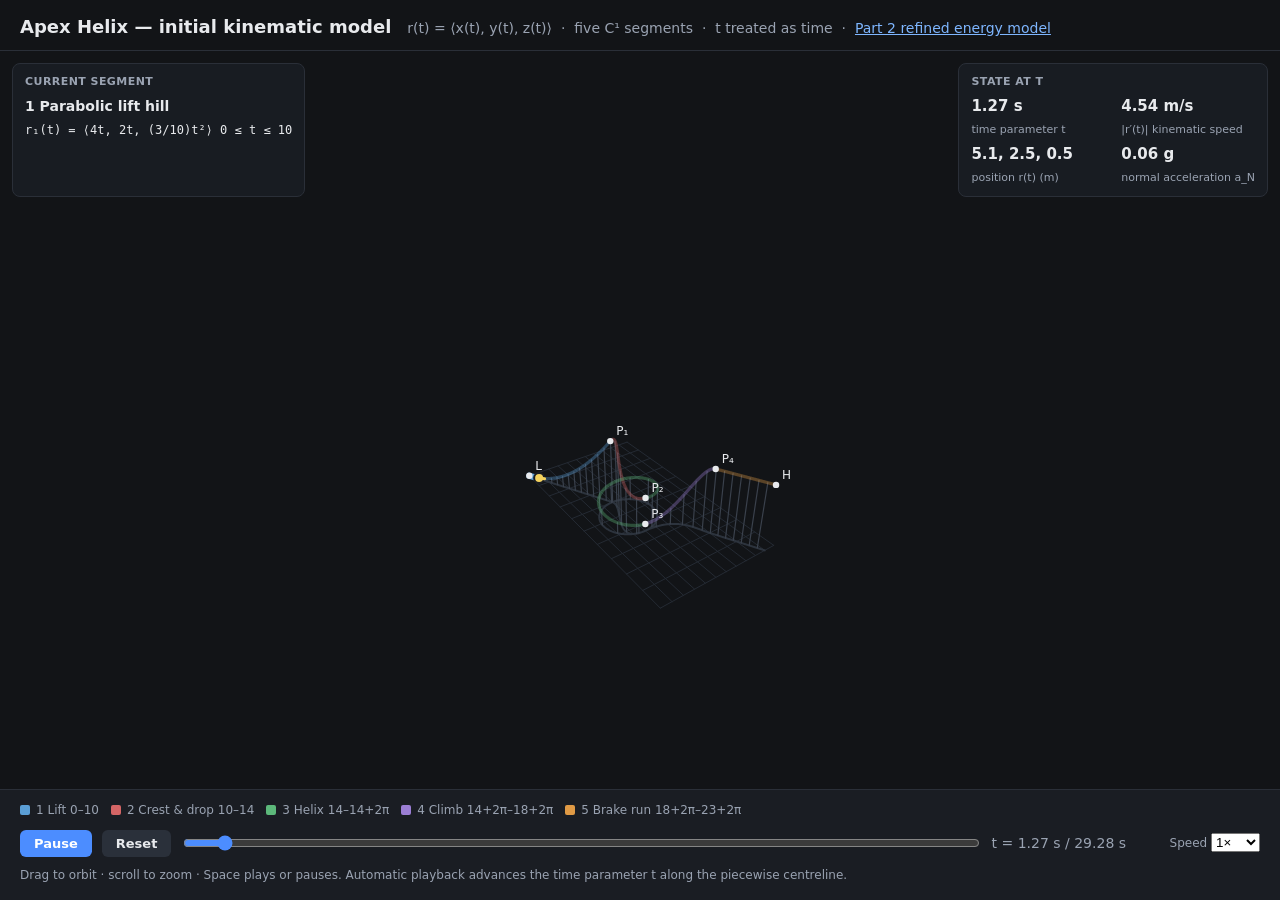
==== index.html @ 7d8c4620 "Add Part 2 refined energy-model playback. Co-authored-by: Cursor <cursoragent@cursor.com>" ====
<!DOCTYPE html>
<html lang="en">
<head>
  <meta charset="utf-8" />
  <meta name="viewport" content="width=device-width, initial-scale=1" />
  <title>Apex Helix — Part 1 parametric playback</title>
  <style>
    :root {
      --bg: #121417;
      --panel: #1a1d23;
      --line: #2a2f38;
      --text: #e8eaed;
      --muted: #9aa3b2;
      --accent: #4c8dff;
      --lift: #5b9fd6;
      --drop: #d46565;
      --helix: #5cb87a;
      --climb: #9b7ed4;
      --brake: #e09a45;
      --train: #f4d35e;
    }
    * { box-sizing: border-box; }
    html, body { margin: 0; height: 100%; background: var(--bg); color: var(--text); font: 14px/1.45 "Segoe UI", system-ui, sans-serif; }
    #app { display: grid; grid-template-rows: auto 1fr auto; height: 100%; }
    header {
      padding: 14px 20px 10px;
      border-bottom: 1px solid var(--line);
      display: flex; align-items: baseline; gap: 16px; flex-wrap: wrap;
    }
    header h1 { margin: 0; font-size: 18px; font-weight: 650; }
    header p { margin: 0; color: var(--muted); }
    .stage { position: relative; min-height: 0; }
    canvas { display: block; width: 100%; height: 100%; cursor: grab; }
    canvas.dragging { cursor: grabbing; }
    .hud {
      position: absolute; top: 12px; left: 12px; right: 12px;
      display: flex; justify-content: space-between; gap: 12px; pointer-events: none;
    }
    .card {
      background: color-mix(in srgb, var(--panel) 92%, transparent);
      border: 1px solid var(--line); border-radius: 8px; padding: 10px 12px;
      min-width: 220px; max-width: 420px;
    }
    .card h2 { margin: 0 0 6px; font-size: 11px; letter-spacing: 0.04em; text-transform: uppercase; color: var(--muted); font-weight: 650; }
    .eq { font-family: "Cascadia Mono", Consolas, monospace; font-size: 12px; color: var(--text); }
    .legend { display: flex; flex-wrap: wrap; gap: 8px 12px; font-size: 12px; color: var(--muted); }
    .swatch { width: 10px; height: 10px; border-radius: 2px; display: inline-block; margin-right: 6px; vertical-align: -1px; }
    .stats { display: grid; grid-template-columns: repeat(2, minmax(0, 1fr)); gap: 6px 16px; font-variant-numeric: tabular-nums; }
    .stats b { display: block; font-size: 15px; font-weight: 650; }
    .stats span { color: var(--muted); font-size: 11px; }
    footer {
      border-top: 1px solid var(--line); padding: 12px 20px 16px;
      display: grid; gap: 10px; background: var(--panel);
    }
    .controls { display: flex; align-items: center; gap: 10px; flex-wrap: wrap; }
    button {
      background: var(--accent); color: #fff; border: 0; border-radius: 6px;
      padding: 7px 14px; font: 600 13px/1 "Segoe UI", system-ui, sans-serif; cursor: pointer;
    }
    button.ghost { background: #2a303a; color: var(--text); }
    input[type="range"] { flex: 1; min-width: 180px; accent-color: var(--accent); }
    .t-readout { font-variant-numeric: tabular-nums; min-width: 168px; color: var(--muted); }
    .hint { color: var(--muted); font-size: 12px; }
  </style>
</head>
<body>
  <div id="app">
    <header>
      <h1>Apex Helix — initial kinematic model</h1>
      <p>r(t) = ⟨x(t), y(t), z(t)⟩ &nbsp;·&nbsp; five C¹ segments &nbsp;·&nbsp; t treated as time &nbsp;·&nbsp; <a href="./refined.html" style="color:#7eb6ff">Part 2 refined energy model</a></p>
    </header>
    <div class="stage">
      <canvas id="view"></canvas>
      <div class="hud">
        <div class="card">
          <h2>Current segment</h2>
          <div id="seg-name" style="font-weight:650;margin-bottom:6px">Lift hill</div>
          <div class="eq" id="eq"></div>
        </div>
        <div class="card">
          <h2>State at t</h2>
          <div class="stats" id="stats"></div>
        </div>
      </div>
    </div>
    <footer>
      <div class="legend">
        <span><i class="swatch" style="background:var(--lift)"></i>1 Lift 0–10</span>
        <span><i class="swatch" style="background:var(--drop)"></i>2 Crest & drop 10–14</span>
        <span><i class="swatch" style="background:var(--helix)"></i>3 Helix 14–14+2π</span>
        <span><i class="swatch" style="background:var(--climb)"></i>4 Climb 14+2π–18+2π</span>
        <span><i class="swatch" style="background:var(--brake)"></i>5 Brake run 18+2π–23+2π</span>
      </div>
      <div class="controls">
        <button id="play" type="button">Pause</button>
        <button id="reset" class="ghost" type="button">Reset</button>
        <input id="time" type="range" min="0" max="29.283" step="0.01" value="0" />
        <div class="t-readout" id="tread">t = 0.00 s</div>
        <label class="hint">Speed
          <select id="rate">
            <option value="0.5">0.5×</option>
            <option value="1" selected>1×</option>
            <option value="2">2×</option>
            <option value="4">4×</option>
          </select>
        </label>
      </div>
      <div class="hint">Drag to orbit · scroll to zoom · Space plays or pauses. Automatic playback advances the time parameter t along the piecewise centreline.</div>
    </footer>
  </div>
  <script>
    const PI = Math.PI;
    const T3 = 14 + 2 * PI;
    const T4 = T3 + 4;
    const T5 = T4 + 5;
    const G = 9.8;
    const COLORS = ["#5b9fd6", "#d46565", "#5cb87a", "#9b7ed4", "#e09a45"];
    const NAMES = [
      "1  Parabolic lift hill",
      "2  Cubic crest & first drop",
      "3  Circular descending helix",
      "4  Cubic climb back to station",
      "5  Straight level brake run",
    ];
    const EQS = [
      "r₁(t) = ⟨4t, 2t, (3/10)t²⟩   0 ≤ t ≤ 10",
      "r₂(t) with u = (t−10)/4\n⟨40+16u+40u²−32u³, 20+8u−64u²+56u³, 30+24u−82u²+44u³⟩",
      "r₃(t) = ⟨52+12 cos(t−14), 20+12 sin(t−14), 16−2(t−14)⟩",
      "r₄(t) with u = (t−14−2π)/4\ncubic Hermite from helix exit to (80, 40, 30)",
      "r₅(t) = ⟨80+20u, 40+10u, 30⟩   u = (t−18−2π)/5",
    ];

    function segIndex(t) {
      if (t < 10) return 0;
      if (t < 14) return 1;
      if (t < T3) return 2;
      if (t < T4) return 3;
      return 4;
    }
    function r(t) {
      if (t <= 10) return [4*t, 2*t, 0.3*t*t];
      if (t <= 14) {
        const u = (t-10)/4, u2 = u*u, u3 = u2*u;
        return [40+16*u+40*u2-32*u3, 20+8*u-64*u2+56*u3, 30+24*u-82*u2+44*u3];
      }
      if (t <= T3) {
        const tau = t-14;
        return [52+12*Math.cos(tau), 20+12*Math.sin(tau), 16-2*tau];
      }
      if (t <= T4) {
        const u = (t-T3)/4, u2 = u*u, u3 = u2*u;
        return [
          64+32*u2-16*u3,
          20+48*u-44*u2+16*u3,
          (16-4*PI)-8*u+(58+12*PI)*u2+(-36-8*PI)*u3,
        ];
      }
      const u = Math.min(1, (t-T4)/5);
      return [80+20*u, 40+10*u, 30];
    }
    function rp(t) {
      if (t <= 10) return [4, 2, 0.6*t];
      if (t <= 14) {
        const u = (t-10)/4;
        return [(16+80*u-96*u*u)/4, (8-128*u+168*u*u)/4, (24-164*u+132*u*u)/4];
      }
      if (t <= T3) {
        const tau = t-14;
        return [-12*Math.sin(tau), 12*Math.cos(tau), -2];
      }
      if (t <= T4) {
        const u = (t-T3)/4;
        return [
          (64*u-48*u*u)/4,
          (48-88*u+48*u*u)/4,
          (-8+2*(58+12*PI)*u+3*(-36-8*PI)*u*u)/4,
        ];
      }
      return [4, 2, 0];
    }
    function rpp(t) {
      if (t <= 10) return [0, 0, 0.6];
      if (t <= 14) {
        const u = (t-10)/4;
        return [(80-192*u)/16, (-128+336*u)/16, (-164+264*u)/16];
      }
      if (t <= T3) {
        const tau = t-14;
        return [-12*Math.cos(tau), -12*Math.sin(tau), 0];
      }
      if (t <= T4) {
        const u = (t-T3)/4;
        return [
          (64-96*u)/16,
          (-88+96*u)/16,
          (2*(58+12*PI)+6*(-36-8*PI)*u)/16,
        ];
      }
      return [0, 0, 0];
    }
    function mag(v) { return Math.hypot(v[0], v[1], v[2]); }
    function cross(a, b) {
      return [a[1]*b[2]-a[2]*b[1], a[2]*b[0]-a[0]*b[2], a[0]*b[1]-a[1]*b[0]];
    }
    function add(a, b, s=1) { return [a[0]+s*b[0], a[1]+s*b[1], a[2]+s*b[2]]; }
    function norm(v) {
      const m = mag(v) || 1;
      return [v[0]/m, v[1]/m, v[2]/m];
    }

    const SAMPLES = [];
    (function build() {
      const n = 900;
      for (let i = 0; i <= n; i++) {
        const t = T5 * i / n;
        const p = r(t), v = rp(t), a = rpp(t);
        const speed = mag(v);
        const aN = speed > 1e-9 ? mag(cross(v, a)) / speed : 0;
        SAMPLES.push({ t, p, v, speed, aN, id: segIndex(t) });
      }
    })();

    const canvas = document.getElementById("view");
    const ctx = canvas.getContext("2d");
    const cam = { az: 0.95, el: 0.58, dist: 210, target: [52, 26, 16] };
    let t = 0, playing = true, rate = 1, last = performance.now();

    function project(p) {
      const x = p[0] - cam.target[0];
      const y = p[1] - cam.target[1];
      const z = p[2] - cam.target[2];
      const ca = Math.cos(-cam.az), sa = Math.sin(-cam.az);
      const x1 = x*ca - y*sa;
      const y1 = x*sa + y*ca;
      const ce = Math.cos(cam.el), se = Math.sin(cam.el);
      const y2 = y1*ce - z*se;
      const z2 = y1*se + z*ce;
      const depth = cam.dist + y2;
      const f = 520;
      const s = f / Math.max(40, depth);
      return {
        x: canvas.width / 2 + x1 * s,
        y: canvas.height * 0.58 - z2 * s,
        depth,
        s,
      };
    }

    function draw() {
      const w = canvas.width, h = canvas.height;
      ctx.fillStyle = "#121417";
      ctx.fillRect(0, 0, w, h);

      // ground grid
      ctx.beginPath();
      ctx.strokeStyle = "#242a33";
      ctx.lineWidth = 1;
      for (let x = 0; x <= 100; x += 10) {
        const a = project([x, 0, 0]), b = project([x, 55, 0]);
        ctx.moveTo(a.x, a.y); ctx.lineTo(b.x, b.y);
      }
      for (let y = 0; y <= 55; y += 5) {
        const a = project([0, y, 0]), b = project([100, y, 0]);
        ctx.moveTo(a.x, a.y); ctx.lineTo(b.x, b.y);
      }
      ctx.stroke();

      // shadow
      ctx.beginPath();
      ctx.strokeStyle = "#2c333d";
      ctx.lineWidth = 2;
      SAMPLES.forEach((s, i) => {
        const q = project([s.p[0], s.p[1], 0]);
        if (i === 0) ctx.moveTo(q.x, q.y); else ctx.lineTo(q.x, q.y);
      });
      ctx.stroke();

      // supports (every ~18 samples)
      for (let i = 0; i < SAMPLES.length; i += 22) {
        const p = SAMPLES[i].p;
        if (p[2] < 2) continue;
        const a = project([p[0], p[1], 0]);
        const b = project(p);
        ctx.strokeStyle = "#3a414c";
        ctx.lineWidth = 1.2;
        ctx.beginPath();
        ctx.moveTo(a.x, a.y);
        ctx.lineTo(b.x, b.y);
        ctx.stroke();
      }

      // full track, then travelled portion thicker
      function strokeTrack(upto, width, alphaScale) {
        let cur = -1;
        ctx.lineCap = "round";
        ctx.lineJoin = "round";
        for (let i = 0; i < SAMPLES.length; i++) {
          const s = SAMPLES[i];
          if (s.t > upto) break;
          if (s.id !== cur) {
            if (cur >= 0) ctx.stroke();
            cur = s.id;
            ctx.beginPath();
            ctx.strokeStyle = COLORS[cur];
            ctx.globalAlpha = alphaScale;
            ctx.lineWidth = width;
            const q = project(s.p);
            ctx.moveTo(q.x, q.y);
          } else {
            const q = project(s.p);
            ctx.lineTo(q.x, q.y);
          }
        }
        ctx.stroke();
        ctx.globalAlpha = 1;
      }
      strokeTrack(T5, 3.2, 0.35);
      strokeTrack(t, 6.2, 1);

      const pos = r(t);
      const vel = rp(t);
      const acc = rpp(t);
      const q = project(pos);
      const heading = norm(vel);
      const nose = project(add(pos, heading, 3.2));
      ctx.fillStyle = "#f4d35e";
      ctx.beginPath();
      ctx.arc(q.x, q.y, Math.max(5, q.s * 1.35), 0, PI * 2);
      ctx.fill();
      ctx.strokeStyle = "#1a1d23";
      ctx.lineWidth = 2;
      ctx.stroke();
      ctx.strokeStyle = "#f4d35e";
      ctx.lineWidth = 3;
      ctx.beginPath();
      ctx.moveTo(q.x, q.y);
      ctx.lineTo(nose.x, nose.y);
      ctx.stroke();

      const waypoints = [
        [[0,0,0],"L"], [[40,20,30],"P₁"], [[64,20,16],"P₂"],
        [[64,20,16-4*PI],"P₃"], [[80,40,30],"P₄"], [[100,50,30],"H"],
      ];
      ctx.font = "12px Segoe UI, system-ui, sans-serif";
      ctx.fillStyle = "#e8eaed";
      waypoints.forEach(([p, lab]) => {
        const s = project(p);
        ctx.beginPath();
        ctx.fillStyle = "#e8eaed";
        ctx.arc(s.x, s.y, 3.2, 0, PI*2);
        ctx.fill();
        ctx.fillText(lab, s.x + 6, s.y - 6);
      });

      const id = segIndex(t);
      document.getElementById("seg-name").textContent = NAMES[id];
      document.getElementById("eq").textContent = EQS[id];
      const speed = mag(vel);
      const aN = speed > 1e-9 ? mag(cross(vel, acc)) / speed : 0;
      document.getElementById("stats").innerHTML = `
        <div><b>${t.toFixed(2)} s</b><span>time parameter t</span></div>
        <div><b>${speed.toFixed(2)} m/s</b><span>|r′(t)| kinematic speed</span></div>
        <div><b>${pos[0].toFixed(1)}, ${pos[1].toFixed(1)}, ${pos[2].toFixed(1)}</b><span>position r(t) (m)</span></div>
        <div><b>${(aN/G).toFixed(2)} g</b><span>normal acceleration a_N</span></div>`;
      document.getElementById("tread").textContent = `t = ${t.toFixed(2)} s  /  ${T5.toFixed(2)} s`;
      document.getElementById("time").value = String(t);
    }

    function resize() {
      const dpr = Math.min(2, window.devicePixelRatio || 1);
      const rect = canvas.getBoundingClientRect();
      canvas.width = Math.max(1, Math.floor(rect.width * dpr));
      canvas.height = Math.max(1, Math.floor(rect.height * dpr));
      draw();
    }
    window.addEventListener("resize", resize);

    function tick(now) {
      const dt = Math.min(0.05, (now - last) / 1000);
      last = now;
      if (playing) {
        t += dt * rate;
        if (t > T5) t = 0;
      }
      draw();
      requestAnimationFrame(tick);
    }

    const playBtn = document.getElementById("play");
    playBtn.onclick = () => {
      playing = !playing;
      playBtn.textContent = playing ? "Pause" : "Play";
    };
    document.getElementById("reset").onclick = () => { t = 0; draw(); };
    document.getElementById("time").oninput = (e) => {
      t = Number(e.target.value);
      playing = false;
      playBtn.textContent = "Play";
      draw();
    };
    document.getElementById("rate").onchange = (e) => { rate = Number(e.target.value); };
    window.addEventListener("keydown", (e) => {
      if (e.code === "Space") {
        e.preventDefault();
        playBtn.click();
      }
    });

    let drag = false, lx = 0, ly = 0;
    canvas.addEventListener("pointerdown", (e) => {
      drag = true; lx = e.clientX; ly = e.clientY;
      canvas.classList.add("dragging");
      canvas.setPointerCapture(e.pointerId);
    });
    canvas.addEventListener("pointerup", () => {
      drag = false; canvas.classList.remove("dragging");
    });
    canvas.addEventListener("pointermove", (e) => {
      if (!drag) return;
      cam.az += (e.clientX - lx) * 0.008;
      cam.el = Math.min(1.2, Math.max(0.12, cam.el + (e.clientY - ly) * 0.008));
      lx = e.clientX; ly = e.clientY;
    });
    canvas.addEventListener("wheel", (e) => {
      e.preventDefault();
      cam.dist = Math.min(420, Math.max(90, cam.dist + e.deltaY * 0.18));
    }, { passive: false });

    resize();
    requestAnimationFrame(tick);
  </script>
</body>
</html>
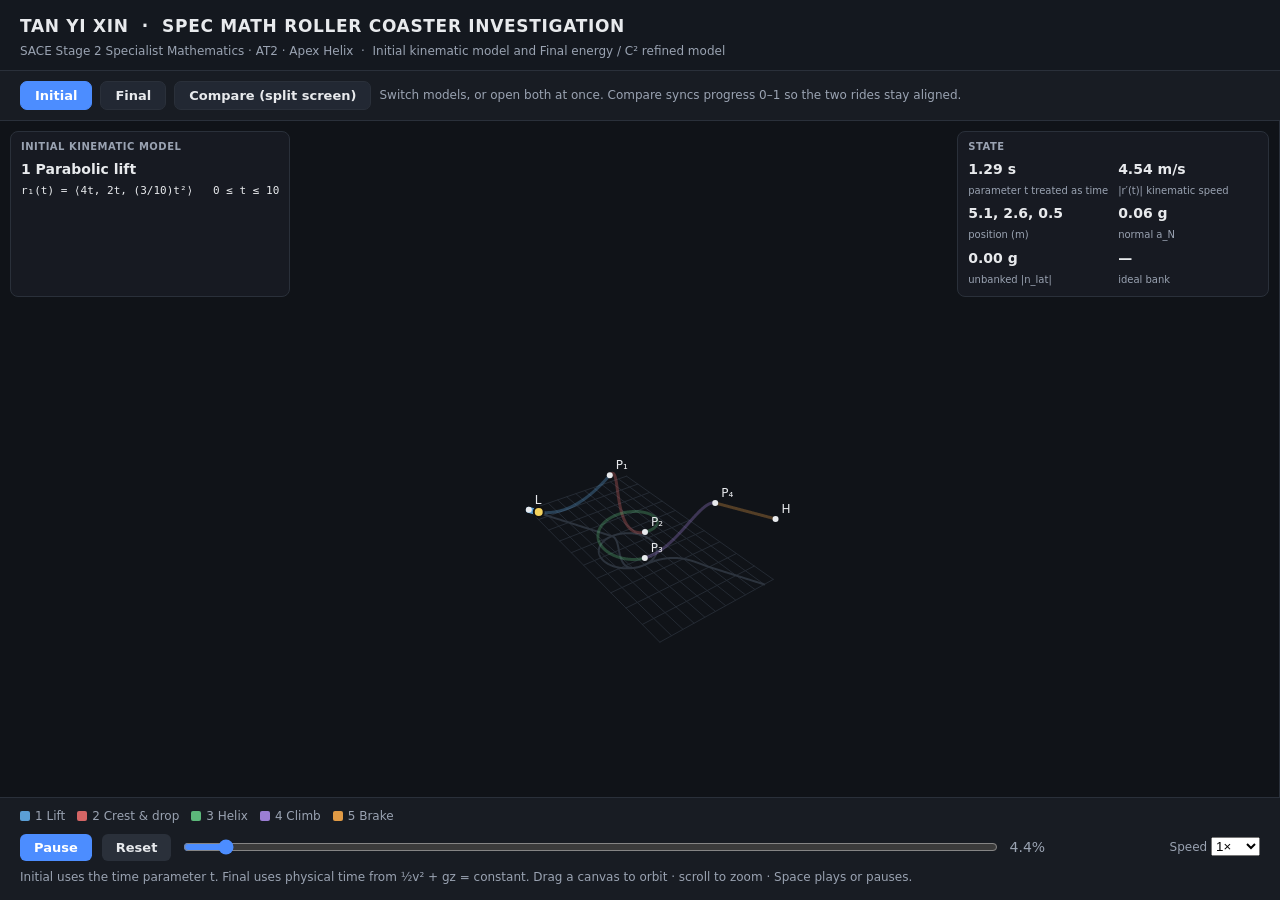
==== commit 765979d4: "Add Initial/Final/Compare hub and geometric C2 refined playback. Co-authored-by: Cursor <cursoragent" ====
--- a/index.html
+++ b/index.html
@@ -3,99 +3,115 @@
 <head>
   <meta charset="utf-8" />
   <meta name="viewport" content="width=device-width, initial-scale=1" />
-  <title>Apex Helix — Part 1 parametric playback</title>
+  <title>TAN YI XIN SPEC MATH ROLLER COASTER INVESTIGATION</title>
   <style>
     :root {
-      --bg: #121417;
-      --panel: #1a1d23;
-      --line: #2a2f38;
-      --text: #e8eaed;
-      --muted: #9aa3b2;
-      --accent: #4c8dff;
-      --lift: #5b9fd6;
-      --drop: #d46565;
-      --helix: #5cb87a;
-      --climb: #9b7ed4;
-      --brake: #e09a45;
-      --train: #f4d35e;
+      --bg: #101318; --panel: #181c23; --line: #2a303a; --text: #e8eaed;
+      --muted: #9aa3b2; --accent: #4c8dff; --final: #3d8b6e;
+      --lift: #5b9fd6; --drop: #d46565; --helix: #5cb87a; --climb: #9b7ed4; --brake: #e09a45;
     }
     * { box-sizing: border-box; }
-    html, body { margin: 0; height: 100%; background: var(--bg); color: var(--text); font: 14px/1.45 "Segoe UI", system-ui, sans-serif; }
-    #app { display: grid; grid-template-rows: auto 1fr auto; height: 100%; }
-    header {
-      padding: 14px 20px 10px;
-      border-bottom: 1px solid var(--line);
-      display: flex; align-items: baseline; gap: 16px; flex-wrap: wrap;
-    }
-    header h1 { margin: 0; font-size: 18px; font-weight: 650; }
-    header p { margin: 0; color: var(--muted); }
-    .stage { position: relative; min-height: 0; }
+    html, body { margin: 0; height: 100%; background: var(--bg); color: var(--text);
+      font: 14px/1.45 "Segoe UI", system-ui, sans-serif; }
+    #app { display: grid; grid-template-rows: auto auto 1fr auto; height: 100%; }
+    .mast {
+      padding: 14px 20px 10px; border-bottom: 1px solid var(--line);
+      background: #14181f;
+    }
+    .mast h1 {
+      margin: 0 0 4px; font-size: 17px; letter-spacing: 0.04em; font-weight: 750;
+    }
+    .mast p { margin: 0; color: var(--muted); font-size: 12px; }
+    .tabs {
+      display: flex; gap: 8px; padding: 10px 20px; border-bottom: 1px solid var(--line);
+      background: var(--panel); flex-wrap: wrap; align-items: center;
+    }
+    .tab {
+      border: 1px solid var(--line); background: #222833; color: var(--text);
+      border-radius: 7px; padding: 7px 14px; font: 650 13px/1 "Segoe UI", system-ui, sans-serif;
+      cursor: pointer;
+    }
+    .tab.on { background: var(--accent); border-color: var(--accent); color: #fff; }
+    .tab.on.final { background: var(--final); border-color: var(--final); }
+    .tab.on.compare { background: #8a6d3b; border-color: #8a6d3b; }
+    .stage { position: relative; min-height: 0; display: grid; }
+    .stage.single { grid-template-columns: 1fr; }
+    .stage.split { grid-template-columns: 1fr 1fr; }
+    .pane { position: relative; min-height: 0; border-right: 1px solid var(--line); }
+    .pane:last-child { border-right: 0; }
     canvas { display: block; width: 100%; height: 100%; cursor: grab; }
     canvas.dragging { cursor: grabbing; }
     .hud {
-      position: absolute; top: 12px; left: 12px; right: 12px;
-      display: flex; justify-content: space-between; gap: 12px; pointer-events: none;
+      position: absolute; top: 10px; left: 10px; right: 10px;
+      display: flex; justify-content: space-between; gap: 8px; pointer-events: none;
     }
     .card {
       background: color-mix(in srgb, var(--panel) 92%, transparent);
-      border: 1px solid var(--line); border-radius: 8px; padding: 10px 12px;
-      min-width: 220px; max-width: 420px;
-    }
-    .card h2 { margin: 0 0 6px; font-size: 11px; letter-spacing: 0.04em; text-transform: uppercase; color: var(--muted); font-weight: 650; }
-    .eq { font-family: "Cascadia Mono", Consolas, monospace; font-size: 12px; color: var(--text); }
+      border: 1px solid var(--line); border-radius: 8px; padding: 8px 10px;
+      min-width: 180px; max-width: 360px;
+    }
+    .card h2 { margin: 0 0 4px; font-size: 10px; letter-spacing: 0.05em;
+      text-transform: uppercase; color: var(--muted); font-weight: 650; }
+    .eq { font-family: Consolas, monospace; font-size: 11px; white-space: pre-wrap; }
+    .stats { display: grid; grid-template-columns: 1fr 1fr; gap: 4px 10px; font-variant-numeric: tabular-nums; }
+    .stats b { display: block; font-size: 14px; }
+    .stats span { color: var(--muted); font-size: 10px; }
+    footer { border-top: 1px solid var(--line); padding: 10px 20px 14px;
+      display: grid; gap: 8px; background: var(--panel); }
     .legend { display: flex; flex-wrap: wrap; gap: 8px 12px; font-size: 12px; color: var(--muted); }
-    .swatch { width: 10px; height: 10px; border-radius: 2px; display: inline-block; margin-right: 6px; vertical-align: -1px; }
-    .stats { display: grid; grid-template-columns: repeat(2, minmax(0, 1fr)); gap: 6px 16px; font-variant-numeric: tabular-nums; }
-    .stats b { display: block; font-size: 15px; font-weight: 650; }
-    .stats span { color: var(--muted); font-size: 11px; }
-    footer {
-      border-top: 1px solid var(--line); padding: 12px 20px 16px;
-      display: grid; gap: 10px; background: var(--panel);
-    }
+    .swatch { width: 10px; height: 10px; border-radius: 2px; display: inline-block; margin-right: 5px; vertical-align: -1px; }
     .controls { display: flex; align-items: center; gap: 10px; flex-wrap: wrap; }
     button {
       background: var(--accent); color: #fff; border: 0; border-radius: 6px;
       padding: 7px 14px; font: 600 13px/1 "Segoe UI", system-ui, sans-serif; cursor: pointer;
     }
     button.ghost { background: #2a303a; color: var(--text); }
-    input[type="range"] { flex: 1; min-width: 180px; accent-color: var(--accent); }
-    .t-readout { font-variant-numeric: tabular-nums; min-width: 168px; color: var(--muted); }
+    input[type="range"] { flex: 1; min-width: 160px; accent-color: var(--accent); }
     .hint { color: var(--muted); font-size: 12px; }
+    .t-readout { min-width: 150px; color: var(--muted); font-variant-numeric: tabular-nums; }
   </style>
 </head>
 <body>
   <div id="app">
-    <header>
-      <h1>Apex Helix — initial kinematic model</h1>
-      <p>r(t) = ⟨x(t), y(t), z(t)⟩ &nbsp;·&nbsp; five C¹ segments &nbsp;·&nbsp; t treated as time &nbsp;·&nbsp; <a href="./refined.html" style="color:#7eb6ff">Part 2 refined energy model</a></p>
-    </header>
-    <div class="stage">
-      <canvas id="view"></canvas>
-      <div class="hud">
-        <div class="card">
-          <h2>Current segment</h2>
-          <div id="seg-name" style="font-weight:650;margin-bottom:6px">Lift hill</div>
-          <div class="eq" id="eq"></div>
+    <div class="mast">
+      <h1>TAN YI XIN &nbsp;·&nbsp; SPEC MATH ROLLER COASTER INVESTIGATION</h1>
+      <p>SACE Stage 2 Specialist Mathematics · AT2 · Apex Helix &nbsp;·&nbsp; Initial kinematic model and Final energy / C² refined model</p>
+    </div>
+    <div class="tabs">
+      <button class="tab on" id="tab-initial" type="button">Initial</button>
+      <button class="tab" id="tab-final" type="button">Final</button>
+      <button class="tab" id="tab-compare" type="button">Compare (split screen)</button>
+      <span class="hint">Switch models, or open both at once. Compare syncs progress 0–1 so the two rides stay aligned.</span>
+    </div>
+    <div class="stage single" id="stage">
+      <div class="pane" id="paneA">
+        <canvas id="viewA"></canvas>
+        <div class="hud">
+          <div class="card"><h2 id="titleA">Initial</h2><div id="segA" style="font-weight:650;margin-bottom:4px"></div><div class="eq" id="eqA"></div></div>
+          <div class="card"><h2>State</h2><div class="stats" id="stA"></div></div>
         </div>
-        <div class="card">
-          <h2>State at t</h2>
-          <div class="stats" id="stats"></div>
+      </div>
+      <div class="pane" id="paneB" hidden>
+        <canvas id="viewB"></canvas>
+        <div class="hud">
+          <div class="card"><h2>Final</h2><div id="segB" style="font-weight:650;margin-bottom:4px"></div><div class="eq" id="eqB"></div></div>
+          <div class="card"><h2>State</h2><div class="stats" id="stB"></div></div>
         </div>
       </div>
     </div>
     <footer>
       <div class="legend">
-        <span><i class="swatch" style="background:var(--lift)"></i>1 Lift 0–10</span>
-        <span><i class="swatch" style="background:var(--drop)"></i>2 Crest & drop 10–14</span>
-        <span><i class="swatch" style="background:var(--helix)"></i>3 Helix 14–14+2π</span>
-        <span><i class="swatch" style="background:var(--climb)"></i>4 Climb 14+2π–18+2π</span>
-        <span><i class="swatch" style="background:var(--brake)"></i>5 Brake run 18+2π–23+2π</span>
+        <span><i class="swatch" style="background:var(--lift)"></i>1 Lift</span>
+        <span><i class="swatch" style="background:var(--drop)"></i>2 Crest &amp; drop</span>
+        <span><i class="swatch" style="background:var(--helix)"></i>3 Helix</span>
+        <span><i class="swatch" style="background:var(--climb)"></i>4 Climb</span>
+        <span><i class="swatch" style="background:var(--brake)"></i>5 Brake</span>
       </div>
       <div class="controls">
         <button id="play" type="button">Pause</button>
         <button id="reset" class="ghost" type="button">Reset</button>
-        <input id="time" type="range" min="0" max="29.283" step="0.01" value="0" />
-        <div class="t-readout" id="tread">t = 0.00 s</div>
+        <input id="prog" type="range" min="0" max="1" step="0.001" value="0" />
+        <div class="t-readout" id="tread">0%</div>
         <label class="hint">Speed
           <select id="rate">
             <option value="0.5">0.5×</option>
@@ -105,327 +121,240 @@
           </select>
         </label>
       </div>
-      <div class="hint">Drag to orbit · scroll to zoom · Space plays or pauses. Automatic playback advances the time parameter t along the piecewise centreline.</div>
+      <div class="hint">Initial uses the time parameter t. Final uses physical time from ½v² + gz = constant. Drag a canvas to orbit · scroll to zoom · Space plays or pauses.</div>
     </footer>
   </div>
   <script>
-    const PI = Math.PI;
-    const T3 = 14 + 2 * PI;
-    const T4 = T3 + 4;
-    const T5 = T4 + 5;
-    const G = 9.8;
+    const DATA = {"initial":{"samples":[{"s":0.0,"time":0.0,"p":[0.0,0.0,0.0],"v":4.47213595499958,"aN_g":0.06122448979591836,"nl_g":0.0,"bank":0.0,"z":0.0,"id":0},{"s":0.22416879986654042,"time":0.05012531328320802,"p":[0.20050125313283207,0.10025062656641603,0.000753764109521925],"v":4.4722370819234785,"aN_g":0.06122310537818582,"nl_g":0.0,"bank":0.0,"z":0.000753764109521925,"id":0},{"s":0.4483477375556579,"time":0.10025062656641603,"p":[0.40100250626566414,0.20050125313283207,0.0030150564380877],"v":4.472540448975917,"aN_g":0.06121895268840434,"nl_g":0.0,"bank":0.0,"z":0.0030150564380877,"id":0},{"s":0.6725469495147112,"time":0.15037593984962405,"p":[0.6015037593984962,0.3007518796992481,0.006783876985697325],"v":4.473046015008435,"aN_g":0.061212033416185425,"nl_g":0.0,"bank":0.0,"z":0.006783876985697325,"id":0},{"s":0.8967765694415548,"time":0.20050125313283207,"p":[0.8020050125313283,0.40100250626566414,0.0120602257523508],"v":4.473753711471254,"aN_g":0.061202350375427164,"nl_g":0.0,"bank":0.0,"z":0.0120602257523508,"id":0},{"s":1.1210467269121176,"time":0.2506265664160401,"p":[1.0025062656641603,0.5012531328320802,0.018844102738048124],"v":4.4746634424597405,"aN_g":0.061189907501137134,"nl_g":0.0,"bank":0.0,"z":0.018844102738048124,"id":0},{"s":1.3453675460107712,"time":0.3007518796992481,"p":[1.2030075187969924,0.6015037593984962,0.0271355079427893],"v":4.475775084779322,"aN_g":0.06117470984499466,"nl_g":0.0,"bank":0.0,"z":0.0271355079427893,"id":0},{"s":1.5697491439644164,"time":0.3508771929824561,"p":[1.4035087719298245,0.7017543859649122,0.036934441366574325],"v":4.4770884880287865,"aN_g":0.06115676356966186,"nl_g":0.0,"bank":0.0,"z":0.036934441366574325,"id":0},{"s":1.7942016297812,"time":0.40100250626566414,"p":[1.6040100250626566,0.8020050125313283,0.0482409030094032],"v":4.478603474701828,"aN_g":0.06113607594185606,"nl_g":0.0,"bank":0.0,"z":0.0482409030094032,"id":0},{"s":2.018735102894778,"time":0.45112781954887216,"p":[1.8045112781954886,0.9022556390977443,0.061054892871275926],"v":4.480319840306664,"aN_g":0.06111265532419899,"nl_g":0.0,"bank":0.0,"z":0.061054892871275926,"id":0},{"s":2.2433596518150223,"time":0.5012531328320802,"p":[2.0050125313283207,1.0025062656641603,0.0753764109521925],"v":4.482237353503564,"aN_g":0.06108651116586026,"nl_g":0.0,"bank":0.0,"z":0.0753764109521925,"id":0},{"s":2.4680853527860664,"time":0.5513784461152882,"p":[2.2055137844611528,1.1027568922305764,0.09120545725215293],"v":4.484355756260043,"aN_g":0.0610576539920161,"nl_g":0.0,"bank":0.0,"z":0.09120545725215293,"id":0},{"s":2.6929222684525693,"time":0.6015037593984962,"p":[2.406015037593985,1.2030075187969924,0.1085420317711572],"v":4.4866747640235065,"aN_g":0.06102609539214572,"nl_g":0.0,"bank":0.0,"z":0.1085420317711572,"id":0},{"s":2.917880446535062,"time":0.6516290726817042,"p":[2.606516290726817,1.3032581453634084,0.12738613450920533],"v":4.4891940659110565,"aN_g":0.060991848007191096,"nl_g":0.0,"bank":0.0,"z":0.12738613450920533,"id":0},{"s":3.1429699185152358,"time":0.7017543859649122,"p":[2.807017543859649,1.4035087719298245,0.1477377654662973],"v":4.491913324916182,"aN_g":0.060954925515607654,"nl_g":0.0,"bank":0.0,"z":0.1477377654662973,"id":0},{"s":3.368200698332005,"time":0.7518796992481203,"p":[3.007518796992481,1.5037593984962405,0.16959692464243314],"v":4.494832178132007,"aN_g":0.060915342618335706,"nl_g":0.0,"bank":0.0,"z":0.16959692464243314,"id":0},{"s":3.5935827810891694,"time":0.8020050125313283,"p":[3.208020050125313,1.6040100250626566,0.1929636120376128],"v":4.497950236990749,"aN_g":0.06087311502272508,"nl_g":0.0,"bank":0.0,"z":0.1929636120376128,"id":0},{"s":3.819126141775481,"time":0.8521303258145363,"p":[3.408521303258145,1.7042606516290726,0.21783782765183635],"v":4.5012670875190475,"aN_g":0.060828259425446216,"nl_g":0.0,"bank":0.0,"z":0.21783782765183635,"id":0},{"s":4.0448407339978925,"time":0.9022556390977443,"p":[3.6090225563909772,1.8045112781954886,0.2442195714851037],"v":4.504782290608739,"aN_g":0.06078079349442473,"nl_g":0.0,"bank":0.0,"z":0.2442195714851037,"id":0},{"s":4.2707364887287635,"time":0.9523809523809523,"p":[3.8095238095238093,1.9047619047619047,0.27210884353741494],"v":4.508495382302715,"aN_g":0.060730735849835966,"nl_g":0.0,"bank":0.0,"z":0.27210884353741494,"id":0},{"s":4.496823313067764,"time":1.0025062656641603,"p":[4.010025062656641,2.0050125313283207,0.30150564380877],"v":4.512405874095384,"aN_g":0.060678106044200146,"nl_g":0.0,"bank":0.0,"z":0.30150564380877,"id":0},{"s":4.723111089019192,"time":1.0526315789473684,"p":[4.2105263157894735,2.1052631578947367,0.33240997229916897],"v":4.516513253247354,"aN_g":0.060622924541617856,"nl_g":0.0,"bank":0.0,"z":0.33240997229916897,"id":0},{"s":4.949609672285416,"time":1.1027568922305764,"p":[4.4110275689223055,2.2055137844611528,0.3648218290086117],"v":4.520816983113819,"aN_g":0.06056521269618888,"nl_g":0.0,"bank":0.0,"z":0.3648218290086117,"id":0},{"s":5.176328891077108,"time":1.1528822055137844,"p":[4.611528822055138,2.305764411027569,0.3987412139370983],"v":4.525316503486194,"aN_g":0.06050499272965752,"nl_g":0.0,"bank":0.0,"z":0.3987412139370983,"id":0},{"s":5.403278544940925,"time":1.2030075187969924,"p":[4.81203007518797,2.406015037593985,0.4341681270846288],"v":4.530011230946514,"aN_g":0.06044228770832912,"nl_g":0.0,"bank":0.0,"z":0.4341681270846288,"id":0},{"s":5.630468403605265,"time":1.2531328320802004,"p":[5.012531328320802,2.506265664160401,0.47110256845120313],"v":4.534900559234066,"aN_g":0.06037712151930323,"nl_g":0.0,"bank":0.0,"z":0.47110256845120313,"id":0},{"s":5.857908205844699,"time":1.3032581453634084,"p":[5.213032581453634,2.606516290726817,0.5095445380368213],"v":4.539983859623753,"aN_g":0.06030951884606979,"nl_g":0.0,"bank":0.0,"z":0.5095445380368213,"id":0},{"s":6.085607658363642,"time":1.3533834586466165,"p":[5.413533834586466,2.706766917293233,0.5494940358414834],"v":4.54526048131565,"aN_g":0.06023950514351539,"nl_g":0.0,"bank":0.0,"z":0.5494940358414834,"id":0},{"s":6.313576434699833,"time":1.4035087719298245,"p":[5.614035087719298,2.807017543859649,0.5909510618651892],"v":4.5507297518352186,"aN_g":0.06016710661238708,"nl_g":0.0,"bank":0.0,"z":0.5909510618651892,"id":0},{"s":6.54182417414812,"time":1.4536340852130325,"p":[5.81453634085213,2.907268170426065,0.6339156161079389],"v":4.556390977443609,"aN_g":0.060092350173261665,"nl_g":0.0,"bank":0.0,"z":0.6339156161079389,"id":0},{"s":6.770360480705065,"time":1.5037593984962405,"p":[6.015037593984962,3.007518796992481,0.6783876985697326],"v":4.562243443557531,"aN_g":0.060015263440068696,"nl_g":0.0,"bank":0.0,"z":0.6783876985697326,"id":0},{"s":6.999194922034813,"time":1.5538847117794485,"p":[6.215538847117794,3.107769423558897,0.7243673092505699],"v":4.56828641517809,"aN_g":0.05993587469321522,"nl_g":0.0,"bank":0.0,"z":0.7243673092505699,"id":0},{"s":7.228337028456675,"time":1.6040100250626566,"p":[6.416040100250626,3.208020050125313,0.7718544481504512],"v":4.574519137328047,"aN_g":0.059854212852360915,"nl_g":0.0,"bank":0.0,"z":0.7718544481504512,"id":0},{"s":7.457796291954827,"time":1.6541353383458646,"p":[6.616541353383458,3.308270676691729,0.8208491152693763],"v":4.580940835496923,"aN_g":0.05977030744889115,"nl_g":0.0,"bank":0.0,"z":0.8208491152693763,"id":0},{"s":7.687582165210504,"time":1.7042606516290726,"p":[6.81704260651629,3.408521303258145,0.8713513106073454],"v":4.587550716093372,"aN_g":0.059684188598136144,"nl_g":0.0,"bank":0.0,"z":0.8713513106073454,"id":0},{"s":7.917704060657045,"time":1.7543859649122806,"p":[7.017543859649122,3.508771929824561,0.9233610341643581],"v":4.594347966904252,"aN_g":0.059595886971383495,"nl_g":0.0,"bank":0.0,"z":0.9233610341643581,"id":0},{"s":8.1481713495581,"time":1.8045112781954886,"p":[7.2180451127819545,3.6090225563909772,0.9768782859404148],"v":4.601331757559815,"aN_g":0.05950543376773069,"nl_g":0.0,"bank":0.0,"z":0.9768782859404148,"id":0},{"s":8.378993361109288,"time":1.8546365914786966,"p":[7.4185463659147866,3.7092731829573933,1.0319030659355153],"v":4.608501240004457,"aN_g":0.05941286068582389,"nl_g":0.0,"bank":0.0,"z":1.0319030659355153,"id":0},{"s":8.610179381563606,"time":1.9047619047619047,"p":[7.619047619047619,3.8095238095238093,1.0884353741496597],"v":4.615855548972432,"aN_g":0.05931819989552854,"nl_g":0.0,"bank":0.0,"z":1.0884353741496597,"id":0},{"s":8.841738653380766,"time":1.9548872180451127,"p":[7.819548872180451,3.9097744360902253,1.146475210582848],"v":4.62339380246799,"aN_g":0.0592214840095761,"nl_g":0.0,"bank":0.0,"z":1.146475210582848,"id":0},{"s":9.073680374400718,"time":2.0050125313283207,"p":[8.020050125313283,4.010025062656641,1.20602257523508],"v":4.6311151022493595,"aN_g":0.05912274605523043,"nl_g":0.0,"bank":0.0,"z":1.20602257523508,"id":0},{"s":9.306013697041505,"time":2.0551378446115285,"p":[8.220551378446114,4.110275689223057,1.2670774681063557],"v":4.639018534316028,"aN_g":0.05902201944601646,"nl_g":0.0,"bank":0.0,"z":1.2670774681063557,"id":0},{"s":9.538747727521631,"time":2.1052631578947367,"p":[8.421052631578947,4.2105263157894735,1.3296398891966759],"v":4.647103169398761,"aN_g":0.058919337953552677,"nl_g":0.0,"bank":0.0,"z":1.3296398891966759,"id":0},{"s":9.771891525107026,"time":2.155388471177945,"p":[8.62155388471178,4.31077694235589,1.3937098385060396],"v":4.655368063451831,"aN_g":0.0588147356795271,"nl_g":0.0,"bank":0.0,"z":1.3937098385060396,"id":0},{"s":10.005454101382751,"time":2.2055137844611528,"p":[8.822055137844611,4.4110275689223055,1.4592873160344468],"v":4.663812258146906,"aN_g":0.05870824702785598,"nl_g":0.0,"bank":0.0,"z":1.4592873160344468,"id":0},{"s":10.23944441954948,"time":2.2556390977443606,"p":[9.022556390977442,4.511278195488721,1.5263723217818979],"v":4.672434781368091,"aN_g":0.058599906677062566,"nl_g":0.0,"bank":0.0,"z":1.5263723217818979,"id":0},{"s":10.473871393744812,"time":2.305764411027569,"p":[9.223057644110275,4.611528822055138,1.5949648557483933],"v":4.681234647707598,"aN_g":0.058489749552911946,"nl_g":0.0,"bank":0.0,"z":1.5949648557483933,"id":0},{"s":10.708743888389437,"time":2.355889724310777,"p":[9.423558897243108,4.711779448621554,1.6650649179339325],"v":4.690210858961537,"aN_g":0.05837781080133668,"nl_g":0.0,"bank":0.0,"z":1.6650649179339325,"id":0},{"s":10.944070717558146,"time":2.406015037593985,"p":[9.62406015037594,4.81203007518797,1.7366725083385153],"v":4.699362404625357,"aN_g":0.05826412576168609,"nl_g":0.0,"bank":0.0,"z":1.7366725083385153,"id":0},{"s":11.179860644375667,"time":2.4561403508771926,"p":[9.82456140350877,4.912280701754385,1.8097876269621416],"v":4.70868826238843,"aN_g":0.05814872994033103,"nl_g":0.0,"bank":0.0,"z":1.8097876269621416,"id":0},{"s":11.416122380437242,"time":2.506265664160401,"p":[10.025062656641603,5.012531328320802,1.8844102738048125],"v":4.718187398627335,"aN_g":0.05803165898465361,"nl_g":0.0,"bank":0.0,"z":1.8844102738048125,"id":0},{"s":11.652864585253894,"time":2.556390977443609,"p":[10.225563909774436,5.112781954887218,1.9605404488665272],"v":4.727858768897378,"aN_g":0.05791294865745059,"nl_g":0.0,"bank":0.0,"z":1.9605404488665272,"id":0},{"s":11.890095865722293,"time":2.606516290726817,"p":[10.426065162907268,5.213032581453634,2.0381781521472853],"v":4.737701318421914,"aN_g":0.057792634811776836,"nl_g":0.0,"bank":0.0,"z":2.0381781521472853,"id":0},{"s":12.127824775619073,"time":2.6566416040100247,"p":[10.626566416040099,5.313283208020049,2.117323383647087],"v":4.747713982579037,"aN_g":0.05767075336625404,"nl_g":0.0,"bank":0.0,"z":2.117323383647087,"id":0},{"s":12.36605981511947,"time":2.706766917293233,"p":[10.827067669172932,5.413533834586466,2.1979761433659335],"v":4.757895687385246,"aN_g":0.05754734028086763,"nl_g":0.0,"bank":0.0,"z":2.1979761433659335,"id":0},{"s":12.604809430340117,"time":2.756892230576441,"p":[11.027568922305765,5.513784461152882,2.2801364313038235],"v":4.768245349975668,"aN_g":0.0574224315332743,"nl_g":0.0,"bank":0.0,"z":2.2801364313038235,"id":0},{"s":12.844082012905826,"time":2.807017543859649,"p":[11.228070175438596,5.614035087719298,2.363804247460757],"v":4.778761879080491,"aN_g":0.05729606309563925,"nl_g":0.0,"bank":0.0,"z":2.363804247460757,"id":0},{"s":13.083885899540151,"time":2.8571428571428568,"p":[11.428571428571427,5.7142857142857135,2.448979591836734],"v":4.789444175497203,"aN_g":0.05716827091202229,"nl_g":0.0,"bank":0.0,"z":2.448979591836734,"id":0},{"s":13.324229371679495,"time":2.907268170426065,"p":[11.62907268170426,5.81453634085213,2.5356624644317556],"v":4.8002911325583275,"aN_g":0.05703909087632914,"nl_g":0.0,"bank":0.0,"z":2.5356624644317556,"id":0},{"s":13.565120655110547,"time":2.9573934837092732,"p":[11.829573934837093,5.9147869674185465,2.623852865245821],"v":4.811301636594299,"aN_g":0.05690855881084289,"nl_g":0.0,"bank":0.0,"z":2.623852865245821,"id":0},{"s":13.806567919630808,"time":3.007518796992481,"p":[12.030075187969924,6.015037593984962,2.7135507942789303],"v":4.822474567391176,"aN_g":0.05677671044534959,"nl_g":0.0,"bank":0.0,"z":2.7135507942789303,"id":0},{"s":14.048579278731907,"time":3.057644110275689,"p":[12.230576441102755,6.115288220551378,2.8047562515310824],"v":4.8338087986428775,"aN_g":0.05664358139686942,"nl_g":0.0,"bank":0.0,"z":2.8047562515310824,"id":0},{"s":14.291162789305448,"time":3.107769423558897,"p":[12.431077694235588,6.215538847117794,2.8974692370022797],"v":4.845303198397675,"aN_g":0.05650920715000406,"nl_g":0.0,"bank":0.0,"z":2.8974692370022797,"id":0},{"s":14.534326451371086,"time":3.1578947368421053,"p":[12.631578947368421,6.315789473684211,2.9916897506925206],"v":4.856956629498664,"aN_g":0.05637362303790913,"nl_g":0.0,"bank":0.0,"z":2.9916897506925206,"id":0},{"s":14.778078207826534,"time":3.208020050125313,"p":[12.832080200501252,6.416040100250626,3.087417792601805],"v":4.868767950017968,"aN_g":0.05623686422389895,"nl_g":0.0,"bank":0.0,"z":3.087417792601805,"id":0},{"s":15.022425944219163,"time":3.258145363408521,"p":[13.032581453634084,6.516290726817042,3.1846533627301326],"v":4.8807360136844276,"aN_g":0.05609896568368974,"nl_g":0.0,"bank":0.0,"z":3.1846533627301326,"id":0},{"s":15.267377488538884,"time":3.308270676691729,"p":[13.233082706766917,6.616541353383458,3.2833964610775053],"v":4.892859670304576,"aN_g":0.055959962188285556,"nl_g":0.0,"bank":0.0,"z":3.2833964610775053,"id":0},{"s":15.512940611031933,"time":3.3583959899749374,"p":[13.43358395989975,6.716791979949875,3.383647087643922],"v":4.905137766176676,"aN_g":0.05581988828751061,"nl_g":0.0,"bank":0.0,"z":3.383647087643922,"id":0},{"s":15.759123024035269,"time":3.408521303258145,"p":[13.63408521303258,6.81704260651629,3.4854052424293815],"v":4.917569144497641,"aN_g":0.055678778294189525,"nl_g":0.0,"bank":0.0,"z":3.4854052424293815,"id":0},{"s":16.00593238183116,"time":3.458646616541353,"p":[13.834586466165412,6.917293233082706,3.5886709254338847],"v":4.9301526457626705,"aN_g":0.05553666626897619,"nl_g":0.0,"bank":0.0,"z":3.5886709254338847,"id":0},{"s":16.253376280521625,"time":3.508771929824561,"p":[14.035087719298245,7.017543859649122,3.6934441366574324],"v":4.9428871081574295,"aN_g":0.05539358600583091,"nl_g":0.0,"bank":0.0,"z":3.6934441366574324,"id":0},{"s":16.50146225792234,"time":3.5588972431077694,"p":[14.235588972431078,7.117794486215539,3.799724876100025],"v":4.955771367942637,"aN_g":0.055249571018144004,"nl_g":0.0,"bank":0.0,"z":3.799724876100025,"id":0},{"s":16.750197793475632,"time":3.6090225563909772,"p":[14.436090225563909,7.2180451127819545,3.9075131437616593],"v":4.96880425983093,"aN_g":0.05510465452550307,"nl_g":0.0,"bank":0.0,"z":3.9075131437616593,"id":0},{"s":16.99959030818217,"time":3.659147869674185,"p":[14.63659147869674,7.31829573934837,4.016808939642337],"v":4.9819846173558995,"aN_g":0.05495886944109999,"nl_g":0.0,"bank":0.0,"z":4.016808939642337,"id":0},{"s":17.24964716455096,"time":3.7092731829573933,"p":[14.837092731829573,7.4185463659147866,4.127612263742061],"v":4.995311273233178,"aN_g":0.05481224835977311,"nl_g":0.0,"bank":0.0,"z":4.127612263742061,"id":0},{"s":17.5003756665672,"time":3.7593984962406015,"p":[15.037593984962406,7.518796992481203,4.239923116060829],"v":5.008783059713506,"aN_g":0.05466482354667853,"nl_g":0.0,"bank":0.0,"z":4.239923116060829,"id":0},{"s":17.751783059677702,"time":3.8095238095238093,"p":[15.238095238095237,7.619047619047619,4.353741496598639],"v":5.022398808927699,"aN_g":0.054516626926584044,"nl_g":0.0,"bank":0.0,"z":4.353741496598639,"id":0},{"s":18.003876530793338,"time":3.859649122807017,"p":[15.438596491228068,7.719298245614034,4.469067405355493],"v":5.036157353223446,"aN_g":0.05436769007377818,"nl_g":0.0,"bank":0.0,"z":4.469067405355493,"id":0},{"s":18.256663208308183,"time":3.9097744360902253,"p":[15.639097744360901,7.819548872180451,4.585900842331392],"v":5.0500575254939095,"aN_g":0.054218044202586094,"nl_g":0.0,"bank":0.0,"z":4.585900842331392,"id":0},{"s":18.510150162134927,"time":3.9598997493734336,"p":[15.839598997493734,7.919799498746867,4.704241807526335],"v":5.064098159498056,"aN_g":0.05406772015848332,"nl_g":0.0,"bank":0.0,"z":4.704241807526335,"id":0},{"s":18.764344403756144,"time":4.010025062656641,"p":[16.040100250626566,8.020050125313283,4.82409030094032],"v":5.07827809017273,"aN_g":0.053916748409797766,"nl_g":0.0,"bank":0.0,"z":4.82409030094032,"id":0},{"s":19.019252886290978,"time":4.060150375939849,"p":[16.240601503759397,8.120300751879698,4.94544632257335],"v":5.09259615393642,"aN_g":0.05376515903998967,"nl_g":0.0,"bank":0.0,"z":4.94544632257335,"id":0},{"s":19.27488250457685,"time":4.110275689223057,"p":[16.441102756892228,8.220551378446114,5.068309872425423],"v":5.107051188984745,"aN_g":0.053612981740498715,"nl_g":0.0,"bank":0.0,"z":5.068309872425423,"id":0},{"s":19.53124009526579,"time":4.160401002506266,"p":[16.641604010025063,8.320802005012531,5.192680950496542],"v":5.121642035577638,"aN_g":0.05346024580414681,"nl_g":0.0,"bank":0.0,"z":5.192680950496542,"id":0},{"s":19.788332436934912,"time":4.2105263157894735,"p":[16.842105263157894,8.421052631578947,5.3185595567867034],"v":5.136367536318254,"aN_g":0.05330698011908512,"nl_g":0.0,"bank":0.0,"z":5.3185595567867034,"id":0},{"s":20.046166250210725,"time":4.260651629072681,"p":[17.042606516290725,8.521303258145362,5.445945691295908],"v":5.15122653642364,"aN_g":0.05315321316327244,"nl_g":0.0,"bank":0.0,"z":5.445945691295908,"id":0},{"s":20.304748197906754,"time":4.31077694235589,"p":[17.24310776942356,8.62155388471178,5.574839354024158],"v":5.166217883987182,"aN_g":0.05299897299947304,"nl_g":0.0,"bank":0.0,"z":5.574839354024158,"id":0},{"s":20.56408488517412,"time":4.360902255639098,"p":[17.44360902255639,8.721804511278195,5.705240544971451],"v":5.18134043023287,"aN_g":0.05284428727076045,"nl_g":0.0,"bank":0.0,"z":5.705240544971451,"id":0},{"s":20.82418285966468,"time":4.4110275689223055,"p":[17.644110275689222,8.822055137844611,5.837149264137787],"v":5.1965930297614555,"aN_g":0.052689183196514444,"nl_g":0.0,"bank":0.0,"z":5.837149264137787,"id":0},{"s":21.085048611706313,"time":4.461152882205513,"p":[17.844611528822053,8.922305764411027,5.9705655115231675],"v":5.211974540788529,"aN_g":0.05253368756889727,"nl_g":0.0,"bank":0.0,"z":5.9705655115231675,"id":0},{"s":21.34668857448987,"time":4.511278195488721,"p":[18.045112781954884,9.022556390977442,6.105489287127591],"v":5.2274838253746045,"aN_g":0.0523778267497959,"nl_g":0.0,"bank":0.0,"z":6.105489287127591,"id":0},{"s":21.60910912426756,"time":4.56140350877193,"p":[18.24561403508772,9.12280701754386,6.241920590951062],"v":5.243119749647272,"aN_g":0.05222162666821627,"nl_g":0.0,"bank":0.0,"z":6.241920590951062,"id":0},{"s":21.872316580562178,"time":4.611528822055138,"p":[18.44611528822055,9.223057644110275,6.379859422993573],"v":5.258881184015502,"aN_g":0.0520651128181154,"nl_g":0.0,"bank":0.0,"z":6.379859422993573,"id":0},{"s":22.13631720638694,"time":4.661654135338345,"p":[18.64661654135338,9.32330827067669,6.519305783255128],"v":5.274767003376183,"aN_g":0.05190831025665767,"nl_g":0.0,"bank":0.0,"z":6.519305783255128,"id":0},{"s":22.401117208475487,"time":4.711779448621554,"p":[18.847117794486216,9.423558897243108,6.66025967173573],"v":5.290776087312983,"aN_g":0.05175124360288093,"nl_g":0.0,"bank":0.0,"z":6.66025967173573,"id":0},{"s":22.66672273752158,"time":4.761904761904762,"p":[19.047619047619047,9.523809523809524,6.802721088435375],"v":5.306907320287631,"aN_g":0.05159393703675822,"nl_g":0.0,"bank":0.0,"z":6.802721088435375,"id":0},{"s":22.933139888428325,"time":4.81203007518797,"p":[19.24812030075188,9.62406015037594,6.946690033354061],"v":5.32315959182372,"aN_g":0.05143641429864134,"nl_g":0.0,"bank":0.0,"z":6.946690033354061,"id":0},{"s":23.200374700566304,"time":4.8621553884711775,"p":[19.44862155388471,9.724310776942355,7.092166506491791],"v":5.3395317966831275,"aN_g":0.05127869868907163,"nl_g":0.0,"bank":0.0,"z":7.092166506491791,"id":0},{"s":23.46843315804045,"time":4.912280701754385,"p":[19.64912280701754,9.82456140350877,7.239150507848566],"v":5.356022835035179,"aN_g":0.05112081306894447,"nl_g":0.0,"bank":0.0,"z":7.239150507848566,"id":0},{"s":23.73732118996518,"time":4.962406015037594,"p":[19.849624060150376,9.924812030075188,7.3876420374243885],"v":5.372631612618649,"aN_g":0.050962779860013095,"nl_g":0.0,"bank":0.0,"z":7.3876420374243885,"id":0},{"s":24.00704467074746,"time":5.012531328320802,"p":[20.050125313283207,10.025062656641603,7.53764109521925],"v":5.389357040896725,"aN_g":0.050804621045718215,"nl_g":0.0,"bank":0.0,"z":7.53764109521925,"id":0},{"s":24.277609420377537,"time":5.0626566416040095,"p":[20.250626566416038,10.125313283208019,7.689147681233156],"v":5.406198037205055,"aN_g":0.050646358172329396,"nl_g":0.0,"bank":0.0,"z":7.689147681233156,"id":0},{"s":24.54902120472682,"time":5.112781954887218,"p":[20.451127819548873,10.225563909774436,7.842161795466109],"v":5.423153524892996,"aN_g":0.05048801235038497,"nl_g":0.0,"bank":0.0,"z":7.842161795466109,"id":0},{"s":24.821285735852747,"time":5.162907268170426,"p":[20.651629072681704,10.325814536340852,7.9966834379181035],"v":5.440222433458188,"aN_g":0.05032960425641679,"nl_g":0.0,"bank":0.0,"z":7.9966834379181035,"id":0},{"s":25.09440867231021,"time":5.213032581453634,"p":[20.852130325814535,10.426065162907268,8.152712608589141],"v":5.457403698674579,"aN_g":0.05017115413494686,"nl_g":0.0,"bank":0.0,"z":8.152712608589141,"id":0},{"s":25.368395619469222,"time":5.263157894736842,"p":[21.052631578947366,10.526315789473683,8.310249307479223],"v":5.474696262714039,"aN_g":0.0500126818007425,"nl_g":0.0,"bank":0.0,"z":8.310249307479223,"id":0},{"s":25.643252129838544,"time":5.313283208020049,"p":[21.253132832080198,10.626566416040099,8.469293534588347],"v":5.492099074261682,"aN_g":0.04985420664131767,"nl_g":0.0,"bank":0.0,"z":8.469293534588347,"id":0},{"s":25.918983703394932,"time":5.363408521303258,"p":[21.453634085213032,10.726817042606516,8.62984528991652],"v":5.509611088625024,"aN_g":0.04969574761966762,"nl_g":0.0,"bank":0.0,"z":8.62984528991652,"id":0},{"s":26.19559578791768,"time":5.413533834586466,"p":[21.654135338345863,10.827067669172932,8.791904573463734],"v":5.5272312678371325,"aN_g":0.04953732327722449,"nl_g":0.0,"bank":0.0,"z":8.791904573463734,"id":0},{"s":26.473093779328224,"time":5.463659147869674,"p":[21.854636591478695,10.927318295739347,8.95547138522999],"v":5.544958580753871,"aN_g":0.04937895173702199,"nl_g":0.0,"bank":0.0,"z":8.95547138522999,"id":0},{"s":26.75148302203446,"time":5.513784461152882,"p":[22.05513784461153,11.027568922305765,9.120545725215294],"v":5.562792003145394,"aN_g":0.04922065070705736,"nl_g":0.0,"bank":0.0,"z":9.120545725215294,"id":0},{"s":27.03076880927948,"time":5.56390977443609,"p":[22.25563909774436,11.12781954887218,9.287127593419639],"v":5.580730517782019,"aN_g":0.04906243748383875,"nl_g":0.0,"bank":0.0,"z":9.287127593419639,"id":0},{"s":27.310956383494517,"time":5.614035087719298,"p":[22.45614035087719,11.228070175438596,9.455216989843027],"v":5.598773114514611,"aN_g":0.0489043289561072,"nl_g":0.0,"bank":0.0,"z":9.455216989843027,"id":0},{"s":27.592050936655763,"time":5.664160401002506,"p":[22.656641604010023,11.328320802005011,9.62481391448546],"v":5.6169187903496125,"aN_g":0.04874634160872193,"nl_g":0.0,"bank":0.0,"z":9.62481391448546,"id":0},{"s":27.87405761064482,"time":5.7142857142857135,"p":[22.857142857142854,11.428571428571427,9.795918367346935],"v":5.635166549518862,"aN_g":0.048588491526698384,"nl_g":0.0,"bank":0.0,"z":9.795918367346935,"id":0},{"s":28.156981497612506,"time":5.764411027568922,"p":[23.05764411027569,11.528822055137844,9.968530348427459],"v":5.653515403544325,"aN_g":0.04843079439938855,"nl_g":0.0,"bank":0.0,"z":9.968530348427459,"id":0},{"s":28.440827640345805,"time":5.81453634085213,"p":[23.25814536340852,11.62907268170426,10.142649857727022],"v":5.671964371297869,"aN_g":0.04827326552479366,"nl_g":0.0,"bank":0.0,"z":10.142649857727022,"id":0},{"s":28.725601032637694,"time":5.864661654135338,"p":[23.45864661654135,11.729323308270676,10.318276895245631],"v":5.6905124790562365,"aN_g":0.04811591981399915,"nl_g":0.0,"bank":0.0,"z":10.318276895245631,"id":0},{"s":29.01130661965959,"time":5.9147869674185465,"p":[23.659147869674186,11.829573934837093,10.495411460983284],"v":5.7091587605513245,"aN_g":0.04795877179572259,"nl_g":0.0,"bank":0.0,"z":10.495411460983284,"id":0},{"s":29.297949298336185,"time":5.964912280701754,"p":[23.859649122807017,11.929824561403509,10.67405355493998],"v":5.727902257015912,"aN_g":0.04780183562096541,"nl_g":0.0,"bank":0.0,"z":10.67405355493998,"id":0},{"s":29.585533917722532,"time":6.015037593984962,"p":[24.06015037593985,12.030075187969924,10.854203177115721],"v":5.746742017224966,"aN_g":0.04764512506775939,"nl_g":0.0,"bank":0.0,"z":10.854203177115721,"id":0},{"s":29.874065279383007,"time":6.06516290726817,"p":[24.26065162907268,12.13032581453634,11.035860327510504],"v":5.765677097532657,"aN_g":0.047488653545999335,"nl_g":0.0,"bank":0.0,"z":11.035860327510504,"id":0},{"s":30.163548137772082,"time":6.115288220551378,"p":[24.46115288220551,12.230576441102755,11.21902500612433],"v":5.78470656190521,"aN_g":0.047332434102353695,"nl_g":0.0,"bank":0.0,"z":11.21902500612433,"id":0},{"s":30.45398720061662,"time":6.165413533834586,"p":[24.661654135338345,12.330827067669173,11.403697212957203],"v":5.803829481949711,"aN_g":0.04717647942524509,"nl_g":0.0,"bank":0.0,"z":11.403697212957203,"id":0},{"s":30.745387129299505,"time":6.215538847117794,"p":[24.862155388471177,12.431077694235588,11.589876948009119],"v":5.823044936939002,"aN_g":0.047020801849892976,"nl_g":0.0,"bank":0.0,"z":11.589876948009119,"id":0},{"s":31.037752539244455,"time":6.265664160401002,"p":[25.062656641604008,12.531328320802004,11.777564211280078],"v":5.842352013832793,"aN_g":0.04686541336341115,"nl_g":0.0,"bank":0.0,"z":11.777564211280078,"id":0},{"s":31.331088000301776,"time":6.315789473684211,"p":[25.263157894736842,12.631578947368421,11.966759002770083],"v":5.861749807295096,"aN_g":0.046710325609952696,"nl_g":0.0,"bank":0.0,"z":11.966759002770083,"id":0},{"s":31.625398037134893,"time":6.365914786967418,"p":[25.463659147869674,12.731829573934837,12.15746132247913],"v":5.881237419708114,"aN_g":0.04655554989589593,"nl_g":0.0,"bank":0.0,"z":12.15746132247913,"id":0},{"s":31.92068712960753,"time":6.416040100250626,"p":[25.664160401002505,12.832080200501252,12.34967117040722],"v":5.9008139611827,"aN_g":0.04640109719506439,"nl_g":0.0,"bank":0.0,"z":12.34967117040722,"id":0},{"s":32.21695971317128,"time":6.466165413533834,"p":[25.864661654135336,12.932330827067668,12.543388546554354],"v":5.920478549565502,"aN_g":0.04624697815397467,"nl_g":0.0,"bank":0.0,"z":12.543388546554354,"id":0},{"s":32.514220179253506,"time":6.516290726817042,"p":[26.065162907268167,13.032581453634084,12.73861345092053],"v":5.940230310442907,"aN_g":0.046093203097106246,"nl_g":0.0,"bank":0.0,"z":12.73861345092053,"id":0},{"s":32.812472875645305,"time":6.5664160401002505,"p":[26.265664160401002,13.132832080200501,12.935345883505756],"v":5.960068377141901,"aN_g":0.04593978203218732,"nl_g":0.0,"bank":0.0,"z":12.935345883505756,"id":0},{"s":33.11172210688949,"time":6.616541353383458,"p":[26.466165413533833,13.233082706766917,13.133585844310021],"v":5.979991890727948,"aN_g":0.045786724655491294,"nl_g":0.0,"bank":0.0,"z":13.133585844310021,"id":0},{"s":33.41197213466835,"time":6.666666666666666,"p":[26.666666666666664,13.333333333333332,13.33333333333333],"v":6.0,"aN_g":0.04563404035713856,"nl_g":0.0,"bank":0.0,"z":13.33333333333333,"id":0},{"s":33.71322717819115,"time":6.716791979949875,"p":[26.8671679197995,13.43358395989975,13.534588350575689],"v":6.020091861482749,"aN_g":0.04548173822639865,"nl_g":0.0,"bank":0.0,"z":13.534588350575689,"id":0},{"s":34.015491414581064,"time":6.7669172932330826,"p":[27.06766917293233,13.533834586466165,13.737350896037084],"v":6.0402666394162186,"aN_g":0.04532982705698802,"nl_g":0.0,"bank":0.0,"z":13.737350896037084,"id":0},{"s":34.3187689792617,"time":6.81704260651629,"p":[27.26817042606516,13.63408521303258,13.941620969717526],"v":6.060523505742802,"aN_g":0.0451783153523588,"nl_g":0.0,"bank":0.0,"z":13.941620969717526,"id":0},{"s":34.62306396634272,"time":6.867167919799498,"p":[27.468671679197993,13.734335839598996,14.147398571617009],"v":6.080861640091839,"aN_g":0.045027211330974495,"nl_g":0.0,"bank":0.0,"z":14.147398571617009,"id":0},{"s":34.92838042900477,"time":6.917293233082706,"p":[27.669172932330824,13.834586466165412,14.354683701735539],"v":6.101280229761836,"aN_g":0.044876522931568304,"nl_g":0.0,"bank":0.0,"z":14.354683701735539,"id":0},{"s":35.234722379883365,"time":6.967418546365915,"p":[27.86967418546366,13.93483709273183,14.563476360073114],"v":6.12177846970043,"aN_g":0.044726257818380355,"nl_g":0.0,"bank":0.0,"z":14.563476360073114,"id":0},{"s":35.542093791451784,"time":7.017543859649122,"p":[28.07017543859649,14.035087719298245,14.77377654662973],"v":6.142355562482172,"aN_g":0.04457642338637019,"nl_g":0.0,"bank":0.0,"z":14.77377654662973,"id":0},{"s":35.85049859640276,"time":7.06766917293233,"p":[28.27067669172932,14.13533834586466,14.98558426140539],"v":6.163010718284243,"aN_g":0.044427026766401166,"nl_g":0.0,"bank":0.0,"z":14.98558426140539,"id":0},{"s":36.15994068802895,"time":7.117794486215539,"p":[28.471177944862156,14.235588972431078,15.1988995044001],"v":6.18374315486018,"aN_g":0.044278074830393296,"nl_g":0.0,"bank":0.0,"z":15.1988995044001,"id":0},{"s":36.47042392060193,"time":7.167919799498747,"p":[28.671679197994987,14.335839598997493,15.413722275613845],"v":6.204552097511682,"aN_g":0.04412957419644197,"nl_g":0.0,"bank":0.0,"z":15.413722275613845,"id":0},{"s":36.7819521097499,"time":7.2180451127819545,"p":[28.872180451127818,14.436090225563909,15.630052575046637],"v":6.225436779058636,"aN_g":0.043981531233899064,"nl_g":0.0,"bank":0.0,"z":15.630052575046637,"id":0},{"s":37.09452903283367,"time":7.268170426065162,"p":[29.07268170426065,14.536340852130325,15.847890402698471],"v":6.246396439807368,"aN_g":0.04383395206841453,"nl_g":0.0,"bank":0.0,"z":15.847890402698471,"id":0},{"s":37.40815842932113,"time":7.31829573934837,"p":[29.27318295739348,14.63659147869674,16.06723575856935],"v":6.2674303275172685,"aN_g":0.04368684258693532,"nl_g":0.0,"bank":0.0,"z":16.06723575856935,"id":0},{"s":37.722844001159956,"time":7.368421052631579,"p":[29.473684210526315,14.736842105263158,16.28808864265928],"v":6.28853769736583,"aN_g":0.04354020844265968,"nl_g":0.0,"bank":0.0,"z":16.28808864265928,"id":0},{"s":38.03858941314853,"time":7.4185463659147866,"p":[29.674185463659146,14.837092731829573,16.510449054968245],"v":6.3097178119121855,"aN_g":0.04339405505994474,"nl_g":0.0,"bank":0.0,"z":16.510449054968245,"id":0},{"s":38.35539829330503,"time":7.468671679197994,"p":[29.874686716791977,14.937343358395989,16.734316995496254],"v":6.330969941059229,"aN_g":0.04324838763916503,"nl_g":0.0,"bank":0.0,"z":16.734316995496254,"id":0},{"s":38.67327423323456,"time":7.518796992481203,"p":[30.075187969924812,15.037593984962406,16.959692464243314],"v":6.352293362014382,"aN_g":0.04310321116152056,"nl_g":0.0,"bank":0.0,"z":16.959692464243314,"id":0},{"s":38.99222078849423,"time":7.568922305764411,"p":[30.275689223057643,15.137844611528822,17.18657546120941],"v":6.373687359249063,"aN_g":0.04295853039379241,"nl_g":0.0,"bank":0.0,"z":17.18657546120941,"id":0},{"s":39.312241478956295,"time":7.619047619047619,"p":[30.476190476190474,15.238095238095237,17.414965986394556],"v":6.395151224456969,"aN_g":0.04281434989304429,"nl_g":0.0,"bank":0.0,"z":17.414965986394556,"id":0},{"s":39.63333978916906,"time":7.669172932330826,"p":[30.676691729323306,15.338345864661653,17.64486403979874],"v":6.416684256511184,"aN_g":0.0426706740112691,"nl_g":0.0,"bank":0.0,"z":17.64486403979874,"id":0},{"s":39.95551916871567,"time":7.719298245614034,"p":[30.877192982456137,15.438596491228068,17.876269621421972],"v":6.438285761420222,"aN_g":0.04252750689997844,"nl_g":0.0,"bank":0.0,"z":17.876269621421972,"id":0},{"s":40.278783032570644,"time":7.769423558897243,"p":[31.07769423558897,15.538847117794486,18.109182731264248],"v":6.459955052283034,"aN_g":0.042384852514734644,"nl_g":0.0,"bank":0.0,"z":18.109182731264248,"id":0},{"s":40.60313476145415,"time":7.819548872180451,"p":[31.278195488721803,15.639097744360901,18.343603369325567],"v":6.481691449243066,"aN_g":0.042242714619623915,"nl_g":0.0,"bank":0.0,"z":18.343603369325567,"id":0},{"s":40.92857770218392,"time":7.8696741854636585,"p":[31.478696741854634,15.739348370927317,18.579531535605927],"v":6.503494279441408,"aN_g":0.042101096791669464,"nl_g":0.0,"bank":0.0,"z":18.579531535605927,"id":0},{"s":41.255115168024865,"time":7.919799498746867,"p":[31.67919799498747,15.839598997493734,18.81696723010534],"v":6.525362876969097,"aN_g":0.04196000242518437,"nl_g":0.0,"bank":0.0,"z":18.81696723010534,"id":0},{"s":41.58275043903614,"time":7.969924812030075,"p":[31.8796992481203,15.93984962406015,19.055910452823785],"v":6.547296582818632,"aN_g":0.041819434736062894,"nl_g":0.0,"bank":0.0,"z":19.055910452823785,"id":0},{"s":41.91148676241598,"time":8.020050125313283,"p":[32.08020050125313,16.040100250626566,19.29636120376128],"v":6.569294744834756,"aN_g":0.04167939676600988,"nl_g":0.0,"bank":0.0,"z":19.29636120376128,"id":0},{"s":42.24132735284382,"time":8.070175438596491,"p":[32.280701754385966,16.140350877192983,19.53831948291782],"v":6.591356717664534,"aN_g":0.04153989138670777,"nl_g":0.0,"bank":0.0,"z":19.53831948291782,"id":0},{"s":42.57227539282001,"time":8.120300751879698,"p":[32.48120300751879,16.240601503759397,19.7817852902934],"v":6.613481862706821,"aN_g":0.04140092130392061,"nl_g":0.0,"bank":0.0,"z":19.7817852902934,"id":0},{"s":42.90433403300305,"time":8.170426065162907,"p":[32.68170426065163,16.340852130325814,20.026758625888025],"v":6.6356695480611165,"aN_g":0.041262489061534804,"nl_g":0.0,"bank":0.0,"z":20.026758625888025,"id":0},{"s":43.23750639254406,"time":8.220551378446114,"p":[32.882205513784456,16.441102756892228,20.27323948970169],"v":6.657919148475898,"aN_g":0.04112459704553629,"nl_g":0.0,"bank":0.0,"z":20.27323948970169,"id":0},{"s":43.57179555941886,"time":8.270676691729323,"p":[33.08270676691729,16.541353383458645,20.521227881734404],"v":6.680230045296441,"aN_g":0.04098724748792406,"nl_g":0.0,"bank":0.0,"z":20.521227881734404,"id":0},{"s":43.90720459075724,"time":8.320802005012531,"p":[33.283208020050125,16.641604010025063,20.77072380198617],"v":6.702601626412195,"aN_g":0.04085044247055972,"nl_g":0.0,"bank":0.0,"z":20.77072380198617,"id":0},{"s":44.24373651316968,"time":8.370927318295738,"p":[33.48370927318295,16.741854636591476,21.021727250456966],"v":6.725033286203746,"aN_g":0.040714183928953124,"nl_g":0.0,"bank":0.0,"z":21.021727250456966,"id":0},{"s":44.58139432307144,"time":8.421052631578947,"p":[33.68421052631579,16.842105263157894,21.274238227146814],"v":6.7475244254894085,"aN_g":0.04057847365598413,"nl_g":0.0,"bank":0.0,"z":21.274238227146814,"id":0},{"s":44.920180987003825,"time":8.471177944862156,"p":[33.88471177944862,16.94235588972431,21.528256732055702],"v":6.770074451471479,"aN_g":0.040443313305560454,"nl_g":0.0,"bank":0.0,"z":21.528256732055702,"id":0},{"s":45.260099441952875,"time":8.521303258145362,"p":[34.08521303258145,17.042606516290725,21.78378276518363],"v":6.792682777682199,"aN_g":0.040308704396211904,"nl_g":0.0,"bank":0.0,"z":21.78378276518363,"id":0},{"s":45.60115259566532,"time":8.571428571428571,"p":[34.285714285714285,17.142857142857142,22.04081632653061],"v":6.815348823929464,"aN_g":0.0401746483146209,"nl_g":0.0,"bank":0.0,"z":22.04081632653061,"id":0},{"s":45.94334332696171,"time":8.62155388471178,"p":[34.48621553884712,17.24310776942356,22.299357416096633],"v":6.838072016242294,"aN_g":0.04004114631908983,"nl_g":0.0,"bank":0.0,"z":22.299357416096633,"id":0},{"s":46.28667448604694,"time":8.671679197994987,"p":[34.68671679197995,17.343358395989974,22.55940603388169],"v":6.860851786816125,"aN_g":0.03990819954294539,"nl_g":0.0,"bank":0.0,"z":22.55940603388169,"id":0},{"s":46.63114889481799,"time":8.721804511278195,"p":[34.88721804511278,17.44360902255639,22.820962179885804],"v":6.883687573957941,"aN_g":0.03977580899788005,"nl_g":0.0,"bank":0.0,"z":22.820962179885804,"id":0},{"s":46.97676934716878,"time":8.771929824561402,"p":[35.08771929824561,17.543859649122805,23.08402585410895],"v":6.906578822031262,"aN_g":0.039643975577231455,"nl_g":0.0,"bank":0.0,"z":23.08402585410895,"id":0},{"s":47.323538609292534,"time":8.822055137844611,"p":[35.288220551378444,17.644110275689222,23.34859705655115],"v":6.9295249814010615,"aN_g":0.03951270005919968,"nl_g":0.0,"bank":0.0,"z":23.34859705655115,"id":0},{"s":47.67145941998106,"time":8.87218045112782,"p":[35.48872180451128,17.74436090225564,23.61467578721239],"v":6.952525508378582,"aN_g":0.03938198311000315,"nl_g":0.0,"bank":0.0,"z":23.61467578721239,"id":0},{"s":48.020534490921534,"time":8.922305764411027,"p":[35.68922305764411,17.844611528822053,23.88226204609267],"v":6.975579865166135,"aN_g":0.039251825286973505,"nl_g":0.0,"bank":0.0,"z":23.88226204609267,"id":0},{"s":48.3707665069904,"time":8.972431077694235,"p":[35.88972431077694,17.94486215538847,24.151355833192],"v":6.998687519801866,"aN_g":0.039122227041590046,"nl_g":0.0,"bank":0.0,"z":24.151355833192,"id":0},{"s":48.722158126544436,"time":9.022556390977442,"p":[36.09022556390977,18.045112781954884,24.421957148510366],"v":7.021847946104532,"aN_g":0.038993188722454185,"nl_g":0.0,"bank":0.0,"z":24.421957148510366,"id":0},{"s":49.07471198170922,"time":9.072681704260651,"p":[36.290726817042604,18.145363408521302,24.694065992047783],"v":7.045060623618318,"aN_g":0.03886471057820458,"nl_g":0.0,"bank":0.0,"z":24.694065992047783,"id":0},{"s":49.42843067866466,"time":9.12280701754386,"p":[36.49122807017544,18.24561403508772,24.967682363804247],"v":7.0683250375577025,"aN_g":0.038736792760373416,"nl_g":0.0,"bank":0.0,"z":24.967682363804247,"id":0},{"s":49.78331679792787,"time":9.172932330827066,"p":[36.691729323308266,18.345864661654133,25.242806263779745],"v":7.091640678752392,"aN_g":0.03860943532618474,"nl_g":0.0,"bank":0.0,"z":25.242806263779745,"id":0},{"s":50.13937289463328,"time":9.223057644110275,"p":[36.8922305764411,18.44611528822055,25.519437691974293],"v":7.115007043592378,"aN_g":0.03848263824129501,"nl_g":0.0,"bank":0.0,"z":25.519437691974293,"id":0},{"s":50.49660149880994,"time":9.273182957393484,"p":[37.092731829573935,18.546365914786968,25.79757664838789],"v":7.138423633973082,"aN_g":0.038356401382476965,"nl_g":0.0,"bank":0.0,"z":25.79757664838789,"id":0},{"s":50.85500511565608,"time":9.32330827067669,"p":[37.29323308270676,18.64661654135338,26.077223133020514],"v":7.16188995724066,"aN_g":0.03823072454024733,"nl_g":0.0,"bank":0.0,"z":26.077223133020514,"id":0},{"s":51.21458622581106,"time":9.3734335839599,"p":[37.4937343358396,18.7468671679198,26.358377145872197],"v":7.185405526137452,"aN_g":0.0381056074214389,"nl_g":0.0,"bank":0.0,"z":26.358377145872197,"id":0},{"s":51.57534728562441,"time":9.423558897243108,"p":[37.69423558897243,18.847117794486216,26.64103868694292],"v":7.208969858747608,"aN_g":0.037981049651718,"nl_g":0.0,"bank":0.0,"z":26.64103868694292,"id":0},{"s":51.93729072742222,"time":9.473684210526315,"p":[37.89473684210526,18.94736842105263,26.92520775623268],"v":7.232582478442898,"aN_g":0.03785705077804777,"nl_g":0.0,"bank":0.0,"z":26.92520775623268,"id":0},{"s":52.300418959770944,"time":9.523809523809524,"p":[38.095238095238095,19.047619047619047,27.2108843537415],"v":7.256242913828739,"aN_g":0.03773361027109816,"nl_g":0.0,"bank":0.0,"z":27.2108843537415,"id":0},{"s":52.6647343677382,"time":9.57393483709273,"p":[38.29573934837092,19.14786967418546,27.498068479469342],"v":7.279950698690426,"aN_g":0.03761072752760337,"nl_g":0.0,"bank":0.0,"z":27.498068479469342,"id":0},{"s":53.03023931315127,"time":9.62406015037594,"p":[38.49624060150376,19.24812030075188,27.786760133416244],"v":7.303705371939608,"aN_g":0.037488401872667346,"nl_g":0.0,"bank":0.0,"z":27.786760133416244,"id":0},{"s":53.39693613485258,"time":9.674185463659148,"p":[38.69674185463659,19.348370927318296,28.07695931558219],"v":7.327506477561014,"aN_g":0.0373666325620183,"nl_g":0.0,"bank":0.0,"z":28.07695931558219,"id":0},{"s":53.764827148952726,"time":9.724310776942355,"p":[38.89724310776942,19.44862155388471,28.368666025967165],"v":7.351353564559427,"aN_g":0.03724541878421279,"nl_g":0.0,"bank":0.0,"z":28.368666025967165,"id":0},{"s":54.1339146490808,"time":9.774436090225564,"p":[39.097744360902254,19.548872180451127,28.6618802645712],"v":7.375246186906946,"aN_g":0.03712475966279036,"nl_g":0.0,"bank":0.0,"z":28.6618802645712,"id":0},{"s":54.504200906631965,"time":9.82456140350877,"p":[39.29824561403508,19.64912280701754,28.956602031394265],"v":7.399183903490514,"aN_g":0.03700465425837924,"nl_g":0.0,"bank":0.0,"z":28.956602031394265,"id":0},{"s":54.87568817101264,"time":9.87468671679198,"p":[39.49874686716792,19.74937343358396,29.252831326436386],"v":7.423166278059765,"aN_g":0.03688510157075414,"nl_g":0.0,"bank":0.0,"z":29.252831326436386,"id":0},{"s":55.24837866988284,"time":9.924812030075188,"p":[39.69924812030075,19.849624060150376,29.550568149697554],"v":7.44719287917515,"aN_g":0.03676610054084673,"nl_g":0.0,"bank":0.0,"z":29.550568149697554,"id":0},{"s":55.62227460939603,"time":9.974937343358395,"p":[39.89974937343358,19.94987468671679,29.84981250117775],"v":7.471263280156395,"aN_g":0.036647650052709674,"nl_g":0.0,"bank":0.0,"z":29.84981250117775,"id":0},{"s":55.869416357084226,"time":10.008016032064129,"p":[40.03222451263949,20.015775487746833,30.047767230558726],"v":7.422403184215773,"aN_g":1.1900903778168115,"nl_g":0.9517174114426681,"bank":0.0,"z":30.047767230558726,"id":1},{"s":55.98746115877461,"time":10.024048096192384,"p":[40.097631208457294,20.045795117530133,30.141334294888466],"v":7.304708541744593,"aN_g":1.198442788314715,"nl_g":0.9378235727333035,"bank":0.0,"z":30.141334294888466,"id":1},{"s":56.10366370985558,"time":10.040080160320642,"p":[40.16430449664032,20.073790980984462,30.232292328320323],"v":7.1926016736207306,"aN_g":1.2061853119397032,"nl_g":0.9230824960340405,"bank":0.0,"z":30.232292328320323,"id":1},{"s":56.21811436391351,"time":10.056112224448897,"p":[40.23223201516466,20.099784711651647,30.320658328637144],"v":7.0861775828454325,"aN_g":1.2132543373157174,"nl_g":0.9075976626101953,"bank":0.0,"z":30.320658328637144,"id":1},{"s":56.33090494810318,"time":10.072144288577155,"p":[40.301401402006434,20.12379794307351,30.406449293621804],"v":6.985524866300807,"aN_g":1.2195862857680342,"nl_g":0.8914727639963905,"bank":0.0,"z":30.406449293621804,"id":1},{"s":56.44212865063628,"time":10.08817635270541,"p":[40.37180029514171,20.145852308791866,30.489682221057148],"v":6.890724484110241,"aN_g":1.225118484722017,"nl_g":0.8748098317604831,"bank":0.0,"z":30.489682221057148,"id":1},{"s":56.5518798883015,"time":10.104208416833668,"p":[40.44341633254662,20.16596944234854,30.570374108726046],"v":6.801848503289413,"aN_g":1.22979012443846,"nl_g":0.8577076332108303,"bank":0.0,"z":30.570374108726046,"id":1},{"s":56.660254153787584,"time":10.120240480961924,"p":[40.516237152197256,20.18417097728535,30.64854195441135],"v":6.718958839260361,"aN_g":1.2335432790116116,"nl_g":0.840260356182327,"bank":0.0,"z":30.64854195441135,"id":1},{"s":56.767347842985515,"time":10.136272545090181,"p":[40.59025039206971,20.200478547144126,30.72420275589593],"v":6.6421060220098544,"aN_g":1.2363239668586756,"nl_g":0.8225565875869434,"bank":0.0,"z":30.72420275589593,"id":1},{"s":56.8732580628966,"time":10.152304609218437,"p":[40.66544369014011,20.214913785466685,30.797373510962633],"v":6.571328016198756,"aN_g":1.2380832207223522,"nl_g":0.8046785752288205,"bank":0.0,"z":30.797373510962633,"id":1},{"s":56.97808242125739,"time":10.168336673346694,"p":[40.74180468438453,20.227498325794848,30.86807121739433],"v":6.506649126114033,"aN_g":1.23877813296379,"nl_g":0.786701750938364,"bank":0.0,"z":30.86807121739433,"id":1},{"s":57.08191879949286,"time":10.18436873747495,"p":[40.81932101277909,20.23825380167043,30.93631287297387],"v":6.448079016772208,"aN_g":1.2383728391154458,"nl_g":0.7686944853849886,"bank":0.0,"z":30.93631287297387,"id":1},{"s":57.18486511110615,"time":10.200400801603207,"p":[40.89798031329989,20.247201846635267,31.00211547548413],"v":6.395611881551928,"aN_g":1.236839401712829,"nl_g":0.7507180406520215,"bank":0.0,"z":31.00211547548413,"id":1},{"s":57.28701904808268,"time":10.216432865731463,"p":[40.97777022392301,20.254364094231168,31.065496022707944],"v":6.349225784352961,"aN_g":1.2341585576421803,"nl_g":0.7328266852571838,"bank":0.0,"z":31.065496022707944,"id":1},{"s":57.3884778183077,"time":10.23246492985972,"p":[41.05867838262459,20.25976217799996,31.126471512428196],"v":6.308882200440614,"aN_g":1.2303202957775332,"nl_g":0.7150679371396856,"bank":0.0,"z":31.126471512428196,"id":1},{"s":57.48933787734256,"time":10.248496993987976,"p":[41.1406924273807,20.263417731483464,31.185058942427727],"v":6.274525774941889,"aN_g":1.2253242374840903,"nl_g":0.6974829025696851,"bank":0.0,"z":31.185058942427727,"id":1},{"s":57.58969465816145,"time":10.264529058116233,"p":[41.22379999616746,20.2653523882235,31.241275310489414],"v":6.246084311623385,"aN_g":1.2191798003665606,"nl_g":0.6801066823845223,"bank":0.0,"z":31.241275310489414,"id":1},{"s":57.6896423025947,"time":10.280561122244489,"p":[41.30798872696095,20.265587781761894,31.295137614396104],"v":6.223468997415192,"aN_g":1.211906134965069,"nl_g":0.6629688209306995,"bank":0.0,"z":31.295137614396104,"id":1},{"s":57.789273398253115,"time":10.296593186372746,"p":[41.39324625773731,20.26414554564046,31.346662851930663],"v":6.206574860538922,"aN_g":1.2035318343035135,"nl_g":0.6460937772091425,"bank":0.0,"z":31.346662851930663,"id":1},{"s":57.88867872461108,"time":10.312625250501002,"p":[41.4795602264726,20.261047313401022,31.39586802087595],"v":6.195281452488828,"aN_g":1.1940944265282865,"nl_g":0.6295014017082697,"bank":0.0,"z":31.39586802087595,"id":1},{"s":57.987947011712386,"time":10.32865731462926,"p":[41.56691827114295,20.256314718585408,31.442770119014824],"v":6.1894537369443645,"aN_g":1.1836396705684378,"nl_g":0.6132074060817234,"bank":0.0,"z":31.442770119014824,"id":1},{"s":58.08716471463816,"time":10.344689378757515,"p":[41.65530802972445,20.24996939473543,31.48738614413014],"v":6.188943162370855,"aN_g":1.1722206830930255,"nl_g":0.597223816080287,"bank":0.0,"z":31.48738614413014,"id":1},{"s":58.1864158064616,"time":10.360721442885772,"p":[41.744717140193224,20.242032975392913,31.52973309400477],"v":6.193588889931213,"aN_g":1.1598969314672303,"nl_g":0.581559400933974,"bank":0.0,"z":31.52973309400477,"id":1},{"s":58.28578159192626,"time":10.376753507014028,"p":[41.83513324052533,20.232527094099684,31.569827966421553],"v":6.203219144628549,"aN_g":1.1467331315406348,"nl_g":0.5662200746978476,"bank":0.0,"z":31.569827966421553,"id":1},{"s":58.38534054355175,"time":10.392785571142284,"p":[41.926543968696905,20.22147338439756,31.60768775916337],"v":6.217652655454953,"aN_g":1.1327980907875668,"nl_g":0.5512092669488378,"bank":0.0,"z":31.60768775916337,"id":1},{"s":58.485168161314206,"time":10.408817635270541,"p":[42.01893696268405,20.208893479828358,31.643329470013075],"v":6.23670014974682,"aN_g":1.1181635366328138,"nl_g":0.5365282616937058,"bank":0.0,"z":31.643329470013075,"id":1},{"s":58.5853368564967,"time":10.424849699398798,"p":[42.112299860462855,20.19480901393391,31.676770096753522],"v":6.260165867844188,"aN_g":1.1029029670032922,"nl_g":0.5221765044712531,"bank":0.0,"z":31.676770096753522,"id":1},{"s":58.685915859776806,"time":10.440881763527054,"p":[42.20662030000942,20.17924162025603,31.708026637167578],"v":6.287849066333869,"aN_g":1.0870905556612924,"nl_g":0.5081518784585591,"bank":0.0,"z":31.708026637167578,"id":1},{"s":58.786971153134175,"time":10.45691382765531,"p":[42.301885919299856,20.162212932336537,31.737116089038086],"v":6.31954548137292,"aN_g":1.0708001391984785,"nl_g":0.4944509509732379,"bank":0.0,"z":31.737116089038086,"id":1},{"s":58.88856542473526,"time":10.472945891783567,"p":[42.398084356310264,20.143744583717254,31.76405545014793],"v":6.355048727554119,"aN_g":1.0541043062286781,"nl_g":0.4810691921488889,"bank":0.0,"z":31.76405545014793,"id":1},{"s":58.9907580455936,"time":10.488977955911823,"p":[42.49520324901673,20.12385820794001,31.788861718279954],"v":6.394151612194466,"aN_g":1.037073602810479,"nl_g":0.46800116779110434,"bank":0.0,"z":31.788861718279954,"id":1},{"s":59.09360506651854,"time":10.50501002004008,"p":[42.59323023539539,20.10257543854662,31.811551891217018],"v":6.436647349523305,"aN_g":1.0197758618871366,"nl_g":0.45524070853254606,"bank":0.0,"z":31.811551891217018,"id":1},{"s":59.19715923365259,"time":10.521042084168336,"p":[42.692152953422315,20.079917909078908,31.832142966741994],"v":6.482330663773575,"aN_g":1.002275658885335,"nl_g":0.4427810574278419,"bank":0.0,"z":31.832142966741994,"id":1},{"s":59.30147002075638,"time":10.537074148296593,"p":[42.79195904107362,20.055907253078693,31.850651942637732],"v":6.530998774440085,"aN_g":0.9846338907935104,"nl_g":0.4306149980867253,"bank":0.0,"z":31.850651942637732,"id":1},{"s":59.40658367632349,"time":10.553106212424849,"p":[42.8926361363254,20.0305651040878,31.867095816687083],"v":6.5824522608138345,"aN_g":0.966907472169454,"nl_g":0.4187349653568993,"bank":0.0,"z":31.867095816687083,"id":1},{"s":59.51254328358856,"time":10.569138276553106,"p":[42.99417187715377,20.003913095648045,31.881491586672933],"v":6.636495806235483,"aN_g":0.9491491386381287,"nl_g":0.4071331404516229,"bank":0.0,"z":31.881491586672933,"id":1},{"s":59.61938883152248,"time":10.585170340681362,"p":[43.09655390153482,19.975972861301255,31.893856250378114],"v":6.692938825283106,"aN_g":0.9314073464944047,"nl_g":0.3958015322832052,"bank":0.0,"z":31.893856250378114,"id":1},{"s":59.727157294978355,"time":10.60120240480962,"p":[43.19976984744466,19.946766034589245,31.9042068055855],"v":6.7515959793104106,"aN_g":0.9137262559282133,"nl_g":0.38473204662102256,"bank":0.0,"z":31.9042068055855,"id":1},{"s":59.8358827222528,"time":10.617234468937875,"p":[43.30380735285937,19.916314249053848,31.912560250077952],"v":6.8122875874015625,"aN_g":0.8961457850165092,"nl_g":0.3739165445482424,"bank":0.0,"z":31.912560250077952,"id":1},{"s":59.94559632845036,"time":10.633266533066132,"p":[43.4086540557551,19.884639138236874,31.918933581638314],"v":6.874839940953541,"aN_g":0.878701721836322,"nl_g":0.3633468915494796,"bank":0.0,"z":31.918933581638314,"id":1},{"s":60.0563265931765,"time":10.649298597194388,"p":[43.514297594107894,19.851762335680153,31.923343798049473],"v":6.939085530793801,"aN_g":0.8614258827051865,"nl_g":0.353014998425645,"bank":0.0,"z":31.923343798049473,"id":1},{"s":60.168099361231064,"time":10.665330661322646,"p":[43.6207256058939,19.8177054749255,31.925807897094263],"v":7.004863196058352,"aN_g":0.8443463055166469,"nl_g":0.3429128551040225,"bank":0.0,"z":31.925807897094263,"id":1},{"s":60.280937945121316,"time":10.681362725450901,"p":[43.727925729089186,19.782490189514736,31.926342876555555],"v":7.072018204060201,"aN_g":0.8274874682935938,"nl_g":0.33303255829263795,"bank":0.0,"z":31.926342876555555,"id":1},{"s":60.39486322836161,"time":10.697394789579159,"p":[43.83588560166989,19.746138112989684,31.92496573421622],"v":7.140402270138607,"aN_g":0.810870524333206,"nl_g":0.32336633381855256,"bank":0.0,"z":31.92496573421622,"id":1},{"s":60.50989376866606,"time":10.713426853707414,"p":[43.94459286161207,19.708670878892175,31.921693467859086],"v":7.20987352605526,"aN_g":0.7945135465877786,"nl_g":0.31390655439022497,"bank":0.0,"z":31.921693467859086,"id":1},{"s":60.62604590027516,"time":10.729458917835672,"p":[44.05403514689187,19.670110120764015,31.916543075267043],"v":7.2802964449501575,"aN_g":0.7784317751574599,"nl_g":0.30464575343406236,"bank":0.0,"z":31.916543075267043,"id":1},{"s":60.74333383477936,"time":10.745490981963927,"p":[44.16420009548536,19.63047747214704,31.90953155422294],"v":7.351541730232364,"aN_g":0.7626378629238203,"nl_g":0.29557663557458314,"bank":0.0,"z":31.90953155422294,"id":1},{"s":60.86176975991664,"time":10.761523046092185,"p":[44.27507534536867,19.589794566583052,31.900675902509633],"v":7.423486175098748,"aN_g":0.7471421154010282,"nl_g":0.28669208425541914,"bank":0.0,"z":31.900675902509633,"id":1},{"s":60.9813639359219,"time":10.77755511022044,"p":[44.386648534517875,19.548083037613896,31.88999311790999],"v":7.496012498676131,"aN_g":0.7319527218106479,"nl_g":0.27798516693433273,"bank":0.0,"z":31.88999311790999,"id":1},{"s":61.102124789097225,"time":10.793587174348698,"p":[44.49890730090911,19.50536451878138,31.877500198206864],"v":7.569009164094327,"aN_g":0.7170759751915664,"nl_g":0.26944913822858046,"bank":0.0,"z":31.877500198206864,"id":1},{"s":61.22405900235121,"time":10.809619238476953,"p":[44.61183928251843,19.461660643627326,31.863214141183114],"v":7.6423701831348065,"aN_g":0.7025164800407586,"nl_g":0.26107744133692784,"bank":0.0,"z":31.863214141183114,"id":1},{"s":61.34717160252575,"time":10.82565130260521,"p":[44.725432117321986,19.416993045693555,31.84715194462161],"v":7.715994911476157,"aN_g":0.6882773465497272,"nl_g":0.25286370802047686,"bank":0.0,"z":31.84715194462161,"id":1},{"s":61.471466044387284,"time":10.841683366733466,"p":[44.83967344329584,19.3713833585219,31.829330606305202],"v":7.789787837979084,"aN_g":0.6743603709656143,"nl_g":0.24480175738586576,"bank":0.0,"z":31.829330606305202,"id":1},{"s":61.59694429121186,"time":10.857715430861724,"p":[44.95455089841613,19.324853215654162,31.809767124016748],"v":7.863658370926622,"aN_g":0.6607662019759587,"nl_g":0.2368855936804947,"bank":0.0,"z":31.809767124016748,"id":1},{"s":61.7236068919346,"time":10.87374749498998,"p":[45.070052120658914,19.277424250632183,31.78847849553912],"v":7.937520623659247,"aN_g":0.6474944933041533,"nl_g":0.22910940327992893,"bank":0.0,"z":31.78847849553912,"id":1},{"s":61.85145305487142,"time":10.889779559118237,"p":[45.18616474800035,19.229118096997766,31.765481718655156],"v":8.011293201621308,"aN_g":0.6345440429201381,"nl_g":0.22146755102180712,"bank":0.0,"z":31.765481718655156,"id":1},{"s":61.98048071804855,"time":10.905811623246493,"p":[45.30287641841649,19.17995638829275,31.740793791147745],"v":8.08489899246083,"aN_g":0.6219129194292796,"nl_g":0.21395457601822296,"bank":0.0,"z":31.740793791147745,"id":1},{"s":62.11068661620057,"time":10.92184368737475,"p":[45.42017476988346,19.129960758058942,31.714431710799722],"v":8.158264960498519,"aN_g":0.609598576311514,"nl_g":0.20656518705901417,"bank":0.0,"z":31.714431710799722,"id":1},{"s":62.242066344515,"time":10.937875751503006,"p":[45.538047440377355,19.079152839838176,31.686412475393954],"v":8.231321946598232,"aN_g":0.5975979547522159,"nl_g":0.1992942577015654,"bank":0.0,"z":31.686412475393954,"id":1},{"s":62.37461441921719,"time":10.953907815631263,"p":[45.65648206787429,19.02755426717226,31.656753082713315],"v":8.30400447422863,"aN_g":0.5859075758434992,"nl_g":0.19213682112805003,"bank":0.0,"z":31.656753082713315,"id":1},{"s":62.50832433509937,"time":10.969939879759519,"p":[45.775466290350344,18.97518667360303,31.625470530540642],"v":8.376250562298107,"aN_g":0.5745236229469982,"nl_g":0.1850880648384458,"bank":0.0,"z":31.625470530540642,"id":1},{"s":62.64318862010633,"time":10.985971943887776,"p":[45.89498774578165,18.922071692672294,31.592581816658807],"v":8.448001545170822,"aN_g":0.5634420150021181,"nl_g":0.1781433252366934,"bank":0.0,"z":31.592581816658807,"id":1},{"s":62.779198887094694,"time":11.002004008016032,"p":[46.01503407214427,18.868230957921888,31.55810393885067],"v":8.519201900124726,"aN_g":0.55265847154244,"nl_g":0.17129808215800443,"bank":0.0,"z":31.55810393885067,"id":1},{"s":62.916345882886894,"time":11.01803607214429,"p":[46.13559290741434,18.813686102893612,31.52205389489908],"v":8.589799082391652,"aN_g":0.5421685701511085,"nl_g":0.16454795337717618,"bank":0.0,"z":31.52205389489908,"id":1},{"s":63.0546195347413,"time":11.034068136272545,"p":[46.25665188956794,18.758458761129315,31.48444868258692],"v":8.659743367819413,"aN_g":0.5319677970471672,"nl_g":0.15788868913086027,"bank":0.0,"z":31.48444868258692,"id":1},{"s":63.19400899436109,"time":11.050100200400802,"p":[46.378198656581205,18.70257056617079,31.445305299697026],"v":8.728987703115498,"aN_g":0.5220515914511967,"nl_g":0.15131616668070463,"bank":0.0,"z":31.445305299697026,"id":1},{"s":63.33450267956202,"time":11.066132264529058,"p":[46.50022084643019,18.646043151559887,31.40464074401227],"v":8.79748756356685,"aN_g":0.5124153843326217,"nl_g":0.14482638493922592,"bank":0.0,"z":31.40464074401227,"id":1},{"s":63.47608831371842,"time":11.082164328657315,"p":[46.62270609709104,18.588898150838403,31.36247201331551],"v":8.86520081807974,"aN_g":0.5030546320939366,"nl_g":0.1384154591758436,"bank":0.0,"z":31.36247201331551,"id":1},{"s":63.61875296310255,"time":11.098196392785571,"p":[46.745642046539814,18.531157197548175,31.3188161053896],"v":8.932087601344053,"aN_g":0.49396484570034976,"nl_g":0.13207961581682312,"bank":0.0,"z":31.3188161053896,"id":1},{"s":63.762483072230545,"time":11.114228456913828,"p":[46.86901633275266,18.472841925231016,31.273690018017405],"v":8.998110192897357,"aN_g":0.4851416157175868,"nl_g":0.12581518734965275,"bank":0.0,"z":31.273690018017405,"id":1},{"s":63.907264497322814,"time":11.130260521042084,"p":[46.99281659370564,18.413973967428753,31.227110748981794],"v":9.063232902842424,"aN_g":0.47658063367671,"nl_g":0.11961860733972539,"bank":0.0,"z":31.227110748981794,"id":1},{"s":64.05308253798425,"time":11.14629258517034,"p":[47.117030467374875,18.35457495768321,31.179095296065604],"v":9.127421963957934,"aN_g":0.4682777101430107,"nl_g":0.11348640556486879,"bank":0.0,"z":31.179095296065604,"id":1},{"s":64.19992196720398,"time":11.162324649298597,"p":[47.24164559173648,18.294666529536194,31.129660657051712],"v":9.190645429932943,"aN_g":0.46022878982684867,"nl_g":0.10741520327137995,"bank":0.0,"z":31.129660657051712,"id":1},{"s":64.34776705977104,"time":11.178356713426854,"p":[47.36664960476654,18.23427031652954,31.078823829722968],"v":9.252873079451673,"aN_g":0.45242996403771485,"nl_g":0.10140170855356971,"bank":0.0,"z":31.078823829722968,"id":1},{"s":64.4966016191974,"time":11.19438877755511,"p":[47.49203014444115,18.173407952205068,31.026601811862243],"v":9.314076325854755,"aN_g":0.44487748074900385,"nl_g":0.09544271185747605,"bank":0.0,"z":31.026601811862243,"id":1},{"s":64.6464090032356,"time":11.210420841683366,"p":[47.617774848736424,18.112101070104597,30.973011601252395],"v":9.374228132105337,"aN_g":0.437567752510005,"nl_g":0.08953508160827409,"bank":0.0,"z":30.973011601252395,"id":1},{"s":64.79717214807391,"time":11.226452905811623,"p":[47.74387135562847,18.050371303769943,30.918070195676272],"v":9.433302930793394,"aN_g":0.4304973624133936,"nl_g":0.08367575995997596,"bank":0.0,"z":30.918070195676272,"id":1},{"s":64.9488735912876,"time":11.24248496993988,"p":[47.87030730309339,17.988240286742936,30.861794592916738],"v":9.49127654891822,"aN_g":0.42366306830104056,"nl_g":0.07786175866523735,"bank":0.0,"z":30.861794592916738,"id":1},{"s":65.10149549362102,"time":11.258517034068136,"p":[47.99707032910726,17.9257296525654,30.804201790756668],"v":9.548126137197036,"aN_g":0.4170618053681384,"nl_g":0.0720901550624577,"bank":0.0,"z":30.804201790756668,"id":1},{"s":65.25501965967115,"time":11.274549098196392,"p":[48.1241480716462,17.86286103477915,30.745308786978907],"v":9.603830103656627,"aN_g":0.4106906873054732,"nl_g":0.06635808817686083,"bank":0.0,"z":30.745308786978907,"id":1},{"s":65.40942755753908,"time":11.29058116232465,"p":[48.25152816868631,17.799656066926,30.685132579366307],"v":9.658368051274651,"aN_g":0.40454700610197264,"nl_g":0.06066275493183807,"bank":0.0,"z":30.685132579366307,"id":1},{"s":65.56470033751283,"time":11.306613226452907,"p":[48.379198258203715,17.736136382547784,30.623690165701742],"v":9.711720719447403,"aN_g":0.3986282306144429,"nl_g":0.05500140646651492,"bank":0.0,"z":30.623690165701742,"id":1},{"s":65.7208188498411,"time":11.322645290581162,"p":[48.50714597817447,17.672323615186325,30.56099854376807],"v":9.763869929071282,"aN_g":0.3929320039985298,"nl_g":0.04937134455526279,"bank":0.0,"z":30.56099854376807,"id":1},{"s":65.87776366165417,"time":11.338677354709418,"p":[48.635358966574714,17.60823939838344,30.497074711348155],"v":9.814798531035722,"aN_g":0.3874561400843723,"nl_g":0.043769918124704085,"bank":0.0,"z":30.497074711348155,"id":1},{"s":66.03551507308514,"time":11.354709418837675,"p":[48.76382486138055,17.543905365680942,30.43193566622484],"v":9.864490357935702,"aN_g":0.3821986187720489,"nl_g":0.03819451986363471,"bank":0.0,"z":30.43193566622484,"id":1},{"s":66.1940531326415,"time":11.370741482965931,"p":[48.892531300568045,17.479343150620664,30.365598406181],"v":9.912930178822494,"aN_g":0.3771575805156613,"nl_g":0.03264258292120744,"bank":0.0,"z":30.365598406181,"id":1},{"s":66.35335765187477,"time":11.386773547094188,"p":[49.02146592211334,17.41457438674442,30.298079928999492],"v":9.960103656821374,"aN_g":0.3723313199606908,"nl_g":0.02711157768867215,"bank":0.0,"z":30.298079928999492,"id":1},{"s":66.51340821939225,"time":11.402805611222444,"p":[49.15061636399251,17.349620707594042,30.22939723246317],"v":10.005997309454775,"aN_g":0.36771827879699587,"nl_g":0.021599008659983425,"bank":0.0,"z":30.22939723246317,"id":1},{"s":66.67418421425366,"time":11.418837675350701,"p":[49.279970264181685,17.284503746711337,30.159567314354895],"v":10.05059847151915,"aN_g":0.36331703788932435,"nl_g":0.016102411366574254,"bank":0.0,"z":30.159567314354895,"id":1},{"s":66.83566481879188,"time":11.434869739478957,"p":[49.40951526065693,17.21924513763814,30.08860717245754],"v":10.093895260372737,"aN_g":0.35912630874843765,"nl_g":0.010619349381669004,"bank":0.0,"z":30.08860717245754,"id":1},{"s":66.99782903089596,"time":11.450901803607215,"p":[49.539238991394384,17.153866513916263,30.016533804553937],"v":10.135876543500585,"aN_g":0.35514492440862083,"nl_g":0.005147411389537554,"bank":0.0,"z":30.016533804553937,"id":1},{"s":67.16065567579108,"time":11.46693386773547,"p":[49.66912909437012,17.088389509087534,29.943364208426978],"v":10.176531908231327,"aN_g":0.35137182978137677,"nl_g":-0.00031579168479442814,"bank":0.0,"z":29.943364208426978,"id":1},{"s":67.32412341735002,"time":11.482965931863728,"p":[49.79917320756026,17.022835756693766,29.869115381859494],"v":10.215851633488588,"aN_g":0.34780607156016397,"nl_g":-0.005772629489811251,"bank":0.0,"z":29.869115381859494,"id":1},{"s":67.4882107689669,"time":11.498997995991983,"p":[49.92935896894088,16.957226890276797,29.793804322634372],"v":10.253826663467356,"aN_g":0.34444678775694026,"nl_g":-0.011225455010034323,"bank":0.0,"z":29.793804322634372,"id":1},{"s":67.65289610402398,"time":11.51503006012024,"p":[50.059674016488124,16.891584543378425,29.71744802853445],"v":10.290448583133205,"aN_g":0.34129319695765675,"nl_g":-0.01667660728102376,"bank":0.0,"z":29.71744802853445,"id":1},{"s":67.81815766597936,"time":11.531062124248496,"p":[50.19010598817805,16.825930349540492,29.6400634973426],"v":10.32570959544901,"aN_g":0.3383445873904521,"nl_g":-0.022128414060902095,"bank":0.0,"z":29.6400634973426,"id":1},{"s":67.98397357810309,"time":11.547094188376754,"p":[50.3206425219868,16.760285942304808,29.56166772684167],"v":10.359602500240602,"aN_g":0.335600305906687,"nl_g":-0.027583194462350285,"bank":0.0,"z":29.56166772684167,"id":1},{"s":68.15032185288685,"time":11.56312625250501,"p":[50.45127125589044,16.694672955213203,29.48227771481454],"v":10.392120674618896,"aN_g":0.3330597469808632,"nl_g":-0.03304326154884572,"bank":0.0,"z":29.48227771481454,"id":1},{"s":68.31718040115192,"time":11.579158316633267,"p":[50.5819798278651,16.629113021807484,29.401910459044036],"v":10.42325805488214,"aN_g":0.33072234184041555,"nl_g":-0.038510924898799176,"bank":0.0,"z":29.401910459044036,"id":1},{"s":68.48452704087816,"time":11.595190380761522,"p":[50.71275587588685,16.563627775629495,29.320582957313057],"v":10.453009119827373,"aN_g":0.32858754784006916,"nl_g":-0.04398849314104091,"bank":0.0,"z":29.320582957313057,"id":1},{"s":68.65233950577664,"time":11.61122244488978,"p":[50.84358703793184,16.498238850221036,29.238312207404437],"v":10.481368875405721,"aN_g":0.3266548381975096,"nl_g":-0.04947827646498008,"bank":0.0,"z":29.238312207404437,"id":1},{"s":68.82059545362618,"time":11.627254509018035,"p":[50.97446095197611,16.43296787912394,29.15511520710104],"v":10.508332840660968,"aN_g":0.3249236922072577,"nl_g":-0.054982589108531266,"bank":0.0,"z":29.15511520710104,"id":1},{"s":68.98927247439495,"time":11.643286573146293,"p":[51.10536525599583,16.36783649588002,29.071008954185736],"v":10.533897034895903,"aN_g":0.32339358604759116,"nl_g":-0.06050375182674896,"bank":0.0,"z":29.071008954185736,"id":1},{"s":69.15834809816519,"time":11.659318637274549,"p":[51.23628758796704,16.302866334031112,28.986010446441377],"v":10.55805796601519,"aN_g":0.3220639842909651,"nl_g":-0.06604409434386083,"bank":0.0,"z":28.986010446441377,"id":1},{"s":69.32779980288078,"time":11.675350701402806,"p":[51.36721558586589,16.23807902711902,28.900136681650814],"v":10.580812619998103,"aN_g":0.32093433222151896,"nl_g":-0.07160595779119854,"bank":0.0,"z":28.900136681650814,"id":1},{"s":69.49760502193423,"time":11.691382765531062,"p":[51.49813688766845,16.17349620868558,28.813404657596934],"v":10.6021584514583,"aN_g":0.32000404905395896,"nl_g":-0.07719169713324749,"bank":0.0,"z":28.813404657596934,"id":1},{"s":69.66774115161135,"time":11.707414829659319,"p":[51.62903913135085,16.109139512272602,28.725831372062554],"v":10.622093375251929,"aN_g":0.31927252213642726,"nl_g":-0.08280368358380255,"bank":0.0,"z":28.725831372062554,"id":1},{"s":69.83818555840902,"time":11.723446893787575,"p":[51.759909954889146,16.045030571421922,28.637433822830584],"v":10.640615759098889,"aN_g":0.3187391022061547,"nl_g":-0.08844430701389146,"bank":0.0,"z":28.637433822830584,"id":1},{"s":70.00891558624308,"time":11.739478957915832,"p":[51.890736996259506,15.981191019675343,28.54822900768384],"v":10.657724417185726,"aN_g":0.31840309975099684,"nl_g":-0.09411597835285038,"bank":0.0,"z":28.54822900768384,"id":1},{"s":70.17990856356076,"time":11.755511022044088,"p":[52.02150789343797,15.917642490574703,28.45823392440521],"v":10.67341860472196,"aN_g":0.31826378251278997,"nl_g":-0.09982113198354126,"bank":0.0,"z":28.45823392440521,"id":1},{"s":70.35114181037402,"time":11.771543086172345,"p":[52.15221028440068,15.85440661766181,28.367465570777544],"v":10.68769801342489,"aN_g":0.3183203741502659,"nl_g":-0.1055622281323641,"bank":0.0,"z":28.367465570777544,"id":1},{"s":70.5225926452271,"time":11.7875751503006,"p":[52.282831807123706,15.791505034478497,28.275940944583695],"v":10.70056276791105,"aN_g":0.31857205406053546,"nl_g":-0.11134175525424411,"bank":0.0,"z":28.275940944583695,"id":1},{"s":70.69423839211392,"time":11.803607214428858,"p":[52.41336009958319,15.728959374566578,28.18367704360653],"v":10.712013422975428,"aN_g":0.31901795833943863,"nl_g":-0.11716223241234729,"bank":0.0,"z":28.18367704360653,"id":1},{"s":70.86605638735844,"time":11.819639278557114,"p":[52.54378279975519,15.666791271467883,28.090690865628922],"v":10.722050961742463,"aN_g":0.31965718184287417,"nl_g":-0.12302621165171143,"bank":0.0,"z":28.090690865628922,"id":1},{"s":71.03802398647265,"time":11.835671342685371,"p":[52.67408754561585,15.605022358724217,27.99699940843369],"v":10.730676794675638,"aN_g":0.3204887812940951,"nl_g":-0.12893628036543991,"bank":0.0,"z":27.99699940843369,"id":1},{"s":71.21011857100515,"time":11.851703406813627,"p":[52.80426197514123,15.543674269877421,27.90261966980374],"v":10.73789275943512,"aN_g":0.3215117793663396,"nl_g":-0.1348950636514088,"bank":0.0,"z":27.90261966980374,"id":1},{"s":71.38231755539451,"time":11.867735470941884,"p":[52.93429372630748,15.482768638469302,27.807568647521904],"v":10.743701121575553,"aN_g":0.32272516965647746,"nl_g":-0.14090522665676267,"bank":0.0,"z":27.807568647521904,"id":1},{"s":71.5545983938402,"time":11.88376753507014,"p":[53.06417043709066,15.422327098041691,27.71186333937106],"v":10.74810457607865,"aN_g":0.32412792245387523,"nl_g":-0.14696947690661274,"bank":0.0,"z":27.71186333937106,"id":1},{"s":71.72693858720507,"time":11.899799599198397,"p":[53.1938797454669,15.362371282136401,27.615520743134056],"v":10.751106249717715,"aN_g":0.3257189911996908,"nl_g":-0.15309056661249332,"bank":0.0,"z":27.615520743134056,"id":1},{"s":71.89931568996214,"time":11.915831663326653,"p":[53.323409289412275,15.302922824295264,27.518557856593752],"v":10.752709704253649,"aN_g":0.3274973195253658,"nl_g":-0.15927129495507558,"bank":0.0,"z":27.518557856593752,"id":1},{"s":72.07170731719951,"time":11.93186372745491,"p":[53.452746706902914,15.244003358060088,27.420991677532996],"v":10.752918940464413,"aN_g":0.3294618487552734,"nl_g":-0.16551451033453887,"bank":0.0,"z":27.420991677532996,"id":1},{"s":72.2440911516964,"time":11.947895791583166,"p":[53.58187963591489,15.18563451697271,27.32283920373468],"v":10.751738403012254,"aN_g":0.33161152575717723,"nl_g":-0.1718231125806993,"bank":0.0,"z":27.32283920373468,"id":1},{"s":72.41644495108417,"time":11.963927855711422,"p":[53.71079571442433,15.127837934574941,27.224117432981643],"v":10.749172986155324,"aN_g":0.33394531102525726,"nl_g":-0.1782000551136013,"bank":0.0,"z":27.224117432981643,"id":1},{"s":72.58874655510557,"time":11.97995991983968,"p":[53.83948258040734,15.070635244408603,27.124843363056733],"v":10.745228040312664,"aN_g":0.33646218688369206,"nl_g":-0.18464834704366,"bank":0.0,"z":27.124843363056733,"id":1},{"s":72.76097389298617,"time":11.995991983967937,"p":[53.967927871840004,15.014048080015517,27.025033991742824],"v":10.739909379493747,"aN_g":0.3391611657039048,"nl_g":-0.19117105519867805,"bank":0.0,"z":27.025033991742824,"id":1},{"s":72.93310499093202,"time":12.012024048096192,"p":[54.09611922669842,14.95809807493751,26.924706316822782],"v":10.733223289606125,"aN_g":0.34204129803524447,"nl_g":-0.19777130606306745,"bank":0.0,"z":26.924706316822782,"id":1},{"s":73.10511797976761,"time":12.028056112224448,"p":[54.2240442829587,14.902806862716405,26.82387733607947],"v":10.72517653765688,"aN_g":0.3451016805567443,"nl_g":-0.20445228761237005,"bank":0.0,"z":26.82387733607947,"id":1},{"s":73.27699110272857,"time":12.044088176352705,"p":[54.35169067859697,14.84819607689401,26.72256404729572],"v":10.715776381865966,"aN_g":0.3483414637663253,"nl_g":-0.21121725102367925,"bank":0.0,"z":26.72256404729572,"id":1},{"s":73.44870272342392,"time":12.060120240480963,"p":[54.47904605158929,14.794287351012157,26.62078344825441],"v":10.705030582711657,"aN_g":0.3517598593330687,"nl_g":-0.21806951223979235,"bank":0.0,"z":26.62078344825441,"id":1},{"s":73.62023133398313,"time":12.076152304609218,"p":[54.60609803991178,14.741102318612672,26.518552536738415],"v":10.69294741493066,"aN_g":0.35535614704761825,"nl_g":-0.2250124533618099,"bank":0.0,"z":26.518552536738415,"id":1},{"s":73.79155556340338,"time":12.092184368737474,"p":[54.73283428154053,14.68866261323737,26.41588831053057],"v":10.679535680497649,"aN_g":0.35912968131513096,"nl_g":-0.23204952384143732,"bank":0.0,"z":26.41588831053057,"id":1},{"s":73.96265418611279,"time":12.108216432865731,"p":[54.85924241445167,14.636989868428067,26.312807767413737],"v":10.664804722611242,"aN_g":0.36307989714418254,"nl_g":-0.2391842414403671,"bank":0.0,"z":26.312807767413737,"id":1},{"s":74.13350613076628,"time":12.124248496993989,"p":[54.985310076621296,14.58610571772659,26.209327905170777],"v":10.648764440715722,"aN_g":0.3672063155934852,"nl_g":-0.24642019291984332,"bank":0.0,"z":26.209327905170777,"id":1},{"s":74.30409048929064,"time":12.140280561122244,"p":[55.11102490602548,14.536031794674766,26.105465721584572],"v":10.631425306589973,"aN_g":0.3715085486459589,"nl_g":-0.25376103441870995,"bank":0.0,"z":26.105465721584572,"id":1},{"s":74.4743865261965,"time":12.1563126252505,"p":[55.23637454064034,14.486789732814414,26.001238214437965],"v":10.612798381537417,"aN_g":0.3759863034865287,"nl_g":-0.2612104914729342,"bank":0.0,"z":26.001238214437965,"id":1},{"s":74.64437368817474,"time":12.172344689378757,"p":[55.361346618442,14.438401165687345,25.896662381513806],"v":10.592895334712894,"aN_g":0.3806393861658784,"nl_g":-0.26877235862370086,"bank":0.0,"z":25.896662381513806,"id":1},{"s":74.81403161399618,"time":12.188376753507015,"p":[55.48592877740654,14.390887726835388,25.791755220594958],"v":10.5717284626247,"aN_g":0.38546770463722624,"nl_g":-0.2764504985546337,"bank":0.0,"z":25.791755220594958,"id":1},{"s":74.98334014473362,"time":12.20440881763527,"p":[55.61010865551006,14.344271049800373,25.686533729464305],"v":10.549310709852048,"aN_g":0.3904712711569871,"nl_g":-0.28424884069149275,"bank":0.0,"z":25.686533729464305,"id":1},{"s":75.15227933432604,"time":12.220440881763526,"p":[55.73387389072867,14.298572768124112,25.58101490590468],"v":10.52565569102044,"aN_g":0.3956502040429116,"nl_g":-0.29217137918969066,"bank":0.0,"z":25.58101490590468,"id":1},{"s":75.32082946050548,"time":12.236472945891784,"p":[55.85721212103848,14.253814515348422,25.475215747698947],"v":10.50077771407947,"aN_g":0.4010047287850107,"nl_g":-0.3002221702261892,"bank":0.0,"z":25.475215747698947,"id":1},{"s":75.48897103610773,"time":12.252505010020041,"p":[55.98011098441558,14.210017925015132,25.36915325262997],"v":10.474691804929542,"aN_g":0.40653517850529797,"nl_g":-0.3084053285026686,"bank":0.0,"z":25.36915325262997,"id":1},{"s":75.6566848207892,"time":12.268537074148297,"p":[56.10255811883605,14.167204630666065,25.262844418480615],"v":10.447413733445863,"aN_g":0.4122419937621685,"nl_g":-0.3167250228562519,"bank":0.0,"z":25.262844418480615,"id":1},{"s":75.82395183317242,"time":12.284569138276552,"p":[56.22454116227603,14.12539626584304,25.15630624303374],"v":10.418960040949852,"aN_g":0.418125721694138,"nl_g":-0.3251854708624625,"bank":0.0,"z":25.15630624303374,"id":1},{"s":75.99075336344382,"time":12.30060120240481,"p":[56.34604775271163,14.084614464087874,25.049555724072192],"v":10.3893480691797,"aN_g":0.424187014495752,"nl_g":-0.33379093230242984,"bank":0.0,"z":25.049555724072192,"id":1},{"s":76.15707098642838,"time":12.316633266533065,"p":[56.467065528118894,14.044880858942395,24.94260985937884],"v":10.358595990813287,"aN_g":0.4304266272158324,"nl_g":-0.3425457013526263,"bank":0.0,"z":24.94260985937884,"id":1},{"s":76.32288657516662,"time":12.332665330661323,"p":[56.58758212647398,14.00621708394842,24.835485646736544],"v":10.326722841597627,"aN_g":0.4368454148648912,"nl_g":-0.3514540973405397,"bank":0.0,"z":24.835485646736544,"id":1},{"s":76.48818231501957,"time":12.348697394789578,"p":[56.70758518575296,13.968644772647774,24.72820008392817],"v":10.293748554140263,"aN_g":0.443444328814578,"nl_g":-0.36052045389363724,"bank":0.0,"z":24.72820008392817,"id":1},{"s":76.6529407183295,"time":12.364729458917836,"p":[56.82706234393197,13.932185558582272,24.620770168736552],"v":10.259693993418255,"aN_g":0.4502244124675419,"nl_g":-0.3697491062918532,"bank":0.0,"z":24.620770168736552,"id":1},{"s":76.81714463966381,"time":12.380761523046091,"p":[56.94600123898706,13.89686107529375,24.51321289894459],"v":10.22458099406083,"aN_g":0.45718679617107194,"nl_g":-0.37914437681551466,"bank":0.0,"z":24.51321289894459,"id":1},{"s":76.98077729167153,"time":12.396793587174349,"p":[57.06438950889438,13.862692956324011,24.4055452723351],"v":10.188432399461313,"aN_g":0.46433269134246785,"nl_g":-0.3887105578613697,"bank":0.0,"z":24.4055452723351,"id":1},{"s":77.14382226158146,"time":12.412825651302605,"p":[57.18221479162999,13.82970283521489,24.297784286690984],"v":10.151272102773264,"aN_g":0.4716633837682401,"nl_g":-0.39845189257911245,"bank":0.0,"z":24.297784286690984,"id":1},{"s":77.30626352837355,"time":12.428857715430862,"p":[57.29946472517005,13.797912345508202,24.189946939795067],"v":10.113125089844079,"aN_g":0.4791802260331393,"nl_g":-0.40837255275994444,"bank":0.0,"z":24.189946939795067,"id":1},{"s":77.4680854806538,"time":12.444889779559118,"p":[57.41612694749058,13.767343120745771,24.08205022943023],"v":10.074017484137395,"aN_g":0.48688462902852614,"nl_g":-0.418476613687246,"bank":0.0,"z":24.08205022943023,"id":1},{"s":77.62927293526639,"time":12.460921843687375,"p":[57.532189096567755,13.738016794469416,23.974111153379326],"v":10.03397659369217,"aN_g":0.49477805248301027,"nl_g":-0.42876802563804833,"bank":0.0,"z":23.974111153379326,"id":1},{"s":77.7898111566746,"time":12.47695390781563,"p":[57.64763881037765,13.709955000220964,23.866146709425216],"v":9.993030960162752,"aN_g":0.5028619944514027,"nl_g":-0.4392505817028353,"bank":0.0,"z":23.866146709425216,"id":1},{"s":77.94968587714527,"time":12.492985971943888,"p":[57.762463726896364,13.683179371542229,23.75817389535075],"v":9.951210409978513,"aN_g":0.5111379796911655,"nl_g":-0.44992788157121594,"bank":0.0,"z":23.75817389535075,"id":1},{"s":78.10888331777055,"time":12.509018036072144,"p":[57.8766514841,13.65771154197504,23.65020970893881],"v":9.908546107655724,"aN_g":0.519607546848533,"nl_g":-0.4608032909126988,"bank":0.0,"z":23.65020970893881,"id":1},{"s":78.26739021036178,"time":12.525050100200401,"p":[57.99018971996466,13.633573145061213,23.542271147972222],"v":9.865070611285859,"aN_g":0.5282722343696288,"nl_g":-0.47187989596642305,"bank":0.0,"z":23.542271147972222,"id":1},{"s":78.42519382025051,"time":12.541082164328657,"p":[58.103066072466454,13.610785814342572,23.434375210233885],"v":9.820817930215364,"aN_g":0.537133565045084,"nl_g":-0.4831604529422557,"bank":0.0,"z":23.434375210233885,"id":1},{"s":78.58228197003186,"time":12.557114228456914,"p":[58.215268179581486,13.589371183360932,23.326538893506626],"v":9.775823584920081,"aN_g":0.5461930290902316,"nl_g":-0.49464733182989873,"bank":0.0,"z":23.326538893506626,"id":1},{"s":78.73864306428523,"time":12.57314629258517,"p":[58.326783679285825,13.569350885658128,23.218779195573326],"v":9.730124669064118,"aN_g":0.5554520656567713,"nl_g":-0.5063424542141157,"bank":0.0,"z":23.218779195573326,"id":1},{"s":78.89426611530759,"time":12.589178356713427,"p":[58.437600209555626,13.550746554775973,23.111113114216835],"v":9.683759913716813,"aN_g":0.5649120426663254,"nl_g":-0.5182472247053587,"bank":0.0,"z":23.111113114216835,"id":1},{"s":79.04914076989286,"time":12.605210420841683,"p":[58.547705408366944,13.533579824256284,23.00355764722002],"v":9.636769753682916,"aN_g":0.5745742348514387,"nl_g":-0.530362455618156,"bank":0.0,"z":23.00355764722002,"id":1},{"s":79.20325733719172,"time":12.62124248496994,"p":[58.6570869136959,13.517872327640893,22.89612979236572],"v":9.589196395879284,"aN_g":0.5844397998857899,"nl_g":-0.542688284567915,"bank":0.0,"z":22.89612979236572,"id":1},{"s":79.35660681768306,"time":12.637274549098196,"p":[58.7657323635186,13.503645698471612,22.78884654743683],"v":9.541083889666773,"aN_g":0.5945097524827474,"nl_g":-0.5552240847133673,"bank":0.0,"z":22.78884654743683,"id":1},{"s":79.5091809332882,"time":12.653306613226453,"p":[58.87362939581115,13.490921570290269,22.681724910216165],"v":9.492478199017196,"aN_g":0.6047849363403629,"nl_g":-0.5679683674508073,"bank":0.0,"z":22.681724910216165,"id":1},{"s":79.66097215865562,"time":12.669338677354709,"p":[58.980765648549635,13.479721576638685,22.574781878486636],"v":9.44342727636305,"aN_g":0.6152659938116982,"nl_g":-0.5809186774715114,"bank":0.0,"z":22.574781878486636,"id":1},{"s":79.81197375364215,"time":12.685370741482966,"p":[59.087128759710176,13.470067351058677,22.468034450031062],"v":9.393981137940678,"aN_g":0.6259533331825459,"nl_g":-0.594071480230052,"bank":0.0,"z":22.468034450031062,"id":1},{"s":79.96217979701235,"time":12.701402805611222,"p":[59.192706367268855,13.46198052709207,22.361499622632316],"v":9.344191940396335,"aN_g":0.6368470934444269,"nl_g":-0.6074220420431036,"bank":0.0,"z":22.361499622632316,"id":1},{"s":80.11158522137463,"time":12.717434869739478,"p":[59.297486109201785,13.455482738280686,22.25519439407327],"v":9.294114058377902,"aN_g":0.6479471064599853,"nl_g":-0.6209643032509241,"bank":0.0,"z":22.25519439407327,"id":1},{"s":80.26018584936692,"time":12.733466933867735,"p":[59.40145562348507,13.450595618166343,22.149135762136762],"v":9.243804162783398,"aN_g":0.659252856430837,"nl_g":-0.6346907451312106,"bank":0.0,"z":22.149135762136762,"id":1},{"s":80.40797843109974,"time":12.749498997995993,"p":[59.50460254809481,13.447340800290867,22.043340724605663],"v":9.193321299279752,"aN_g":0.670763436595496,"nl_g":-0.6485922515619066,"bank":0.0,"z":22.043340724605663,"id":1},{"s":80.55496068285727,"time":12.765531062124248,"p":[59.6069145210071,13.445739918196079,21.937826279262843],"v":9.142726966641867,"aN_g":0.6824775031076833,"nl_g":-0.6626579667886076,"bank":0.0,"z":21.937826279262843,"id":1},{"s":80.70113132704977,"time":12.781563126252504,"p":[59.70837918019805,13.445814605423795,21.832609423891146],"v":9.092085194392439,"aN_g":0.6943932260739539,"nl_g":-0.6768751510651426,"bank":0.0,"z":21.832609423891146,"id":1},{"s":80.84649013340103,"time":12.797595190380761,"p":[59.80898416364377,13.44758649551584,21.727707156273425],"v":9.041462619147081,"aN_g":0.706508237764923,"nl_g":-0.6912290364019739,"bank":0.0,"z":21.727707156273425,"id":1},{"s":80.99103796134533,"time":12.813627254509019,"p":[59.90871710932035,13.451077222014039,21.62313647419255],"v":8.990928558987113,"aN_g":0.7188195780572789,"nl_g":-0.7057026851726063,"bank":0.0,"z":21.62313647419255,"id":1},{"s":81.13477680359573,"time":12.829659318637274,"p":[60.007565655203884,13.456308418460207,21.5189143754314],"v":8.940555085094058,"aN_g":0.7313236372149784,"nl_g":-0.7202768548854751,"bank":0.0,"z":21.5189143754314,"id":1},{"s":81.27770983083364,"time":12.84569138276553,"p":[60.10551743927048,13.463301718396167,21.41505785777281],"v":8.890417089785723,"aN_g":0.7440160961783799,"nl_g":-0.7349298730153021,"bank":0.0,"z":21.41505785777281,"id":1},{"s":81.41984143745387,"time":12.861723446893787,"p":[60.20256009949627,13.47207875536375,21.31158391899965],"v":8.840592349994413,"aN_g":0.7568918646002741,"nl_g":-0.7496375263852316,"bank":0.0,"z":21.31158391899965,"id":1},{"s":81.56117728828403,"time":12.877755511022045,"p":[60.298681273857305,13.482661162904765,21.20850955689476],"v":8.79116158512365,"aN_g":0.7699450169484546,"nl_g":-0.764372970174042,"bank":0.0,"z":21.20850955689476,"id":1},{"s":81.70172436617894,"time":12.8937875751503,"p":[60.393868600329725,13.495070574561034,21.105851769241028],"v":8.742208508112583,"aN_g":0.7831687270860702,"nl_g":-0.7791066621588818,"bank":0.0,"z":21.105851769241028,"id":1},{"s":81.84149102037094,"time":12.909819639278556,"p":[60.48810971688961,13.509328623874389,21.003627553821307],"v":8.693819868427832,"aN_g":0.7965552018436887,"nl_g":-0.7938063282532289,"bank":0.0,"z":21.003627553821307,"id":1},{"s":81.98048701543577,"time":12.925851703406813,"p":[60.58139226151307,13.525456944386644,20.901853908418445],"v":8.646085485593204,"aN_g":0.8100956142107292,"nl_g":-0.8084369657149285,"bank":0.0,"z":20.901853908418445,"id":1},{"s":82.11872358071044,"time":12.94188376753507,"p":[60.67370387217622,13.543477169639619,20.800547830815297],"v":8.599098271760454,"aN_g":0.8237800368981155,"nl_g":-0.8229608905269906,"bank":0.0,"z":20.800547830815297,"id":1},{"s":82.25621345997469,"time":12.957915831663327,"p":[60.76503218685514,13.563410933175142,20.699726318794752],"v":8.552954241722102,"aN_g":0.8375973771576751,"nl_g":-0.8373378353373477,"bank":0.0,"z":20.699726318794752,"id":1},{"s":82.39297096118152,"time":12.973947895791582,"p":[60.85536484352595,13.585279868535025,20.59940637013965],"v":8.507752508673601,"aN_g":0.8515353138852253,"nl_g":-0.8515251039255735,"bank":0.0,"z":20.59940637013965,"id":1},{"s":82.52901200599378,"time":12.98997995991984,"p":[60.94468948016474,13.6091056092611,20.49960498263285],"v":8.463595263950708,"aN_g":0.8655802381811479,"nl_g":-0.8654777873916529,"bank":0.0,"z":20.49960498263285,"id":1},{"s":82.66435417885569,"time":13.006012024048097,"p":[61.03299373474763,13.634909788895182,20.4003391540572],"v":8.420587738902947,"aN_g":0.8797171986913059,"nl_g":-0.8791490460913007,"bank":0.0,"z":20.4003391540572,"id":1},{"s":82.7990167752974,"time":13.022044088176353,"p":[61.12026524525069,13.662714040979093,20.301625882195598],"v":8.378838147021197,"aN_g":0.8939298531982158,"nl_g":-0.8924904597479949,"bank":0.0,"z":20.301625882195598,"id":1},{"s":82.93302084914137,"time":13.038076152304608,"p":[61.20649164965003,13.692539999054656,20.203482164830866],"v":8.338457604421345,"aN_g":0.9082004280723199,"nl_g":-0.9054524461519153,"bank":0.0,"z":20.203482164830866,"id":1},{"s":83.06638925824788,"time":13.054108216432866,"p":[61.29166058592178,13.724409296663698,20.105924999745877],"v":8.299560026803164,"aN_g":0.9225096873197871,"nl_g":-0.9179847464394735,"bank":0.0,"z":20.105924999745877,"id":1},{"s":83.19914670840805,"time":13.070140280561123,"p":[61.37575969204203,13.758343567348028,20.008971384723488],"v":8.262262001059707,"aN_g":0.9368369130693415,"nl_g":-0.9300369721997236,"bank":0.0,"z":20.008971384723488,"id":1},{"s":83.33131979496405,"time":13.086172344689379,"p":[61.45877660598687,13.794364444649478,19.912638317546573],"v":8.226682629813931,"aN_g":0.9511598994179036,"nl_g":-0.9415592066811526,"bank":0.0,"z":19.912638317546573,"id":1},{"s":83.46293704170931,"time":13.102204408817634,"p":[61.54069896573239,13.83249356210986,19.81694279599798],"v":8.192943347312115,"aN_g":0.9654549615944423,"nl_g":-0.9525026493187599,"bank":0.0,"z":19.81694279599798,"id":1},{"s":83.59402893659866,"time":13.118236472945892,"p":[61.62151440925474,13.87275255327101,19.721901817860562],"v":8.16116770531312,"aN_g":0.9796969623938887,"nl_g":-0.9628202898463267,"bank":0.0,"z":19.721901817860562,"id":1},{"s":83.72462796377762,"time":13.134268537074147,"p":[61.701210574529966,13.915163051674732,19.62753238091719],"v":8.131481127883568,"aN_g":0.9938593577686112,"nl_g":-0.9724675956057064,"bank":0.0,"z":19.62753238091719,"id":1},{"s":83.85476863142644,"time":13.150300601202405,"p":[61.779775099534206,13.959746690862861,19.53385148295072],"v":8.104010634344993,"aN_g":1.0079142633345515,"nl_g":-0.9814031935270539,"bank":0.0,"z":19.53385148295072,"id":1},{"s":83.98448749490403,"time":13.16633266533066,"p":[61.85719562224355,14.00652510437721,19.440876121744022],"v":8.078884530022023,"aN_g":1.0218325433441688,"nl_g":-0.9895895268345635,"bank":0.0,"z":19.440876121744022,"id":1},{"s":84.11382317467664,"time":13.182364729458918,"p":[61.933459780634124,14.055519925759608,19.348623295079925],"v":8.056232064909814,"aN_g":1.0355839233924413,"nl_g":-0.9969934660046038,"bank":0.0,"z":19.348623295079925,"id":1},{"s":84.24281636852047,"time":13.198396793587174,"p":[62.00855521268198,14.10675278855187,19.257110000741328],"v":8.036183060912299,"aN_g":1.0491371277505723,"nl_g":-1.0035868539879174,"bank":0.0,"z":19.257110000741328,"id":1},{"s":84.37150985750414,"time":13.214428857715431,"p":[62.082469556363264,14.160245326295822,19.166353236511046],"v":8.018867508893837,"aN_g":1.0624600417642238,"nl_g":-1.009346967256563,"bank":0.0,"z":19.166353236511046,"id":1},{"s":84.49994850528049,"time":13.230460921843687,"p":[62.15519044965406,14.21601917253328,19.076370000171995],"v":8.004415137426946,"aN_g":1.0755198992114512,"nl_g":-1.0142568768189537,"bank":0.0,"z":19.076370000171995,"id":1},{"s":84.6281792502541,"time":13.246492985971944,"p":[62.22670553053045,14.274095960806076,18.987177289506985],"v":7.992954955795581,"aN_g":1.0882834938982278,"nl_g":-1.0183056968473778,"bank":0.0,"z":18.987177289506985,"id":1},{"s":84.75625109023628,"time":13.2625250501002,"p":[62.29700243696858,14.33449732465602,18.89879210229891],"v":7.984614774510703,"aN_g":1.1007174140889133,"nl_g":-1.0214887127867172,"bank":0.0,"z":18.89879210229891,"id":1},{"s":84.8842150592579,"time":13.278557114228457,"p":[62.36606880694454,14.397244897624937,18.811231436330598],"v":7.979520707293451,"aN_g":1.1127882976439696,"nl_g":-1.023807385501914,"bank":0.0,"z":18.811231436330598,"id":1},{"s":85.0121241962792,"time":13.294589178356713,"p":[62.4338922784344,14.46236031325465,18.72451228938494],"v":7.9777966591594485,"aN_g":1.1244631049909266,"nl_g":-1.025269232875525,"bank":0.0,"z":18.72451228938494,"id":1},{"s":85.14003350561507,"time":13.31062124248497,"p":[62.5004604894143,14.529865205086985,18.638651659244772],"v":7.979563805870475,"aN_g":1.135709406315878,"nl_g":-1.0258875949737105,"bank":0.0,"z":18.638651659244772,"id":1},{"s":85.26799990898293,"time":13.326653306613226,"p":[62.565761077860316,14.599781206663746,18.553666543692977],"v":7.984940070582148,"aN_g":1.146495678663475,"nl_g":-1.025681293164709,"bank":0.0,"z":18.553666543692977,"id":1},{"s":85.39608218917895,"time":13.342685370741483,"p":[62.62978168174857,14.672129951526781,18.469573940512372],"v":7.994039603981618,"aN_g":1.1567916080084844,"nl_g":-1.0246741971482634,"bank":0.0,"z":18.469573940512372,"id":1},{"s":85.52434092549025,"time":13.358717434869739,"p":[62.69250993905514,14.746933073217896,18.386390847485877],"v":8.006972274554048,"aN_g":1.1665683908460998,"nl_g":-1.0228947165529512,"bank":0.0,"z":18.386390847485877,"id":1},{"s":85.65283842106132,"time":13.374749498997996,"p":[62.75393348775616,14.824212205278911,18.3041342623963],"v":8.02384317581726,"aN_g":1.1757990294750018,"nl_g":-1.020375235474519,"bank":0.0,"z":18.3041342623963,"id":1},{"s":85.78163862254088,"time":13.390781563126252,"p":[62.814039965827696,14.903988981251647,18.222821183026532],"v":8.044752157403952,"aN_g":1.1844586149454415,"nl_g":-1.0171515090373224,"bank":0.0,"z":18.222821183026532,"id":1},{"s":85.91080703244671,"time":13.40681362725451,"p":[62.872817011245886,14.98628503467793,18.142468607159426],"v":8.069793386736354,"aN_g":1.1925245916373817,"nl_g":-1.0132620408138229,"bank":0.0,"z":18.142468607159426,"id":1},{"s":86.04041061479039,"time":13.422845691382765,"p":[62.930252261986794,15.071121999099582,18.063093532577827],"v":8.099054947723557,"aN_g":1.1999769976346444,"nl_g":-1.0087474588483178,"bank":0.0,"z":18.063093532577827,"id":1},{"s":86.1705176946046,"time":13.438877755511022,"p":[62.986333356026556,15.158521508058428,17.984712957064605],"v":8.132618482418605,"aN_g":1.2067986754742626,"nl_g":-1.0036499062604234,"bank":0.0,"z":17.984712957064605,"id":1},{"s":86.30119785210464,"time":13.454909819639278,"p":[63.04104793134125,15.248505195096275,17.90734387840263],"v":8.170558880908805,"aN_g":1.2129754484679431,"nl_g":-0.9980124601373735,"bank":0.0,"z":17.90734387840263,"id":1},{"s":86.43252181229481,"time":13.470941883767535,"p":[63.09438362590701,15.341094693754965,17.83100329437474],"v":8.212944023896883,"aN_g":1.2184962585960954,"nl_g":-0.9918785898544012,"bank":0.0,"z":17.83100329437474,"id":1},{"s":86.56456133089375,"time":13.486973947895791,"p":[63.14632807769989,15.436311637576296,17.755708202763817],"v":8.259834581484823,"aN_g":1.2233532629342532,"nl_g":-0.9852916632723008,"bank":0.0,"z":17.755708202763817,"id":1},{"s":86.69738907750177,"time":13.503006012024048,"p":[63.196868924696034,15.534177660102117,17.681475601352705],"v":8.311283870628431,"aN_g":1.2275418866481607,"nl_g":-0.9782945066110372,"bank":0.0,"z":17.681475601352705,"id":1},{"s":86.8310785169624,"time":13.519038076152304,"p":[63.24599380487152,15.63471439487422,17.60832248792427],"v":8.367337772621482,"aN_g":1.2310608317413132,"nl_g":-0.9709290213176682,"bank":0.0,"z":17.60832248792427,"id":1},{"s":86.96570378988525,"time":13.53507014028056,"p":[63.293690356202454,15.737943475434442,17.536265860261373],"v":8.428034710833485,"aN_g":1.2339120419075043,"nl_g":-0.9632358590311904,"bank":0.0,"z":17.536265860261373,"id":1},{"s":87.10133959328957,"time":13.551102204408817,"p":[63.33994621666495,15.843886535324614,17.465322716146876],"v":8.493405687801108,"aN_g":1.2361006249802877,"nl_g":-0.9552541538571905,"bank":0.0,"z":17.465322716146876,"id":1},{"s":87.23806106230643,"time":13.567134268537075,"p":[63.38474902423512,15.952565208086547,17.395510053363623],"v":8.563474379698514,"aN_g":1.237634735532986,"nl_g":-0.9470213096306995,"bank":0.0,"z":17.395510053363623,"id":1},{"s":87.37594365383683,"time":13.58316633266533,"p":[63.42808641688903,16.06400112726205,17.326844869694494],"v":8.638257285220256,"aN_g":1.2385254211242636,"nl_g":-0.9385728386695235,"bank":0.0,"z":17.326844869694494,"id":1},{"s":87.51506303300852,"time":13.599198396793586,"p":[63.4699460326028,16.17821592639296,17.25934416292234],"v":8.717763925030605,"aN_g":1.238786436470547,"nl_g":-0.9299422476846415,"bank":0.0,"z":17.25934416292234,"id":1},{"s":87.65549496320634,"time":13.615230460921843,"p":[63.51031550935253,16.295231239021106,17.193024930830006],"v":8.801997087189882,"aN_g":1.2384340304326595,"nl_g":-0.921160965986584,"bank":0.0,"z":17.193024930830006,"id":1},{"s":87.79731520037242,"time":13.6312625250501,"p":[63.54918248511433,16.415068698688295,17.127904171200385],"v":8.89095311337657,"aN_g":1.2374867111156411,"nl_g":-0.9122583108654727,"bank":0.0,"z":17.127904171200385,"id":1},{"s":87.9405993921861,"time":13.647294589178356,"p":[63.586534597864286,16.537749938936347,17.06399888181631],"v":8.98462222029457,"aN_g":1.2359649945942723,"nl_g":-0.903261484981812,"bank":0.0,"z":17.06399888181631,"id":1},{"s":88.08542298264034,"time":13.663326653306612,"p":[63.62235948557852,16.663296593307088,17.00132606046065],"v":9.08298885038824,"aN_g":1.233891142798967,"nl_g":-0.8941956007390385,"bank":0.0,"z":17.00132606046065,"id":1},{"s":88.23186112243692,"time":13.67935871743487,"p":[63.65664478623313,16.791730295342347,16.939902704916257],"v":9.18603204588082,"aN_g":1.2312888959428718,"nl_g":-0.8850837268734654,"bank":0.0,"z":16.939902704916257,"id":1},{"s":88.3799885855264,"time":13.695390781563127,"p":[63.6893781378042,16.92307267858395,16.879745812966007],"v":9.293725840193625,"aN_g":1.2281832045636694,"nl_g":-0.8759469528532338,"bank":0.0,"z":16.879745812966007,"id":1},{"s":88.52987969202486,"time":13.711422845691382,"p":[63.72054717826784,17.057345376573682,16.820872382392757],"v":9.406039660978243,"aN_g":1.2245999658201276,"nl_g":-0.8668044670912478,"bank":0.0,"z":16.820872382392757,"id":1},{"s":88.6816082376493,"time":13.727454909819638,"p":[63.75013954560016,17.194570022853398,16.763299410979343],"v":9.522938739284857,"aN_g":1.2205657681541107,"nl_g":-0.8576736454195883,"bank":0.0,"z":16.763299410979343,"id":1},{"s":88.83524742972845,"time":13.743486973947896,"p":[63.77814287777728,17.33476825096492,16.707043896508644],"v":9.644384519774206,"aN_g":1.2161076478343984,"nl_g":-0.8485701467222388,"bank":0.0,"z":16.707043896508644,"id":1},{"s":88.99086982976799,"time":13.759519038076153,"p":[63.80454481277526,17.477961694450073,16.652122836763525],"v":9.770335067338877,"aN_g":1.2112528602692396,"nl_g":-0.8395080130619538,"bank":0.0,"z":16.652122836763525,"id":1},{"s":89.14854730247849,"time":13.775551102204409,"p":[63.829332988570215,17.62417198685063,16.59855322952682],"v":9.900745466008232,"aN_g":1.2060286683372785,"nl_g":-0.8304997720535351,"bank":0.0,"z":16.59855322952682,"id":1},{"s":89.30835097111331,"time":13.791583166332664,"p":[63.852495043138276,17.773420761708465,16.546352072581442],"v":10.03556820655082,"aN_g":1.2004621493652567,"nl_g":-0.8215565396213254,"bank":0.0,"z":16.546352072581442,"id":1},{"s":89.47035117890937,"time":13.807615230460922,"p":[63.874018614455494,17.9257296525654,16.495536363710187],"v":10.174753559739449,"aN_g":1.19458002179499,"nl_g":-0.8126881216284461,"bank":0.0,"z":16.495536363710187,"id":1},{"s":89.63461745638072,"time":13.823647294589179,"p":[63.89389134049804,18.081120292963234,16.446123100695942],"v":10.318249932791018,"aN_g":1.1884084920466225,"nl_g":-0.8039031131768601,"bank":0.0,"z":16.446123100695942,"id":1},{"s":89.80121849417856,"time":13.839679358717435,"p":[63.912100859241946,18.23961431644378,16.3981292813216],"v":10.466004207021946,"aN_g":1.1819731216104032,"nl_g":-0.7952089946504561,"bank":0.0,"z":16.3981292813216,"id":1},{"s":89.97022212120403,"time":13.85571142284569,"p":[63.92863480866335,18.40123335654887,16.351571903369965],"v":10.617962055258342,"aN_g":1.1752987139914708,"nl_g":-0.7866122238091557,"bank":0.0,"z":16.351571903369965,"id":1},{"s":90.1416952876406,"time":13.871743486973948,"p":[63.94348082673835,18.56599904682035,16.30646796462392],"v":10.774068238001814,"aN_g":1.1684092207937378,"nl_g":-0.7781183234426662,"bank":0.0,"z":16.30646796462392,"id":1},{"s":90.31570405256008,"time":13.887775551102205,"p":[63.95662655144305,18.733933020800023,16.262834462866323],"v":10.934266877768621,"aN_g":1.1613276659593612,"nl_g":-0.7697319642607916,"bank":0.0,"z":16.262834462866323,"id":1},{"s":90.49231357575039,"time":13.90380761523046,"p":[63.96805962075355,18.905056912029693,16.22068839588004],"v":11.098501711390645,"aN_g":1.1540760869761497,"nl_g":-0.761457042836249,"bank":0.0,"z":16.22068839588004,"id":1},{"s":90.67158811341196,"time":13.919839679358716,"p":[63.97776767264594,19.079392354051187,16.18004676144792],"v":11.266716320387888,"aN_g":1.1466754917216686,"nl_g":-0.7532967545290646,"bank":0.0,"z":16.18004676144792,"id":1},{"s":90.8535910173739,"time":13.935871743486974,"p":[63.98573834509634,19.25696098040636,16.140926557352834],"v":11.438854339795078,"aN_g":1.139145829523334,"nl_g":-0.7452536614120107,"bank":0.0,"z":16.140926557352834,"id":1},{"s":91.03838473748921,"time":13.95190380761523,"p":[63.991959276080834,19.437784424636988,16.103344781377643],"v":11.614859646051935,"aN_g":1.1315059749714684,"nl_g":-0.7373297552873532,"bank":0.0,"z":16.103344781377643,"id":1},{"s":91.22603082687957,"time":13.967935871743487,"p":[63.99641810357555,19.62188432028494,16.067318431305203],"v":11.794676524748551,"aN_g":1.1237737230197504,"nl_g":-0.7295265159392366,"bank":0.0,"z":16.067318431305203,"id":1},{"s":91.41658994971358,"time":13.983967935871743,"p":[63.999102465556575,19.809282300891986,16.032864504918365],"v":11.978249819158343,"aN_g":1.1159657939376555,"nl_g":-0.7218449648060977,"bank":0.0,"z":16.032864504918365,"id":1},{"s":91.61012189121939,"time":14.0,"p":[64.0,20.0,16.0],"v":12.165525060596439,"aN_g":1.108097846735182,"nl_g":-0.7142857142857142,"bank":0.0,"z":16.0,"id":1},{"s":91.82882860919268,"time":14.01797764036389,"p":[63.9980608789088,20.215720063967627,15.96404471927222],"v":12.165525060596439,"aN_g":1.224489795918367,"nl_g":-1.2244897959183672,"bank":0.0,"z":15.96404471927222,"id":2},{"s":92.04753532716597,"time":14.03595528072778,"p":[63.99224414233363,20.431370410047613,15.92808943854444],"v":12.165525060596439,"aN_g":1.2244897959183672,"nl_g":-1.2244897959183672,"bank":0.0,"z":15.92808943854444,"id":2},{"s":92.26624204513926,"time":14.05393292109167,"p":[63.98255167016727,20.646881342884225,15.89213415781666],"v":12.165525060596439,"aN_g":1.2244897959183672,"nl_g":-1.2244897959183672,"bank":0.0,"z":15.89213415781666,"id":2},{"s":92.48494876311254,"time":14.07191056145556,"p":[63.96898659488923,20.862183212178255,15.85617887708888],"v":12.16552506059644,"aN_g":1.2244897959183676,"nl_g":-1.2244897959183672,"bank":0.0,"z":15.85617887708888,"id":2},{"s":92.70365548108583,"time":14.08988820181945,"p":[63.95155330055345,21.077206435197084,15.8202235963611],"v":12.165525060596439,"aN_g":1.2244897959183672,"nl_g":-1.2244897959183672,"bank":0.0,"z":15.8202235963611,"id":2},{"s":92.92236219905912,"time":14.10786584218334,"p":[63.93025742137138,21.2918815192629,15.78426831563332],"v":12.165525060596439,"aN_g":1.2244897959183672,"nl_g":-1.2244897959183672,"bank":0.0,"z":15.78426831563332,"id":2},{"s":93.14106891703241,"time":14.12584348254723,"p":[63.90510583989112,21.506139084211828,15.74831303490554],"v":12.16552506059644,"aN_g":1.2244897959183676,"nl_g":-1.2244897959183672,"bank":0.0,"z":15.74831303490554,"id":2},{"s":93.35977563500569,"time":14.14382112291112,"p":[63.876106684773,21.719909884816676,15.71235775417776],"v":12.165525060596439,"aN_g":1.224489795918367,"nl_g":-1.2244897959183672,"bank":0.0,"z":15.71235775417776,"id":2},{"s":93.57848235297897,"time":14.16179876327501,"p":[63.843269328162584,21.93312483316609,15.67640247344998],"v":12.165525060596439,"aN_g":1.2244897959183672,"nl_g":-1.224489795918367,"bank":0.0,"z":15.67640247344998,"id":2},{"s":93.79718907095226,"time":14.1797764036389,"p":[63.80660438266167,22.14571502099285,15.640447192722199],"v":12.16552506059644,"aN_g":1.2244897959183676,"nl_g":-1.2244897959183672,"bank":0.0,"z":15.640447192722199,"id":2},{"s":94.01589578892555,"time":14.19775404400279,"p":[63.766123697898436,22.357611741944126,15.604491911994419],"v":12.165525060596439,"aN_g":1.2244897959183672,"nl_g":-1.2244897959183672,"bank":0.0,"z":15.604491911994419,"id":2},{"s":94.23460250689882,"time":14.21573168436668,"p":[63.72184035669783,22.568746513786458,15.568536631266639],"v":12.165525060596439,"aN_g":1.2244897959183672,"nl_g":-1.224489795918367,"bank":0.0,"z":15.568536631266639,"id":2},{"s":94.45330922487211,"time":14.23370932473057,"p":[63.673768670853335,22.779051100538318,15.532581350538859],"v":12.16552506059644,"aN_g":1.2244897959183676,"nl_g":-1.2244897959183674,"bank":0.0,"z":15.532581350538859,"id":2},{"s":94.67201594284539,"time":14.25168696509446,"p":[63.621924176501594,22.98845753452308,15.496626069811079],"v":12.165525060596439,"aN_g":1.224489795918367,"nl_g":-1.2244897959183672,"bank":0.0,"z":15.496626069811079,"id":2},{"s":94.89072266081867,"time":14.26966460545835,"p":[63.56632362910136,23.196898138335285,15.460670789083299],"v":12.16552506059644,"aN_g":1.2244897959183676,"nl_g":-1.2244897959183674,"bank":0.0,"z":15.460670789083299,"id":2},{"s":95.10942937879196,"time":14.28764224582224,"p":[63.50698499801831,23.40430554671308,15.424715508355519],"v":12.165525060596439,"aN_g":1.2244897959183672,"nl_g":-1.2244897959183672,"bank":0.0,"z":15.424715508355519,"id":2},{"s":95.32813609676525,"time":14.30561988618613,"p":[63.443927460717646,23.61061272830979,15.388760227627738],"v":12.165525060596439,"aN_g":1.224489795918367,"nl_g":-1.2244897959183672,"bank":0.0,"z":15.388760227627738,"id":2},{"s":95.54684281473854,"time":14.32359752655002,"p":[63.3771713965661,23.81575300735756,15.352804946899958],"v":12.165525060596439,"aN_g":1.224489795918367,"nl_g":-1.2244897959183672,"bank":0.0,"z":15.352804946899958,"id":2},{"s":95.76554953271183,"time":14.34157516691391,"p":[63.30673838024567,24.019660085216103,15.316849666172178],"v":12.165525060596439,"aN_g":1.2244897959183672,"nl_g":-1.2244897959183672,"bank":0.0,"z":15.316849666172178,"id":2},{"s":95.98425625068512,"time":14.359552807277801,"p":[63.23265117478094,24.222268061799525,15.280894385444398],"v":12.165525060596439,"aN_g":1.2244897959183672,"nl_g":-1.2244897959183672,"bank":0.0,"z":15.280894385444398,"id":2},{"s":96.20296296865843,"time":14.377530447641693,"p":[63.15493372418236,24.423511456874415,15.244939104716615],"v":12.165525060596439,"aN_g":1.2244897959183672,"nl_g":-1.224489795918367,"bank":0.0,"z":15.244939104716615,"id":2},{"s":96.42166968663169,"time":14.395508088005581,"p":[63.073611145707865,24.623325231222065,15.208983823988838],"v":12.16552506059644,"aN_g":1.2244897959183676,"nl_g":-1.2244897959183672,"bank":0.0,"z":15.208983823988838,"id":2},{"s":96.640376404605,"time":14.413485728369473,"p":[62.988709721745295,24.821644807658533,15.173028543261054],"v":12.165525060596439,"aN_g":1.2244897959183672,"nl_g":-1.224489795918367,"bank":0.0,"z":15.173028543261054,"id":2},{"s":96.85908312257828,"time":14.431463368733363,"p":[62.90025689131831,25.018406091904843,15.137073262533274],"v":12.165525060596439,"aN_g":1.224489795918367,"nl_g":-1.2244897959183672,"bank":0.0,"z":15.137073262533274,"id":2},{"s":97.07778984055156,"time":14.449441009097253,"p":[62.808281241218424,25.213545493301655,15.101117981805494],"v":12.165525060596439,"aN_g":1.2244897959183672,"nl_g":-1.2244897959183672,"bank":0.0,"z":15.101117981805494,"id":2},{"s":97.29649655852485,"time":14.467418649461143,"p":[62.71281249676612,25.4069999453608,15.065162701077714],"v":12.165525060596439,"aN_g":1.2244897959183672,"nl_g":-1.2244897959183672,"bank":0.0,"z":15.065162701077714,"id":2},{"s":97.51520327649814,"time":14.485396289825033,"p":[62.61388151220406,25.59870692614758,15.029207420349934],"v":12.165525060596439,"aN_g":1.2244897959183672,"nl_g":-1.2244897959183672,"bank":0.0,"z":15.029207420349934,"id":2},{"s":97.73390999447142,"time":14.503373930188923,"p":[62.51152026072536,25.78860447848704,14.993252139622154],"v":12.165525060596439,"aN_g":1.224489795918367,"nl_g":-1.2244897959183672,"bank":0.0,"z":14.993252139622154,"id":2},{"s":97.9526167124447,"time":14.521351570552813,"p":[62.405761824140306,25.976631229987692,14.957296858894374],"v":12.165525060596439,"aN_g":1.2244897959183672,"nl_g":-1.224489795918367,"bank":0.0,"z":14.957296858894374,"id":2},{"s":98.17132343041797,"time":14.539329210916703,"p":[62.29664038218472,26.162726412876275,14.921341578166594],"v":12.165525060596439,"aN_g":1.2244897959183672,"nl_g":-1.224489795918367,"bank":0.0,"z":14.921341578166594,"id":2},{"s":98.39003014839126,"time":14.557306851280593,"p":[62.18419120147353,26.346829883637113,14.885386297438814],"v":12.165525060596439,"aN_g":1.2244897959183672,"nl_g":-1.2244897959183667,"bank":0.0,"z":14.885386297438814,"id":2},{"s":98.60873686636454,"time":14.575284491644483,"p":[62.06845062410308,26.528882142449678,14.849431016711033],"v":12.165525060596439,"aN_g":1.2244897959183672,"nl_g":-1.2244897959183672,"bank":0.0,"z":14.849431016711033,"id":2},{"s":98.82744358433781,"time":14.593262132008373,"p":[61.94945605590581,26.708824352418176,14.813475735983253],"v":12.165525060596439,"aN_g":1.2244897959183672,"nl_g":-1.2244897959183672,"bank":0.0,"z":14.813475735983253,"id":2},{"s":99.0461503023111,"time":14.611239772372263,"p":[61.82724595436121,26.88659835858686,14.777520455255473],"v":12.165525060596439,"aN_g":1.2244897959183672,"nl_g":-1.2244897959183672,"bank":0.0,"z":14.777520455255473,"id":2},{"s":99.26485702028438,"time":14.629217412736153,"p":[61.70185981616686,27.062146706734907,14.741565174527693],"v":12.165525060596439,"aN_g":1.2244897959183672,"nl_g":-1.224489795918367,"bank":0.0,"z":14.741565174527693,"id":2},{"s":99.48356373825766,"time":14.647195053100043,"p":[61.57333816447361,27.23541266194493,14.705609893799913],"v":12.165525060596439,"aN_g":1.2244897959183672,"nl_g":-1.2244897959183672,"bank":0.0,"z":14.705609893799913,"id":2},{"s":99.70227045623095,"time":14.665172693463933,"p":[61.44172253578904,27.4063402269389,14.669654613072133],"v":12.165525060596439,"aN_g":1.2244897959183672,"nl_g":-1.2244897959183672,"bank":0.0,"z":14.669654613072133,"id":2},{"s":99.92097717420422,"time":14.683150333827824,"p":[61.3070554665534,27.57487416017576,14.633699332344353],"v":12.16552506059644,"aN_g":1.2244897959183676,"nl_g":-1.2244897959183672,"bank":0.0,"z":14.633699332344353,"id":2},{"s":100.1396838921775,"time":14.701127974191714,"p":[61.1693804793924,27.740959993704756,14.597744051616573],"v":12.165525060596439,"aN_g":1.2244897959183672,"nl_g":-1.2244897959183672,"bank":0.0,"z":14.597744051616573,"id":2},{"s":100.35839061015078,"time":14.719105614555604,"p":[61.02874206905126,27.904544050768763,14.561788770888793],"v":12.165525060596439,"aN_g":1.2244897959183672,"nl_g":-1.224489795918367,"bank":0.0,"z":14.561788770888793,"id":2},{"s":100.57709732812407,"time":14.737083254919494,"p":[60.88518568801461,28.065573463151914,14.525833490161013],"v":12.165525060596439,"aN_g":1.2244897959183672,"nl_g":-1.224489795918367,"bank":0.0,"z":14.525833490161013,"id":2},{"s":100.79580404609735,"time":14.755060895283384,"p":[60.73875773181682,28.223996188265886,14.489878209433233],"v":12.165525060596439,"aN_g":1.2244897959183672,"nl_g":-1.2244897959183672,"bank":0.0,"z":14.489878209433233,"id":2},{"s":101.01451076407064,"time":14.773038535647274,"p":[60.589505524047574,28.37976102596943,14.453922928705452],"v":12.165525060596439,"aN_g":1.2244897959183672,"nl_g":-1.224489795918367,"bank":0.0,"z":14.453922928705452,"id":2},{"s":101.23321748204393,"time":14.791016176011164,"p":[60.437477301057555,28.532817635115524,14.417967647977672],"v":12.165525060596439,"aN_g":1.2244897959183672,"nl_g":-1.224489795918367,"bank":0.0,"z":14.417967647977672,"id":2},{"s":101.45192420001722,"time":14.808993816375054,"p":[60.282722196369036,28.683116549821015,14.382012367249892],"v":12.165525060596439,"aN_g":1.2244897959183672,"nl_g":-1.224489795918367,"bank":0.0,"z":14.382012367249892,"id":2},{"s":101.67063091799051,"time":14.826971456738944,"p":[60.1252902247966,28.830609195453324,14.346057086522112],"v":12.165525060596439,"aN_g":1.2244897959183672,"nl_g":-1.224489795918367,"bank":0.0,"z":14.346057086522112,"id":2},{"s":101.8893376359638,"time":14.844949097102834,"p":[59.96523226628299,28.975247904329123,14.310101805794332],"v":12.165525060596439,"aN_g":1.2244897959183672,"nl_g":-1.224489795918367,"bank":0.0,"z":14.310101805794332,"id":2},{"s":102.10804435393709,"time":14.862926737466724,"p":[59.80260004945541,29.116985931119917,14.274146525066552],"v":12.16552506059644,"aN_g":1.2244897959183676,"nl_g":-1.2244897959183674,"bank":0.0,"z":14.274146525066552,"id":2},{"s":102.32675107191038,"time":14.880904377830614,"p":[59.63744613490747,29.25577746795951,14.238191244338772],"v":12.165525060596439,"aN_g":1.2244897959183672,"nl_g":-1.2244897959183672,"bank":0.0,"z":14.238191244338772,"id":2},{"s":102.54545778988366,"time":14.898882018194504,"p":[59.469823898212354,29.391577659248505,14.202235963610992],"v":12.165525060596439,"aN_g":1.224489795918367,"nl_g":-1.2244897959183672,"bank":0.0,"z":14.202235963610992,"id":2},{"s":102.76416450785695,"time":14.916859658558394,"p":[59.29978751267247,29.524342616151053,14.166280682883212],"v":12.165525060596439,"aN_g":1.2244897959183672,"nl_g":-1.224489795918367,"bank":0.0,"z":14.166280682883212,"id":2},{"s":102.98287122583024,"time":14.934837298922284,"p":[59.1273919318114,29.654029430779133,14.130325402155432],"v":12.165525060596439,"aN_g":1.2244897959183672,"nl_g":-1.2244897959183672,"bank":0.0,"z":14.130325402155432,"id":2},{"s":103.20157794380351,"time":14.952814939286174,"p":[58.952692871613635,29.780596190059835,14.094370121427652],"v":12.16552506059644,"aN_g":1.2244897959183676,"nl_g":-1.2244897959183672,"bank":0.0,"z":14.094370121427652,"id":2},{"s":103.42028466177679,"time":14.970792579650064,"p":[58.775746792517864,29.90400198928109,14.058414840699871],"v":12.165525060596439,"aN_g":1.2244897959183672,"nl_g":-1.224489795918367,"bank":0.0,"z":14.058414840699871,"id":2},{"s":103.63899137975008,"time":14.988770220013954,"p":[58.59661088116977,30.024206945311565,14.022459559972091],"v":12.165525060596439,"aN_g":1.2244897959183672,"nl_g":-1.2244897959183672,"bank":0.0,"z":14.022459559972091,"id":2},{"s":103.85769809772336,"time":15.006747860377844,"p":[58.41534303193998,30.14117220949034,13.986504279244311],"v":12.165525060596439,"aN_g":1.2244897959183672,"nl_g":-1.2244897959183672,"bank":0.0,"z":13.986504279244311,"id":2},{"s":104.07640481569663,"time":15.024725500741734,"p":[58.23200182821344,30.25485998018229,13.950548998516531],"v":12.165525060596439,"aN_g":1.2244897959183672,"nl_g":-1.2244897959183667,"bank":0.0,"z":13.950548998516531,"id":2},{"s":104.29511153366991,"time":15.042703141105624,"p":[58.04664652345599,30.365233514995097,13.914593717788751],"v":12.165525060596439,"aN_g":1.2244897959183672,"nl_g":-1.2244897959183672,"bank":0.0,"z":13.914593717788751,"id":2},{"s":104.51381825164319,"time":15.060680781469514,"p":[57.85933702206442,30.47225714265388,13.878638437060971],"v":12.16552506059644,"aN_g":1.2244897959183676,"nl_g":-1.2244897959183674,"bank":0.0,"z":13.878638437060971,"id":2},{"s":104.73252496961646,"time":15.078658421833405,"p":[57.6701338600062,30.5758962745297,13.842683156333191],"v":12.165525060596439,"aN_g":1.2244897959183672,"nl_g":-1.224489795918367,"bank":0.0,"z":13.842683156333191,"id":2},{"s":104.95123168758974,"time":15.096636062197295,"p":[57.479098185255005,30.676117415818137,13.80672787560541],"v":12.165525060596439,"aN_g":1.2244897959183672,"nl_g":-1.224489795918367,"bank":0.0,"z":13.80672787560541,"id":2},{"s":105.16993840556304,"time":15.114613702561186,"p":[57.28629173802849,30.772888176364397,13.770772594877627],"v":12.16552506059644,"aN_g":1.2244897959183676,"nl_g":-1.2244897959183672,"bank":0.0,"z":13.770772594877627,"id":2},{"s":105.3886451235363,"time":15.132591342925075,"p":[57.09177683083477,30.86617728113131,13.73481731414985],"v":12.165525060596439,"aN_g":1.2244897959183672,"nl_g":-1.224489795918367,"bank":0.0,"z":13.73481731414985,"id":2},{"s":105.60735184150961,"time":15.150568983288967,"p":[56.89561632833362,30.95595458030715,13.698862033422067],"v":12.165525060596439,"aN_g":1.224489795918367,"nl_g":-1.2244897959183672,"bank":0.0,"z":13.698862033422067,"id":2},{"s":105.82605855948287,"time":15.168546623652855,"p":[56.697873627019725,31.042191059049493,13.66290675269429],"v":12.165525060596439,"aN_g":1.2244897959183672,"nl_g":-1.2244897959183672,"bank":0.0,"z":13.66290675269429,"id":2},{"s":106.04476527745618,"time":15.186524264016747,"p":[56.49861263473347,31.12485884686257,13.626951471966507],"v":12.165525060596439,"aN_g":1.2244897959183672,"nl_g":-1.224489795918367,"bank":0.0,"z":13.626951471966507,"id":2},{"s":106.26347199542946,"time":15.204501904380637,"p":[56.29789775000704,31.203931226604546,13.590996191238727],"v":12.16552506059644,"aN_g":1.2244897959183676,"nl_g":-1.2244897959183672,"bank":0.0,"z":13.590996191238727,"id":2},{"s":106.48217871340273,"time":15.222479544744527,"p":[56.09579384125147,31.279382643122208,13.555040910510947],"v":12.165525060596439,"aN_g":1.2244897959183672,"nl_g":-1.2244897959183672,"bank":0.0,"z":13.555040910510947,"id":2},{"s":106.70088543137602,"time":15.240457185108417,"p":[55.8923662257921,31.35118871151004,13.519085629783167],"v":12.165525060596439,"aN_g":1.224489795918367,"nl_g":-1.2244897959183672,"bank":0.0,"z":13.519085629783167,"id":2},{"s":106.91959214934931,"time":15.258434825472307,"p":[55.68768064875888,31.419326224991092,13.483130349055386],"v":12.16552506059644,"aN_g":1.2244897959183676,"nl_g":-1.2244897959183672,"bank":0.0,"z":13.483130349055386,"id":2},{"s":107.13829886732259,"time":15.276412465836197,"p":[55.481803261838394,31.483773162417112,13.447175068327606],"v":12.165525060596439,"aN_g":1.2244897959183672,"nl_g":-1.224489795918367,"bank":0.0,"z":13.447175068327606,"id":2},{"s":107.35700558529588,"time":15.294390106200087,"p":[55.2748006018945,31.544508695385503,13.411219787599826],"v":12.165525060596439,"aN_g":1.224489795918367,"nl_g":-1.2244897959183672,"bank":0.0,"z":13.411219787599826,"id":2},{"s":107.57571230326917,"time":15.312367746563977,"p":[55.066739569464495,31.601513194970764,13.375264506872046],"v":12.16552506059644,"aN_g":1.2244897959183676,"nl_g":-1.2244897959183674,"bank":0.0,"z":13.375264506872046,"id":2},{"s":107.79441902124245,"time":15.330345386927867,"p":[54.857687407137774,31.65476823806832,13.339309226144266],"v":12.165525060596439,"aN_g":1.2244897959183672,"nl_g":-1.224489795918367,"bank":0.0,"z":13.339309226144266,"id":2},{"s":108.01312573921574,"time":15.348323027291757,"p":[54.647711677823835,31.704256613348633,13.303353945416486],"v":12.165525060596439,"aN_g":1.224489795918367,"nl_g":-1.224489795918367,"bank":0.0,"z":13.303353945416486,"id":2},{"s":108.23183245718901,"time":15.366300667655647,"p":[54.43688024291693,31.749962326819656,13.267398664688706],"v":12.165525060596439,"aN_g":1.2244897959183672,"nl_g":-1.224489795918367,"bank":0.0,"z":13.267398664688706,"id":2},{"s":108.4505391751623,"time":15.384278308019537,"p":[54.22526124036405,31.791870606995882,13.231443383960926],"v":12.165525060596439,"aN_g":1.2244897959183672,"nl_g":-1.224489795918367,"bank":0.0,"z":13.231443383960926,"id":2},{"s":108.66924589313558,"time":15.402255948383427,"p":[54.01292306264374,31.829967909672323,13.195488103233146],"v":12.16552506059644,"aN_g":1.2244897959183676,"nl_g":-1.2244897959183674,"bank":0.0,"z":13.195488103233146,"id":2},{"s":108.88795261110887,"time":15.420233588747317,"p":[53.799934334662474,31.864241922301787,13.159532822505366],"v":12.165525060596439,"aN_g":1.2244897959183672,"nl_g":-1.2244897959183672,"bank":0.0,"z":13.159532822505366,"id":2},{"s":109.10665932908216,"time":15.438211229111207,"p":[53.58636389157602,31.89468156797414,13.123577541777586],"v":12.165525060596439,"aN_g":1.2244897959183672,"nl_g":-1.2244897959183672,"bank":0.0,"z":13.123577541777586,"id":2},{"s":109.32536604705545,"time":15.456188869475097,"p":[53.37228075654282,31.921277008996235,13.087622261049805],"v":12.165525060596439,"aN_g":1.2244897959183672,"nl_g":-1.224489795918367,"bank":0.0,"z":13.087622261049805,"id":2},{"s":109.54407276502873,"time":15.474166509838987,"p":[53.15775411841661,31.9440196500713,13.051666980322025],"v":12.165525060596439,"aN_g":1.224489795918367,"nl_g":-1.2244897959183672,"bank":0.0,"z":13.051666980322025,"id":2},{"s":109.76277948300202,"time":15.492144150202877,"p":[52.9428533093855,31.96290214107684,13.015711699594245],"v":12.165525060596439,"aN_g":1.2244897959183672,"nl_g":-1.224489795918367,"bank":0.0,"z":13.015711699594245,"id":2},{"s":109.98148620097531,"time":15.510121790566767,"p":[52.72764778256469,31.97791837944009,12.979756418866465],"v":12.165525060596439,"aN_g":1.224489795918367,"nl_g":-1.2244897959183672,"bank":0.0,"z":12.979756418866465,"id":2},{"s":110.20019291894859,"time":15.528099430930657,"p":[52.512207089550195,31.9890635121103,12.943801138138685],"v":12.165525060596439,"aN_g":1.2244897959183672,"nl_g":-1.2244897959183672,"bank":0.0,"z":12.943801138138685,"id":2},{"s":110.41889963692188,"time":15.546077071294548,"p":[52.29660085794063,31.99633393712716,12.907845857410905],"v":12.16552506059644,"aN_g":1.2244897959183676,"nl_g":-1.2244897959183672,"bank":0.0,"z":12.907845857410905,"id":2},{"s":110.63760635489517,"time":15.564054711658438,"p":[52.080898768834516,31.999727304784933,12.871890576683125],"v":12.16552506059644,"aN_g":1.2244897959183676,"nl_g":-1.2244897959183672,"bank":0.0,"z":12.871890576683125,"id":2},{"s":110.85631307286846,"time":15.582032352022328,"p":[51.86517053431025,31.99924251839181,12.835935295955345],"v":12.165525060596439,"aN_g":1.2244897959183672,"nl_g":-1.2244897959183672,"bank":0.0,"z":12.835935295955345,"id":2},{"s":111.07501979084175,"time":15.600009992386218,"p":[51.649485874896094,31.99487973462438,12.799980015227565],"v":12.165525060596439,"aN_g":1.2244897959183672,"nl_g":-1.224489795918367,"bank":0.0,"z":12.799980015227565,"id":2},{"s":111.29372650881503,"time":15.617987632750108,"p":[51.4339144970374,31.98664036347698,12.764024734499785],"v":12.165525060596439,"aN_g":1.2244897959183672,"nl_g":-1.2244897959183672,"bank":0.0,"z":12.764024734499785,"id":2},{"s":111.5124332267883,"time":15.635965273113998,"p":[51.2185260705684,31.974527067806008,12.728069453772004],"v":12.165525060596439,"aN_g":1.224489795918367,"nl_g":-1.224489795918367,"bank":0.0,"z":12.728069453772004,"id":2},{"s":111.7311399447616,"time":15.653942913477888,"p":[51.00339020619587,31.95854376246931,12.692114173044224],"v":12.165525060596439,"aN_g":1.224489795918367,"nl_g":-1.2244897959183672,"bank":0.0,"z":12.692114173044224,"id":2},{"s":111.94984666273487,"time":15.671920553841778,"p":[50.788576433001815,31.938695613060975,12.656158892316444],"v":12.165525060596439,"aN_g":1.224489795918367,"nl_g":-1.2244897959183674,"bank":0.0,"z":12.656158892316444,"id":2},{"s":112.16855338070815,"time":15.689898194205668,"p":[50.574154175972616,31.914989034241856,12.620203611588664],"v":12.165525060596439,"aN_g":1.2244897959183672,"nl_g":-1.224489795918367,"bank":0.0,"z":12.620203611588664,"id":2},{"s":112.38726009868142,"time":15.707875834569558,"p":[50.36019273356178,31.88743168766645,12.584248330860884],"v":12.165525060596439,"aN_g":1.2244897959183672,"nl_g":-1.2244897959183672,"bank":0.0,"z":12.584248330860884,"id":2},{"s":112.60596681665471,"time":15.725853474933448,"p":[50.14676125529358,31.85603247950675,12.548293050133104],"v":12.16552506059644,"aN_g":1.2244897959183676,"nl_g":-1.2244897959183672,"bank":0.0,"z":12.548293050133104,"id":2},{"s":112.824673534628,"time":15.743831115297338,"p":[49.93392871941487,31.82080155757389,12.512337769405324],"v":12.165525060596439,"aN_g":1.224489795918367,"nl_g":-1.2244897959183672,"bank":0.0,"z":12.512337769405324,"id":2},{"s":113.0433802526013,"time":15.761808755661228,"p":[49.72176391060218,31.7817503080385,12.476382488677544],"v":12.165525060596439,"aN_g":1.224489795918367,"nl_g":-1.2244897959183672,"bank":0.0,"z":12.476382488677544,"id":2},{"s":113.26208697057457,"time":15.779786396025118,"p":[49.51033539773143,31.738891351750848,12.440427207949764],"v":12.165525060596439,"aN_g":1.224489795918367,"nl_g":-1.2244897959183672,"bank":0.0,"z":12.440427207949764,"id":2},{"s":113.48079368854786,"time":15.797764036389008,"p":[49.29971151171739,31.69223854016195,12.404471927221984],"v":12.165525060596439,"aN_g":1.2244897959183672,"nl_g":-1.224489795918367,"bank":0.0,"z":12.404471927221984,"id":2},{"s":113.69950040652114,"time":15.815741676752898,"p":[49.08996032343002,31.641806950846956,12.368516646494204],"v":12.16552506059644,"aN_g":1.2244897959183676,"nl_g":-1.2244897959183674,"bank":0.0,"z":12.368516646494204,"id":2},{"s":113.91820712449443,"time":15.833719317116788,"p":[48.88114962169482,31.587612882632282,12.332561365766423],"v":12.165525060596439,"aN_g":1.2244897959183672,"nl_g":-1.224489795918367,"bank":0.0,"z":12.332561365766423,"id":2},{"s":114.13691384246772,"time":15.851696957480678,"p":[48.67334689138443,31.529673850328045,12.296606085038643],"v":12.165525060596439,"aN_g":1.2244897959183672,"nl_g":-1.224489795918367,"bank":0.0,"z":12.296606085038643,"id":2},{"s":114.35562056044101,"time":15.869674597844568,"p":[48.46661929160838,31.468008579067508,12.260650804310863],"v":12.165525060596439,"aN_g":1.2244897959183672,"nl_g":-1.2244897959183672,"bank":0.0,"z":12.260650804310863,"id":2},{"s":114.57432727841432,"time":15.88765223820846,"p":[48.26103363400813,31.40263699825534,12.22469552358308],"v":12.16552506059644,"aN_g":1.2244897959183676,"nl_g":-1.2244897959183672,"bank":0.0,"z":12.22469552358308,"id":2},{"s":114.79303399638758,"time":15.905629878572348,"p":[48.05665636116451,31.333580235126746,12.188740242855303],"v":12.16552506059644,"aN_g":1.2244897959183676,"nl_g":-1.2244897959183672,"bank":0.0,"z":12.188740242855303,"id":2},{"s":115.01174071436088,"time":15.92360751893624,"p":[47.85355352512417,31.26086060791935,12.15278496212752],"v":12.165525060596439,"aN_g":1.2244897959183672,"nl_g":-1.224489795918367,"bank":0.0,"z":12.15278496212752,"id":2},{"s":115.23044743233416,"time":15.941585159300129,"p":[47.65179076605269,31.184501618660324,12.116829681399743],"v":12.165525060596439,"aN_g":1.2244897959183672,"nl_g":-1.2244897959183672,"bank":0.0,"z":12.116829681399743,"id":2},{"s":115.44915415030746,"time":15.95956279966402,"p":[47.451433291020265,31.10452794557073,12.08087440067196],"v":12.165525060596439,"aN_g":1.2244897959183672,"nl_g":-1.2244897959183672,"bank":0.0,"z":12.08087440067196,"id":2},{"s":115.66786086828074,"time":15.97754044002791,"p":[47.252545852927874,31.020965435089963,12.04491911994418],"v":12.165525060596439,"aN_g":1.2244897959183672,"nl_g":-1.2244897959183672,"bank":0.0,"z":12.04491911994418,"id":2},{"s":115.88656758625403,"time":15.9955180803918,"p":[47.05519272957983,30.933841093522435,12.008963839216399],"v":12.16552506059644,"aN_g":1.2244897959183676,"nl_g":-1.2244897959183672,"bank":0.0,"z":12.008963839216399,"id":2},{"s":116.1052743042273,"time":16.01349572075569,"p":[46.85943770291014,30.843183078309536,11.973008558488623],"v":12.16552506059644,"aN_g":1.2244897959183676,"nl_g":-1.2244897959183674,"bank":0.0,"z":11.973008558488623,"id":2},{"s":116.3239810222006,"time":16.03147336111958,"p":[46.6653440383689,30.74902068892947,11.937053277760839],"v":12.16552506059644,"aN_g":1.2244897959183676,"nl_g":-1.2244897959183672,"bank":0.0,"z":11.937053277760839,"id":2},{"s":116.54268774017386,"time":16.04945100148347,"p":[46.472974464475946,30.651384357428146,11.901097997033062],"v":12.165525060596439,"aN_g":1.2244897959183672,"nl_g":-1.224489795918367,"bank":0.0,"z":11.901097997033062,"id":2},{"s":116.76139445814717,"time":16.06742864184736,"p":[46.28239115254754,30.55030563858381,11.865142716305279],"v":12.165525060596439,"aN_g":1.2244897959183672,"nl_g":-1.2244897959183672,"bank":0.0,"z":11.865142716305279,"id":2},{"s":116.98010117612043,"time":16.08540628221125,"p":[46.093655696603726,30.445817199709097,11.829187435577502],"v":12.165525060596439,"aN_g":1.2244897959183672,"nl_g":-1.2244897959183672,"bank":0.0,"z":11.829187435577502,"id":2},{"s":117.19880789409373,"time":16.10338392257514,"p":[45.906829093461646,30.337952810093235,11.793232154849719],"v":12.165525060596439,"aN_g":1.2244897959183672,"nl_g":-1.224489795918367,"bank":0.0,"z":11.793232154849719,"id":2},{"s":117.417514612067,"time":16.12136156293903,"p":[45.72197172302246,30.226747330088408,11.757276874121942],"v":12.165525060596439,"aN_g":1.2244897959183672,"nl_g":-1.2244897959183672,"bank":0.0,"z":11.757276874121942,"id":2},{"s":117.6362213300403,"time":16.13933920330292,"p":[45.53914332875708,30.112236699843205,11.721321593394158],"v":12.165525060596439,"aN_g":1.224489795918367,"nl_g":-1.2244897959183672,"bank":0.0,"z":11.721321593394158,"id":2},{"s":117.85492804801358,"time":16.15731684366681,"p":[45.358402998398134,29.994457927687378,11.685366312666382],"v":12.165525060596439,"aN_g":1.2244897959183672,"nl_g":-1.224489795918367,"bank":0.0,"z":11.685366312666382,"id":2},{"s":118.07363476598688,"time":16.1752944840307,"p":[45.17980914484333,29.87344907817108,11.649411031938598],"v":12.165525060596439,"aN_g":1.224489795918367,"nl_g":-1.2244897959183672,"bank":0.0,"z":11.649411031938598,"id":2},{"s":118.29234148396014,"time":16.19327212439459,"p":[45.00341948727744,29.74924925976308,11.613455751210822],"v":12.165525060596439,"aN_g":1.2244897959183672,"nl_g":-1.2244897959183672,"bank":0.0,"z":11.613455751210822,"id":2},{"s":118.51104820193345,"time":16.21124976475848,"p":[44.82929103251793,29.621898612211222,11.577500470483038],"v":12.165525060596439,"aN_g":1.224489795918367,"nl_g":-1.2244897959183672,"bank":0.0,"z":11.577500470483038,"id":2},{"s":118.72975491990675,"time":16.229227405122373,"p":[44.657480056591375,29.491438293569978,11.541545189755254],"v":12.165525060596439,"aN_g":1.2244897959183672,"nl_g":-1.224489795918367,"bank":0.0,"z":11.541545189755254,"id":2},{"s":118.94846163788003,"time":16.24720504548626,"p":[44.48804208654565,29.357910466898613,11.505589909027478],"v":12.16552506059644,"aN_g":1.2244897959183676,"nl_g":-1.2244897959183674,"bank":0.0,"z":11.505589909027478,"id":2},{"s":119.16716835585329,"time":16.26518268585015,"p":[44.32103188250429,29.22135828663459,11.469634628299701],"v":12.165525060596439,"aN_g":1.2244897959183672,"nl_g":-1.224489795918367,"bank":0.0,"z":11.469634628299701,"id":2},{"s":119.3858750738266,"time":16.28316032621404,"p":[44.156503419968786,29.08182588464669,11.433679347571918],"v":12.165525060596439,"aN_g":1.2244897959183672,"nl_g":-1.224489795918367,"bank":0.0,"z":11.433679347571918,"id":2},{"s":119.6045817917999,"time":16.301137966577933,"p":[43.99450987237446,28.9393583559722,11.397724066844134],"v":12.165525060596439,"aN_g":1.2244897959183672,"nl_g":-1.2244897959183672,"bank":0.0,"z":11.397724066844134,"id":2},{"s":119.82328850977316,"time":16.31911560694182,"p":[43.83510359390547,28.794001744242763,11.361768786116357],"v":12.165525060596439,"aN_g":1.2244897959183672,"nl_g":-1.2244897959183672,"bank":0.0,"z":11.361768786116357,"id":2},{"s":120.04199522774643,"time":16.33709324730571,"p":[43.678336102574576,28.645803026803605,11.325813505388581],"v":12.165525060596439,"aN_g":1.2244897959183672,"nl_g":-1.224489795918367,"bank":0.0,"z":11.325813505388581,"id":2},{"s":120.26070194571973,"time":16.3550708876696,"p":[43.524258063573214,28.494810099531144,11.289858224660797],"v":12.165525060596439,"aN_g":1.2244897959183672,"nl_g":-1.224489795918367,"bank":0.0,"z":11.289858224660797,"id":2},{"s":120.47940866369302,"time":16.373048528033493,"p":[43.37291927289727,28.34107176135373,11.253902943933014],"v":12.165525060596439,"aN_g":1.2244897959183672,"nl_g":-1.224489795918367,"bank":0.0,"z":11.253902943933014,"id":2},{"s":120.69811538166628,"time":16.39102616839738,"p":[43.22436864125359,28.1846376984804,11.217947663205237],"v":12.165525060596437,"aN_g":1.2244897959183672,"nl_g":-1.2244897959183672,"bank":0.0,"z":11.217947663205237,"id":2},{"s":120.91682209963959,"time":16.409003808761273,"p":[43.0786541782526,28.025558468342883,11.181992382477453],"v":12.165525060596439,"aN_g":1.2244897959183672,"nl_g":-1.224489795918367,"bank":0.0,"z":11.181992382477453,"id":2},{"s":121.13552881761285,"time":16.42698144912516,"p":[42.935822976892446,27.863885483256293,11.146037101749677],"v":12.165525060596439,"aN_g":1.2244897959183672,"nl_g":-1.224489795918367,"bank":0.0,"z":11.146037101749677,"id":2},{"s":121.35423553558617,"time":16.444959089489053,"p":[42.79592119833891,27.69967099380311,11.110081821021893],"v":12.165525060596439,"aN_g":1.2244897959183672,"nl_g":-1.2244897959183672,"bank":0.0,"z":11.110081821021893,"id":2},{"s":121.57294225355945,"time":16.46293672985294,"p":[42.658994057006964,27.532968071946726,11.074126540294117],"v":12.16552506059644,"aN_g":1.2244897959183676,"nl_g":-1.2244897959183674,"bank":0.0,"z":11.074126540294117,"id":2},{"s":121.79164897153275,"time":16.480914370216833,"p":[42.52508580594784,27.363830593879037,11.038171259566333],"v":12.16552506059644,"aN_g":1.2244897959183676,"nl_g":-1.2244897959183672,"bank":0.0,"z":11.038171259566333,"id":2},{"s":122.01035568950601,"time":16.49889201058072,"p":[42.39423972254724,27.19231322260861,11.002215978838557],"v":12.165525060596439,"aN_g":1.2244897959183672,"nl_g":-1.224489795918367,"bank":0.0,"z":11.002215978838557,"id":2},{"s":122.22906240747932,"time":16.516869650944614,"p":[42.26649809453845,27.018471390294074,10.966260698110773],"v":12.165525060596439,"aN_g":1.2244897959183672,"nl_g":-1.2244897959183672,"bank":0.0,"z":10.966260698110773,"id":2},{"s":122.44776912545257,"time":16.534847291308502,"p":[42.14190220633571,26.84236128032942,10.930305417382996],"v":12.165525060596439,"aN_g":1.2244897959183672,"nl_g":-1.224489795918367,"bank":0.0,"z":10.930305417382996,"id":2},{"s":122.66647584342589,"time":16.552824931672394,"p":[42.02049232569141,26.664039809186015,10.894350136655213],"v":12.16552506059644,"aN_g":1.2244897959183676,"nl_g":-1.2244897959183672,"bank":0.0,"z":10.894350136655213,"id":2},{"s":122.88518256139916,"time":16.570802572036282,"p":[41.902307690682306,26.48356460801821,10.858394855927436],"v":12.165525060596439,"aN_g":1.2244897959183672,"nl_g":-1.224489795918367,"bank":0.0,"z":10.858394855927436,"id":2},{"s":123.10388927937245,"time":16.588780212400174,"p":[41.787386497028095,26.300994004037445,10.822439575199652],"v":12.165525060596439,"aN_g":1.2244897959183672,"nl_g":-1.224489795918367,"bank":0.0,"z":10.822439575199652,"id":2},{"s":123.32259599734573,"time":16.606757852764062,"p":[41.67576588574721,26.11638700166192,10.786484294471876],"v":12.165525060596439,"aN_g":1.2244897959183672,"nl_g":-1.2244897959183672,"bank":0.0,"z":10.786484294471876,"id":2},{"s":123.54130271531905,"time":16.624735493127954,"p":[41.56748193115321,25.929803263446885,10.750529013744092],"v":12.165525060596439,"aN_g":1.2244897959183672,"nl_g":-1.2244897959183672,"bank":0.0,"z":10.750529013744092,"id":2},{"s":123.76000943329231,"time":16.642713133491842,"p":[41.46256962919618,25.74130309080275,10.714573733016316],"v":12.165525060596439,"aN_g":1.2244897959183672,"nl_g":-1.224489795918367,"bank":0.0,"z":10.714573733016316,"id":2},{"s":123.97871615126563,"time":16.660690773855734,"p":[41.3610628861523,25.550947404506186,10.678618452288532],"v":12.165525060596439,"aN_g":1.224489795918367,"nl_g":-1.2244897959183672,"bank":0.0,"z":10.678618452288532,"id":2},{"s":124.1974228692389,"time":16.678668414219622,"p":[41.26299450766601,25.358797725011623,10.642663171560756],"v":12.165525060596439,"aN_g":1.224489795918367,"nl_g":-1.224489795918367,"bank":0.0,"z":10.642663171560756,"id":2},{"s":124.41612958721223,"time":16.696646054583514,"p":[41.168396188147454,25.164916152568345,10.606707890832972],"v":12.165525060596439,"aN_g":1.2244897959183672,"nl_g":-1.2244897959183672,"bank":0.0,"z":10.606707890832972,"id":2},{"s":124.63483630518549,"time":16.714623694947402,"p":[41.07729850052943,24.96936534715082,10.570752610105195],"v":12.165525060596439,"aN_g":1.2244897959183672,"nl_g":-1.224489795918367,"bank":0.0,"z":10.570752610105195,"id":2},{"s":124.85354302315879,"time":16.732601335311294,"p":[40.989730886386475,24.772208508207502,10.534797329377412],"v":12.16552506059644,"aN_g":1.2244897959183676,"nl_g":-1.2244897959183672,"bank":0.0,"z":10.534797329377412,"id":2},{"s":125.07224974113205,"time":16.750578975675182,"p":[40.90572164641987,24.57350935423591,10.498842048649635],"v":12.165525060596439,"aN_g":1.2244897959183672,"nl_g":-1.2244897959183672,"bank":0.0,"z":10.498842048649635,"id":2},{"s":125.29095645910536,"time":16.768556616039074,"p":[40.82529793131109,24.373332102189345,10.462886767921852],"v":12.165525060596439,"aN_g":1.2244897959183672,"nl_g":-1.2244897959183672,"bank":0.0,"z":10.462886767921852,"id":2},{"s":125.50966317707864,"time":16.786534256402962,"p":[40.74848573294721,24.17174144672312,10.426931487194075],"v":12.16552506059644,"aN_g":1.2244897959183676,"nl_g":-1.2244897959183674,"bank":0.0,"z":10.426931487194075,"id":2},{"s":125.72836989505194,"time":16.804511896766854,"p":[40.675309876020506,23.968802539285797,10.390976206466291],"v":12.165525060596439,"aN_g":1.2244897959183672,"nl_g":-1.2244897959183672,"bank":0.0,"z":10.390976206466291,"id":2},{"s":125.94707661302519,"time":16.822489537130743,"p":[40.60579401000561,23.76458096706339,10.355020925738515],"v":12.165525060596439,"aN_g":1.2244897959183672,"nl_g":-1.2244897959183672,"bank":0.0,"z":10.355020925738515,"id":2},{"s":126.16578333099851,"time":16.840467177494634,"p":[40.53996060151614,23.55914273178215,10.319065645010731],"v":12.165525060596439,"aN_g":1.224489795918367,"nl_g":-1.2244897959183672,"bank":0.0,"z":10.319065645010731,"id":2},{"s":126.38449004897177,"time":16.858444817858523,"p":[40.477830927043954,23.352554228377983,10.283110364282955],"v":12.165525060596439,"aN_g":1.2244897959183672,"nl_g":-1.2244897959183667,"bank":0.0,"z":10.283110364282955,"id":2},{"s":126.60319676694509,"time":16.876422458222414,"p":[40.4194250660827,23.14488222353817,10.247155083555171],"v":12.165525060596439,"aN_g":1.2244897959183672,"nl_g":-1.2244897959183672,"bank":0.0,"z":10.247155083555171,"id":2},{"s":126.82190348491835,"time":16.894400098586303,"p":[40.36476189463856,22.936193834123564,10.211199802827394],"v":12.165525060596439,"aN_g":1.2244897959183672,"nl_g":-1.2244897959183672,"bank":0.0,"z":10.211199802827394,"id":2},{"s":127.04061020289166,"time":16.912377738950195,"p":[40.31385907912962,22.726556505476985,10.17524452209961],"v":12.165525060596439,"aN_g":1.2244897959183672,"nl_g":-1.224489795918367,"bank":0.0,"z":10.17524452209961,"id":2},{"s":127.25931692086492,"time":16.930355379314083,"p":[40.26673307067642,22.516037989626092,10.139289241371834],"v":12.165525060596439,"aN_g":1.224489795918367,"nl_g":-1.2244897959183672,"bank":0.0,"z":10.139289241371834,"id":2},{"s":127.47802363883822,"time":16.948333019677975,"p":[40.223399099785105,22.3047063233865,10.10333396064405],"v":12.165525060596439,"aN_g":1.224489795918367,"nl_g":-1.2244897959183672,"bank":0.0,"z":10.10333396064405,"id":2},{"s":127.6967303568115,"time":16.966310660041863,"p":[40.18387117142517,22.0926298063735,10.067378679916274],"v":12.165525060596439,"aN_g":1.224489795918367,"nl_g":-1.2244897959183672,"bank":0.0,"z":10.067378679916274,"id":2},{"s":127.9154370747848,"time":16.984288300405755,"p":[40.148162060503196,21.879876978928188,10.03142339918849],"v":12.16552506059644,"aN_g":1.2244897959183676,"nl_g":-1.2244897959183672,"bank":0.0,"z":10.03142339918849,"id":2},{"s":128.13414379275812,"time":17.002265940769647,"p":[40.11628330773422,21.666516599966428,9.995468118460707],"v":12.16552506059644,"aN_g":1.2244897959183676,"nl_g":-1.2244897959183674,"bank":0.0,"z":9.995468118460707,"id":2},{"s":128.35285051073137,"time":17.020243581133535,"p":[40.08824521591188,21.452617624756737,9.95951283773293],"v":12.165525060596439,"aN_g":1.2244897959183672,"nl_g":-1.2244897959183672,"bank":0.0,"z":9.95951283773293,"id":2},{"s":128.57155722870462,"time":17.038221221497423,"p":[40.06405684657872,21.238249182634778,9.923557557005154],"v":12.16552506059644,"aN_g":1.2244897959183676,"nl_g":-1.2244897959183672,"bank":0.0,"z":9.923557557005154,"id":2},{"s":128.79026394667792,"time":17.056198861861315,"p":[40.04372601709758,21.02348055466174,9.88760227627737],"v":12.165525060596439,"aN_g":1.2244897959183672,"nl_g":-1.2244897959183672,"bank":0.0,"z":9.88760227627737,"id":2},{"s":129.00897066465123,"time":17.074176502225207,"p":[40.02725929812517,20.808381151233707,9.851646995549586],"v":12.16552506059644,"aN_g":1.2244897959183676,"nl_g":-1.2244897959183672,"bank":0.0,"z":9.851646995549586,"id":2},{"s":129.22767738262448,"time":17.092154142589095,"p":[40.01466201148852,20.593020489649035,9.81569171482181],"v":12.165525060596439,"aN_g":1.2244897959183672,"nl_g":-1.224489795918367,"bank":0.0,"z":9.81569171482181,"id":2},{"s":129.44638410059773,"time":17.110131782952983,"p":[40.00593822846498,20.3774681716412,9.779736434094033],"v":12.165525060596439,"aN_g":1.2244897959183672,"nl_g":-1.2244897959183672,"bank":0.0,"z":9.779736434094033,"id":2},{"s":129.66509081857103,"time":17.128109423316875,"p":[40.00109076846649,20.161793860884508,9.74378115336625],"v":12.165525060596439,"aN_g":1.2244897959183672,"nl_g":-1.224489795918367,"bank":0.0,"z":9.74378115336625,"id":2},{"s":129.88379753654434,"time":17.146087063680767,"p":[40.00012119812838,19.9460672604798,9.707825872638466],"v":12.165525060596439,"aN_g":1.224489795918367,"nl_g":-1.2244897959183672,"bank":0.0,"z":9.707825872638466,"id":2},{"s":130.10250425451758,"time":17.164064704044655,"p":[40.00302983080303,19.730358090427256,9.67187059191069],"v":12.16552506059644,"aN_g":1.2244897959183676,"nl_g":-1.2244897959183674,"bank":0.0,"z":9.67187059191069,"id":2},{"s":130.3212109724909,"time":17.182042344408547,"p":[40.00981572645861,19.514736065093658,9.635915311182906],"v":12.165525060596439,"aN_g":1.2244897959183672,"nl_g":-1.2244897959183672,"bank":0.0,"z":9.635915311182906,"id":2},{"s":130.53991769046414,"time":17.200019984772435,"p":[40.02047669198289,19.29927087068193,9.59996003045513],"v":12.165525060596439,"aN_g":1.2244897959183672,"nl_g":-1.2244897959183672,"bank":0.0,"z":9.59996003045513,"id":2},{"s":130.75862440843744,"time":17.217997625136327,"p":[40.03500928189203,19.08403214270914,9.564004749727346],"v":12.165525060596439,"aN_g":1.224489795918367,"nl_g":-1.224489795918367,"bank":0.0,"z":9.564004749727346,"id":2},{"s":130.9773311264107,"time":17.235975265500215,"p":[40.05340879944407,18.869089443501547,9.52804946899957],"v":12.165525060596439,"aN_g":1.224489795918367,"nl_g":-1.2244897959183672,"bank":0.0,"z":9.52804946899957,"id":2},{"s":131.196037844384,"time":17.253952905864107,"p":[40.075669298156946,18.65451223971264,9.492094188271786],"v":12.165525060596439,"aN_g":1.2244897959183672,"nl_g":-1.2244897959183672,"bank":0.0,"z":9.492094188271786,"id":2},{"s":131.41474456235724,"time":17.271930546227996,"p":[40.10178358373021,18.440369879872765,9.456138907544009],"v":12.16552506059644,"aN_g":1.2244897959183676,"nl_g":-1.2244897959183674,"bank":0.0,"z":9.456138907544009,"id":2},{"s":131.63345128033055,"time":17.289908186591887,"p":[40.131743216370225,18.226731571976245,9.420183626816225],"v":12.165525060596439,"aN_g":1.2244897959183672,"nl_g":-1.2244897959183672,"bank":0.0,"z":9.420183626816225,"id":2},{"s":131.8521579983038,"time":17.307885826955776,"p":[40.16553851351772,18.013666361114627,9.384228346088449],"v":12.16552506059644,"aN_g":1.2244897959183676,"nl_g":-1.2244897959183674,"bank":0.0,"z":9.384228346088449,"id":2},{"s":132.0708647162771,"time":17.325863467319667,"p":[40.20315855297713,17.801243107161856,9.348273065360665],"v":12.165525060596439,"aN_g":1.2244897959183672,"nl_g":-1.224489795918367,"bank":0.0,"z":9.348273065360665,"id":2},{"s":132.28957143425035,"time":17.343841107683556,"p":[40.244591176446434,17.58953046252001,9.312317784632889],"v":12.165525060596439,"aN_g":1.2244897959183672,"nl_g":-1.2244897959183672,"bank":0.0,"z":9.312317784632889,"id":2},{"s":132.50827815222365,"time":17.361818748047448,"p":[40.28982299344666,17.378596849931427,9.276362503905105],"v":12.165525060596439,"aN_g":1.2244897959183672,"nl_g":-1.2244897959183667,"bank":0.0,"z":9.276362503905105,"id":2},{"s":132.7269848701969,"time":17.379796388411336,"p":[40.338839385649386,17.168510440365694,9.240407223177328],"v":12.16552506059644,"aN_g":1.2244897959183676,"nl_g":-1.2244897959183672,"bank":0.0,"z":9.240407223177328,"id":2},{"s":132.9456915881702,"time":17.397774028775228,"p":[40.39162451160132,16.95933913098735,9.204451942449545],"v":12.165525060596439,"aN_g":1.2244897959183672,"nl_g":-1.2244897959183672,"bank":0.0,"z":9.204451942449545,"id":2},{"s":133.16439830614345,"time":17.415751669139116,"p":[40.44816131184393,16.751150523212765,9.168496661721768],"v":12.165525060596439,"aN_g":1.2244897959183672,"nl_g":-1.224489795918367,"bank":0.0,"z":9.168496661721768,"id":2},{"s":133.38310502411676,"time":17.433729309503008,"p":[40.508431514426945,16.544011900861896,9.132541380993985],"v":12.16552506059644,"aN_g":1.2244897959183676,"nl_g":-1.2244897959183672,"bank":0.0,"z":9.132541380993985,"id":2},{"s":133.60181174209,"time":17.451706949866896,"p":[40.5724156408135,16.3379902084134,9.096586100266208],"v":12.165525060596439,"aN_g":1.224489795918367,"nl_g":-1.2244897959183672,"bank":0.0,"z":9.096586100266208,"id":2},{"s":133.8205184600633,"time":17.469684590230788,"p":[40.64009301217547,16.13315202936871,9.060630819538424],"v":12.16552506059644,"aN_g":1.2244897959183676,"nl_g":-1.2244897959183672,"bank":0.0,"z":9.060630819538424,"id":2},{"s":134.03922517803656,"time":17.487662230594676,"p":[40.71144175607645,15.929563564733439,9.024675538810648],"v":12.165525060596439,"aN_g":1.2244897959183672,"nl_g":-1.2244897959183672,"bank":0.0,"z":9.024675538810648,"id":2},{"s":134.25793189600986,"time":17.505639870958568,"p":[40.78643881354078,15.7272906116218,8.988720258082864],"v":12.165525060596439,"aN_g":1.2244897959183672,"nl_g":-1.2244897959183667,"bank":0.0,"z":8.988720258082864,"id":2},{"s":134.4766386139831,"time":17.523617511322456,"p":[40.86505994650578,15.526398541992128,8.952764977355088],"v":12.165525060596439,"aN_g":1.2244897959183672,"nl_g":-1.2244897959183672,"bank":0.0,"z":8.952764977355088,"id":2},{"s":134.69534533195642,"time":17.541595151686348,"p":[40.947279745655294,15.326952281519226,8.916809696627304],"v":12.165525060596439,"aN_g":1.2244897959183672,"nl_g":-1.2244897959183672,"bank":0.0,"z":8.916809696627304,"id":2},{"s":134.91405204992967,"time":17.559572792050236,"p":[41.03307163863152,15.129016288611544,8.880854415899528],"v":12.16552506059644,"aN_g":1.2244897959183676,"nl_g":-1.2244897959183672,"bank":0.0,"z":8.880854415899528,"id":2},{"s":135.13275876790297,"time":17.577550432414128,"p":[41.12240789862296,14.932654533578763,8.844899135171744],"v":12.165525060596439,"aN_g":1.2244897959183672,"nl_g":-1.224489795918367,"bank":0.0,"z":8.844899135171744,"id":2},{"s":135.35146548587622,"time":17.595528072778016,"p":[41.21525965332526,14.737930477957745,8.808943854443967],"v":12.165525060596439,"aN_g":1.2244897959183672,"nl_g":-1.2244897959183672,"bank":0.0,"z":8.808943854443967,"id":2},{"s":135.57017220384952,"time":17.613505713141908,"p":[41.31159689427247,14.54490705400228,8.772988573716184],"v":12.165525060596439,"aN_g":1.2244897959183672,"nl_g":-1.224489795918367,"bank":0.0,"z":8.772988573716184,"id":2},{"s":135.78887892182277,"time":17.631483353505796,"p":[41.41138848653525,14.353646644344526,8.737033292988407],"v":12.165525060596439,"aN_g":1.2244897959183672,"nl_g":-1.2244897959183672,"bank":0.0,"z":8.737033292988407,"id":2},{"s":136.00758563979608,"time":17.64946099386969,"p":[41.514602178783434,14.164211061833456,8.701078012260623],"v":12.16552506059644,"aN_g":1.2244897959183676,"nl_g":-1.2244897959183672,"bank":0.0,"z":8.701078012260623,"id":2},{"s":136.22629235776932,"time":17.667438634233577,"p":[41.62120461370906,13.976661529558054,8.665122731532847],"v":12.165525060596439,"aN_g":1.2244897959183672,"nl_g":-1.224489795918367,"bank":0.0,"z":8.665122731532847,"id":2},{"s":136.44499907574263,"time":17.68541627459747,"p":[41.73116133880717,13.791058661060527,8.629167450805063],"v":12.165525060596439,"aN_g":1.2244897959183672,"nl_g":-1.2244897959183672,"bank":0.0,"z":8.629167450805063,"id":2},{"s":136.66370579371588,"time":17.703393914961357,"p":[41.84443681751027,13.607462440747097,8.593212170077287],"v":12.165525060596439,"aN_g":1.2244897959183672,"nl_g":-1.2244897959183665,"bank":0.0,"z":8.593212170077287,"id":2},{"s":136.88241251168918,"time":17.72137155532525,"p":[41.96099444067342,13.425932204501537,8.557256889349503],"v":12.165525060596439,"aN_g":1.2244897959183672,"nl_g":-1.2244897959183672,"bank":0.0,"z":8.557256889349503,"id":2},{"s":137.10111922966243,"time":17.739349195689137,"p":[42.08079653840568,13.246526620508885,8.521301608621727],"v":12.165525060596439,"aN_g":1.2244897959183672,"nl_g":-1.2244897959183672,"bank":0.0,"z":8.521301608621727,"id":2},{"s":137.31982594763574,"time":17.75732683605303,"p":[42.20380439224466,13.069303670294367,8.485346327893943],"v":12.165525060596439,"aN_g":1.2244897959183672,"nl_g":-1.224489795918367,"bank":0.0,"z":8.485346327893943,"id":2},{"s":137.53853266560904,"time":17.77530447641692,"p":[42.32997824766974,12.89432062998479,8.44939104716616],"v":12.165525060596439,"aN_g":1.2244897959183672,"nl_g":-1.224489795918367,"bank":0.0,"z":8.44939104716616,"id":2},{"s":137.7572393835823,"time":17.79328211678081,"p":[42.459277326950186,12.721634051797531,8.413435766438383],"v":12.165525060596439,"aN_g":1.2244897959183672,"nl_g":-1.2244897959183672,"bank":0.0,"z":8.413435766438383,"id":2},{"s":137.97594610155554,"time":17.811259757144697,"p":[42.59165984232406,12.551299745763545,8.377480485710606],"v":12.165525060596439,"aN_g":1.224489795918367,"nl_g":-1.2244897959183672,"bank":0.0,"z":8.377480485710606,"id":2},{"s":138.19465281952884,"time":17.82923739750859,"p":[42.727083009503446,12.38337276169036,8.341525204982823],"v":12.165525060596439,"aN_g":1.2244897959183672,"nl_g":-1.224489795918367,"bank":0.0,"z":8.341525204982823,"id":2},{"s":138.41335953750215,"time":17.84721503787248,"p":[42.865503061501705,12.21790737137078,8.305569924255039],"v":12.165525060596439,"aN_g":1.2244897959183672,"nl_g":-1.2244897959183672,"bank":0.0,"z":8.305569924255039,"id":2},{"s":138.6320662554754,"time":17.86519267823637,"p":[43.00687526277842,12.054957051042873,8.269614643527262],"v":12.165525060596439,"aN_g":1.224489795918367,"nl_g":-1.2244897959183672,"bank":0.0,"z":8.269614643527262,"id":2},{"s":138.85077297344864,"time":17.883170318600257,"p":[43.151153923697436,11.8945744641071,8.233659362799486],"v":12.165525060596439,"aN_g":1.2244897959183672,"nl_g":-1.224489795918367,"bank":0.0,"z":8.233659362799486,"id":2},{"s":139.06947969142195,"time":17.90114795896415,"p":[43.298292415293034,11.736811444106262,8.197704082071702],"v":12.165525060596439,"aN_g":1.2244897959183672,"nl_g":-1.2244897959183672,"bank":0.0,"z":8.197704082071702,"id":2},{"s":139.28818640939525,"time":17.91912559932804,"p":[43.44824318433979,11.581718977973642,8.161748801343919],"v":12.165525060596439,"aN_g":1.2244897959183672,"nl_g":-1.2244897959183672,"bank":0.0,"z":8.161748801343919,"id":2},{"s":139.5068931273685,"time":17.93710323969193,"p":[43.600957768721194,11.42934718955463,8.125793520616142],"v":12.165525060596439,"aN_g":1.2244897959183672,"nl_g":-1.224489795918367,"bank":0.0,"z":8.125793520616142,"id":2},{"s":139.7255998453418,"time":17.95508088005582,"p":[43.75638681309205,11.279745323407267,8.089838239888358],"v":12.165525060596439,"aN_g":1.2244897959183672,"nl_g":-1.2244897959183672,"bank":0.0,"z":8.089838239888358,"id":2},{"s":139.94430656331505,"time":17.97305852041971,"p":[43.914480084829286,11.132961728887274,8.053882959160582],"v":12.165525060596439,"aN_g":1.224489795918367,"nl_g":-1.224489795918367,"bank":0.0,"z":8.053882959160582,"id":2},{"s":140.16301328128836,"time":17.9910361607836,"p":[44.07518649026669,10.989043844521913,8.017927678432798],"v":12.165525060596439,"aN_g":1.2244897959183672,"nl_g":-1.224489795918367,"bank":0.0,"z":8.017927678432798,"id":2},{"s":140.3817199992616,"time":18.00901380114749,"p":[44.23845409120749,10.848038182678744,7.981972397705022],"v":12.165525060596439,"aN_g":1.2244897959183672,"nl_g":-1.224489795918367,"bank":0.0,"z":7.981972397705022,"id":2},{"s":140.60042671723485,"time":18.026991441511377,"p":[44.40423012171029,10.709990314533211,7.946017116977245],"v":12.165525060596439,"aN_g":1.2244897959183672,"nl_g":-1.224489795918367,"bank":0.0,"z":7.946017116977245,"id":2},{"s":140.81913343520816,"time":18.04496908187527,"p":[44.57246100514228,10.57494485534074,7.9100618362494615],"v":12.165525060596439,"aN_g":1.2244897959183672,"nl_g":-1.2244897959183672,"bank":0.0,"z":7.9100618362494615,"id":2},{"s":141.03784015318146,"time":18.06294672223916,"p":[44.74309237149437,10.442945450017728,7.874106555521678],"v":12.165525060596439,"aN_g":1.2244897959183672,"nl_g":-1.2244897959183672,"bank":0.0,"z":7.874106555521678,"id":2},{"s":141.2565468711547,"time":18.08092436260305,"p":[44.916069074952986,10.31403475903601,7.838151274793901],"v":12.165525060596439,"aN_g":1.2244897959183672,"nl_g":-1.224489795918367,"bank":0.0,"z":7.838151274793901,"id":2},{"s":141.47525358912802,"time":18.09890200296694,"p":[45.09133521172253,10.188254444635499,7.802195994066118],"v":12.165525060596439,"aN_g":1.2244897959183672,"nl_g":-1.224489795918367,"bank":0.0,"z":7.802195994066118,"id":2},{"s":141.69396030710126,"time":18.11687964333083,"p":[45.26883413809254,10.065645157359661,7.766240713338341],"v":12.165525060596439,"aN_g":1.224489795918367,"nl_g":-1.2244897959183672,"bank":0.0,"z":7.766240713338341,"id":2},{"s":141.91266702507457,"time":18.13485728369472,"p":[45.448508488744444,9.946246522917605,7.7302854326105575],"v":12.165525060596439,"aN_g":1.224489795918367,"nl_g":-1.224489795918367,"bank":0.0,"z":7.7302854326105575,"id":2},{"s":142.13137374304782,"time":18.15283492405861,"p":[45.63030019529103,9.83009712937776,7.694330151882781],"v":12.165525060596439,"aN_g":1.2244897959183672,"nl_g":-1.224489795918367,"bank":0.0,"z":7.694330151882781,"id":2},{"s":142.35008046102112,"time":18.1708125644225,"p":[45.814150505043635,9.717234514696539,7.658374871154997],"v":12.165525060596439,"aN_g":1.2244897959183672,"nl_g":-1.2244897959183672,"bank":0.0,"z":7.658374871154997,"id":2},{"s":142.56878717899437,"time":18.18879020478639,"p":[45.999999999999986,9.607695154586745,7.622419590427221],"v":12.165525060596439,"aN_g":1.224489795918367,"nl_g":-1.2244897959183672,"bank":0.0,"z":7.622419590427221,"id":2},{"s":142.78749389696767,"time":18.20676784515028,"p":[46.18778861604757,9.501514450728914,7.586464309699437],"v":12.16552506059644,"aN_g":1.2244897959183676,"nl_g":-1.2244897959183672,"bank":0.0,"z":7.586464309699437,"id":2},{"s":143.00620061494092,"time":18.22474548551417,"p":[46.37745566237531,9.398726719330147,7.5505090289716605],"v":12.165525060596439,"aN_g":1.2244897959183672,"nl_g":-1.2244897959183672,"bank":0.0,"z":7.5505090289716605,"id":2},{"s":143.22490733291423,"time":18.24272312587806,"p":[46.5689398410883,9.299365180033382,7.514553748243877],"v":12.165525060596439,"aN_g":1.224489795918367,"nl_g":-1.2244897959183672,"bank":0.0,"z":7.514553748243877,"id":2},{"s":143.44361405088748,"time":18.26070076624195,"p":[46.76217926701821,9.203461945181406,7.4785984675161],"v":12.165525060596439,"aN_g":1.2244897959183672,"nl_g":-1.224489795918367,"bank":0.0,"z":7.4785984675161,"id":2},{"s":143.66232076886078,"time":18.27867840660584,"p":[46.95711148772403,9.111048009438417,7.442643186788317],"v":12.16552506059644,"aN_g":1.2244897959183676,"nl_g":-1.2244897959183672,"bank":0.0,"z":7.442643186788317,"id":2},{"s":143.88102748683403,"time":18.29665604696973,"p":[47.1536735036756,9.02215323977311,7.40668790606054],"v":12.165525060596439,"aN_g":1.224489795918367,"nl_g":-1.2244897959183672,"bank":0.0,"z":7.40668790606054,"id":2},{"s":144.09973420480733,"time":18.31463368733362,"p":[47.351801788614516,8.936806365805902,7.3707326253327565],"v":12.165525060596439,"aN_g":1.2244897959183672,"nl_g":-1.224489795918367,"bank":0.0,"z":7.3707326253327565,"id":2},{"s":144.31844092278058,"time":18.33261132769751,"p":[47.55143231008469,8.855034970524061,7.33477734460498],"v":12.165525060596439,"aN_g":1.2244897959183672,"nl_g":-1.224489795918367,"bank":0.0,"z":7.33477734460498,"id":2},{"s":144.5371476407539,"time":18.350588968061402,"p":[47.7525005501271,8.776865481367096,7.298822063877196],"v":12.165525060596439,"aN_g":1.2244897959183672,"nl_g":-1.2244897959183672,"bank":0.0,"z":7.298822063877196,"id":2},{"s":144.75585435872713,"time":18.36856660842529,"p":[47.954941526130824,8.70232316168589,7.26286678314942],"v":12.165525060596439,"aN_g":1.224489795918367,"nl_g":-1.2244897959183672,"bank":0.0,"z":7.26286678314942,"id":2},{"s":144.97456107670044,"time":18.386544248789182,"p":[48.15868981183488,8.63143210257779,7.226911502421636],"v":12.165525060596439,"aN_g":1.2244897959183672,"nl_g":-1.224489795918367,"bank":0.0,"z":7.226911502421636,"id":2},{"s":145.1932677946737,"time":18.40452188915307,"p":[48.36367955847285,8.564215215100809,7.19095622169386],"v":12.165525060596439,"aN_g":1.2244897959183672,"nl_g":-1.2244897959183672,"bank":0.0,"z":7.19095622169386,"id":2},{"s":145.411974512647,"time":18.422499529516962,"p":[48.56984451605462,8.500694222868953,7.155000940966076],"v":12.165525060596439,"aN_g":1.2244897959183672,"nl_g":-1.2244897959183672,"bank":0.0,"z":7.155000940966076,"id":2},{"s":145.63068123062024,"time":18.44047716988085,"p":[48.77711805477718,8.440889655031542,7.119045660238299],"v":12.165525060596439,"aN_g":1.2244897959183672,"nl_g":-1.2244897959183672,"bank":0.0,"z":7.119045660238299,"id":2},{"s":145.84938794859355,"time":18.458454810244742,"p":[48.985433186558865,8.384820839638358,7.083090379510516],"v":12.16552506059644,"aN_g":1.2244897959183676,"nl_g":-1.2244897959183674,"bank":0.0,"z":7.083090379510516,"id":2},{"s":146.06809466656685,"time":18.476432450608634,"p":[49.19472258668867,8.332505897393165,7.047135098782732],"v":12.165525060596439,"aN_g":1.2244897959183672,"nl_g":-1.224489795918367,"bank":0.0,"z":7.047135098782732,"id":2},{"s":146.2868013845401,"time":18.494410090972522,"p":[49.404918615584904,8.283961735797282,7.011179818054956],"v":12.165525060596439,"aN_g":1.2244897959183672,"nl_g":-1.224489795918367,"bank":0.0,"z":7.011179818054956,"id":2},{"s":146.50550810251335,"time":18.51238773133641,"p":[49.61595334065545,8.239204043685305,6.975224537327179],"v":12.165525060596439,"aN_g":1.224489795918367,"nl_g":-1.2244897959183672,"bank":0.0,"z":6.975224537327179,"id":2},{"s":146.72421482048665,"time":18.530365371700302,"p":[49.82775855825263,8.198247286154682,6.939269256599395],"v":12.165525060596439,"aN_g":1.2244897959183672,"nl_g":-1.2244897959183672,"bank":0.0,"z":6.939269256599395,"id":2},{"s":146.94292153845996,"time":18.548343012064194,"p":[50.04026581571563,8.161104699890817,6.903313975871612],"v":12.16552506059644,"aN_g":1.2244897959183676,"nl_g":-1.2244897959183674,"bank":0.0,"z":6.903313975871612,"id":2},{"s":147.1616282564332,"time":18.566320652428082,"p":[50.253406433493566,8.127788288889121,6.867358695143835],"v":12.165525060596439,"aN_g":1.224489795918367,"nl_g":-1.224489795918367,"bank":0.0,"z":6.867358695143835,"id":2},{"s":147.38033497440645,"time":18.58429829279197,"p":[50.46711152734193,8.098308820575456,6.831403414416059],"v":12.165525060596439,"aN_g":1.2244897959183672,"nl_g":-1.2244897959183672,"bank":0.0,"z":6.831403414416059,"id":2},{"s":147.59904169237976,"time":18.602275933155862,"p":[50.68131203058496,8.072675822326282,6.795448133688275],"v":12.165525060596439,"aN_g":1.224489795918367,"nl_g":-1.2244897959183674,"bank":0.0,"z":6.795448133688275,"id":2},{"s":147.81774841035306,"time":18.620253573519754,"p":[50.89593871643703,8.050897578389527,6.759492852960491],"v":12.165525060596439,"aN_g":1.224489795918367,"nl_g":-1.2244897959183672,"bank":0.0,"z":6.759492852960491,"id":2},{"s":148.0364551283263,"time":18.638231213883643,"p":[51.110922220375876,8.032981127207217,6.723537572232715],"v":12.165525060596439,"aN_g":1.2244897959183672,"nl_g":-1.224489795918367,"bank":0.0,"z":6.723537572232715,"id":2},{"s":148.25516184629956,"time":18.65620885424753,"p":[51.32619306256043,8.018932259140744,6.687582291504938],"v":12.165525060596439,"aN_g":1.2244897959183672,"nl_g":-1.224489795918367,"bank":0.0,"z":6.687582291504938,"id":2},{"s":148.47386856427286,"time":18.674186494611423,"p":[51.54168167028565,8.008755514599503,6.651627010777155],"v":12.165525060596439,"aN_g":1.224489795918367,"nl_g":-1.2244897959183672,"bank":0.0,"z":6.651627010777155,"id":2},{"s":148.69257528224617,"time":18.692164134975314,"p":[51.757318400467476,8.00245418257349,6.615671730049371],"v":12.165525060596439,"aN_g":1.2244897959183672,"nl_g":-1.2244897959183672,"bank":0.0,"z":6.615671730049371,"id":2},{"s":148.91128200021942,"time":18.710141775339203,"p":[51.973033562150604,8.000030299570348,6.5797164493215945],"v":12.16552506059644,"aN_g":1.2244897959183676,"nl_g":-1.2244897959183672,"bank":0.0,"z":6.5797164493215945,"id":2},{"s":149.12998871819266,"time":18.72811941570309,"p":[52.188757439031804,8.001484648957183,6.543761168593818],"v":12.165525060596439,"aN_g":1.2244897959183672,"nl_g":-1.224489795918367,"bank":0.0,"z":6.543761168593818,"id":2},{"s":149.34869543616597,"time":18.746097056066983,"p":[52.40442031199119,8.0068167607074,6.507805887866034],"v":12.165525060596439,"aN_g":1.224489795918367,"nl_g":-1.2244897959183672,"bank":0.0,"z":6.507805887866034,"id":2},{"s":149.56740215413927,"time":18.764074696430875,"p":[52.61995248162446,8.01602491155261,6.471850607138251],"v":12.165525060596439,"aN_g":1.224489795918367,"nl_g":-1.2244897959183672,"bank":0.0,"z":6.471850607138251,"id":2},{"s":149.78610887211252,"time":18.782052336794763,"p":[52.835284290768904,8.029106125539553,6.435895326410474],"v":12.165525060596439,"aN_g":1.224489795918367,"nl_g":-1.2244897959183672,"bank":0.0,"z":6.435895326410474,"id":2},{"s":150.00481559008583,"time":18.800029977158655,"p":[53.05034614701584,8.04605617499191,6.3999400456826905],"v":12.16552506059644,"aN_g":1.2244897959183676,"nl_g":-1.2244897959183674,"bank":0.0,"z":6.3999400456826905,"id":2},{"s":150.22352230805907,"time":18.818007617522543,"p":[53.26506854520159,8.066869581876619,6.363984764954914],"v":12.165525060596439,"aN_g":1.2244897959183672,"nl_g":-1.224489795918367,"bank":0.0,"z":6.363984764954914,"id":2},{"s":150.44222902603238,"time":18.835985257886435,"p":[53.4793820898711,8.0915396195743,6.32802948422713],"v":12.165525060596439,"aN_g":1.224489795918367,"nl_g":-1.2244897959183672,"bank":0.0,"z":6.32802948422713,"id":2},{"s":150.66093574400563,"time":18.853962898250323,"p":[53.69321751770516,8.120058315053209,6.292074203499354],"v":12.16552506059644,"aN_g":1.2244897959183676,"nl_g":-1.2244897959183674,"bank":0.0,"z":6.292074203499354,"id":2},{"s":150.87964246197893,"time":18.871940538614215,"p":[53.90650571990583,8.152416451446044,6.25611892277157],"v":12.165525060596439,"aN_g":1.224489795918367,"nl_g":-1.2244897959183672,"bank":0.0,"z":6.25611892277157,"id":2},{"s":151.09834917995218,"time":18.889918178978103,"p":[54.11917776453113,8.188603571028665,6.220163642043794],"v":12.165525060596439,"aN_g":1.224489795918367,"nl_g":-1.2244897959183672,"bank":0.0,"z":6.220163642043794,"id":2},{"s":151.31705589792548,"time":18.907895819341995,"p":[54.331164918773275,8.22860797859995,6.18420836131601],"v":12.165525060596439,"aN_g":1.224489795918367,"nl_g":-1.2244897959183672,"bank":0.0,"z":6.18420836131601,"id":2},{"s":151.53576261589873,"time":18.925873459705883,"p":[54.54239867117187,8.272416745261472,6.148253080588233],"v":12.165525060596439,"aN_g":1.2244897959183672,"nl_g":-1.2244897959183672,"bank":0.0,"z":6.148253080588233,"id":2},{"s":151.75446933387204,"time":18.943851100069775,"p":[54.75281075375625,8.320015712596016,6.11229779986045],"v":12.165525060596439,"aN_g":1.2244897959183672,"nl_g":-1.2244897959183667,"bank":0.0,"z":6.11229779986045,"id":2},{"s":151.9731760518453,"time":18.961828740433663,"p":[54.96233316410847,8.371389497243314,6.076342519132673],"v":12.16552506059644,"aN_g":1.2244897959183676,"nl_g":-1.2244897959183672,"bank":0.0,"z":6.076342519132673,"id":2},{"s":152.1918827698186,"time":18.979806380797555,"p":[55.17089818734112,8.426521495871832,6.04038723840489],"v":12.16552506059644,"aN_g":1.2244897959183676,"nl_g":-1.2244897959183672,"bank":0.0,"z":6.04038723840489,"id":2},{"s":152.41058948779184,"time":18.997784021161443,"p":[55.37843841798155,8.485393890544657,6.004431957677113],"v":12.165525060596439,"aN_g":1.2244897959183672,"nl_g":-1.2244897959183672,"bank":0.0,"z":6.004431957677113,"id":2},{"s":152.62929620576514,"time":19.015761661525335,"p":[55.584886781756744,8.54798765447811,5.968476676949329],"v":12.165525060596439,"aN_g":1.2244897959183672,"nl_g":-1.2244897959183672,"bank":0.0,"z":5.968476676949329,"id":2},{"s":152.8480029237384,"time":19.033739301889224,"p":[55.790176557270556,8.614282558190867,5.932521396221553],"v":12.165525060596439,"aN_g":1.224489795918367,"nl_g":-1.2244897959183672,"bank":0.0,"z":5.932521396221553,"id":2},{"s":153.0667096417117,"time":19.051716942253115,"p":[55.99424139756747,8.684257176041944,5.896566115493769],"v":12.165525060596439,"aN_g":1.2244897959183672,"nl_g":-1.2244897959183672,"bank":0.0,"z":5.896566115493769,"id":2},{"s":153.28541635968494,"time":19.069694582617004,"p":[56.19701535157479,8.757888893155098,5.860610834765993],"v":12.165525060596439,"aN_g":1.224489795918367,"nl_g":-1.2244897959183672,"bank":0.0,"z":5.860610834765993,"id":2},{"s":153.50412307765825,"time":19.087672222980895,"p":[56.39843288541743,8.835153912727748,5.824655554038209],"v":12.165525060596439,"aN_g":1.2244897959183672,"nl_g":-1.2244897959183672,"bank":0.0,"z":5.824655554038209,"id":2},{"s":153.7228297956315,"time":19.105649863344784,"p":[56.5984289035973,8.916027263721688,5.7887002733104325],"v":12.16552506059644,"aN_g":1.2244897959183676,"nl_g":-1.2244897959183674,"bank":0.0,"z":5.7887002733104325,"id":2},{"s":153.9415365136048,"time":19.123627503708676,"p":[56.79693877003166,9.000482808933514,5.752744992582649],"v":12.165525060596439,"aN_g":1.2244897959183672,"nl_g":-1.2244897959183672,"bank":0.0,"z":5.752744992582649,"id":2},{"s":154.16024323157805,"time":19.141605144072564,"p":[56.99389832894228,9.08849325344169,5.716789711854872],"v":12.165525060596439,"aN_g":1.224489795918367,"nl_g":-1.2244897959183672,"bank":0.0,"z":5.716789711854872,"id":2},{"s":154.37894994955136,"time":19.159582784436456,"p":[57.18924392559011,9.180030153428055,5.680834431127089],"v":12.165525060596439,"aN_g":1.2244897959183672,"nl_g":-1.224489795918367,"bank":0.0,"z":5.680834431127089,"id":2},{"s":154.59765666752466,"time":19.177560424800348,"p":[57.38291242684736,9.275063925370361,5.644879150399305],"v":12.165525060596439,"aN_g":1.224489795918367,"nl_g":-1.2244897959183672,"bank":0.0,"z":5.644879150399305,"id":2},{"s":154.8163633854979,"time":19.195538065164236,"p":[57.57484124160141,9.373563855603328,5.6089238696715285],"v":12.165525060596439,"aN_g":1.2244897959183672,"nl_g":-1.224489795918367,"bank":0.0,"z":5.6089238696715285,"id":2},{"s":155.03507010347116,"time":19.213515705528124,"p":[57.764968340983515,9.475498110244942,5.572968588943752],"v":12.165525060596439,"aN_g":1.2244897959183672,"nl_g":-1.2244897959183672,"bank":0.0,"z":5.572968588943752,"id":2},{"s":155.25377682144446,"time":19.231493345892016,"p":[57.95323227841564,9.58083374548471,5.537013308215968],"v":12.165525060596439,"aN_g":1.2244897959183672,"nl_g":-1.2244897959183672,"bank":0.0,"z":5.537013308215968,"id":2},{"s":155.47248353941777,"time":19.249470986255908,"p":[58.13957220946911,9.689536718230622,5.501058027488185],"v":12.165525060596439,"aN_g":1.2244897959183672,"nl_g":-1.224489795918367,"bank":0.0,"z":5.501058027488185,"id":2},{"s":155.691190257391,"time":19.267448626619796,"p":[58.32392791152883,9.801571897111465,5.465102746760408],"v":12.165525060596439,"aN_g":1.2244897959183672,"nl_g":-1.224489795918367,"bank":0.0,"z":5.465102746760408,"id":2},{"s":155.90989697536426,"time":19.285426266983684,"p":[58.50623980325646,9.916903073830875,5.4291474660326315],"v":12.165525060596439,"aN_g":1.2244897959183672,"nl_g":-1.2244897959183672,"bank":0.0,"z":5.4291474660326315,"id":2},{"s":156.12860369333757,"time":19.303403907347576,"p":[58.686448963846324,10.035492974869332,5.393192185304848],"v":12.165525060596439,"aN_g":1.2244897959183672,"nl_g":-1.2244897959183672,"bank":0.0,"z":5.393192185304848,"id":2},{"s":156.34731041131087,"time":19.321381547711468,"p":[58.86449715206767,10.15730327353043,5.357236904577064],"v":12.16552506059644,"aN_g":1.2244897959183676,"nl_g":-1.2244897959183672,"bank":0.0,"z":5.357236904577064,"id":2},{"s":156.56601712928412,"time":19.339359188075356,"p":[59.04032682508765,10.282294602327601,5.321281623849288],"v":12.165525060596439,"aN_g":1.2244897959183672,"nl_g":-1.224489795918367,"bank":0.0,"z":5.321281623849288,"id":2},{"s":156.78472384725737,"time":19.357336828439244,"p":[59.21388115706838,10.41042656570722,5.285326343121511],"v":12.165525060596439,"aN_g":1.2244897959183672,"nl_g":-1.2244897959183672,"bank":0.0,"z":5.285326343121511,"id":2},{"s":157.00343056523067,"time":19.375314468803136,"p":[59.385104057532295,10.541657753103875,5.2493710623937275],"v":12.165525060596439,"aN_g":1.2244897959183672,"nl_g":-1.224489795918367,"bank":0.0,"z":5.2493710623937275,"id":2},{"s":157.22213728320398,"time":19.393292109167028,"p":[59.553940189489765,10.675945752323653,5.213415781665944],"v":12.165525060596439,"aN_g":1.2244897959183672,"nl_g":-1.224489795918367,"bank":0.0,"z":5.213415781665944,"id":2},{"s":157.44084400117723,"time":19.411269749530916,"p":[59.720334987323355,10.813247163251265,5.177460500938167],"v":12.165525060596439,"aN_g":1.2244897959183672,"nl_g":-1.224489795918367,"bank":0.0,"z":5.177460500938167,"id":2},{"s":157.65955071915047,"time":19.429247389894805,"p":[59.884234674422764,10.95351761187644,5.141505220210391],"v":12.165525060596439,"aN_g":1.2244897959183672,"nl_g":-1.2244897959183672,"bank":0.0,"z":5.141505220210391,"id":2},{"s":157.87825743712378,"time":19.447225030258696,"p":[60.045586280564685,11.096711764634973,5.105549939482607],"v":12.165525060596439,"aN_g":1.2244897959183672,"nl_g":-1.224489795918367,"bank":0.0,"z":5.105549939482607,"id":2},{"s":158.09696415509708,"time":19.46520267062259,"p":[60.20433765903199,11.24278334305988,5.0695946587548235],"v":12.165525060596439,"aN_g":1.2244897959183672,"nl_g":-1.224489795918367,"bank":0.0,"z":5.0695946587548235,"id":2},{"s":158.31567087307033,"time":19.483180310986477,"p":[60.36043750346693,11.391685138738037,5.033639378027047],"v":12.165525060596439,"aN_g":1.224489795918367,"nl_g":-1.224489795918367,"bank":0.0,"z":5.033639378027047,"id":2},{"s":158.53437759104358,"time":19.501157951350365,"p":[60.513835364452774,11.543369028567385,4.99768409729927],"v":12.16552506059644,"aN_g":1.2244897959183676,"nl_g":-1.2244897959183674,"bank":0.0,"z":4.99768409729927,"id":2},{"s":158.75308430901688,"time":19.519135591714257,"p":[60.66448166581827,11.697785990309633,4.961728816571487],"v":12.165525060596439,"aN_g":1.2244897959183672,"nl_g":-1.2244897959183672,"bank":0.0,"z":4.961728816571487,"id":2},{"s":158.9717910269902,"time":19.53711323207815,"p":[60.81232772066002,11.854886118433523,4.925773535843703],"v":12.165525060596439,"aN_g":1.2244897959183672,"nl_g":-1.224489795918367,"bank":0.0,"z":4.925773535843703,"id":2},{"s":159.19049774496344,"time":19.555090872442037,"p":[60.95732574707746,12.01461864024371,4.889818255115927],"v":12.165525060596439,"aN_g":1.2244897959183672,"nl_g":-1.224489795918367,"bank":0.0,"z":4.889818255115927,"id":2},{"s":159.40920446293674,"time":19.57306851280593,"p":[61.09942888361544,12.176931932289923,4.853862974388143],"v":12.165525060596439,"aN_g":1.2244897959183672,"nl_g":-1.2244897959183672,"bank":0.0,"z":4.853862974388143,"id":2},{"s":159.62791118091,"time":19.591046153169817,"p":[61.23859120440905,12.341773537050772,4.817907693660366],"v":12.165525060596439,"aN_g":1.2244897959183672,"nl_g":-1.2244897959183672,"bank":0.0,"z":4.817907693660366,"id":2},{"s":159.8466178988833,"time":19.60902379353371,"p":[61.374767734026435,12.509090179887567,4.781952412932583],"v":12.165525060596439,"aN_g":1.2244897959183672,"nl_g":-1.2244897959183672,"bank":0.0,"z":4.781952412932583,"id":2},{"s":160.06532461685654,"time":19.627001433897597,"p":[61.50791446200411,12.67882778626174,4.745997132204806],"v":12.165525060596439,"aN_g":1.2244897959183672,"nl_g":-1.2244897959183672,"bank":0.0,"z":4.745997132204806,"id":2},{"s":160.28403133482985,"time":19.64497907426149,"p":[61.637988357070704,12.850931499211274,4.710041851477023],"v":12.16552506059644,"aN_g":1.2244897959183676,"nl_g":-1.2244897959183672,"bank":0.0,"z":4.710041851477023,"id":2},{"s":160.5027380528031,"time":19.662956714625377,"p":[61.76494738105395,13.025345697079493,4.674086570749246],"v":12.165525060596439,"aN_g":1.2244897959183672,"nl_g":-1.224489795918367,"bank":0.0,"z":4.674086570749246,"id":2},{"s":160.7214447707764,"time":19.68093435498927,"p":[61.88875050246705,13.202014011491517,4.638131290021462],"v":12.165525060596439,"aN_g":1.2244897959183672,"nl_g":-1.224489795918367,"bank":0.0,"z":4.638131290021462,"id":2},{"s":160.94015148874965,"time":19.698911995353157,"p":[62.0093577097693,13.380879345571506,4.602176009293686],"v":12.165525060596437,"aN_g":1.2244897959183672,"nl_g":-1.2244897959183672,"bank":0.0,"z":4.602176009293686,"id":2},{"s":161.15885820672295,"time":19.71688963571705,"p":[62.12673002429751,13.561883892395896,4.566220728565902],"v":12.16552506059644,"aN_g":1.2244897959183676,"nl_g":-1.2244897959183674,"bank":0.0,"z":4.566220728565902,"id":2},{"s":161.3775649246962,"time":19.734867276080937,"p":[62.24082951286319,13.74496915367556,4.530265447838126],"v":12.165525060596439,"aN_g":1.2244897959183672,"nl_g":-1.224489795918367,"bank":0.0,"z":4.530265447838126,"id":2},{"s":161.5962716426695,"time":19.75284491644483,"p":[62.35161930001227,13.930075958661961,4.494310167110342],"v":12.165525060596439,"aN_g":1.2244897959183672,"nl_g":-1.2244897959183672,"bank":0.0,"z":4.494310167110342,"id":2},{"s":161.81497836064275,"time":19.770822556808717,"p":[62.45906357994254,14.117144483270085,4.4583548863825655],"v":12.165525060596439,"aN_g":1.2244897959183672,"nl_g":-1.2244897959183672,"bank":0.0,"z":4.4583548863825655,"id":2},{"s":162.03368507861606,"time":19.78880019717261,"p":[62.56312762807582,14.306114269413072,4.422399605654782],"v":12.16552506059644,"aN_g":1.2244897959183676,"nl_g":-1.2244897959183672,"bank":0.0,"z":4.422399605654782,"id":2},{"s":162.2523917965893,"time":19.806777837536497,"p":[62.6637778122803,14.496924244541201,4.386444324927005],"v":12.165525060596439,"aN_g":1.2244897959183672,"nl_g":-1.224489795918367,"bank":0.0,"z":4.386444324927005,"id":2},{"s":162.4710985145626,"time":19.82475547790039,"p":[62.76098160374019,14.689512741380014,4.350489044199222],"v":12.16552506059644,"aN_g":1.2244897959183676,"nl_g":-1.2244897959183674,"bank":0.0,"z":4.350489044199222,"id":2},{"s":162.68980523253586,"time":19.842733118264277,"p":[62.854707587468425,14.883817517860079,4.314533763471445],"v":12.165525060596439,"aN_g":1.2244897959183672,"nl_g":-1.224489795918367,"bank":0.0,"z":4.314533763471445,"id":2},{"s":162.90851195050917,"time":19.86071075862817,"p":[62.94492547245973,15.079775777233108,4.2785784827436615],"v":12.165525060596439,"aN_g":1.2244897959183672,"nl_g":-1.224489795918367,"bank":0.0,"z":4.2785784827436615,"id":2},{"s":163.1272186684824,"time":19.878688398992058,"p":[63.03160610148015,15.27732418836673,4.242623202015885],"v":12.165525060596439,"aN_g":1.224489795918367,"nl_g":-1.2244897959183672,"bank":0.0,"z":4.242623202015885,"id":2},{"s":163.34592538645572,"time":19.89666603935595,"p":[63.11472146049038,15.476398906212598,4.206667921288101],"v":12.165525060596439,"aN_g":1.224489795918367,"nl_g":-1.2244897959183672,"bank":0.0,"z":4.206667921288101,"id":2},{"s":163.56463210442897,"time":19.914643679719838,"p":[63.19424468769945,15.67693559243995,4.170712640560325],"v":12.16552506059644,"aN_g":1.2244897959183676,"nl_g":-1.2244897959183672,"bank":0.0,"z":4.170712640560325,"id":2},{"s":163.78333882240227,"time":19.93262132008373,"p":[63.27015008224622,15.878869436229227,4.134757359832541],"v":12.165525060596439,"aN_g":1.2244897959183672,"nl_g":-1.2244897959183672,"bank":0.0,"z":4.134757359832541,"id":2},{"s":164.00204554037558,"time":19.95059896044762,"p":[63.3424131125054,16.082135175217804,4.0988020791047575],"v":12.165525060596439,"aN_g":1.2244897959183672,"nl_g":-1.2244897959183672,"bank":0.0,"z":4.0988020791047575,"id":2},{"s":164.22075225834882,"time":19.96857660081151,"p":[63.41101042401597,16.286667116592042,4.062846798376981],"v":12.165525060596439,"aN_g":1.2244897959183672,"nl_g":-1.2244897959183672,"bank":0.0,"z":4.062846798376981,"id":2},{"s":164.43945897632207,"time":19.986554241175398,"p":[63.475919847029026,16.492399158318424,4.026891517649204],"v":12.165525060596439,"aN_g":1.2244897959183672,"nl_g":-1.2244897959183672,"bank":0.0,"z":4.026891517649204,"id":2},{"s":164.65816569429538,"time":20.00453188153929,"p":[63.53712040367271,16.699264810506783,3.9909362369214207],"v":12.165525060596439,"aN_g":1.2244897959183672,"nl_g":-1.2244897959183672,"bank":0.0,"z":3.9909362369214207,"id":2},{"s":164.87687241226868,"time":20.02250952190318,"p":[63.59459231473198,16.90719721689888,3.954980956193637],"v":12.165525060596439,"aN_g":1.2244897959183672,"nl_g":-1.2244897959183672,"bank":0.0,"z":3.954980956193637,"id":2},{"s":165.09557913024193,"time":20.04048716226707,"p":[63.64831700604101,17.116129176475535,3.9190256754658606],"v":12.165525060596439,"aN_g":1.2244897959183672,"nl_g":-1.224489795918367,"bank":0.0,"z":3.9190256754658606,"id":2},{"s":165.31428584821518,"time":20.058464802630958,"p":[63.698277114486146,17.325993165175227,3.883070394738084],"v":12.165525060596439,"aN_g":1.2244897959183672,"nl_g":-1.224489795918367,"bank":0.0,"z":3.883070394738084,"id":2},{"s":165.53299256618848,"time":20.07644244299485,"p":[63.74445649361739,17.536721357716864,3.8471151140103004],"v":12.165525060596439,"aN_g":1.224489795918367,"nl_g":-1.2244897959183672,"bank":0.0,"z":3.8471151140103004,"id":2},{"s":165.7516992841618,"time":20.09442008335874,"p":[63.78684021886673,17.74824564951996,3.8111598332825167],"v":12.165525060596439,"aN_g":1.2244897959183672,"nl_g":-1.224489795918367,"bank":0.0,"z":3.8111598332825167,"id":2},{"s":165.97040600213504,"time":20.11239772372263,"p":[63.82541459237155,17.960497678715214,3.77520455255474],"v":12.165525060596439,"aN_g":1.2244897959183672,"nl_g":-1.2244897959183672,"bank":0.0,"z":3.77520455255474,"id":2},{"s":166.18911272010828,"time":20.130375364086518,"p":[63.86016714740167,18.173408848238264,3.7392492718269636],"v":12.165525060596439,"aN_g":1.2244897959183672,"nl_g":-1.2244897959183672,"bank":0.0,"z":3.7392492718269636,"id":2},{"s":166.4078194380816,"time":20.14835300445041,"p":[63.89108665238834,18.38691034799925,3.70329399109918],"v":12.16552506059644,"aN_g":1.2244897959183676,"nl_g":-1.2244897959183672,"bank":0.0,"z":3.70329399109918,"id":2},{"s":166.6265261560549,"time":20.166330644814302,"p":[63.91816311455419,18.60093317712127,3.6673387103713964],"v":12.165525060596439,"aN_g":1.224489795918367,"nl_g":-1.2244897959183674,"bank":0.0,"z":3.6673387103713964,"id":2},{"s":166.84523287402814,"time":20.18430828517819,"p":[63.94138778314274,18.81540816624062,3.63138342964362],"v":12.16552506059644,"aN_g":1.2244897959183676,"nl_g":-1.2244897959183674,"bank":0.0,"z":3.63138342964362,"id":2},{"s":167.0639395920014,"time":20.20228592554208,"p":[63.96075315224653,19.03026599986152,3.5954281489158433],"v":12.165525060596439,"aN_g":1.224489795918367,"nl_g":-1.2244897959183672,"bank":0.0,"z":3.5954281489158433,"id":2},{"s":167.2826463099747,"time":20.22026356590597,"p":[63.97625296323298,19.245437238757887,3.5594728681880596],"v":12.16552506059644,"aN_g":1.2244897959183676,"nl_g":-1.2244897959183674,"bank":0.0,"z":3.5594728681880596,"id":2},{"s":167.501353027948,"time":20.238241206269862,"p":[63.987882206767,19.460852342415077,3.523517587460276],"v":12.165525060596439,"aN_g":1.2244897959183672,"nl_g":-1.2244897959183672,"bank":0.0,"z":3.523517587460276,"id":2},{"s":167.72005974592125,"time":20.25621884663375,"p":[63.99563712443002,19.676441691504575,3.4875623067324995],"v":12.16552506059644,"aN_g":1.2244897959183676,"nl_g":-1.2244897959183674,"bank":0.0,"z":3.4875623067324995,"id":2},{"s":167.9387664638945,"time":20.27419648699764,"p":[63.99951520993464,19.892135610384113,3.451607026004723],"v":12.165525060596439,"aN_g":1.2244897959183672,"nl_g":-1.2244897959183672,"bank":0.0,"z":3.451607026004723,"id":2},{"s":168.14540249692374,"time":20.291201339243713,"p":[64.00012838476903,20.09601580742296,3.4179811617434948],"v":12.106706309938748,"aN_g":1.1854961098807488,"nl_g":0.4084344311240722,"bank":0.0,"z":3.4179811617434948,"id":3},{"s":168.33857078462097,"time":20.30723340337197,"p":[64.00115314504174,20.286990276069016,3.388978899188943],"v":11.99167848678708,"aN_g":1.18761587218347,"nl_g":0.40896767877788015,"bank":0.0,"z":3.388978899188943,"id":3},{"s":168.5299229073121,"time":20.323265467500228,"p":[64.00319674211738,20.47656036729183,3.363015869964761],"v":11.88014291990392,"aN_g":1.189456631628136,"nl_g":0.40948846850776005,"bank":0.0,"z":3.363015869964761,"id":3},{"s":168.7195149646523,"time":20.339297531628485,"p":[64.00625299498398,20.664732262103346,3.340068457683197],"v":11.772113171144817,"aN_g":1.1910074453594464,"nl_g":0.4099963788768046,"bank":0.0,"z":3.340068457683197,"id":3},{"s":168.90740325776247,"time":20.35532959575674,"p":[64.01031572262963,20.851512141515474,3.3201130459565054],"v":11.667600786924133,"aN_g":1.1922576798396123,"nl_g":0.41049098131408196,"bank":0.0,"z":3.3201130459565054,"id":3},{"s":169.09364425587947,"time":20.371361659884997,"p":[64.01537874404237,21.03690618654025,3.3031260183969264],"v":11.566615169051445,"aN_g":1.1931970752031429,"nl_g":0.4109718401992422,"bank":0.0,"z":3.3031260183969264,"id":3},{"s":169.27829456095435,"time":20.387393724013254,"p":[64.02143587821021,21.22092057818957,3.289083758616714],"v":11.469163448155246,"aN_g":1.193815810643734,"nl_g":0.41143851296060147,"bank":0.0,"z":3.289083758616714,"id":3},{"s":169.46141087024918,"time":20.40342578814151,"p":[64.02848094412124,21.40356149747539,3.2779626502281185],"v":11.375250360746048,"aN_g":1.19410457020967,"nl_g":0.4118905501872661,"bank":0.0,"z":3.2779626502281185,"id":3},{"s":169.64304993699906,"time":20.419457852269765,"p":[64.03650776076351,21.584835125409622,3.2697390768433894],"v":11.284878131005712,"aN_g":1.1940546083308459,"nl_g":0.4123274957558447,"bank":0.0,"z":3.2697390768433894,"id":3},{"s":169.8232685292243,"time":20.435489916398023,"p":[64.04551014712506,21.764747643004288,3.264389422074773],"v":11.198046358410156,"aN_g":1.193657814355774,"nl_g":0.4127488869723068,"bank":0.0,"z":3.264389422074773,"id":3},{"s":170.00212338679438,"time":20.45152198052628,"p":[64.05548192219396,21.943305231271303,3.2618900695345214],"v":11.114751912299642,"aN_g":1.1929067753425446,"nl_g":0.4131542547295271,"bank":0.0,"z":3.2618900695345214,"id":3},{"s":170.1796711768652,"time":20.467554044654538,"p":[64.06641690495823,22.12051407122261,3.2622174028348834],"v":11.034988834500709,"aN_g":1.1917948363253703,"nl_g":0.4135431236810525,"bank":0.0,"z":3.2622174028348834,"id":3},{"s":170.3559684478264,"time":20.48358610878279,"p":[64.07830891440594,22.296380343870123,3.2653478055881076],"v":10.958748251078685,"aN_g":1.190316157269695,"nl_g":0.41391501243161316,"bank":0.0,"z":3.2653478055881076,"id":3},{"s":170.53107158191395,"time":20.49961817291105,"p":[64.09115176952514,22.470910230225872,3.2712576614064446],"v":10.886018294255603,"aN_g":1.1884657659350026,"nl_g":0.41426943374488945,"bank":0.0,"z":3.2712576614064446,"id":3},{"s":170.70503674665872,"time":20.515650237039306,"p":[64.10493928930386,22.64410991130176,3.2799233539021433],"v":10.816784035467865,"aN_g":1.1862396058864462,"nl_g":0.4146058947690211,"bank":0.0,"z":3.2799233539021433,"id":3},{"s":170.87791984535713,"time":20.531682301167564,"p":[64.11966529273019,22.815985568109742,3.291321266687454],"v":10.751027430458796,"aN_g":1.1836345789345564,"nl_g":0.4149238972803315,"bank":0.0,"z":3.291321266687454,"id":3},{"s":171.04977646676315,"time":20.547714365295818,"p":[64.13532359879216,22.986543381661726,3.305427783374621],"v":10.688727277206343,"aN_g":1.1806485813367074,"nl_g":0.415222937945714,"bank":0.0,"z":3.305427783374621,"id":3},{"s":171.22066183421344,"time":20.563746429424075,"p":[64.15190802647781,23.155789532969738,3.3222192875759013],"v":10.629859187374251,"aN_g":1.1772805331641165,"nl_g":0.4155025086040963,"bank":0.0,"z":3.3222192875759013,"id":3},{"s":171.39063075440657,"time":20.579778493552332,"p":[64.16941239477521,23.323730203045685,3.341672162903541],"v":10.574395571849813,"aN_g":1.173530400322947,"nl_g":0.41576209656737356,"bank":0.0,"z":3.341672162903541,"id":3},{"s":171.5597375660666,"time":20.59581055768059,"p":[64.18783052267241,23.490371572901523,3.3637627929697893],"v":10.52230564079231,"aN_g":1.169399208816006,"nl_g":0.41600118494116173,"bank":0.0,"z":3.3637627929697893,"id":3},{"s":171.72803608872522,"time":20.611842621808844,"p":[64.20715622915743,23.65571982354916,3.38846756138689],"v":10.473555418468472,"aN_g":1.1648890509406042,"nl_g":0.4162192529656886,"bank":0.0,"z":3.38846756138689,"id":3},{"s":171.89557957186173,"time":20.6278746859371,"p":[64.22738333321838,23.81978113600062,3.4157628517671044],"v":10.42810777299479,"aN_g":1.1600030832359043,"nl_g":0.416415776377095,"bank":0.0,"z":3.4157628517671044,"id":3},{"s":172.06242064463848,"time":20.64390675006536,"p":[64.24850565384325,23.98256169126781,3.445625047722675],"v":10.385922460946212,"aN_g":1.1547455161167726,"nl_g":0.41659022778937194,"bank":0.0,"z":3.445625047722675,"id":3},{"s":172.2286112664699,"time":20.659938814193616,"p":[64.27051701002013,24.14406767036269,3.4780305328658523],"v":10.346956186628114,"aN_g":1.1491215952577178,"nl_g":0.416742077097114,"bank":0.0,"z":3.4780305328658523,"id":3},{"s":172.3942026786569,"time":20.67597087832187,"p":[64.29341122073707,24.304305254297166,3.5129556908088766],"v":10.31116267564824,"aN_g":1.1431375749168207,"nl_g":0.41687079189920945,"bank":0.0,"z":3.5129556908088766,"id":3},{"s":172.5592453573123,"time":20.692002942450127,"p":[64.3171821049821,24.463280624083254,3.550376905164015],"v":10.278492762269023,"aN_g":1.1368006835124158,"nl_g":0.4169758379435356,"bank":0.0,"z":3.550376905164015,"id":3},{"s":172.7237889677925,"time":20.708035006578385,"p":[64.34182348174326,24.620999960732878,3.5902705595435065],"v":10.248894489872947,"aN_g":1.1301190818816185,"nl_g":0.41705667959265996,"bank":0.0,"z":3.5902705595435065,"id":3},{"s":172.8878823208401,"time":20.72406707070664,"p":[64.36732917000863,24.777469445257942,3.632613037559593],"v":10.222313223735835,"aN_g":1.1231018147566552,"nl_g":0.4171127803104857,"bank":0.0,"z":3.632613037559593,"id":3},{"s":173.0515733306273,"time":20.740099134834896,"p":[64.39369298876628,24.93269525867047,3.6773807228245414],"v":10.198691775178995,"aN_g":1.1157587560899316,"nl_g":0.41714360316970955,"bank":0.0,"z":3.6773807228245414,"id":3},{"s":173.21490897487374,"time":20.756131198963153,"p":[64.42090875700421,25.086683581982378,3.7245499989505935],"v":10.177970536062297,"aN_g":1.1081005489395739,"nl_g":0.4171486113798833,"bank":0.0,"z":3.7245499989505935,"id":3},{"s":173.3779352571965,"time":20.77216326309141,"p":[64.4489702937105,25.239440596205615,3.774097249549997],"v":10.160087622488577,"aN_g":1.1001385406921835,"nl_g":0.417127268835797,"bank":0.0,"z":3.774097249549997,"id":3},{"s":173.54069717182998,"time":20.788195327219665,"p":[64.47787141787319,25.390972482352087,3.82599885823499],"v":10.144979026516918,"aN_g":1.0918847144476993,"nl_g":0.4170790406858178,"bank":0.0,"z":3.82599885823499,"id":3},{"s":173.70323867083405,"time":20.804227391347922,"p":[64.50760594848035,25.54128542143382,3.8802312086178454],"v":10.13257877462854,"aN_g":1.083351617421816,"nl_g":0.41700339391973207,"bank":0.0,"z":3.8802312086178454,"id":3},{"s":173.86560263388833,"time":20.82025945547618,"p":[64.53816770452002,25.69038559446273,3.936770684310801],"v":10.12281909165533,"aN_g":1.0745522872344921,"nl_g":0.4168997979755585,"bank":0.0,"z":3.936770684310801,"id":3},{"s":174.02783084075008,"time":20.836291519604437,"p":[64.56955050498023,25.83827918245076,3.9955936689261065],"v":10.115630568866449,"aN_g":1.0655001769490058,"nl_g":0.41676772536469664,"bank":0.0,"z":3.9955936689261065,"id":3},{"s":174.18996394643153,"time":20.85232358373269,"p":[64.60174816884904,25.984972366409828,4.056676546075996],"v":10.110942334913375,"aN_g":1.0562090797059216,"nl_g":0.4166066523146967,"bank":0.0,"z":4.056676546075996,"id":3},{"s":174.35204145913266,"time":20.868355647860948,"p":[64.63475451511454,26.130471327351948,4.119995699372749],"v":10.108682228356207,"aN_g":1.046693053761431,"nl_g":0.41641605942882687,"bank":0.0,"z":4.119995699372749,"id":3},{"s":174.51410172094396,"time":20.884387711989206,"p":[64.66856336276474,26.27478224628904,4.1855275124285996],"v":10.108776970533372,"aN_g":1.0369663486916925,"nl_g":0.4161954323615289,"bank":0.0,"z":4.1855275124285996,"id":3},{"s":174.67618189131628,"time":20.900419776117463,"p":[64.7031685307877,26.417911304233048,4.253248368855798],"v":10.111152337591067,"aN_g":1.0270433334657638,"nl_g":0.41594426250874555,"bank":0.0,"z":4.253248368855798,"id":3},{"s":174.83831793327414,"time":20.916451840245717,"p":[64.73856383817147,26.559864682195894,4.3231346522665755],"v":10.115733330556012,"aN_g":1.0169384270219706,"nl_g":0.4156620477120084,"bank":0.0,"z":4.3231346522665755,"id":3},{"s":175.00054460233346,"time":20.932483904373974,"p":[64.77474310390411,26.700648561189585,4.395162746273214],"v":10.122444342413312,"aN_g":1.0066660319078995,"nl_g":0.4153482929750733,"bank":0.0,"z":4.395162746273214,"id":3},{"s":175.16289543806724,"time":20.94851596850223,"p":[64.81170014697368,26.840269122226044,4.469309034487949],"v":10.13120932123831,"aN_g":0.9962404714652596,"nl_g":0.41500251119178866,"bank":0.0,"z":4.469309034487949,"id":3},{"s":175.32540275824974,"time":20.96454803263049,"p":[64.8494287863682,26.978732546317218,4.545549900523029],"v":10.141951928525183,"aN_g":0.9856759309593303,"nl_g":0.4146242238837865,"bank":0.0,"z":4.545549900523029,"id":3},{"s":175.488097655495,"time":20.980580096758743,"p":[64.88792284107575,27.116045014475024,4.623861727990685],"v":10.154595691953187,"aN_g":0.97498640297109,"nl_g":0.41421296194648266,"bank":0.0,"z":4.623861727990685,"id":3},{"s":175.65100999629627,"time":20.996612160887,"p":[64.92717613008435,27.252212707711475,4.704220900503201],"v":10.169064151932611,"aN_g":0.9641856372897217,"nl_g":0.41376826640178255,"bank":0.0,"z":4.704220900503201,"id":3},{"s":175.81416842236032,"time":21.012644225015258,"p":[64.96718247238209,27.38724180703848,4.786603801672811],"v":10.185281001373676,"aN_g":0.953287095466039,"nl_g":0.4132896891557879,"bank":0.0,"z":4.786603801672811,"id":3},{"s":175.97760035412617,"time":21.028676289143515,"p":[65.00793568695698,27.521138493468005,4.870986815111763],"v":10.203170218222317,"aN_g":0.9423039101143861,"nl_g":0.4127767937597178,"bank":0.0,"z":4.870986815111763,"id":3},{"s":176.14133199634753,"time":21.04470835327177,"p":[65.04942959279711,27.653908948011956,4.9573463244322875],"v":10.222656190404344,"aN_g":0.931248848983256,"nl_g":0.412229156172163,"bank":0.0,"z":4.9573463244322875,"id":3},{"s":176.3053883456162,"time":21.060740417400027,"p":[65.0916580088905,27.785559351682345,5.045658713246673],"v":10.24366383291341,"aN_g":0.9201342837536132,"nl_g":0.411646365520716,"bank":0.0,"z":5.045658713246673,"id":3},{"s":176.46979319969807,"time":21.076772481528284,"p":[65.13461475422521,27.91609588549109,5.135900365167147],"v":10.266118696866894,"aN_g":0.9089721634696425,"nl_g":0.4110280248609426,"bank":0.0,"z":5.135900365167147,"id":3},{"s":176.63456916855282,"time":21.09280454565654,"p":[65.17829364778932,28.045524730450143,5.2280476638059605],"v":10.289947070436735,"aN_g":0.8977739924593324,"nl_g":0.4103737519305867,"bank":0.0,"z":5.2280476638059605,"id":3},{"s":176.7997376869061,"time":21.108836609784795,"p":[65.22268850857083,28.17385206757142,5.322076992775344],"v":10.315076071638423,"aN_g":0.8865508125624129,"nl_g":0.4096831798968427,"bank":0.0,"z":5.322076992775344,"id":3},{"s":176.9653190282448,"time":21.124868673913053,"p":[65.26779315555783,28.301084077866935,5.417964735687586],"v":10.34143373303064,"aN_g":0.8753131894502776,"nl_g":0.40895595809446733,"bank":0.0,"z":5.417964735687586,"id":3},{"s":177.13133232010557,"time":21.14090073804131,"p":[65.31360140773835,28.4272269423486,5.515687276154916],"v":10.368949078439785,"aN_g":0.8640712027966841,"nl_g":0.4081917527524638,"bank":0.0,"z":5.515687276154916,"id":3},{"s":177.29779556053091,"time":21.156932802169568,"p":[65.36010708410045,28.552286842028373,5.615220997789583],"v":10.397552191878368,"aN_g":0.8528344400385545,"nl_g":0.40739024770702403,"bank":0.0,"z":5.615220997789583,"id":3},{"s":177.4647256355689,"time":21.17296486629782,"p":[65.40730400363218,28.676269957918162,5.716542284203815],"v":10.427174278873073,"aN_g":0.8416119934530144,"nl_g":0.4065511450983919,"bank":0.0,"z":5.716542284203815,"id":3},{"s":177.63213833769692,"time":21.18899693042608,"p":[65.45518598532159,28.799182471029983,5.819627519009905],"v":10.45774772045851,"aN_g":0.8304124602689631,"nl_g":0.40567416604928924,"bank":0.0,"z":5.819627519009905,"id":3},{"s":177.80004838505397,"time":21.205028994554336,"p":[65.50374684815675,28.921030562375755,5.924453085820081],"v":10.489206120125456,"aN_g":0.8192439455287208,"nl_g":0.40475905132253975,"bank":0.0,"z":5.924453085820081,"id":3},{"s":177.9684694413714,"time":21.221061058682594,"p":[65.55298041112567,29.04182041296742,6.030995368246591],"v":10.521484344039163,"aN_g":0.8081140674167382,"nl_g":0.4038055619555265,"bank":0.0,"z":6.030995368246591,"id":3},{"s":178.13741413649663,"time":21.237093122810847,"p":[65.60288049321642,29.161558203816913,6.139230749901661],"v":10.554518554863515,"aN_g":0.7970299647776623,"nl_g":0.4028134798691387,"bank":0.0,"z":6.139230749901661,"id":3},{"s":178.30689408741011,"time":21.253125186939105,"p":[65.65344091341707,29.280250115936227,6.2491356143975905],"v":10.588246239541702,"aN_g":0.7859983065543671,"nl_g":0.40178260844888253,"bank":0.0,"z":6.2491356143975905,"id":3},{"s":178.47691991964152,"time":21.269157251067362,"p":[65.70465549071565,29.39790233033728,6.360686345346601],"v":10.622606231393615,"aN_g":0.7750253028875219,"nl_g":0.4007127730958793,"bank":0.0,"z":6.360686345346601,"id":3},{"s":178.64750128899715,"time":21.28518931519562,"p":[65.75651804410023,29.514521028032036,6.473859326360945],"v":10.657538726895465,"aN_g":0.7641167176310916,"nl_g":0.39960382174551723,"bank":0.0,"z":6.473859326360945,"id":3},{"s":178.81864690351617,"time":21.301221379323874,"p":[65.80902239255882,29.630112390032405,6.588630941052846],"v":10.692985297507805,"aN_g":0.7532778820526993,"nl_g":0.3984556253515927,"bank":0.0,"z":6.588630941052846,"id":3},{"s":178.99036454557898,"time":21.31725344345213,"p":[65.86216235507952,29.744682597350394,6.704977573034602],"v":10.728888896915786,"aN_g":0.7425137095031902,"nl_g":0.39726807833384875,"bank":0.0,"z":6.704977573034602,"id":3},{"s":179.16266109409733,"time":21.33328550758039,"p":[65.91593175065036,29.858237830997922,6.822875605918439],"v":10.765193864039569,"aN_g":0.7318287108559731,"nl_g":0.3960410989869166,"bank":0.0,"z":6.822875605918439,"id":3},{"s":179.33554254672103,"time":21.349317571708646,"p":[65.97032439825938,29.970784271986943,6.942301423316606],"v":10.801845922164803,"aN_g":0.72122701053311,"nl_g":0.3947746298487522,"bank":0.0,"z":6.942301423316606,"id":3},{"s":179.5090140420019,"time":21.3653496358369,"p":[66.02533411689464,30.082328101329377,7.063231408841327],"v":10.83879217453238,"aN_g":0.7107123629517061,"nl_g":0.3934686380267896,"bank":0.0,"z":7.063231408841327,"id":3},{"s":179.68307988146086,"time":21.381381699965157,"p":[66.08095472554419,30.192875500037225,7.185641946104903],"v":10.875981096714654,"aN_g":0.7002881692403836,"nl_g":0.3921231154801437,"bank":0.0,"z":7.185641946104903,"id":3},{"s":179.85774355150886,"time":21.397413764093415,"p":[66.13718004319611,30.302432649122412,7.309509418719556],"v":10.913362526091499,"aN_g":0.6899574940915083,"nl_g":0.3907380792563445,"bank":0.0,"z":7.309509418719556,"id":3},{"s":180.0330077451779,"time":21.41344582822167,"p":[66.1940038888384,30.41100572959686,7.434810210297509],"v":10.95088764872529,"aN_g":0.6797230826300265,"nl_g":0.38931357168121605,"bank":0.0,"z":7.434810210297509,"id":3},{"s":180.20887438362294,"time":21.429477892349926,"p":[66.25142008145913,30.518600922472565,7.561520704451067],"v":10.988508983918152,"aN_g":0.6695873771943589,"nl_g":0.38784966050068037,"bank":0.0,"z":7.561520704451067,"id":3},{"s":180.38534463735877,"time":21.445509956478183,"p":[66.30942244004638,30.625224408761458,7.689617284792451],"v":11.026180366719098,"aN_g":0.6595525339385127,"nl_g":0.3863464389734329,"bank":0.0,"z":7.689617284792451,"id":3},{"s":180.56241894720233,"time":21.46154202060644,"p":[66.36800478358816,30.730882369475484,7.819076334933912],"v":11.063856928632735,"aN_g":0.6496204391773504,"nl_g":0.38480402591359825,"bank":0.0,"z":7.819076334933912,"id":3},{"s":180.74009704489245,"time":21.477574084734698,"p":[66.42716093107256,30.83558098562659,7.949874238487697],"v":11.101495076764769,"aN_g":0.6397927254089583,"nl_g":0.3832225656826648,"bank":0.0,"z":7.949874238487697,"id":3},{"s":180.91837797336424,"time":21.493606148862952,"p":[66.48688470148758,30.939326438226708,8.081987379066026],"v":11.13905247162378,"aN_g":0.6300707869590025,"nl_g":0.3816022281301839,"bank":0.0,"z":8.081987379066026,"id":3},{"s":181.0972601066585,"time":21.50963821299121,"p":[66.54716991382132,31.042124908287825,8.21539214028121],"v":11.176488003782882,"aN_g":0.6204557952020241,"nl_g":0.3799432084829004,"bank":0.0,"z":8.21539214028121,"id":3},{"s":181.27674116944837,"time":21.525670277119467,"p":[66.60801038706182,31.143982576821877,8.350064905745468],"v":11.213761769589514,"aN_g":0.6109487133238196,"nl_g":0.3782457271821929,"bank":0.0,"z":8.350064905745468,"id":3},{"s":181.45681825617075,"time":21.54170234124772,"p":[66.66939994019708,31.24490562484078,8.485982059071015],"v":11.250835046096833,"aN_g":0.6015503105972402,"nl_g":0.3765100296698831,"bank":0.0,"z":8.485982059071015,"id":3},{"s":181.63748784975047,"time":21.557734405375978,"p":[66.73133239221524,31.344900233356533,8.623119983870167],"v":11.287670265375905,"aN_g":0.5922611761512121,"nl_g":0.3747363861226825,"bank":0.0,"z":8.623119983870167,"id":3},{"s":181.81874583990822,"time":21.573766469504235,"p":[66.79380156210429,31.44397258338107,8.76145506375514],"v":11.324230988353948,"aN_g":0.5830817322193885,"nl_g":0.37292509113575156,"bank":0.0,"z":8.76145506375514,"id":3},{"s":182.0005875410466,"time":21.589798533632493,"p":[66.8568012688523,31.54212885592632,8.900963682338183],"v":11.360481878311322,"aN_g":0.5740122468606302,"nl_g":0.3710764633560204,"bank":0.0,"z":8.900963682338183,"id":3},{"s":182.1830077097092,"time":21.60583059776075,"p":[66.92032533144732,31.63937523200425,9.041622223231547],"v":11.39638867415719,"aN_g":0.5650528461487153,"nl_g":0.36919084506614563,"bank":0.0,"z":9.041622223231547,"id":3},{"s":182.36600056160998,"time":21.621862661889004,"p":[66.98436756887737,31.735717892626788,9.18340707004745],"v":11.431918163592409,"aN_g":0.556203525833126,"nl_g":0.3672686017201503,"bank":0.0,"z":9.18340707004745,"id":3},{"s":182.54955978823259,"time":21.63789472601726,"p":[67.04892180013056,31.831163018805913,9.326294606398202],"v":11.46703815625725,"aN_g":0.5474641624766342,"nl_g":0.3653101214319866,"bank":0.0,"z":9.326294606398202,"id":3},{"s":182.73367857299897,"time":21.65392679014552,"p":[67.11398184419491,31.925716791553562,9.470261215896022],"v":11.501717456951205,"aN_g":0.5388345240787826,"nl_g":0.36331581441844724,"bank":0.0,"z":9.470261215896022,"id":3},{"s":182.91834960701024,"time":21.669958854273773,"p":[67.17954152005844,32.01938539188166,9.615283282153127],"v":11.535925839002825,"aN_g":0.5303142801971173,"nl_g":0.3612861123980177,"bank":0.0,"z":9.615283282153127,"id":3},{"s":183.10356510436233,"time":21.68599091840203,"p":[67.24559464670924,32.112175000802196,9.761337188781834],"v":11.56963401785854,"aN_g":0.5219030115804686,"nl_g":0.35922146794742854,"bank":0.0,"z":9.761337188781834,"id":3},{"s":183.2893168170399,"time":21.702022982530288,"p":[67.31213504313538,32.2040917993271,9.908399319394356],"v":11.602813624951187,"aN_g":0.5136002193305552,"nl_g":0.3571223538178339,"bank":0.0,"z":9.908399319394356,"id":3},{"s":183.47559604939423,"time":21.718055046658545,"p":[67.37915652832487,32.29514196846833,10.056446057602944],"v":11.635437181901656,"aN_g":0.5054053336097531,"nl_g":0.35498926221266774,"bank":0.0,"z":10.056446057602944,"id":3},{"s":183.66239367221056,"time":21.7340871107868,"p":[67.44665292126577,32.3853316892378,10.205453787019813],"v":11.667478075099796,"aN_g":0.4973177219142483,"nl_g":0.352822704029383,"bank":0.0,"z":10.205453787019813,"id":3},{"s":183.849700136371,"time":21.750119174915056,"p":[67.51461804094612,32.474667142647505,10.355398891257282],"v":11.698910530704643,"aN_g":0.48933669693276377,"nl_g":0.35062320806738856,"bank":0.0,"z":10.355398891257282,"id":3},{"s":184.03750548612032,"time":21.766151239043314,"p":[67.58304570635401,32.56315450970938,10.506257753927564],"v":11.729709590097904,"aN_g":0.48146152401189146,"nl_g":0.3483913202046201,"bank":0.0,"z":10.506257753927564,"id":3},{"s":184.225799371942,"time":21.78218330317157,"p":[67.65192973647747,32.65079997143536,10.658006758642909],"v":11.759851085819687,"aN_g":0.47369142824957416,"nl_g":0.34612760254526104,"bank":0.0,"z":10.658006758642909,"id":3},{"s":184.41457106305256,"time":21.798215367299825,"p":[67.72126395030452,32.73760970883739,10.810622289015534],"v":11.789311618010249,"aN_g":0.4660256012387443,"nl_g":0.34383263254122787,"bank":0.0,"z":10.810622289015534,"id":3},{"s":184.6038094595225,"time":21.814247431428083,"p":[67.79104216682327,32.823589902927445,10.964080728657756],"v":11.818068531377511,"aN_g":0.45846320748332137,"nl_g":0.3415070020900967,"bank":0.0,"z":10.964080728657756,"id":3},{"s":184.79350310403186,"time":21.83027949555634,"p":[67.86125820502174,32.90874673471746,11.118358461181787],"v":11.846099892705796,"aN_g":0.4510033905089443,"nl_g":0.33915131661220016,"bank":0.0,"z":11.118358461181787,"id":3},{"s":184.98364019327022,"time":21.846311559684597,"p":[67.93190588388798,32.99308638521939,11.27343187019988],"v":11.87338446891808,"aN_g":0.44364527869075476,"nl_g":0.33676619410966524,"bank":0.0,"z":11.27343187019988,"id":3},{"s":185.174208588989,"time":21.86234362381285,"p":[68.00297902241002,33.07661503544516,11.42927733932425],"v":11.899901705700492,"aN_g":0.4363879908205413,"nl_g":0.3343522642101895,"bank":0.0,"z":11.42927733932425,"id":3},{"s":185.36519582871597,"time":21.87837568794111,"p":[68.07447143957594,33.159338866406756,11.585871252167212],"v":11.925631706695217,"aN_g":0.4292306414353558,"nl_g":0.33191016719836014,"bank":0.0,"z":11.585871252167212,"id":3},{"s":185.55658913614045,"time":21.894407752069366,"p":[68.1463769543738,33.2412640591161,11.743189992340985],"v":11.95055521326524,"aN_g":0.4221723459295544,"nl_g":0.3294405530373278,"bank":0.0,"z":11.743189992340985,"id":3},{"s":185.74837543117886,"time":21.910439816197623,"p":[68.21868938579165,33.32239679458516,11.901209943457818],"v":11.974653584832252,"aN_g":0.41521222547191133,"nl_g":0.3269440803836112,"bank":0.0,"z":11.901209943457818,"id":3},{"s":185.94054133972966,"time":21.926471880325877,"p":[68.29140255281749,33.40274325382585,12.05990748912992],"v":11.997908779786997,"aN_g":0.4083494117492193,"nl_g":0.3244214155977996,"bank":0.0,"z":12.05990748912992,"id":3},{"s":186.13307320312688,"time":21.942503944454135,"p":[68.36451027443943,33.48230961785016,12.21925901296962],"v":12.020303336969633,"aN_g":0.40158305155743845,"nl_g":0.3218732317538598,"bank":0.0,"z":12.21925901296962,"id":3},{"s":186.32595708730096,"time":21.958536008582392,"p":[68.43800636964549,33.56110206767003,12.379240898589122],"v":12.041820357716052,"aN_g":0.39491231126115917,"nl_g":0.31930020764971806,"bank":0.0,"z":12.379240898589122,"id":3},{"s":186.51917879165654,"time":21.97456807271065,"p":[68.51188465742374,33.639126784297396,12.53982952960068],"v":12.062443488465004,"aN_g":0.38833638114173064,"nl_g":0.31670302682169615,"bank":0.0,"z":12.53982952960068,"id":3},{"s":186.71272385767585,"time":21.990600136838903,"p":[68.5861389567622,33.716389948744194,12.70100128961651],"v":12.08215690391955,"aN_g":0.3818544796540905,"nl_g":0.3140823765653263,"bank":0.0,"z":12.70100128961651,"id":3},{"s":186.90657757725657,"time":22.00663220096716,"p":[68.66076308664896,33.792897742022404,12.86273256224893],"v":12.100945290755483,"aN_g":0.3754658576118927,"nl_g":0.3114389469649665,"bank":0.0,"z":12.86273256224893,"id":3},{"s":187.10072500079252,"time":22.02266426509542,"p":[68.73575086607204,33.868656345143975,13.024999731110155],"v":12.118793831868553,"aN_g":0.36916980232015,"nl_g":0.30877342993455487,"bank":0.0,"z":13.024999731110155,"id":3},{"s":187.2951509450065,"time":22.038696329223676,"p":[68.81109611401952,33.94367193912084,13.187779179812434],"v":12.135688191151651,"aN_g":0.36296564167411155,"nl_g":0.30608651827171934,"bank":0.0,"z":13.187779179812434,"id":3},{"s":187.48984000054287,"time":22.05472839335193,"p":[68.88679264947942,34.01795070496493,13.351047291967978],"v":12.151614498792581,"aN_g":0.3568527482426595,"nl_g":0.30337890472736206,"bank":0.0,"z":13.351047291967978,"id":3},{"s":187.684776539329,"time":22.070760457480187,"p":[68.96283429143982,34.091498823688234,13.514780451189115],"v":12.166559337082582,"aN_g":0.35083054335393365,"nl_g":0.30065128109270917,"bank":0.0,"z":13.514780451189115,"id":3},{"s":187.87994472171258,"time":22.086792521608444,"p":[69.03921485888874,34.16432247630268,13.678955041088047],"v":12.180509726725429,"aN_g":0.344898501200329,"nl_g":0.29790433730570404,"bank":0.0,"z":13.678955041088047,"id":3},{"s":188.07532850338404,"time":22.102824585736702,"p":[69.11592817081427,34.23642784382022,13.843547445277036],"v":12.193453113636787,"aN_g":0.33905615297927905,"nl_g":0.29513876057847205,"bank":0.0,"z":13.843547445277036,"id":3},{"s":188.27091164209068,"time":22.118856649864956,"p":[69.1929680462044,34.30782110725279,14.008534047368283],"v":12.205377356223197,"aN_g":0.333303091085496,"nl_g":0.2923552345474758,"bank":0.0,"z":14.008534047368283,"id":3},{"s":188.4666777041512,"time":22.134888713993213,"p":[69.27032830404725,34.37850844761237,14.173891230974123],"v":12.216270713130124,"aN_g":0.3276389733693752,"nl_g":0.28955443844782824,"bank":0.0,"z":14.173891230974123,"id":3},{"s":188.66261007077674,"time":22.15092077812147,"p":[69.34800276333085,34.448496045910886,14.339595379706758],"v":12.22612183144834,"aN_g":0.3220635274752257,"nl_g":0.2867370463131047,"bank":0.0,"z":14.339595379706758,"id":3},{"s":188.8586919442071,"time":22.166952842249728,"p":[69.42598524304323,34.51779008316029,14.505622877178444],"v":12.234919735368122,"aN_g":0.3165765552716472,"nl_g":0.2839037262018445,"bank":0.0,"z":14.505622877178444,"id":3},{"s":189.05490635366823,"time":22.182984906377982,"p":[69.50426956217244,34.58639674037252,14.67195010700139],"v":12.242653815270652,"aN_g":0.3111779373848896,"nl_g":0.2810551394518077,"bank":0.0,"z":14.67195010700139,"id":3},{"s":189.2512361611586,"time":22.19901697050624,"p":[69.58284953970656,34.65432219855955,14.838553452787924],"v":12.249313817246303,"aN_g":0.30586763784417065,"nl_g":0.2781919399629028,"bank":0.0,"z":14.838553452787924,"id":3},{"s":189.4476640670704,"time":22.215049034634497,"p":[69.66171899463362,34.72157263873332,15.005409298150253],"v":12.254889833029534,"aN_g":0.3006457088457823,"nl_g":0.27531477350958095,"bank":0.0,"z":15.005409298150253,"id":3},{"s":189.64417261565305,"time":22.231081098762754,"p":[69.74087174594167,34.78815424190577,15.172494026700628],"v":12.259372290340494,"aN_g":0.2955122956401892,"nl_g":0.27242427708333705,"bank":0.0,"z":15.172494026700628,"id":3},{"s":189.84074420032482,"time":22.247113162891008,"p":[69.82030161261876,34.854073189088844,15.33978402205126],"v":12.262751943623504,"aN_g":0.29046764154329563,"nl_g":0.26952107826584676,"bank":0.0,"z":15.33978402205126,"id":3},{"s":190.0373610688395,"time":22.263145227019265,"p":[69.90000241365297,34.91933566129452,15.507255667814473],"v":12.265019865172997,"aN_g":0.28551209306939607,"nl_g":0.2666057946331258,"bank":0.0,"z":15.507255667814473,"id":3},{"s":190.2340053283131,"time":22.279177291147523,"p":[69.97996796803233,34.98394783953472,15.674885347602485],"v":12.266167436637751,"aN_g":0.2806461051790909,"nl_g":0.26367903319099073,"bank":0.0,"z":15.674885347602485,"id":3},{"s":190.43065895011804,"time":22.29520935527578,"p":[70.06019209474488,35.0479159048214,15.84264944502754],"v":12.266186340894567,"aN_g":0.2758702466303994,"nl_g":0.2607413898419584,"bank":0.0,"z":15.84264944502754,"id":3},{"s":190.6273037746497,"time":22.311241419404034,"p":[70.14066861277867,35.111246038166506,16.01052434370185],"v":12.265068554282921,"aN_g":0.2711852054155248,"nl_g":0.25779344888363004,"bank":0.0,"z":16.01052434370185,"id":3},{"s":190.82392151597122,"time":22.32727348353229,"p":[70.22139134112177,35.173944420582,16.178486427237743],"v":12.262806339192426,"aN_g":0.2665917942589423,"nl_g":0.25483578253847583,"bank":0.0,"z":16.178486427237743,"id":3},{"s":191.02049376634224,"time":22.34330554766055,"p":[70.30235409876224,35.23601723307982,16.346512079247425],"v":12.259392236995431,"aN_g":0.26209095614475,"nl_g":0.2518689505148566,"bank":0.0,"z":16.346512079247425,"id":3},{"s":191.21700200063725,"time":22.359337611788803,"p":[70.38355070468806,35.297470656671905,16.514577683343113],"v":12.254819061317345,"aN_g":0.25768376983232405,"nl_g":0.2488934995989911,"bank":0.0,"z":16.514577683343113,"id":3},{"s":191.41342758065863,"time":22.37536967591706,"p":[70.46497497788738,35.35831087237023,16.682659623137127],"v":12.249079891637798,"aN_g":0.25337145530931005,"nl_g":0.24590996327750847,"bank":0.0,"z":16.682659623137127,"id":3},{"s":191.60975175934956,"time":22.391401740045318,"p":[70.5466207373482,35.418544061186736,16.850734282241678],"v":12.242168067216145,"aN_g":0.24915537911970495,"nl_g":0.24291886139013788,"bank":0.0,"z":16.850734282241678,"id":3},{"s":191.80595568491225,"time":22.407433804173575,"p":[70.62848180205859,35.478176404133364,17.018778044269027],"v":12.234077181335199,"aN_g":0.24503705949224583,"nl_g":0.23992069981199093,"bank":0.0,"z":17.018778044269027,"id":3},{"s":192.00202040483643,"time":22.423465868301832,"p":[70.71055199100658,35.537214082222064,17.186767292831405],"v":12.224801075857632,"aN_g":0.24101817118059513,"nl_g":0.23691597016483873,"bank":0.0,"z":17.186767292831405,"id":3},{"s":192.19792686984286,"time":22.439497932430086,"p":[70.7928251231802,35.59566327646478,17.35467841154104],"v":12.214333836089898,"aN_g":0.2371005499118994,"nl_g":0.2339051495567074,"bank":0.0,"z":17.35467841154104,"id":3},{"s":192.39365593774733,"time":22.455529996558344,"p":[70.87529501756757,35.65353016787347,17.522487784010252],"v":12.202669785948922,"aN_g":0.2332861963244197,"nl_g":0.23088870034905667,"bank":0.0,"z":17.522487784010252,"id":3},{"s":192.58918837724883,"time":22.4715620606866,"p":[70.95795549315667,35.710820937460085,17.69017179385125],"v":12.189803483427527,"aN_g":0.22957727925833887,"nl_g":0.22786706995075998,"bank":0.0,"z":17.69017179385125,"id":3},{"s":192.78450487164824,"time":22.487594124814855,"p":[71.04080036893558,35.767541766236555,17.857706824676246],"v":12.175729716354754,"aN_g":0.22597613824688334,"nl_g":0.22484069063803888,"bank":0.0,"z":17.857706824676246,"id":3},{"s":192.97958602250094,"time":22.503626188943112,"p":[71.12382346389236,35.82369883521485,18.025069260097563],"v":12.16044349844801,"aN_g":0.22248528503815432,"nl_g":0.22180997939947858,"bank":0.0,"z":18.025069260097563,"id":3},{"s":193.17441235320834,"time":22.51965825307137,"p":[71.20701859701508,35.87929832540692,18.19223548372742],"v":12.143940065654425,"aN_g":0.21910740396219314,"nl_g":0.21877533780521394,"bank":0.0,"z":18.19223548372742,"id":3},{"s":193.36896431255343,"time":22.535690317199627,"p":[71.29037958729175,35.93434641782471,18.35918187917806],"v":12.126214872779203,"aN_g":0.21584535094367283,"nl_g":0.21573715189932682,"bank":0.0,"z":18.35918187917806,"id":3},{"s":193.5632222781842,"time":22.55172238132788,"p":[71.37390025371042,35.98884929348015,18.5258848300617],"v":12.107263590399624,"aN_g":0.21270215094937406,"nl_g":0.21269579211449383,"bank":0.0,"z":18.5258848300617,"id":3},{"s":193.7571665600503,"time":22.56775444545614,"p":[71.45757441525916,36.04281313338521,18.692320719990654],"v":12.087082102063567,"aN_g":0.20968099365246576,"nl_g":0.20965161320788403,"bank":0.0,"z":18.692320719990654,"id":3},{"s":193.95077740379648,"time":22.583786509584396,"p":[71.54139589092604,36.09624411855184,18.858465932577147],"v":12.065666501772364,"aN_g":0.20678522709411024,"nl_g":0.20660495421730776,"bank":0.0,"z":18.858465932577147,"id":3},{"s":194.1440349941184,"time":22.599818573712653,"p":[71.62535849969908,36.14914842999198,19.024296851433412],"v":12.043013091748158,"aN_g":0.2040183491286173,"nl_g":0.20355613843658735,"bank":0.0,"z":19.024296851433412,"id":3},{"s":194.33691945808494,"time":22.615850637840907,"p":[71.70945606056631,36.20153224871757,19.189789860171686],"v":12.019118380486713,"aN_g":0.2013839964530727,"nl_g":0.20050547340913244,"bank":0.0,"z":19.189789860171686,"id":3},{"s":194.52941086843137,"time":22.631882701969165,"p":[71.79368239251585,36.25340175574059,19.354921342404268],"v":11.99397908109728,"aN_g":0.19888593104769683,"nl_g":0.19745325093868732,"bank":0.0,"z":19.354921342404268,"id":3},{"s":194.7214892468282,"time":22.647914766097422,"p":[71.8780313145357,36.30476313207296,19.519667681743385],"v":11.967592109931845,"aN_g":0.19652802389080296,"nl_g":0.19439974711623484,"bank":0.0,"z":19.519667681743385,"id":3},{"s":194.91313456713073,"time":22.66394683022568,"p":[71.96249664561391,36.35562255872664,19.684005261801282],"v":11.939954585506683,"aN_g":0.1943142358633287,"nl_g":0.19134522236202253,"bank":0.0,"z":19.684005261801282,"id":3},{"s":195.10432675861313,"time":22.679978894353933,"p":[72.04707220473856,36.405986216713565,19.84791046619017],"v":11.911063827720131,"aN_g":0.19224859582336157,"nl_g":0.18828992148171278,"bank":0.0,"z":19.84791046619017,"id":3},{"s":195.29504570919312,"time":22.69601095848219,"p":[72.13175181089767,36.45586028704571,20.011359678522375],"v":11.880917357371022,"aN_g":0.19033517591085872,"nl_g":0.1852340737356476,"bank":0.0,"z":20.011359678522375,"id":3},{"s":195.48527126865065,"time":22.712043022610448,"p":[72.21652928307932,36.50525095073501,20.174329282410106],"v":11.849512895983416,"aN_g":0.18857806423604256,"nl_g":0.1821778929202553,"bank":0.0,"z":20.174329282410106,"id":3},{"s":195.6749832518466,"time":22.728075086738706,"p":[72.30139844027154,36.55416438879342,20.336795661465615],"v":11.816848365943747,"aN_g":0.18698133520965857,"nl_g":0.1791215774606177,"bank":0.0,"z":20.336795661465615,"id":3},{"s":195.8641614419463,"time":22.74410715086696,"p":[72.38635310146236,36.60260678223286,20.498735199301116],"v":11.782921890957773,"aN_g":0.1855490178861494,"nl_g":0.17606531051325985,"bank":0.0,"z":20.498735199301116,"id":3},{"s":196.05278559365297,"time":22.760139214995217,"p":[72.4713870856399,36.65058431206531,20.66012427952893],"v":11.747731796835533,"aN_g":0.1842850628071158,"nl_g":0.1730092600782289,"bank":0.0,"z":20.66012427952893,"id":3},{"s":196.24083543645614,"time":22.776171279123474,"p":[72.55649421179217,36.69810315930273,20.820939285761266],"v":11.711276612613707,"aN_g":0.18319330794632455,"nl_g":0.16995357911956827,"bank":0.0,"z":20.820939285761266,"id":3},{"s":196.4282906779012,"time":22.79220334325173,"p":[72.6416682989072,36.74516950495705,20.981156601610373],"v":11.673555072025675,"aN_g":0.18227744446199076,"nl_g":0.1668984056932959,"bank":0.0,"z":20.981156601610373,"id":3},{"s":196.61513100688518,"time":22.808235407379986,"p":[72.72690316597306,36.79178953004019,21.14075261068848],"v":11.634566115330998,"aN_g":0.1815409830495748,"nl_g":0.16384386308204557,"bank":0.0,"z":21.14075261068848,"id":3},{"s":196.801336096985,"time":22.824267471508243,"p":[72.81219263197782,36.837969415564146,21.29970369660789],"v":11.59430889151715,"aN_g":0.18098722175121776,"nl_g":0.16079005993553658,"bank":0.0,"z":21.29970369660789,"id":3},{"s":196.98688560982387,"time":22.8402995356365,"p":[72.89753051590952,36.88371534254086,21.457986242980827],"v":11.55278276088783,"aN_g":0.18061921610923543,"nl_g":0.15773709041608916,"bank":0.0,"z":21.457986242980827,"id":3},{"s":197.1717591984824,"time":22.856331599764758,"p":[72.98291063675619,36.92903349198226,21.61557663341953],"v":11.509987298053446,"aN_g":0.18043975254518438,"nl_g":0.15468503434840222,"bank":0.0,"z":21.61557663341953,"id":3},{"s":197.35593651096124,"time":22.87236366389301,"p":[73.06832681350588,36.9739300449003,21.77245125153622],"v":11.46592229534109,"aN_g":0.180451325799475,"nl_g":0.15163395737286856,"bank":0.0,"z":21.77245125153622,"id":3},{"s":197.53939719370183,"time":22.88839572802127,"p":[73.15377286514668,37.01841118230694,21.928586480943228],"v":11.420587766642837,"aN_g":0.18065612117857408,"nl_g":0.14858391110171193,"bank":0.0,"z":21.928586480943228,"id":3},{"s":197.722120895172,"time":22.904427792149527,"p":[73.23924261066662,37.062483085214126,22.083958705252748],"v":11.373983951723252,"aN_g":0.18105600222989165,"nl_g":0.1455349332772801,"bank":0.0,"z":22.083958705252748,"id":3},{"s":197.90408726952515,"time":22.920459856277784,"p":[73.32472986905374,37.10615193463381,22.23854430807704],"v":11.32611132100848,"aN_g":0.18165250430398572,"nl_g":0.14248704793183542,"bank":0.0,"z":22.23854430807704,"id":3},{"s":198.08527598033976,"time":22.936491920406038,"p":[73.41022845929608,37.14942391157792,22.392319673028314],"v":11.276970580881855,"aN_g":0.18244683427807046,"nl_g":0.1394402655482387,"bank":0.0,"z":22.392319673028314,"id":3},{"s":198.26566670444836,"time":22.952523984534295,"p":[73.49573220038175,37.192305197058424,22.54526118371889],"v":11.226562679512773,"aN_g":0.18343987651453297,"nl_g":0.1363945832209358,"bank":0.0,"z":22.54526118371889,"id":3},{"s":198.44523913586403,"time":22.968556048662553,"p":[73.58123491129874,37.23480197208728,22.697345223760983],"v":11.174888813248396,"aN_g":0.18463220492504348,"nl_g":0.1333499848167025,"bank":0.0,"z":22.697345223760983,"id":3},{"s":198.62397298981438,"time":22.98458811279081,"p":[73.66673041103513,37.27692041767641,22.848548176766855],"v":11.121950433599945,"aN_g":0.18602410081692738,"nl_g":0.13030644113461473,"bank":0.0,"z":22.848548176766855,"id":3},{"s":198.80184800689244,"time":23.000620176919064,"p":[73.75221251857894,37.318666714837775,22.998846426348702],"v":11.067749254858535,"aN_g":0.18761557602483966,"nl_g":0.1272639100647622,"bank":0.0,"z":22.998846426348702,"id":3},{"s":198.97884395733513,"time":23.01665224104732,"p":[73.83767505291827,37.36004704458334,23.14821635611885],"v":11.012287262378239,"aN_g":0.18940640068671022,"nl_g":0.12422233674523482,"bank":0.0,"z":23.14821635611885,"id":3},{"s":199.15494064543967,"time":23.03268430517558,"p":[73.92311183304115,37.401067587925034,23.296634349689516],"v":10.955566721567795,"aN_g":0.19139613491501836,"nl_g":0.12118165371696221,"bank":0.0,"z":23.296634349689516,"id":3},{"s":199.33011791413045,"time":23.048716369303833,"p":[74.0085166779356,37.44173452587481,23.44407679067291],"v":10.897590187635435,"aN_g":0.1935841635463468,"nl_g":0.11814178107599078,"bank":0.0,"z":23.44407679067291,"id":3},{"s":199.50435564968873,"time":23.06474843343209,"p":[74.09388340658971,37.48205403944463,23.590520062681353],"v":10.838360516135676,"aN_g":0.19596973312434077,"nl_g":0.11510262662282991,"bank":0.0,"z":23.590520062681353,"id":3},{"s":199.67763378665754,"time":23.080780497560347,"p":[74.17920583799153,37.52203230964642,23.73594054932707],"v":10.777880874371023,"aN_g":0.19855199028139875,"nl_g":0.11206408600852959,"bank":0.0,"z":23.73594054932707,"id":3},{"s":199.84993231293709,"time":23.096812561688605,"p":[74.26447779112911,37.56167551749215,23.880314634222287],"v":10.716154753705991,"aN_g":0.2013300207280283,"nl_g":0.10902604287715863,"bank":0.0,"z":23.880314634222287,"id":3},{"s":200.02123127508523,"time":23.112844625816862,"p":[74.34969308499048,37.60098984399376,24.023618700979274],"v":10.653185982856108,"aN_g":0.20430288812955544,"nl_g":0.10598836900440613,"bank":0.0,"z":24.023618700979274,"id":3},{"s":200.19151078383914,"time":23.128876689945116,"p":[74.43484553856368,37.639981470163185,24.165829133210238],"v":10.58897874221991,"aN_g":0.2074696722406645,"nl_g":0.1029509244320385,"bank":0.0,"z":24.165829133210238,"id":3},{"s":200.3607510198757,"time":23.144908754073374,"p":[74.5199289708368,37.678656577012404,24.30692231452749],"v":10.523537579327918,"aN_g":0.21082950577170576,"nl_g":0.09991355759797531,"bank":0.0,"z":24.30692231452749,"id":3},{"s":200.52893223982895,"time":23.16094081820163,"p":[74.60493720079788,37.71702134555335,24.44687462854326],"v":10.456867425489266,"aN_g":0.21438160956987615,"nl_g":0.09687610546178517,"bank":0.0,"z":24.44687462854326,"id":3},{"s":200.69603478258446,"time":23.176972882329885,"p":[74.68986404743495,37.75508195679796,24.58566245886976],"v":10.388973613723353,"aN_g":0.2181253258071669,"nl_g":0.0938383936254063,"bank":0.0,"z":24.58566245886976,"id":3},{"s":200.86203907587267,"time":23.193004946458142,"p":[74.77470332973607,37.792844591758204,24.7232621891193],"v":10.319861898072068,"aN_g":0.22206014897031495,"nl_g":0.09080023644894121,"bank":0.0,"z":24.7232621891193,"id":3},{"s":201.02692564318272,"time":23.2090370105864,"p":[74.85944886668932,37.830315431446024,24.8596502029041],"v":10.249538474396529,"aN_g":0.22618575454217574,"nl_g":0.08776143716140102,"bank":0.0,"z":24.8596502029041,"id":3},{"s":201.19067511102307,"time":23.225069074714657,"p":[74.94409447728273,37.86750065687336,24.994802883836407],"v":10.178010002771261,"aN_g":0.23050202534642789,"nl_g":0.08472178796628195,"bank":0.0,"z":24.994802883836407,"id":3},{"s":201.35326821655434,"time":23.241101138842915,"p":[75.02863398050434,37.90440644905218,25.128696615528465],"v":10.10528363159916,"aN_g":0.23500907559687195,"nl_g":0.08168107014190333,"bank":0.0,"z":25.128696615528465,"id":3},{"s":201.51468581562358,"time":23.25713320297117,"p":[75.11306119534218,37.94103898899441,25.261307781592514],"v":10.031367023581655,"aN_g":0.23970727274840967,"nl_g":0.07863905413644973,"bank":0.0,"z":25.261307781592514,"id":3},{"s":201.67490889123079,"time":23.273165267099426,"p":[75.19736994078437,37.97740445771202,25.392612765640834],"v":9.956268383690265,"aN_g":0.24459725728939555,"nl_g":0.07559549965768665,"bank":0.0,"z":25.392612765640834,"id":3},{"s":201.83391856246055,"time":23.289197331227683,"p":[75.28155403581891,38.013509036216945,25.522587951285672],"v":9.879996489299714,"aN_g":0.24967996064525436,"nl_g":0.07255015575735425,"bank":0.0,"z":25.522587951285672,"id":3},{"s":201.99169609391575,"time":23.305229395355937,"p":[75.36560729943386,38.049358905521125,25.65120972213923],"v":9.802560722656358,"aN_g":0.25495662138238706,"nl_g":0.0695027609102516,"bank":0.0,"z":25.65120972213923,"id":3},{"s":202.14822290569157,"time":23.321261459484194,"p":[75.44952355061729,38.08496024663654,25.77845446181383],"v":9.723971105872346,"aN_g":0.2604287999107068,"nl_g":0.06645304308806613,"bank":0.0,"z":25.77845446181383,"id":3},{"s":202.30348058393182,"time":23.337293523612452,"p":[75.53329660835722,38.120319240575114,25.90429855392168],"v":9.64423833865322,"aN_g":0.26609839188421885,"nl_g":0.0634007198280304,"bank":0.0,"z":25.90429855392168,"id":3},{"s":202.45745089201392,"time":23.35332558774071,"p":[75.61692029164172,38.15544206834881,26.02871838207503],"v":9.563373838985221,"aN_g":0.2719676404932832,"nl_g":0.060345498296498316,"bank":0.0,"z":26.02871838207503,"id":3},{"s":202.61011578241136,"time":23.369357651868963,"p":[75.70038841945882,38.19033491096956,26.15169032988611],"v":9.481389787030244,"aN_g":0.2780391478307188,"nl_g":0.057287075347582844,"bank":0.0,"z":26.15169032988611,"id":3},{"s":202.7614574092872,"time":23.38538971599722,"p":[75.7836948107966,38.22500394944933,26.273190780967216],"v":9.398299172498492,"aN_g":0.2843158854979996,"nl_g":0.05422513757701019,"bank":0.0,"z":26.273190780967216,"id":3},{"s":202.911458141877,"time":23.401421780125478,"p":[75.8668332846431,38.25945536480007,26.39319611893058],"v":9.314115845794712,"aN_g":0.2908012045981274,"nl_g":0.05115936137139233,"bank":0.0,"z":26.39319611893058,"id":3},{"s":203.06010057872405,"time":23.417453844253735,"p":[75.94979765998639,38.293695338033714,26.511682727388433],"v":9.228854573260342,"aN_g":0.2974988452392411,"nl_g":0.04808941295312897,"bank":0.0,"z":26.511682727388433,"id":3},{"s":203.20736756283526,"time":23.43348590838199,"p":[76.03258175581446,38.32773005016221,26.62862698995302],"v":9.1425310968648,"aN_g":0.3044129456478116,"nl_g":0.045014948421206305,"bank":0.0,"z":26.62862698995302,"id":3},{"s":203.35324219783237,"time":23.449517972510247,"p":[76.11517939111543,38.36156568219752,26.74400529023663],"v":9.055162198731066,"aN_g":0.3115480509628907,"nl_g":0.04193561378817739,"bank":0.0,"z":26.74400529023663,"id":3},{"s":203.49770786517885,"time":23.465550036638504,"p":[76.19758438487733,38.3952084151516,26.857794011851492],"v":8.966765770917176,"aN_g":0.3189091217530988,"nl_g":0.038851045013662475,"bank":0.0,"z":26.857794011851492,"id":3},{"s":203.64074824257088,"time":23.48158210076676,"p":[76.27979055608819,38.42866443003638,26.969969538409856],"v":8.877360890913403,"aN_g":0.32650154226594896,"nl_g":0.0357608680347248,"bank":0.0,"z":26.969969538409856,"id":3},{"s":203.78234732358754,"time":23.497614164895015,"p":[76.36179172373605,38.46193990786381,27.080508253523934],"v":8.786967903358114,"aN_g":0.33433112838409773,"nl_g":0.03266469879353973,"bank":0.0,"z":27.080508253523934,"id":3},{"s":203.92248943870496,"time":23.513646229023273,"p":[76.44358170680903,38.49504102964585,27.18938654080604],"v":8.695608508520662,"aN_g":0.3424041352249501,"nl_g":0.029562143262802647,"bank":0.0,"z":27.18938654080604,"id":3},{"s":204.0611592777863,"time":23.52967829315153,"p":[76.52515432429512,38.52797397639444,27.296580783868393],"v":8.603305858150518,"aN_g":0.3507272642777428,"nl_g":0.02645279746938593,"bank":0.0,"z":27.296580783868393,"id":3},{"s":204.19834191417246,"time":23.545710357279788,"p":[76.60650339518239,38.56074492912154,27.402067366323244],"v":8.510084659344981,"aN_g":0.35930766992523494,"nl_g":0.023336247516778923,"bank":0.0,"z":27.402067366323244,"id":3},{"s":204.33402283050654,"time":23.56174242140804,"p":[76.68762273845886,38.59336006883909,27.50582267178281],"v":8.415971287147087,"aN_g":0.36815296514406237,"nl_g":0.020212069606925447,"bank":0.0,"z":27.50582267178281,"id":3},{"s":204.46818794643852,"time":23.5777744855363,"p":[76.76850617311264,38.62582557655904,27.607823083859408],"v":8.320993906647395,"aN_g":0.3772712261177266,"nl_g":0.017079830062108777,"bank":0.0,"z":27.607823083859408,"id":3},{"s":204.60082364836887,"time":23.593806549664556,"p":[76.84914751813176,38.65814763329334,27.708044986165234],"v":8.225182605431028,"aN_g":0.386670995427398,"nl_g":0.013939085347615867,"bank":0.0,"z":27.708044986165234,"id":3},{"s":204.73191682140478,"time":23.609838613792814,"p":[76.92954059250425,38.69033242005395,27.806464762312565],"v":8.128569537281987,"aN_g":0.39636128340680876,"nl_g":0.0107893820959524,"bank":0.0,"z":27.806464762312565,"id":3},{"s":204.86145488371665,"time":23.625870677921068,"p":[77.00967921521816,38.72238611785279,27.90305879591361],"v":8.03118907813288,"aN_g":0.40635156715630727,"nl_g":0.00763025713347756,"bank":0.0,"z":27.90305879591361,"id":3},{"s":204.9894258235,"time":23.641902742049325,"p":[77.08955720526157,38.75431490770184,27.99780347058067],"v":7.933077995326717,"aN_g":0.4166517866058052,"nl_g":0.004461237510381331,"bank":0.0,"z":27.99780347058067,"id":3},{"s":205.11581823876483,"time":23.657934806177582,"p":[77.16916838162251,38.78612497061303,28.09067516992598],"v":7.834275631339619,"aN_g":0.42727233689421334,"nl_g":0.001281840535030359,"bank":0.0,"z":28.09067516992598,"id":3},{"s":205.24062138019474,"time":23.67396687030584,"p":[77.24850656328904,38.81782248759832,28.18165027756178],"v":7.734824103196478,"aN_g":0.43822405619160026,"nl_g":-0.0019084261862296408,"bank":0.0,"z":28.18165027756178,"id":3},{"s":205.36382519733706,"time":23.689998934434094,"p":[77.32756556924917,38.84941363966965,28.27070517710029],"v":7.6347685188957435,"aN_g":0.4495182079265558,"nl_g":-0.0051100647026079945,"bank":0.0,"z":28.27070517710029,"id":3},{"s":205.4854203884085,"time":23.70603099856235,"p":[77.40633921849104,38.88090460783897,28.35781625215381],"v":7.534157212241416,"aN_g":0.4611664561921496,"nl_g":-0.00832358666444734,"bank":0.0,"z":28.35781625215381,"id":3},{"s":205.60539845402232,"time":23.72206306269061,"p":[77.48482133000263,38.91230157311824,28.44295988633459],"v":7.433041997557463,"aN_g":0.4731808328859485,"nl_g":-0.011549513259428977,"bank":0.0,"z":28.44295988633459,"id":3},{"s":205.72375175516888,"time":23.738095126818866,"p":[77.563005722772,38.94361071651941,28.526112463254833],"v":7.331478445828053,"aN_g":0.4855736948895277,"nl_g":-0.014788375137891158,"bank":0.0,"z":28.526112463254833,"id":3},{"s":205.84047357580533,"time":23.75412719094712,"p":[77.64088621578722,38.9748382190544,28.60725036652682],"v":7.229526183862411,"aN_g":0.49835766930716185,"nl_g":-0.018040712325595995,"bank":0.0,"z":28.60725036652682,"id":3},{"s":205.95555819043673,"time":23.770159255075377,"p":[77.71845662803634,39.00599026173519,28.686349979762795],"v":7.127249218117152,"aN_g":0.5115455844591439,"nl_g":-0.021307074122163355,"bank":0.0,"z":28.686349979762795,"id":3},{"s":206.06900093709694,"time":23.786191319203635,"p":[77.79571077850738,39.03707302557372,28.763387686575015],"v":7.024716284815695,"aN_g":0.5251503839596686,"nl_g":-0.024588018983221414,"bank":0.0,"z":28.763387686575015,"id":3},{"s":206.1807982961643,"time":23.802223383331892,"p":[77.87264248618844,39.06809269158194,28.838339870575723],"v":6.92200122797059,"aN_g":0.5391850208014232,"nl_g":-0.02788411438419322,"bank":0.0,"z":28.838339870575723,"id":3},{"s":206.29094797547117,"time":23.818255447460146,"p":[77.94924557006752,39.09905544077178,28.91118291537714],"v":6.819183406829529,"aN_g":0.5536623279190155,"nl_g":-0.031195936663441177,"bank":0.0,"z":28.91118291537714,"id":3},{"s":206.39944900219092,"time":23.834287511588403,"p":[78.02551384913271,39.12996745415522,28.981893204591564],"v":6.7163481341108815,"aN_g":0.5685948612145365,"nl_g":-0.03452407084232925,"bank":0.0,"z":28.981893204591564,"id":3},{"s":206.5063018220048,"time":23.85031957571666,"p":[78.10144114237205,39.16083491274419,29.05044712183124],"v":6.613587146150236,"aN_g":0.5839947105076952,"nl_g":-0.037869110419546104,"bank":0.0,"z":29.05044712183124,"id":3},{"s":206.6115084060675,"time":23.866351639844915,"p":[78.17702126877359,39.19166399755064,29.116821050708374],"v":6.51099910571994,"aN_g":0.599873273332793,"nl_g":-0.04123165713684989,"bank":0.0,"z":29.116821050708374,"id":3},{"s":206.7150723662982,"time":23.882383703973172,"p":[78.25224804732537,39.22246088958653,29.18099137483525],"v":6.4086901377792405,"aN_g":0.6162409859652445,"nl_g":-0.04461232071314433,"bank":0.0,"z":29.18099137483525,"id":3},{"s":206.81699907952222,"time":23.89841576810143,"p":[78.32711529701545,39.2532317698638,29.242934477824107],"v":6.306774397727443,"aN_g":0.6331070055517023,"nl_g":-0.04801171854356267,"bank":0.0,"z":29.242934477824107,"id":3},{"s":206.91729582097608,"time":23.914447832229687,"p":[78.40161683683188,39.283982819394396,29.302626743287206],"v":6.205374670821736,"aN_g":0.6504788367841277,"nl_g":-0.051430475359990714,"bank":0.0,"z":29.302626743287206,"id":3},{"s":207.01597190765645,"time":23.930479896357944,"p":[78.47574648576271,39.31472021919028,29.36004455483677],"v":6.10462300024011,"aN_g":0.6683618962596287,"nl_g":-0.05486922284916834,"bank":0.0,"z":29.36004455483677,"id":3},{"s":207.11303885194334,"time":23.9465119604862,"p":[78.549498062796,39.345450150263375,29.415164296085067],"v":6.004661339758307,"aN_g":0.6867590075876944,"nl_g":-0.05832859922422256,"bank":0.0,"z":29.415164296085067,"id":3},{"s":207.20851052584703,"time":23.962544024614456,"p":[78.6228653869198,39.376178793625655,29.467962350644356],"v":5.905642225110675,"aN_g":0.7056698205527938,"nl_g":-0.06180924874517926,"bank":0.0,"z":29.467962350644356,"id":3},{"s":207.30240333611636,"time":23.978576088742713,"p":[78.69584227712215,39.40691233028907,29.518415102126873],"v":5.8077294557536545,"aN_g":0.7250901483527711,"nl_g":-0.06531182118364996,"bank":0.0,"z":29.518415102126873,"id":3},{"s":207.39473641029008,"time":23.994608152870967,"p":[78.76842255239109,39.43765694126555,29.56649893414486],"v":5.711098775883111,"aN_g":0.7450112182862517,"nl_g":-0.06883697122656503,"bank":0.0,"z":29.56649893414486,"id":3},{"s":207.48553179356838,"time":24.010640216999224,"p":[78.8406000317147,39.46841880756706,29.612190230310567],"v":5.615938540119851,"aN_g":0.7654188334649304,"nl_g":-0.07238535781343111,"bank":0.0,"z":29.612190230310567,"id":3},{"s":207.57481465611542,"time":24.02667228112748,"p":[78.91236853408103,39.49920411020554,29.655465374236293],"v":5.5224503452277665,"aN_g":0.786292446423344,"nl_g":-0.07595764340119258,"bank":0.0,"z":29.655465374236293,"id":3},{"s":207.66261351006926,"time":24.04270434525574,"p":[78.9837218784781,39.53001903019295,29.696300749534224],"v":5.430849604555316,"aN_g":0.8076041501582132,"nl_g":-0.0795544931503882,"bank":0.0,"z":29.696300749534224,"id":3},{"s":207.74896043512044,"time":24.058736409383997,"p":[79.05465388389399,39.56086974854123,29.734672739816617],"v":5.3413660366263835,"aN_g":0.8293175984265011,"nl_g":-0.08317657402582523,"bank":0.0,"z":29.734672739816617,"id":3},{"s":207.83389131101566,"time":24.07476847351225,"p":[79.12515836931672,39.591762446262315,29.770557728695735],"v":5.254244033548723,"aN_g":0.8513868753153592,"nl_g":-0.08682455380455223,"bank":0.0,"z":29.770557728695735,"id":3},{"s":207.91744605474605,"time":24.090800537640508,"p":[79.1952291537344,39.62270330436819,29.803932099783864],"v":5.169742868848582,"aN_g":0.8737553443405494,"nl_g":-0.09049909998343453,"bank":0.0,"z":29.803932099783864,"id":3},{"s":207.99966885948172,"time":24.106832601768765,"p":[79.26486005613502,39.65369850387077,29.834772236693183],"v":5.0881366982917475,"aN_g":0.8963545196562349,"nl_g":-0.09420087857811561,"bank":0.0,"z":29.834772236693183,"id":3},{"s":208.08060843152484,"time":24.12286466589702,"p":[79.33404489550665,39.684754225782015,29.863054523035984],"v":5.009714301674359,"aN_g":0.9191030161488288,"nl_g":-0.09793055280466355,"bank":0.0,"z":29.863054523035984,"id":3},{"s":208.1603182206807,"time":24.138896730025277,"p":[79.40277749083735,39.71587665111388,29.888755342424517],"v":4.934778509101703,"aN_g":0.9419056506612496,"nl_g":-0.10168878163463708,"bank":0.0,"z":29.888755342424517,"id":3},{"s":208.23885663851766,"time":24.154928794153534,"p":[79.47105166111517,39.747071960878316,29.911851078471017],"v":4.86364525274162,"aN_g":0.9646527822912438,"nl_g":-0.10547621821376447,"bank":0.0,"z":29.911851078471017,"id":3},{"s":208.31628725803805,"time":24.17096085828179,"p":[79.53886122532815,39.77834633608726,29.93231811478774],"v":4.796642185441807,"aN_g":0.9872199939758886,"nl_g":-0.10929350813388168,"bank":0.0,"z":29.93231811478774,"id":3},{"s":208.3926789873717,"time":24.186992922410045,"p":[79.60620000246435,39.80970595775267,29.950132834986952],"v":4.734106812067066,"aN_g":1.0094682281113003,"nl_g":-0.11314128754718948,"bank":0.0,"z":29.950132834986952,"id":3},{"s":208.46810620930452,"time":24.203024986538303,"p":[79.67306181151181,39.84115700688649,29.965271622680852],"v":4.676384089101338,"aN_g":1.031244492852748,"nl_g":-0.11702018111133333,"bank":0.0,"z":29.965271622680852,"id":3},{"s":208.54264887785976,"time":24.21905705066656,"p":[79.73944047145862,39.87270566450067,29.977710861481746],"v":4.623823464008424,"aN_g":1.0523832496801862,"nl_g":-0.12093079975322561,"bank":0.0,"z":29.977710861481746,"id":3},{"s":208.61639256286554,"time":24.235089114794818,"p":[79.80532980129279,39.90435811160717,29.987426935001864],"v":4.576775348745716,"aN_g":1.0727085734938768,"nl_g":-0.12487373823900057,"bank":0.0,"z":29.987426935001864,"id":3},{"s":208.68942843358175,"time":24.25112117892307,"p":[79.87072362000237,39.936120529217916,29.994396226853432],"v":4.535587051765884,"aN_g":1.0920371412799073,"nl_g":-0.12884957253692728,"bank":0.0,"z":29.994396226853432,"id":3},{"s":208.76185317313215,"time":24.26715324305133,"p":[79.93561574657541,39.96799909834488,29.99859512064873],"v":4.500598229021838,"aN_g":1.11018205312419,"nl_g":-0.1328588569596228,"bank":0.0,"z":29.99859512064873,"id":3},{"s":208.83376881677685,"time":24.283185307179586,"p":[80.0,40.0,30.0],"v":4.47213595499958,"aN_g":1.1269574213529445,"nl_g":-0.13690212107141572,"bank":0.0,"z":30.0,"id":3},{"s":208.98333858115808,"time":24.316630123233097,"p":[80.13377926421404,40.06688963210702,30.0],"v":4.47213595499958,"aN_g":0.0,"nl_g":0.0,"bank":0.0,"z":30.0,"id":4},{"s":209.13290834553933,"time":24.35007493928661,"p":[80.2675585284281,40.13377926421405,30.0],"v":4.47213595499958,"aN_g":0.0,"nl_g":0.0,"bank":0.0,"z":30.0,"id":4},{"s":209.28247810992056,"time":24.38351975534012,"p":[80.40133779264214,40.20066889632107,30.0],"v":4.47213595499958,"aN_g":0.0,"nl_g":0.0,"bank":0.0,"z":30.0,"id":4},{"s":209.43204787430182,"time":24.416964571393635,"p":[80.5351170568562,40.2675585284281,30.0],"v":4.47213595499958,"aN_g":0.0,"nl_g":0.0,"bank":0.0,"z":30.0,"id":4},{"s":209.58161763868304,"time":24.450409387447145,"p":[80.66889632107024,40.33444816053512,30.0],"v":4.47213595499958,"aN_g":0.0,"nl_g":0.0,"bank":0.0,"z":30.0,"id":4},{"s":209.73118740306427,"time":24.483854203500655,"p":[80.80267558528428,40.40133779264214,30.0],"v":4.47213595499958,"aN_g":0.0,"nl_g":0.0,"bank":0.0,"z":30.0,"id":4},{"s":209.88075716744552,"time":24.51729901955417,"p":[80.93645484949833,40.468227424749166,30.0],"v":4.47213595499958,"aN_g":0.0,"nl_g":0.0,"bank":0.0,"z":30.0,"id":4},{"s":210.03032693182675,"time":24.55074383560768,"p":[81.07023411371237,40.53511705685619,30.0],"v":4.47213595499958,"aN_g":0.0,"nl_g":0.0,"bank":0.0,"z":30.0,"id":4},{"s":210.17989669620798,"time":24.58418865166119,"p":[81.20401337792642,40.60200668896321,30.0],"v":4.47213595499958,"aN_g":0.0,"nl_g":0.0,"bank":0.0,"z":30.0,"id":4},{"s":210.32946646058923,"time":24.617633467714704,"p":[81.33779264214047,40.668896321070235,30.0],"v":4.47213595499958,"aN_g":0.0,"nl_g":0.0,"bank":0.0,"z":30.0,"id":4},{"s":210.47903622497046,"time":24.651078283768214,"p":[81.47157190635451,40.735785953177256,30.0],"v":4.47213595499958,"aN_g":0.0,"nl_g":0.0,"bank":0.0,"z":30.0,"id":4},{"s":210.6286059893517,"time":24.684523099821728,"p":[81.60535117056857,40.802675585284284,30.0],"v":4.47213595499958,"aN_g":0.0,"nl_g":0.0,"bank":0.0,"z":30.0,"id":4},{"s":210.77817575373294,"time":24.71796791587524,"p":[81.73913043478261,40.869565217391305,30.0],"v":4.47213595499958,"aN_g":0.0,"nl_g":0.0,"bank":0.0,"z":30.0,"id":4},{"s":210.92774551811416,"time":24.75141273192875,"p":[81.87290969899665,40.936454849498325,30.0],"v":4.47213595499958,"aN_g":0.0,"nl_g":0.0,"bank":0.0,"z":30.0,"id":4},{"s":211.07731528249542,"time":24.784857547982263,"p":[82.0066889632107,41.00334448160535,30.0],"v":4.47213595499958,"aN_g":0.0,"nl_g":0.0,"bank":0.0,"z":30.0,"id":4},{"s":211.22688504687665,"time":24.818302364035773,"p":[82.14046822742475,41.070234113712374,30.0],"v":4.47213595499958,"aN_g":0.0,"nl_g":0.0,"bank":0.0,"z":30.0,"id":4},{"s":211.37645481125787,"time":24.851747180089284,"p":[82.27424749163879,41.137123745819395,30.0],"v":4.47213595499958,"aN_g":0.0,"nl_g":0.0,"bank":0.0,"z":30.0,"id":4},{"s":211.52602457563913,"time":24.885191996142797,"p":[82.40802675585284,41.20401337792642,30.0],"v":4.47213595499958,"aN_g":0.0,"nl_g":0.0,"bank":0.0,"z":30.0,"id":4},{"s":211.67559434002035,"time":24.918636812196308,"p":[82.54180602006689,41.27090301003344,30.0],"v":4.47213595499958,"aN_g":0.0,"nl_g":0.0,"bank":0.0,"z":30.0,"id":4},{"s":211.8251641044016,"time":24.95208162824982,"p":[82.67558528428094,41.33779264214047,30.0],"v":4.47213595499958,"aN_g":0.0,"nl_g":0.0,"bank":0.0,"z":30.0,"id":4},{"s":211.97473386878283,"time":24.985526444303332,"p":[82.80936454849498,41.40468227424749,30.0],"v":4.47213595499958,"aN_g":0.0,"nl_g":0.0,"bank":0.0,"z":30.0,"id":4},{"s":212.12430363316406,"time":25.018971260356842,"p":[82.94314381270902,41.47157190635451,30.0],"v":4.47213595499958,"aN_g":0.0,"nl_g":0.0,"bank":0.0,"z":30.0,"id":4},{"s":212.27387339754532,"time":25.052416076410356,"p":[83.07692307692308,41.53846153846154,30.0],"v":4.47213595499958,"aN_g":0.0,"nl_g":0.0,"bank":0.0,"z":30.0,"id":4},{"s":212.42344316192654,"time":25.085860892463867,"p":[83.21070234113712,41.60535117056856,30.0],"v":4.47213595499958,"aN_g":0.0,"nl_g":0.0,"bank":0.0,"z":30.0,"id":4},{"s":212.5730129263078,"time":25.11930570851738,"p":[83.34448160535118,41.67224080267559,30.0],"v":4.47213595499958,"aN_g":0.0,"nl_g":0.0,"bank":0.0,"z":30.0,"id":4},{"s":212.72258269068902,"time":25.15275052457089,"p":[83.47826086956522,41.73913043478261,30.0],"v":4.47213595499958,"aN_g":0.0,"nl_g":0.0,"bank":0.0,"z":30.0,"id":4},{"s":212.87215245507025,"time":25.1861953406244,"p":[83.61204013377926,41.80602006688963,30.0],"v":4.47213595499958,"aN_g":0.0,"nl_g":0.0,"bank":0.0,"z":30.0,"id":4},{"s":213.0217222194515,"time":25.219640156677915,"p":[83.74581939799332,41.87290969899666,30.0],"v":4.47213595499958,"aN_g":0.0,"nl_g":0.0,"bank":0.0,"z":30.0,"id":4},{"s":213.17129198383273,"time":25.253084972731425,"p":[83.87959866220736,41.93979933110368,30.0],"v":4.47213595499958,"aN_g":0.0,"nl_g":0.0,"bank":0.0,"z":30.0,"id":4},{"s":213.32086174821396,"time":25.286529788784936,"p":[84.0133779264214,42.0066889632107,30.0],"v":4.47213595499958,"aN_g":0.0,"nl_g":0.0,"bank":0.0,"z":30.0,"id":4},{"s":213.4704315125952,"time":25.31997460483845,"p":[84.14715719063545,42.07357859531773,30.0],"v":4.47213595499958,"aN_g":0.0,"nl_g":0.0,"bank":0.0,"z":30.0,"id":4},{"s":213.62000127697644,"time":25.35341942089196,"p":[84.2809364548495,42.14046822742475,30.0],"v":4.47213595499958,"aN_g":0.0,"nl_g":0.0,"bank":0.0,"z":30.0,"id":4},{"s":213.7695710413577,"time":25.386864236945474,"p":[84.41471571906355,42.207357859531776,30.0],"v":4.47213595499958,"aN_g":0.0,"nl_g":0.0,"bank":0.0,"z":30.0,"id":4},{"s":213.91914080573892,"time":25.420309052998984,"p":[84.54849498327759,42.274247491638796,30.0],"v":4.47213595499958,"aN_g":0.0,"nl_g":0.0,"bank":0.0,"z":30.0,"id":4},{"s":214.06871057012015,"time":25.453753869052495,"p":[84.68227424749163,42.34113712374582,30.0],"v":4.47213595499958,"aN_g":0.0,"nl_g":0.0,"bank":0.0,"z":30.0,"id":4},{"s":214.2182803345014,"time":25.48719868510601,"p":[84.81605351170569,42.408026755852845,30.0],"v":4.47213595499958,"aN_g":0.0,"nl_g":0.0,"bank":0.0,"z":30.0,"id":4},{"s":214.36785009888263,"time":25.52064350115952,"p":[84.94983277591973,42.474916387959865,30.0],"v":4.47213595499958,"aN_g":0.0,"nl_g":0.0,"bank":0.0,"z":30.0,"id":4},{"s":214.51741986326385,"time":25.55408831721303,"p":[85.08361204013377,42.541806020066886,30.0],"v":4.47213595499958,"aN_g":0.0,"nl_g":0.0,"bank":0.0,"z":30.0,"id":4},{"s":214.6669896276451,"time":25.587533133266543,"p":[85.21739130434783,42.608695652173914,30.0],"v":4.47213595499958,"aN_g":0.0,"nl_g":0.0,"bank":0.0,"z":30.0,"id":4},{"s":214.81655939202633,"time":25.620977949320054,"p":[85.35117056856187,42.675585284280935,30.0],"v":4.47213595499958,"aN_g":0.0,"nl_g":0.0,"bank":0.0,"z":30.0,"id":4},{"s":214.9661291564076,"time":25.654422765373567,"p":[85.48494983277592,42.74247491638796,30.0],"v":4.47213595499958,"aN_g":0.0,"nl_g":0.0,"bank":0.0,"z":30.0,"id":4},{"s":215.11569892078882,"time":25.687867581427078,"p":[85.61872909698997,42.80936454849498,30.0],"v":4.47213595499958,"aN_g":0.0,"nl_g":0.0,"bank":0.0,"z":30.0,"id":4},{"s":215.26526868517004,"time":25.721312397480588,"p":[85.75250836120401,42.876254180602004,30.0],"v":4.47213595499958,"aN_g":0.0,"nl_g":0.0,"bank":0.0,"z":30.0,"id":4},{"s":215.4148384495513,"time":25.754757213534102,"p":[85.88628762541806,42.94314381270903,30.0],"v":4.47213595499958,"aN_g":0.0,"nl_g":0.0,"bank":0.0,"z":30.0,"id":4},{"s":215.56440821393252,"time":25.788202029587612,"p":[86.0200668896321,43.01003344481605,30.0],"v":4.47213595499958,"aN_g":0.0,"nl_g":0.0,"bank":0.0,"z":30.0,"id":4},{"s":215.71397797831378,"time":25.821646845641126,"p":[86.15384615384616,43.07692307692308,30.0],"v":4.47213595499958,"aN_g":0.0,"nl_g":0.0,"bank":0.0,"z":30.0,"id":4},{"s":215.863547742695,"time":25.855091661694637,"p":[86.2876254180602,43.1438127090301,30.0],"v":4.47213595499958,"aN_g":0.0,"nl_g":0.0,"bank":0.0,"z":30.0,"id":4},{"s":216.01311750707623,"time":25.888536477748147,"p":[86.42140468227424,43.21070234113712,30.0],"v":4.47213595499958,"aN_g":0.0,"nl_g":0.0,"bank":0.0,"z":30.0,"id":4},{"s":216.1626872714575,"time":25.92198129380166,"p":[86.5551839464883,43.27759197324415,30.0],"v":4.47213595499958,"aN_g":0.0,"nl_g":0.0,"bank":0.0,"z":30.0,"id":4},{"s":216.3122570358387,"time":25.95542610985517,"p":[86.68896321070234,43.34448160535117,30.0],"v":4.47213595499958,"aN_g":0.0,"nl_g":0.0,"bank":0.0,"z":30.0,"id":4},{"s":216.46182680021994,"time":25.98887092590868,"p":[86.82274247491638,43.41137123745819,30.0],"v":4.47213595499958,"aN_g":0.0,"nl_g":0.0,"bank":0.0,"z":30.0,"id":4},{"s":216.6113965646012,"time":26.022315741962196,"p":[86.95652173913044,43.47826086956522,30.0],"v":4.47213595499958,"aN_g":0.0,"nl_g":0.0,"bank":0.0,"z":30.0,"id":4},{"s":216.76096632898242,"time":26.055760558015706,"p":[87.09030100334448,43.54515050167224,30.0],"v":4.47213595499958,"aN_g":0.0,"nl_g":0.0,"bank":0.0,"z":30.0,"id":4},{"s":216.91053609336367,"time":26.08920537406922,"p":[87.22408026755853,43.61204013377927,30.0],"v":4.47213595499958,"aN_g":0.0,"nl_g":0.0,"bank":0.0,"z":30.0,"id":4},{"s":217.0601058577449,"time":26.12265019012273,"p":[87.35785953177258,43.67892976588629,30.0],"v":4.47213595499958,"aN_g":0.0,"nl_g":0.0,"bank":0.0,"z":30.0,"id":4},{"s":217.20967562212613,"time":26.15609500617624,"p":[87.49163879598662,43.74581939799331,30.0],"v":4.47213595499958,"aN_g":0.0,"nl_g":0.0,"bank":0.0,"z":30.0,"id":4},{"s":217.35924538650738,"time":26.189539822229754,"p":[87.62541806020067,43.812709030100336,30.0],"v":4.47213595499958,"aN_g":0.0,"nl_g":0.0,"bank":0.0,"z":30.0,"id":4},{"s":217.5088151508886,"time":26.222984638283265,"p":[87.75919732441471,43.87959866220736,30.0],"v":4.47213595499958,"aN_g":0.0,"nl_g":0.0,"bank":0.0,"z":30.0,"id":4},{"s":217.65838491526983,"time":26.256429454336775,"p":[87.89297658862876,43.94648829431438,30.0],"v":4.47213595499958,"aN_g":0.0,"nl_g":0.0,"bank":0.0,"z":30.0,"id":4},{"s":217.8079546796511,"time":26.28987427039029,"p":[88.02675585284281,44.013377926421406,30.0],"v":4.47213595499958,"aN_g":0.0,"nl_g":0.0,"bank":0.0,"z":30.0,"id":4},{"s":217.95752444403232,"time":26.3233190864438,"p":[88.16053511705685,44.080267558528426,30.0],"v":4.47213595499958,"aN_g":0.0,"nl_g":0.0,"bank":0.0,"z":30.0,"id":4},{"s":218.10709420841357,"time":26.356763902497313,"p":[88.29431438127091,44.147157190635454,30.0],"v":4.47213595499958,"aN_g":0.0,"nl_g":0.0,"bank":0.0,"z":30.0,"id":4},{"s":218.2566639727948,"time":26.390208718550824,"p":[88.42809364548495,44.214046822742475,30.0],"v":4.47213595499958,"aN_g":0.0,"nl_g":0.0,"bank":0.0,"z":30.0,"id":4},{"s":218.40623373717602,"time":26.423653534604334,"p":[88.56187290969899,44.280936454849495,30.0],"v":4.47213595499958,"aN_g":0.0,"nl_g":0.0,"bank":0.0,"z":30.0,"id":4},{"s":218.55580350155728,"time":26.457098350657848,"p":[88.69565217391305,44.34782608695652,30.0],"v":4.47213595499958,"aN_g":0.0,"nl_g":0.0,"bank":0.0,"z":30.0,"id":4},{"s":218.7053732659385,"time":26.49054316671136,"p":[88.82943143812709,44.414715719063544,30.0],"v":4.47213595499958,"aN_g":0.0,"nl_g":0.0,"bank":0.0,"z":30.0,"id":4},{"s":218.85494303031976,"time":26.523987982764872,"p":[88.96321070234114,44.48160535117057,30.0],"v":4.47213595499958,"aN_g":0.0,"nl_g":0.0,"bank":0.0,"z":30.0,"id":4},{"s":219.004512794701,"time":26.557432798818382,"p":[89.09698996655518,44.54849498327759,30.0],"v":4.47213595499958,"aN_g":0.0,"nl_g":0.0,"bank":0.0,"z":30.0,"id":4},{"s":219.1540825590822,"time":26.590877614871893,"p":[89.23076923076923,44.61538461538461,30.0],"v":4.47213595499958,"aN_g":0.0,"nl_g":0.0,"bank":0.0,"z":30.0,"id":4},{"s":219.30365232346347,"time":26.624322430925407,"p":[89.36454849498328,44.68227424749164,30.0],"v":4.47213595499958,"aN_g":0.0,"nl_g":0.0,"bank":0.0,"z":30.0,"id":4},{"s":219.4532220878447,"time":26.657767246978917,"p":[89.49832775919732,44.74916387959866,30.0],"v":4.47213595499958,"aN_g":0.0,"nl_g":0.0,"bank":0.0,"z":30.0,"id":4},{"s":219.60279185222592,"time":26.691212063032427,"p":[89.63210702341136,44.81605351170568,30.0],"v":4.47213595499958,"aN_g":0.0,"nl_g":0.0,"bank":0.0,"z":30.0,"id":4},{"s":219.75236161660717,"time":26.72465687908594,"p":[89.76588628762542,44.88294314381271,30.0],"v":4.47213595499958,"aN_g":0.0,"nl_g":0.0,"bank":0.0,"z":30.0,"id":4},{"s":219.9019313809884,"time":26.75810169513945,"p":[89.89966555183946,44.94983277591973,30.0],"v":4.47213595499958,"aN_g":0.0,"nl_g":0.0,"bank":0.0,"z":30.0,"id":4},{"s":220.05150114536966,"time":26.791546511192966,"p":[90.03344481605352,45.01672240802676,30.0],"v":4.47213595499958,"aN_g":0.0,"nl_g":0.0,"bank":0.0,"z":30.0,"id":4},{"s":220.20107090975088,"time":26.824991327246476,"p":[90.16722408026756,45.08361204013378,30.0],"v":4.47213595499958,"aN_g":0.0,"nl_g":0.0,"bank":0.0,"z":30.0,"id":4},{"s":220.3506406741321,"time":26.858436143299986,"p":[90.3010033444816,45.1505016722408,30.0],"v":4.47213595499958,"aN_g":0.0,"nl_g":0.0,"bank":0.0,"z":30.0,"id":4},{"s":220.50021043851336,"time":26.8918809593535,"p":[90.43478260869566,45.21739130434783,30.0],"v":4.47213595499958,"aN_g":0.0,"nl_g":0.0,"bank":0.0,"z":30.0,"id":4},{"s":220.6497802028946,"time":26.92532577540701,"p":[90.5685618729097,45.28428093645485,30.0],"v":4.47213595499958,"aN_g":0.0,"nl_g":0.0,"bank":0.0,"z":30.0,"id":4},{"s":220.79934996727582,"time":26.95877059146052,"p":[90.70234113712374,45.35117056856187,30.0],"v":4.47213595499958,"aN_g":0.0,"nl_g":0.0,"bank":0.0,"z":30.0,"id":4},{"s":220.94891973165707,"time":26.992215407514035,"p":[90.8361204013378,45.4180602006689,30.0],"v":4.47213595499958,"aN_g":0.0,"nl_g":0.0,"bank":0.0,"z":30.0,"id":4},{"s":221.0984894960383,"time":27.025660223567545,"p":[90.96989966555184,45.48494983277592,30.0],"v":4.47213595499958,"aN_g":0.0,"nl_g":0.0,"bank":0.0,"z":30.0,"id":4},{"s":221.24805926041955,"time":27.05910503962106,"p":[91.10367892976589,45.551839464882946,30.0],"v":4.47213595499958,"aN_g":0.0,"nl_g":0.0,"bank":0.0,"z":30.0,"id":4},{"s":221.39762902480078,"time":27.09254985567457,"p":[91.23745819397993,45.618729096989966,30.0],"v":4.47213595499958,"aN_g":0.0,"nl_g":0.0,"bank":0.0,"z":30.0,"id":4},{"s":221.547198789182,"time":27.12599467172808,"p":[91.37123745819397,45.68561872909699,30.0],"v":4.47213595499958,"aN_g":0.0,"nl_g":0.0,"bank":0.0,"z":30.0,"id":4},{"s":221.69676855356326,"time":27.159439487781594,"p":[91.50501672240803,45.752508361204015,30.0],"v":4.47213595499958,"aN_g":0.0,"nl_g":0.0,"bank":0.0,"z":30.0,"id":4},{"s":221.8463383179445,"time":27.192884303835104,"p":[91.63879598662207,45.819397993311036,30.0],"v":4.47213595499958,"aN_g":0.0,"nl_g":0.0,"bank":0.0,"z":30.0,"id":4},{"s":221.99590808232574,"time":27.226329119888618,"p":[91.77257525083613,45.88628762541806,30.0],"v":4.47213595499958,"aN_g":0.0,"nl_g":0.0,"bank":0.0,"z":30.0,"id":4},{"s":222.14547784670697,"time":27.25977393594213,"p":[91.90635451505017,45.953177257525084,30.0],"v":4.47213595499958,"aN_g":0.0,"nl_g":0.0,"bank":0.0,"z":30.0,"id":4},{"s":222.2950476110882,"time":27.29321875199564,"p":[92.04013377926421,46.020066889632105,30.0],"v":4.47213595499958,"aN_g":0.0,"nl_g":0.0,"bank":0.0,"z":30.0,"id":4},{"s":222.44461737546945,"time":27.326663568049153,"p":[92.17391304347827,46.08695652173913,30.0],"v":4.47213595499958,"aN_g":0.0,"nl_g":0.0,"bank":0.0,"z":30.0,"id":4},{"s":222.59418713985067,"time":27.360108384102663,"p":[92.3076923076923,46.15384615384615,30.0],"v":4.47213595499958,"aN_g":0.0,"nl_g":0.0,"bank":0.0,"z":30.0,"id":4},{"s":222.7437569042319,"time":27.393553200156173,"p":[92.44147157190635,46.220735785953174,30.0],"v":4.47213595499958,"aN_g":0.0,"nl_g":0.0,"bank":0.0,"z":30.0,"id":4},{"s":222.89332666861316,"time":27.426998016209687,"p":[92.5752508361204,46.2876254180602,30.0],"v":4.47213595499958,"aN_g":0.0,"nl_g":0.0,"bank":0.0,"z":30.0,"id":4},{"s":223.04289643299438,"time":27.460442832263197,"p":[92.70903010033445,46.35451505016722,30.0],"v":4.47213595499958,"aN_g":0.0,"nl_g":0.0,"bank":0.0,"z":30.0,"id":4},{"s":223.1924661973756,"time":27.493887648316708,"p":[92.84280936454849,46.42140468227424,30.0],"v":4.47213595499958,"aN_g":0.0,"nl_g":0.0,"bank":0.0,"z":30.0,"id":4},{"s":223.34203596175686,"time":27.52733246437022,"p":[92.97658862876254,46.48829431438127,30.0],"v":4.47213595499958,"aN_g":0.0,"nl_g":0.0,"bank":0.0,"z":30.0,"id":4},{"s":223.4916057261381,"time":27.560777280423732,"p":[93.11036789297658,46.55518394648829,30.0],"v":4.47213595499958,"aN_g":0.0,"nl_g":0.0,"bank":0.0,"z":30.0,"id":4},{"s":223.64117549051934,"time":27.594222096477246,"p":[93.24414715719064,46.62207357859532,30.0],"v":4.47213595499958,"aN_g":0.0,"nl_g":0.0,"bank":0.0,"z":30.0,"id":4},{"s":223.79074525490057,"time":27.627666912530756,"p":[93.37792642140468,46.68896321070234,30.0],"v":4.47213595499958,"aN_g":0.0,"nl_g":0.0,"bank":0.0,"z":30.0,"id":4},{"s":223.9403150192818,"time":27.661111728584267,"p":[93.51170568561872,46.75585284280936,30.0],"v":4.47213595499958,"aN_g":0.0,"nl_g":0.0,"bank":0.0,"z":30.0,"id":4},{"s":224.08988478366305,"time":27.69455654463778,"p":[93.64548494983278,46.82274247491639,30.0],"v":4.47213595499958,"aN_g":0.0,"nl_g":0.0,"bank":0.0,"z":30.0,"id":4},{"s":224.23945454804428,"time":27.72800136069129,"p":[93.77926421404682,46.88963210702341,30.0],"v":4.47213595499958,"aN_g":0.0,"nl_g":0.0,"bank":0.0,"z":30.0,"id":4},{"s":224.38902431242553,"time":27.761446176744805,"p":[93.91304347826087,46.95652173913044,30.0],"v":4.47213595499958,"aN_g":0.0,"nl_g":0.0,"bank":0.0,"z":30.0,"id":4},{"s":224.53859407680676,"time":27.794890992798315,"p":[94.04682274247492,47.02341137123746,30.0],"v":4.47213595499958,"aN_g":0.0,"nl_g":0.0,"bank":0.0,"z":30.0,"id":4},{"s":224.688163841188,"time":27.828335808851826,"p":[94.18060200668896,47.09030100334448,30.0],"v":4.47213595499958,"aN_g":0.0,"nl_g":0.0,"bank":0.0,"z":30.0,"id":4},{"s":224.83773360556924,"time":27.86178062490534,"p":[94.31438127090301,47.15719063545151,30.0],"v":4.47213595499958,"aN_g":0.0,"nl_g":0.0,"bank":0.0,"z":30.0,"id":4},{"s":224.98730336995047,"time":27.89522544095885,"p":[94.44816053511705,47.22408026755853,30.0],"v":4.47213595499958,"aN_g":0.0,"nl_g":0.0,"bank":0.0,"z":30.0,"id":4},{"s":225.13687313433172,"time":27.928670257012364,"p":[94.58193979933111,47.290969899665555,30.0],"v":4.47213595499958,"aN_g":0.0,"nl_g":0.0,"bank":0.0,"z":30.0,"id":4},{"s":225.28644289871295,"time":27.962115073065874,"p":[94.71571906354515,47.357859531772576,30.0],"v":4.47213595499958,"aN_g":0.0,"nl_g":0.0,"bank":0.0,"z":30.0,"id":4},{"s":225.43601266309417,"time":27.995559889119384,"p":[94.84949832775919,47.424749163879596,30.0],"v":4.47213595499958,"aN_g":0.0,"nl_g":0.0,"bank":0.0,"z":30.0,"id":4},{"s":225.58558242747543,"time":28.0290047051729,"p":[94.98327759197325,47.491638795986624,30.0],"v":4.47213595499958,"aN_g":0.0,"nl_g":0.0,"bank":0.0,"z":30.0,"id":4},{"s":225.73515219185666,"time":28.06244952122641,"p":[95.11705685618729,47.558528428093645,30.0],"v":4.47213595499958,"aN_g":0.0,"nl_g":0.0,"bank":0.0,"z":30.0,"id":4},{"s":225.88472195623788,"time":28.09589433727992,"p":[95.25083612040133,47.625418060200666,30.0],"v":4.47213595499958,"aN_g":0.0,"nl_g":0.0,"bank":0.0,"z":30.0,"id":4},{"s":226.03429172061914,"time":28.129339153333433,"p":[95.38461538461539,47.69230769230769,30.0],"v":4.47213595499958,"aN_g":0.0,"nl_g":0.0,"bank":0.0,"z":30.0,"id":4},{"s":226.18386148500036,"time":28.162783969386943,"p":[95.51839464882943,47.759197324414714,30.0],"v":4.47213595499958,"aN_g":0.0,"nl_g":0.0,"bank":0.0,"z":30.0,"id":4},{"s":226.3334312493816,"time":28.196228785440454,"p":[95.65217391304347,47.826086956521735,30.0],"v":4.47213595499958,"aN_g":0.0,"nl_g":0.0,"bank":0.0,"z":30.0,"id":4},{"s":226.48300101376284,"time":28.229673601493968,"p":[95.78595317725753,47.89297658862876,30.0],"v":4.47213595499958,"aN_g":0.0,"nl_g":0.0,"bank":0.0,"z":30.0,"id":4},{"s":226.63257077814407,"time":28.263118417547478,"p":[95.91973244147157,47.95986622073578,30.0],"v":4.47213595499958,"aN_g":0.0,"nl_g":0.0,"bank":0.0,"z":30.0,"id":4},{"s":226.78214054252533,"time":28.296563233600992,"p":[96.05351170568562,48.02675585284281,30.0],"v":4.47213595499958,"aN_g":0.0,"nl_g":0.0,"bank":0.0,"z":30.0,"id":4},{"s":226.93171030690655,"time":28.330008049654502,"p":[96.18729096989966,48.09364548494983,30.0],"v":4.47213595499958,"aN_g":0.0,"nl_g":0.0,"bank":0.0,"z":30.0,"id":4},{"s":227.08128007128778,"time":28.363452865708012,"p":[96.3210702341137,48.16053511705685,30.0],"v":4.47213595499958,"aN_g":0.0,"nl_g":0.0,"bank":0.0,"z":30.0,"id":4},{"s":227.23084983566903,"time":28.396897681761526,"p":[96.45484949832776,48.22742474916388,30.0],"v":4.47213595499958,"aN_g":0.0,"nl_g":0.0,"bank":0.0,"z":30.0,"id":4},{"s":227.38041960005026,"time":28.430342497815037,"p":[96.5886287625418,48.2943143812709,30.0],"v":4.47213595499958,"aN_g":0.0,"nl_g":0.0,"bank":0.0,"z":30.0,"id":4},{"s":227.52998936443151,"time":28.46378731386855,"p":[96.72240802675586,48.36120401337793,30.0],"v":4.47213595499958,"aN_g":0.0,"nl_g":0.0,"bank":0.0,"z":30.0,"id":4},{"s":227.67955912881274,"time":28.49723212992206,"p":[96.8561872909699,48.42809364548495,30.0],"v":4.47213595499958,"aN_g":0.0,"nl_g":0.0,"bank":0.0,"z":30.0,"id":4},{"s":227.82912889319397,"time":28.53067694597557,"p":[96.98996655518394,48.49498327759197,30.0],"v":4.47213595499958,"aN_g":0.0,"nl_g":0.0,"bank":0.0,"z":30.0,"id":4},{"s":227.97869865757522,"time":28.564121762029085,"p":[97.123745819398,48.561872909699,30.0],"v":4.47213595499958,"aN_g":0.0,"nl_g":0.0,"bank":0.0,"z":30.0,"id":4},{"s":228.12826842195645,"time":28.597566578082596,"p":[97.25752508361204,48.62876254180602,30.0],"v":4.47213595499958,"aN_g":0.0,"nl_g":0.0,"bank":0.0,"z":30.0,"id":4},{"s":228.2778381863377,"time":28.63101139413611,"p":[97.3913043478261,48.69565217391305,30.0],"v":4.47213595499958,"aN_g":0.0,"nl_g":0.0,"bank":0.0,"z":30.0,"id":4},{"s":228.42740795071893,"time":28.66445621018962,"p":[97.52508361204013,48.76254180602007,30.0],"v":4.47213595499958,"aN_g":0.0,"nl_g":0.0,"bank":0.0,"z":30.0,"id":4},{"s":228.57697771510016,"time":28.69790102624313,"p":[97.65886287625418,48.82943143812709,30.0],"v":4.47213595499958,"aN_g":0.0,"nl_g":0.0,"bank":0.0,"z":30.0,"id":4},{"s":228.7265474794814,"time":28.731345842296644,"p":[97.79264214046823,48.896321070234116,30.0],"v":4.47213595499958,"aN_g":0.0,"nl_g":0.0,"bank":0.0,"z":30.0,"id":4},{"s":228.87611724386264,"time":28.764790658350154,"p":[97.92642140468227,48.96321070234114,30.0],"v":4.47213595499958,"aN_g":0.0,"nl_g":0.0,"bank":0.0,"z":30.0,"id":4},{"s":229.0256870082439,"time":28.79823547440367,"p":[98.06020066889633,49.030100334448164,30.0],"v":4.47213595499958,"aN_g":0.0,"nl_g":0.0,"bank":0.0,"z":30.0,"id":4},{"s":229.17525677262515,"time":28.83168029045718,"p":[98.19397993311037,49.096989966555185,30.0],"v":4.47213595499958,"aN_g":0.0,"nl_g":0.0,"bank":0.0,"z":30.0,"id":4},{"s":229.32482653700637,"time":28.86512510651069,"p":[98.32775919732441,49.163879598662206,30.0],"v":4.47213595499958,"aN_g":0.0,"nl_g":0.0,"bank":0.0,"z":30.0,"id":4},{"s":229.4743963013876,"time":28.8985699225642,"p":[98.46153846153845,49.230769230769226,30.0],"v":4.47213595499958,"aN_g":0.0,"nl_g":0.0,"bank":0.0,"z":30.0,"id":4},{"s":229.62396606576885,"time":28.932014738617713,"p":[98.59531772575251,49.297658862876254,30.0],"v":4.47213595499958,"aN_g":0.0,"nl_g":0.0,"bank":0.0,"z":30.0,"id":4},{"s":229.77353583015008,"time":28.965459554671224,"p":[98.72909698996655,49.364548494983275,30.0],"v":4.47213595499958,"aN_g":0.0,"nl_g":0.0,"bank":0.0,"z":30.0,"id":4},{"s":229.92310559453134,"time":28.998904370724738,"p":[98.8628762541806,49.4314381270903,30.0],"v":4.47213595499958,"aN_g":0.0,"nl_g":0.0,"bank":0.0,"z":30.0,"id":4},{"s":230.07267535891256,"time":29.032349186778248,"p":[98.99665551839465,49.49832775919732,30.0],"v":4.47213595499958,"aN_g":0.0,"nl_g":0.0,"bank":0.0,"z":30.0,"id":4},{"s":230.2222451232938,"time":29.06579400283176,"p":[99.13043478260869,49.565217391304344,30.0],"v":4.47213595499958,"aN_g":0.0,"nl_g":0.0,"bank":0.0,"z":30.0,"id":4},{"s":230.37181488767504,"time":29.099238818885272,"p":[99.26421404682274,49.63210702341137,30.0],"v":4.47213595499958,"aN_g":0.0,"nl_g":0.0,"bank":0.0,"z":30.0,"id":4},{"s":230.52138465205627,"time":29.132683634938783,"p":[99.39799331103679,49.69899665551839,30.0],"v":4.47213595499958,"aN_g":0.0,"nl_g":0.0,"bank":0.0,"z":30.0,"id":4},{"s":230.67095441643752,"time":29.166128450992296,"p":[99.53177257525084,49.76588628762542,30.0],"v":4.47213595499958,"aN_g":0.0,"nl_g":0.0,"bank":0.0,"z":30.0,"id":4},{"s":230.82052418081875,"time":29.199573267045807,"p":[99.66555183946488,49.83277591973244,30.0],"v":4.47213595499958,"aN_g":0.0,"nl_g":0.0,"bank":0.0,"z":30.0,"id":4},{"s":230.97009394519998,"time":29.233018083099317,"p":[99.79933110367892,49.89966555183946,30.0],"v":4.47213595499958,"aN_g":0.0,"nl_g":0.0,"bank":0.0,"z":30.0,"id":4},{"s":231.11966370958123,"time":29.26646289915283,"p":[99.93311036789298,49.96655518394649,30.0],"v":4.47213595499958,"aN_g":0.0,"nl_g":0.0,"bank":0.0,"z":30.0,"id":4},{"s":231.19444859177185,"time":29.283185307179586,"p":[100.0,50.0,30.0],"v":4.47213595499958,"aN_g":0.0,"nl_g":0.0,"bank":0.0,"z":30.0,"id":4}],"meta":{"Ltot":231.19444859177185,"tmax":29.283185307179586,"vmax":12.266318480435395,"aNmax_g":1.238786436470547,"apex":31.926342876555555,"theta":0.0}},"final":{"samples":[{"s":0.0,"time":0.0,"p":[0.0,0.0,0.0],"v":4.0,"aN_g":0.09795918367346937,"nl_g":0.0,"bank":0.0,"z":0.0,"id":0},{"s":0.17924715107420466,"time":0.044811787768551166,"p":[0.16032064128256512,0.08016032064128256,0.0009619199845629225],"v":4.0,"aN_g":0.09735346144319194,"nl_g":0.0,"bank":0.0,"z":0.0009619199845629225,"id":0},{"s":0.3585148172276745,"time":0.08962870430691862,"p":[0.32064128256513025,0.16032064128256512,0.0038399536733154417],"v":4.0,"aN_g":0.09671499715155764,"nl_g":0.0,"bank":0.0,"z":0.0038399536733154417,"id":0},{"s":0.5378231635215168,"time":0.1344557908803792,"p":[0.4809619238476953,0.24048096192384766,0.008622511668853182],"v":4.0,"aN_g":0.09604507121561431,"nl_g":0.0,"bank":0.0,"z":0.008622511668853182,"id":0},{"s":0.7171919721392207,"time":0.17929799303480518,"p":[0.6412825651302605,0.32064128256513025,0.015298004573771779],"v":4.0,"aN_g":0.09534499420470398,"nl_g":0.0,"bank":0.0,"z":0.015298004573771779,"id":0},{"s":0.8966406385205468,"time":0.2241601596301367,"p":[0.8016032064128256,0.4008016032064128,0.023854842990666852],"v":4.0,"aN_g":0.09461610170673623,"nl_g":0.0,"bank":0.0,"z":0.023854842990666852,"id":0},{"s":1.0761881679238083,"time":0.2690470419809521,"p":[0.9619238476953906,0.4809619238476953,0.03428143752213402],"v":4.0,"aN_g":0.09385974927562907,"nl_g":0.0,"bank":0.0,"z":0.03428143752213402,"id":0},{"s":1.2558531724127124,"time":0.3139632931031781,"p":[1.1222444889779557,0.5611222444889779,0.04656619877076893],"v":4.0,"aN_g":0.09307730748799299,"nl_g":0.0,"bank":0.0,"z":0.04656619877076893,"id":0},{"s":1.4356538682627504,"time":0.3589134670656876,"p":[1.282565130260521,0.6412825651302605,0.06069753733916722],"v":4.0,"aN_g":0.09227015713478379,"nl_g":0.0,"bank":0.0,"z":0.06069753733916722,"id":0},{"s":1.6156080737810052,"time":0.4039020184452513,"p":[1.4428857715430858,0.7214428857715429,0.07666386382992446],"v":4.0,"aN_g":0.09143968457117117,"nl_g":0.0,"bank":0.0,"z":0.07666386382992446,"id":0},{"s":1.7957332075322094,"time":0.44893330188305236,"p":[1.6032064128256511,0.8016032064128256,0.09445358884563636],"v":4.0,"aN_g":0.0905872772453046,"nl_g":0.0,"bank":0.0,"z":0.09445358884563636,"id":0},{"s":1.9760462869629045,"time":0.49401157174072613,"p":[1.7635270541082162,0.8817635270541081,0.11405512298889847],"v":4.0,"aN_g":0.08971431942404563,"nl_g":0.0,"bank":0.0,"z":0.11405512298889847,"id":0},{"s":2.1565639274146835,"time":0.5391409818536709,"p":[1.9238476953907813,0.9619238476953906,0.13545687686230645],"v":4.0,"aN_g":0.0888221881311051,"nl_g":0.0,"bank":0.0,"z":0.13545687686230645,"id":0},{"s":2.3373023415166676,"time":0.5843255853791669,"p":[2.0841683366733466,1.0420841683366733,0.15864726106845597],"v":4.0,"aN_g":0.08791224931042131,"nl_g":0.0,"bank":0.0,"z":0.15864726106845597,"id":0},{"s":2.518277338946649,"time":0.6295693347366622,"p":[2.2444889779559114,1.1222444889779557,0.18361468620994253],"v":4.0,"aN_g":0.08698585422505432,"nl_g":0.0,"bank":0.0,"z":0.18361468620994253,"id":0},{"s":2.699504326549683,"time":0.6748760816374207,"p":[2.4048096192384767,1.2024048096192383,0.21034756288936193],"v":4.0,"aN_g":0.08604433609939768,"nl_g":0.0,"bank":0.0,"z":0.21034756288936193,"id":0},{"s":2.880998308802326,"time":0.7202495772005815,"p":[2.565130260521042,1.282565130260521,0.23883430170930972],"v":4.0,"aN_g":0.0850890070101305,"nl_g":0.0,"bank":0.0,"z":0.23883430170930972,"id":0},{"s":3.0627738886102422,"time":0.7656934721525606,"p":[2.7254509018036073,1.3627254509018036,0.26906331327238153],"v":4.0,"aN_g":0.08412115502907978,"nl_g":0.0,"bank":0.0,"z":0.26906331327238153,"id":0},{"s":3.2448452684264706,"time":0.8112113171066176,"p":[2.8857715430861717,1.4428857715430858,0.3010230081811728],"v":4.0,"aN_g":0.08314204161904801,"nl_g":0.0,"bank":0.0,"z":0.3010230081811728,"id":0},{"s":3.427226251677306,"time":0.8568065629193266,"p":[3.046092184368737,1.5230460921843685,0.33470179703827946],"v":4.0,"aN_g":0.08215289928169775,"nl_g":0.0,"bank":0.0,"z":0.33470179703827946,"id":0},{"s":3.6099302444824692,"time":0.9024825611206173,"p":[3.2064128256513023,1.6032064128256511,0.3700880904462971],"v":4.0,"aN_g":0.08115492945478439,"nl_g":0.0,"bank":0.0,"z":0.3700880904462971,"id":0},{"s":3.7929702576560556,"time":0.9482425644140139,"p":[3.366733466933867,1.6833667334669336,0.40717029900782103],"v":4.0,"aN_g":0.08014930065439656,"nl_g":0.0,"bank":0.0,"z":0.40717029900782103,"id":0},{"s":3.976358908974601,"time":0.9940897272436503,"p":[3.5270541082164324,1.7635270541082162,0.4459368333254473],"v":4.0,"aN_g":0.07913714685640162,"nl_g":0.0,"bank":0.0,"z":0.4459368333254473,"id":0},{"s":4.160108425698523,"time":1.0400271064246307,"p":[3.6873747494989977,1.8436873747494988,0.48637610400177134],"v":4.0,"aN_g":0.07811956611001074,"nl_g":0.0,"bank":0.0,"z":0.48637610400177134,"id":0},{"s":4.344230647333192,"time":1.086057661833298,"p":[3.8476953907815625,1.9238476953907813,0.5284765216393886],"v":4.0,"aN_g":0.07709761937525958,"nl_g":0.0,"bank":0.0,"z":0.5284765216393886,"id":0},{"s":4.528737028615937,"time":1.1321842571539842,"p":[4.008016032064128,2.004008016032064,0.572226496840895],"v":4.0,"aN_g":0.07607232957525742,"nl_g":0.0,"bank":0.0,"z":0.572226496840895,"id":0},{"s":4.7136386427153285,"time":1.1784096606788321,"p":[4.168336673346693,2.0841683366733466,0.6176144402088862],"v":4.0,"aN_g":0.0750446808532713,"nl_g":0.0,"bank":0.0,"z":0.6176144402088862,"id":0},{"s":4.8989461846292865,"time":1.2247365461573216,"p":[4.328657314629258,2.164328657314629,0.6646287623459577],"v":4.0,"aN_g":0.07401561802408631,"nl_g":0.0,"bank":0.0,"z":0.6646287623459577,"id":0},{"s":5.084669974768684,"time":1.271167493692171,"p":[4.488977955911823,2.2444889779559114,0.7132578738547046],"v":4.0,"aN_g":0.07298604620860046,"nl_g":0.0,"bank":0.0,"z":0.7132578738547046,"id":0},{"s":5.270819962713367,"time":1.3177049906783418,"p":[4.649298597194388,2.324649298597194,0.7634901853377235],"v":4.0,"aN_g":0.07195683064027125,"nl_g":0.0,"bank":0.0,"z":0.7634901853377235,"id":0},{"s":5.4574057311277375,"time":1.3643514327819344,"p":[4.809619238476953,2.4048096192384767,0.8153141073976095],"v":4.0,"aN_g":0.07092879663181605,"nl_g":0.0,"bank":0.0,"z":0.8153141073976095,"id":0},{"s":5.64443649982337,"time":1.4111091249558425,"p":[4.969939879759519,2.4849699398797593,0.8687180506369583],"v":4.0,"aN_g":0.06990272969047058,"nl_g":0.0,"bank":0.0,"z":0.8687180506369583,"id":0},{"s":5.831921129956401,"time":1.4579802824891002,"p":[5.130260521042084,2.565130260521042,0.9236904256583656],"v":4.0,"aN_g":0.06887937577011949,"nl_g":0.0,"bank":0.0,"z":0.9236904256583656,"id":0},{"s":6.019868128347785,"time":1.5049670320869462,"p":[5.290581162324649,2.6452905811623246,0.9802196430644269],"v":4.0,"aN_g":0.06785944164871588,"nl_g":0.0,"bank":0.0,"z":0.9802196430644269,"id":0},{"s":6.208285651914884,"time":1.552071412978721,"p":[5.4509018036072145,2.7254509018036073,1.038294113457738],"v":4.0,"aN_g":0.06684359541959695,"nl_g":0.0,"bank":0.0,"z":1.038294113457738,"id":0},{"s":6.3971815122031925,"time":1.5992953780507981,"p":[5.61122244488978,2.80561122244489,1.0979022474408942],"v":4.0,"aN_g":0.0658324670855634,"nl_g":0.0,"bank":0.0,"z":1.0979022474408942,"id":0},{"s":6.586563180007424,"time":1.646640795001856,"p":[5.771543086172343,2.8857715430861717,1.1590324556164906],"v":4.0,"aN_g":0.06482664924491699,"nl_g":0.0,"bank":0.0,"z":1.1590324556164906,"id":0},{"s":6.7764377900715775,"time":1.6941094475178944,"p":[5.931863727454909,2.9659318637274543,1.2216731485871242],"v":4.0,"aN_g":0.06382669785902938,"nl_g":0.0,"bank":0.0,"z":1.2216731485871242,"id":0},{"s":6.966812145857965,"time":1.7417030364644912,"p":[6.092184368737474,3.046092184368737,1.2858127369553902],"v":4.0,"aN_g":0.0628331330914373,"nl_g":0.0,"bank":0.0,"z":1.2858127369553902,"id":0},{"s":7.157692724375686,"time":1.7894231810939214,"p":[6.252505010020039,3.1262525050100196,1.3514396313238843],"v":4.0,"aN_g":0.061846440208918815,"nl_g":0.0,"bank":0.0,"z":1.3514396313238843,"id":0},{"s":7.3490856810593534,"time":1.8372714202648384,"p":[6.4128256513026045,3.2064128256513023,1.4185422422952014],"v":4.0,"aN_g":0.06086707053548947,"nl_g":0.0,"bank":0.0,"z":1.4185422422952014,"id":0},{"s":7.540996854689374,"time":1.8852492136723435,"p":[6.57314629258517,3.286573146292585,1.4871089804719375],"v":4.0,"aN_g":0.05989544245076179,"nl_g":0.0,"bank":0.0,"z":1.4871089804719375,"id":0},{"s":7.733431772345438,"time":1.9333579430863594,"p":[6.733466933867734,3.366733466933867,1.557128256456688],"v":4.0,"aN_g":0.05893194242463035,"nl_g":0.0,"bank":0.0,"z":1.557128256456688,"id":0},{"s":7.926395654385351,"time":1.9815989135963377,"p":[6.8937875751502995,3.4468937875751497,1.6285884808520492],"v":4.0,"aN_g":0.05797692608076688,"nl_g":0.0,"bank":0.0,"z":1.6285884808520492,"id":0},{"s":8.119893419441706,"time":2.0299733548604264,"p":[7.054108216432865,3.5270541082164324,1.7014780642606164],"v":4.0,"aN_g":0.05703071928193735,"nl_g":0.0,"bank":0.0,"z":1.7014780642606164,"id":0},{"s":8.31392968942932,"time":2.07848242235733,"p":[7.21442885771543,3.607214428857715,1.7757854172849852],"v":4.0,"aN_g":0.05609361923067253,"nl_g":0.0,"bank":0.0,"z":1.7757854172849852,"id":0},{"s":8.508508794556775,"time":2.1271271986391938,"p":[7.374749498997995,3.6873747494989977,1.8514989505277513],"v":4.0,"aN_g":0.05516589557933919,"nl_g":0.0,"bank":0.0,"z":1.8514989505277513,"id":0},{"s":8.703634778335738,"time":2.1759086945839345,"p":[7.535070140280561,3.7675350701402803,1.9286070745915103],"v":4.0,"aN_g":0.05424779154416097,"nl_g":0.0,"bank":0.0,"z":1.9286070745915103,"id":0},{"s":8.899311402582214,"time":2.2248278506455534,"p":[7.695390781563125,3.8476953907815625,2.007098200078857],"v":4.0,"aN_g":0.05333952501822557,"nl_g":0.0,"bank":0.0,"z":2.007098200078857,"id":0},{"s":9.095542152404153,"time":2.2738855381010383,"p":[7.85571142284569,3.927855711422845,2.086960737592389],"v":4.0,"aN_g":0.05244128967898721,"nl_g":0.0,"bank":0.0,"z":2.086960737592389,"id":0},{"s":9.292330241170278,"time":2.3230825602925695,"p":[8.016032064128256,4.008016032064128,2.1681830977346994],"v":4.0,"aN_g":0.05155325608622493,"nl_g":0.0,"bank":0.0,"z":2.1681830977346994,"id":0},{"s":9.489678615455306,"time":2.3724196538638265,"p":[8.176352705410821,4.0881763527054105,2.250753691108386],"v":4.0,"aN_g":0.05067557276684979,"nl_g":0.0,"bank":0.0,"z":2.250753691108386,"id":0},{"s":9.687589959957098,"time":2.4218974899892745,"p":[8.336673346693386,4.168336673346693,2.3346609283160435],"v":4.0,"aN_g":0.04980836728336362,"nl_g":0.0,"bank":0.0,"z":2.3346609283160435,"id":0},{"s":9.886066702381592,"time":2.471516675595398,"p":[8.496993987975952,4.248496993987976,2.4198932199602674],"v":4.0,"aN_g":0.04895174728316059,"nl_g":0.0,"bank":0.0,"z":2.4198932199602674,"id":0},{"s":10.085111018291698,"time":2.5212777545729246,"p":[8.657314629258517,4.328657314629258,2.506438976643654],"v":4.0,"aN_g":0.04810580152622697,"nl_g":0.0,"bank":0.0,"z":2.506438976643654,"id":0},{"s":10.284724835916618,"time":2.5711812089791546,"p":[8.81763527054108,4.40881763527054,2.594286608968797],"v":4.0,"aN_g":0.04727060088913717,"nl_g":0.0,"bank":0.0,"z":2.594286608968797,"id":0},{"s":10.484909840918398,"time":2.6212274602295995,"p":[8.977955911823646,4.488977955911823,2.6834245275382944],"v":4.0,"aN_g":0.0464461993435619,"nl_g":0.0,"bank":0.0,"z":2.6834245275382944,"id":0},{"s":10.685667481112704,"time":2.671416870278176,"p":[9.138276553106211,4.5691382765531054,2.773841142954741],"v":4.0,"aN_g":0.04563263490780066,"nl_g":0.0,"bank":0.0,"z":2.773841142954741,"id":0},{"s":10.886998971141203,"time":2.721749742785301,"p":[9.298597194388776,4.649298597194388,2.865524865820732],"v":4.0,"aN_g":0.04482993057012373,"nl_g":0.0,"bank":0.0,"z":2.865524865820732,"id":0},{"s":11.088905297093076,"time":2.772226324273269,"p":[9.458917835671341,4.729458917835671,2.958464106738864],"v":4.0,"aN_g":0.044038095182961,"nl_g":0.0,"bank":0.0,"z":2.958464106738864,"id":0},{"s":11.291387221073498,"time":2.8228468052683744,"p":[9.619238476953907,4.809619238476953,3.052647276311732],"v":4.0,"aN_g":0.043257124327204674,"nl_g":0.0,"bank":0.0,"z":3.052647276311732,"id":0},{"s":11.494445285717116,"time":2.873611321429279,"p":[9.779559118236472,4.889779559118236,3.1480627851419314],"v":4.0,"aN_g":0.04248700114610285,"nl_g":0.0,"bank":0.0,"z":3.1480627851419314,"id":0},{"s":11.698079818644814,"time":2.9245199546612035,"p":[9.939879759519037,4.969939879759519,3.2446990438320578],"v":4.0,"aN_g":0.04172769714841266,"nl_g":0.0,"bank":0.0,"z":3.2446990438320578,"id":0},{"s":11.902290936862194,"time":2.9755727342155485,"p":[10.100200400801603,5.050100200400801,3.3425444629847076],"v":4.0,"aN_g":0.04097917298065181,"nl_g":0.0,"bank":0.0,"z":3.3425444629847076,"id":0},{"s":12.107078551098478,"time":3.0267696377746196,"p":[10.260521042084168,5.130260521042084,3.4415874532024753],"v":4.0,"aN_g":0.0402413791684435,"nl_g":0.0,"bank":0.0,"z":3.4415874532024753,"id":0},{"s":12.31244237008466,"time":3.078110592521165,"p":[10.420841683366733,5.210420841683367,3.541816425087958],"v":4.0,"aN_g":0.0395142568270865,"nl_g":0.0,"bank":0.0,"z":3.541816425087958,"id":0},{"s":12.518381904769928,"time":3.129595476192482,"p":[10.581162324649299,5.290581162324649,3.6432197892437497],"v":4.0,"aN_g":0.03879773834160463,"nl_g":0.0,"bank":0.0,"z":3.6432197892437497,"id":0},{"s":12.724896472475558,"time":3.1812241181188896,"p":[10.741482965931864,5.370741482965932,3.7457859562724467],"v":4.0,"aN_g":0.03809174801663791,"nl_g":0.0,"bank":0.0,"z":3.7457859562724467,"id":0},{"s":12.931985200985617,"time":3.232996300246404,"p":[10.901803607214429,5.4509018036072145,3.849503336776645],"v":4.0,"aN_g":0.03739620269663141,"nl_g":0.0,"bank":0.0,"z":3.849503336776645,"id":0},{"s":13.139647032573933,"time":3.2849117581434832,"p":[11.062124248496994,5.531062124248497,3.95436034135894],"v":4.0,"aN_g":0.03671101235685957,"nl_g":0.0,"bank":0.0,"z":3.95436034135894,"id":0},{"s":13.347880727966995,"time":3.3369701819917488,"p":[11.22244488977956,5.61122244488978,4.060345380621928],"v":4.0,"aN_g":0.03603608066589346,"nl_g":0.0,"bank":0.0,"z":4.060345380621928,"id":0},{"s":13.556684870242485,"time":3.3891712175606212,"p":[11.382765531062123,5.691382765531062,4.167446865168202],"v":4.0,"aN_g":0.03537130552017789,"nl_g":0.0,"bank":0.0,"z":4.167446865168202,"id":0},{"s":13.766057868663331,"time":3.441514467165833,"p":[11.543086172344687,5.771543086172343,4.275653205600359],"v":4.0,"aN_g":0.03471657955143437,"nl_g":0.0,"bank":0.0,"z":4.275653205600359,"id":0},{"s":13.975997962447236,"time":3.493999490611809,"p":[11.703406813627254,5.851703406813627,4.384952812520997],"v":4.0,"aN_g":0.03407179060764647,"nl_g":0.0,"bank":0.0,"z":4.384952812520997,"id":0},{"s":14.186503224471725,"time":3.546625806117931,"p":[11.863727454909817,5.931863727454909,4.495334096532709],"v":4.0,"aN_g":0.03343682220841618,"nl_g":0.0,"bank":0.0,"z":4.495334096532709,"id":0},{"s":14.397571564914967,"time":3.599392891228742,"p":[12.024048096192384,6.012024048096192,4.606785468238093],"v":4.0,"aN_g":0.03281155397550449,"nl_g":0.0,"bank":0.0,"z":4.606785468238093,"id":0},{"s":14.609200734832482,"time":3.6523001837081206,"p":[12.184368737474948,6.092184368737474,4.719295338239741],"v":4.0,"aN_g":0.03219586203938807,"nl_g":0.0,"bank":0.0,"z":4.719295338239741,"id":0},{"s":14.821388329670205,"time":3.705347082417551,"p":[12.344689378757515,6.1723446893787575,4.832852117140252],"v":4.0,"aN_g":0.03158961942267501,"nl_g":0.0,"bank":0.0,"z":4.832852117140252,"id":0},{"s":15.034131792714174,"time":3.7585329481785434,"p":[12.505010020040078,6.252505010020039,4.94744421554222],"v":4.0,"aN_g":0.030992696401230452,"nl_g":0.0,"bank":0.0,"z":4.94744421554222,"id":0},{"s":15.247428418477446,"time":3.8118571046193614,"p":[12.665330661322646,6.332665330661323,5.063060044048241],"v":4.0,"aN_g":0.030404960843863498,"nl_g":0.0,"bank":0.0,"z":5.063060044048241,"id":0},{"s":15.461275356024636,"time":3.865318839006159,"p":[12.825651302605209,6.4128256513026045,5.179688013260909],"v":4.0,"aN_g":0.02982627853142591,"nl_g":0.0,"bank":0.0,"z":5.179688013260909,"id":0},{"s":15.675669612234799,"time":3.9189174030586997,"p":[12.985971943887776,6.492985971943888,5.297316533782824],"v":4.0,"aN_g":0.029256513456165513,"nl_g":0.0,"bank":0.0,"z":5.297316533782824,"id":0},{"s":15.890608055003149,"time":3.9726520137507872,"p":[13.14629258517034,6.57314629258517,5.4159340162165766],"v":4.0,"aN_g":0.028695528102169413,"nl_g":0.0,"bank":0.0,"z":5.4159340162165766,"id":0},{"s":16.10608741638245,"time":4.026521854095613,"p":[13.306613226452907,6.653306613226453,5.535528871164766],"v":4.0,"aN_g":0.028143183707718386,"nl_g":0.0,"bank":0.0,"z":5.535528871164766,"id":0},{"s":16.32210429566466,"time":4.080526073916165,"p":[13.466933867735468,6.733466933867734,5.656089509229982],"v":4.0,"aN_g":0.02759934051036111,"nl_g":0.0,"bank":0.0,"z":5.656089509229982,"id":0},{"s":16.538655162403707,"time":4.134663790600927,"p":[13.627254509018034,6.813627254509017,5.77760434101483],"v":4.0,"aN_g":0.02706385797549817,"nl_g":0.0,"bank":0.0,"z":5.77760434101483,"id":0},{"s":16.755736359380094,"time":4.188934089845024,"p":[13.787575150300599,6.8937875751502995,5.9000617771218975],"v":4.0,"aN_g":0.02653659500924936,"nl_g":0.0,"bank":0.0,"z":5.9000617771218975,"id":0},{"s":16.973344105508247,"time":4.243336026377062,"p":[13.947895791583164,6.973947895791582,6.023450228153784],"v":4.0,"aN_g":0.026017410156356655,"nl_g":0.0,"bank":0.0,"z":6.023450228153784,"id":0},{"s":17.191474498687374,"time":4.297868624671843,"p":[14.10821643286573,7.054108216432865,6.147758104713085],"v":4.0,"aN_g":0.02550616178385477,"nl_g":0.0,"bank":0.0,"z":6.147758104713085,"id":0},{"s":17.41012351859676,"time":4.35253087964919,"p":[14.268537074148295,7.134268537074147,6.272973817402395],"v":4.0,"aN_g":0.025002708251219523,"nl_g":0.0,"bank":0.0,"z":6.272973817402395,"id":0},{"s":17.629287029436362,"time":4.407321757359091,"p":[14.42885771543086,7.21442885771543,6.399085776824308],"v":4.0,"aN_g":0.02450690806768128,"nl_g":0.0,"bank":0.0,"z":6.399085776824308,"id":0},{"s":17.84896078261365,"time":4.462240195653412,"p":[14.589178356713425,7.294589178356713,6.526082393581423],"v":4.0,"aN_g":0.024018620037367884,"nl_g":0.0,"bank":0.0,"z":6.526082393581423,"id":0},{"s":18.069140419377547,"time":4.517285104844387,"p":[14.74949899799599,7.374749498997995,6.653952078276333],"v":4.0,"aN_g":0.023537703392918073,"nl_g":0.0,"bank":0.0,"z":6.653952078276333,"id":0},{"s":18.28982147340048,"time":4.57245536835012,"p":[14.909819639278556,7.454909819639278,6.782683241511638],"v":4.0,"aN_g":0.023064017918182685,"nl_g":0.0,"bank":0.0,"z":6.782683241511638,"id":0},{"s":18.51099937330942,"time":4.627749843327355,"p":[15.070140280561121,7.535070140280561,6.912264293889926],"v":4.0,"aN_g":0.022597424060607538,"nl_g":0.0,"bank":0.0,"z":6.912264293889926,"id":0},{"s":18.732669445166906,"time":4.683167361291726,"p":[15.230460921843687,7.615230460921843,7.042683646013799],"v":4.0,"aN_g":0.022137783033868274,"nl_g":0.0,"bank":0.0,"z":7.042683646013799,"id":0},{"s":18.954826914902977,"time":4.738706728725744,"p":[15.39078156312625,7.695390781563125,7.173929708485848],"v":4.0,"aN_g":0.021684956911303847,"nl_g":0.0,"bank":0.0,"z":7.173929708485848,"id":0},{"s":19.17746691069901,"time":4.794366727674753,"p":[15.551102204408815,7.775551102204408,7.305990891908674],"v":4.0,"aN_g":0.021238808710672866,"nl_g":0.0,"bank":0.0,"z":7.305990891908674,"id":0},{"s":19.400584465324346,"time":4.850146116331087,"p":[15.71142284569138,7.85571142284569,7.438855606884871],"v":4.0,"aN_g":0.020799202470733715,"nl_g":0.0,"bank":0.0,"z":7.438855606884871,"id":0},{"s":19.624174518426766,"time":4.906043629606692,"p":[15.871743486973946,7.935871743486973,7.572512264017031],"v":4.0,"aN_g":0.020366003320127498,"nl_g":0.0,"bank":0.0,"z":7.572512264017031,"id":0},{"s":19.848231918777692,"time":4.962057979694423,"p":[16.03206412825651,8.016032064128256,7.706949273907751],"v":4.0,"aN_g":0.019939077539020612,"nl_g":0.0,"bank":0.0,"z":7.706949273907751,"id":0},{"s":20.072751426473125,"time":5.018187856618281,"p":[16.192384769539075,8.096192384769537,7.842155047159629],"v":4.0,"aN_g":0.019518292613943344,"nl_g":0.0,"bank":0.0,"z":7.842155047159629,"id":0},{"s":20.297727715091238,"time":5.0744319287728095,"p":[16.352705410821642,8.176352705410821,7.9781179943752605],"v":4.0,"aN_g":0.019103517286238797,"nl_g":0.0,"bank":0.0,"z":7.9781179943752605,"id":0},{"s":20.52315537380756,"time":5.13078884345189,"p":[16.51302605210421,8.256513026052104,8.114826526157241],"v":4.0,"aN_g":0.018694621594517884,"nl_g":0.0,"bank":0.0,"z":8.114826526157241,"id":0},{"s":20.749028909468738,"time":5.187257227367184,"p":[16.673346693386772,8.336673346693386,8.252269053108163],"v":4.0,"aN_g":0.018291476911495314,"nl_g":0.0,"bank":0.0,"z":8.252269053108163,"id":0},{"s":20.97534274862583,"time":5.243835687156458,"p":[16.833667334669336,8.416833667334668,8.390433985830622],"v":4.0,"aN_g":0.017893955975563414,"nl_g":0.0,"bank":0.0,"z":8.390433985830622,"id":0},{"s":21.20209123952793,"time":5.300522809881983,"p":[16.993987975951903,8.496993987975952,8.52930973492722],"v":4.0,"aN_g":0.017501932917442047,"nl_g":0.0,"bank":0.0,"z":8.52930973492722,"id":0},{"s":21.42926865407718,"time":5.357317163519295,"p":[17.15430861723447,8.577154308617235,8.66888471100055],"v":4.0,"aN_g":0.0171152832822255,"nl_g":0.0,"bank":0.0,"z":8.66888471100055,"id":0},{"s":21.656869189746036,"time":5.414217297436509,"p":[17.314629258517034,8.657314629258517,8.809147324653201],"v":4.0,"aN_g":0.016733884047129884,"nl_g":0.0,"bank":0.0,"z":8.809147324653201,"id":0},{"s":21.884886971457682,"time":5.4712217428644205,"p":[17.474949899799597,8.737474949899799,8.950085986487775],"v":4.0,"aN_g":0.016357613635228935,"nl_g":0.0,"bank":0.0,"z":8.950085986487775,"id":0},{"s":22.113316053430477,"time":5.528329013357619,"p":[17.63527054108216,8.81763527054108,9.091689107106866],"v":4.0,"aN_g":0.01598635192544986,"nl_g":0.0,"bank":0.0,"z":9.091689107106866,"id":0},{"s":22.342150420987323,"time":5.585537605246831,"p":[17.795591182364728,8.897795591182364,9.233945097113072],"v":4.0,"aN_g":0.015619980259086225,"nl_g":0.0,"bank":0.0,"z":9.233945097113072,"id":0},{"s":22.571383992330837,"time":5.642845998082709,"p":[17.95591182364729,8.977955911823646,9.376842367108983],"v":4.0,"aN_g":0.01525838144307042,"nl_g":0.0,"bank":0.0,"z":9.376842367108983,"id":0},{"s":22.801010620285208,"time":5.700252655071302,"p":[18.11623246492986,9.05811623246493,9.520369327697203],"v":4.0,"aN_g":0.014901439750234407,"nl_g":0.0,"bank":0.0,"z":9.520369327697203,"id":0},{"s":23.03102409400549,"time":5.757756023501373,"p":[18.276553106212422,9.138276553106211,9.66451438948032],"v":4.0,"aN_g":0.014549040916774492,"nl_g":0.0,"bank":0.0,"z":9.66451438948032,"id":0},{"s":23.26141814065535,"time":5.815354535163838,"p":[18.43687374749499,9.218436873747494,9.809265963060936],"v":4.0,"aN_g":0.014201072137123147,"nl_g":0.0,"bank":0.0,"z":9.809265963060936,"id":0},{"s":23.492186427053856,"time":5.873046606763464,"p":[18.597194388777552,9.298597194388776,9.954612459041638],"v":4.0,"aN_g":0.013857422056419036,"nl_g":0.0,"bank":0.0,"z":9.954612459041638,"id":0},{"s":23.72332256129238,"time":5.930830640323095,"p":[18.75751503006012,9.37875751503006,10.100542288025032],"v":4.0,"aN_g":0.013517980760754821,"nl_g":0.0,"bank":0.0,"z":10.100542288025032,"id":0},{"s":23.954820094322194,"time":5.988705023580549,"p":[18.917835671342683,9.458917835671341,10.247043860613703],"v":4.0,"aN_g":0.013182639765371915,"nl_g":0.0,"bank":0.0,"z":10.247043860613703,"id":0},{"s":24.186672521513724,"time":6.046668130378431,"p":[19.07815631262525,9.539078156312625,10.394105587410255],"v":4.0,"aN_g":0.012851292000960206,"nl_g":0.0,"bank":0.0,"z":10.394105587410255,"id":0},{"s":24.418873284188113,"time":6.104718321047028,"p":[19.238476953907814,9.619238476953907,10.541715879017278],"v":4.0,"aN_g":0.012523831798211855,"nl_g":0.0,"bank":0.0,"z":10.541715879017278,"id":0},{"s":24.651415771121968,"time":6.162853942780492,"p":[19.39879759519038,9.69939879759519,10.689863146037375],"v":4.0,"aN_g":0.012200154870768231,"nl_g":0.0,"bank":0.0,"z":10.689863146037375,"id":0},{"s":24.88429332002593,"time":6.221073330006482,"p":[19.559118236472944,9.779559118236472,10.838535799073135],"v":4.0,"aN_g":0.01188015829669056,"nl_g":0.0,"bank":0.0,"z":10.838535799073135,"id":0},{"s":25.11749921899796,"time":6.27937480474949,"p":[19.719438877755508,9.859719438877754,10.987722248727152],"v":4.0,"aN_g":0.011563740498576254,"nl_g":0.0,"bank":0.0,"z":10.987722248727152,"id":0},{"s":25.35102670795193,"time":6.337756676987983,"p":[19.879759519038075,9.939879759519037,11.13741090560203],"v":4.0,"aN_g":0.011250801222435061,"nl_g":0.0,"bank":0.0,"z":11.13741090560203,"id":0},{"s":25.584868980022332,"time":6.396217245005583,"p":[20.040080160320638,10.020040080160319,11.287590180300356],"v":4.0,"aN_g":0.010941241515431514,"nl_g":0.0,"bank":0.0,"z":11.287590180300356,"id":0},{"s":25.819019182945805,"time":6.454754795736451,"p":[20.200400801603205,10.100200400801603,11.438248483424735],"v":4.0,"aN_g":0.010634963702593012,"nl_g":0.0,"bank":0.0,"z":11.438248483424735,"id":0},{"s":26.053470420420105,"time":6.513367605105026,"p":[20.36072144288577,10.180360721442884,11.589374225577751],"v":4.0,"aN_g":0.010331871362576189,"nl_g":0.0,"bank":0.0,"z":11.589374225577751,"id":0},{"s":26.288215753441364,"time":6.572053938360341,"p":[20.521042084168336,10.260521042084168,11.740955817362007],"v":4.0,"aN_g":0.010031869302577615,"nl_g":0.0,"bank":0.0,"z":11.740955817362007,"id":0},{"s":26.523248201620113,"time":6.630812050405028,"p":[20.6813627254509,10.34068136272545,11.892981669380099],"v":4.0,"aN_g":0.009734863532469197,"nl_g":0.0,"bank":0.0,"z":11.892981669380099,"id":0},{"s":26.75856074447693,"time":6.689640186119233,"p":[20.841683366733466,10.420841683366733,12.045440192234622],"v":4.0,"aN_g":0.009440761238232386,"nl_g":0.0,"bank":0.0,"z":12.045440192234622,"id":0},{"s":26.994146322718205,"time":6.748536580679551,"p":[21.00200400801603,10.501002004008015,12.198319796528168],"v":4.0,"aN_g":0.009149470754760487,"nl_g":0.0,"bank":0.0,"z":12.198319796528168,"id":0},{"s":27.22999783949281,"time":6.807499459873203,"p":[21.162324649298597,10.581162324649299,12.351608892863336],"v":4.0,"aN_g":0.008860901538092806,"nl_g":0.0,"bank":0.0,"z":12.351608892863336,"id":0},{"s":27.4661081616302,"time":6.86652704040755,"p":[21.32264529058116,10.66132264529058,12.50529589184272],"v":4.0,"aN_g":0.008574964137139877,"nl_g":0.0,"bank":0.0,"z":12.50529589184272,"id":0},{"s":27.702470120860646,"time":6.9256175302151615,"p":[21.482965931863728,10.741482965931864,12.659369204068916],"v":4.0,"aN_g":0.008291570164954298,"nl_g":0.0,"bank":0.0,"z":12.659369204068916,"id":0},{"s":27.939076515018165,"time":6.984769128754541,"p":[21.64328657314629,10.821643286573146,12.81381724014452],"v":4.0,"aN_g":0.008010632269597548,"nl_g":0.0,"bank":0.0,"z":12.81381724014452,"id":0},{"s":28.1759201092268,"time":7.0439800273067,"p":[21.803607214428858,10.901803607214429,12.968628410672132],"v":4.0,"aN_g":0.00773206410464906,"nl_g":0.0,"bank":0.0,"z":12.968628410672132,"id":0},{"s":28.412993637070795,"time":7.103248409267699,"p":[21.96392785571142,10.98196392785571,13.12379112625434],"v":4.0,"aN_g":0.007455780299400236,"nl_g":0.0,"bank":0.0,"z":13.12379112625434,"id":0},{"s":28.650289801749317,"time":7.162572450437329,"p":[22.12424849699399,11.062124248496994,13.279293797493743],"v":4.0,"aN_g":0.007181696428772179,"nl_g":0.0,"bank":0.0,"z":13.279293797493743,"id":0},{"s":28.887801277216244,"time":7.221950319304061,"p":[22.284569138276552,11.142284569138276,13.435124834992934],"v":4.0,"aN_g":0.006909728982993069,"nl_g":0.0,"bank":0.0,"z":13.435124834992934,"id":0},{"s":29.125520709305672,"time":7.281380177326418,"p":[22.44488977955912,11.22244488977956,13.591272649354517],"v":4.0,"aN_g":0.006639795337067473,"nl_g":0.0,"bank":0.0,"z":13.591272649354517,"id":0},{"s":29.363440716843563,"time":7.340860179210891,"p":[22.60521042084168,11.30260521042084,13.747725651181074],"v":4.0,"aN_g":0.006371813720067424,"nl_g":0.0,"bank":0.0,"z":13.747725651181074,"id":0},{"s":29.601553892746313,"time":7.400388473186578,"p":[22.765531062124246,11.382765531062123,13.904472251075216],"v":4.0,"aN_g":0.006105703184271842,"nl_g":0.0,"bank":0.0,"z":13.904472251075216,"id":0},{"s":29.839852805106503,"time":7.459963201276626,"p":[22.92585170340681,11.462925851703405,14.061500859639525],"v":4.0,"aN_g":0.005841383574178849,"nl_g":0.0,"bank":0.0,"z":14.061500859639525,"id":0},{"s":30.07832999826667,"time":7.519582499566668,"p":[23.086172344689373,11.543086172344687,14.218799887476603],"v":4.0,"aN_g":0.005578775495412582,"nl_g":0.0,"bank":0.0,"z":14.218799887476603,"id":0},{"s":30.31697799388142,"time":7.579244498470355,"p":[23.24649298597194,11.62324649298597,14.37635774518905],"v":4.0,"aN_g":0.005317800283544183,"nl_g":0.0,"bank":0.0,"z":14.37635774518905,"id":0},{"s":30.55578929196847,"time":7.638947322992117,"p":[23.406813627254508,11.703406813627254,14.534162843379455],"v":4.0,"aN_g":0.005058379972844443,"nl_g":0.0,"bank":0.0,"z":14.534162843379455,"id":0},{"s":30.79475637194921,"time":7.698689092987302,"p":[23.56713426853707,11.783567134268536,14.692203592650417],"v":4.0,"aN_g":0.004800437264983567,"nl_g":0.0,"bank":0.0,"z":14.692203592650417,"id":0},{"s":31.0338716936792,"time":7.7584679234198,"p":[23.727454909819635,11.863727454909817,14.850468403604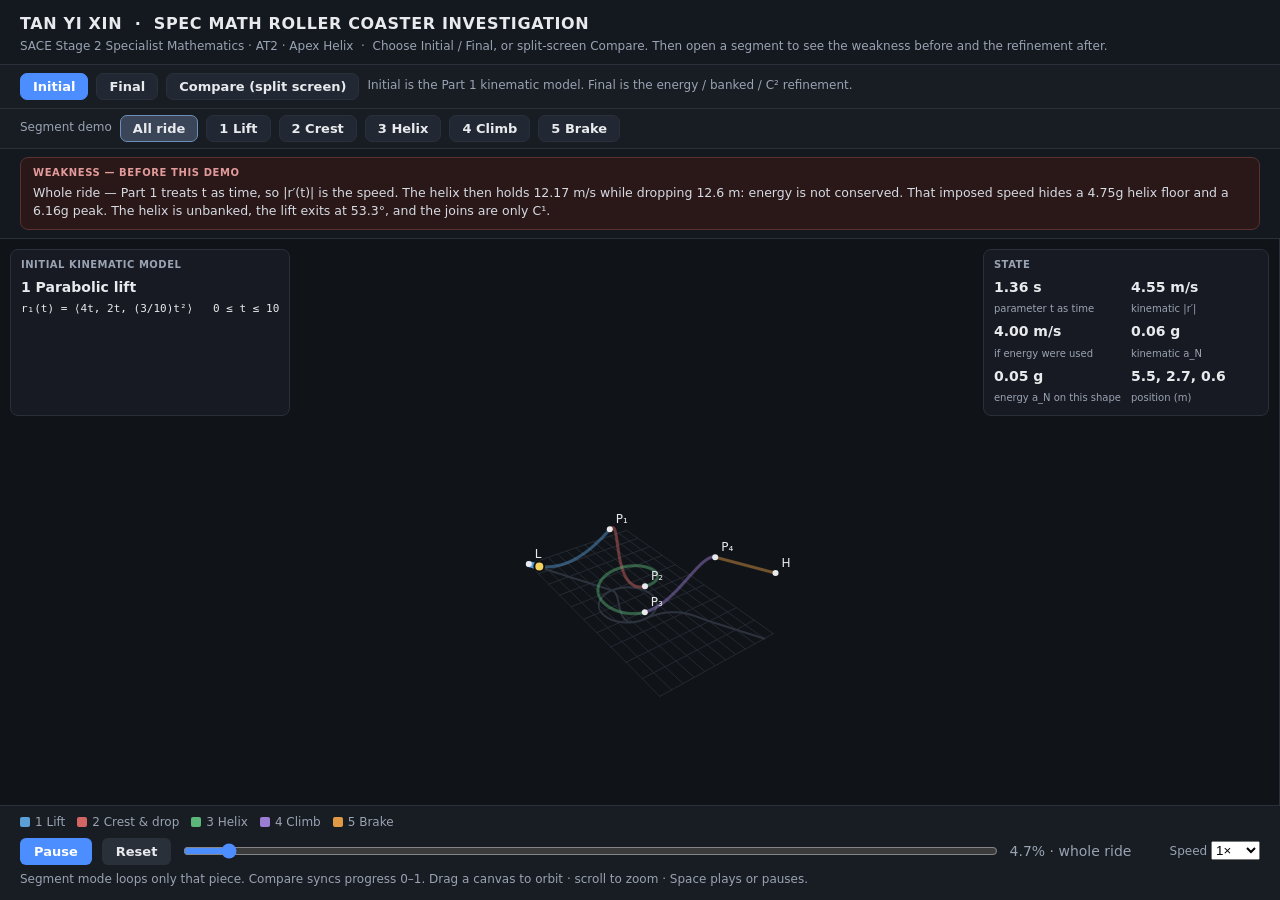
==== commit 8ebf51c8: "Hub: per-segment demos with weakness-before and refinement-after cards. Co-authored-by: Cursor <curs" ====
--- a/index.html
+++ b/index.html
@@ -7,33 +7,51 @@
   <style>
     :root {
       --bg: #101318; --panel: #181c23; --line: #2a303a; --text: #e8eaed;
-      --muted: #9aa3b2; --accent: #4c8dff; --final: #3d8b6e;
+      --muted: #9aa3b2; --accent: #4c8dff; --final: #3d8b6e; --warn: #8a3d3d;
       --lift: #5b9fd6; --drop: #d46565; --helix: #5cb87a; --climb: #9b7ed4; --brake: #e09a45;
     }
     * { box-sizing: border-box; }
     html, body { margin: 0; height: 100%; background: var(--bg); color: var(--text);
       font: 14px/1.45 "Segoe UI", system-ui, sans-serif; }
-    #app { display: grid; grid-template-rows: auto auto 1fr auto; height: 100%; }
+    #app { display: grid; grid-template-rows: auto auto auto 1fr auto; height: 100%; }
     .mast {
-      padding: 14px 20px 10px; border-bottom: 1px solid var(--line);
-      background: #14181f;
-    }
-    .mast h1 {
-      margin: 0 0 4px; font-size: 17px; letter-spacing: 0.04em; font-weight: 750;
-    }
+      padding: 12px 20px 8px; border-bottom: 1px solid var(--line); background: #14181f;
+    }
+    .mast h1 { margin: 0 0 3px; font-size: 16px; letter-spacing: 0.04em; font-weight: 750; }
     .mast p { margin: 0; color: var(--muted); font-size: 12px; }
-    .tabs {
-      display: flex; gap: 8px; padding: 10px 20px; border-bottom: 1px solid var(--line);
+    .tabs, .segs {
+      display: flex; gap: 8px; padding: 8px 20px; border-bottom: 1px solid var(--line);
       background: var(--panel); flex-wrap: wrap; align-items: center;
     }
-    .tab {
+    .segs { padding-top: 6px; padding-bottom: 6px; }
+    .tab, .seg {
       border: 1px solid var(--line); background: #222833; color: var(--text);
-      border-radius: 7px; padding: 7px 14px; font: 650 13px/1 "Segoe UI", system-ui, sans-serif;
+      border-radius: 7px; padding: 6px 12px; font: 650 13px/1 "Segoe UI", system-ui, sans-serif;
       cursor: pointer;
     }
     .tab.on { background: var(--accent); border-color: var(--accent); color: #fff; }
     .tab.on.final { background: var(--final); border-color: var(--final); }
     .tab.on.compare { background: #8a6d3b; border-color: #8a6d3b; }
+    .seg.on { background: #3a4658; border-color: #6d8eb8; }
+    .story {
+      display: grid; grid-template-columns: 1fr 1fr; gap: 10px; padding: 8px 20px;
+      border-bottom: 1px solid var(--line); background: #14181f;
+    }
+    .story.single-before { grid-template-columns: 1fr; }
+    .story.single-before .after { display: none; }
+    .story.single-after { grid-template-columns: 1fr; }
+    .story.single-after .before { display: none; }
+    .card-story {
+      border-radius: 8px; padding: 8px 12px; border: 1px solid var(--line);
+    }
+    .card-story.before { background: #2a1818; border-color: #5a3030; }
+    .card-story.after { background: #16241d; border-color: #2f5a45; }
+    .card-story h3 {
+      margin: 0 0 4px; font-size: 10px; letter-spacing: 0.06em; text-transform: uppercase;
+    }
+    .card-story.before h3 { color: #e39a9a; }
+    .card-story.after h3 { color: #8fd4b0; }
+    .card-story p { margin: 0; font-size: 12.5px; color: #d5dae3; }
     .stage { position: relative; min-height: 0; display: grid; }
     .stage.single { grid-template-columns: 1fr; }
     .stage.split { grid-template-columns: 1fr 1fr; }
@@ -56,32 +74,54 @@
     .stats { display: grid; grid-template-columns: 1fr 1fr; gap: 4px 10px; font-variant-numeric: tabular-nums; }
     .stats b { display: block; font-size: 14px; }
     .stats span { color: var(--muted); font-size: 10px; }
-    footer { border-top: 1px solid var(--line); padding: 10px 20px 14px;
-      display: grid; gap: 8px; background: var(--panel); }
+    footer { border-top: 1px solid var(--line); padding: 8px 20px 12px;
+      display: grid; gap: 6px; background: var(--panel); }
     .legend { display: flex; flex-wrap: wrap; gap: 8px 12px; font-size: 12px; color: var(--muted); }
     .swatch { width: 10px; height: 10px; border-radius: 2px; display: inline-block; margin-right: 5px; vertical-align: -1px; }
     .controls { display: flex; align-items: center; gap: 10px; flex-wrap: wrap; }
-    button {
+    button.ctrl {
       background: var(--accent); color: #fff; border: 0; border-radius: 6px;
       padding: 7px 14px; font: 600 13px/1 "Segoe UI", system-ui, sans-serif; cursor: pointer;
     }
-    button.ghost { background: #2a303a; color: var(--text); }
+    button.ctrl.ghost { background: #2a303a; color: var(--text); }
     input[type="range"] { flex: 1; min-width: 160px; accent-color: var(--accent); }
     .hint { color: var(--muted); font-size: 12px; }
     .t-readout { min-width: 150px; color: var(--muted); font-variant-numeric: tabular-nums; }
+    @media (max-width: 860px) {
+      .story { grid-template-columns: 1fr; }
+    }
   </style>
 </head>
 <body>
   <div id="app">
     <div class="mast">
       <h1>TAN YI XIN &nbsp;·&nbsp; SPEC MATH ROLLER COASTER INVESTIGATION</h1>
-      <p>SACE Stage 2 Specialist Mathematics · AT2 · Apex Helix &nbsp;·&nbsp; Initial kinematic model and Final energy / C² refined model</p>
+      <p>SACE Stage 2 Specialist Mathematics · AT2 · Apex Helix &nbsp;·&nbsp; Choose Initial / Final, or split-screen Compare. Then open a segment to see the weakness before and the refinement after.</p>
     </div>
     <div class="tabs">
       <button class="tab on" id="tab-initial" type="button">Initial</button>
       <button class="tab" id="tab-final" type="button">Final</button>
       <button class="tab" id="tab-compare" type="button">Compare (split screen)</button>
-      <span class="hint">Switch models, or open both at once. Compare syncs progress 0–1 so the two rides stay aligned.</span>
+      <span class="hint">Initial is the Part 1 kinematic model. Final is the energy / banked / C² refinement.</span>
+    </div>
+    <div class="segs" id="segbar">
+      <span class="hint">Segment demo</span>
+      <button class="seg on" data-seg="-1" type="button">All ride</button>
+      <button class="seg" data-seg="0" type="button">1 Lift</button>
+      <button class="seg" data-seg="1" type="button">2 Crest</button>
+      <button class="seg" data-seg="2" type="button">3 Helix</button>
+      <button class="seg" data-seg="3" type="button">4 Climb</button>
+      <button class="seg" data-seg="4" type="button">5 Brake</button>
+    </div>
+    <div class="story" id="story">
+      <div class="card-story before">
+        <h3 id="weakTitle">Weakness — before this demo</h3>
+        <p id="weakText"></p>
+      </div>
+      <div class="card-story after">
+        <h3 id="refTitle">Refinement — after this demo</h3>
+        <p id="refText"></p>
+      </div>
     </div>
     <div class="stage single" id="stage">
       <div class="pane" id="paneA">
@@ -108,8 +148,8 @@
         <span><i class="swatch" style="background:var(--brake)"></i>5 Brake</span>
       </div>
       <div class="controls">
-        <button id="play" type="button">Pause</button>
-        <button id="reset" class="ghost" type="button">Reset</button>
+        <button id="play" class="ctrl" type="button">Pause</button>
+        <button id="reset" class="ctrl ghost" type="button">Reset</button>
         <input id="prog" type="range" min="0" max="1" step="0.001" value="0" />
         <div class="t-readout" id="tread">0%</div>
         <label class="hint">Speed
@@ -121,12 +161,38 @@
           </select>
         </label>
       </div>
-      <div class="hint">Initial uses the time parameter t. Final uses physical time from ½v² + gz = constant. Drag a canvas to orbit · scroll to zoom · Space plays or pauses.</div>
+      <div class="hint">Segment mode loops only that piece. Compare syncs progress 0–1. Drag a canvas to orbit · scroll to zoom · Space plays or pauses.</div>
     </footer>
   </div>
   <script>
-    const DATA = {"initial":{"samples":[{"s":0.0,"time":0.0,"p":[0.0,0.0,0.0],"v":4.47213595499958,"aN_g":0.06122448979591836,"nl_g":0.0,"bank":0.0,"z":0.0,"id":0},{"s":0.22416879986654042,"time":0.05012531328320802,"p":[0.20050125313283207,0.10025062656641603,0.000753764109521925],"v":4.4722370819234785,"aN_g":0.06122310537818582,"nl_g":0.0,"bank":0.0,"z":0.000753764109521925,"id":0},{"s":0.4483477375556579,"time":0.10025062656641603,"p":[0.40100250626566414,0.20050125313283207,0.0030150564380877],"v":4.472540448975917,"aN_g":0.06121895268840434,"nl_g":0.0,"bank":0.0,"z":0.0030150564380877,"id":0},{"s":0.6725469495147112,"time":0.15037593984962405,"p":[0.6015037593984962,0.3007518796992481,0.006783876985697325],"v":4.473046015008435,"aN_g":0.061212033416185425,"nl_g":0.0,"bank":0.0,"z":0.006783876985697325,"id":0},{"s":0.8967765694415548,"time":0.20050125313283207,"p":[0.8020050125313283,0.40100250626566414,0.0120602257523508],"v":4.473753711471254,"aN_g":0.061202350375427164,"nl_g":0.0,"bank":0.0,"z":0.0120602257523508,"id":0},{"s":1.1210467269121176,"time":0.2506265664160401,"p":[1.0025062656641603,0.5012531328320802,0.018844102738048124],"v":4.4746634424597405,"aN_g":0.061189907501137134,"nl_g":0.0,"bank":0.0,"z":0.018844102738048124,"id":0},{"s":1.3453675460107712,"time":0.3007518796992481,"p":[1.2030075187969924,0.6015037593984962,0.0271355079427893],"v":4.475775084779322,"aN_g":0.06117470984499466,"nl_g":0.0,"bank":0.0,"z":0.0271355079427893,"id":0},{"s":1.5697491439644164,"time":0.3508771929824561,"p":[1.4035087719298245,0.7017543859649122,0.036934441366574325],"v":4.4770884880287865,"aN_g":0.06115676356966186,"nl_g":0.0,"bank":0.0,"z":0.036934441366574325,"id":0},{"s":1.7942016297812,"time":0.40100250626566414,"p":[1.6040100250626566,0.8020050125313283,0.0482409030094032],"v":4.478603474701828,"aN_g":0.06113607594185606,"nl_g":0.0,"bank":0.0,"z":0.0482409030094032,"id":0},{"s":2.018735102894778,"time":0.45112781954887216,"p":[1.8045112781954886,0.9022556390977443,0.061054892871275926],"v":4.480319840306664,"aN_g":0.06111265532419899,"nl_g":0.0,"bank":0.0,"z":0.061054892871275926,"id":0},{"s":2.2433596518150223,"time":0.5012531328320802,"p":[2.0050125313283207,1.0025062656641603,0.0753764109521925],"v":4.482237353503564,"aN_g":0.06108651116586026,"nl_g":0.0,"bank":0.0,"z":0.0753764109521925,"id":0},{"s":2.4680853527860664,"time":0.5513784461152882,"p":[2.2055137844611528,1.1027568922305764,0.09120545725215293],"v":4.484355756260043,"aN_g":0.0610576539920161,"nl_g":0.0,"bank":0.0,"z":0.09120545725215293,"id":0},{"s":2.6929222684525693,"time":0.6015037593984962,"p":[2.406015037593985,1.2030075187969924,0.1085420317711572],"v":4.4866747640235065,"aN_g":0.06102609539214572,"nl_g":0.0,"bank":0.0,"z":0.1085420317711572,"id":0},{"s":2.917880446535062,"time":0.6516290726817042,"p":[2.606516290726817,1.3032581453634084,0.12738613450920533],"v":4.4891940659110565,"aN_g":0.060991848007191096,"nl_g":0.0,"bank":0.0,"z":0.12738613450920533,"id":0},{"s":3.1429699185152358,"time":0.7017543859649122,"p":[2.807017543859649,1.4035087719298245,0.1477377654662973],"v":4.491913324916182,"aN_g":0.060954925515607654,"nl_g":0.0,"bank":0.0,"z":0.1477377654662973,"id":0},{"s":3.368200698332005,"time":0.7518796992481203,"p":[3.007518796992481,1.5037593984962405,0.16959692464243314],"v":4.494832178132007,"aN_g":0.060915342618335706,"nl_g":0.0,"bank":0.0,"z":0.16959692464243314,"id":0},{"s":3.5935827810891694,"time":0.8020050125313283,"p":[3.208020050125313,1.6040100250626566,0.1929636120376128],"v":4.497950236990749,"aN_g":0.06087311502272508,"nl_g":0.0,"bank":0.0,"z":0.1929636120376128,"id":0},{"s":3.819126141775481,"time":0.8521303258145363,"p":[3.408521303258145,1.7042606516290726,0.21783782765183635],"v":4.5012670875190475,"aN_g":0.060828259425446216,"nl_g":0.0,"bank":0.0,"z":0.21783782765183635,"id":0},{"s":4.0448407339978925,"time":0.9022556390977443,"p":[3.6090225563909772,1.8045112781954886,0.2442195714851037],"v":4.504782290608739,"aN_g":0.06078079349442473,"nl_g":0.0,"bank":0.0,"z":0.2442195714851037,"id":0},{"s":4.2707364887287635,"time":0.9523809523809523,"p":[3.8095238095238093,1.9047619047619047,0.27210884353741494],"v":4.508495382302715,"aN_g":0.060730735849835966,"nl_g":0.0,"bank":0.0,"z":0.27210884353741494,"id":0},{"s":4.496823313067764,"time":1.0025062656641603,"p":[4.010025062656641,2.0050125313283207,0.30150564380877],"v":4.512405874095384,"aN_g":0.060678106044200146,"nl_g":0.0,"bank":0.0,"z":0.30150564380877,"id":0},{"s":4.723111089019192,"time":1.0526315789473684,"p":[4.2105263157894735,2.1052631578947367,0.33240997229916897],"v":4.516513253247354,"aN_g":0.060622924541617856,"nl_g":0.0,"bank":0.0,"z":0.33240997229916897,"id":0},{"s":4.949609672285416,"time":1.1027568922305764,"p":[4.4110275689223055,2.2055137844611528,0.3648218290086117],"v":4.520816983113819,"aN_g":0.06056521269618888,"nl_g":0.0,"bank":0.0,"z":0.3648218290086117,"id":0},{"s":5.176328891077108,"time":1.1528822055137844,"p":[4.611528822055138,2.305764411027569,0.3987412139370983],"v":4.525316503486194,"aN_g":0.06050499272965752,"nl_g":0.0,"bank":0.0,"z":0.3987412139370983,"id":0},{"s":5.403278544940925,"time":1.2030075187969924,"p":[4.81203007518797,2.406015037593985,0.4341681270846288],"v":4.530011230946514,"aN_g":0.06044228770832912,"nl_g":0.0,"bank":0.0,"z":0.4341681270846288,"id":0},{"s":5.630468403605265,"time":1.2531328320802004,"p":[5.012531328320802,2.506265664160401,0.47110256845120313],"v":4.534900559234066,"aN_g":0.06037712151930323,"nl_g":0.0,"bank":0.0,"z":0.47110256845120313,"id":0},{"s":5.857908205844699,"time":1.3032581453634084,"p":[5.213032581453634,2.606516290726817,0.5095445380368213],"v":4.539983859623753,"aN_g":0.06030951884606979,"nl_g":0.0,"bank":0.0,"z":0.5095445380368213,"id":0},{"s":6.085607658363642,"time":1.3533834586466165,"p":[5.413533834586466,2.706766917293233,0.5494940358414834],"v":4.54526048131565,"aN_g":0.06023950514351539,"nl_g":0.0,"bank":0.0,"z":0.5494940358414834,"id":0},{"s":6.313576434699833,"time":1.4035087719298245,"p":[5.614035087719298,2.807017543859649,0.5909510618651892],"v":4.5507297518352186,"aN_g":0.06016710661238708,"nl_g":0.0,"bank":0.0,"z":0.5909510618651892,"id":0},{"s":6.54182417414812,"time":1.4536340852130325,"p":[5.81453634085213,2.907268170426065,0.6339156161079389],"v":4.556390977443609,"aN_g":0.060092350173261665,"nl_g":0.0,"bank":0.0,"z":0.6339156161079389,"id":0},{"s":6.770360480705065,"time":1.5037593984962405,"p":[6.015037593984962,3.007518796992481,0.6783876985697326],"v":4.562243443557531,"aN_g":0.060015263440068696,"nl_g":0.0,"bank":0.0,"z":0.6783876985697326,"id":0},{"s":6.999194922034813,"time":1.5538847117794485,"p":[6.215538847117794,3.107769423558897,0.7243673092505699],"v":4.56828641517809,"aN_g":0.05993587469321522,"nl_g":0.0,"bank":0.0,"z":0.7243673092505699,"id":0},{"s":7.228337028456675,"time":1.6040100250626566,"p":[6.416040100250626,3.208020050125313,0.7718544481504512],"v":4.574519137328047,"aN_g":0.059854212852360915,"nl_g":0.0,"bank":0.0,"z":0.7718544481504512,"id":0},{"s":7.457796291954827,"time":1.6541353383458646,"p":[6.616541353383458,3.308270676691729,0.8208491152693763],"v":4.580940835496923,"aN_g":0.05977030744889115,"nl_g":0.0,"bank":0.0,"z":0.8208491152693763,"id":0},{"s":7.687582165210504,"time":1.7042606516290726,"p":[6.81704260651629,3.408521303258145,0.8713513106073454],"v":4.587550716093372,"aN_g":0.059684188598136144,"nl_g":0.0,"bank":0.0,"z":0.8713513106073454,"id":0},{"s":7.917704060657045,"time":1.7543859649122806,"p":[7.017543859649122,3.508771929824561,0.9233610341643581],"v":4.594347966904252,"aN_g":0.059595886971383495,"nl_g":0.0,"bank":0.0,"z":0.9233610341643581,"id":0},{"s":8.1481713495581,"time":1.8045112781954886,"p":[7.2180451127819545,3.6090225563909772,0.9768782859404148],"v":4.601331757559815,"aN_g":0.05950543376773069,"nl_g":0.0,"bank":0.0,"z":0.9768782859404148,"id":0},{"s":8.378993361109288,"time":1.8546365914786966,"p":[7.4185463659147866,3.7092731829573933,1.0319030659355153],"v":4.608501240004457,"aN_g":0.05941286068582389,"nl_g":0.0,"bank":0.0,"z":1.0319030659355153,"id":0},{"s":8.610179381563606,"time":1.9047619047619047,"p":[7.619047619047619,3.8095238095238093,1.0884353741496597],"v":4.615855548972432,"aN_g":0.05931819989552854,"nl_g":0.0,"bank":0.0,"z":1.0884353741496597,"id":0},{"s":8.841738653380766,"time":1.9548872180451127,"p":[7.819548872180451,3.9097744360902253,1.146475210582848],"v":4.62339380246799,"aN_g":0.0592214840095761,"nl_g":0.0,"bank":0.0,"z":1.146475210582848,"id":0},{"s":9.073680374400718,"time":2.0050125313283207,"p":[8.020050125313283,4.010025062656641,1.20602257523508],"v":4.6311151022493595,"aN_g":0.05912274605523043,"nl_g":0.0,"bank":0.0,"z":1.20602257523508,"id":0},{"s":9.306013697041505,"time":2.0551378446115285,"p":[8.220551378446114,4.110275689223057,1.2670774681063557],"v":4.639018534316028,"aN_g":0.05902201944601646,"nl_g":0.0,"bank":0.0,"z":1.2670774681063557,"id":0},{"s":9.538747727521631,"time":2.1052631578947367,"p":[8.421052631578947,4.2105263157894735,1.3296398891966759],"v":4.647103169398761,"aN_g":0.058919337953552677,"nl_g":0.0,"bank":0.0,"z":1.3296398891966759,"id":0},{"s":9.771891525107026,"time":2.155388471177945,"p":[8.62155388471178,4.31077694235589,1.3937098385060396],"v":4.655368063451831,"aN_g":0.0588147356795271,"nl_g":0.0,"bank":0.0,"z":1.3937098385060396,"id":0},{"s":10.005454101382751,"time":2.2055137844611528,"p":[8.822055137844611,4.4110275689223055,1.4592873160344468],"v":4.663812258146906,"aN_g":0.05870824702785598,"nl_g":0.0,"bank":0.0,"z":1.4592873160344468,"id":0},{"s":10.23944441954948,"time":2.2556390977443606,"p":[9.022556390977442,4.511278195488721,1.5263723217818979],"v":4.672434781368091,"aN_g":0.058599906677062566,"nl_g":0.0,"bank":0.0,"z":1.5263723217818979,"id":0},{"s":10.473871393744812,"time":2.305764411027569,"p":[9.223057644110275,4.611528822055138,1.5949648557483933],"v":4.681234647707598,"aN_g":0.058489749552911946,"nl_g":0.0,"bank":0.0,"z":1.5949648557483933,"id":0},{"s":10.708743888389437,"time":2.355889724310777,"p":[9.423558897243108,4.711779448621554,1.6650649179339325],"v":4.690210858961537,"aN_g":0.05837781080133668,"nl_g":0.0,"bank":0.0,"z":1.6650649179339325,"id":0},{"s":10.944070717558146,"time":2.406015037593985,"p":[9.62406015037594,4.81203007518797,1.7366725083385153],"v":4.699362404625357,"aN_g":0.05826412576168609,"nl_g":0.0,"bank":0.0,"z":1.7366725083385153,"id":0},{"s":11.179860644375667,"time":2.4561403508771926,"p":[9.82456140350877,4.912280701754385,1.8097876269621416],"v":4.70868826238843,"aN_g":0.05814872994033103,"nl_g":0.0,"bank":0.0,"z":1.8097876269621416,"id":0},{"s":11.416122380437242,"time":2.506265664160401,"p":[10.025062656641603,5.012531328320802,1.8844102738048125],"v":4.718187398627335,"aN_g":0.05803165898465361,"nl_g":0.0,"bank":0.0,"z":1.8844102738048125,"id":0},{"s":11.652864585253894,"time":2.556390977443609,"p":[10.225563909774436,5.112781954887218,1.9605404488665272],"v":4.727858768897378,"aN_g":0.05791294865745059,"nl_g":0.0,"bank":0.0,"z":1.9605404488665272,"id":0},{"s":11.890095865722293,"time":2.606516290726817,"p":[10.426065162907268,5.213032581453634,2.0381781521472853],"v":4.737701318421914,"aN_g":0.057792634811776836,"nl_g":0.0,"bank":0.0,"z":2.0381781521472853,"id":0},{"s":12.127824775619073,"time":2.6566416040100247,"p":[10.626566416040099,5.313283208020049,2.117323383647087],"v":4.747713982579037,"aN_g":0.05767075336625404,"nl_g":0.0,"bank":0.0,"z":2.117323383647087,"id":0},{"s":12.36605981511947,"time":2.706766917293233,"p":[10.827067669172932,5.413533834586466,2.1979761433659335],"v":4.757895687385246,"aN_g":0.05754734028086763,"nl_g":0.0,"bank":0.0,"z":2.1979761433659335,"id":0},{"s":12.604809430340117,"time":2.756892230576441,"p":[11.027568922305765,5.513784461152882,2.2801364313038235],"v":4.768245349975668,"aN_g":0.0574224315332743,"nl_g":0.0,"bank":0.0,"z":2.2801364313038235,"id":0},{"s":12.844082012905826,"time":2.807017543859649,"p":[11.228070175438596,5.614035087719298,2.363804247460757],"v":4.778761879080491,"aN_g":0.05729606309563925,"nl_g":0.0,"bank":0.0,"z":2.363804247460757,"id":0},{"s":13.083885899540151,"time":2.8571428571428568,"p":[11.428571428571427,5.7142857142857135,2.448979591836734],"v":4.789444175497203,"aN_g":0.05716827091202229,"nl_g":0.0,"bank":0.0,"z":2.448979591836734,"id":0},{"s":13.324229371679495,"time":2.907268170426065,"p":[11.62907268170426,5.81453634085213,2.5356624644317556],"v":4.8002911325583275,"aN_g":0.05703909087632914,"nl_g":0.0,"bank":0.0,"z":2.5356624644317556,"id":0},{"s":13.565120655110547,"time":2.9573934837092732,"p":[11.829573934837093,5.9147869674185465,2.623852865245821],"v":4.811301636594299,"aN_g":0.05690855881084289,"nl_g":0.0,"bank":0.0,"z":2.623852865245821,"id":0},{"s":13.806567919630808,"time":3.007518796992481,"p":[12.030075187969924,6.015037593984962,2.7135507942789303],"v":4.822474567391176,"aN_g":0.05677671044534959,"nl_g":0.0,"bank":0.0,"z":2.7135507942789303,"id":0},{"s":14.048579278731907,"time":3.057644110275689,"p":[12.230576441102755,6.115288220551378,2.8047562515310824],"v":4.8338087986428775,"aN_g":0.05664358139686942,"nl_g":0.0,"bank":0.0,"z":2.8047562515310824,"id":0},{"s":14.291162789305448,"time":3.107769423558897,"p":[12.431077694235588,6.215538847117794,2.8974692370022797],"v":4.845303198397675,"aN_g":0.05650920715000406,"nl_g":0.0,"bank":0.0,"z":2.8974692370022797,"id":0},{"s":14.534326451371086,"time":3.1578947368421053,"p":[12.631578947368421,6.315789473684211,2.9916897506925206],"v":4.856956629498664,"aN_g":0.05637362303790913,"nl_g":0.0,"bank":0.0,"z":2.9916897506925206,"id":0},{"s":14.778078207826534,"time":3.208020050125313,"p":[12.832080200501252,6.416040100250626,3.087417792601805],"v":4.868767950017968,"aN_g":0.05623686422389895,"nl_g":0.0,"bank":0.0,"z":3.087417792601805,"id":0},{"s":15.022425944219163,"time":3.258145363408521,"p":[13.032581453634084,6.516290726817042,3.1846533627301326],"v":4.8807360136844276,"aN_g":0.05609896568368974,"nl_g":0.0,"bank":0.0,"z":3.1846533627301326,"id":0},{"s":15.267377488538884,"time":3.308270676691729,"p":[13.233082706766917,6.616541353383458,3.2833964610775053],"v":4.892859670304576,"aN_g":0.055959962188285556,"nl_g":0.0,"bank":0.0,"z":3.2833964610775053,"id":0},{"s":15.512940611031933,"time":3.3583959899749374,"p":[13.43358395989975,6.716791979949875,3.383647087643922],"v":4.905137766176676,"aN_g":0.05581988828751061,"nl_g":0.0,"bank":0.0,"z":3.383647087643922,"id":0},{"s":15.759123024035269,"time":3.408521303258145,"p":[13.63408521303258,6.81704260651629,3.4854052424293815],"v":4.917569144497641,"aN_g":0.055678778294189525,"nl_g":0.0,"bank":0.0,"z":3.4854052424293815,"id":0},{"s":16.00593238183116,"time":3.458646616541353,"p":[13.834586466165412,6.917293233082706,3.5886709254338847],"v":4.9301526457626705,"aN_g":0.05553666626897619,"nl_g":0.0,"bank":0.0,"z":3.5886709254338847,"id":0},{"s":16.253376280521625,"time":3.508771929824561,"p":[14.035087719298245,7.017543859649122,3.6934441366574324],"v":4.9428871081574295,"aN_g":0.05539358600583091,"nl_g":0.0,"bank":0.0,"z":3.6934441366574324,"id":0},{"s":16.50146225792234,"time":3.5588972431077694,"p":[14.235588972431078,7.117794486215539,3.799724876100025],"v":4.955771367942637,"aN_g":0.055249571018144004,"nl_g":0.0,"bank":0.0,"z":3.799724876100025,"id":0},{"s":16.750197793475632,"time":3.6090225563909772,"p":[14.436090225563909,7.2180451127819545,3.9075131437616593],"v":4.96880425983093,"aN_g":0.05510465452550307,"nl_g":0.0,"bank":0.0,"z":3.9075131437616593,"id":0},{"s":16.99959030818217,"time":3.659147869674185,"p":[14.63659147869674,7.31829573934837,4.016808939642337],"v":4.9819846173558995,"aN_g":0.05495886944109999,"nl_g":0.0,"bank":0.0,"z":4.016808939642337,"id":0},{"s":17.24964716455096,"time":3.7092731829573933,"p":[14.837092731829573,7.4185463659147866,4.127612263742061],"v":4.995311273233178,"aN_g":0.05481224835977311,"nl_g":0.0,"bank":0.0,"z":4.127612263742061,"id":0},{"s":17.5003756665672,"time":3.7593984962406015,"p":[15.037593984962406,7.518796992481203,4.239923116060829],"v":5.008783059713506,"aN_g":0.05466482354667853,"nl_g":0.0,"bank":0.0,"z":4.239923116060829,"id":0},{"s":17.751783059677702,"time":3.8095238095238093,"p":[15.238095238095237,7.619047619047619,4.353741496598639],"v":5.022398808927699,"aN_g":0.054516626926584044,"nl_g":0.0,"bank":0.0,"z":4.353741496598639,"id":0},{"s":18.003876530793338,"time":3.859649122807017,"p":[15.438596491228068,7.719298245614034,4.469067405355493],"v":5.036157353223446,"aN_g":0.05436769007377818,"nl_g":0.0,"bank":0.0,"z":4.469067405355493,"id":0},{"s":18.256663208308183,"time":3.9097744360902253,"p":[15.639097744360901,7.819548872180451,4.585900842331392],"v":5.0500575254939095,"aN_g":0.054218044202586094,"nl_g":0.0,"bank":0.0,"z":4.585900842331392,"id":0},{"s":18.510150162134927,"time":3.9598997493734336,"p":[15.839598997493734,7.919799498746867,4.704241807526335],"v":5.064098159498056,"aN_g":0.05406772015848332,"nl_g":0.0,"bank":0.0,"z":4.704241807526335,"id":0},{"s":18.764344403756144,"time":4.010025062656641,"p":[16.040100250626566,8.020050125313283,4.82409030094032],"v":5.07827809017273,"aN_g":0.053916748409797766,"nl_g":0.0,"bank":0.0,"z":4.82409030094032,"id":0},{"s":19.019252886290978,"time":4.060150375939849,"p":[16.240601503759397,8.120300751879698,4.94544632257335],"v":5.09259615393642,"aN_g":0.05376515903998967,"nl_g":0.0,"bank":0.0,"z":4.94544632257335,"id":0},{"s":19.27488250457685,"time":4.110275689223057,"p":[16.441102756892228,8.220551378446114,5.068309872425423],"v":5.107051188984745,"aN_g":0.053612981740498715,"nl_g":0.0,"bank":0.0,"z":5.068309872425423,"id":0},{"s":19.53124009526579,"time":4.160401002506266,"p":[16.641604010025063,8.320802005012531,5.192680950496542],"v":5.121642035577638,"aN_g":0.05346024580414681,"nl_g":0.0,"bank":0.0,"z":5.192680950496542,"id":0},{"s":19.788332436934912,"time":4.2105263157894735,"p":[16.842105263157894,8.421052631578947,5.3185595567867034],"v":5.136367536318254,"aN_g":0.05330698011908512,"nl_g":0.0,"bank":0.0,"z":5.3185595567867034,"id":0},{"s":20.046166250210725,"time":4.260651629072681,"p":[17.042606516290725,8.521303258145362,5.445945691295908],"v":5.15122653642364,"aN_g":0.05315321316327244,"nl_g":0.0,"bank":0.0,"z":5.445945691295908,"id":0},{"s":20.304748197906754,"time":4.31077694235589,"p":[17.24310776942356,8.62155388471178,5.574839354024158],"v":5.166217883987182,"aN_g":0.05299897299947304,"nl_g":0.0,"bank":0.0,"z":5.574839354024158,"id":0},{"s":20.56408488517412,"time":4.360902255639098,"p":[17.44360902255639,8.721804511278195,5.705240544971451],"v":5.18134043023287,"aN_g":0.05284428727076045,"nl_g":0.0,"bank":0.0,"z":5.705240544971451,"id":0},{"s":20.82418285966468,"time":4.4110275689223055,"p":[17.644110275689222,8.822055137844611,5.837149264137787],"v":5.1965930297614555,"aN_g":0.052689183196514444,"nl_g":0.0,"bank":0.0,"z":5.837149264137787,"id":0},{"s":21.085048611706313,"time":4.461152882205513,"p":[17.844611528822053,8.922305764411027,5.9705655115231675],"v":5.211974540788529,"aN_g":0.05253368756889727,"nl_g":0.0,"bank":0.0,"z":5.9705655115231675,"id":0},{"s":21.34668857448987,"time":4.511278195488721,"p":[18.045112781954884,9.022556390977442,6.105489287127591],"v":5.2274838253746045,"aN_g":0.0523778267497959,"nl_g":0.0,"bank":0.0,"z":6.105489287127591,"id":0},{"s":21.60910912426756,"time":4.56140350877193,"p":[18.24561403508772,9.12280701754386,6.241920590951062],"v":5.243119749647272,"aN_g":0.05222162666821627,"nl_g":0.0,"bank":0.0,"z":6.241920590951062,"id":0},{"s":21.872316580562178,"time":4.611528822055138,"p":[18.44611528822055,9.223057644110275,6.379859422993573],"v":5.258881184015502,"aN_g":0.0520651128181154,"nl_g":0.0,"bank":0.0,"z":6.379859422993573,"id":0},{"s":22.13631720638694,"time":4.661654135338345,"p":[18.64661654135338,9.32330827067669,6.519305783255128],"v":5.274767003376183,"aN_g":0.05190831025665767,"nl_g":0.0,"bank":0.0,"z":6.519305783255128,"id":0},{"s":22.401117208475487,"time":4.711779448621554,"p":[18.847117794486216,9.423558897243108,6.66025967173573],"v":5.290776087312983,"aN_g":0.05175124360288093,"nl_g":0.0,"bank":0.0,"z":6.66025967173573,"id":0},{"s":22.66672273752158,"time":4.761904761904762,"p":[19.047619047619047,9.523809523809524,6.802721088435375],"v":5.306907320287631,"aN_g":0.05159393703675822,"nl_g":0.0,"bank":0.0,"z":6.802721088435375,"id":0},{"s":22.933139888428325,"time":4.81203007518797,"p":[19.24812030075188,9.62406015037594,6.946690033354061],"v":5.32315959182372,"aN_g":0.05143641429864134,"nl_g":0.0,"bank":0.0,"z":6.946690033354061,"id":0},{"s":23.200374700566304,"time":4.8621553884711775,"p":[19.44862155388471,9.724310776942355,7.092166506491791],"v":5.3395317966831275,"aN_g":0.05127869868907163,"nl_g":0.0,"bank":0.0,"z":7.092166506491791,"id":0},{"s":23.46843315804045,"time":4.912280701754385,"p":[19.64912280701754,9.82456140350877,7.239150507848566],"v":5.356022835035179,"aN_g":0.05112081306894447,"nl_g":0.0,"bank":0.0,"z":7.239150507848566,"id":0},{"s":23.73732118996518,"time":4.962406015037594,"p":[19.849624060150376,9.924812030075188,7.3876420374243885],"v":5.372631612618649,"aN_g":0.050962779860013095,"nl_g":0.0,"bank":0.0,"z":7.3876420374243885,"id":0},{"s":24.00704467074746,"time":5.012531328320802,"p":[20.050125313283207,10.025062656641603,7.53764109521925],"v":5.389357040896725,"aN_g":0.050804621045718215,"nl_g":0.0,"bank":0.0,"z":7.53764109521925,"id":0},{"s":24.277609420377537,"time":5.0626566416040095,"p":[20.250626566416038,10.125313283208019,7.689147681233156],"v":5.406198037205055,"aN_g":0.050646358172329396,"nl_g":0.0,"bank":0.0,"z":7.689147681233156,"id":0},{"s":24.54902120472682,"time":5.112781954887218,"p":[20.451127819548873,10.225563909774436,7.842161795466109],"v":5.423153524892996,"aN_g":0.05048801235038497,"nl_g":0.0,"bank":0.0,"z":7.842161795466109,"id":0},{"s":24.821285735852747,"time":5.162907268170426,"p":[20.651629072681704,10.325814536340852,7.9966834379181035],"v":5.440222433458188,"aN_g":0.05032960425641679,"nl_g":0.0,"bank":0.0,"z":7.9966834379181035,"id":0},{"s":25.09440867231021,"time":5.213032581453634,"p":[20.852130325814535,10.426065162907268,8.152712608589141],"v":5.457403698674579,"aN_g":0.05017115413494686,"nl_g":0.0,"bank":0.0,"z":8.152712608589141,"id":0},{"s":25.368395619469222,"time":5.263157894736842,"p":[21.052631578947366,10.526315789473683,8.310249307479223],"v":5.474696262714039,"aN_g":0.0500126818007425,"nl_g":0.0,"bank":0.0,"z":8.310249307479223,"id":0},{"s":25.643252129838544,"time":5.313283208020049,"p":[21.253132832080198,10.626566416040099,8.469293534588347],"v":5.492099074261682,"aN_g":0.04985420664131767,"nl_g":0.0,"bank":0.0,"z":8.469293534588347,"id":0},{"s":25.918983703394932,"time":5.363408521303258,"p":[21.453634085213032,10.726817042606516,8.62984528991652],"v":5.509611088625024,"aN_g":0.04969574761966762,"nl_g":0.0,"bank":0.0,"z":8.62984528991652,"id":0},{"s":26.19559578791768,"time":5.413533834586466,"p":[21.654135338345863,10.827067669172932,8.791904573463734],"v":5.5272312678371325,"aN_g":0.04953732327722449,"nl_g":0.0,"bank":0.0,"z":8.791904573463734,"id":0},{"s":26.473093779328224,"time":5.463659147869674,"p":[21.854636591478695,10.927318295739347,8.95547138522999],"v":5.544958580753871,"aN_g":0.04937895173702199,"nl_g":0.0,"bank":0.0,"z":8.95547138522999,"id":0},{"s":26.75148302203446,"time":5.513784461152882,"p":[22.05513784461153,11.027568922305765,9.120545725215294],"v":5.562792003145394,"aN_g":0.04922065070705736,"nl_g":0.0,"bank":0.0,"z":9.120545725215294,"id":0},{"s":27.03076880927948,"time":5.56390977443609,"p":[22.25563909774436,11.12781954887218,9.287127593419639],"v":5.580730517782019,"aN_g":0.04906243748383875,"nl_g":0.0,"bank":0.0,"z":9.287127593419639,"id":0},{"s":27.310956383494517,"time":5.614035087719298,"p":[22.45614035087719,11.228070175438596,9.455216989843027],"v":5.598773114514611,"aN_g":0.0489043289561072,"nl_g":0.0,"bank":0.0,"z":9.455216989843027,"id":0},{"s":27.592050936655763,"time":5.664160401002506,"p":[22.656641604010023,11.328320802005011,9.62481391448546],"v":5.6169187903496125,"aN_g":0.04874634160872193,"nl_g":0.0,"bank":0.0,"z":9.62481391448546,"id":0},{"s":27.87405761064482,"time":5.7142857142857135,"p":[22.857142857142854,11.428571428571427,9.795918367346935],"v":5.635166549518862,"aN_g":0.048588491526698384,"nl_g":0.0,"bank":0.0,"z":9.795918367346935,"id":0},{"s":28.156981497612506,"time":5.764411027568922,"p":[23.05764411027569,11.528822055137844,9.968530348427459],"v":5.653515403544325,"aN_g":0.04843079439938855,"nl_g":0.0,"bank":0.0,"z":9.968530348427459,"id":0},{"s":28.440827640345805,"time":5.81453634085213,"p":[23.25814536340852,11.62907268170426,10.142649857727022],"v":5.671964371297869,"aN_g":0.04827326552479366,"nl_g":0.0,"bank":0.0,"z":10.142649857727022,"id":0},{"s":28.725601032637694,"time":5.864661654135338,"p":[23.45864661654135,11.729323308270676,10.318276895245631],"v":5.6905124790562365,"aN_g":0.04811591981399915,"nl_g":0.0,"bank":0.0,"z":10.318276895245631,"id":0},{"s":29.01130661965959,"time":5.9147869674185465,"p":[23.659147869674186,11.829573934837093,10.495411460983284],"v":5.7091587605513245,"aN_g":0.04795877179572259,"nl_g":0.0,"bank":0.0,"z":10.495411460983284,"id":0},{"s":29.297949298336185,"time":5.964912280701754,"p":[23.859649122807017,11.929824561403509,10.67405355493998],"v":5.727902257015912,"aN_g":0.04780183562096541,"nl_g":0.0,"bank":0.0,"z":10.67405355493998,"id":0},{"s":29.585533917722532,"time":6.015037593984962,"p":[24.06015037593985,12.030075187969924,10.854203177115721],"v":5.746742017224966,"aN_g":0.04764512506775939,"nl_g":0.0,"bank":0.0,"z":10.854203177115721,"id":0},{"s":29.874065279383007,"time":6.06516290726817,"p":[24.26065162907268,12.13032581453634,11.035860327510504],"v":5.765677097532657,"aN_g":0.047488653545999335,"nl_g":0.0,"bank":0.0,"z":11.035860327510504,"id":0},{"s":30.163548137772082,"time":6.115288220551378,"p":[24.46115288220551,12.230576441102755,11.21902500612433],"v":5.78470656190521,"aN_g":0.047332434102353695,"nl_g":0.0,"bank":0.0,"z":11.21902500612433,"id":0},{"s":30.45398720061662,"time":6.165413533834586,"p":[24.661654135338345,12.330827067669173,11.403697212957203],"v":5.803829481949711,"aN_g":0.04717647942524509,"nl_g":0.0,"bank":0.0,"z":11.403697212957203,"id":0},{"s":30.745387129299505,"time":6.215538847117794,"p":[24.862155388471177,12.431077694235588,11.589876948009119],"v":5.823044936939002,"aN_g":0.047020801849892976,"nl_g":0.0,"bank":0.0,"z":11.589876948009119,"id":0},{"s":31.037752539244455,"time":6.265664160401002,"p":[25.062656641604008,12.531328320802004,11.777564211280078],"v":5.842352013832793,"aN_g":0.04686541336341115,"nl_g":0.0,"bank":0.0,"z":11.777564211280078,"id":0},{"s":31.331088000301776,"time":6.315789473684211,"p":[25.263157894736842,12.631578947368421,11.966759002770083],"v":5.861749807295096,"aN_g":0.046710325609952696,"nl_g":0.0,"bank":0.0,"z":11.966759002770083,"id":0},{"s":31.625398037134893,"time":6.365914786967418,"p":[25.463659147869674,12.731829573934837,12.15746132247913],"v":5.881237419708114,"aN_g":0.04655554989589593,"nl_g":0.0,"bank":0.0,"z":12.15746132247913,"id":0},{"s":31.92068712960753,"time":6.416040100250626,"p":[25.664160401002505,12.832080200501252,12.34967117040722],"v":5.9008139611827,"aN_g":0.04640109719506439,"nl_g":0.0,"bank":0.0,"z":12.34967117040722,"id":0},{"s":32.21695971317128,"time":6.466165413533834,"p":[25.864661654135336,12.932330827067668,12.543388546554354],"v":5.920478549565502,"aN_g":0.04624697815397467,"nl_g":0.0,"bank":0.0,"z":12.543388546554354,"id":0},{"s":32.514220179253506,"time":6.516290726817042,"p":[26.065162907268167,13.032581453634084,12.73861345092053],"v":5.940230310442907,"aN_g":0.046093203097106246,"nl_g":0.0,"bank":0.0,"z":12.73861345092053,"id":0},{"s":32.812472875645305,"time":6.5664160401002505,"p":[26.265664160401002,13.132832080200501,12.935345883505756],"v":5.960068377141901,"aN_g":0.04593978203218732,"nl_g":0.0,"bank":0.0,"z":12.935345883505756,"id":0},{"s":33.11172210688949,"time":6.616541353383458,"p":[26.466165413533833,13.233082706766917,13.133585844310021],"v":5.979991890727948,"aN_g":0.045786724655491294,"nl_g":0.0,"bank":0.0,"z":13.133585844310021,"id":0},{"s":33.41197213466835,"time":6.666666666666666,"p":[26.666666666666664,13.333333333333332,13.33333333333333],"v":6.0,"aN_g":0.04563404035713856,"nl_g":0.0,"bank":0.0,"z":13.33333333333333,"id":0},{"s":33.71322717819115,"time":6.716791979949875,"p":[26.8671679197995,13.43358395989975,13.534588350575689],"v":6.020091861482749,"aN_g":0.04548173822639865,"nl_g":0.0,"bank":0.0,"z":13.534588350575689,"id":0},{"s":34.015491414581064,"time":6.7669172932330826,"p":[27.06766917293233,13.533834586466165,13.737350896037084],"v":6.0402666394162186,"aN_g":0.04532982705698802,"nl_g":0.0,"bank":0.0,"z":13.737350896037084,"id":0},{"s":34.3187689792617,"time":6.81704260651629,"p":[27.26817042606516,13.63408521303258,13.941620969717526],"v":6.060523505742802,"aN_g":0.0451783153523588,"nl_g":0.0,"bank":0.0,"z":13.941620969717526,"id":0},{"s":34.62306396634272,"time":6.867167919799498,"p":[27.468671679197993,13.734335839598996,14.147398571617009],"v":6.080861640091839,"aN_g":0.045027211330974495,"nl_g":0.0,"bank":0.0,"z":14.147398571617009,"id":0},{"s":34.92838042900477,"time":6.917293233082706,"p":[27.669172932330824,13.834586466165412,14.354683701735539],"v":6.101280229761836,"aN_g":0.044876522931568304,"nl_g":0.0,"bank":0.0,"z":14.354683701735539,"id":0},{"s":35.234722379883365,"time":6.967418546365915,"p":[27.86967418546366,13.93483709273183,14.563476360073114],"v":6.12177846970043,"aN_g":0.044726257818380355,"nl_g":0.0,"bank":0.0,"z":14.563476360073114,"id":0},{"s":35.542093791451784,"time":7.017543859649122,"p":[28.07017543859649,14.035087719298245,14.77377654662973],"v":6.142355562482172,"aN_g":0.04457642338637019,"nl_g":0.0,"bank":0.0,"z":14.77377654662973,"id":0},{"s":35.85049859640276,"time":7.06766917293233,"p":[28.27067669172932,14.13533834586466,14.98558426140539],"v":6.163010718284243,"aN_g":0.044427026766401166,"nl_g":0.0,"bank":0.0,"z":14.98558426140539,"id":0},{"s":36.15994068802895,"time":7.117794486215539,"p":[28.471177944862156,14.235588972431078,15.1988995044001],"v":6.18374315486018,"aN_g":0.044278074830393296,"nl_g":0.0,"bank":0.0,"z":15.1988995044001,"id":0},{"s":36.47042392060193,"time":7.167919799498747,"p":[28.671679197994987,14.335839598997493,15.413722275613845],"v":6.204552097511682,"aN_g":0.04412957419644197,"nl_g":0.0,"bank":0.0,"z":15.413722275613845,"id":0},{"s":36.7819521097499,"time":7.2180451127819545,"p":[28.872180451127818,14.436090225563909,15.630052575046637],"v":6.225436779058636,"aN_g":0.043981531233899064,"nl_g":0.0,"bank":0.0,"z":15.630052575046637,"id":0},{"s":37.09452903283367,"time":7.268170426065162,"p":[29.07268170426065,14.536340852130325,15.847890402698471],"v":6.246396439807368,"aN_g":0.04383395206841453,"nl_g":0.0,"bank":0.0,"z":15.847890402698471,"id":0},{"s":37.40815842932113,"time":7.31829573934837,"p":[29.27318295739348,14.63659147869674,16.06723575856935],"v":6.2674303275172685,"aN_g":0.04368684258693532,"nl_g":0.0,"bank":0.0,"z":16.06723575856935,"id":0},{"s":37.722844001159956,"time":7.368421052631579,"p":[29.473684210526315,14.736842105263158,16.28808864265928],"v":6.28853769736583,"aN_g":0.04354020844265968,"nl_g":0.0,"bank":0.0,"z":16.28808864265928,"id":0},{"s":38.03858941314853,"time":7.4185463659147866,"p":[29.674185463659146,14.837092731829573,16.510449054968245],"v":6.3097178119121855,"aN_g":0.04339405505994474,"nl_g":0.0,"bank":0.0,"z":16.510449054968245,"id":0},{"s":38.35539829330503,"time":7.468671679197994,"p":[29.874686716791977,14.937343358395989,16.734316995496254],"v":6.330969941059229,"aN_g":0.04324838763916503,"nl_g":0.0,"bank":0.0,"z":16.734316995496254,"id":0},{"s":38.67327423323456,"time":7.518796992481203,"p":[30.075187969924812,15.037593984962406,16.959692464243314],"v":6.352293362014382,"aN_g":0.04310321116152056,"nl_g":0.0,"bank":0.0,"z":16.959692464243314,"id":0},{"s":38.99222078849423,"time":7.568922305764411,"p":[30.275689223057643,15.137844611528822,17.18657546120941],"v":6.373687359249063,"aN_g":0.04295853039379241,"nl_g":0.0,"bank":0.0,"z":17.18657546120941,"id":0},{"s":39.312241478956295,"time":7.619047619047619,"p":[30.476190476190474,15.238095238095237,17.414965986394556],"v":6.395151224456969,"aN_g":0.04281434989304429,"nl_g":0.0,"bank":0.0,"z":17.414965986394556,"id":0},{"s":39.63333978916906,"time":7.669172932330826,"p":[30.676691729323306,15.338345864661653,17.64486403979874],"v":6.416684256511184,"aN_g":0.0426706740112691,"nl_g":0.0,"bank":0.0,"z":17.64486403979874,"id":0},{"s":39.95551916871567,"time":7.719298245614034,"p":[30.877192982456137,15.438596491228068,17.876269621421972],"v":6.438285761420222,"aN_g":0.04252750689997844,"nl_g":0.0,"bank":0.0,"z":17.876269621421972,"id":0},{"s":40.278783032570644,"time":7.769423558897243,"p":[31.07769423558897,15.538847117794486,18.109182731264248],"v":6.459955052283034,"aN_g":0.042384852514734644,"nl_g":0.0,"bank":0.0,"z":18.109182731264248,"id":0},{"s":40.60313476145415,"time":7.819548872180451,"p":[31.278195488721803,15.639097744360901,18.343603369325567],"v":6.481691449243066,"aN_g":0.042242714619623915,"nl_g":0.0,"bank":0.0,"z":18.343603369325567,"id":0},{"s":40.92857770218392,"time":7.8696741854636585,"p":[31.478696741854634,15.739348370927317,18.579531535605927],"v":6.503494279441408,"aN_g":0.042101096791669464,"nl_g":0.0,"bank":0.0,"z":18.579531535605927,"id":0},{"s":41.255115168024865,"time":7.919799498746867,"p":[31.67919799498747,15.839598997493734,18.81696723010534],"v":6.525362876969097,"aN_g":0.04196000242518437,"nl_g":0.0,"bank":0.0,"z":18.81696723010534,"id":0},{"s":41.58275043903614,"time":7.969924812030075,"p":[31.8796992481203,15.93984962406015,19.055910452823785],"v":6.547296582818632,"aN_g":0.041819434736062894,"nl_g":0.0,"bank":0.0,"z":19.055910452823785,"id":0},{"s":41.91148676241598,"time":8.020050125313283,"p":[32.08020050125313,16.040100250626566,19.29636120376128],"v":6.569294744834756,"aN_g":0.04167939676600988,"nl_g":0.0,"bank":0.0,"z":19.29636120376128,"id":0},{"s":42.24132735284382,"time":8.070175438596491,"p":[32.280701754385966,16.140350877192983,19.53831948291782],"v":6.591356717664534,"aN_g":0.04153989138670777,"nl_g":0.0,"bank":0.0,"z":19.53831948291782,"id":0},{"s":42.57227539282001,"time":8.120300751879698,"p":[32.48120300751879,16.240601503759397,19.7817852902934],"v":6.613481862706821,"aN_g":0.04140092130392061,"nl_g":0.0,"bank":0.0,"z":19.7817852902934,"id":0},{"s":42.90433403300305,"time":8.170426065162907,"p":[32.68170426065163,16.340852130325814,20.026758625888025],"v":6.6356695480611165,"aN_g":0.041262489061534804,"nl_g":0.0,"bank":0.0,"z":20.026758625888025,"id":0},{"s":43.23750639254406,"time":8.220551378446114,"p":[32.882205513784456,16.441102756892228,20.27323948970169],"v":6.657919148475898,"aN_g":0.04112459704553629,"nl_g":0.0,"bank":0.0,"z":20.27323948970169,"id":0},{"s":43.57179555941886,"time":8.270676691729323,"p":[33.08270676691729,16.541353383458645,20.521227881734404],"v":6.680230045296441,"aN_g":0.04098724748792406,"nl_g":0.0,"bank":0.0,"z":20.521227881734404,"id":0},{"s":43.90720459075724,"time":8.320802005012531,"p":[33.283208020050125,16.641604010025063,20.77072380198617],"v":6.702601626412195,"aN_g":0.04085044247055972,"nl_g":0.0,"bank":0.0,"z":20.77072380198617,"id":0},{"s":44.24373651316968,"time":8.370927318295738,"p":[33.48370927318295,16.741854636591476,21.021727250456966],"v":6.725033286203746,"aN_g":0.040714183928953124,"nl_g":0.0,"bank":0.0,"z":21.021727250456966,"id":0},{"s":44.58139432307144,"time":8.421052631578947,"p":[33.68421052631579,16.842105263157894,21.274238227146814],"v":6.7475244254894085,"aN_g":0.04057847365598413,"nl_g":0.0,"bank":0.0,"z":21.274238227146814,"id":0},{"s":44.920180987003825,"time":8.471177944862156,"p":[33.88471177944862,16.94235588972431,21.528256732055702],"v":6.770074451471479,"aN_g":0.040443313305560454,"nl_g":0.0,"bank":0.0,"z":21.528256732055702,"id":0},{"s":45.260099441952875,"time":8.521303258145362,"p":[34.08521303258145,17.042606516290725,21.78378276518363],"v":6.792682777682199,"aN_g":0.040308704396211904,"nl_g":0.0,"bank":0.0,"z":21.78378276518363,"id":0},{"s":45.60115259566532,"time":8.571428571428571,"p":[34.285714285714285,17.142857142857142,22.04081632653061],"v":6.815348823929464,"aN_g":0.0401746483146209,"nl_g":0.0,"bank":0.0,"z":22.04081632653061,"id":0},{"s":45.94334332696171,"time":8.62155388471178,"p":[34.48621553884712,17.24310776942356,22.299357416096633],"v":6.838072016242294,"aN_g":0.04004114631908983,"nl_g":0.0,"bank":0.0,"z":22.299357416096633,"id":0},{"s":46.28667448604694,"time":8.671679197994987,"p":[34.68671679197995,17.343358395989974,22.55940603388169],"v":6.860851786816125,"aN_g":0.03990819954294539,"nl_g":0.0,"bank":0.0,"z":22.55940603388169,"id":0},{"s":46.63114889481799,"time":8.721804511278195,"p":[34.88721804511278,17.44360902255639,22.820962179885804],"v":6.883687573957941,"aN_g":0.03977580899788005,"nl_g":0.0,"bank":0.0,"z":22.820962179885804,"id":0},{"s":46.97676934716878,"time":8.771929824561402,"p":[35.08771929824561,17.543859649122805,23.08402585410895],"v":6.906578822031262,"aN_g":0.039643975577231455,"nl_g":0.0,"bank":0.0,"z":23.08402585410895,"id":0},{"s":47.323538609292534,"time":8.822055137844611,"p":[35.288220551378444,17.644110275689222,23.34859705655115],"v":6.9295249814010615,"aN_g":0.03951270005919968,"nl_g":0.0,"bank":0.0,"z":23.34859705655115,"id":0},{"s":47.67145941998106,"time":8.87218045112782,"p":[35.48872180451128,17.74436090225564,23.61467578721239],"v":6.952525508378582,"aN_g":0.03938198311000315,"nl_g":0.0,"bank":0.0,"z":23.61467578721239,"id":0},{"s":48.020534490921534,"time":8.922305764411027,"p":[35.68922305764411,17.844611528822053,23.88226204609267],"v":6.975579865166135,"aN_g":0.039251825286973505,"nl_g":0.0,"bank":0.0,"z":23.88226204609267,"id":0},{"s":48.3707665069904,"time":8.972431077694235,"p":[35.88972431077694,17.94486215538847,24.151355833192],"v":6.998687519801866,"aN_g":0.039122227041590046,"nl_g":0.0,"bank":0.0,"z":24.151355833192,"id":0},{"s":48.722158126544436,"time":9.022556390977442,"p":[36.09022556390977,18.045112781954884,24.421957148510366],"v":7.021847946104532,"aN_g":0.038993188722454185,"nl_g":0.0,"bank":0.0,"z":24.421957148510366,"id":0},{"s":49.07471198170922,"time":9.072681704260651,"p":[36.290726817042604,18.145363408521302,24.694065992047783],"v":7.045060623618318,"aN_g":0.03886471057820458,"nl_g":0.0,"bank":0.0,"z":24.694065992047783,"id":0},{"s":49.42843067866466,"time":9.12280701754386,"p":[36.49122807017544,18.24561403508772,24.967682363804247],"v":7.0683250375577025,"aN_g":0.038736792760373416,"nl_g":0.0,"bank":0.0,"z":24.967682363804247,"id":0},{"s":49.78331679792787,"time":9.172932330827066,"p":[36.691729323308266,18.345864661654133,25.242806263779745],"v":7.091640678752392,"aN_g":0.03860943532618474,"nl_g":0.0,"bank":0.0,"z":25.242806263779745,"id":0},{"s":50.13937289463328,"time":9.223057644110275,"p":[36.8922305764411,18.44611528822055,25.519437691974293],"v":7.115007043592378,"aN_g":0.03848263824129501,"nl_g":0.0,"bank":0.0,"z":25.519437691974293,"id":0},{"s":50.49660149880994,"time":9.273182957393484,"p":[37.092731829573935,18.546365914786968,25.79757664838789],"v":7.138423633973082,"aN_g":0.038356401382476965,"nl_g":0.0,"bank":0.0,"z":25.79757664838789,"id":0},{"s":50.85500511565608,"time":9.32330827067669,"p":[37.29323308270676,18.64661654135338,26.077223133020514],"v":7.16188995724066,"aN_g":0.03823072454024733,"nl_g":0.0,"bank":0.0,"z":26.077223133020514,"id":0},{"s":51.21458622581106,"time":9.3734335839599,"p":[37.4937343358396,18.7468671679198,26.358377145872197],"v":7.185405526137452,"aN_g":0.0381056074214389,"nl_g":0.0,"bank":0.0,"z":26.358377145872197,"id":0},{"s":51.57534728562441,"time":9.423558897243108,"p":[37.69423558897243,18.847117794486216,26.64103868694292],"v":7.208969858747608,"aN_g":0.037981049651718,"nl_g":0.0,"bank":0.0,"z":26.64103868694292,"id":0},{"s":51.93729072742222,"time":9.473684210526315,"p":[37.89473684210526,18.94736842105263,26.92520775623268],"v":7.232582478442898,"aN_g":0.03785705077804777,"nl_g":0.0,"bank":0.0,"z":26.92520775623268,"id":0},{"s":52.300418959770944,"time":9.523809523809524,"p":[38.095238095238095,19.047619047619047,27.2108843537415],"v":7.256242913828739,"aN_g":0.03773361027109816,"nl_g":0.0,"bank":0.0,"z":27.2108843537415,"id":0},{"s":52.6647343677382,"time":9.57393483709273,"p":[38.29573934837092,19.14786967418546,27.498068479469342],"v":7.279950698690426,"aN_g":0.03761072752760337,"nl_g":0.0,"bank":0.0,"z":27.498068479469342,"id":0},{"s":53.03023931315127,"time":9.62406015037594,"p":[38.49624060150376,19.24812030075188,27.786760133416244],"v":7.303705371939608,"aN_g":0.037488401872667346,"nl_g":0.0,"bank":0.0,"z":27.786760133416244,"id":0},{"s":53.39693613485258,"time":9.674185463659148,"p":[38.69674185463659,19.348370927318296,28.07695931558219],"v":7.327506477561014,"aN_g":0.0373666325620183,"nl_g":0.0,"bank":0.0,"z":28.07695931558219,"id":0},{"s":53.764827148952726,"time":9.724310776942355,"p":[38.89724310776942,19.44862155388471,28.368666025967165],"v":7.351353564559427,"aN_g":0.03724541878421279,"nl_g":0.0,"bank":0.0,"z":28.368666025967165,"id":0},{"s":54.1339146490808,"time":9.774436090225564,"p":[39.097744360902254,19.548872180451127,28.6618802645712],"v":7.375246186906946,"aN_g":0.03712475966279036,"nl_g":0.0,"bank":0.0,"z":28.6618802645712,"id":0},{"s":54.504200906631965,"time":9.82456140350877,"p":[39.29824561403508,19.64912280701754,28.956602031394265],"v":7.399183903490514,"aN_g":0.03700465425837924,"nl_g":0.0,"bank":0.0,"z":28.956602031394265,"id":0},{"s":54.87568817101264,"time":9.87468671679198,"p":[39.49874686716792,19.74937343358396,29.252831326436386],"v":7.423166278059765,"aN_g":0.03688510157075414,"nl_g":0.0,"bank":0.0,"z":29.252831326436386,"id":0},{"s":55.24837866988284,"time":9.924812030075188,"p":[39.69924812030075,19.849624060150376,29.550568149697554],"v":7.44719287917515,"aN_g":0.03676610054084673,"nl_g":0.0,"bank":0.0,"z":29.550568149697554,"id":0},{"s":55.62227460939603,"time":9.974937343358395,"p":[39.89974937343358,19.94987468671679,29.84981250117775],"v":7.471263280156395,"aN_g":0.036647650052709674,"nl_g":0.0,"bank":0.0,"z":29.84981250117775,"id":0},{"s":55.869416357084226,"time":10.008016032064129,"p":[40.03222451263949,20.015775487746833,30.047767230558726],"v":7.422403184215773,"aN_g":1.1900903778168115,"nl_g":0.9517174114426681,"bank":0.0,"z":30.047767230558726,"id":1},{"s":55.98746115877461,"time":10.024048096192384,"p":[40.097631208457294,20.045795117530133,30.141334294888466],"v":7.304708541744593,"aN_g":1.198442788314715,"nl_g":0.9378235727333035,"bank":0.0,"z":30.141334294888466,"id":1},{"s":56.10366370985558,"time":10.040080160320642,"p":[40.16430449664032,20.073790980984462,30.232292328320323],"v":7.1926016736207306,"aN_g":1.2061853119397032,"nl_g":0.9230824960340405,"bank":0.0,"z":30.232292328320323,"id":1},{"s":56.21811436391351,"time":10.056112224448897,"p":[40.23223201516466,20.099784711651647,30.320658328637144],"v":7.0861775828454325,"aN_g":1.2132543373157174,"nl_g":0.9075976626101953,"bank":0.0,"z":30.320658328637144,"id":1},{"s":56.33090494810318,"time":10.072144288577155,"p":[40.301401402006434,20.12379794307351,30.406449293621804],"v":6.985524866300807,"aN_g":1.2195862857680342,"nl_g":0.8914727639963905,"bank":0.0,"z":30.406449293621804,"id":1},{"s":56.44212865063628,"time":10.08817635270541,"p":[40.37180029514171,20.145852308791866,30.489682221057148],"v":6.890724484110241,"aN_g":1.225118484722017,"nl_g":0.8748098317604831,"bank":0.0,"z":30.489682221057148,"id":1},{"s":56.5518798883015,"time":10.104208416833668,"p":[40.44341633254662,20.16596944234854,30.570374108726046],"v":6.801848503289413,"aN_g":1.22979012443846,"nl_g":0.8577076332108303,"bank":0.0,"z":30.570374108726046,"id":1},{"s":56.660254153787584,"time":10.120240480961924,"p":[40.516237152197256,20.18417097728535,30.64854195441135],"v":6.718958839260361,"aN_g":1.2335432790116116,"nl_g":0.840260356182327,"bank":0.0,"z":30.64854195441135,"id":1},{"s":56.767347842985515,"time":10.136272545090181,"p":[40.59025039206971,20.200478547144126,30.72420275589593],"v":6.6421060220098544,"aN_g":1.2363239668586756,"nl_g":0.8225565875869434,"bank":0.0,"z":30.72420275589593,"id":1},{"s":56.8732580628966,"time":10.152304609218437,"p":[40.66544369014011,20.214913785466685,30.797373510962633],"v":6.571328016198756,"aN_g":1.2380832207223522,"nl_g":0.8046785752288205,"bank":0.0,"z":30.797373510962633,"id":1},{"s":56.97808242125739,"time":10.168336673346694,"p":[40.74180468438453,20.227498325794848,30.86807121739433],"v":6.506649126114033,"aN_g":1.23877813296379,"nl_g":0.786701750938364,"bank":0.0,"z":30.86807121739433,"id":1},{"s":57.08191879949286,"time":10.18436873747495,"p":[40.81932101277909,20.23825380167043,30.93631287297387],"v":6.448079016772208,"aN_g":1.2383728391154458,"nl_g":0.7686944853849886,"bank":0.0,"z":30.93631287297387,"id":1},{"s":57.18486511110615,"time":10.200400801603207,"p":[40.89798031329989,20.247201846635267,31.00211547548413],"v":6.395611881551928,"aN_g":1.236839401712829,"nl_g":0.7507180406520215,"bank":0.0,"z":31.00211547548413,"id":1},{"s":57.28701904808268,"time":10.216432865731463,"p":[40.97777022392301,20.254364094231168,31.065496022707944],"v":6.349225784352961,"aN_g":1.2341585576421803,"nl_g":0.7328266852571838,"bank":0.0,"z":31.065496022707944,"id":1},{"s":57.3884778183077,"time":10.23246492985972,"p":[41.05867838262459,20.25976217799996,31.126471512428196],"v":6.308882200440614,"aN_g":1.2303202957775332,"nl_g":0.7150679371396856,"bank":0.0,"z":31.126471512428196,"id":1},{"s":57.48933787734256,"time":10.248496993987976,"p":[41.1406924273807,20.263417731483464,31.185058942427727],"v":6.274525774941889,"aN_g":1.2253242374840903,"nl_g":0.6974829025696851,"bank":0.0,"z":31.185058942427727,"id":1},{"s":57.58969465816145,"time":10.264529058116233,"p":[41.22379999616746,20.2653523882235,31.241275310489414],"v":6.246084311623385,"aN_g":1.2191798003665606,"nl_g":0.6801066823845223,"bank":0.0,"z":31.241275310489414,"id":1},{"s":57.6896423025947,"time":10.280561122244489,"p":[41.30798872696095,20.265587781761894,31.295137614396104],"v":6.223468997415192,"aN_g":1.211906134965069,"nl_g":0.6629688209306995,"bank":0.0,"z":31.295137614396104,"id":1},{"s":57.789273398253115,"time":10.296593186372746,"p":[41.39324625773731,20.26414554564046,31.346662851930663],"v":6.206574860538922,"aN_g":1.2035318343035135,"nl_g":0.6460937772091425,"bank":0.0,"z":31.346662851930663,"id":1},{"s":57.88867872461108,"time":10.312625250501002,"p":[41.4795602264726,20.261047313401022,31.39586802087595],"v":6.195281452488828,"aN_g":1.1940944265282865,"nl_g":0.6295014017082697,"bank":0.0,"z":31.39586802087595,"id":1},{"s":57.987947011712386,"time":10.32865731462926,"p":[41.56691827114295,20.256314718585408,31.442770119014824],"v":6.1894537369443645,"aN_g":1.1836396705684378,"nl_g":0.6132074060817234,"bank":0.0,"z":31.442770119014824,"id":1},{"s":58.08716471463816,"time":10.344689378757515,"p":[41.65530802972445,20.24996939473543,31.48738614413014],"v":6.188943162370855,"aN_g":1.1722206830930255,"nl_g":0.597223816080287,"bank":0.0,"z":31.48738614413014,"id":1},{"s":58.1864158064616,"time":10.360721442885772,"p":[41.744717140193224,20.242032975392913,31.52973309400477],"v":6.193588889931213,"aN_g":1.1598969314672303,"nl_g":0.581559400933974,"bank":0.0,"z":31.52973309400477,"id":1},{"s":58.28578159192626,"time":10.376753507014028,"p":[41.83513324052533,20.232527094099684,31.569827966421553],"v":6.203219144628549,"aN_g":1.1467331315406348,"nl_g":0.5662200746978476,"bank":0.0,"z":31.569827966421553,"id":1},{"s":58.38534054355175,"time":10.392785571142284,"p":[41.926543968696905,20.22147338439756,31.60768775916337],"v":6.217652655454953,"aN_g":1.1327980907875668,"nl_g":0.5512092669488378,"bank":0.0,"z":31.60768775916337,"id":1},{"s":58.485168161314206,"time":10.408817635270541,"p":[42.01893696268405,20.208893479828358,31.643329470013075],"v":6.23670014974682,"aN_g":1.1181635366328138,"nl_g":0.5365282616937058,"bank":0.0,"z":31.643329470013075,"id":1},{"s":58.5853368564967,"time":10.424849699398798,"p":[42.112299860462855,20.19480901393391,31.676770096753522],"v":6.260165867844188,"aN_g":1.1029029670032922,"nl_g":0.5221765044712531,"bank":0.0,"z":31.676770096753522,"id":1},{"s":58.685915859776806,"time":10.440881763527054,"p":[42.20662030000942,20.17924162025603,31.708026637167578],"v":6.287849066333869,"aN_g":1.0870905556612924,"nl_g":0.5081518784585591,"bank":0.0,"z":31.708026637167578,"id":1},{"s":58.786971153134175,"time":10.45691382765531,"p":[42.301885919299856,20.162212932336537,31.737116089038086],"v":6.31954548137292,"aN_g":1.0708001391984785,"nl_g":0.4944509509732379,"bank":0.0,"z":31.737116089038086,"id":1},{"s":58.88856542473526,"time":10.472945891783567,"p":[42.398084356310264,20.143744583717254,31.76405545014793],"v":6.355048727554119,"aN_g":1.0541043062286781,"nl_g":0.4810691921488889,"bank":0.0,"z":31.76405545014793,"id":1},{"s":58.9907580455936,"time":10.488977955911823,"p":[42.49520324901673,20.12385820794001,31.788861718279954],"v":6.394151612194466,"aN_g":1.037073602810479,"nl_g":0.46800116779110434,"bank":0.0,"z":31.788861718279954,"id":1},{"s":59.09360506651854,"time":10.50501002004008,"p":[42.59323023539539,20.10257543854662,31.811551891217018],"v":6.436647349523305,"aN_g":1.0197758618871366,"nl_g":0.45524070853254606,"bank":0.0,"z":31.811551891217018,"id":1},{"s":59.19715923365259,"time":10.521042084168336,"p":[42.692152953422315,20.079917909078908,31.832142966741994],"v":6.482330663773575,"aN_g":1.002275658885335,"nl_g":0.4427810574278419,"bank":0.0,"z":31.832142966741994,"id":1},{"s":59.30147002075638,"time":10.537074148296593,"p":[42.79195904107362,20.055907253078693,31.850651942637732],"v":6.530998774440085,"aN_g":0.9846338907935104,"nl_g":0.4306149980867253,"bank":0.0,"z":31.850651942637732,"id":1},{"s":59.40658367632349,"time":10.553106212424849,"p":[42.8926361363254,20.0305651040878,31.867095816687083],"v":6.5824522608138345,"aN_g":0.966907472169454,"nl_g":0.4187349653568993,"bank":0.0,"z":31.867095816687083,"id":1},{"s":59.51254328358856,"time":10.569138276553106,"p":[42.99417187715377,20.003913095648045,31.881491586672933],"v":6.636495806235483,"aN_g":0.9491491386381287,"nl_g":0.4071331404516229,"bank":0.0,"z":31.881491586672933,"id":1},{"s":59.61938883152248,"time":10.585170340681362,"p":[43.09655390153482,19.975972861301255,31.893856250378114],"v":6.692938825283106,"aN_g":0.9314073464944047,"nl_g":0.3958015322832052,"bank":0.0,"z":31.893856250378114,"id":1},{"s":59.727157294978355,"time":10.60120240480962,"p":[43.19976984744466,19.946766034589245,31.9042068055855],"v":6.7515959793104106,"aN_g":0.9137262559282133,"nl_g":0.38473204662102256,"bank":0.0,"z":31.9042068055855,"id":1},{"s":59.8358827222528,"time":10.617234468937875,"p":[43.30380735285937,19.916314249053848,31.912560250077952],"v":6.8122875874015625,"aN_g":0.8961457850165092,"nl_g":0.3739165445482424,"bank":0.0,"z":31.912560250077952,"id":1},{"s":59.94559632845036,"time":10.633266533066132,"p":[43.4086540557551,19.884639138236874,31.918933581638314],"v":6.874839940953541,"aN_g":0.878701721836322,"nl_g":0.3633468915494796,"bank":0.0,"z":31.918933581638314,"id":1},{"s":60.0563265931765,"time":10.649298597194388,"p":[43.514297594107894,19.851762335680153,31.923343798049473],"v":6.939085530793801,"aN_g":0.8614258827051865,"nl_g":0.353014998425645,"bank":0.0,"z":31.923343798049473,"id":1},{"s":60.168099361231064,"time":10.665330661322646,"p":[43.6207256058939,19.8177054749255,31.925807897094263],"v":7.004863196058352,"aN_g":0.8443463055166469,"nl_g":0.3429128551040225,"bank":0.0,"z":31.925807897094263,"id":1},{"s":60.280937945121316,"time":10.681362725450901,"p":[43.727925729089186,19.782490189514736,31.926342876555555],"v":7.072018204060201,"aN_g":0.8274874682935938,"nl_g":0.33303255829263795,"bank":0.0,"z":31.926342876555555,"id":1},{"s":60.39486322836161,"time":10.697394789579159,"p":[43.83588560166989,19.746138112989684,31.92496573421622],"v":7.140402270138607,"aN_g":0.810870524333206,"nl_g":0.32336633381855256,"bank":0.0,"z":31.92496573421622,"id":1},{"s":60.50989376866606,"time":10.713426853707414,"p":[43.94459286161207,19.708670878892175,31.921693467859086],"v":7.20987352605526,"aN_g":0.7945135465877786,"nl_g":0.31390655439022497,"bank":0.0,"z":31.921693467859086,"id":1},{"s":60.62604590027516,"time":10.729458917835672,"p":[44.05403514689187,19.670110120764015,31.916543075267043],"v":7.2802964449501575,"aN_g":0.7784317751574599,"nl_g":0.30464575343406236,"bank":0.0,"z":31.916543075267043,"id":1},{"s":60.74333383477936,"time":10.745490981963927,"p":[44.16420009548536,19.63047747214704,31.90953155422294],"v":7.351541730232364,"aN_g":0.7626378629238203,"nl_g":0.29557663557458314,"bank":0.0,"z":31.90953155422294,"id":1},{"s":60.86176975991664,"time":10.761523046092185,"p":[44.27507534536867,19.589794566583052,31.900675902509633],"v":7.423486175098748,"aN_g":0.7471421154010282,"nl_g":0.28669208425541914,"bank":0.0,"z":31.900675902509633,"id":1},{"s":60.9813639359219,"time":10.77755511022044,"p":[44.386648534517875,19.548083037613896,31.88999311790999],"v":7.496012498676131,"aN_g":0.7319527218106479,"nl_g":0.27798516693433273,"bank":0.0,"z":31.88999311790999,"id":1},{"s":61.102124789097225,"time":10.793587174348698,"p":[44.49890730090911,19.50536451878138,31.877500198206864],"v":7.569009164094327,"aN_g":0.7170759751915664,"nl_g":0.26944913822858046,"bank":0.0,"z":31.877500198206864,"id":1},{"s":61.22405900235121,"time":10.809619238476953,"p":[44.61183928251843,19.461660643627326,31.863214141183114],"v":7.6423701831348065,"aN_g":0.7025164800407586,"nl_g":0.26107744133692784,"bank":0.0,"z":31.863214141183114,"id":1},{"s":61.34717160252575,"time":10.82565130260521,"p":[44.725432117321986,19.416993045693555,31.84715194462161],"v":7.715994911476157,"aN_g":0.6882773465497272,"nl_g":0.25286370802047686,"bank":0.0,"z":31.84715194462161,"id":1},{"s":61.471466044387284,"time":10.841683366733466,"p":[44.83967344329584,19.3713833585219,31.829330606305202],"v":7.789787837979084,"aN_g":0.6743603709656143,"nl_g":0.24480175738586576,"bank":0.0,"z":31.829330606305202,"id":1},{"s":61.59694429121186,"time":10.857715430861724,"p":[44.95455089841613,19.324853215654162,31.809767124016748],"v":7.863658370926622,"aN_g":0.6607662019759587,"nl_g":0.2368855936804947,"bank":0.0,"z":31.809767124016748,"id":1},{"s":61.7236068919346,"time":10.87374749498998,"p":[45.070052120658914,19.277424250632183,31.78847849553912],"v":7.937520623659247,"aN_g":0.6474944933041533,"nl_g":0.22910940327992893,"bank":0.0,"z":31.78847849553912,"id":1},{"s":61.85145305487142,"time":10.889779559118237,"p":[45.18616474800035,19.229118096997766,31.765481718655156],"v":8.011293201621308,"aN_g":0.6345440429201381,"nl_g":0.22146755102180712,"bank":0.0,"z":31.765481718655156,"id":1},{"s":61.98048071804855,"time":10.905811623246493,"p":[45.30287641841649,19.17995638829275,31.740793791147745],"v":8.08489899246083,"aN_g":0.6219129194292796,"nl_g":0.21395457601822296,"bank":0.0,"z":31.740793791147745,"id":1},{"s":62.11068661620057,"time":10.92184368737475,"p":[45.42017476988346,19.129960758058942,31.714431710799722],"v":8.158264960498519,"aN_g":0.609598576311514,"nl_g":0.20656518705901417,"bank":0.0,"z":31.714431710799722,"id":1},{"s":62.242066344515,"time":10.937875751503006,"p":[45.538047440377355,19.079152839838176,31.686412475393954],"v":8.231321946598232,"aN_g":0.5975979547522159,"nl_g":0.1992942577015654,"bank":0.0,"z":31.686412475393954,"id":1},{"s":62.37461441921719,"time":10.953907815631263,"p":[45.65648206787429,19.02755426717226,31.656753082713315],"v":8.30400447422863,"aN_g":0.5859075758434992,"nl_g":0.19213682112805003,"bank":0.0,"z":31.656753082713315,"id":1},{"s":62.50832433509937,"time":10.969939879759519,"p":[45.775466290350344,18.97518667360303,31.625470530540642],"v":8.376250562298107,"aN_g":0.5745236229469982,"nl_g":0.1850880648384458,"bank":0.0,"z":31.625470530540642,"id":1},{"s":62.64318862010633,"time":10.985971943887776,"p":[45.89498774578165,18.922071692672294,31.592581816658807],"v":8.448001545170822,"aN_g":0.5634420150021181,"nl_g":0.1781433252366934,"bank":0.0,"z":31.592581816658807,"id":1},{"s":62.779198887094694,"time":11.002004008016032,"p":[46.01503407214427,18.868230957921888,31.55810393885067],"v":8.519201900124726,"aN_g":0.55265847154244,"nl_g":0.17129808215800443,"bank":0.0,"z":31.55810393885067,"id":1},{"s":62.916345882886894,"time":11.01803607214429,"p":[46.13559290741434,18.813686102893612,31.52205389489908],"v":8.589799082391652,"aN_g":0.5421685701511085,"nl_g":0.16454795337717618,"bank":0.0,"z":31.52205389489908,"id":1},{"s":63.0546195347413,"time":11.034068136272545,"p":[46.25665188956794,18.758458761129315,31.48444868258692],"v":8.659743367819413,"aN_g":0.5319677970471672,"nl_g":0.15788868913086027,"bank":0.0,"z":31.48444868258692,"id":1},{"s":63.19400899436109,"time":11.050100200400802,"p":[46.378198656581205,18.70257056617079,31.445305299697026],"v":8.728987703115498,"aN_g":0.5220515914511967,"nl_g":0.15131616668070463,"bank":0.0,"z":31.445305299697026,"id":1},{"s":63.33450267956202,"time":11.066132264529058,"p":[46.50022084643019,18.646043151559887,31.40464074401227],"v":8.79748756356685,"aN_g":0.5124153843326217,"nl_g":0.14482638493922592,"bank":0.0,"z":31.40464074401227,"id":1},{"s":63.47608831371842,"time":11.082164328657315,"p":[46.62270609709104,18.588898150838403,31.36247201331551],"v":8.86520081807974,"aN_g":0.5030546320939366,"nl_g":0.1384154591758436,"bank":0.0,"z":31.36247201331551,"id":1},{"s":63.61875296310255,"time":11.098196392785571,"p":[46.745642046539814,18.531157197548175,31.3188161053896],"v":8.932087601344053,"aN_g":0.49396484570034976,"nl_g":0.13207961581682312,"bank":0.0,"z":31.3188161053896,"id":1},{"s":63.762483072230545,"time":11.114228456913828,"p":[46.86901633275266,18.472841925231016,31.273690018017405],"v":8.998110192897357,"aN_g":0.4851416157175868,"nl_g":0.12581518734965275,"bank":0.0,"z":31.273690018017405,"id":1},{"s":63.907264497322814,"time":11.130260521042084,"p":[46.99281659370564,18.413973967428753,31.227110748981794],"v":9.063232902842424,"aN_g":0.47658063367671,"nl_g":0.11961860733972539,"bank":0.0,"z":31.227110748981794,"id":1},{"s":64.05308253798425,"time":11.14629258517034,"p":[47.117030467374875,18.35457495768321,31.179095296065604],"v":9.127421963957934,"aN_g":0.4682777101430107,"nl_g":0.11348640556486879,"bank":0.0,"z":31.179095296065604,"id":1},{"s":64.19992196720398,"time":11.162324649298597,"p":[47.24164559173648,18.294666529536194,31.129660657051712],"v":9.190645429932943,"aN_g":0.46022878982684867,"nl_g":0.10741520327137995,"bank":0.0,"z":31.129660657051712,"id":1},{"s":64.34776705977104,"time":11.178356713426854,"p":[47.36664960476654,18.23427031652954,31.078823829722968],"v":9.252873079451673,"aN_g":0.45242996403771485,"nl_g":0.10140170855356971,"bank":0.0,"z":31.078823829722968,"id":1},{"s":64.4966016191974,"time":11.19438877755511,"p":[47.49203014444115,18.173407952205068,31.026601811862243],"v":9.314076325854755,"aN_g":0.44487748074900385,"nl_g":0.09544271185747605,"bank":0.0,"z":31.026601811862243,"id":1},{"s":64.6464090032356,"time":11.210420841683366,"p":[47.617774848736424,18.112101070104597,30.973011601252395],"v":9.374228132105337,"aN_g":0.437567752510005,"nl_g":0.08953508160827409,"bank":0.0,"z":30.973011601252395,"id":1},{"s":64.79717214807391,"time":11.226452905811623,"p":[47.74387135562847,18.050371303769943,30.918070195676272],"v":9.433302930793394,"aN_g":0.4304973624133936,"nl_g":0.08367575995997596,"bank":0.0,"z":30.918070195676272,"id":1},{"s":64.9488735912876,"time":11.24248496993988,"p":[47.87030730309339,17.988240286742936,30.861794592916738],"v":9.49127654891822,"aN_g":0.42366306830104056,"nl_g":0.07786175866523735,"bank":0.0,"z":30.861794592916738,"id":1},{"s":65.10149549362102,"time":11.258517034068136,"p":[47.99707032910726,17.9257296525654,30.804201790756668],"v":9.548126137197036,"aN_g":0.4170618053681384,"nl_g":0.0720901550624577,"bank":0.0,"z":30.804201790756668,"id":1},{"s":65.25501965967115,"time":11.274549098196392,"p":[48.1241480716462,17.86286103477915,30.745308786978907],"v":9.603830103656627,"aN_g":0.4106906873054732,"nl_g":0.06635808817686083,"bank":0.0,"z":30.745308786978907,"id":1},{"s":65.40942755753908,"time":11.29058116232465,"p":[48.25152816868631,17.799656066926,30.685132579366307],"v":9.658368051274651,"aN_g":0.40454700610197264,"nl_g":0.06066275493183807,"bank":0.0,"z":30.685132579366307,"id":1},{"s":65.56470033751283,"time":11.306613226452907,"p":[48.379198258203715,17.736136382547784,30.623690165701742],"v":9.711720719447403,"aN_g":0.3986282306144429,"nl_g":0.05500140646651492,"bank":0.0,"z":30.623690165701742,"id":1},{"s":65.7208188498411,"time":11.322645290581162,"p":[48.50714597817447,17.672323615186325,30.56099854376807],"v":9.763869929071282,"aN_g":0.3929320039985298,"nl_g":0.04937134455526279,"bank":0.0,"z":30.56099854376807,"id":1},{"s":65.87776366165417,"time":11.338677354709418,"p":[48.635358966574714,17.60823939838344,30.497074711348155],"v":9.814798531035722,"aN_g":0.3874561400843723,"nl_g":0.043769918124704085,"bank":0.0,"z":30.497074711348155,"id":1},{"s":66.03551507308514,"time":11.354709418837675,"p":[48.76382486138055,17.543905365680942,30.43193566622484],"v":9.864490357935702,"aN_g":0.3821986187720489,"nl_g":0.03819451986363471,"bank":0.0,"z":30.43193566622484,"id":1},{"s":66.1940531326415,"time":11.370741482965931,"p":[48.892531300568045,17.479343150620664,30.365598406181],"v":9.912930178822494,"aN_g":0.3771575805156613,"nl_g":0.03264258292120744,"bank":0.0,"z":30.365598406181,"id":1},{"s":66.35335765187477,"time":11.386773547094188,"p":[49.02146592211334,17.41457438674442,30.298079928999492],"v":9.960103656821374,"aN_g":0.3723313199606908,"nl_g":0.02711157768867215,"bank":0.0,"z":30.298079928999492,"id":1},{"s":66.51340821939225,"time":11.402805611222444,"p":[49.15061636399251,17.349620707594042,30.22939723246317],"v":10.005997309454775,"aN_g":0.36771827879699587,"nl_g":0.021599008659983425,"bank":0.0,"z":30.22939723246317,"id":1},{"s":66.67418421425366,"time":11.418837675350701,"p":[49.279970264181685,17.284503746711337,30.159567314354895],"v":10.05059847151915,"aN_g":0.36331703788932435,"nl_g":0.016102411366574254,"bank":0.0,"z":30.159567314354895,"id":1},{"s":66.83566481879188,"time":11.434869739478957,"p":[49.40951526065693,17.21924513763814,30.08860717245754],"v":10.093895260372737,"aN_g":0.35912630874843765,"nl_g":0.010619349381669004,"bank":0.0,"z":30.08860717245754,"id":1},{"s":66.99782903089596,"time":11.450901803607215,"p":[49.539238991394384,17.153866513916263,30.016533804553937],"v":10.135876543500585,"aN_g":0.35514492440862083,"nl_g":0.005147411389537554,"bank":0.0,"z":30.016533804553937,"id":1},{"s":67.16065567579108,"time":11.46693386773547,"p":[49.66912909437012,17.088389509087534,29.943364208426978],"v":10.176531908231327,"aN_g":0.35137182978137677,"nl_g":-0.00031579168479442814,"bank":0.0,"z":29.943364208426978,"id":1},{"s":67.32412341735002,"time":11.482965931863728,"p":[49.79917320756026,17.022835756693766,29.869115381859494],"v":10.215851633488588,"aN_g":0.34780607156016397,"nl_g":-0.005772629489811251,"bank":0.0,"z":29.869115381859494,"id":1},{"s":67.4882107689669,"time":11.498997995991983,"p":[49.92935896894088,16.957226890276797,29.793804322634372],"v":10.253826663467356,"aN_g":0.34444678775694026,"nl_g":-0.011225455010034323,"bank":0.0,"z":29.793804322634372,"id":1},{"s":67.65289610402398,"time":11.51503006012024,"p":[50.059674016488124,16.891584543378425,29.71744802853445],"v":10.290448583133205,"aN_g":0.34129319695765675,"nl_g":-0.01667660728102376,"bank":0.0,"z":29.71744802853445,"id":1},{"s":67.81815766597936,"time":11.531062124248496,"p":[50.19010598817805,16.825930349540492,29.6400634973426],"v":10.32570959544901,"aN_g":0.3383445873904521,"nl_g":-0.022128414060902095,"bank":0.0,"z":29.6400634973426,"id":1},{"s":67.98397357810309,"time":11.547094188376754,"p":[50.3206425219868,16.760285942304808,29.56166772684167],"v":10.359602500240602,"aN_g":0.335600305906687,"nl_g":-0.027583194462350285,"bank":0.0,"z":29.56166772684167,"id":1},{"s":68.15032185288685,"time":11.56312625250501,"p":[50.45127125589044,16.694672955213203,29.48227771481454],"v":10.392120674618896,"aN_g":0.3330597469808632,"nl_g":-0.03304326154884572,"bank":0.0,"z":29.48227771481454,"id":1},{"s":68.31718040115192,"time":11.579158316633267,"p":[50.5819798278651,16.629113021807484,29.401910459044036],"v":10.42325805488214,"aN_g":0.33072234184041555,"nl_g":-0.038510924898799176,"bank":0.0,"z":29.401910459044036,"id":1},{"s":68.48452704087816,"time":11.595190380761522,"p":[50.71275587588685,16.563627775629495,29.320582957313057],"v":10.453009119827373,"aN_g":0.32858754784006916,"nl_g":-0.04398849314104091,"bank":0.0,"z":29.320582957313057,"id":1},{"s":68.65233950577664,"time":11.61122244488978,"p":[50.84358703793184,16.498238850221036,29.238312207404437],"v":10.481368875405721,"aN_g":0.3266548381975096,"nl_g":-0.04947827646498008,"bank":0.0,"z":29.238312207404437,"id":1},{"s":68.82059545362618,"time":11.627254509018035,"p":[50.97446095197611,16.43296787912394,29.15511520710104],"v":10.508332840660968,"aN_g":0.3249236922072577,"nl_g":-0.054982589108531266,"bank":0.0,"z":29.15511520710104,"id":1},{"s":68.98927247439495,"time":11.643286573146293,"p":[51.10536525599583,16.36783649588002,29.071008954185736],"v":10.533897034895903,"aN_g":0.32339358604759116,"nl_g":-0.06050375182674896,"bank":0.0,"z":29.071008954185736,"id":1},{"s":69.15834809816519,"time":11.659318637274549,"p":[51.23628758796704,16.302866334031112,28.986010446441377],"v":10.55805796601519,"aN_g":0.3220639842909651,"nl_g":-0.06604409434386083,"bank":0.0,"z":28.986010446441377,"id":1},{"s":69.32779980288078,"time":11.675350701402806,"p":[51.36721558586589,16.23807902711902,28.900136681650814],"v":10.580812619998103,"aN_g":0.32093433222151896,"nl_g":-0.07160595779119854,"bank":0.0,"z":28.900136681650814,"id":1},{"s":69.49760502193423,"time":11.691382765531062,"p":[51.49813688766845,16.17349620868558,28.813404657596934],"v":10.6021584514583,"aN_g":0.32000404905395896,"nl_g":-0.07719169713324749,"bank":0.0,"z":28.813404657596934,"id":1},{"s":69.66774115161135,"time":11.707414829659319,"p":[51.62903913135085,16.109139512272602,28.725831372062554],"v":10.622093375251929,"aN_g":0.31927252213642726,"nl_g":-0.08280368358380255,"bank":0.0,"z":28.725831372062554,"id":1},{"s":69.83818555840902,"time":11.723446893787575,"p":[51.759909954889146,16.045030571421922,28.637433822830584],"v":10.640615759098889,"aN_g":0.3187391022061547,"nl_g":-0.08844430701389146,"bank":0.0,"z":28.637433822830584,"id":1},{"s":70.00891558624308,"time":11.739478957915832,"p":[51.890736996259506,15.981191019675343,28.54822900768384],"v":10.657724417185726,"aN_g":0.31840309975099684,"nl_g":-0.09411597835285038,"bank":0.0,"z":28.54822900768384,"id":1},{"s":70.17990856356076,"time":11.755511022044088,"p":[52.02150789343797,15.917642490574703,28.45823392440521],"v":10.67341860472196,"aN_g":0.31826378251278997,"nl_g":-0.09982113198354126,"bank":0.0,"z":28.45823392440521,"id":1},{"s":70.35114181037402,"time":11.771543086172345,"p":[52.15221028440068,15.85440661766181,28.367465570777544],"v":10.68769801342489,"aN_g":0.3183203741502659,"nl_g":-0.1055622281323641,"bank":0.0,"z":28.367465570777544,"id":1},{"s":70.5225926452271,"time":11.7875751503006,"p":[52.282831807123706,15.791505034478497,28.275940944583695],"v":10.70056276791105,"aN_g":0.31857205406053546,"nl_g":-0.11134175525424411,"bank":0.0,"z":28.275940944583695,"id":1},{"s":70.69423839211392,"time":11.803607214428858,"p":[52.41336009958319,15.728959374566578,28.18367704360653],"v":10.712013422975428,"aN_g":0.31901795833943863,"nl_g":-0.11716223241234729,"bank":0.0,"z":28.18367704360653,"id":1},{"s":70.86605638735844,"time":11.819639278557114,"p":[52.54378279975519,15.666791271467883,28.090690865628922],"v":10.722050961742463,"aN_g":0.31965718184287417,"nl_g":-0.12302621165171143,"bank":0.0,"z":28.090690865628922,"id":1},{"s":71.03802398647265,"time":11.835671342685371,"p":[52.67408754561585,15.605022358724217,27.99699940843369],"v":10.730676794675638,"aN_g":0.3204887812940951,"nl_g":-0.12893628036543991,"bank":0.0,"z":27.99699940843369,"id":1},{"s":71.21011857100515,"time":11.851703406813627,"p":[52.80426197514123,15.543674269877421,27.90261966980374],"v":10.73789275943512,"aN_g":0.3215117793663396,"nl_g":-0.1348950636514088,"bank":0.0,"z":27.90261966980374,"id":1},{"s":71.38231755539451,"time":11.867735470941884,"p":[52.93429372630748,15.482768638469302,27.807568647521904],"v":10.743701121575553,"aN_g":0.32272516965647746,"nl_g":-0.14090522665676267,"bank":0.0,"z":27.807568647521904,"id":1},{"s":71.5545983938402,"time":11.88376753507014,"p":[53.06417043709066,15.422327098041691,27.71186333937106],"v":10.74810457607865,"aN_g":0.32412792245387523,"nl_g":-0.14696947690661274,"bank":0.0,"z":27.71186333937106,"id":1},{"s":71.72693858720507,"time":11.899799599198397,"p":[53.1938797454669,15.362371282136401,27.615520743134056],"v":10.751106249717715,"aN_g":0.3257189911996908,"nl_g":-0.15309056661249332,"bank":0.0,"z":27.615520743134056,"id":1},{"s":71.89931568996214,"time":11.915831663326653,"p":[53.323409289412275,15.302922824295264,27.518557856593752],"v":10.752709704253649,"aN_g":0.3274973195253658,"nl_g":-0.15927129495507558,"bank":0.0,"z":27.518557856593752,"id":1},{"s":72.07170731719951,"time":11.93186372745491,"p":[53.452746706902914,15.244003358060088,27.420991677532996],"v":10.752918940464413,"aN_g":0.3294618487552734,"nl_g":-0.16551451033453887,"bank":0.0,"z":27.420991677532996,"id":1},{"s":72.2440911516964,"time":11.947895791583166,"p":[53.58187963591489,15.18563451697271,27.32283920373468],"v":10.751738403012254,"aN_g":0.33161152575717723,"nl_g":-0.1718231125806993,"bank":0.0,"z":27.32283920373468,"id":1},{"s":72.41644495108417,"time":11.963927855711422,"p":[53.71079571442433,15.127837934574941,27.224117432981643],"v":10.749172986155324,"aN_g":0.33394531102525726,"nl_g":-0.1782000551136013,"bank":0.0,"z":27.224117432981643,"id":1},{"s":72.58874655510557,"time":11.97995991983968,"p":[53.83948258040734,15.070635244408603,27.124843363056733],"v":10.745228040312664,"aN_g":0.33646218688369206,"nl_g":-0.18464834704366,"bank":0.0,"z":27.124843363056733,"id":1},{"s":72.76097389298617,"time":11.995991983967937,"p":[53.967927871840004,15.014048080015517,27.025033991742824],"v":10.739909379493747,"aN_g":0.3391611657039048,"nl_g":-0.19117105519867805,"bank":0.0,"z":27.025033991742824,"id":1},{"s":72.93310499093202,"time":12.012024048096192,"p":[54.09611922669842,14.95809807493751,26.924706316822782],"v":10.733223289606125,"aN_g":0.34204129803524447,"nl_g":-0.19777130606306745,"bank":0.0,"z":26.924706316822782,"id":1},{"s":73.10511797976761,"time":12.028056112224448,"p":[54.2240442829587,14.902806862716405,26.82387733607947],"v":10.72517653765688,"aN_g":0.3451016805567443,"nl_g":-0.20445228761237005,"bank":0.0,"z":26.82387733607947,"id":1},{"s":73.27699110272857,"time":12.044088176352705,"p":[54.35169067859697,14.84819607689401,26.72256404729572],"v":10.715776381865966,"aN_g":0.3483414637663253,"nl_g":-0.21121725102367925,"bank":0.0,"z":26.72256404729572,"id":1},{"s":73.44870272342392,"time":12.060120240480963,"p":[54.47904605158929,14.794287351012157,26.62078344825441],"v":10.705030582711657,"aN_g":0.3517598593330687,"nl_g":-0.21806951223979235,"bank":0.0,"z":26.62078344825441,"id":1},{"s":73.62023133398313,"time":12.076152304609218,"p":[54.60609803991178,14.741102318612672,26.518552536738415],"v":10.69294741493066,"aN_g":0.35535614704761825,"nl_g":-0.2250124533618099,"bank":0.0,"z":26.518552536738415,"id":1},{"s":73.79155556340338,"time":12.092184368737474,"p":[54.73283428154053,14.68866261323737,26.41588831053057],"v":10.679535680497649,"aN_g":0.35912968131513096,"nl_g":-0.23204952384143732,"bank":0.0,"z":26.41588831053057,"id":1},{"s":73.96265418611279,"time":12.108216432865731,"p":[54.85924241445167,14.636989868428067,26.312807767413737],"v":10.664804722611242,"aN_g":0.36307989714418254,"nl_g":-0.2391842414403671,"bank":0.0,"z":26.312807767413737,"id":1},{"s":74.13350613076628,"time":12.124248496993989,"p":[54.985310076621296,14.58610571772659,26.209327905170777],"v":10.648764440715722,"aN_g":0.3672063155934852,"nl_g":-0.24642019291984332,"bank":0.0,"z":26.209327905170777,"id":1},{"s":74.30409048929064,"time":12.140280561122244,"p":[55.11102490602548,14.536031794674766,26.105465721584572],"v":10.631425306589973,"aN_g":0.3715085486459589,"nl_g":-0.25376103441870995,"bank":0.0,"z":26.105465721584572,"id":1},{"s":74.4743865261965,"time":12.1563126252505,"p":[55.23637454064034,14.486789732814414,26.001238214437965],"v":10.612798381537417,"aN_g":0.3759863034865287,"nl_g":-0.2612104914729342,"bank":0.0,"z":26.001238214437965,"id":1},{"s":74.64437368817474,"time":12.172344689378757,"p":[55.361346618442,14.438401165687345,25.896662381513806],"v":10.592895334712894,"aN_g":0.3806393861658784,"nl_g":-0.26877235862370086,"bank":0.0,"z":25.896662381513806,"id":1},{"s":74.81403161399618,"time":12.188376753507015,"p":[55.48592877740654,14.390887726835388,25.791755220594958],"v":10.5717284626247,"aN_g":0.38546770463722624,"nl_g":-0.2764504985546337,"bank":0.0,"z":25.791755220594958,"id":1},{"s":74.98334014473362,"time":12.20440881763527,"p":[55.61010865551006,14.344271049800373,25.686533729464305],"v":10.549310709852048,"aN_g":0.3904712711569871,"nl_g":-0.28424884069149275,"bank":0.0,"z":25.686533729464305,"id":1},{"s":75.15227933432604,"time":12.220440881763526,"p":[55.73387389072867,14.298572768124112,25.58101490590468],"v":10.52565569102044,"aN_g":0.3956502040429116,"nl_g":-0.29217137918969066,"bank":0.0,"z":25.58101490590468,"id":1},{"s":75.32082946050548,"time":12.236472945891784,"p":[55.85721212103848,14.253814515348422,25.475215747698947],"v":10.50077771407947,"aN_g":0.4010047287850107,"nl_g":-0.3002221702261892,"bank":0.0,"z":25.475215747698947,"id":1},{"s":75.48897103610773,"time":12.252505010020041,"p":[55.98011098441558,14.210017925015132,25.36915325262997],"v":10.474691804929542,"aN_g":0.40653517850529797,"nl_g":-0.3084053285026686,"bank":0.0,"z":25.36915325262997,"id":1},{"s":75.6566848207892,"time":12.268537074148297,"p":[56.10255811883605,14.167204630666065,25.262844418480615],"v":10.447413733445863,"aN_g":0.4122419937621685,"nl_g":-0.3167250228562519,"bank":0.0,"z":25.262844418480615,"id":1},{"s":75.82395183317242,"time":12.284569138276552,"p":[56.22454116227603,14.12539626584304,25.15630624303374],"v":10.418960040949852,"aN_g":0.418125721694138,"nl_g":-0.3251854708624625,"bank":0.0,"z":25.15630624303374,"id":1},{"s":75.99075336344382,"time":12.30060120240481,"p":[56.34604775271163,14.084614464087874,25.049555724072192],"v":10.3893480691797,"aN_g":0.424187014495752,"nl_g":-0.33379093230242984,"bank":0.0,"z":25.049555724072192,"id":1},{"s":76.15707098642838,"time":12.316633266533065,"p":[56.467065528118894,14.044880858942395,24.94260985937884],"v":10.358595990813287,"aN_g":0.4304266272158324,"nl_g":-0.3425457013526263,"bank":0.0,"z":24.94260985937884,"id":1},{"s":76.32288657516662,"time":12.332665330661323,"p":[56.58758212647398,14.00621708394842,24.835485646736544],"v":10.326722841597627,"aN_g":0.4368454148648912,"nl_g":-0.3514540973405397,"bank":0.0,"z":24.835485646736544,"id":1},{"s":76.48818231501957,"time":12.348697394789578,"p":[56.70758518575296,13.968644772647774,24.72820008392817],"v":10.293748554140263,"aN_g":0.443444328814578,"nl_g":-0.36052045389363724,"bank":0.0,"z":24.72820008392817,"id":1},{"s":76.6529407183295,"time":12.364729458917836,"p":[56.82706234393197,13.932185558582272,24.620770168736552],"v":10.259693993418255,"aN_g":0.4502244124675419,"nl_g":-0.3697491062918532,"bank":0.0,"z":24.620770168736552,"id":1},{"s":76.81714463966381,"time":12.380761523046091,"p":[56.94600123898706,13.89686107529375,24.51321289894459],"v":10.22458099406083,"aN_g":0.45718679617107194,"nl_g":-0.37914437681551466,"bank":0.0,"z":24.51321289894459,"id":1},{"s":76.98077729167153,"time":12.396793587174349,"p":[57.06438950889438,13.862692956324011,24.4055452723351],"v":10.188432399461313,"aN_g":0.46433269134246785,"nl_g":-0.3887105578613697,"bank":0.0,"z":24.4055452723351,"id":1},{"s":77.14382226158146,"time":12.412825651302605,"p":[57.18221479162999,13.82970283521489,24.297784286690984],"v":10.151272102773264,"aN_g":0.4716633837682401,"nl_g":-0.39845189257911245,"bank":0.0,"z":24.297784286690984,"id":1},{"s":77.30626352837355,"time":12.428857715430862,"p":[57.29946472517005,13.797912345508202,24.189946939795067],"v":10.113125089844079,"aN_g":0.4791802260331393,"nl_g":-0.40837255275994444,"bank":0.0,"z":24.189946939795067,"id":1},{"s":77.4680854806538,"time":12.444889779559118,"p":[57.41612694749058,13.767343120745771,24.08205022943023],"v":10.074017484137395,"aN_g":0.48688462902852614,"nl_g":-0.418476613687246,"bank":0.0,"z":24.08205022943023,"id":1},{"s":77.62927293526639,"time":12.460921843687375,"p":[57.532189096567755,13.738016794469416,23.974111153379326],"v":10.03397659369217,"aN_g":0.49477805248301027,"nl_g":-0.42876802563804833,"bank":0.0,"z":23.974111153379326,"id":1},{"s":77.7898111566746,"time":12.47695390781563,"p":[57.64763881037765,13.709955000220964,23.866146709425216],"v":9.993030960162752,"aN_g":0.5028619944514027,"nl_g":-0.4392505817028353,"bank":0.0,"z":23.866146709425216,"id":1},{"s":77.94968587714527,"time":12.492985971943888,"p":[57.762463726896364,13.683179371542229,23.75817389535075],"v":9.951210409978513,"aN_g":0.5111379796911655,"nl_g":-0.44992788157121594,"bank":0.0,"z":23.75817389535075,"id":1},{"s":78.10888331777055,"time":12.509018036072144,"p":[57.8766514841,13.65771154197504,23.65020970893881],"v":9.908546107655724,"aN_g":0.519607546848533,"nl_g":-0.4608032909126988,"bank":0.0,"z":23.65020970893881,"id":1},{"s":78.26739021036178,"time":12.525050100200401,"p":[57.99018971996466,13.633573145061213,23.542271147972222],"v":9.865070611285859,"aN_g":0.5282722343696288,"nl_g":-0.47187989596642305,"bank":0.0,"z":23.542271147972222,"id":1},{"s":78.42519382025051,"time":12.541082164328657,"p":[58.103066072466454,13.610785814342572,23.434375210233885],"v":9.820817930215364,"aN_g":0.537133565045084,"nl_g":-0.4831604529422557,"bank":0.0,"z":23.434375210233885,"id":1},{"s":78.58228197003186,"time":12.557114228456914,"p":[58.215268179581486,13.589371183360932,23.326538893506626],"v":9.775823584920081,"aN_g":0.5461930290902316,"nl_g":-0.49464733182989873,"bank":0.0,"z":23.326538893506626,"id":1},{"s":78.73864306428523,"time":12.57314629258517,"p":[58.326783679285825,13.569350885658128,23.218779195573326],"v":9.730124669064118,"aN_g":0.5554520656567713,"nl_g":-0.5063424542141157,"bank":0.0,"z":23.218779195573326,"id":1},{"s":78.89426611530759,"time":12.589178356713427,"p":[58.437600209555626,13.550746554775973,23.111113114216835],"v":9.683759913716813,"aN_g":0.5649120426663254,"nl_g":-0.5182472247053587,"bank":0.0,"z":23.111113114216835,"id":1},{"s":79.04914076989286,"time":12.605210420841683,"p":[58.547705408366944,13.533579824256284,23.00355764722002],"v":9.636769753682916,"aN_g":0.5745742348514387,"nl_g":-0.530362455618156,"bank":0.0,"z":23.00355764722002,"id":1},{"s":79.20325733719172,"time":12.62124248496994,"p":[58.6570869136959,13.517872327640893,22.89612979236572],"v":9.589196395879284,"aN_g":0.5844397998857899,"nl_g":-0.542688284567915,"bank":0.0,"z":22.89612979236572,"id":1},{"s":79.35660681768306,"time":12.637274549098196,"p":[58.7657323635186,13.503645698471612,22.78884654743683],"v":9.541083889666773,"aN_g":0.5945097524827474,"nl_g":-0.5552240847133673,"bank":0.0,"z":22.78884654743683,"id":1},{"s":79.5091809332882,"time":12.653306613226453,"p":[58.87362939581115,13.490921570290269,22.681724910216165],"v":9.492478199017196,"aN_g":0.6047849363403629,"nl_g":-0.5679683674508073,"bank":0.0,"z":22.681724910216165,"id":1},{"s":79.66097215865562,"time":12.669338677354709,"p":[58.980765648549635,13.479721576638685,22.574781878486636],"v":9.44342727636305,"aN_g":0.6152659938116982,"nl_g":-0.5809186774715114,"bank":0.0,"z":22.574781878486636,"id":1},{"s":79.81197375364215,"time":12.685370741482966,"p":[59.087128759710176,13.470067351058677,22.468034450031062],"v":9.393981137940678,"aN_g":0.6259533331825459,"nl_g":-0.594071480230052,"bank":0.0,"z":22.468034450031062,"id":1},{"s":79.96217979701235,"time":12.701402805611222,"p":[59.192706367268855,13.46198052709207,22.361499622632316],"v":9.344191940396335,"aN_g":0.6368470934444269,"nl_g":-0.6074220420431036,"bank":0.0,"z":22.361499622632316,"id":1},{"s":80.11158522137463,"time":12.717434869739478,"p":[59.297486109201785,13.455482738280686,22.25519439407327],"v":9.294114058377902,"aN_g":0.6479471064599853,"nl_g":-0.6209643032509241,"bank":0.0,"z":22.25519439407327,"id":1},{"s":80.26018584936692,"time":12.733466933867735,"p":[59.40145562348507,13.450595618166343,22.149135762136762],"v":9.243804162783398,"aN_g":0.659252856430837,"nl_g":-0.6346907451312106,"bank":0.0,"z":22.149135762136762,"id":1},{"s":80.40797843109974,"time":12.749498997995993,"p":[59.50460254809481,13.447340800290867,22.043340724605663],"v":9.193321299279752,"aN_g":0.670763436595496,"nl_g":-0.6485922515619066,"bank":0.0,"z":22.043340724605663,"id":1},{"s":80.55496068285727,"time":12.765531062124248,"p":[59.6069145210071,13.445739918196079,21.937826279262843],"v":9.142726966641867,"aN_g":0.6824775031076833,"nl_g":-0.6626579667886076,"bank":0.0,"z":21.937826279262843,"id":1},{"s":80.70113132704977,"time":12.781563126252504,"p":[59.70837918019805,13.445814605423795,21.832609423891146],"v":9.092085194392439,"aN_g":0.6943932260739539,"nl_g":-0.6768751510651426,"bank":0.0,"z":21.832609423891146,"id":1},{"s":80.84649013340103,"time":12.797595190380761,"p":[59.80898416364377,13.44758649551584,21.727707156273425],"v":9.041462619147081,"aN_g":0.706508237764923,"nl_g":-0.6912290364019739,"bank":0.0,"z":21.727707156273425,"id":1},{"s":80.99103796134533,"time":12.813627254509019,"p":[59.90871710932035,13.451077222014039,21.62313647419255],"v":8.990928558987113,"aN_g":0.7188195780572789,"nl_g":-0.7057026851726063,"bank":0.0,"z":21.62313647419255,"id":1},{"s":81.13477680359573,"time":12.829659318637274,"p":[60.007565655203884,13.456308418460207,21.5189143754314],"v":8.940555085094058,"aN_g":0.7313236372149784,"nl_g":-0.7202768548854751,"bank":0.0,"z":21.5189143754314,"id":1},{"s":81.27770983083364,"time":12.84569138276553,"p":[60.10551743927048,13.463301718396167,21.41505785777281],"v":8.890417089785723,"aN_g":0.7440160961783799,"nl_g":-0.7349298730153021,"bank":0.0,"z":21.41505785777281,"id":1},{"s":81.41984143745387,"time":12.861723446893787,"p":[60.20256009949627,13.47207875536375,21.31158391899965],"v":8.840592349994413,"aN_g":0.7568918646002741,"nl_g":-0.7496375263852316,"bank":0.0,"z":21.31158391899965,"id":1},{"s":81.56117728828403,"time":12.877755511022045,"p":[60.298681273857305,13.482661162904765,21.20850955689476],"v":8.79116158512365,"aN_g":0.7699450169484546,"nl_g":-0.764372970174042,"bank":0.0,"z":21.20850955689476,"id":1},{"s":81.70172436617894,"time":12.8937875751503,"p":[60.393868600329725,13.495070574561034,21.105851769241028],"v":8.742208508112583,"aN_g":0.7831687270860702,"nl_g":-0.7791066621588818,"bank":0.0,"z":21.105851769241028,"id":1},{"s":81.84149102037094,"time":12.909819639278556,"p":[60.48810971688961,13.509328623874389,21.003627553821307],"v":8.693819868427832,"aN_g":0.7965552018436887,"nl_g":-0.7938063282532289,"bank":0.0,"z":21.003627553821307,"id":1},{"s":81.98048701543577,"time":12.925851703406813,"p":[60.58139226151307,13.525456944386644,20.901853908418445],"v":8.646085485593204,"aN_g":0.8100956142107292,"nl_g":-0.8084369657149285,"bank":0.0,"z":20.901853908418445,"id":1},{"s":82.11872358071044,"time":12.94188376753507,"p":[60.67370387217622,13.543477169639619,20.800547830815297],"v":8.599098271760454,"aN_g":0.8237800368981155,"nl_g":-0.8229608905269906,"bank":0.0,"z":20.800547830815297,"id":1},{"s":82.25621345997469,"time":12.957915831663327,"p":[60.76503218685514,13.563410933175142,20.699726318794752],"v":8.552954241722102,"aN_g":0.8375973771576751,"nl_g":-0.8373378353373477,"bank":0.0,"z":20.699726318794752,"id":1},{"s":82.39297096118152,"time":12.973947895791582,"p":[60.85536484352595,13.585279868535025,20.59940637013965],"v":8.507752508673601,"aN_g":0.8515353138852253,"nl_g":-0.8515251039255735,"bank":0.0,"z":20.59940637013965,"id":1},{"s":82.52901200599378,"time":12.98997995991984,"p":[60.94468948016474,13.6091056092611,20.49960498263285],"v":8.463595263950708,"aN_g":0.8655802381811479,"nl_g":-0.8654777873916529,"bank":0.0,"z":20.49960498263285,"id":1},{"s":82.66435417885569,"time":13.006012024048097,"p":[61.03299373474763,13.634909788895182,20.4003391540572],"v":8.420587738902947,"aN_g":0.8797171986913059,"nl_g":-0.8791490460913007,"bank":0.0,"z":20.4003391540572,"id":1},{"s":82.7990167752974,"time":13.022044088176353,"p":[61.12026524525069,13.662714040979093,20.301625882195598],"v":8.378838147021197,"aN_g":0.8939298531982158,"nl_g":-0.8924904597479949,"bank":0.0,"z":20.301625882195598,"id":1},{"s":82.93302084914137,"time":13.038076152304608,"p":[61.20649164965003,13.692539999054656,20.203482164830866],"v":8.338457604421345,"aN_g":0.9082004280723199,"nl_g":-0.9054524461519153,"bank":0.0,"z":20.203482164830866,"id":1},{"s":83.06638925824788,"time":13.054108216432866,"p":[61.29166058592178,13.724409296663698,20.105924999745877],"v":8.299560026803164,"aN_g":0.9225096873197871,"nl_g":-0.9179847464394735,"bank":0.0,"z":20.105924999745877,"id":1},{"s":83.19914670840805,"time":13.070140280561123,"p":[61.37575969204203,13.758343567348028,20.008971384723488],"v":8.262262001059707,"aN_g":0.9368369130693415,"nl_g":-0.9300369721997236,"bank":0.0,"z":20.008971384723488,"id":1},{"s":83.33131979496405,"time":13.086172344689379,"p":[61.45877660598687,13.794364444649478,19.912638317546573],"v":8.226682629813931,"aN_g":0.9511598994179036,"nl_g":-0.9415592066811526,"bank":0.0,"z":19.912638317546573,"id":1},{"s":83.46293704170931,"time":13.102204408817634,"p":[61.54069896573239,13.83249356210986,19.81694279599798],"v":8.192943347312115,"aN_g":0.9654549615944423,"nl_g":-0.9525026493187599,"bank":0.0,"z":19.81694279599798,"id":1},{"s":83.59402893659866,"time":13.118236472945892,"p":[61.62151440925474,13.87275255327101,19.721901817860562],"v":8.16116770531312,"aN_g":0.9796969623938887,"nl_g":-0.9628202898463267,"bank":0.0,"z":19.721901817860562,"id":1},{"s":83.72462796377762,"time":13.134268537074147,"p":[61.701210574529966,13.915163051674732,19.62753238091719],"v":8.131481127883568,"aN_g":0.9938593577686112,"nl_g":-0.9724675956057064,"bank":0.0,"z":19.62753238091719,"id":1},{"s":83.85476863142644,"time":13.150300601202405,"p":[61.779775099534206,13.959746690862861,19.53385148295072],"v":8.104010634344993,"aN_g":1.0079142633345515,"nl_g":-0.9814031935270539,"bank":0.0,"z":19.53385148295072,"id":1},{"s":83.98448749490403,"time":13.16633266533066,"p":[61.85719562224355,14.00652510437721,19.440876121744022],"v":8.078884530022023,"aN_g":1.0218325433441688,"nl_g":-0.9895895268345635,"bank":0.0,"z":19.440876121744022,"id":1},{"s":84.11382317467664,"time":13.182364729458918,"p":[61.933459780634124,14.055519925759608,19.348623295079925],"v":8.056232064909814,"aN_g":1.0355839233924413,"nl_g":-0.9969934660046038,"bank":0.0,"z":19.348623295079925,"id":1},{"s":84.24281636852047,"time":13.198396793587174,"p":[62.00855521268198,14.10675278855187,19.257110000741328],"v":8.036183060912299,"aN_g":1.0491371277505723,"nl_g":-1.0035868539879174,"bank":0.0,"z":19.257110000741328,"id":1},{"s":84.37150985750414,"time":13.214428857715431,"p":[62.082469556363264,14.160245326295822,19.166353236511046],"v":8.018867508893837,"aN_g":1.0624600417642238,"nl_g":-1.009346967256563,"bank":0.0,"z":19.166353236511046,"id":1},{"s":84.49994850528049,"time":13.230460921843687,"p":[62.15519044965406,14.21601917253328,19.076370000171995],"v":8.004415137426946,"aN_g":1.0755198992114512,"nl_g":-1.0142568768189537,"bank":0.0,"z":19.076370000171995,"id":1},{"s":84.6281792502541,"time":13.246492985971944,"p":[62.22670553053045,14.274095960806076,18.987177289506985],"v":7.992954955795581,"aN_g":1.0882834938982278,"nl_g":-1.0183056968473778,"bank":0.0,"z":18.987177289506985,"id":1},{"s":84.75625109023628,"time":13.2625250501002,"p":[62.29700243696858,14.33449732465602,18.89879210229891],"v":7.984614774510703,"aN_g":1.1007174140889133,"nl_g":-1.0214887127867172,"bank":0.0,"z":18.89879210229891,"id":1},{"s":84.8842150592579,"time":13.278557114228457,"p":[62.36606880694454,14.397244897624937,18.811231436330598],"v":7.979520707293451,"aN_g":1.1127882976439696,"nl_g":-1.023807385501914,"bank":0.0,"z":18.811231436330598,"id":1},{"s":85.0121241962792,"time":13.294589178356713,"p":[62.4338922784344,14.46236031325465,18.72451228938494],"v":7.9777966591594485,"aN_g":1.1244631049909266,"nl_g":-1.025269232875525,"bank":0.0,"z":18.72451228938494,"id":1},{"s":85.14003350561507,"time":13.31062124248497,"p":[62.5004604894143,14.529865205086985,18.638651659244772],"v":7.979563805870475,"aN_g":1.135709406315878,"nl_g":-1.0258875949737105,"bank":0.0,"z":18.638651659244772,"id":1},{"s":85.26799990898293,"time":13.326653306613226,"p":[62.565761077860316,14.599781206663746,18.553666543692977],"v":7.984940070582148,"aN_g":1.146495678663475,"nl_g":-1.025681293164709,"bank":0.0,"z":18.553666543692977,"id":1},{"s":85.39608218917895,"time":13.342685370741483,"p":[62.62978168174857,14.672129951526781,18.469573940512372],"v":7.994039603981618,"aN_g":1.1567916080084844,"nl_g":-1.0246741971482634,"bank":0.0,"z":18.469573940512372,"id":1},{"s":85.52434092549025,"time":13.358717434869739,"p":[62.69250993905514,14.746933073217896,18.386390847485877],"v":8.006972274554048,"aN_g":1.1665683908460998,"nl_g":-1.0228947165529512,"bank":0.0,"z":18.386390847485877,"id":1},{"s":85.65283842106132,"time":13.374749498997996,"p":[62.75393348775616,14.824212205278911,18.3041342623963],"v":8.02384317581726,"aN_g":1.1757990294750018,"nl_g":-1.020375235474519,"bank":0.0,"z":18.3041342623963,"id":1},{"s":85.78163862254088,"time":13.390781563126252,"p":[62.814039965827696,14.903988981251647,18.222821183026532],"v":8.044752157403952,"aN_g":1.1844586149454415,"nl_g":-1.0171515090373224,"bank":0.0,"z":18.222821183026532,"id":1},{"s":85.91080703244671,"time":13.40681362725451,"p":[62.872817011245886,14.98628503467793,18.142468607159426],"v":8.069793386736354,"aN_g":1.1925245916373817,"nl_g":-1.0132620408138229,"bank":0.0,"z":18.142468607159426,"id":1},{"s":86.04041061479039,"time":13.422845691382765,"p":[62.930252261986794,15.071121999099582,18.063093532577827],"v":8.099054947723557,"aN_g":1.1999769976346444,"nl_g":-1.0087474588483178,"bank":0.0,"z":18.063093532577827,"id":1},{"s":86.1705176946046,"time":13.438877755511022,"p":[62.986333356026556,15.158521508058428,17.984712957064605],"v":8.132618482418605,"aN_g":1.2067986754742626,"nl_g":-1.0036499062604234,"bank":0.0,"z":17.984712957064605,"id":1},{"s":86.30119785210464,"time":13.454909819639278,"p":[63.04104793134125,15.248505195096275,17.90734387840263],"v":8.170558880908805,"aN_g":1.2129754484679431,"nl_g":-0.9980124601373735,"bank":0.0,"z":17.90734387840263,"id":1},{"s":86.43252181229481,"time":13.470941883767535,"p":[63.09438362590701,15.341094693754965,17.83100329437474],"v":8.212944023896883,"aN_g":1.2184962585960954,"nl_g":-0.9918785898544012,"bank":0.0,"z":17.83100329437474,"id":1},{"s":86.56456133089375,"time":13.486973947895791,"p":[63.14632807769989,15.436311637576296,17.755708202763817],"v":8.259834581484823,"aN_g":1.2233532629342532,"nl_g":-0.9852916632723008,"bank":0.0,"z":17.755708202763817,"id":1},{"s":86.69738907750177,"time":13.503006012024048,"p":[63.196868924696034,15.534177660102117,17.681475601352705],"v":8.311283870628431,"aN_g":1.2275418866481607,"nl_g":-0.9782945066110372,"bank":0.0,"z":17.681475601352705,"id":1},{"s":86.8310785169624,"time":13.519038076152304,"p":[63.24599380487152,15.63471439487422,17.60832248792427],"v":8.367337772621482,"aN_g":1.2310608317413132,"nl_g":-0.9709290213176682,"bank":0.0,"z":17.60832248792427,"id":1},{"s":86.96570378988525,"time":13.53507014028056,"p":[63.293690356202454,15.737943475434442,17.536265860261373],"v":8.428034710833485,"aN_g":1.2339120419075043,"nl_g":-0.9632358590311904,"bank":0.0,"z":17.536265860261373,"id":1},{"s":87.10133959328957,"time":13.551102204408817,"p":[63.33994621666495,15.843886535324614,17.465322716146876],"v":8.493405687801108,"aN_g":1.2361006249802877,"nl_g":-0.9552541538571905,"bank":0.0,"z":17.465322716146876,"id":1},{"s":87.23806106230643,"time":13.567134268537075,"p":[63.38474902423512,15.952565208086547,17.395510053363623],"v":8.563474379698514,"aN_g":1.237634735532986,"nl_g":-0.9470213096306995,"bank":0.0,"z":17.395510053363623,"id":1},{"s":87.37594365383683,"time":13.58316633266533,"p":[63.42808641688903,16.06400112726205,17.326844869694494],"v":8.638257285220256,"aN_g":1.2385254211242636,"nl_g":-0.9385728386695235,"bank":0.0,"z":17.326844869694494,"id":1},{"s":87.51506303300852,"time":13.599198396793586,"p":[63.4699460326028,16.17821592639296,17.25934416292234],"v":8.717763925030605,"aN_g":1.238786436470547,"nl_g":-0.9299422476846415,"bank":0.0,"z":17.25934416292234,"id":1},{"s":87.65549496320634,"time":13.615230460921843,"p":[63.51031550935253,16.295231239021106,17.193024930830006],"v":8.801997087189882,"aN_g":1.2384340304326595,"nl_g":-0.921160965986584,"bank":0.0,"z":17.193024930830006,"id":1},{"s":87.79731520037242,"time":13.6312625250501,"p":[63.54918248511433,16.415068698688295,17.127904171200385],"v":8.89095311337657,"aN_g":1.2374867111156411,"nl_g":-0.9122583108654727,"bank":0.0,"z":17.127904171200385,"id":1},{"s":87.9405993921861,"time":13.647294589178356,"p":[63.586534597864286,16.537749938936347,17.06399888181631],"v":8.98462222029457,"aN_g":1.2359649945942723,"nl_g":-0.903261484981812,"bank":0.0,"z":17.06399888181631,"id":1},{"s":88.08542298264034,"time":13.663326653306612,"p":[63.62235948557852,16.663296593307088,17.00132606046065],"v":9.08298885038824,"aN_g":1.233891142798967,"nl_g":-0.8941956007390385,"bank":0.0,"z":17.00132606046065,"id":1},{"s":88.23186112243692,"time":13.67935871743487,"p":[63.65664478623313,16.791730295342347,16.939902704916257],"v":9.18603204588082,"aN_g":1.2312888959428718,"nl_g":-0.8850837268734654,"bank":0.0,"z":16.939902704916257,"id":1},{"s":88.3799885855264,"time":13.695390781563127,"p":[63.6893781378042,16.92307267858395,16.879745812966007],"v":9.293725840193625,"aN_g":1.2281832045636694,"nl_g":-0.8759469528532338,"bank":0.0,"z":16.879745812966007,"id":1},{"s":88.52987969202486,"time":13.711422845691382,"p":[63.72054717826784,17.057345376573682,16.820872382392757],"v":9.406039660978243,"aN_g":1.2245999658201276,"nl_g":-0.8668044670912478,"bank":0.0,"z":16.820872382392757,"id":1},{"s":88.6816082376493,"time":13.727454909819638,"p":[63.75013954560016,17.194570022853398,16.763299410979343],"v":9.522938739284857,"aN_g":1.2205657681541107,"nl_g":-0.8576736454195883,"bank":0.0,"z":16.763299410979343,"id":1},{"s":88.83524742972845,"time":13.743486973947896,"p":[63.77814287777728,17.33476825096492,16.707043896508644],"v":9.644384519774206,"aN_g":1.2161076478343984,"nl_g":-0.8485701467222388,"bank":0.0,"z":16.707043896508644,"id":1},{"s":88.99086982976799,"time":13.759519038076153,"p":[63.80454481277526,17.477961694450073,16.652122836763525],"v":9.770335067338877,"aN_g":1.2112528602692396,"nl_g":-0.8395080130619538,"bank":0.0,"z":16.652122836763525,"id":1},{"s":89.14854730247849,"time":13.775551102204409,"p":[63.829332988570215,17.62417198685063,16.59855322952682],"v":9.900745466008232,"aN_g":1.2060286683372785,"nl_g":-0.8304997720535351,"bank":0.0,"z":16.59855322952682,"id":1},{"s":89.30835097111331,"time":13.791583166332664,"p":[63.852495043138276,17.773420761708465,16.546352072581442],"v":10.03556820655082,"aN_g":1.2004621493652567,"nl_g":-0.8215565396213254,"bank":0.0,"z":16.546352072581442,"id":1},{"s":89.47035117890937,"time":13.807615230460922,"p":[63.874018614455494,17.9257296525654,16.495536363710187],"v":10.174753559739449,"aN_g":1.19458002179499,"nl_g":-0.8126881216284461,"bank":0.0,"z":16.495536363710187,"id":1},{"s":89.63461745638072,"time":13.823647294589179,"p":[63.89389134049804,18.081120292963234,16.446123100695942],"v":10.318249932791018,"aN_g":1.1884084920466225,"nl_g":-0.8039031131768601,"bank":0.0,"z":16.446123100695942,"id":1},{"s":89.80121849417856,"time":13.839679358717435,"p":[63.912100859241946,18.23961431644378,16.3981292813216],"v":10.466004207021946,"aN_g":1.1819731216104032,"nl_g":-0.7952089946504561,"bank":0.0,"z":16.3981292813216,"id":1},{"s":89.97022212120403,"time":13.85571142284569,"p":[63.92863480866335,18.40123335654887,16.351571903369965],"v":10.617962055258342,"aN_g":1.1752987139914708,"nl_g":-0.7866122238091557,"bank":0.0,"z":16.351571903369965,"id":1},{"s":90.1416952876406,"time":13.871743486973948,"p":[63.94348082673835,18.56599904682035,16.30646796462392],"v":10.774068238001814,"aN_g":1.1684092207937378,"nl_g":-0.7781183234426662,"bank":0.0,"z":16.30646796462392,"id":1},{"s":90.31570405256008,"time":13.887775551102205,"p":[63.95662655144305,18.733933020800023,16.262834462866323],"v":10.934266877768621,"aN_g":1.1613276659593612,"nl_g":-0.7697319642607916,"bank":0.0,"z":16.262834462866323,"id":1},{"s":90.49231357575039,"time":13.90380761523046,"p":[63.96805962075355,18.905056912029693,16.22068839588004],"v":11.098501711390645,"aN_g":1.1540760869761497,"nl_g":-0.761457042836249,"bank":0.0,"z":16.22068839588004,"id":1},{"s":90.67158811341196,"time":13.919839679358716,"p":[63.97776767264594,19.079392354051187,16.18004676144792],"v":11.266716320387888,"aN_g":1.1466754917216686,"nl_g":-0.7532967545290646,"bank":0.0,"z":16.18004676144792,"id":1},{"s":90.8535910173739,"time":13.935871743486974,"p":[63.98573834509634,19.25696098040636,16.140926557352834],"v":11.438854339795078,"aN_g":1.139145829523334,"nl_g":-0.7452536614120107,"bank":0.0,"z":16.140926557352834,"id":1},{"s":91.03838473748921,"time":13.95190380761523,"p":[63.991959276080834,19.437784424636988,16.103344781377643],"v":11.614859646051935,"aN_g":1.1315059749714684,"nl_g":-0.7373297552873532,"bank":0.0,"z":16.103344781377643,"id":1},{"s":91.22603082687957,"time":13.967935871743487,"p":[63.99641810357555,19.62188432028494,16.067318431305203],"v":11.794676524748551,"aN_g":1.1237737230197504,"nl_g":-0.7295265159392366,"bank":0.0,"z":16.067318431305203,"id":1},{"s":91.41658994971358,"time":13.983967935871743,"p":[63.999102465556575,19.809282300891986,16.032864504918365],"v":11.978249819158343,"aN_g":1.1159657939376555,"nl_g":-0.7218449648060977,"bank":0.0,"z":16.032864504918365,"id":1},{"s":91.61012189121939,"time":14.0,"p":[64.0,20.0,16.0],"v":12.165525060596439,"aN_g":1.108097846735182,"nl_g":-0.7142857142857142,"bank":0.0,"z":16.0,"id":1},{"s":91.82882860919268,"time":14.01797764036389,"p":[63.9980608789088,20.215720063967627,15.96404471927222],"v":12.165525060596439,"aN_g":1.224489795918367,"nl_g":-1.2244897959183672,"bank":0.0,"z":15.96404471927222,"id":2},{"s":92.04753532716597,"time":14.03595528072778,"p":[63.99224414233363,20.431370410047613,15.92808943854444],"v":12.165525060596439,"aN_g":1.2244897959183672,"nl_g":-1.2244897959183672,"bank":0.0,"z":15.92808943854444,"id":2},{"s":92.26624204513926,"time":14.05393292109167,"p":[63.98255167016727,20.646881342884225,15.89213415781666],"v":12.165525060596439,"aN_g":1.2244897959183672,"nl_g":-1.2244897959183672,"bank":0.0,"z":15.89213415781666,"id":2},{"s":92.48494876311254,"time":14.07191056145556,"p":[63.96898659488923,20.862183212178255,15.85617887708888],"v":12.16552506059644,"aN_g":1.2244897959183676,"nl_g":-1.2244897959183672,"bank":0.0,"z":15.85617887708888,"id":2},{"s":92.70365548108583,"time":14.08988820181945,"p":[63.95155330055345,21.077206435197084,15.8202235963611],"v":12.165525060596439,"aN_g":1.2244897959183672,"nl_g":-1.2244897959183672,"bank":0.0,"z":15.8202235963611,"id":2},{"s":92.92236219905912,"time":14.10786584218334,"p":[63.93025742137138,21.2918815192629,15.78426831563332],"v":12.165525060596439,"aN_g":1.2244897959183672,"nl_g":-1.2244897959183672,"bank":0.0,"z":15.78426831563332,"id":2},{"s":93.14106891703241,"time":14.12584348254723,"p":[63.90510583989112,21.506139084211828,15.74831303490554],"v":12.16552506059644,"aN_g":1.2244897959183676,"nl_g":-1.2244897959183672,"bank":0.0,"z":15.74831303490554,"id":2},{"s":93.35977563500569,"time":14.14382112291112,"p":[63.876106684773,21.719909884816676,15.71235775417776],"v":12.165525060596439,"aN_g":1.224489795918367,"nl_g":-1.2244897959183672,"bank":0.0,"z":15.71235775417776,"id":2},{"s":93.57848235297897,"time":14.16179876327501,"p":[63.843269328162584,21.93312483316609,15.67640247344998],"v":12.165525060596439,"aN_g":1.2244897959183672,"nl_g":-1.224489795918367,"bank":0.0,"z":15.67640247344998,"id":2},{"s":93.79718907095226,"time":14.1797764036389,"p":[63.80660438266167,22.14571502099285,15.640447192722199],"v":12.16552506059644,"aN_g":1.2244897959183676,"nl_g":-1.2244897959183672,"bank":0.0,"z":15.640447192722199,"id":2},{"s":94.01589578892555,"time":14.19775404400279,"p":[63.766123697898436,22.357611741944126,15.604491911994419],"v":12.165525060596439,"aN_g":1.2244897959183672,"nl_g":-1.2244897959183672,"bank":0.0,"z":15.604491911994419,"id":2},{"s":94.23460250689882,"time":14.21573168436668,"p":[63.72184035669783,22.568746513786458,15.568536631266639],"v":12.165525060596439,"aN_g":1.2244897959183672,"nl_g":-1.224489795918367,"bank":0.0,"z":15.568536631266639,"id":2},{"s":94.45330922487211,"time":14.23370932473057,"p":[63.673768670853335,22.779051100538318,15.532581350538859],"v":12.16552506059644,"aN_g":1.2244897959183676,"nl_g":-1.2244897959183674,"bank":0.0,"z":15.532581350538859,"id":2},{"s":94.67201594284539,"time":14.25168696509446,"p":[63.621924176501594,22.98845753452308,15.496626069811079],"v":12.165525060596439,"aN_g":1.224489795918367,"nl_g":-1.2244897959183672,"bank":0.0,"z":15.496626069811079,"id":2},{"s":94.89072266081867,"time":14.26966460545835,"p":[63.56632362910136,23.196898138335285,15.460670789083299],"v":12.16552506059644,"aN_g":1.2244897959183676,"nl_g":-1.2244897959183674,"bank":0.0,"z":15.460670789083299,"id":2},{"s":95.10942937879196,"time":14.28764224582224,"p":[63.50698499801831,23.40430554671308,15.424715508355519],"v":12.165525060596439,"aN_g":1.2244897959183672,"nl_g":-1.2244897959183672,"bank":0.0,"z":15.424715508355519,"id":2},{"s":95.32813609676525,"time":14.30561988618613,"p":[63.443927460717646,23.61061272830979,15.388760227627738],"v":12.165525060596439,"aN_g":1.224489795918367,"nl_g":-1.2244897959183672,"bank":0.0,"z":15.388760227627738,"id":2},{"s":95.54684281473854,"time":14.32359752655002,"p":[63.3771713965661,23.81575300735756,15.352804946899958],"v":12.165525060596439,"aN_g":1.224489795918367,"nl_g":-1.2244897959183672,"bank":0.0,"z":15.352804946899958,"id":2},{"s":95.76554953271183,"time":14.34157516691391,"p":[63.30673838024567,24.019660085216103,15.316849666172178],"v":12.165525060596439,"aN_g":1.2244897959183672,"nl_g":-1.2244897959183672,"bank":0.0,"z":15.316849666172178,"id":2},{"s":95.98425625068512,"time":14.359552807277801,"p":[63.23265117478094,24.222268061799525,15.280894385444398],"v":12.165525060596439,"aN_g":1.2244897959183672,"nl_g":-1.2244897959183672,"bank":0.0,"z":15.280894385444398,"id":2},{"s":96.20296296865843,"time":14.377530447641693,"p":[63.15493372418236,24.423511456874415,15.244939104716615],"v":12.165525060596439,"aN_g":1.2244897959183672,"nl_g":-1.224489795918367,"bank":0.0,"z":15.244939104716615,"id":2},{"s":96.42166968663169,"time":14.395508088005581,"p":[63.073611145707865,24.623325231222065,15.208983823988838],"v":12.16552506059644,"aN_g":1.2244897959183676,"nl_g":-1.2244897959183672,"bank":0.0,"z":15.208983823988838,"id":2},{"s":96.640376404605,"time":14.413485728369473,"p":[62.988709721745295,24.821644807658533,15.173028543261054],"v":12.165525060596439,"aN_g":1.2244897959183672,"nl_g":-1.224489795918367,"bank":0.0,"z":15.173028543261054,"id":2},{"s":96.85908312257828,"time":14.431463368733363,"p":[62.90025689131831,25.018406091904843,15.137073262533274],"v":12.165525060596439,"aN_g":1.224489795918367,"nl_g":-1.2244897959183672,"bank":0.0,"z":15.137073262533274,"id":2},{"s":97.07778984055156,"time":14.449441009097253,"p":[62.808281241218424,25.213545493301655,15.101117981805494],"v":12.165525060596439,"aN_g":1.2244897959183672,"nl_g":-1.2244897959183672,"bank":0.0,"z":15.101117981805494,"id":2},{"s":97.29649655852485,"time":14.467418649461143,"p":[62.71281249676612,25.4069999453608,15.065162701077714],"v":12.165525060596439,"aN_g":1.2244897959183672,"nl_g":-1.2244897959183672,"bank":0.0,"z":15.065162701077714,"id":2},{"s":97.51520327649814,"time":14.485396289825033,"p":[62.61388151220406,25.59870692614758,15.029207420349934],"v":12.165525060596439,"aN_g":1.2244897959183672,"nl_g":-1.2244897959183672,"bank":0.0,"z":15.029207420349934,"id":2},{"s":97.73390999447142,"time":14.503373930188923,"p":[62.51152026072536,25.78860447848704,14.993252139622154],"v":12.165525060596439,"aN_g":1.224489795918367,"nl_g":-1.2244897959183672,"bank":0.0,"z":14.993252139622154,"id":2},{"s":97.9526167124447,"time":14.521351570552813,"p":[62.405761824140306,25.976631229987692,14.957296858894374],"v":12.165525060596439,"aN_g":1.2244897959183672,"nl_g":-1.224489795918367,"bank":0.0,"z":14.957296858894374,"id":2},{"s":98.17132343041797,"time":14.539329210916703,"p":[62.29664038218472,26.162726412876275,14.921341578166594],"v":12.165525060596439,"aN_g":1.2244897959183672,"nl_g":-1.224489795918367,"bank":0.0,"z":14.921341578166594,"id":2},{"s":98.39003014839126,"time":14.557306851280593,"p":[62.18419120147353,26.346829883637113,14.885386297438814],"v":12.165525060596439,"aN_g":1.2244897959183672,"nl_g":-1.2244897959183667,"bank":0.0,"z":14.885386297438814,"id":2},{"s":98.60873686636454,"time":14.575284491644483,"p":[62.06845062410308,26.528882142449678,14.849431016711033],"v":12.165525060596439,"aN_g":1.2244897959183672,"nl_g":-1.2244897959183672,"bank":0.0,"z":14.849431016711033,"id":2},{"s":98.82744358433781,"time":14.593262132008373,"p":[61.94945605590581,26.708824352418176,14.813475735983253],"v":12.165525060596439,"aN_g":1.2244897959183672,"nl_g":-1.2244897959183672,"bank":0.0,"z":14.813475735983253,"id":2},{"s":99.0461503023111,"time":14.611239772372263,"p":[61.82724595436121,26.88659835858686,14.777520455255473],"v":12.165525060596439,"aN_g":1.2244897959183672,"nl_g":-1.2244897959183672,"bank":0.0,"z":14.777520455255473,"id":2},{"s":99.26485702028438,"time":14.629217412736153,"p":[61.70185981616686,27.062146706734907,14.741565174527693],"v":12.165525060596439,"aN_g":1.2244897959183672,"nl_g":-1.224489795918367,"bank":0.0,"z":14.741565174527693,"id":2},{"s":99.48356373825766,"time":14.647195053100043,"p":[61.57333816447361,27.23541266194493,14.705609893799913],"v":12.165525060596439,"aN_g":1.2244897959183672,"nl_g":-1.2244897959183672,"bank":0.0,"z":14.705609893799913,"id":2},{"s":99.70227045623095,"time":14.665172693463933,"p":[61.44172253578904,27.4063402269389,14.669654613072133],"v":12.165525060596439,"aN_g":1.2244897959183672,"nl_g":-1.2244897959183672,"bank":0.0,"z":14.669654613072133,"id":2},{"s":99.92097717420422,"time":14.683150333827824,"p":[61.3070554665534,27.57487416017576,14.633699332344353],"v":12.16552506059644,"aN_g":1.2244897959183676,"nl_g":-1.2244897959183672,"bank":0.0,"z":14.633699332344353,"id":2},{"s":100.1396838921775,"time":14.701127974191714,"p":[61.1693804793924,27.740959993704756,14.597744051616573],"v":12.165525060596439,"aN_g":1.2244897959183672,"nl_g":-1.2244897959183672,"bank":0.0,"z":14.597744051616573,"id":2},{"s":100.35839061015078,"time":14.719105614555604,"p":[61.02874206905126,27.904544050768763,14.561788770888793],"v":12.165525060596439,"aN_g":1.2244897959183672,"nl_g":-1.224489795918367,"bank":0.0,"z":14.561788770888793,"id":2},{"s":100.57709732812407,"time":14.737083254919494,"p":[60.88518568801461,28.065573463151914,14.525833490161013],"v":12.165525060596439,"aN_g":1.2244897959183672,"nl_g":-1.224489795918367,"bank":0.0,"z":14.525833490161013,"id":2},{"s":100.79580404609735,"time":14.755060895283384,"p":[60.73875773181682,28.223996188265886,14.489878209433233],"v":12.165525060596439,"aN_g":1.2244897959183672,"nl_g":-1.2244897959183672,"bank":0.0,"z":14.489878209433233,"id":2},{"s":101.01451076407064,"time":14.773038535647274,"p":[60.589505524047574,28.37976102596943,14.453922928705452],"v":12.165525060596439,"aN_g":1.2244897959183672,"nl_g":-1.224489795918367,"bank":0.0,"z":14.453922928705452,"id":2},{"s":101.23321748204393,"time":14.791016176011164,"p":[60.437477301057555,28.532817635115524,14.417967647977672],"v":12.165525060596439,"aN_g":1.2244897959183672,"nl_g":-1.224489795918367,"bank":0.0,"z":14.417967647977672,"id":2},{"s":101.45192420001722,"time":14.808993816375054,"p":[60.282722196369036,28.683116549821015,14.382012367249892],"v":12.165525060596439,"aN_g":1.2244897959183672,"nl_g":-1.224489795918367,"bank":0.0,"z":14.382012367249892,"id":2},{"s":101.67063091799051,"time":14.826971456738944,"p":[60.1252902247966,28.830609195453324,14.346057086522112],"v":12.165525060596439,"aN_g":1.2244897959183672,"nl_g":-1.224489795918367,"bank":0.0,"z":14.346057086522112,"id":2},{"s":101.8893376359638,"time":14.844949097102834,"p":[59.96523226628299,28.975247904329123,14.310101805794332],"v":12.165525060596439,"aN_g":1.2244897959183672,"nl_g":-1.224489795918367,"bank":0.0,"z":14.310101805794332,"id":2},{"s":102.10804435393709,"time":14.862926737466724,"p":[59.80260004945541,29.116985931119917,14.274146525066552],"v":12.16552506059644,"aN_g":1.2244897959183676,"nl_g":-1.2244897959183674,"bank":0.0,"z":14.274146525066552,"id":2},{"s":102.32675107191038,"time":14.880904377830614,"p":[59.63744613490747,29.25577746795951,14.238191244338772],"v":12.165525060596439,"aN_g":1.2244897959183672,"nl_g":-1.2244897959183672,"bank":0.0,"z":14.238191244338772,"id":2},{"s":102.54545778988366,"time":14.898882018194504,"p":[59.469823898212354,29.391577659248505,14.202235963610992],"v":12.165525060596439,"aN_g":1.224489795918367,"nl_g":-1.2244897959183672,"bank":0.0,"z":14.202235963610992,"id":2},{"s":102.76416450785695,"time":14.916859658558394,"p":[59.29978751267247,29.524342616151053,14.166280682883212],"v":12.165525060596439,"aN_g":1.2244897959183672,"nl_g":-1.224489795918367,"bank":0.0,"z":14.166280682883212,"id":2},{"s":102.98287122583024,"time":14.934837298922284,"p":[59.1273919318114,29.654029430779133,14.130325402155432],"v":12.165525060596439,"aN_g":1.2244897959183672,"nl_g":-1.2244897959183672,"bank":0.0,"z":14.130325402155432,"id":2},{"s":103.20157794380351,"time":14.952814939286174,"p":[58.952692871613635,29.780596190059835,14.094370121427652],"v":12.16552506059644,"aN_g":1.2244897959183676,"nl_g":-1.2244897959183672,"bank":0.0,"z":14.094370121427652,"id":2},{"s":103.42028466177679,"time":14.970792579650064,"p":[58.775746792517864,29.90400198928109,14.058414840699871],"v":12.165525060596439,"aN_g":1.2244897959183672,"nl_g":-1.224489795918367,"bank":0.0,"z":14.058414840699871,"id":2},{"s":103.63899137975008,"time":14.988770220013954,"p":[58.59661088116977,30.024206945311565,14.022459559972091],"v":12.165525060596439,"aN_g":1.2244897959183672,"nl_g":-1.2244897959183672,"bank":0.0,"z":14.022459559972091,"id":2},{"s":103.85769809772336,"time":15.006747860377844,"p":[58.41534303193998,30.14117220949034,13.986504279244311],"v":12.165525060596439,"aN_g":1.2244897959183672,"nl_g":-1.2244897959183672,"bank":0.0,"z":13.986504279244311,"id":2},{"s":104.07640481569663,"time":15.024725500741734,"p":[58.23200182821344,30.25485998018229,13.950548998516531],"v":12.165525060596439,"aN_g":1.2244897959183672,"nl_g":-1.2244897959183667,"bank":0.0,"z":13.950548998516531,"id":2},{"s":104.29511153366991,"time":15.042703141105624,"p":[58.04664652345599,30.365233514995097,13.914593717788751],"v":12.165525060596439,"aN_g":1.2244897959183672,"nl_g":-1.2244897959183672,"bank":0.0,"z":13.914593717788751,"id":2},{"s":104.51381825164319,"time":15.060680781469514,"p":[57.85933702206442,30.47225714265388,13.878638437060971],"v":12.16552506059644,"aN_g":1.2244897959183676,"nl_g":-1.2244897959183674,"bank":0.0,"z":13.878638437060971,"id":2},{"s":104.73252496961646,"time":15.078658421833405,"p":[57.6701338600062,30.5758962745297,13.842683156333191],"v":12.165525060596439,"aN_g":1.2244897959183672,"nl_g":-1.224489795918367,"bank":0.0,"z":13.842683156333191,"id":2},{"s":104.95123168758974,"time":15.096636062197295,"p":[57.479098185255005,30.676117415818137,13.80672787560541],"v":12.165525060596439,"aN_g":1.2244897959183672,"nl_g":-1.224489795918367,"bank":0.0,"z":13.80672787560541,"id":2},{"s":105.16993840556304,"time":15.114613702561186,"p":[57.28629173802849,30.772888176364397,13.770772594877627],"v":12.16552506059644,"aN_g":1.2244897959183676,"nl_g":-1.2244897959183672,"bank":0.0,"z":13.770772594877627,"id":2},{"s":105.3886451235363,"time":15.132591342925075,"p":[57.09177683083477,30.86617728113131,13.73481731414985],"v":12.165525060596439,"aN_g":1.2244897959183672,"nl_g":-1.224489795918367,"bank":0.0,"z":13.73481731414985,"id":2},{"s":105.60735184150961,"time":15.150568983288967,"p":[56.89561632833362,30.95595458030715,13.698862033422067],"v":12.165525060596439,"aN_g":1.224489795918367,"nl_g":-1.2244897959183672,"bank":0.0,"z":13.698862033422067,"id":2},{"s":105.82605855948287,"time":15.168546623652855,"p":[56.697873627019725,31.042191059049493,13.66290675269429],"v":12.165525060596439,"aN_g":1.2244897959183672,"nl_g":-1.2244897959183672,"bank":0.0,"z":13.66290675269429,"id":2},{"s":106.04476527745618,"time":15.186524264016747,"p":[56.49861263473347,31.12485884686257,13.626951471966507],"v":12.165525060596439,"aN_g":1.2244897959183672,"nl_g":-1.224489795918367,"bank":0.0,"z":13.626951471966507,"id":2},{"s":106.26347199542946,"time":15.204501904380637,"p":[56.29789775000704,31.203931226604546,13.590996191238727],"v":12.16552506059644,"aN_g":1.2244897959183676,"nl_g":-1.2244897959183672,"bank":0.0,"z":13.590996191238727,"id":2},{"s":106.48217871340273,"time":15.222479544744527,"p":[56.09579384125147,31.279382643122208,13.555040910510947],"v":12.165525060596439,"aN_g":1.2244897959183672,"nl_g":-1.2244897959183672,"bank":0.0,"z":13.555040910510947,"id":2},{"s":106.70088543137602,"time":15.240457185108417,"p":[55.8923662257921,31.35118871151004,13.519085629783167],"v":12.165525060596439,"aN_g":1.224489795918367,"nl_g":-1.2244897959183672,"bank":0.0,"z":13.519085629783167,"id":2},{"s":106.91959214934931,"time":15.258434825472307,"p":[55.68768064875888,31.419326224991092,13.483130349055386],"v":12.16552506059644,"aN_g":1.2244897959183676,"nl_g":-1.2244897959183672,"bank":0.0,"z":13.483130349055386,"id":2},{"s":107.13829886732259,"time":15.276412465836197,"p":[55.481803261838394,31.483773162417112,13.447175068327606],"v":12.165525060596439,"aN_g":1.2244897959183672,"nl_g":-1.224489795918367,"bank":0.0,"z":13.447175068327606,"id":2},{"s":107.35700558529588,"time":15.294390106200087,"p":[55.2748006018945,31.544508695385503,13.411219787599826],"v":12.165525060596439,"aN_g":1.224489795918367,"nl_g":-1.2244897959183672,"bank":0.0,"z":13.411219787599826,"id":2},{"s":107.57571230326917,"time":15.312367746563977,"p":[55.066739569464495,31.601513194970764,13.375264506872046],"v":12.16552506059644,"aN_g":1.2244897959183676,"nl_g":-1.2244897959183674,"bank":0.0,"z":13.375264506872046,"id":2},{"s":107.79441902124245,"time":15.330345386927867,"p":[54.857687407137774,31.65476823806832,13.339309226144266],"v":12.165525060596439,"aN_g":1.2244897959183672,"nl_g":-1.224489795918367,"bank":0.0,"z":13.339309226144266,"id":2},{"s":108.01312573921574,"time":15.348323027291757,"p":[54.647711677823835,31.704256613348633,13.303353945416486],"v":12.165525060596439,"aN_g":1.224489795918367,"nl_g":-1.224489795918367,"bank":0.0,"z":13.303353945416486,"id":2},{"s":108.23183245718901,"time":15.366300667655647,"p":[54.43688024291693,31.749962326819656,13.267398664688706],"v":12.165525060596439,"aN_g":1.2244897959183672,"nl_g":-1.224489795918367,"bank":0.0,"z":13.267398664688706,"id":2},{"s":108.4505391751623,"time":15.384278308019537,"p":[54.22526124036405,31.791870606995882,13.231443383960926],"v":12.165525060596439,"aN_g":1.2244897959183672,"nl_g":-1.224489795918367,"bank":0.0,"z":13.231443383960926,"id":2},{"s":108.66924589313558,"time":15.402255948383427,"p":[54.01292306264374,31.829967909672323,13.195488103233146],"v":12.16552506059644,"aN_g":1.2244897959183676,"nl_g":-1.2244897959183674,"bank":0.0,"z":13.195488103233146,"id":2},{"s":108.88795261110887,"time":15.420233588747317,"p":[53.799934334662474,31.864241922301787,13.159532822505366],"v":12.165525060596439,"aN_g":1.2244897959183672,"nl_g":-1.2244897959183672,"bank":0.0,"z":13.159532822505366,"id":2},{"s":109.10665932908216,"time":15.438211229111207,"p":[53.58636389157602,31.89468156797414,13.123577541777586],"v":12.165525060596439,"aN_g":1.2244897959183672,"nl_g":-1.2244897959183672,"bank":0.0,"z":13.123577541777586,"id":2},{"s":109.32536604705545,"time":15.456188869475097,"p":[53.37228075654282,31.921277008996235,13.087622261049805],"v":12.165525060596439,"aN_g":1.2244897959183672,"nl_g":-1.224489795918367,"bank":0.0,"z":13.087622261049805,"id":2},{"s":109.54407276502873,"time":15.474166509838987,"p":[53.15775411841661,31.9440196500713,13.051666980322025],"v":12.165525060596439,"aN_g":1.224489795918367,"nl_g":-1.2244897959183672,"bank":0.0,"z":13.051666980322025,"id":2},{"s":109.76277948300202,"time":15.492144150202877,"p":[52.9428533093855,31.96290214107684,13.015711699594245],"v":12.165525060596439,"aN_g":1.2244897959183672,"nl_g":-1.224489795918367,"bank":0.0,"z":13.015711699594245,"id":2},{"s":109.98148620097531,"time":15.510121790566767,"p":[52.72764778256469,31.97791837944009,12.979756418866465],"v":12.165525060596439,"aN_g":1.224489795918367,"nl_g":-1.2244897959183672,"bank":0.0,"z":12.979756418866465,"id":2},{"s":110.20019291894859,"time":15.528099430930657,"p":[52.512207089550195,31.9890635121103,12.943801138138685],"v":12.165525060596439,"aN_g":1.2244897959183672,"nl_g":-1.2244897959183672,"bank":0.0,"z":12.943801138138685,"id":2},{"s":110.41889963692188,"time":15.546077071294548,"p":[52.29660085794063,31.99633393712716,12.907845857410905],"v":12.16552506059644,"aN_g":1.2244897959183676,"nl_g":-1.2244897959183672,"bank":0.0,"z":12.907845857410905,"id":2},{"s":110.63760635489517,"time":15.564054711658438,"p":[52.080898768834516,31.999727304784933,12.871890576683125],"v":12.16552506059644,"aN_g":1.2244897959183676,"nl_g":-1.2244897959183672,"bank":0.0,"z":12.871890576683125,"id":2},{"s":110.85631307286846,"time":15.582032352022328,"p":[51.86517053431025,31.99924251839181,12.835935295955345],"v":12.165525060596439,"aN_g":1.2244897959183672,"nl_g":-1.2244897959183672,"bank":0.0,"z":12.835935295955345,"id":2},{"s":111.07501979084175,"time":15.600009992386218,"p":[51.649485874896094,31.99487973462438,12.799980015227565],"v":12.165525060596439,"aN_g":1.2244897959183672,"nl_g":-1.224489795918367,"bank":0.0,"z":12.799980015227565,"id":2},{"s":111.29372650881503,"time":15.617987632750108,"p":[51.4339144970374,31.98664036347698,12.764024734499785],"v":12.165525060596439,"aN_g":1.2244897959183672,"nl_g":-1.2244897959183672,"bank":0.0,"z":12.764024734499785,"id":2},{"s":111.5124332267883,"time":15.635965273113998,"p":[51.2185260705684,31.974527067806008,12.728069453772004],"v":12.165525060596439,"aN_g":1.224489795918367,"nl_g":-1.224489795918367,"bank":0.0,"z":12.728069453772004,"id":2},{"s":111.7311399447616,"time":15.653942913477888,"p":[51.00339020619587,31.95854376246931,12.692114173044224],"v":12.165525060596439,"aN_g":1.224489795918367,"nl_g":-1.2244897959183672,"bank":0.0,"z":12.692114173044224,"id":2},{"s":111.94984666273487,"time":15.671920553841778,"p":[50.788576433001815,31.938695613060975,12.656158892316444],"v":12.165525060596439,"aN_g":1.224489795918367,"nl_g":-1.2244897959183674,"bank":0.0,"z":12.656158892316444,"id":2},{"s":112.16855338070815,"time":15.689898194205668,"p":[50.574154175972616,31.914989034241856,12.620203611588664],"v":12.165525060596439,"aN_g":1.2244897959183672,"nl_g":-1.224489795918367,"bank":0.0,"z":12.620203611588664,"id":2},{"s":112.38726009868142,"time":15.707875834569558,"p":[50.36019273356178,31.88743168766645,12.584248330860884],"v":12.165525060596439,"aN_g":1.2244897959183672,"nl_g":-1.2244897959183672,"bank":0.0,"z":12.584248330860884,"id":2},{"s":112.60596681665471,"time":15.725853474933448,"p":[50.14676125529358,31.85603247950675,12.548293050133104],"v":12.16552506059644,"aN_g":1.2244897959183676,"nl_g":-1.2244897959183672,"bank":0.0,"z":12.548293050133104,"id":2},{"s":112.824673534628,"time":15.743831115297338,"p":[49.93392871941487,31.82080155757389,12.512337769405324],"v":12.165525060596439,"aN_g":1.224489795918367,"nl_g":-1.2244897959183672,"bank":0.0,"z":12.512337769405324,"id":2},{"s":113.0433802526013,"time":15.761808755661228,"p":[49.72176391060218,31.7817503080385,12.476382488677544],"v":12.165525060596439,"aN_g":1.224489795918367,"nl_g":-1.2244897959183672,"bank":0.0,"z":12.476382488677544,"id":2},{"s":113.26208697057457,"time":15.779786396025118,"p":[49.51033539773143,31.738891351750848,12.440427207949764],"v":12.165525060596439,"aN_g":1.224489795918367,"nl_g":-1.2244897959183672,"bank":0.0,"z":12.440427207949764,"id":2},{"s":113.48079368854786,"time":15.797764036389008,"p":[49.29971151171739,31.69223854016195,12.404471927221984],"v":12.165525060596439,"aN_g":1.2244897959183672,"nl_g":-1.224489795918367,"bank":0.0,"z":12.404471927221984,"id":2},{"s":113.69950040652114,"time":15.815741676752898,"p":[49.08996032343002,31.641806950846956,12.368516646494204],"v":12.16552506059644,"aN_g":1.2244897959183676,"nl_g":-1.2244897959183674,"bank":0.0,"z":12.368516646494204,"id":2},{"s":113.91820712449443,"time":15.833719317116788,"p":[48.88114962169482,31.587612882632282,12.332561365766423],"v":12.165525060596439,"aN_g":1.2244897959183672,"nl_g":-1.224489795918367,"bank":0.0,"z":12.332561365766423,"id":2},{"s":114.13691384246772,"time":15.851696957480678,"p":[48.67334689138443,31.529673850328045,12.296606085038643],"v":12.165525060596439,"aN_g":1.2244897959183672,"nl_g":-1.224489795918367,"bank":0.0,"z":12.296606085038643,"id":2},{"s":114.35562056044101,"time":15.869674597844568,"p":[48.46661929160838,31.468008579067508,12.260650804310863],"v":12.165525060596439,"aN_g":1.2244897959183672,"nl_g":-1.2244897959183672,"bank":0.0,"z":12.260650804310863,"id":2},{"s":114.57432727841432,"time":15.88765223820846,"p":[48.26103363400813,31.40263699825534,12.22469552358308],"v":12.16552506059644,"aN_g":1.2244897959183676,"nl_g":-1.2244897959183672,"bank":0.0,"z":12.22469552358308,"id":2},{"s":114.79303399638758,"time":15.905629878572348,"p":[48.05665636116451,31.333580235126746,12.188740242855303],"v":12.16552506059644,"aN_g":1.2244897959183676,"nl_g":-1.2244897959183672,"bank":0.0,"z":12.188740242855303,"id":2},{"s":115.01174071436088,"time":15.92360751893624,"p":[47.85355352512417,31.26086060791935,12.15278496212752],"v":12.165525060596439,"aN_g":1.2244897959183672,"nl_g":-1.224489795918367,"bank":0.0,"z":12.15278496212752,"id":2},{"s":115.23044743233416,"time":15.941585159300129,"p":[47.65179076605269,31.184501618660324,12.116829681399743],"v":12.165525060596439,"aN_g":1.2244897959183672,"nl_g":-1.2244897959183672,"bank":0.0,"z":12.116829681399743,"id":2},{"s":115.44915415030746,"time":15.95956279966402,"p":[47.451433291020265,31.10452794557073,12.08087440067196],"v":12.165525060596439,"aN_g":1.2244897959183672,"nl_g":-1.2244897959183672,"bank":0.0,"z":12.08087440067196,"id":2},{"s":115.66786086828074,"time":15.97754044002791,"p":[47.252545852927874,31.020965435089963,12.04491911994418],"v":12.165525060596439,"aN_g":1.2244897959183672,"nl_g":-1.2244897959183672,"bank":0.0,"z":12.04491911994418,"id":2},{"s":115.88656758625403,"time":15.9955180803918,"p":[47.05519272957983,30.933841093522435,12.008963839216399],"v":12.16552506059644,"aN_g":1.2244897959183676,"nl_g":-1.2244897959183672,"bank":0.0,"z":12.008963839216399,"id":2},{"s":116.1052743042273,"time":16.01349572075569,"p":[46.85943770291014,30.843183078309536,11.973008558488623],"v":12.16552506059644,"aN_g":1.2244897959183676,"nl_g":-1.2244897959183674,"bank":0.0,"z":11.973008558488623,"id":2},{"s":116.3239810222006,"time":16.03147336111958,"p":[46.6653440383689,30.74902068892947,11.937053277760839],"v":12.16552506059644,"aN_g":1.2244897959183676,"nl_g":-1.2244897959183672,"bank":0.0,"z":11.937053277760839,"id":2},{"s":116.54268774017386,"time":16.04945100148347,"p":[46.472974464475946,30.651384357428146,11.901097997033062],"v":12.165525060596439,"aN_g":1.2244897959183672,"nl_g":-1.224489795918367,"bank":0.0,"z":11.901097997033062,"id":2},{"s":116.76139445814717,"time":16.06742864184736,"p":[46.28239115254754,30.55030563858381,11.865142716305279],"v":12.165525060596439,"aN_g":1.2244897959183672,"nl_g":-1.2244897959183672,"bank":0.0,"z":11.865142716305279,"id":2},{"s":116.98010117612043,"time":16.08540628221125,"p":[46.093655696603726,30.445817199709097,11.829187435577502],"v":12.165525060596439,"aN_g":1.2244897959183672,"nl_g":-1.2244897959183672,"bank":0.0,"z":11.829187435577502,"id":2},{"s":117.19880789409373,"time":16.10338392257514,"p":[45.906829093461646,30.337952810093235,11.793232154849719],"v":12.165525060596439,"aN_g":1.2244897959183672,"nl_g":-1.224489795918367,"bank":0.0,"z":11.793232154849719,"id":2},{"s":117.417514612067,"time":16.12136156293903,"p":[45.72197172302246,30.226747330088408,11.757276874121942],"v":12.165525060596439,"aN_g":1.2244897959183672,"nl_g":-1.2244897959183672,"bank":0.0,"z":11.757276874121942,"id":2},{"s":117.6362213300403,"time":16.13933920330292,"p":[45.53914332875708,30.112236699843205,11.721321593394158],"v":12.165525060596439,"aN_g":1.224489795918367,"nl_g":-1.2244897959183672,"bank":0.0,"z":11.721321593394158,"id":2},{"s":117.85492804801358,"time":16.15731684366681,"p":[45.358402998398134,29.994457927687378,11.685366312666382],"v":12.165525060596439,"aN_g":1.2244897959183672,"nl_g":-1.224489795918367,"bank":0.0,"z":11.685366312666382,"id":2},{"s":118.07363476598688,"time":16.1752944840307,"p":[45.17980914484333,29.87344907817108,11.649411031938598],"v":12.165525060596439,"aN_g":1.224489795918367,"nl_g":-1.2244897959183672,"bank":0.0,"z":11.649411031938598,"id":2},{"s":118.29234148396014,"time":16.19327212439459,"p":[45.00341948727744,29.74924925976308,11.613455751210822],"v":12.165525060596439,"aN_g":1.2244897959183672,"nl_g":-1.2244897959183672,"bank":0.0,"z":11.613455751210822,"id":2},{"s":118.51104820193345,"time":16.21124976475848,"p":[44.82929103251793,29.621898612211222,11.577500470483038],"v":12.165525060596439,"aN_g":1.224489795918367,"nl_g":-1.2244897959183672,"bank":0.0,"z":11.577500470483038,"id":2},{"s":118.72975491990675,"time":16.229227405122373,"p":[44.657480056591375,29.491438293569978,11.541545189755254],"v":12.165525060596439,"aN_g":1.2244897959183672,"nl_g":-1.224489795918367,"bank":0.0,"z":11.541545189755254,"id":2},{"s":118.94846163788003,"time":16.24720504548626,"p":[44.48804208654565,29.357910466898613,11.505589909027478],"v":12.16552506059644,"aN_g":1.2244897959183676,"nl_g":-1.2244897959183674,"bank":0.0,"z":11.505589909027478,"id":2},{"s":119.16716835585329,"time":16.26518268585015,"p":[44.32103188250429,29.22135828663459,11.469634628299701],"v":12.165525060596439,"aN_g":1.2244897959183672,"nl_g":-1.224489795918367,"bank":0.0,"z":11.469634628299701,"id":2},{"s":119.3858750738266,"time":16.28316032621404,"p":[44.156503419968786,29.08182588464669,11.433679347571918],"v":12.165525060596439,"aN_g":1.2244897959183672,"nl_g":-1.224489795918367,"bank":0.0,"z":11.433679347571918,"id":2},{"s":119.6045817917999,"time":16.301137966577933,"p":[43.99450987237446,28.9393583559722,11.397724066844134],"v":12.165525060596439,"aN_g":1.2244897959183672,"nl_g":-1.2244897959183672,"bank":0.0,"z":11.397724066844134,"id":2},{"s":119.82328850977316,"time":16.31911560694182,"p":[43.83510359390547,28.794001744242763,11.361768786116357],"v":12.165525060596439,"aN_g":1.2244897959183672,"nl_g":-1.2244897959183672,"bank":0.0,"z":11.361768786116357,"id":2},{"s":120.04199522774643,"time":16.33709324730571,"p":[43.678336102574576,28.645803026803605,11.325813505388581],"v":12.165525060596439,"aN_g":1.2244897959183672,"nl_g":-1.224489795918367,"bank":0.0,"z":11.325813505388581,"id":2},{"s":120.26070194571973,"time":16.3550708876696,"p":[43.524258063573214,28.494810099531144,11.289858224660797],"v":12.165525060596439,"aN_g":1.2244897959183672,"nl_g":-1.224489795918367,"bank":0.0,"z":11.289858224660797,"id":2},{"s":120.47940866369302,"time":16.373048528033493,"p":[43.37291927289727,28.34107176135373,11.253902943933014],"v":12.165525060596439,"aN_g":1.2244897959183672,"nl_g":-1.224489795918367,"bank":0.0,"z":11.253902943933014,"id":2},{"s":120.69811538166628,"time":16.39102616839738,"p":[43.22436864125359,28.1846376984804,11.217947663205237],"v":12.165525060596437,"aN_g":1.2244897959183672,"nl_g":-1.2244897959183672,"bank":0.0,"z":11.217947663205237,"id":2},{"s":120.91682209963959,"time":16.409003808761273,"p":[43.0786541782526,28.025558468342883,11.181992382477453],"v":12.165525060596439,"aN_g":1.2244897959183672,"nl_g":-1.224489795918367,"bank":0.0,"z":11.181992382477453,"id":2},{"s":121.13552881761285,"time":16.42698144912516,"p":[42.935822976892446,27.863885483256293,11.146037101749677],"v":12.165525060596439,"aN_g":1.2244897959183672,"nl_g":-1.224489795918367,"bank":0.0,"z":11.146037101749677,"id":2},{"s":121.35423553558617,"time":16.444959089489053,"p":[42.79592119833891,27.69967099380311,11.110081821021893],"v":12.165525060596439,"aN_g":1.2244897959183672,"nl_g":-1.2244897959183672,"bank":0.0,"z":11.110081821021893,"id":2},{"s":121.57294225355945,"time":16.46293672985294,"p":[42.658994057006964,27.532968071946726,11.074126540294117],"v":12.16552506059644,"aN_g":1.2244897959183676,"nl_g":-1.2244897959183674,"bank":0.0,"z":11.074126540294117,"id":2},{"s":121.79164897153275,"time":16.480914370216833,"p":[42.52508580594784,27.363830593879037,11.038171259566333],"v":12.16552506059644,"aN_g":1.2244897959183676,"nl_g":-1.2244897959183672,"bank":0.0,"z":11.038171259566333,"id":2},{"s":122.01035568950601,"time":16.49889201058072,"p":[42.39423972254724,27.19231322260861,11.002215978838557],"v":12.165525060596439,"aN_g":1.2244897959183672,"nl_g":-1.224489795918367,"bank":0.0,"z":11.002215978838557,"id":2},{"s":122.22906240747932,"time":16.516869650944614,"p":[42.26649809453845,27.018471390294074,10.966260698110773],"v":12.165525060596439,"aN_g":1.2244897959183672,"nl_g":-1.2244897959183672,"bank":0.0,"z":10.966260698110773,"id":2},{"s":122.44776912545257,"time":16.534847291308502,"p":[42.14190220633571,26.84236128032942,10.930305417382996],"v":12.165525060596439,"aN_g":1.2244897959183672,"nl_g":-1.224489795918367,"bank":0.0,"z":10.930305417382996,"id":2},{"s":122.66647584342589,"time":16.552824931672394,"p":[42.02049232569141,26.664039809186015,10.894350136655213],"v":12.16552506059644,"aN_g":1.2244897959183676,"nl_g":-1.2244897959183672,"bank":0.0,"z":10.894350136655213,"id":2},{"s":122.88518256139916,"time":16.570802572036282,"p":[41.902307690682306,26.48356460801821,10.858394855927436],"v":12.165525060596439,"aN_g":1.2244897959183672,"nl_g":-1.224489795918367,"bank":0.0,"z":10.858394855927436,"id":2},{"s":123.10388927937245,"time":16.588780212400174,"p":[41.787386497028095,26.300994004037445,10.822439575199652],"v":12.165525060596439,"aN_g":1.2244897959183672,"nl_g":-1.224489795918367,"bank":0.0,"z":10.822439575199652,"id":2},{"s":123.32259599734573,"time":16.606757852764062,"p":[41.67576588574721,26.11638700166192,10.786484294471876],"v":12.165525060596439,"aN_g":1.2244897959183672,"nl_g":-1.2244897959183672,"bank":0.0,"z":10.786484294471876,"id":2},{"s":123.54130271531905,"time":16.624735493127954,"p":[41.56748193115321,25.929803263446885,10.750529013744092],"v":12.165525060596439,"aN_g":1.2244897959183672,"nl_g":-1.2244897959183672,"bank":0.0,"z":10.750529013744092,"id":2},{"s":123.76000943329231,"time":16.642713133491842,"p":[41.46256962919618,25.74130309080275,10.714573733016316],"v":12.165525060596439,"aN_g":1.2244897959183672,"nl_g":-1.224489795918367,"bank":0.0,"z":10.714573733016316,"id":2},{"s":123.97871615126563,"time":16.660690773855734,"p":[41.3610628861523,25.550947404506186,10.678618452288532],"v":12.165525060596439,"aN_g":1.224489795918367,"nl_g":-1.2244897959183672,"bank":0.0,"z":10.678618452288532,"id":2},{"s":124.1974228692389,"time":16.678668414219622,"p":[41.26299450766601,25.358797725011623,10.642663171560756],"v":12.165525060596439,"aN_g":1.224489795918367,"nl_g":-1.224489795918367,"bank":0.0,"z":10.642663171560756,"id":2},{"s":124.41612958721223,"time":16.696646054583514,"p":[41.168396188147454,25.164916152568345,10.606707890832972],"v":12.165525060596439,"aN_g":1.2244897959183672,"nl_g":-1.2244897959183672,"bank":0.0,"z":10.606707890832972,"id":2},{"s":124.63483630518549,"time":16.714623694947402,"p":[41.07729850052943,24.96936534715082,10.570752610105195],"v":12.165525060596439,"aN_g":1.2244897959183672,"nl_g":-1.224489795918367,"bank":0.0,"z":10.570752610105195,"id":2},{"s":124.85354302315879,"time":16.732601335311294,"p":[40.989730886386475,24.772208508207502,10.534797329377412],"v":12.16552506059644,"aN_g":1.2244897959183676,"nl_g":-1.2244897959183672,"bank":0.0,"z":10.534797329377412,"id":2},{"s":125.07224974113205,"time":16.750578975675182,"p":[40.90572164641987,24.57350935423591,10.498842048649635],"v":12.165525060596439,"aN_g":1.2244897959183672,"nl_g":-1.2244897959183672,"bank":0.0,"z":10.498842048649635,"id":2},{"s":125.29095645910536,"time":16.768556616039074,"p":[40.82529793131109,24.373332102189345,10.462886767921852],"v":12.165525060596439,"aN_g":1.2244897959183672,"nl_g":-1.2244897959183672,"bank":0.0,"z":10.462886767921852,"id":2},{"s":125.50966317707864,"time":16.786534256402962,"p":[40.74848573294721,24.17174144672312,10.426931487194075],"v":12.16552506059644,"aN_g":1.2244897959183676,"nl_g":-1.2244897959183674,"bank":0.0,"z":10.426931487194075,"id":2},{"s":125.72836989505194,"time":16.804511896766854,"p":[40.675309876020506,23.968802539285797,10.390976206466291],"v":12.165525060596439,"aN_g":1.2244897959183672,"nl_g":-1.2244897959183672,"bank":0.0,"z":10.390976206466291,"id":2},{"s":125.94707661302519,"time":16.822489537130743,"p":[40.60579401000561,23.76458096706339,10.355020925738515],"v":12.165525060596439,"aN_g":1.2244897959183672,"nl_g":-1.2244897959183672,"bank":0.0,"z":10.355020925738515,"id":2},{"s":126.16578333099851,"time":16.840467177494634,"p":[40.53996060151614,23.55914273178215,10.319065645010731],"v":12.165525060596439,"aN_g":1.224489795918367,"nl_g":-1.2244897959183672,"bank":0.0,"z":10.319065645010731,"id":2},{"s":126.38449004897177,"time":16.858444817858523,"p":[40.477830927043954,23.352554228377983,10.283110364282955],"v":12.165525060596439,"aN_g":1.2244897959183672,"nl_g":-1.2244897959183667,"bank":0.0,"z":10.283110364282955,"id":2},{"s":126.60319676694509,"time":16.876422458222414,"p":[40.4194250660827,23.14488222353817,10.247155083555171],"v":12.165525060596439,"aN_g":1.2244897959183672,"nl_g":-1.2244897959183672,"bank":0.0,"z":10.247155083555171,"id":2},{"s":126.82190348491835,"time":16.894400098586303,"p":[40.36476189463856,22.936193834123564,10.211199802827394],"v":12.165525060596439,"aN_g":1.2244897959183672,"nl_g":-1.2244897959183672,"bank":0.0,"z":10.211199802827394,"id":2},{"s":127.04061020289166,"time":16.912377738950195,"p":[40.31385907912962,22.726556505476985,10.17524452209961],"v":12.165525060596439,"aN_g":1.2244897959183672,"nl_g":-1.224489795918367,"bank":0.0,"z":10.17524452209961,"id":2},{"s":127.25931692086492,"time":16.930355379314083,"p":[40.26673307067642,22.516037989626092,10.139289241371834],"v":12.165525060596439,"aN_g":1.224489795918367,"nl_g":-1.2244897959183672,"bank":0.0,"z":10.139289241371834,"id":2},{"s":127.47802363883822,"time":16.948333019677975,"p":[40.223399099785105,22.3047063233865,10.10333396064405],"v":12.165525060596439,"aN_g":1.224489795918367,"nl_g":-1.2244897959183672,"bank":0.0,"z":10.10333396064405,"id":2},{"s":127.6967303568115,"time":16.966310660041863,"p":[40.18387117142517,22.0926298063735,10.067378679916274],"v":12.165525060596439,"aN_g":1.224489795918367,"nl_g":-1.2244897959183672,"bank":0.0,"z":10.067378679916274,"id":2},{"s":127.9154370747848,"time":16.984288300405755,"p":[40.148162060503196,21.879876978928188,10.03142339918849],"v":12.16552506059644,"aN_g":1.2244897959183676,"nl_g":-1.2244897959183672,"bank":0.0,"z":10.03142339918849,"id":2},{"s":128.13414379275812,"time":17.002265940769647,"p":[40.11628330773422,21.666516599966428,9.995468118460707],"v":12.16552506059644,"aN_g":1.2244897959183676,"nl_g":-1.2244897959183674,"bank":0.0,"z":9.995468118460707,"id":2},{"s":128.35285051073137,"time":17.020243581133535,"p":[40.08824521591188,21.452617624756737,9.95951283773293],"v":12.165525060596439,"aN_g":1.2244897959183672,"nl_g":-1.2244897959183672,"bank":0.0,"z":9.95951283773293,"id":2},{"s":128.57155722870462,"time":17.038221221497423,"p":[40.06405684657872,21.238249182634778,9.923557557005154],"v":12.16552506059644,"aN_g":1.2244897959183676,"nl_g":-1.2244897959183672,"bank":0.0,"z":9.923557557005154,"id":2},{"s":128.79026394667792,"time":17.056198861861315,"p":[40.04372601709758,21.02348055466174,9.88760227627737],"v":12.165525060596439,"aN_g":1.2244897959183672,"nl_g":-1.2244897959183672,"bank":0.0,"z":9.88760227627737,"id":2},{"s":129.00897066465123,"time":17.074176502225207,"p":[40.02725929812517,20.808381151233707,9.851646995549586],"v":12.16552506059644,"aN_g":1.2244897959183676,"nl_g":-1.2244897959183672,"bank":0.0,"z":9.851646995549586,"id":2},{"s":129.22767738262448,"time":17.092154142589095,"p":[40.01466201148852,20.593020489649035,9.81569171482181],"v":12.165525060596439,"aN_g":1.2244897959183672,"nl_g":-1.224489795918367,"bank":0.0,"z":9.81569171482181,"id":2},{"s":129.44638410059773,"time":17.110131782952983,"p":[40.00593822846498,20.3774681716412,9.779736434094033],"v":12.165525060596439,"aN_g":1.2244897959183672,"nl_g":-1.2244897959183672,"bank":0.0,"z":9.779736434094033,"id":2},{"s":129.66509081857103,"time":17.128109423316875,"p":[40.00109076846649,20.161793860884508,9.74378115336625],"v":12.165525060596439,"aN_g":1.2244897959183672,"nl_g":-1.224489795918367,"bank":0.0,"z":9.74378115336625,"id":2},{"s":129.88379753654434,"time":17.146087063680767,"p":[40.00012119812838,19.9460672604798,9.707825872638466],"v":12.165525060596439,"aN_g":1.224489795918367,"nl_g":-1.2244897959183672,"bank":0.0,"z":9.707825872638466,"id":2},{"s":130.10250425451758,"time":17.164064704044655,"p":[40.00302983080303,19.730358090427256,9.67187059191069],"v":12.16552506059644,"aN_g":1.2244897959183676,"nl_g":-1.2244897959183674,"bank":0.0,"z":9.67187059191069,"id":2},{"s":130.3212109724909,"time":17.182042344408547,"p":[40.00981572645861,19.514736065093658,9.635915311182906],"v":12.165525060596439,"aN_g":1.2244897959183672,"nl_g":-1.2244897959183672,"bank":0.0,"z":9.635915311182906,"id":2},{"s":130.53991769046414,"time":17.200019984772435,"p":[40.02047669198289,19.29927087068193,9.59996003045513],"v":12.165525060596439,"aN_g":1.2244897959183672,"nl_g":-1.2244897959183672,"bank":0.0,"z":9.59996003045513,"id":2},{"s":130.75862440843744,"time":17.217997625136327,"p":[40.03500928189203,19.08403214270914,9.564004749727346],"v":12.165525060596439,"aN_g":1.224489795918367,"nl_g":-1.224489795918367,"bank":0.0,"z":9.564004749727346,"id":2},{"s":130.9773311264107,"time":17.235975265500215,"p":[40.05340879944407,18.869089443501547,9.52804946899957],"v":12.165525060596439,"aN_g":1.224489795918367,"nl_g":-1.2244897959183672,"bank":0.0,"z":9.52804946899957,"id":2},{"s":131.196037844384,"time":17.253952905864107,"p":[40.075669298156946,18.65451223971264,9.492094188271786],"v":12.165525060596439,"aN_g":1.2244897959183672,"nl_g":-1.2244897959183672,"bank":0.0,"z":9.492094188271786,"id":2},{"s":131.41474456235724,"time":17.271930546227996,"p":[40.10178358373021,18.440369879872765,9.456138907544009],"v":12.16552506059644,"aN_g":1.2244897959183676,"nl_g":-1.2244897959183674,"bank":0.0,"z":9.456138907544009,"id":2},{"s":131.63345128033055,"time":17.289908186591887,"p":[40.131743216370225,18.226731571976245,9.420183626816225],"v":12.165525060596439,"aN_g":1.2244897959183672,"nl_g":-1.2244897959183672,"bank":0.0,"z":9.420183626816225,"id":2},{"s":131.8521579983038,"time":17.307885826955776,"p":[40.16553851351772,18.013666361114627,9.384228346088449],"v":12.16552506059644,"aN_g":1.2244897959183676,"nl_g":-1.2244897959183674,"bank":0.0,"z":9.384228346088449,"id":2},{"s":132.0708647162771,"time":17.325863467319667,"p":[40.20315855297713,17.801243107161856,9.348273065360665],"v":12.165525060596439,"aN_g":1.2244897959183672,"nl_g":-1.224489795918367,"bank":0.0,"z":9.348273065360665,"id":2},{"s":132.28957143425035,"time":17.343841107683556,"p":[40.244591176446434,17.58953046252001,9.312317784632889],"v":12.165525060596439,"aN_g":1.2244897959183672,"nl_g":-1.2244897959183672,"bank":0.0,"z":9.312317784632889,"id":2},{"s":132.50827815222365,"time":17.361818748047448,"p":[40.28982299344666,17.378596849931427,9.276362503905105],"v":12.165525060596439,"aN_g":1.2244897959183672,"nl_g":-1.2244897959183667,"bank":0.0,"z":9.276362503905105,"id":2},{"s":132.7269848701969,"time":17.379796388411336,"p":[40.338839385649386,17.168510440365694,9.240407223177328],"v":12.16552506059644,"aN_g":1.2244897959183676,"nl_g":-1.2244897959183672,"bank":0.0,"z":9.240407223177328,"id":2},{"s":132.9456915881702,"time":17.397774028775228,"p":[40.39162451160132,16.95933913098735,9.204451942449545],"v":12.165525060596439,"aN_g":1.2244897959183672,"nl_g":-1.2244897959183672,"bank":0.0,"z":9.204451942449545,"id":2},{"s":133.16439830614345,"time":17.415751669139116,"p":[40.44816131184393,16.751150523212765,9.168496661721768],"v":12.165525060596439,"aN_g":1.2244897959183672,"nl_g":-1.224489795918367,"bank":0.0,"z":9.168496661721768,"id":2},{"s":133.38310502411676,"time":17.433729309503008,"p":[40.508431514426945,16.544011900861896,9.132541380993985],"v":12.16552506059644,"aN_g":1.2244897959183676,"nl_g":-1.2244897959183672,"bank":0.0,"z":9.132541380993985,"id":2},{"s":133.60181174209,"time":17.451706949866896,"p":[40.5724156408135,16.3379902084134,9.096586100266208],"v":12.165525060596439,"aN_g":1.224489795918367,"nl_g":-1.2244897959183672,"bank":0.0,"z":9.096586100266208,"id":2},{"s":133.8205184600633,"time":17.469684590230788,"p":[40.64009301217547,16.13315202936871,9.060630819538424],"v":12.16552506059644,"aN_g":1.2244897959183676,"nl_g":-1.2244897959183672,"bank":0.0,"z":9.060630819538424,"id":2},{"s":134.03922517803656,"time":17.487662230594676,"p":[40.71144175607645,15.929563564733439,9.024675538810648],"v":12.165525060596439,"aN_g":1.2244897959183672,"nl_g":-1.2244897959183672,"bank":0.0,"z":9.024675538810648,"id":2},{"s":134.25793189600986,"time":17.505639870958568,"p":[40.78643881354078,15.7272906116218,8.988720258082864],"v":12.165525060596439,"aN_g":1.2244897959183672,"nl_g":-1.2244897959183667,"bank":0.0,"z":8.988720258082864,"id":2},{"s":134.4766386139831,"time":17.523617511322456,"p":[40.86505994650578,15.526398541992128,8.952764977355088],"v":12.165525060596439,"aN_g":1.2244897959183672,"nl_g":-1.2244897959183672,"bank":0.0,"z":8.952764977355088,"id":2},{"s":134.69534533195642,"time":17.541595151686348,"p":[40.947279745655294,15.326952281519226,8.916809696627304],"v":12.165525060596439,"aN_g":1.2244897959183672,"nl_g":-1.2244897959183672,"bank":0.0,"z":8.916809696627304,"id":2},{"s":134.91405204992967,"time":17.559572792050236,"p":[41.03307163863152,15.129016288611544,8.880854415899528],"v":12.16552506059644,"aN_g":1.2244897959183676,"nl_g":-1.2244897959183672,"bank":0.0,"z":8.880854415899528,"id":2},{"s":135.13275876790297,"time":17.577550432414128,"p":[41.12240789862296,14.932654533578763,8.844899135171744],"v":12.165525060596439,"aN_g":1.2244897959183672,"nl_g":-1.224489795918367,"bank":0.0,"z":8.844899135171744,"id":2},{"s":135.35146548587622,"time":17.595528072778016,"p":[41.21525965332526,14.737930477957745,8.808943854443967],"v":12.165525060596439,"aN_g":1.2244897959183672,"nl_g":-1.2244897959183672,"bank":0.0,"z":8.808943854443967,"id":2},{"s":135.57017220384952,"time":17.613505713141908,"p":[41.31159689427247,14.54490705400228,8.772988573716184],"v":12.165525060596439,"aN_g":1.2244897959183672,"nl_g":-1.224489795918367,"bank":0.0,"z":8.772988573716184,"id":2},{"s":135.78887892182277,"time":17.631483353505796,"p":[41.41138848653525,14.353646644344526,8.737033292988407],"v":12.165525060596439,"aN_g":1.2244897959183672,"nl_g":-1.2244897959183672,"bank":0.0,"z":8.737033292988407,"id":2},{"s":136.00758563979608,"time":17.64946099386969,"p":[41.514602178783434,14.164211061833456,8.701078012260623],"v":12.16552506059644,"aN_g":1.2244897959183676,"nl_g":-1.2244897959183672,"bank":0.0,"z":8.701078012260623,"id":2},{"s":136.22629235776932,"time":17.667438634233577,"p":[41.62120461370906,13.976661529558054,8.665122731532847],"v":12.165525060596439,"aN_g":1.2244897959183672,"nl_g":-1.224489795918367,"bank":0.0,"z":8.665122731532847,"id":2},{"s":136.44499907574263,"time":17.68541627459747,"p":[41.73116133880717,13.791058661060527,8.629167450805063],"v":12.165525060596439,"aN_g":1.2244897959183672,"nl_g":-1.2244897959183672,"bank":0.0,"z":8.629167450805063,"id":2},{"s":136.66370579371588,"time":17.703393914961357,"p":[41.84443681751027,13.607462440747097,8.593212170077287],"v":12.165525060596439,"aN_g":1.2244897959183672,"nl_g":-1.2244897959183665,"bank":0.0,"z":8.593212170077287,"id":2},{"s":136.88241251168918,"time":17.72137155532525,"p":[41.96099444067342,13.425932204501537,8.557256889349503],"v":12.165525060596439,"aN_g":1.2244897959183672,"nl_g":-1.2244897959183672,"bank":0.0,"z":8.557256889349503,"id":2},{"s":137.10111922966243,"time":17.739349195689137,"p":[42.08079653840568,13.246526620508885,8.521301608621727],"v":12.165525060596439,"aN_g":1.2244897959183672,"nl_g":-1.2244897959183672,"bank":0.0,"z":8.521301608621727,"id":2},{"s":137.31982594763574,"time":17.75732683605303,"p":[42.20380439224466,13.069303670294367,8.485346327893943],"v":12.165525060596439,"aN_g":1.2244897959183672,"nl_g":-1.224489795918367,"bank":0.0,"z":8.485346327893943,"id":2},{"s":137.53853266560904,"time":17.77530447641692,"p":[42.32997824766974,12.89432062998479,8.44939104716616],"v":12.165525060596439,"aN_g":1.2244897959183672,"nl_g":-1.224489795918367,"bank":0.0,"z":8.44939104716616,"id":2},{"s":137.7572393835823,"time":17.79328211678081,"p":[42.459277326950186,12.721634051797531,8.413435766438383],"v":12.165525060596439,"aN_g":1.2244897959183672,"nl_g":-1.2244897959183672,"bank":0.0,"z":8.413435766438383,"id":2},{"s":137.97594610155554,"time":17.811259757144697,"p":[42.59165984232406,12.551299745763545,8.377480485710606],"v":12.165525060596439,"aN_g":1.224489795918367,"nl_g":-1.2244897959183672,"bank":0.0,"z":8.377480485710606,"id":2},{"s":138.19465281952884,"time":17.82923739750859,"p":[42.727083009503446,12.38337276169036,8.341525204982823],"v":12.165525060596439,"aN_g":1.2244897959183672,"nl_g":-1.224489795918367,"bank":0.0,"z":8.341525204982823,"id":2},{"s":138.41335953750215,"time":17.84721503787248,"p":[42.865503061501705,12.21790737137078,8.305569924255039],"v":12.165525060596439,"aN_g":1.2244897959183672,"nl_g":-1.2244897959183672,"bank":0.0,"z":8.305569924255039,"id":2},{"s":138.6320662554754,"time":17.86519267823637,"p":[43.00687526277842,12.054957051042873,8.269614643527262],"v":12.165525060596439,"aN_g":1.224489795918367,"nl_g":-1.2244897959183672,"bank":0.0,"z":8.269614643527262,"id":2},{"s":138.85077297344864,"time":17.883170318600257,"p":[43.151153923697436,11.8945744641071,8.233659362799486],"v":12.165525060596439,"aN_g":1.2244897959183672,"nl_g":-1.224489795918367,"bank":0.0,"z":8.233659362799486,"id":2},{"s":139.06947969142195,"time":17.90114795896415,"p":[43.298292415293034,11.736811444106262,8.197704082071702],"v":12.165525060596439,"aN_g":1.2244897959183672,"nl_g":-1.2244897959183672,"bank":0.0,"z":8.197704082071702,"id":2},{"s":139.28818640939525,"time":17.91912559932804,"p":[43.44824318433979,11.581718977973642,8.161748801343919],"v":12.165525060596439,"aN_g":1.2244897959183672,"nl_g":-1.2244897959183672,"bank":0.0,"z":8.161748801343919,"id":2},{"s":139.5068931273685,"time":17.93710323969193,"p":[43.600957768721194,11.42934718955463,8.125793520616142],"v":12.165525060596439,"aN_g":1.2244897959183672,"nl_g":-1.224489795918367,"bank":0.0,"z":8.125793520616142,"id":2},{"s":139.7255998453418,"time":17.95508088005582,"p":[43.75638681309205,11.279745323407267,8.089838239888358],"v":12.165525060596439,"aN_g":1.2244897959183672,"nl_g":-1.2244897959183672,"bank":0.0,"z":8.089838239888358,"id":2},{"s":139.94430656331505,"time":17.97305852041971,"p":[43.914480084829286,11.132961728887274,8.053882959160582],"v":12.165525060596439,"aN_g":1.224489795918367,"nl_g":-1.224489795918367,"bank":0.0,"z":8.053882959160582,"id":2},{"s":140.16301328128836,"time":17.9910361607836,"p":[44.07518649026669,10.989043844521913,8.017927678432798],"v":12.165525060596439,"aN_g":1.2244897959183672,"nl_g":-1.224489795918367,"bank":0.0,"z":8.017927678432798,"id":2},{"s":140.3817199992616,"time":18.00901380114749,"p":[44.23845409120749,10.848038182678744,7.981972397705022],"v":12.165525060596439,"aN_g":1.2244897959183672,"nl_g":-1.224489795918367,"bank":0.0,"z":7.981972397705022,"id":2},{"s":140.60042671723485,"time":18.026991441511377,"p":[44.40423012171029,10.709990314533211,7.946017116977245],"v":12.165525060596439,"aN_g":1.2244897959183672,"nl_g":-1.224489795918367,"bank":0.0,"z":7.946017116977245,"id":2},{"s":140.81913343520816,"time":18.04496908187527,"p":[44.57246100514228,10.57494485534074,7.9100618362494615],"v":12.165525060596439,"aN_g":1.2244897959183672,"nl_g":-1.2244897959183672,"bank":0.0,"z":7.9100618362494615,"id":2},{"s":141.03784015318146,"time":18.06294672223916,"p":[44.74309237149437,10.442945450017728,7.874106555521678],"v":12.165525060596439,"aN_g":1.2244897959183672,"nl_g":-1.2244897959183672,"bank":0.0,"z":7.874106555521678,"id":2},{"s":141.2565468711547,"time":18.08092436260305,"p":[44.916069074952986,10.31403475903601,7.838151274793901],"v":12.165525060596439,"aN_g":1.2244897959183672,"nl_g":-1.224489795918367,"bank":0.0,"z":7.838151274793901,"id":2},{"s":141.47525358912802,"time":18.09890200296694,"p":[45.09133521172253,10.188254444635499,7.802195994066118],"v":12.165525060596439,"aN_g":1.2244897959183672,"nl_g":-1.224489795918367,"bank":0.0,"z":7.802195994066118,"id":2},{"s":141.69396030710126,"time":18.11687964333083,"p":[45.26883413809254,10.065645157359661,7.766240713338341],"v":12.165525060596439,"aN_g":1.224489795918367,"nl_g":-1.2244897959183672,"bank":0.0,"z":7.766240713338341,"id":2},{"s":141.91266702507457,"time":18.13485728369472,"p":[45.448508488744444,9.946246522917605,7.7302854326105575],"v":12.165525060596439,"aN_g":1.224489795918367,"nl_g":-1.224489795918367,"bank":0.0,"z":7.7302854326105575,"id":2},{"s":142.13137374304782,"time":18.15283492405861,"p":[45.63030019529103,9.83009712937776,7.694330151882781],"v":12.165525060596439,"aN_g":1.2244897959183672,"nl_g":-1.224489795918367,"bank":0.0,"z":7.694330151882781,"id":2},{"s":142.35008046102112,"time":18.1708125644225,"p":[45.814150505043635,9.717234514696539,7.658374871154997],"v":12.165525060596439,"aN_g":1.2244897959183672,"nl_g":-1.2244897959183672,"bank":0.0,"z":7.658374871154997,"id":2},{"s":142.56878717899437,"time":18.18879020478639,"p":[45.999999999999986,9.607695154586745,7.622419590427221],"v":12.165525060596439,"aN_g":1.224489795918367,"nl_g":-1.2244897959183672,"bank":0.0,"z":7.622419590427221,"id":2},{"s":142.78749389696767,"time":18.20676784515028,"p":[46.18778861604757,9.501514450728914,7.586464309699437],"v":12.16552506059644,"aN_g":1.2244897959183676,"nl_g":-1.2244897959183672,"bank":0.0,"z":7.586464309699437,"id":2},{"s":143.00620061494092,"time":18.22474548551417,"p":[46.37745566237531,9.398726719330147,7.5505090289716605],"v":12.165525060596439,"aN_g":1.2244897959183672,"nl_g":-1.2244897959183672,"bank":0.0,"z":7.5505090289716605,"id":2},{"s":143.22490733291423,"time":18.24272312587806,"p":[46.5689398410883,9.299365180033382,7.514553748243877],"v":12.165525060596439,"aN_g":1.224489795918367,"nl_g":-1.2244897959183672,"bank":0.0,"z":7.514553748243877,"id":2},{"s":143.44361405088748,"time":18.26070076624195,"p":[46.76217926701821,9.203461945181406,7.4785984675161],"v":12.165525060596439,"aN_g":1.2244897959183672,"nl_g":-1.224489795918367,"bank":0.0,"z":7.4785984675161,"id":2},{"s":143.66232076886078,"time":18.27867840660584,"p":[46.95711148772403,9.111048009438417,7.442643186788317],"v":12.16552506059644,"aN_g":1.2244897959183676,"nl_g":-1.2244897959183672,"bank":0.0,"z":7.442643186788317,"id":2},{"s":143.88102748683403,"time":18.29665604696973,"p":[47.1536735036756,9.02215323977311,7.40668790606054],"v":12.165525060596439,"aN_g":1.224489795918367,"nl_g":-1.2244897959183672,"bank":0.0,"z":7.40668790606054,"id":2},{"s":144.09973420480733,"time":18.31463368733362,"p":[47.351801788614516,8.936806365805902,7.3707326253327565],"v":12.165525060596439,"aN_g":1.2244897959183672,"nl_g":-1.224489795918367,"bank":0.0,"z":7.3707326253327565,"id":2},{"s":144.31844092278058,"time":18.33261132769751,"p":[47.55143231008469,8.855034970524061,7.33477734460498],"v":12.165525060596439,"aN_g":1.2244897959183672,"nl_g":-1.224489795918367,"bank":0.0,"z":7.33477734460498,"id":2},{"s":144.5371476407539,"time":18.350588968061402,"p":[47.7525005501271,8.776865481367096,7.298822063877196],"v":12.165525060596439,"aN_g":1.2244897959183672,"nl_g":-1.2244897959183672,"bank":0.0,"z":7.298822063877196,"id":2},{"s":144.75585435872713,"time":18.36856660842529,"p":[47.954941526130824,8.70232316168589,7.26286678314942],"v":12.165525060596439,"aN_g":1.224489795918367,"nl_g":-1.2244897959183672,"bank":0.0,"z":7.26286678314942,"id":2},{"s":144.97456107670044,"time":18.386544248789182,"p":[48.15868981183488,8.63143210257779,7.226911502421636],"v":12.165525060596439,"aN_g":1.2244897959183672,"nl_g":-1.224489795918367,"bank":0.0,"z":7.226911502421636,"id":2},{"s":145.1932677946737,"time":18.40452188915307,"p":[48.36367955847285,8.564215215100809,7.19095622169386],"v":12.165525060596439,"aN_g":1.2244897959183672,"nl_g":-1.2244897959183672,"bank":0.0,"z":7.19095622169386,"id":2},{"s":145.411974512647,"time":18.422499529516962,"p":[48.56984451605462,8.500694222868953,7.155000940966076],"v":12.165525060596439,"aN_g":1.2244897959183672,"nl_g":-1.2244897959183672,"bank":0.0,"z":7.155000940966076,"id":2},{"s":145.63068123062024,"time":18.44047716988085,"p":[48.77711805477718,8.440889655031542,7.119045660238299],"v":12.165525060596439,"aN_g":1.2244897959183672,"nl_g":-1.2244897959183672,"bank":0.0,"z":7.119045660238299,"id":2},{"s":145.84938794859355,"time":18.458454810244742,"p":[48.985433186558865,8.384820839638358,7.083090379510516],"v":12.16552506059644,"aN_g":1.2244897959183676,"nl_g":-1.2244897959183674,"bank":0.0,"z":7.083090379510516,"id":2},{"s":146.06809466656685,"time":18.476432450608634,"p":[49.19472258668867,8.332505897393165,7.047135098782732],"v":12.165525060596439,"aN_g":1.2244897959183672,"nl_g":-1.224489795918367,"bank":0.0,"z":7.047135098782732,"id":2},{"s":146.2868013845401,"time":18.494410090972522,"p":[49.404918615584904,8.283961735797282,7.011179818054956],"v":12.165525060596439,"aN_g":1.2244897959183672,"nl_g":-1.224489795918367,"bank":0.0,"z":7.011179818054956,"id":2},{"s":146.50550810251335,"time":18.51238773133641,"p":[49.61595334065545,8.239204043685305,6.975224537327179],"v":12.165525060596439,"aN_g":1.224489795918367,"nl_g":-1.2244897959183672,"bank":0.0,"z":6.975224537327179,"id":2},{"s":146.72421482048665,"time":18.530365371700302,"p":[49.82775855825263,8.198247286154682,6.939269256599395],"v":12.165525060596439,"aN_g":1.2244897959183672,"nl_g":-1.2244897959183672,"bank":0.0,"z":6.939269256599395,"id":2},{"s":146.94292153845996,"time":18.548343012064194,"p":[50.04026581571563,8.161104699890817,6.903313975871612],"v":12.16552506059644,"aN_g":1.2244897959183676,"nl_g":-1.2244897959183674,"bank":0.0,"z":6.903313975871612,"id":2},{"s":147.1616282564332,"time":18.566320652428082,"p":[50.253406433493566,8.127788288889121,6.867358695143835],"v":12.165525060596439,"aN_g":1.224489795918367,"nl_g":-1.224489795918367,"bank":0.0,"z":6.867358695143835,"id":2},{"s":147.38033497440645,"time":18.58429829279197,"p":[50.46711152734193,8.098308820575456,6.831403414416059],"v":12.165525060596439,"aN_g":1.2244897959183672,"nl_g":-1.2244897959183672,"bank":0.0,"z":6.831403414416059,"id":2},{"s":147.59904169237976,"time":18.602275933155862,"p":[50.68131203058496,8.072675822326282,6.795448133688275],"v":12.165525060596439,"aN_g":1.224489795918367,"nl_g":-1.2244897959183674,"bank":0.0,"z":6.795448133688275,"id":2},{"s":147.81774841035306,"time":18.620253573519754,"p":[50.89593871643703,8.050897578389527,6.759492852960491],"v":12.165525060596439,"aN_g":1.224489795918367,"nl_g":-1.2244897959183672,"bank":0.0,"z":6.759492852960491,"id":2},{"s":148.0364551283263,"time":18.638231213883643,"p":[51.110922220375876,8.032981127207217,6.723537572232715],"v":12.165525060596439,"aN_g":1.2244897959183672,"nl_g":-1.224489795918367,"bank":0.0,"z":6.723537572232715,"id":2},{"s":148.25516184629956,"time":18.65620885424753,"p":[51.32619306256043,8.018932259140744,6.687582291504938],"v":12.165525060596439,"aN_g":1.2244897959183672,"nl_g":-1.224489795918367,"bank":0.0,"z":6.687582291504938,"id":2},{"s":148.47386856427286,"time":18.674186494611423,"p":[51.54168167028565,8.008755514599503,6.651627010777155],"v":12.165525060596439,"aN_g":1.224489795918367,"nl_g":-1.2244897959183672,"bank":0.0,"z":6.651627010777155,"id":2},{"s":148.69257528224617,"time":18.692164134975314,"p":[51.757318400467476,8.00245418257349,6.615671730049371],"v":12.165525060596439,"aN_g":1.2244897959183672,"nl_g":-1.2244897959183672,"bank":0.0,"z":6.615671730049371,"id":2},{"s":148.91128200021942,"time":18.710141775339203,"p":[51.973033562150604,8.000030299570348,6.5797164493215945],"v":12.16552506059644,"aN_g":1.2244897959183676,"nl_g":-1.2244897959183672,"bank":0.0,"z":6.5797164493215945,"id":2},{"s":149.12998871819266,"time":18.72811941570309,"p":[52.188757439031804,8.001484648957183,6.543761168593818],"v":12.165525060596439,"aN_g":1.2244897959183672,"nl_g":-1.224489795918367,"bank":0.0,"z":6.543761168593818,"id":2},{"s":149.34869543616597,"time":18.746097056066983,"p":[52.40442031199119,8.0068167607074,6.507805887866034],"v":12.165525060596439,"aN_g":1.224489795918367,"nl_g":-1.2244897959183672,"bank":0.0,"z":6.507805887866034,"id":2},{"s":149.56740215413927,"time":18.764074696430875,"p":[52.61995248162446,8.01602491155261,6.471850607138251],"v":12.165525060596439,"aN_g":1.224489795918367,"nl_g":-1.2244897959183672,"bank":0.0,"z":6.471850607138251,"id":2},{"s":149.78610887211252,"time":18.782052336794763,"p":[52.835284290768904,8.029106125539553,6.435895326410474],"v":12.165525060596439,"aN_g":1.224489795918367,"nl_g":-1.2244897959183672,"bank":0.0,"z":6.435895326410474,"id":2},{"s":150.00481559008583,"time":18.800029977158655,"p":[53.05034614701584,8.04605617499191,6.3999400456826905],"v":12.16552506059644,"aN_g":1.2244897959183676,"nl_g":-1.2244897959183674,"bank":0.0,"z":6.3999400456826905,"id":2},{"s":150.22352230805907,"time":18.818007617522543,"p":[53.26506854520159,8.066869581876619,6.363984764954914],"v":12.165525060596439,"aN_g":1.2244897959183672,"nl_g":-1.224489795918367,"bank":0.0,"z":6.363984764954914,"id":2},{"s":150.44222902603238,"time":18.835985257886435,"p":[53.4793820898711,8.0915396195743,6.32802948422713],"v":12.165525060596439,"aN_g":1.224489795918367,"nl_g":-1.2244897959183672,"bank":0.0,"z":6.32802948422713,"id":2},{"s":150.66093574400563,"time":18.853962898250323,"p":[53.69321751770516,8.120058315053209,6.292074203499354],"v":12.16552506059644,"aN_g":1.2244897959183676,"nl_g":-1.2244897959183674,"bank":0.0,"z":6.292074203499354,"id":2},{"s":150.87964246197893,"time":18.871940538614215,"p":[53.90650571990583,8.152416451446044,6.25611892277157],"v":12.165525060596439,"aN_g":1.224489795918367,"nl_g":-1.2244897959183672,"bank":0.0,"z":6.25611892277157,"id":2},{"s":151.09834917995218,"time":18.889918178978103,"p":[54.11917776453113,8.188603571028665,6.220163642043794],"v":12.165525060596439,"aN_g":1.224489795918367,"nl_g":-1.2244897959183672,"bank":0.0,"z":6.220163642043794,"id":2},{"s":151.31705589792548,"time":18.907895819341995,"p":[54.331164918773275,8.22860797859995,6.18420836131601],"v":12.165525060596439,"aN_g":1.224489795918367,"nl_g":-1.2244897959183672,"bank":0.0,"z":6.18420836131601,"id":2},{"s":151.53576261589873,"time":18.925873459705883,"p":[54.54239867117187,8.272416745261472,6.148253080588233],"v":12.165525060596439,"aN_g":1.2244897959183672,"nl_g":-1.2244897959183672,"bank":0.0,"z":6.148253080588233,"id":2},{"s":151.75446933387204,"time":18.943851100069775,"p":[54.75281075375625,8.320015712596016,6.11229779986045],"v":12.165525060596439,"aN_g":1.2244897959183672,"nl_g":-1.2244897959183667,"bank":0.0,"z":6.11229779986045,"id":2},{"s":151.9731760518453,"time":18.961828740433663,"p":[54.96233316410847,8.371389497243314,6.076342519132673],"v":12.16552506059644,"aN_g":1.2244897959183676,"nl_g":-1.2244897959183672,"bank":0.0,"z":6.076342519132673,"id":2},{"s":152.1918827698186,"time":18.979806380797555,"p":[55.17089818734112,8.426521495871832,6.04038723840489],"v":12.16552506059644,"aN_g":1.2244897959183676,"nl_g":-1.2244897959183672,"bank":0.0,"z":6.04038723840489,"id":2},{"s":152.41058948779184,"time":18.997784021161443,"p":[55.37843841798155,8.485393890544657,6.004431957677113],"v":12.165525060596439,"aN_g":1.2244897959183672,"nl_g":-1.2244897959183672,"bank":0.0,"z":6.004431957677113,"id":2},{"s":152.62929620576514,"time":19.015761661525335,"p":[55.584886781756744,8.54798765447811,5.968476676949329],"v":12.165525060596439,"aN_g":1.2244897959183672,"nl_g":-1.2244897959183672,"bank":0.0,"z":5.968476676949329,"id":2},{"s":152.8480029237384,"time":19.033739301889224,"p":[55.790176557270556,8.614282558190867,5.932521396221553],"v":12.165525060596439,"aN_g":1.224489795918367,"nl_g":-1.2244897959183672,"bank":0.0,"z":5.932521396221553,"id":2},{"s":153.0667096417117,"time":19.051716942253115,"p":[55.99424139756747,8.684257176041944,5.896566115493769],"v":12.165525060596439,"aN_g":1.2244897959183672,"nl_g":-1.2244897959183672,"bank":0.0,"z":5.896566115493769,"id":2},{"s":153.28541635968494,"time":19.069694582617004,"p":[56.19701535157479,8.757888893155098,5.860610834765993],"v":12.165525060596439,"aN_g":1.224489795918367,"nl_g":-1.2244897959183672,"bank":0.0,"z":5.860610834765993,"id":2},{"s":153.50412307765825,"time":19.087672222980895,"p":[56.39843288541743,8.835153912727748,5.824655554038209],"v":12.165525060596439,"aN_g":1.2244897959183672,"nl_g":-1.2244897959183672,"bank":0.0,"z":5.824655554038209,"id":2},{"s":153.7228297956315,"time":19.105649863344784,"p":[56.5984289035973,8.916027263721688,5.7887002733104325],"v":12.16552506059644,"aN_g":1.2244897959183676,"nl_g":-1.2244897959183674,"bank":0.0,"z":5.7887002733104325,"id":2},{"s":153.9415365136048,"time":19.123627503708676,"p":[56.79693877003166,9.000482808933514,5.752744992582649],"v":12.165525060596439,"aN_g":1.2244897959183672,"nl_g":-1.2244897959183672,"bank":0.0,"z":5.752744992582649,"id":2},{"s":154.16024323157805,"time":19.141605144072564,"p":[56.99389832894228,9.08849325344169,5.716789711854872],"v":12.165525060596439,"aN_g":1.224489795918367,"nl_g":-1.2244897959183672,"bank":0.0,"z":5.716789711854872,"id":2},{"s":154.37894994955136,"time":19.159582784436456,"p":[57.18924392559011,9.180030153428055,5.680834431127089],"v":12.165525060596439,"aN_g":1.2244897959183672,"nl_g":-1.224489795918367,"bank":0.0,"z":5.680834431127089,"id":2},{"s":154.59765666752466,"time":19.177560424800348,"p":[57.38291242684736,9.275063925370361,5.644879150399305],"v":12.165525060596439,"aN_g":1.224489795918367,"nl_g":-1.2244897959183672,"bank":0.0,"z":5.644879150399305,"id":2},{"s":154.8163633854979,"time":19.195538065164236,"p":[57.57484124160141,9.373563855603328,5.6089238696715285],"v":12.165525060596439,"aN_g":1.2244897959183672,"nl_g":-1.224489795918367,"bank":0.0,"z":5.6089238696715285,"id":2},{"s":155.03507010347116,"time":19.213515705528124,"p":[57.764968340983515,9.475498110244942,5.572968588943752],"v":12.165525060596439,"aN_g":1.2244897959183672,"nl_g":-1.2244897959183672,"bank":0.0,"z":5.572968588943752,"id":2},{"s":155.25377682144446,"time":19.231493345892016,"p":[57.95323227841564,9.58083374548471,5.537013308215968],"v":12.165525060596439,"aN_g":1.2244897959183672,"nl_g":-1.2244897959183672,"bank":0.0,"z":5.537013308215968,"id":2},{"s":155.47248353941777,"time":19.249470986255908,"p":[58.13957220946911,9.689536718230622,5.501058027488185],"v":12.165525060596439,"aN_g":1.2244897959183672,"nl_g":-1.224489795918367,"bank":0.0,"z":5.501058027488185,"id":2},{"s":155.691190257391,"time":19.267448626619796,"p":[58.32392791152883,9.801571897111465,5.465102746760408],"v":12.165525060596439,"aN_g":1.2244897959183672,"nl_g":-1.224489795918367,"bank":0.0,"z":5.465102746760408,"id":2},{"s":155.90989697536426,"time":19.285426266983684,"p":[58.50623980325646,9.916903073830875,5.4291474660326315],"v":12.165525060596439,"aN_g":1.2244897959183672,"nl_g":-1.2244897959183672,"bank":0.0,"z":5.4291474660326315,"id":2},{"s":156.12860369333757,"time":19.303403907347576,"p":[58.686448963846324,10.035492974869332,5.393192185304848],"v":12.165525060596439,"aN_g":1.2244897959183672,"nl_g":-1.2244897959183672,"bank":0.0,"z":5.393192185304848,"id":2},{"s":156.34731041131087,"time":19.321381547711468,"p":[58.86449715206767,10.15730327353043,5.357236904577064],"v":12.16552506059644,"aN_g":1.2244897959183676,"nl_g":-1.2244897959183672,"bank":0.0,"z":5.357236904577064,"id":2},{"s":156.56601712928412,"time":19.339359188075356,"p":[59.04032682508765,10.282294602327601,5.321281623849288],"v":12.165525060596439,"aN_g":1.2244897959183672,"nl_g":-1.224489795918367,"bank":0.0,"z":5.321281623849288,"id":2},{"s":156.78472384725737,"time":19.357336828439244,"p":[59.21388115706838,10.41042656570722,5.285326343121511],"v":12.165525060596439,"aN_g":1.2244897959183672,"nl_g":-1.2244897959183672,"bank":0.0,"z":5.285326343121511,"id":2},{"s":157.00343056523067,"time":19.375314468803136,"p":[59.385104057532295,10.541657753103875,5.2493710623937275],"v":12.165525060596439,"aN_g":1.2244897959183672,"nl_g":-1.224489795918367,"bank":0.0,"z":5.2493710623937275,"id":2},{"s":157.22213728320398,"time":19.393292109167028,"p":[59.553940189489765,10.675945752323653,5.213415781665944],"v":12.165525060596439,"aN_g":1.2244897959183672,"nl_g":-1.224489795918367,"bank":0.0,"z":5.213415781665944,"id":2},{"s":157.44084400117723,"time":19.411269749530916,"p":[59.720334987323355,10.813247163251265,5.177460500938167],"v":12.165525060596439,"aN_g":1.2244897959183672,"nl_g":-1.224489795918367,"bank":0.0,"z":5.177460500938167,"id":2},{"s":157.65955071915047,"time":19.429247389894805,"p":[59.884234674422764,10.95351761187644,5.141505220210391],"v":12.165525060596439,"aN_g":1.2244897959183672,"nl_g":-1.2244897959183672,"bank":0.0,"z":5.141505220210391,"id":2},{"s":157.87825743712378,"time":19.447225030258696,"p":[60.045586280564685,11.096711764634973,5.105549939482607],"v":12.165525060596439,"aN_g":1.2244897959183672,"nl_g":-1.224489795918367,"bank":0.0,"z":5.105549939482607,"id":2},{"s":158.09696415509708,"time":19.46520267062259,"p":[60.20433765903199,11.24278334305988,5.0695946587548235],"v":12.165525060596439,"aN_g":1.2244897959183672,"nl_g":-1.224489795918367,"bank":0.0,"z":5.0695946587548235,"id":2},{"s":158.31567087307033,"time":19.483180310986477,"p":[60.36043750346693,11.391685138738037,5.033639378027047],"v":12.165525060596439,"aN_g":1.224489795918367,"nl_g":-1.224489795918367,"bank":0.0,"z":5.033639378027047,"id":2},{"s":158.53437759104358,"time":19.501157951350365,"p":[60.513835364452774,11.543369028567385,4.99768409729927],"v":12.16552506059644,"aN_g":1.2244897959183676,"nl_g":-1.2244897959183674,"bank":0.0,"z":4.99768409729927,"id":2},{"s":158.75308430901688,"time":19.519135591714257,"p":[60.66448166581827,11.697785990309633,4.961728816571487],"v":12.165525060596439,"aN_g":1.2244897959183672,"nl_g":-1.2244897959183672,"bank":0.0,"z":4.961728816571487,"id":2},{"s":158.9717910269902,"time":19.53711323207815,"p":[60.81232772066002,11.854886118433523,4.925773535843703],"v":12.165525060596439,"aN_g":1.2244897959183672,"nl_g":-1.224489795918367,"bank":0.0,"z":4.925773535843703,"id":2},{"s":159.19049774496344,"time":19.555090872442037,"p":[60.95732574707746,12.01461864024371,4.889818255115927],"v":12.165525060596439,"aN_g":1.2244897959183672,"nl_g":-1.224489795918367,"bank":0.0,"z":4.889818255115927,"id":2},{"s":159.40920446293674,"time":19.57306851280593,"p":[61.09942888361544,12.176931932289923,4.853862974388143],"v":12.165525060596439,"aN_g":1.2244897959183672,"nl_g":-1.2244897959183672,"bank":0.0,"z":4.853862974388143,"id":2},{"s":159.62791118091,"time":19.591046153169817,"p":[61.23859120440905,12.341773537050772,4.817907693660366],"v":12.165525060596439,"aN_g":1.2244897959183672,"nl_g":-1.2244897959183672,"bank":0.0,"z":4.817907693660366,"id":2},{"s":159.8466178988833,"time":19.60902379353371,"p":[61.374767734026435,12.509090179887567,4.781952412932583],"v":12.165525060596439,"aN_g":1.2244897959183672,"nl_g":-1.2244897959183672,"bank":0.0,"z":4.781952412932583,"id":2},{"s":160.06532461685654,"time":19.627001433897597,"p":[61.50791446200411,12.67882778626174,4.745997132204806],"v":12.165525060596439,"aN_g":1.2244897959183672,"nl_g":-1.2244897959183672,"bank":0.0,"z":4.745997132204806,"id":2},{"s":160.28403133482985,"time":19.64497907426149,"p":[61.637988357070704,12.850931499211274,4.710041851477023],"v":12.16552506059644,"aN_g":1.2244897959183676,"nl_g":-1.2244897959183672,"bank":0.0,"z":4.710041851477023,"id":2},{"s":160.5027380528031,"time":19.662956714625377,"p":[61.76494738105395,13.025345697079493,4.674086570749246],"v":12.165525060596439,"aN_g":1.2244897959183672,"nl_g":-1.224489795918367,"bank":0.0,"z":4.674086570749246,"id":2},{"s":160.7214447707764,"time":19.68093435498927,"p":[61.88875050246705,13.202014011491517,4.638131290021462],"v":12.165525060596439,"aN_g":1.2244897959183672,"nl_g":-1.224489795918367,"bank":0.0,"z":4.638131290021462,"id":2},{"s":160.94015148874965,"time":19.698911995353157,"p":[62.0093577097693,13.380879345571506,4.602176009293686],"v":12.165525060596437,"aN_g":1.2244897959183672,"nl_g":-1.2244897959183672,"bank":0.0,"z":4.602176009293686,"id":2},{"s":161.15885820672295,"time":19.71688963571705,"p":[62.12673002429751,13.561883892395896,4.566220728565902],"v":12.16552506059644,"aN_g":1.2244897959183676,"nl_g":-1.2244897959183674,"bank":0.0,"z":4.566220728565902,"id":2},{"s":161.3775649246962,"time":19.734867276080937,"p":[62.24082951286319,13.74496915367556,4.530265447838126],"v":12.165525060596439,"aN_g":1.2244897959183672,"nl_g":-1.224489795918367,"bank":0.0,"z":4.530265447838126,"id":2},{"s":161.5962716426695,"time":19.75284491644483,"p":[62.35161930001227,13.930075958661961,4.494310167110342],"v":12.165525060596439,"aN_g":1.2244897959183672,"nl_g":-1.2244897959183672,"bank":0.0,"z":4.494310167110342,"id":2},{"s":161.81497836064275,"time":19.770822556808717,"p":[62.45906357994254,14.117144483270085,4.4583548863825655],"v":12.165525060596439,"aN_g":1.2244897959183672,"nl_g":-1.2244897959183672,"bank":0.0,"z":4.4583548863825655,"id":2},{"s":162.03368507861606,"time":19.78880019717261,"p":[62.56312762807582,14.306114269413072,4.422399605654782],"v":12.16552506059644,"aN_g":1.2244897959183676,"nl_g":-1.2244897959183672,"bank":0.0,"z":4.422399605654782,"id":2},{"s":162.2523917965893,"time":19.806777837536497,"p":[62.6637778122803,14.496924244541201,4.386444324927005],"v":12.165525060596439,"aN_g":1.2244897959183672,"nl_g":-1.224489795918367,"bank":0.0,"z":4.386444324927005,"id":2},{"s":162.4710985145626,"time":19.82475547790039,"p":[62.76098160374019,14.689512741380014,4.350489044199222],"v":12.16552506059644,"aN_g":1.2244897959183676,"nl_g":-1.2244897959183674,"bank":0.0,"z":4.350489044199222,"id":2},{"s":162.68980523253586,"time":19.842733118264277,"p":[62.854707587468425,14.883817517860079,4.314533763471445],"v":12.165525060596439,"aN_g":1.2244897959183672,"nl_g":-1.224489795918367,"bank":0.0,"z":4.314533763471445,"id":2},{"s":162.90851195050917,"time":19.86071075862817,"p":[62.94492547245973,15.079775777233108,4.2785784827436615],"v":12.165525060596439,"aN_g":1.2244897959183672,"nl_g":-1.224489795918367,"bank":0.0,"z":4.2785784827436615,"id":2},{"s":163.1272186684824,"time":19.878688398992058,"p":[63.03160610148015,15.27732418836673,4.242623202015885],"v":12.165525060596439,"aN_g":1.224489795918367,"nl_g":-1.2244897959183672,"bank":0.0,"z":4.242623202015885,"id":2},{"s":163.34592538645572,"time":19.89666603935595,"p":[63.11472146049038,15.476398906212598,4.206667921288101],"v":12.165525060596439,"aN_g":1.224489795918367,"nl_g":-1.2244897959183672,"bank":0.0,"z":4.206667921288101,"id":2},{"s":163.56463210442897,"time":19.914643679719838,"p":[63.19424468769945,15.67693559243995,4.170712640560325],"v":12.16552506059644,"aN_g":1.2244897959183676,"nl_g":-1.2244897959183672,"bank":0.0,"z":4.170712640560325,"id":2},{"s":163.78333882240227,"time":19.93262132008373,"p":[63.27015008224622,15.878869436229227,4.134757359832541],"v":12.165525060596439,"aN_g":1.2244897959183672,"nl_g":-1.2244897959183672,"bank":0.0,"z":4.134757359832541,"id":2},{"s":164.00204554037558,"time":19.95059896044762,"p":[63.3424131125054,16.082135175217804,4.0988020791047575],"v":12.165525060596439,"aN_g":1.2244897959183672,"nl_g":-1.2244897959183672,"bank":0.0,"z":4.0988020791047575,"id":2},{"s":164.22075225834882,"time":19.96857660081151,"p":[63.41101042401597,16.286667116592042,4.062846798376981],"v":12.165525060596439,"aN_g":1.2244897959183672,"nl_g":-1.2244897959183672,"bank":0.0,"z":4.062846798376981,"id":2},{"s":164.43945897632207,"time":19.986554241175398,"p":[63.475919847029026,16.492399158318424,4.026891517649204],"v":12.165525060596439,"aN_g":1.2244897959183672,"nl_g":-1.2244897959183672,"bank":0.0,"z":4.026891517649204,"id":2},{"s":164.65816569429538,"time":20.00453188153929,"p":[63.53712040367271,16.699264810506783,3.9909362369214207],"v":12.165525060596439,"aN_g":1.2244897959183672,"nl_g":-1.2244897959183672,"bank":0.0,"z":3.9909362369214207,"id":2},{"s":164.87687241226868,"time":20.02250952190318,"p":[63.59459231473198,16.90719721689888,3.954980956193637],"v":12.165525060596439,"aN_g":1.2244897959183672,"nl_g":-1.2244897959183672,"bank":0.0,"z":3.954980956193637,"id":2},{"s":165.09557913024193,"time":20.04048716226707,"p":[63.64831700604101,17.116129176475535,3.9190256754658606],"v":12.165525060596439,"aN_g":1.2244897959183672,"nl_g":-1.224489795918367,"bank":0.0,"z":3.9190256754658606,"id":2},{"s":165.31428584821518,"time":20.058464802630958,"p":[63.698277114486146,17.325993165175227,3.883070394738084],"v":12.165525060596439,"aN_g":1.2244897959183672,"nl_g":-1.224489795918367,"bank":0.0,"z":3.883070394738084,"id":2},{"s":165.53299256618848,"time":20.07644244299485,"p":[63.74445649361739,17.536721357716864,3.8471151140103004],"v":12.165525060596439,"aN_g":1.224489795918367,"nl_g":-1.2244897959183672,"bank":0.0,"z":3.8471151140103004,"id":2},{"s":165.7516992841618,"time":20.09442008335874,"p":[63.78684021886673,17.74824564951996,3.8111598332825167],"v":12.165525060596439,"aN_g":1.2244897959183672,"nl_g":-1.224489795918367,"bank":0.0,"z":3.8111598332825167,"id":2},{"s":165.97040600213504,"time":20.11239772372263,"p":[63.82541459237155,17.960497678715214,3.77520455255474],"v":12.165525060596439,"aN_g":1.2244897959183672,"nl_g":-1.2244897959183672,"bank":0.0,"z":3.77520455255474,"id":2},{"s":166.18911272010828,"time":20.130375364086518,"p":[63.86016714740167,18.173408848238264,3.7392492718269636],"v":12.165525060596439,"aN_g":1.2244897959183672,"nl_g":-1.2244897959183672,"bank":0.0,"z":3.7392492718269636,"id":2},{"s":166.4078194380816,"time":20.14835300445041,"p":[63.89108665238834,18.38691034799925,3.70329399109918],"v":12.16552506059644,"aN_g":1.2244897959183676,"nl_g":-1.2244897959183672,"bank":0.0,"z":3.70329399109918,"id":2},{"s":166.6265261560549,"time":20.166330644814302,"p":[63.91816311455419,18.60093317712127,3.6673387103713964],"v":12.165525060596439,"aN_g":1.224489795918367,"nl_g":-1.2244897959183674,"bank":0.0,"z":3.6673387103713964,"id":2},{"s":166.84523287402814,"time":20.18430828517819,"p":[63.94138778314274,18.81540816624062,3.63138342964362],"v":12.16552506059644,"aN_g":1.2244897959183676,"nl_g":-1.2244897959183674,"bank":0.0,"z":3.63138342964362,"id":2},{"s":167.0639395920014,"time":20.20228592554208,"p":[63.96075315224653,19.03026599986152,3.5954281489158433],"v":12.165525060596439,"aN_g":1.224489795918367,"nl_g":-1.2244897959183672,"bank":0.0,"z":3.5954281489158433,"id":2},{"s":167.2826463099747,"time":20.22026356590597,"p":[63.97625296323298,19.245437238757887,3.5594728681880596],"v":12.16552506059644,"aN_g":1.2244897959183676,"nl_g":-1.2244897959183674,"bank":0.0,"z":3.5594728681880596,"id":2},{"s":167.501353027948,"time":20.238241206269862,"p":[63.987882206767,19.460852342415077,3.523517587460276],"v":12.165525060596439,"aN_g":1.2244897959183672,"nl_g":-1.2244897959183672,"bank":0.0,"z":3.523517587460276,"id":2},{"s":167.72005974592125,"time":20.25621884663375,"p":[63.99563712443002,19.676441691504575,3.4875623067324995],"v":12.16552506059644,"aN_g":1.2244897959183676,"nl_g":-1.2244897959183674,"bank":0.0,"z":3.4875623067324995,"id":2},{"s":167.9387664638945,"time":20.27419648699764,"p":[63.99951520993464,19.892135610384113,3.451607026004723],"v":12.165525060596439,"aN_g":1.2244897959183672,"nl_g":-1.2244897959183672,"bank":0.0,"z":3.451607026004723,"id":2},{"s":168.14540249692374,"time":20.291201339243713,"p":[64.00012838476903,20.09601580742296,3.4179811617434948],"v":12.106706309938748,"aN_g":1.1854961098807488,"nl_g":0.4084344311240722,"bank":0.0,"z":3.4179811617434948,"id":3},{"s":168.33857078462097,"time":20.30723340337197,"p":[64.00115314504174,20.286990276069016,3.388978899188943],"v":11.99167848678708,"aN_g":1.18761587218347,"nl_g":0.40896767877788015,"bank":0.0,"z":3.388978899188943,"id":3},{"s":168.5299229073121,"time":20.323265467500228,"p":[64.00319674211738,20.47656036729183,3.363015869964761],"v":11.88014291990392,"aN_g":1.189456631628136,"nl_g":0.40948846850776005,"bank":0.0,"z":3.363015869964761,"id":3},{"s":168.7195149646523,"time":20.339297531628485,"p":[64.00625299498398,20.664732262103346,3.340068457683197],"v":11.772113171144817,"aN_g":1.1910074453594464,"nl_g":0.4099963788768046,"bank":0.0,"z":3.340068457683197,"id":3},{"s":168.90740325776247,"time":20.35532959575674,"p":[64.01031572262963,20.851512141515474,3.3201130459565054],"v":11.667600786924133,"aN_g":1.1922576798396123,"nl_g":0.41049098131408196,"bank":0.0,"z":3.3201130459565054,"id":3},{"s":169.09364425587947,"time":20.371361659884997,"p":[64.01537874404237,21.03690618654025,3.3031260183969264],"v":11.566615169051445,"aN_g":1.1931970752031429,"nl_g":0.4109718401992422,"bank":0.0,"z":3.3031260183969264,"id":3},{"s":169.27829456095435,"time":20.387393724013254,"p":[64.02143587821021,21.22092057818957,3.289083758616714],"v":11.469163448155246,"aN_g":1.193815810643734,"nl_g":0.41143851296060147,"bank":0.0,"z":3.289083758616714,"id":3},{"s":169.46141087024918,"time":20.40342578814151,"p":[64.02848094412124,21.40356149747539,3.2779626502281185],"v":11.375250360746048,"aN_g":1.19410457020967,"nl_g":0.4118905501872661,"bank":0.0,"z":3.2779626502281185,"id":3},{"s":169.64304993699906,"time":20.419457852269765,"p":[64.03650776076351,21.584835125409622,3.2697390768433894],"v":11.284878131005712,"aN_g":1.1940546083308459,"nl_g":0.4123274957558447,"bank":0.0,"z":3.2697390768433894,"id":3},{"s":169.8232685292243,"time":20.435489916398023,"p":[64.04551014712506,21.764747643004288,3.264389422074773],"v":11.198046358410156,"aN_g":1.193657814355774,"nl_g":0.4127488869723068,"bank":0.0,"z":3.264389422074773,"id":3},{"s":170.00212338679438,"time":20.45152198052628,"p":[64.05548192219396,21.943305231271303,3.2618900695345214],"v":11.114751912299642,"aN_g":1.1929067753425446,"nl_g":0.4131542547295271,"bank":0.0,"z":3.2618900695345214,"id":3},{"s":170.1796711768652,"time":20.467554044654538,"p":[64.06641690495823,22.12051407122261,3.2622174028348834],"v":11.034988834500709,"aN_g":1.1917948363253703,"nl_g":0.4135431236810525,"bank":0.0,"z":3.2622174028348834,"id":3},{"s":170.3559684478264,"time":20.48358610878279,"p":[64.07830891440594,22.296380343870123,3.2653478055881076],"v":10.958748251078685,"aN_g":1.190316157269695,"nl_g":0.41391501243161316,"bank":0.0,"z":3.2653478055881076,"id":3},{"s":170.53107158191395,"time":20.49961817291105,"p":[64.09115176952514,22.470910230225872,3.2712576614064446],"v":10.886018294255603,"aN_g":1.1884657659350026,"nl_g":0.41426943374488945,"bank":0.0,"z":3.2712576614064446,"id":3},{"s":170.70503674665872,"time":20.515650237039306,"p":[64.10493928930386,22.64410991130176,3.2799233539021433],"v":10.816784035467865,"aN_g":1.1862396058864462,"nl_g":0.4146058947690211,"bank":0.0,"z":3.2799233539021433,"id":3},{"s":170.87791984535713,"time":20.531682301167564,"p":[64.11966529273019,22.815985568109742,3.291321266687454],"v":10.751027430458796,"aN_g":1.1836345789345564,"nl_g":0.4149238972803315,"bank":0.0,"z":3.291321266687454,"id":3},{"s":171.04977646676315,"time":20.547714365295818,"p":[64.13532359879216,22.986543381661726,3.305427783374621],"v":10.688727277206343,"aN_g":1.1806485813367074,"nl_g":0.415222937945714,"bank":0.0,"z":3.305427783374621,"id":3},{"s":171.22066183421344,"time":20.563746429424075,"p":[64.15190802647781,23.155789532969738,3.3222192875759013],"v":10.629859187374251,"aN_g":1.1772805331641165,"nl_g":0.4155025086040963,"bank":0.0,"z":3.3222192875759013,"id":3},{"s":171.39063075440657,"time":20.579778493552332,"p":[64.16941239477521,23.323730203045685,3.341672162903541],"v":10.574395571849813,"aN_g":1.173530400322947,"nl_g":0.41576209656737356,"bank":0.0,"z":3.341672162903541,"id":3},{"s":171.5597375660666,"time":20.59581055768059,"p":[64.18783052267241,23.490371572901523,3.3637627929697893],"v":10.52230564079231,"aN_g":1.169399208816006,"nl_g":0.41600118494116173,"bank":0.0,"z":3.3637627929697893,"id":3},{"s":171.72803608872522,"time":20.611842621808844,"p":[64.20715622915743,23.65571982354916,3.38846756138689],"v":10.473555418468472,"aN_g":1.1648890509406042,"nl_g":0.4162192529656886,"bank":0.0,"z":3.38846756138689,"id":3},{"s":171.89557957186173,"time":20.6278746859371,"p":[64.22738333321838,23.81978113600062,3.4157628517671044],"v":10.42810777299479,"aN_g":1.1600030832359043,"nl_g":0.416415776377095,"bank":0.0,"z":3.4157628517671044,"id":3},{"s":172.06242064463848,"time":20.64390675006536,"p":[64.24850565384325,23.98256169126781,3.445625047722675],"v":10.385922460946212,"aN_g":1.1547455161167726,"nl_g":0.41659022778937194,"bank":0.0,"z":3.445625047722675,"id":3},{"s":172.2286112664699,"time":20.659938814193616,"p":[64.27051701002013,24.14406767036269,3.4780305328658523],"v":10.346956186628114,"aN_g":1.1491215952577178,"nl_g":0.416742077097114,"bank":0.0,"z":3.4780305328658523,"id":3},{"s":172.3942026786569,"time":20.67597087832187,"p":[64.29341122073707,24.304305254297166,3.5129556908088766],"v":10.31116267564824,"aN_g":1.1431375749168207,"nl_g":0.41687079189920945,"bank":0.0,"z":3.5129556908088766,"id":3},{"s":172.5592453573123,"time":20.692002942450127,"p":[64.3171821049821,24.463280624083254,3.550376905164015],"v":10.278492762269023,"aN_g":1.1368006835124158,"nl_g":0.4169758379435356,"bank":0.0,"z":3.550376905164015,"id":3},{"s":172.7237889677925,"time":20.708035006578385,"p":[64.34182348174326,24.620999960732878,3.5902705595435065],"v":10.248894489872947,"aN_g":1.1301190818816185,"nl_g":0.41705667959265996,"bank":0.0,"z":3.5902705595435065,"id":3},{"s":172.8878823208401,"time":20.72406707070664,"p":[64.36732917000863,24.777469445257942,3.632613037559593],"v":10.222313223735835,"aN_g":1.1231018147566552,"nl_g":0.4171127803104857,"bank":0.0,"z":3.632613037559593,"id":3},{"s":173.0515733306273,"time":20.740099134834896,"p":[64.39369298876628,24.93269525867047,3.6773807228245414],"v":10.198691775178995,"aN_g":1.1157587560899316,"nl_g":0.41714360316970955,"bank":0.0,"z":3.6773807228245414,"id":3},{"s":173.21490897487374,"time":20.756131198963153,"p":[64.42090875700421,25.086683581982378,3.7245499989505935],"v":10.177970536062297,"aN_g":1.1081005489395739,"nl_g":0.4171486113798833,"bank":0.0,"z":3.7245499989505935,"id":3},{"s":173.3779352571965,"time":20.77216326309141,"p":[64.4489702937105,25.239440596205615,3.774097249549997],"v":10.160087622488577,"aN_g":1.1001385406921835,"nl_g":0.417127268835797,"bank":0.0,"z":3.774097249549997,"id":3},{"s":173.54069717182998,"time":20.788195327219665,"p":[64.47787141787319,25.390972482352087,3.82599885823499],"v":10.144979026516918,"aN_g":1.0918847144476993,"nl_g":0.4170790406858178,"bank":0.0,"z":3.82599885823499,"id":3},{"s":173.70323867083405,"time":20.804227391347922,"p":[64.50760594848035,25.54128542143382,3.8802312086178454],"v":10.13257877462854,"aN_g":1.083351617421816,"nl_g":0.41700339391973207,"bank":0.0,"z":3.8802312086178454,"id":3},{"s":173.86560263388833,"time":20.82025945547618,"p":[64.53816770452002,25.69038559446273,3.936770684310801],"v":10.12281909165533,"aN_g":1.0745522872344921,"nl_g":0.4168997979755585,"bank":0.0,"z":3.936770684310801,"id":3},{"s":174.02783084075008,"time":20.836291519604437,"p":[64.56955050498023,25.83827918245076,3.9955936689261065],"v":10.115630568866449,"aN_g":1.0655001769490058,"nl_g":0.41676772536469664,"bank":0.0,"z":3.9955936689261065,"id":3},{"s":174.18996394643153,"time":20.85232358373269,"p":[64.60174816884904,25.984972366409828,4.056676546075996],"v":10.110942334913375,"aN_g":1.0562090797059216,"nl_g":0.4166066523146967,"bank":0.0,"z":4.056676546075996,"id":3},{"s":174.35204145913266,"time":20.868355647860948,"p":[64.63475451511454,26.130471327351948,4.119995699372749],"v":10.108682228356207,"aN_g":1.046693053761431,"nl_g":0.41641605942882687,"bank":0.0,"z":4.119995699372749,"id":3},{"s":174.51410172094396,"time":20.884387711989206,"p":[64.66856336276474,26.27478224628904,4.1855275124285996],"v":10.108776970533372,"aN_g":1.0369663486916925,"nl_g":0.4161954323615289,"bank":0.0,"z":4.1855275124285996,"id":3},{"s":174.67618189131628,"time":20.900419776117463,"p":[64.7031685307877,26.417911304233048,4.253248368855798],"v":10.111152337591067,"aN_g":1.0270433334657638,"nl_g":0.41594426250874555,"bank":0.0,"z":4.253248368855798,"id":3},{"s":174.83831793327414,"time":20.916451840245717,"p":[64.73856383817147,26.559864682195894,4.3231346522665755],"v":10.115733330556012,"aN_g":1.0169384270219706,"nl_g":0.4156620477120084,"bank":0.0,"z":4.3231346522665755,"id":3},{"s":175.00054460233346,"time":20.932483904373974,"p":[64.77474310390411,26.700648561189585,4.395162746273214],"v":10.122444342413312,"aN_g":1.0066660319078995,"nl_g":0.4153482929750733,"bank":0.0,"z":4.395162746273214,"id":3},{"s":175.16289543806724,"time":20.94851596850223,"p":[64.81170014697368,26.840269122226044,4.469309034487949],"v":10.13120932123831,"aN_g":0.9962404714652596,"nl_g":0.41500251119178866,"bank":0.0,"z":4.469309034487949,"id":3},{"s":175.32540275824974,"time":20.96454803263049,"p":[64.8494287863682,26.978732546317218,4.545549900523029],"v":10.141951928525183,"aN_g":0.9856759309593303,"nl_g":0.4146242238837865,"bank":0.0,"z":4.545549900523029,"id":3},{"s":175.488097655495,"time":20.980580096758743,"p":[64.88792284107575,27.116045014475024,4.623861727990685],"v":10.154595691953187,"aN_g":0.97498640297109,"nl_g":0.41421296194648266,"bank":0.0,"z":4.623861727990685,"id":3},{"s":175.65100999629627,"time":20.996612160887,"p":[64.92717613008435,27.252212707711475,4.704220900503201],"v":10.169064151932611,"aN_g":0.9641856372897217,"nl_g":0.41376826640178255,"bank":0.0,"z":4.704220900503201,"id":3},{"s":175.81416842236032,"time":21.012644225015258,"p":[64.96718247238209,27.38724180703848,4.786603801672811],"v":10.185281001373676,"aN_g":0.953287095466039,"nl_g":0.4132896891557879,"bank":0.0,"z":4.786603801672811,"id":3},{"s":175.97760035412617,"time":21.028676289143515,"p":[65.00793568695698,27.521138493468005,4.870986815111763],"v":10.203170218222317,"aN_g":0.9423039101143861,"nl_g":0.4127767937597178,"bank":0.0,"z":4.870986815111763,"id":3},{"s":176.14133199634753,"time":21.04470835327177,"p":[65.04942959279711,27.653908948011956,4.9573463244322875],"v":10.222656190404344,"aN_g":0.931248848983256,"nl_g":0.412229156172163,"bank":0.0,"z":4.9573463244322875,"id":3},{"s":176.3053883456162,"time":21.060740417400027,"p":[65.0916580088905,27.785559351682345,5.045658713246673],"v":10.24366383291341,"aN_g":0.9201342837536132,"nl_g":0.411646365520716,"bank":0.0,"z":5.045658713246673,"id":3},{"s":176.46979319969807,"time":21.076772481528284,"p":[65.13461475422521,27.91609588549109,5.135900365167147],"v":10.266118696866894,"aN_g":0.9089721634696425,"nl_g":0.4110280248609426,"bank":0.0,"z":5.135900365167147,"id":3},{"s":176.63456916855282,"time":21.09280454565654,"p":[65.17829364778932,28.045524730450143,5.2280476638059605],"v":10.289947070436735,"aN_g":0.8977739924593324,"nl_g":0.4103737519305867,"bank":0.0,"z":5.2280476638059605,"id":3},{"s":176.7997376869061,"time":21.108836609784795,"p":[65.22268850857083,28.17385206757142,5.322076992775344],"v":10.315076071638423,"aN_g":0.8865508125624129,"nl_g":0.4096831798968427,"bank":0.0,"z":5.322076992775344,"id":3},{"s":176.9653190282448,"time":21.124868673913053,"p":[65.26779315555783,28.301084077866935,5.417964735687586],"v":10.34143373303064,"aN_g":0.8753131894502776,"nl_g":0.40895595809446733,"bank":0.0,"z":5.417964735687586,"id":3},{"s":177.13133232010557,"time":21.14090073804131,"p":[65.31360140773835,28.4272269423486,5.515687276154916],"v":10.368949078439785,"aN_g":0.8640712027966841,"nl_g":0.4081917527524638,"bank":0.0,"z":5.515687276154916,"id":3},{"s":177.29779556053091,"time":21.156932802169568,"p":[65.36010708410045,28.552286842028373,5.615220997789583],"v":10.397552191878368,"aN_g":0.8528344400385545,"nl_g":0.40739024770702403,"bank":0.0,"z":5.615220997789583,"id":3},{"s":177.4647256355689,"time":21.17296486629782,"p":[65.40730400363218,28.676269957918162,5.716542284203815],"v":10.427174278873073,"aN_g":0.8416119934530144,"nl_g":0.4065511450983919,"bank":0.0,"z":5.716542284203815,"id":3},{"s":177.63213833769692,"time":21.18899693042608,"p":[65.45518598532159,28.799182471029983,5.819627519009905],"v":10.45774772045851,"aN_g":0.8304124602689631,"nl_g":0.40567416604928924,"bank":0.0,"z":5.819627519009905,"id":3},{"s":177.80004838505397,"time":21.205028994554336,"p":[65.50374684815675,28.921030562375755,5.924453085820081],"v":10.489206120125456,"aN_g":0.8192439455287208,"nl_g":0.40475905132253975,"bank":0.0,"z":5.924453085820081,"id":3},{"s":177.9684694413714,"time":21.221061058682594,"p":[65.55298041112567,29.04182041296742,6.030995368246591],"v":10.521484344039163,"aN_g":0.8081140674167382,"nl_g":0.4038055619555265,"bank":0.0,"z":6.030995368246591,"id":3},{"s":178.13741413649663,"time":21.237093122810847,"p":[65.60288049321642,29.161558203816913,6.139230749901661],"v":10.554518554863515,"aN_g":0.7970299647776623,"nl_g":0.4028134798691387,"bank":0.0,"z":6.139230749901661,"id":3},{"s":178.30689408741011,"time":21.253125186939105,"p":[65.65344091341707,29.280250115936227,6.2491356143975905],"v":10.588246239541702,"aN_g":0.7859983065543671,"nl_g":0.40178260844888253,"bank":0.0,"z":6.2491356143975905,"id":3},{"s":178.47691991964152,"time":21.269157251067362,"p":[65.70465549071565,29.39790233033728,6.360686345346601],"v":10.622606231393615,"aN_g":0.7750253028875219,"nl_g":0.4007127730958793,"bank":0.0,"z":6.360686345346601,"id":3},{"s":178.64750128899715,"time":21.28518931519562,"p":[65.75651804410023,29.514521028032036,6.473859326360945],"v":10.657538726895465,"aN_g":0.7641167176310916,"nl_g":0.39960382174551723,"bank":0.0,"z":6.473859326360945,"id":3},{"s":178.81864690351617,"time":21.301221379323874,"p":[65.80902239255882,29.630112390032405,6.588630941052846],"v":10.692985297507805,"aN_g":0.7532778820526993,"nl_g":0.3984556253515927,"bank":0.0,"z":6.588630941052846,"id":3},{"s":178.99036454557898,"time":21.31725344345213,"p":[65.86216235507952,29.744682597350394,6.704977573034602],"v":10.728888896915786,"aN_g":0.7425137095031902,"nl_g":0.39726807833384875,"bank":0.0,"z":6.704977573034602,"id":3},{"s":179.16266109409733,"time":21.33328550758039,"p":[65.91593175065036,29.858237830997922,6.822875605918439],"v":10.765193864039569,"aN_g":0.7318287108559731,"nl_g":0.3960410989869166,"bank":0.0,"z":6.822875605918439,"id":3},{"s":179.33554254672103,"time":21.349317571708646,"p":[65.97032439825938,29.970784271986943,6.942301423316606],"v":10.801845922164803,"aN_g":0.72122701053311,"nl_g":0.3947746298487522,"bank":0.0,"z":6.942301423316606,"id":3},{"s":179.5090140420019,"time":21.3653496358369,"p":[66.02533411689464,30.082328101329377,7.063231408841327],"v":10.83879217453238,"aN_g":0.7107123629517061,"nl_g":0.3934686380267896,"bank":0.0,"z":7.063231408841327,"id":3},{"s":179.68307988146086,"time":21.381381699965157,"p":[66.08095472554419,30.192875500037225,7.185641946104903],"v":10.875981096714654,"aN_g":0.7002881692403836,"nl_g":0.3921231154801437,"bank":0.0,"z":7.185641946104903,"id":3},{"s":179.85774355150886,"time":21.397413764093415,"p":[66.13718004319611,30.302432649122412,7.309509418719556],"v":10.913362526091499,"aN_g":0.6899574940915083,"nl_g":0.3907380792563445,"bank":0.0,"z":7.309509418719556,"id":3},{"s":180.0330077451779,"time":21.41344582822167,"p":[66.1940038888384,30.41100572959686,7.434810210297509],"v":10.95088764872529,"aN_g":0.6797230826300265,"nl_g":0.38931357168121605,"bank":0.0,"z":7.434810210297509,"id":3},{"s":180.20887438362294,"time":21.429477892349926,"p":[66.25142008145913,30.518600922472565,7.561520704451067],"v":10.988508983918152,"aN_g":0.6695873771943589,"nl_g":0.38784966050068037,"bank":0.0,"z":7.561520704451067,"id":3},{"s":180.38534463735877,"time":21.445509956478183,"p":[66.30942244004638,30.625224408761458,7.689617284792451],"v":11.026180366719098,"aN_g":0.6595525339385127,"nl_g":0.3863464389734329,"bank":0.0,"z":7.689617284792451,"id":3},{"s":180.56241894720233,"time":21.46154202060644,"p":[66.36800478358816,30.730882369475484,7.819076334933912],"v":11.063856928632735,"aN_g":0.6496204391773504,"nl_g":0.38480402591359825,"bank":0.0,"z":7.819076334933912,"id":3},{"s":180.74009704489245,"time":21.477574084734698,"p":[66.42716093107256,30.83558098562659,7.949874238487697],"v":11.101495076764769,"aN_g":0.6397927254089583,"nl_g":0.3832225656826648,"bank":0.0,"z":7.949874238487697,"id":3},{"s":180.91837797336424,"time":21.493606148862952,"p":[66.48688470148758,30.939326438226708,8.081987379066026],"v":11.13905247162378,"aN_g":0.6300707869590025,"nl_g":0.3816022281301839,"bank":0.0,"z":8.081987379066026,"id":3},{"s":181.0972601066585,"time":21.50963821299121,"p":[66.54716991382132,31.042124908287825,8.21539214028121],"v":11.176488003782882,"aN_g":0.6204557952020241,"nl_g":0.3799432084829004,"bank":0.0,"z":8.21539214028121,"id":3},{"s":181.27674116944837,"time":21.525670277119467,"p":[66.60801038706182,31.143982576821877,8.350064905745468],"v":11.213761769589514,"aN_g":0.6109487133238196,"nl_g":0.3782457271821929,"bank":0.0,"z":8.350064905745468,"id":3},{"s":181.45681825617075,"time":21.54170234124772,"p":[66.66939994019708,31.24490562484078,8.485982059071015],"v":11.250835046096833,"aN_g":0.6015503105972402,"nl_g":0.3765100296698831,"bank":0.0,"z":8.485982059071015,"id":3},{"s":181.63748784975047,"time":21.557734405375978,"p":[66.73133239221524,31.344900233356533,8.623119983870167],"v":11.287670265375905,"aN_g":0.5922611761512121,"nl_g":0.3747363861226825,"bank":0.0,"z":8.623119983870167,"id":3},{"s":181.81874583990822,"time":21.573766469504235,"p":[66.79380156210429,31.44397258338107,8.76145506375514],"v":11.324230988353948,"aN_g":0.5830817322193885,"nl_g":0.37292509113575156,"bank":0.0,"z":8.76145506375514,"id":3},{"s":182.0005875410466,"time":21.589798533632493,"p":[66.8568012688523,31.54212885592632,8.900963682338183],"v":11.360481878311322,"aN_g":0.5740122468606302,"nl_g":0.3710764633560204,"bank":0.0,"z":8.900963682338183,"id":3},{"s":182.1830077097092,"time":21.60583059776075,"p":[66.92032533144732,31.63937523200425,9.041622223231547],"v":11.39638867415719,"aN_g":0.5650528461487153,"nl_g":0.36919084506614563,"bank":0.0,"z":9.041622223231547,"id":3},{"s":182.36600056160998,"time":21.621862661889004,"p":[66.98436756887737,31.735717892626788,9.18340707004745],"v":11.431918163592409,"aN_g":0.556203525833126,"nl_g":0.3672686017201503,"bank":0.0,"z":9.18340707004745,"id":3},{"s":182.54955978823259,"time":21.63789472601726,"p":[67.04892180013056,31.831163018805913,9.326294606398202],"v":11.46703815625725,"aN_g":0.5474641624766342,"nl_g":0.3653101214319866,"bank":0.0,"z":9.326294606398202,"id":3},{"s":182.73367857299897,"time":21.65392679014552,"p":[67.11398184419491,31.925716791553562,9.470261215896022],"v":11.501717456951205,"aN_g":0.5388345240787826,"nl_g":0.36331581441844724,"bank":0.0,"z":9.470261215896022,"id":3},{"s":182.91834960701024,"time":21.669958854273773,"p":[67.17954152005844,32.01938539188166,9.615283282153127],"v":11.535925839002825,"aN_g":0.5303142801971173,"nl_g":0.3612861123980177,"bank":0.0,"z":9.615283282153127,"id":3},{"s":183.10356510436233,"time":21.68599091840203,"p":[67.24559464670924,32.112175000802196,9.761337188781834],"v":11.56963401785854,"aN_g":0.5219030115804686,"nl_g":0.35922146794742854,"bank":0.0,"z":9.761337188781834,"id":3},{"s":183.2893168170399,"time":21.702022982530288,"p":[67.31213504313538,32.2040917993271,9.908399319394356],"v":11.602813624951187,"aN_g":0.5136002193305552,"nl_g":0.3571223538178339,"bank":0.0,"z":9.908399319394356,"id":3},{"s":183.47559604939423,"time":21.718055046658545,"p":[67.37915652832487,32.29514196846833,10.056446057602944],"v":11.635437181901656,"aN_g":0.5054053336097531,"nl_g":0.35498926221266774,"bank":0.0,"z":10.056446057602944,"id":3},{"s":183.66239367221056,"time":21.7340871107868,"p":[67.44665292126577,32.3853316892378,10.205453787019813],"v":11.667478075099796,"aN_g":0.4973177219142483,"nl_g":0.352822704029383,"bank":0.0,"z":10.205453787019813,"id":3},{"s":183.849700136371,"time":21.750119174915056,"p":[67.51461804094612,32.474667142647505,10.355398891257282],"v":11.698910530704643,"aN_g":0.48933669693276377,"nl_g":0.35062320806738856,"bank":0.0,"z":10.355398891257282,"id":3},{"s":184.03750548612032,"time":21.766151239043314,"p":[67.58304570635401,32.56315450970938,10.506257753927564],"v":11.729709590097904,"aN_g":0.48146152401189146,"nl_g":0.3483913202046201,"bank":0.0,"z":10.506257753927564,"id":3},{"s":184.225799371942,"time":21.78218330317157,"p":[67.65192973647747,32.65079997143536,10.658006758642909],"v":11.759851085819687,"aN_g":0.47369142824957416,"nl_g":0.34612760254526104,"bank":0.0,"z":10.658006758642909,"id":3},{"s":184.41457106305256,"time":21.798215367299825,"p":[67.72126395030452,32.73760970883739,10.810622289015534],"v":11.789311618010249,"aN_g":0.4660256012387443,"nl_g":0.34383263254122787,"bank":0.0,"z":10.810622289015534,"id":3},{"s":184.6038094595225,"time":21.814247431428083,"p":[67.79104216682327,32.823589902927445,10.964080728657756],"v":11.818068531377511,"aN_g":0.45846320748332137,"nl_g":0.3415070020900967,"bank":0.0,"z":10.964080728657756,"id":3},{"s":184.79350310403186,"time":21.83027949555634,"p":[67.86125820502174,32.90874673471746,11.118358461181787],"v":11.846099892705796,"aN_g":0.4510033905089443,"nl_g":0.33915131661220016,"bank":0.0,"z":11.118358461181787,"id":3},{"s":184.98364019327022,"time":21.846311559684597,"p":[67.93190588388798,32.99308638521939,11.27343187019988],"v":11.87338446891808,"aN_g":0.44364527869075476,"nl_g":0.33676619410966524,"bank":0.0,"z":11.27343187019988,"id":3},{"s":185.174208588989,"time":21.86234362381285,"p":[68.00297902241002,33.07661503544516,11.42927733932425],"v":11.899901705700492,"aN_g":0.4363879908205413,"nl_g":0.3343522642101895,"bank":0.0,"z":11.42927733932425,"id":3},{"s":185.36519582871597,"time":21.87837568794111,"p":[68.07447143957594,33.159338866406756,11.585871252167212],"v":11.925631706695217,"aN_g":0.4292306414353558,"nl_g":0.33191016719836014,"bank":0.0,"z":11.585871252167212,"id":3},{"s":185.55658913614045,"time":21.894407752069366,"p":[68.1463769543738,33.2412640591161,11.743189992340985],"v":11.95055521326524,"aN_g":0.4221723459295544,"nl_g":0.3294405530373278,"bank":0.0,"z":11.743189992340985,"id":3},{"s":185.74837543117886,"time":21.910439816197623,"p":[68.21868938579165,33.32239679458516,11.901209943457818],"v":11.974653584832252,"aN_g":0.41521222547191133,"nl_g":0.3269440803836112,"bank":0.0,"z":11.901209943457818,"id":3},{"s":185.94054133972966,"time":21.926471880325877,"p":[68.29140255281749,33.40274325382585,12.05990748912992],"v":11.997908779786997,"aN_g":0.4083494117492193,"nl_g":0.3244214155977996,"bank":0.0,"z":12.05990748912992,"id":3},{"s":186.13307320312688,"time":21.942503944454135,"p":[68.36451027443943,33.48230961785016,12.21925901296962],"v":12.020303336969633,"aN_g":0.40158305155743845,"nl_g":0.3218732317538598,"bank":0.0,"z":12.21925901296962,"id":3},{"s":186.32595708730096,"time":21.958536008582392,"p":[68.43800636964549,33.56110206767003,12.379240898589122],"v":12.041820357716052,"aN_g":0.39491231126115917,"nl_g":0.31930020764971806,"bank":0.0,"z":12.379240898589122,"id":3},{"s":186.51917879165654,"time":21.97456807271065,"p":[68.51188465742374,33.639126784297396,12.53982952960068],"v":12.062443488465004,"aN_g":0.38833638114173064,"nl_g":0.31670302682169615,"bank":0.0,"z":12.53982952960068,"id":3},{"s":186.71272385767585,"time":21.990600136838903,"p":[68.5861389567622,33.716389948744194,12.70100128961651],"v":12.08215690391955,"aN_g":0.3818544796540905,"nl_g":0.3140823765653263,"bank":0.0,"z":12.70100128961651,"id":3},{"s":186.90657757725657,"time":22.00663220096716,"p":[68.66076308664896,33.792897742022404,12.86273256224893],"v":12.100945290755483,"aN_g":0.3754658576118927,"nl_g":0.3114389469649665,"bank":0.0,"z":12.86273256224893,"id":3},{"s":187.10072500079252,"time":22.02266426509542,"p":[68.73575086607204,33.868656345143975,13.024999731110155],"v":12.118793831868553,"aN_g":0.36916980232015,"nl_g":0.30877342993455487,"bank":0.0,"z":13.024999731110155,"id":3},{"s":187.2951509450065,"time":22.038696329223676,"p":[68.81109611401952,33.94367193912084,13.187779179812434],"v":12.135688191151651,"aN_g":0.36296564167411155,"nl_g":0.30608651827171934,"bank":0.0,"z":13.187779179812434,"id":3},{"s":187.48984000054287,"time":22.05472839335193,"p":[68.88679264947942,34.01795070496493,13.351047291967978],"v":12.151614498792581,"aN_g":0.3568527482426595,"nl_g":0.30337890472736206,"bank":0.0,"z":13.351047291967978,"id":3},{"s":187.684776539329,"time":22.070760457480187,"p":[68.96283429143982,34.091498823688234,13.514780451189115],"v":12.166559337082582,"aN_g":0.35083054335393365,"nl_g":0.30065128109270917,"bank":0.0,"z":13.514780451189115,"id":3},{"s":187.87994472171258,"time":22.086792521608444,"p":[69.03921485888874,34.16432247630268,13.678955041088047],"v":12.180509726725429,"aN_g":0.344898501200329,"nl_g":0.29790433730570404,"bank":0.0,"z":13.678955041088047,"id":3},{"s":188.07532850338404,"time":22.102824585736702,"p":[69.11592817081427,34.23642784382022,13.843547445277036],"v":12.193453113636787,"aN_g":0.33905615297927905,"nl_g":0.29513876057847205,"bank":0.0,"z":13.843547445277036,"id":3},{"s":188.27091164209068,"time":22.118856649864956,"p":[69.1929680462044,34.30782110725279,14.008534047368283],"v":12.205377356223197,"aN_g":0.333303091085496,"nl_g":0.2923552345474758,"bank":0.0,"z":14.008534047368283,"id":3},{"s":188.4666777041512,"time":22.134888713993213,"p":[69.27032830404725,34.37850844761237,14.173891230974123],"v":12.216270713130124,"aN_g":0.3276389733693752,"nl_g":0.28955443844782824,"bank":0.0,"z":14.173891230974123,"id":3},{"s":188.66261007077674,"time":22.15092077812147,"p":[69.34800276333085,34.448496045910886,14.339595379706758],"v":12.22612183144834,"aN_g":0.3220635274752257,"nl_g":0.2867370463131047,"bank":0.0,"z":14.339595379706758,"id":3},{"s":188.8586919442071,"time":22.166952842249728,"p":[69.42598524304323,34.51779008316029,14.505622877178444],"v":12.234919735368122,"aN_g":0.3165765552716472,"nl_g":0.2839037262018445,"bank":0.0,"z":14.505622877178444,"id":3},{"s":189.05490635366823,"time":22.182984906377982,"p":[69.50426956217244,34.58639674037252,14.67195010700139],"v":12.242653815270652,"aN_g":0.3111779373848896,"nl_g":0.2810551394518077,"bank":0.0,"z":14.67195010700139,"id":3},{"s":189.2512361611586,"time":22.19901697050624,"p":[69.58284953970656,34.65432219855955,14.838553452787924],"v":12.249313817246303,"aN_g":0.30586763784417065,"nl_g":0.2781919399629028,"bank":0.0,"z":14.838553452787924,"id":3},{"s":189.4476640670704,"time":22.215049034634497,"p":[69.66171899463362,34.72157263873332,15.005409298150253],"v":12.254889833029534,"aN_g":0.3006457088457823,"nl_g":0.27531477350958095,"bank":0.0,"z":15.005409298150253,"id":3},{"s":189.64417261565305,"time":22.231081098762754,"p":[69.74087174594167,34.78815424190577,15.172494026700628],"v":12.259372290340494,"aN_g":0.2955122956401892,"nl_g":0.27242427708333705,"bank":0.0,"z":15.172494026700628,"id":3},{"s":189.84074420032482,"time":22.247113162891008,"p":[69.82030161261876,34.854073189088844,15.33978402205126],"v":12.262751943623504,"aN_g":0.29046764154329563,"nl_g":0.26952107826584676,"bank":0.0,"z":15.33978402205126,"id":3},{"s":190.0373610688395,"time":22.263145227019265,"p":[69.90000241365297,34.91933566129452,15.507255667814473],"v":12.265019865172997,"aN_g":0.28551209306939607,"nl_g":0.2666057946331258,"bank":0.0,"z":15.507255667814473,"id":3},{"s":190.2340053283131,"time":22.279177291147523,"p":[69.97996796803233,34.98394783953472,15.674885347602485],"v":12.266167436637751,"aN_g":0.2806461051790909,"nl_g":0.26367903319099073,"bank":0.0,"z":15.674885347602485,"id":3},{"s":190.43065895011804,"time":22.29520935527578,"p":[70.06019209474488,35.0479159048214,15.84264944502754],"v":12.266186340894567,"aN_g":0.2758702466303994,"nl_g":0.2607413898419584,"bank":0.0,"z":15.84264944502754,"id":3},{"s":190.6273037746497,"time":22.311241419404034,"p":[70.14066861277867,35.111246038166506,16.01052434370185],"v":12.265068554282921,"aN_g":0.2711852054155248,"nl_g":0.25779344888363004,"bank":0.0,"z":16.01052434370185,"id":3},{"s":190.82392151597122,"time":22.32727348353229,"p":[70.22139134112177,35.173944420582,16.178486427237743],"v":12.262806339192426,"aN_g":0.2665917942589423,"nl_g":0.25483578253847583,"bank":0.0,"z":16.178486427237743,"id":3},{"s":191.02049376634224,"time":22.34330554766055,"p":[70.30235409876224,35.23601723307982,16.346512079247425],"v":12.259392236995431,"aN_g":0.26209095614475,"nl_g":0.2518689505148566,"bank":0.0,"z":16.346512079247425,"id":3},{"s":191.21700200063725,"time":22.359337611788803,"p":[70.38355070468806,35.297470656671905,16.514577683343113],"v":12.254819061317345,"aN_g":0.25768376983232405,"nl_g":0.2488934995989911,"bank":0.0,"z":16.514577683343113,"id":3},{"s":191.41342758065863,"time":22.37536967591706,"p":[70.46497497788738,35.35831087237023,16.682659623137127],"v":12.249079891637798,"aN_g":0.25337145530931005,"nl_g":0.24590996327750847,"bank":0.0,"z":16.682659623137127,"id":3},{"s":191.60975175934956,"time":22.391401740045318,"p":[70.5466207373482,35.418544061186736,16.850734282241678],"v":12.242168067216145,"aN_g":0.24915537911970495,"nl_g":0.24291886139013788,"bank":0.0,"z":16.850734282241678,"id":3},{"s":191.80595568491225,"time":22.407433804173575,"p":[70.62848180205859,35.478176404133364,17.018778044269027],"v":12.234077181335199,"aN_g":0.24503705949224583,"nl_g":0.23992069981199093,"bank":0.0,"z":17.018778044269027,"id":3},{"s":192.00202040483643,"time":22.423465868301832,"p":[70.71055199100658,35.537214082222064,17.186767292831405],"v":12.224801075857632,"aN_g":0.24101817118059513,"nl_g":0.23691597016483873,"bank":0.0,"z":17.186767292831405,"id":3},{"s":192.19792686984286,"time":22.439497932430086,"p":[70.7928251231802,35.59566327646478,17.35467841154104],"v":12.214333836089898,"aN_g":0.2371005499118994,"nl_g":0.2339051495567074,"bank":0.0,"z":17.35467841154104,"id":3},{"s":192.39365593774733,"time":22.455529996558344,"p":[70.87529501756757,35.65353016787347,17.522487784010252],"v":12.202669785948922,"aN_g":0.2332861963244197,"nl_g":0.23088870034905667,"bank":0.0,"z":17.522487784010252,"id":3},{"s":192.58918837724883,"time":22.4715620606866,"p":[70.95795549315667,35.710820937460085,17.69017179385125],"v":12.189803483427527,"aN_g":0.22957727925833887,"nl_g":0.22786706995075998,"bank":0.0,"z":17.69017179385125,"id":3},{"s":192.78450487164824,"time":22.487594124814855,"p":[71.04080036893558,35.767541766236555,17.857706824676246],"v":12.175729716354754,"aN_g":0.22597613824688334,"nl_g":0.22484069063803888,"bank":0.0,"z":17.857706824676246,"id":3},{"s":192.97958602250094,"time":22.503626188943112,"p":[71.12382346389236,35.82369883521485,18.025069260097563],"v":12.16044349844801,"aN_g":0.22248528503815432,"nl_g":0.22180997939947858,"bank":0.0,"z":18.025069260097563,"id":3},{"s":193.17441235320834,"time":22.51965825307137,"p":[71.20701859701508,35.87929832540692,18.19223548372742],"v":12.143940065654425,"aN_g":0.21910740396219314,"nl_g":0.21877533780521394,"bank":0.0,"z":18.19223548372742,"id":3},{"s":193.36896431255343,"time":22.535690317199627,"p":[71.29037958729175,35.93434641782471,18.35918187917806],"v":12.126214872779203,"aN_g":0.21584535094367283,"nl_g":0.21573715189932682,"bank":0.0,"z":18.35918187917806,"id":3},{"s":193.5632222781842,"time":22.55172238132788,"p":[71.37390025371042,35.98884929348015,18.5258848300617],"v":12.107263590399624,"aN_g":0.21270215094937406,"nl_g":0.21269579211449383,"bank":0.0,"z":18.5258848300617,"id":3},{"s":193.7571665600503,"time":22.56775444545614,"p":[71.45757441525916,36.04281313338521,18.692320719990654],"v":12.087082102063567,"aN_g":0.20968099365246576,"nl_g":0.20965161320788403,"bank":0.0,"z":18.692320719990654,"id":3},{"s":193.95077740379648,"time":22.583786509584396,"p":[71.54139589092604,36.09624411855184,18.858465932577147],"v":12.065666501772364,"aN_g":0.20678522709411024,"nl_g":0.20660495421730776,"bank":0.0,"z":18.858465932577147,"id":3},{"s":194.1440349941184,"time":22.599818573712653,"p":[71.62535849969908,36.14914842999198,19.024296851433412],"v":12.043013091748158,"aN_g":0.2040183491286173,"nl_g":0.20355613843658735,"bank":0.0,"z":19.024296851433412,"id":3},{"s":194.33691945808494,"time":22.615850637840907,"p":[71.70945606056631,36.20153224871757,19.189789860171686],"v":12.019118380486713,"aN_g":0.2013839964530727,"nl_g":0.20050547340913244,"bank":0.0,"z":19.189789860171686,"id":3},{"s":194.52941086843137,"time":22.631882701969165,"p":[71.79368239251585,36.25340175574059,19.354921342404268],"v":11.99397908109728,"aN_g":0.19888593104769683,"nl_g":0.19745325093868732,"bank":0.0,"z":19.354921342404268,"id":3},{"s":194.7214892468282,"time":22.647914766097422,"p":[71.8780313145357,36.30476313207296,19.519667681743385],"v":11.967592109931845,"aN_g":0.19652802389080296,"nl_g":0.19439974711623484,"bank":0.0,"z":19.519667681743385,"id":3},{"s":194.91313456713073,"time":22.66394683022568,"p":[71.96249664561391,36.35562255872664,19.684005261801282],"v":11.939954585506683,"aN_g":0.1943142358633287,"nl_g":0.19134522236202253,"bank":0.0,"z":19.684005261801282,"id":3},{"s":195.10432675861313,"time":22.679978894353933,"p":[72.04707220473856,36.405986216713565,19.84791046619017],"v":11.911063827720131,"aN_g":0.19224859582336157,"nl_g":0.18828992148171278,"bank":0.0,"z":19.84791046619017,"id":3},{"s":195.29504570919312,"time":22.69601095848219,"p":[72.13175181089767,36.45586028704571,20.011359678522375],"v":11.880917357371022,"aN_g":0.19033517591085872,"nl_g":0.1852340737356476,"bank":0.0,"z":20.011359678522375,"id":3},{"s":195.48527126865065,"time":22.712043022610448,"p":[72.21652928307932,36.50525095073501,20.174329282410106],"v":11.849512895983416,"aN_g":0.18857806423604256,"nl_g":0.1821778929202553,"bank":0.0,"z":20.174329282410106,"id":3},{"s":195.6749832518466,"time":22.728075086738706,"p":[72.30139844027154,36.55416438879342,20.336795661465615],"v":11.816848365943747,"aN_g":0.18698133520965857,"nl_g":0.1791215774606177,"bank":0.0,"z":20.336795661465615,"id":3},{"s":195.8641614419463,"time":22.74410715086696,"p":[72.38635310146236,36.60260678223286,20.498735199301116],"v":11.782921890957773,"aN_g":0.1855490178861494,"nl_g":0.17606531051325985,"bank":0.0,"z":20.498735199301116,"id":3},{"s":196.05278559365297,"time":22.760139214995217,"p":[72.4713870856399,36.65058431206531,20.66012427952893],"v":11.747731796835533,"aN_g":0.1842850628071158,"nl_g":0.1730092600782289,"bank":0.0,"z":20.66012427952893,"id":3},{"s":196.24083543645614,"time":22.776171279123474,"p":[72.55649421179217,36.69810315930273,20.820939285761266],"v":11.711276612613707,"aN_g":0.18319330794632455,"nl_g":0.16995357911956827,"bank":0.0,"z":20.820939285761266,"id":3},{"s":196.4282906779012,"time":22.79220334325173,"p":[72.6416682989072,36.74516950495705,20.981156601610373],"v":11.673555072025675,"aN_g":0.18227744446199076,"nl_g":0.1668984056932959,"bank":0.0,"z":20.981156601610373,"id":3},{"s":196.61513100688518,"time":22.808235407379986,"p":[72.72690316597306,36.79178953004019,21.14075261068848],"v":11.634566115330998,"aN_g":0.1815409830495748,"nl_g":0.16384386308204557,"bank":0.0,"z":21.14075261068848,"id":3},{"s":196.801336096985,"time":22.824267471508243,"p":[72.81219263197782,36.837969415564146,21.29970369660789],"v":11.59430889151715,"aN_g":0.18098722175121776,"nl_g":0.16079005993553658,"bank":0.0,"z":21.29970369660789,"id":3},{"s":196.98688560982387,"time":22.8402995356365,"p":[72.89753051590952,36.88371534254086,21.457986242980827],"v":11.55278276088783,"aN_g":0.18061921610923543,"nl_g":0.15773709041608916,"bank":0.0,"z":21.457986242980827,"id":3},{"s":197.1717591984824,"time":22.856331599764758,"p":[72.98291063675619,36.92903349198226,21.61557663341953],"v":11.509987298053446,"aN_g":0.18043975254518438,"nl_g":0.15468503434840222,"bank":0.0,"z":21.61557663341953,"id":3},{"s":197.35593651096124,"time":22.87236366389301,"p":[73.06832681350588,36.9739300449003,21.77245125153622],"v":11.46592229534109,"aN_g":0.180451325799475,"nl_g":0.15163395737286856,"bank":0.0,"z":21.77245125153622,"id":3},{"s":197.53939719370183,"time":22.88839572802127,"p":[73.15377286514668,37.01841118230694,21.928586480943228],"v":11.420587766642837,"aN_g":0.18065612117857408,"nl_g":0.14858391110171193,"bank":0.0,"z":21.928586480943228,"id":3},{"s":197.722120895172,"time":22.904427792149527,"p":[73.23924261066662,37.062483085214126,22.083958705252748],"v":11.373983951723252,"aN_g":0.18105600222989165,"nl_g":0.1455349332772801,"bank":0.0,"z":22.083958705252748,"id":3},{"s":197.90408726952515,"time":22.920459856277784,"p":[73.32472986905374,37.10615193463381,22.23854430807704],"v":11.32611132100848,"aN_g":0.18165250430398572,"nl_g":0.14248704793183542,"bank":0.0,"z":22.23854430807704,"id":3},{"s":198.08527598033976,"time":22.936491920406038,"p":[73.41022845929608,37.14942391157792,22.392319673028314],"v":11.276970580881855,"aN_g":0.18244683427807046,"nl_g":0.1394402655482387,"bank":0.0,"z":22.392319673028314,"id":3},{"s":198.26566670444836,"time":22.952523984534295,"p":[73.49573220038175,37.192305197058424,22.54526118371889],"v":11.226562679512773,"aN_g":0.18343987651453297,"nl_g":0.1363945832209358,"bank":0.0,"z":22.54526118371889,"id":3},{"s":198.44523913586403,"time":22.968556048662553,"p":[73.58123491129874,37.23480197208728,22.697345223760983],"v":11.174888813248396,"aN_g":0.18463220492504348,"nl_g":0.1333499848167025,"bank":0.0,"z":22.697345223760983,"id":3},{"s":198.62397298981438,"time":22.98458811279081,"p":[73.66673041103513,37.27692041767641,22.848548176766855],"v":11.121950433599945,"aN_g":0.18602410081692738,"nl_g":0.13030644113461473,"bank":0.0,"z":22.848548176766855,"id":3},{"s":198.80184800689244,"time":23.000620176919064,"p":[73.75221251857894,37.318666714837775,22.998846426348702],"v":11.067749254858535,"aN_g":0.18761557602483966,"nl_g":0.1272639100647622,"bank":0.0,"z":22.998846426348702,"id":3},{"s":198.97884395733513,"time":23.01665224104732,"p":[73.83767505291827,37.36004704458334,23.14821635611885],"v":11.012287262378239,"aN_g":0.18940640068671022,"nl_g":0.12422233674523482,"bank":0.0,"z":23.14821635611885,"id":3},{"s":199.15494064543967,"time":23.03268430517558,"p":[73.92311183304115,37.401067587925034,23.296634349689516],"v":10.955566721567795,"aN_g":0.19139613491501836,"nl_g":0.12118165371696221,"bank":0.0,"z":23.296634349689516,"id":3},{"s":199.33011791413045,"time":23.048716369303833,"p":[74.0085166779356,37.44173452587481,23.44407679067291],"v":10.897590187635435,"aN_g":0.1935841635463468,"nl_g":0.11814178107599078,"bank":0.0,"z":23.44407679067291,"id":3},{"s":199.50435564968873,"time":23.06474843343209,"p":[74.09388340658971,37.48205403944463,23.590520062681353],"v":10.838360516135676,"aN_g":0.19596973312434077,"nl_g":0.11510262662282991,"bank":0.0,"z":23.590520062681353,"id":3},{"s":199.67763378665754,"time":23.080780497560347,"p":[74.17920583799153,37.52203230964642,23.73594054932707],"v":10.777880874371023,"aN_g":0.19855199028139875,"nl_g":0.11206408600852959,"bank":0.0,"z":23.73594054932707,"id":3},{"s":199.84993231293709,"time":23.096812561688605,"p":[74.26447779112911,37.56167551749215,23.880314634222287],"v":10.716154753705991,"aN_g":0.2013300207280283,"nl_g":0.10902604287715863,"bank":0.0,"z":23.880314634222287,"id":3},{"s":200.02123127508523,"time":23.112844625816862,"p":[74.34969308499048,37.60098984399376,24.023618700979274],"v":10.653185982856108,"aN_g":0.20430288812955544,"nl_g":0.10598836900440613,"bank":0.0,"z":24.023618700979274,"id":3},{"s":200.19151078383914,"time":23.128876689945116,"p":[74.43484553856368,37.639981470163185,24.165829133210238],"v":10.58897874221991,"aN_g":0.2074696722406645,"nl_g":0.1029509244320385,"bank":0.0,"z":24.165829133210238,"id":3},{"s":200.3607510198757,"time":23.144908754073374,"p":[74.5199289708368,37.678656577012404,24.30692231452749],"v":10.523537579327918,"aN_g":0.21082950577170576,"nl_g":0.09991355759797531,"bank":0.0,"z":24.30692231452749,"id":3},{"s":200.52893223982895,"time":23.16094081820163,"p":[74.60493720079788,37.71702134555335,24.44687462854326],"v":10.456867425489266,"aN_g":0.21438160956987615,"nl_g":0.09687610546178517,"bank":0.0,"z":24.44687462854326,"id":3},{"s":200.69603478258446,"time":23.176972882329885,"p":[74.68986404743495,37.75508195679796,24.58566245886976],"v":10.388973613723353,"aN_g":0.2181253258071669,"nl_g":0.0938383936254063,"bank":0.0,"z":24.58566245886976,"id":3},{"s":200.86203907587267,"time":23.193004946458142,"p":[74.77470332973607,37.792844591758204,24.7232621891193],"v":10.319861898072068,"aN_g":0.22206014897031495,"nl_g":0.09080023644894121,"bank":0.0,"z":24.7232621891193,"id":3},{"s":201.02692564318272,"time":23.2090370105864,"p":[74.85944886668932,37.830315431446024,24.8596502029041],"v":10.249538474396529,"aN_g":0.22618575454217574,"nl_g":0.08776143716140102,"bank":0.0,"z":24.8596502029041,"id":3},{"s":201.19067511102307,"time":23.225069074714657,"p":[74.94409447728273,37.86750065687336,24.994802883836407],"v":10.178010002771261,"aN_g":0.23050202534642789,"nl_g":0.08472178796628195,"bank":0.0,"z":24.994802883836407,"id":3},{"s":201.35326821655434,"time":23.241101138842915,"p":[75.02863398050434,37.90440644905218,25.128696615528465],"v":10.10528363159916,"aN_g":0.23500907559687195,"nl_g":0.08168107014190333,"bank":0.0,"z":25.128696615528465,"id":3},{"s":201.51468581562358,"time":23.25713320297117,"p":[75.11306119534218,37.94103898899441,25.261307781592514],"v":10.031367023581655,"aN_g":0.23970727274840967,"nl_g":0.07863905413644973,"bank":0.0,"z":25.261307781592514,"id":3},{"s":201.67490889123079,"time":23.273165267099426,"p":[75.19736994078437,37.97740445771202,25.392612765640834],"v":9.956268383690265,"aN_g":0.24459725728939555,"nl_g":0.07559549965768665,"bank":0.0,"z":25.392612765640834,"id":3},{"s":201.83391856246055,"time":23.289197331227683,"p":[75.28155403581891,38.013509036216945,25.522587951285672],"v":9.879996489299714,"aN_g":0.24967996064525436,"nl_g":0.07255015575735425,"bank":0.0,"z":25.522587951285672,"id":3},{"s":201.99169609391575,"time":23.305229395355937,"p":[75.36560729943386,38.049358905521125,25.65120972213923],"v":9.802560722656358,"aN_g":0.25495662138238706,"nl_g":0.0695027609102516,"bank":0.0,"z":25.65120972213923,"id":3},{"s":202.14822290569157,"time":23.321261459484194,"p":[75.44952355061729,38.08496024663654,25.77845446181383],"v":9.723971105872346,"aN_g":0.2604287999107068,"nl_g":0.06645304308806613,"bank":0.0,"z":25.77845446181383,"id":3},{"s":202.30348058393182,"time":23.337293523612452,"p":[75.53329660835722,38.120319240575114,25.90429855392168],"v":9.64423833865322,"aN_g":0.26609839188421885,"nl_g":0.0634007198280304,"bank":0.0,"z":25.90429855392168,"id":3},{"s":202.45745089201392,"time":23.35332558774071,"p":[75.61692029164172,38.15544206834881,26.02871838207503],"v":9.563373838985221,"aN_g":0.2719676404932832,"nl_g":0.060345498296498316,"bank":0.0,"z":26.02871838207503,"id":3},{"s":202.61011578241136,"time":23.369357651868963,"p":[75.70038841945882,38.19033491096956,26.15169032988611],"v":9.481389787030244,"aN_g":0.2780391478307188,"nl_g":0.057287075347582844,"bank":0.0,"z":26.15169032988611,"id":3},{"s":202.7614574092872,"time":23.38538971599722,"p":[75.7836948107966,38.22500394944933,26.273190780967216],"v":9.398299172498492,"aN_g":0.2843158854979996,"nl_g":0.05422513757701019,"bank":0.0,"z":26.273190780967216,"id":3},{"s":202.911458141877,"time":23.401421780125478,"p":[75.8668332846431,38.25945536480007,26.39319611893058],"v":9.314115845794712,"aN_g":0.2908012045981274,"nl_g":0.05115936137139233,"bank":0.0,"z":26.39319611893058,"id":3},{"s":203.06010057872405,"time":23.417453844253735,"p":[75.94979765998639,38.293695338033714,26.511682727388433],"v":9.228854573260342,"aN_g":0.2974988452392411,"nl_g":0.04808941295312897,"bank":0.0,"z":26.511682727388433,"id":3},{"s":203.20736756283526,"time":23.43348590838199,"p":[76.03258175581446,38.32773005016221,26.62862698995302],"v":9.1425310968648,"aN_g":0.3044129456478116,"nl_g":0.045014948421206305,"bank":0.0,"z":26.62862698995302,"id":3},{"s":203.35324219783237,"time":23.449517972510247,"p":[76.11517939111543,38.36156568219752,26.74400529023663],"v":9.055162198731066,"aN_g":0.3115480509628907,"nl_g":0.04193561378817739,"bank":0.0,"z":26.74400529023663,"id":3},{"s":203.49770786517885,"time":23.465550036638504,"p":[76.19758438487733,38.3952084151516,26.857794011851492],"v":8.966765770917176,"aN_g":0.3189091217530988,"nl_g":0.038851045013662475,"bank":0.0,"z":26.857794011851492,"id":3},{"s":203.64074824257088,"time":23.48158210076676,"p":[76.27979055608819,38.42866443003638,26.969969538409856],"v":8.877360890913403,"aN_g":0.32650154226594896,"nl_g":0.0357608680347248,"bank":0.0,"z":26.969969538409856,"id":3},{"s":203.78234732358754,"time":23.497614164895015,"p":[76.36179172373605,38.46193990786381,27.080508253523934],"v":8.786967903358114,"aN_g":0.33433112838409773,"nl_g":0.03266469879353973,"bank":0.0,"z":27.080508253523934,"id":3},{"s":203.92248943870496,"time":23.513646229023273,"p":[76.44358170680903,38.49504102964585,27.18938654080604],"v":8.695608508520662,"aN_g":0.3424041352249501,"nl_g":0.029562143262802647,"bank":0.0,"z":27.18938654080604,"id":3},{"s":204.0611592777863,"time":23.52967829315153,"p":[76.52515432429512,38.52797397639444,27.296580783868393],"v":8.603305858150518,"aN_g":0.3507272642777428,"nl_g":0.02645279746938593,"bank":0.0,"z":27.296580783868393,"id":3},{"s":204.19834191417246,"time":23.545710357279788,"p":[76.60650339518239,38.56074492912154,27.402067366323244],"v":8.510084659344981,"aN_g":0.35930766992523494,"nl_g":0.023336247516778923,"bank":0.0,"z":27.402067366323244,"id":3},{"s":204.33402283050654,"time":23.56174242140804,"p":[76.68762273845886,38.59336006883909,27.50582267178281],"v":8.415971287147087,"aN_g":0.36815296514406237,"nl_g":0.020212069606925447,"bank":0.0,"z":27.50582267178281,"id":3},{"s":204.46818794643852,"time":23.5777744855363,"p":[76.76850617311264,38.62582557655904,27.607823083859408],"v":8.320993906647395,"aN_g":0.3772712261177266,"nl_g":0.017079830062108777,"bank":0.0,"z":27.607823083859408,"id":3},{"s":204.60082364836887,"time":23.593806549664556,"p":[76.84914751813176,38.65814763329334,27.708044986165234],"v":8.225182605431028,"aN_g":0.386670995427398,"nl_g":0.013939085347615867,"bank":0.0,"z":27.708044986165234,"id":3},{"s":204.73191682140478,"time":23.609838613792814,"p":[76.92954059250425,38.69033242005395,27.806464762312565],"v":8.128569537281987,"aN_g":0.39636128340680876,"nl_g":0.0107893820959524,"bank":0.0,"z":27.806464762312565,"id":3},{"s":204.86145488371665,"time":23.625870677921068,"p":[77.00967921521816,38.72238611785279,27.90305879591361],"v":8.03118907813288,"aN_g":0.40635156715630727,"nl_g":0.00763025713347756,"bank":0.0,"z":27.90305879591361,"id":3},{"s":204.9894258235,"time":23.641902742049325,"p":[77.08955720526157,38.75431490770184,27.99780347058067],"v":7.933077995326717,"aN_g":0.4166517866058052,"nl_g":0.004461237510381331,"bank":0.0,"z":27.99780347058067,"id":3},{"s":205.11581823876483,"time":23.657934806177582,"p":[77.16916838162251,38.78612497061303,28.09067516992598],"v":7.834275631339619,"aN_g":0.42727233689421334,"nl_g":0.001281840535030359,"bank":0.0,"z":28.09067516992598,"id":3},{"s":205.24062138019474,"time":23.67396687030584,"p":[77.24850656328904,38.81782248759832,28.18165027756178],"v":7.734824103196478,"aN_g":0.43822405619160026,"nl_g":-0.0019084261862296408,"bank":0.0,"z":28.18165027756178,"id":3},{"s":205.36382519733706,"time":23.689998934434094,"p":[77.32756556924917,38.84941363966965,28.27070517710029],"v":7.6347685188957435,"aN_g":0.4495182079265558,"nl_g":-0.0051100647026079945,"bank":0.0,"z":28.27070517710029,"id":3},{"s":205.4854203884085,"time":23.70603099856235,"p":[77.40633921849104,38.88090460783897,28.35781625215381],"v":7.534157212241416,"aN_g":0.4611664561921496,"nl_g":-0.00832358666444734,"bank":0.0,"z":28.35781625215381,"id":3},{"s":205.60539845402232,"time":23.72206306269061,"p":[77.48482133000263,38.91230157311824,28.44295988633459],"v":7.433041997557463,"aN_g":0.4731808328859485,"nl_g":-0.011549513259428977,"bank":0.0,"z":28.44295988633459,"id":3},{"s":205.72375175516888,"time":23.738095126818866,"p":[77.563005722772,38.94361071651941,28.526112463254833],"v":7.331478445828053,"aN_g":0.4855736948895277,"nl_g":-0.014788375137891158,"bank":0.0,"z":28.526112463254833,"id":3},{"s":205.84047357580533,"time":23.75412719094712,"p":[77.64088621578722,38.9748382190544,28.60725036652682],"v":7.229526183862411,"aN_g":0.49835766930716185,"nl_g":-0.018040712325595995,"bank":0.0,"z":28.60725036652682,"id":3},{"s":205.95555819043673,"time":23.770159255075377,"p":[77.71845662803634,39.00599026173519,28.686349979762795],"v":7.127249218117152,"aN_g":0.5115455844591439,"nl_g":-0.021307074122163355,"bank":0.0,"z":28.686349979762795,"id":3},{"s":206.06900093709694,"time":23.786191319203635,"p":[77.79571077850738,39.03707302557372,28.763387686575015],"v":7.024716284815695,"aN_g":0.5251503839596686,"nl_g":-0.024588018983221414,"bank":0.0,"z":28.763387686575015,"id":3},{"s":206.1807982961643,"time":23.802223383331892,"p":[77.87264248618844,39.06809269158194,28.838339870575723],"v":6.92200122797059,"aN_g":0.5391850208014232,"nl_g":-0.02788411438419322,"bank":0.0,"z":28.838339870575723,"id":3},{"s":206.29094797547117,"time":23.818255447460146,"p":[77.94924557006752,39.09905544077178,28.91118291537714],"v":6.819183406829529,"aN_g":0.5536623279190155,"nl_g":-0.031195936663441177,"bank":0.0,"z":28.91118291537714,"id":3},{"s":206.39944900219092,"time":23.834287511588403,"p":[78.02551384913271,39.12996745415522,28.981893204591564],"v":6.7163481341108815,"aN_g":0.5685948612145365,"nl_g":-0.03452407084232925,"bank":0.0,"z":28.981893204591564,"id":3},{"s":206.5063018220048,"time":23.85031957571666,"p":[78.10144114237205,39.16083491274419,29.05044712183124],"v":6.613587146150236,"aN_g":0.5839947105076952,"nl_g":-0.037869110419546104,"bank":0.0,"z":29.05044712183124,"id":3},{"s":206.6115084060675,"time":23.866351639844915,"p":[78.17702126877359,39.19166399755064,29.116821050708374],"v":6.51099910571994,"aN_g":0.599873273332793,"nl_g":-0.04123165713684989,"bank":0.0,"z":29.116821050708374,"id":3},{"s":206.7150723662982,"time":23.882383703973172,"p":[78.25224804732537,39.22246088958653,29.18099137483525],"v":6.4086901377792405,"aN_g":0.6162409859652445,"nl_g":-0.04461232071314433,"bank":0.0,"z":29.18099137483525,"id":3},{"s":206.81699907952222,"time":23.89841576810143,"p":[78.32711529701545,39.2532317698638,29.242934477824107],"v":6.306774397727443,"aN_g":0.6331070055517023,"nl_g":-0.04801171854356267,"bank":0.0,"z":29.242934477824107,"id":3},{"s":206.91729582097608,"time":23.914447832229687,"p":[78.40161683683188,39.283982819394396,29.302626743287206],"v":6.205374670821736,"aN_g":0.6504788367841277,"nl_g":-0.051430475359990714,"bank":0.0,"z":29.302626743287206,"id":3},{"s":207.01597190765645,"time":23.930479896357944,"p":[78.47574648576271,39.31472021919028,29.36004455483677],"v":6.10462300024011,"aN_g":0.6683618962596287,"nl_g":-0.05486922284916834,"bank":0.0,"z":29.36004455483677,"id":3},{"s":207.11303885194334,"time":23.9465119604862,"p":[78.549498062796,39.345450150263375,29.415164296085067],"v":6.004661339758307,"aN_g":0.6867590075876944,"nl_g":-0.05832859922422256,"bank":0.0,"z":29.415164296085067,"id":3},{"s":207.20851052584703,"time":23.962544024614456,"p":[78.6228653869198,39.376178793625655,29.467962350644356],"v":5.905642225110675,"aN_g":0.7056698205527938,"nl_g":-0.06180924874517926,"bank":0.0,"z":29.467962350644356,"id":3},{"s":207.30240333611636,"time":23.978576088742713,"p":[78.69584227712215,39.40691233028907,29.518415102126873],"v":5.8077294557536545,"aN_g":0.7250901483527711,"nl_g":-0.06531182118364996,"bank":0.0,"z":29.518415102126873,"id":3},{"s":207.39473641029008,"time":23.994608152870967,"p":[78.76842255239109,39.43765694126555,29.56649893414486],"v":5.711098775883111,"aN_g":0.7450112182862517,"nl_g":-0.06883697122656503,"bank":0.0,"z":29.56649893414486,"id":3},{"s":207.48553179356838,"time":24.010640216999224,"p":[78.8406000317147,39.46841880756706,29.612190230310567],"v":5.615938540119851,"aN_g":0.7654188334649304,"nl_g":-0.07238535781343111,"bank":0.0,"z":29.612190230310567,"id":3},{"s":207.57481465611542,"time":24.02667228112748,"p":[78.91236853408103,39.49920411020554,29.655465374236293],"v":5.5224503452277665,"aN_g":0.786292446423344,"nl_g":-0.07595764340119258,"bank":0.0,"z":29.655465374236293,"id":3},{"s":207.66261351006926,"time":24.04270434525574,"p":[78.9837218784781,39.53001903019295,29.696300749534224],"v":5.430849604555316,"aN_g":0.8076041501582132,"nl_g":-0.0795544931503882,"bank":0.0,"z":29.696300749534224,"id":3},{"s":207.74896043512044,"time":24.058736409383997,"p":[79.05465388389399,39.56086974854123,29.734672739816617],"v":5.3413660366263835,"aN_g":0.8293175984265011,"nl_g":-0.08317657402582523,"bank":0.0,"z":29.734672739816617,"id":3},{"s":207.83389131101566,"time":24.07476847351225,"p":[79.12515836931672,39.591762446262315,29.770557728695735],"v":5.254244033548723,"aN_g":0.8513868753153592,"nl_g":-0.08682455380455223,"bank":0.0,"z":29.770557728695735,"id":3},{"s":207.91744605474605,"time":24.090800537640508,"p":[79.1952291537344,39.62270330436819,29.803932099783864],"v":5.169742868848582,"aN_g":0.8737553443405494,"nl_g":-0.09049909998343453,"bank":0.0,"z":29.803932099783864,"id":3},{"s":207.99966885948172,"time":24.106832601768765,"p":[79.26486005613502,39.65369850387077,29.834772236693183],"v":5.0881366982917475,"aN_g":0.8963545196562349,"nl_g":-0.09420087857811561,"bank":0.0,"z":29.834772236693183,"id":3},{"s":208.08060843152484,"time":24.12286466589702,"p":[79.33404489550665,39.684754225782015,29.863054523035984],"v":5.009714301674359,"aN_g":0.9191030161488288,"nl_g":-0.09793055280466355,"bank":0.0,"z":29.863054523035984,"id":3},{"s":208.1603182206807,"time":24.138896730025277,"p":[79.40277749083735,39.71587665111388,29.888755342424517],"v":4.934778509101703,"aN_g":0.9419056506612496,"nl_g":-0.10168878163463708,"bank":0.0,"z":29.888755342424517,"id":3},{"s":208.23885663851766,"time":24.154928794153534,"p":[79.47105166111517,39.747071960878316,29.911851078471017],"v":4.86364525274162,"aN_g":0.9646527822912438,"nl_g":-0.10547621821376447,"bank":0.0,"z":29.911851078471017,"id":3},{"s":208.31628725803805,"time":24.17096085828179,"p":[79.53886122532815,39.77834633608726,29.93231811478774],"v":4.796642185441807,"aN_g":0.9872199939758886,"nl_g":-0.10929350813388168,"bank":0.0,"z":29.93231811478774,"id":3},{"s":208.3926789873717,"time":24.186992922410045,"p":[79.60620000246435,39.80970595775267,29.950132834986952],"v":4.734106812067066,"aN_g":1.0094682281113003,"nl_g":-0.11314128754718948,"bank":0.0,"z":29.950132834986952,"id":3},{"s":208.46810620930452,"time":24.203024986538303,"p":[79.67306181151181,39.84115700688649,29.965271622680852],"v":4.676384089101338,"aN_g":1.031244492852748,"nl_g":-0.11702018111133333,"bank":0.0,"z":29.965271622680852,"id":3},{"s":208.54264887785976,"time":24.21905705066656,"p":[79.73944047145862,39.87270566450067,29.977710861481746],"v":4.623823464008424,"aN_g":1.0523832496801862,"nl_g":-0.12093079975322561,"bank":0.0,"z":29.977710861481746,"id":3},{"s":208.61639256286554,"time":24.235089114794818,"p":[79.80532980129279,39.90435811160717,29.987426935001864],"v":4.576775348745716,"aN_g":1.0727085734938768,"nl_g":-0.12487373823900057,"bank":0.0,"z":29.987426935001864,"id":3},{"s":208.68942843358175,"time":24.25112117892307,"p":[79.87072362000237,39.936120529217916,29.994396226853432],"v":4.535587051765884,"aN_g":1.0920371412799073,"nl_g":-0.12884957253692728,"bank":0.0,"z":29.994396226853432,"id":3},{"s":208.76185317313215,"time":24.26715324305133,"p":[79.93561574657541,39.96799909834488,29.99859512064873],"v":4.500598229021838,"aN_g":1.11018205312419,"nl_g":-0.1328588569596228,"bank":0.0,"z":29.99859512064873,"id":3},{"s":208.83376881677685,"time":24.283185307179586,"p":[80.0,40.0,30.0],"v":4.47213595499958,"aN_g":1.1269574213529445,"nl_g":-0.13690212107141572,"bank":0.0,"z":30.0,"id":3},{"s":208.98333858115808,"time":24.316630123233097,"p":[80.13377926421404,40.06688963210702,30.0],"v":4.47213595499958,"aN_g":0.0,"nl_g":0.0,"bank":0.0,"z":30.0,"id":4},{"s":209.13290834553933,"time":24.35007493928661,"p":[80.2675585284281,40.13377926421405,30.0],"v":4.47213595499958,"aN_g":0.0,"nl_g":0.0,"bank":0.0,"z":30.0,"id":4},{"s":209.28247810992056,"time":24.38351975534012,"p":[80.40133779264214,40.20066889632107,30.0],"v":4.47213595499958,"aN_g":0.0,"nl_g":0.0,"bank":0.0,"z":30.0,"id":4},{"s":209.43204787430182,"time":24.416964571393635,"p":[80.5351170568562,40.2675585284281,30.0],"v":4.47213595499958,"aN_g":0.0,"nl_g":0.0,"bank":0.0,"z":30.0,"id":4},{"s":209.58161763868304,"time":24.450409387447145,"p":[80.66889632107024,40.33444816053512,30.0],"v":4.47213595499958,"aN_g":0.0,"nl_g":0.0,"bank":0.0,"z":30.0,"id":4},{"s":209.73118740306427,"time":24.483854203500655,"p":[80.80267558528428,40.40133779264214,30.0],"v":4.47213595499958,"aN_g":0.0,"nl_g":0.0,"bank":0.0,"z":30.0,"id":4},{"s":209.88075716744552,"time":24.51729901955417,"p":[80.93645484949833,40.468227424749166,30.0],"v":4.47213595499958,"aN_g":0.0,"nl_g":0.0,"bank":0.0,"z":30.0,"id":4},{"s":210.03032693182675,"time":24.55074383560768,"p":[81.07023411371237,40.53511705685619,30.0],"v":4.47213595499958,"aN_g":0.0,"nl_g":0.0,"bank":0.0,"z":30.0,"id":4},{"s":210.17989669620798,"time":24.58418865166119,"p":[81.20401337792642,40.60200668896321,30.0],"v":4.47213595499958,"aN_g":0.0,"nl_g":0.0,"bank":0.0,"z":30.0,"id":4},{"s":210.32946646058923,"time":24.617633467714704,"p":[81.33779264214047,40.668896321070235,30.0],"v":4.47213595499958,"aN_g":0.0,"nl_g":0.0,"bank":0.0,"z":30.0,"id":4},{"s":210.47903622497046,"time":24.651078283768214,"p":[81.47157190635451,40.735785953177256,30.0],"v":4.47213595499958,"aN_g":0.0,"nl_g":0.0,"bank":0.0,"z":30.0,"id":4},{"s":210.6286059893517,"time":24.684523099821728,"p":[81.60535117056857,40.802675585284284,30.0],"v":4.47213595499958,"aN_g":0.0,"nl_g":0.0,"bank":0.0,"z":30.0,"id":4},{"s":210.77817575373294,"time":24.71796791587524,"p":[81.73913043478261,40.869565217391305,30.0],"v":4.47213595499958,"aN_g":0.0,"nl_g":0.0,"bank":0.0,"z":30.0,"id":4},{"s":210.92774551811416,"time":24.75141273192875,"p":[81.87290969899665,40.936454849498325,30.0],"v":4.47213595499958,"aN_g":0.0,"nl_g":0.0,"bank":0.0,"z":30.0,"id":4},{"s":211.07731528249542,"time":24.784857547982263,"p":[82.0066889632107,41.00334448160535,30.0],"v":4.47213595499958,"aN_g":0.0,"nl_g":0.0,"bank":0.0,"z":30.0,"id":4},{"s":211.22688504687665,"time":24.818302364035773,"p":[82.14046822742475,41.070234113712374,30.0],"v":4.47213595499958,"aN_g":0.0,"nl_g":0.0,"bank":0.0,"z":30.0,"id":4},{"s":211.37645481125787,"time":24.851747180089284,"p":[82.27424749163879,41.137123745819395,30.0],"v":4.47213595499958,"aN_g":0.0,"nl_g":0.0,"bank":0.0,"z":30.0,"id":4},{"s":211.52602457563913,"time":24.885191996142797,"p":[82.40802675585284,41.20401337792642,30.0],"v":4.47213595499958,"aN_g":0.0,"nl_g":0.0,"bank":0.0,"z":30.0,"id":4},{"s":211.67559434002035,"time":24.918636812196308,"p":[82.54180602006689,41.27090301003344,30.0],"v":4.47213595499958,"aN_g":0.0,"nl_g":0.0,"bank":0.0,"z":30.0,"id":4},{"s":211.8251641044016,"time":24.95208162824982,"p":[82.67558528428094,41.33779264214047,30.0],"v":4.47213595499958,"aN_g":0.0,"nl_g":0.0,"bank":0.0,"z":30.0,"id":4},{"s":211.97473386878283,"time":24.985526444303332,"p":[82.80936454849498,41.40468227424749,30.0],"v":4.47213595499958,"aN_g":0.0,"nl_g":0.0,"bank":0.0,"z":30.0,"id":4},{"s":212.12430363316406,"time":25.018971260356842,"p":[82.94314381270902,41.47157190635451,30.0],"v":4.47213595499958,"aN_g":0.0,"nl_g":0.0,"bank":0.0,"z":30.0,"id":4},{"s":212.27387339754532,"time":25.052416076410356,"p":[83.07692307692308,41.53846153846154,30.0],"v":4.47213595499958,"aN_g":0.0,"nl_g":0.0,"bank":0.0,"z":30.0,"id":4},{"s":212.42344316192654,"time":25.085860892463867,"p":[83.21070234113712,41.60535117056856,30.0],"v":4.47213595499958,"aN_g":0.0,"nl_g":0.0,"bank":0.0,"z":30.0,"id":4},{"s":212.5730129263078,"time":25.11930570851738,"p":[83.34448160535118,41.67224080267559,30.0],"v":4.47213595499958,"aN_g":0.0,"nl_g":0.0,"bank":0.0,"z":30.0,"id":4},{"s":212.72258269068902,"time":25.15275052457089,"p":[83.47826086956522,41.73913043478261,30.0],"v":4.47213595499958,"aN_g":0.0,"nl_g":0.0,"bank":0.0,"z":30.0,"id":4},{"s":212.87215245507025,"time":25.1861953406244,"p":[83.61204013377926,41.80602006688963,30.0],"v":4.47213595499958,"aN_g":0.0,"nl_g":0.0,"bank":0.0,"z":30.0,"id":4},{"s":213.0217222194515,"time":25.219640156677915,"p":[83.74581939799332,41.87290969899666,30.0],"v":4.47213595499958,"aN_g":0.0,"nl_g":0.0,"bank":0.0,"z":30.0,"id":4},{"s":213.17129198383273,"time":25.253084972731425,"p":[83.87959866220736,41.93979933110368,30.0],"v":4.47213595499958,"aN_g":0.0,"nl_g":0.0,"bank":0.0,"z":30.0,"id":4},{"s":213.32086174821396,"time":25.286529788784936,"p":[84.0133779264214,42.0066889632107,30.0],"v":4.47213595499958,"aN_g":0.0,"nl_g":0.0,"bank":0.0,"z":30.0,"id":4},{"s":213.4704315125952,"time":25.31997460483845,"p":[84.14715719063545,42.07357859531773,30.0],"v":4.47213595499958,"aN_g":0.0,"nl_g":0.0,"bank":0.0,"z":30.0,"id":4},{"s":213.62000127697644,"time":25.35341942089196,"p":[84.2809364548495,42.14046822742475,30.0],"v":4.47213595499958,"aN_g":0.0,"nl_g":0.0,"bank":0.0,"z":30.0,"id":4},{"s":213.7695710413577,"time":25.386864236945474,"p":[84.41471571906355,42.207357859531776,30.0],"v":4.47213595499958,"aN_g":0.0,"nl_g":0.0,"bank":0.0,"z":30.0,"id":4},{"s":213.91914080573892,"time":25.420309052998984,"p":[84.54849498327759,42.274247491638796,30.0],"v":4.47213595499958,"aN_g":0.0,"nl_g":0.0,"bank":0.0,"z":30.0,"id":4},{"s":214.06871057012015,"time":25.453753869052495,"p":[84.68227424749163,42.34113712374582,30.0],"v":4.47213595499958,"aN_g":0.0,"nl_g":0.0,"bank":0.0,"z":30.0,"id":4},{"s":214.2182803345014,"time":25.48719868510601,"p":[84.81605351170569,42.408026755852845,30.0],"v":4.47213595499958,"aN_g":0.0,"nl_g":0.0,"bank":0.0,"z":30.0,"id":4},{"s":214.36785009888263,"time":25.52064350115952,"p":[84.94983277591973,42.474916387959865,30.0],"v":4.47213595499958,"aN_g":0.0,"nl_g":0.0,"bank":0.0,"z":30.0,"id":4},{"s":214.51741986326385,"time":25.55408831721303,"p":[85.08361204013377,42.541806020066886,30.0],"v":4.47213595499958,"aN_g":0.0,"nl_g":0.0,"bank":0.0,"z":30.0,"id":4},{"s":214.6669896276451,"time":25.587533133266543,"p":[85.21739130434783,42.608695652173914,30.0],"v":4.47213595499958,"aN_g":0.0,"nl_g":0.0,"bank":0.0,"z":30.0,"id":4},{"s":214.81655939202633,"time":25.620977949320054,"p":[85.35117056856187,42.675585284280935,30.0],"v":4.47213595499958,"aN_g":0.0,"nl_g":0.0,"bank":0.0,"z":30.0,"id":4},{"s":214.9661291564076,"time":25.654422765373567,"p":[85.48494983277592,42.74247491638796,30.0],"v":4.47213595499958,"aN_g":0.0,"nl_g":0.0,"bank":0.0,"z":30.0,"id":4},{"s":215.11569892078882,"time":25.687867581427078,"p":[85.61872909698997,42.80936454849498,30.0],"v":4.47213595499958,"aN_g":0.0,"nl_g":0.0,"bank":0.0,"z":30.0,"id":4},{"s":215.26526868517004,"time":25.721312397480588,"p":[85.75250836120401,42.876254180602004,30.0],"v":4.47213595499958,"aN_g":0.0,"nl_g":0.0,"bank":0.0,"z":30.0,"id":4},{"s":215.4148384495513,"time":25.754757213534102,"p":[85.88628762541806,42.94314381270903,30.0],"v":4.47213595499958,"aN_g":0.0,"nl_g":0.0,"bank":0.0,"z":30.0,"id":4},{"s":215.56440821393252,"time":25.788202029587612,"p":[86.0200668896321,43.01003344481605,30.0],"v":4.47213595499958,"aN_g":0.0,"nl_g":0.0,"bank":0.0,"z":30.0,"id":4},{"s":215.71397797831378,"time":25.821646845641126,"p":[86.15384615384616,43.07692307692308,30.0],"v":4.47213595499958,"aN_g":0.0,"nl_g":0.0,"bank":0.0,"z":30.0,"id":4},{"s":215.863547742695,"time":25.855091661694637,"p":[86.2876254180602,43.1438127090301,30.0],"v":4.47213595499958,"aN_g":0.0,"nl_g":0.0,"bank":0.0,"z":30.0,"id":4},{"s":216.01311750707623,"time":25.888536477748147,"p":[86.42140468227424,43.21070234113712,30.0],"v":4.47213595499958,"aN_g":0.0,"nl_g":0.0,"bank":0.0,"z":30.0,"id":4},{"s":216.1626872714575,"time":25.92198129380166,"p":[86.5551839464883,43.27759197324415,30.0],"v":4.47213595499958,"aN_g":0.0,"nl_g":0.0,"bank":0.0,"z":30.0,"id":4},{"s":216.3122570358387,"time":25.95542610985517,"p":[86.68896321070234,43.34448160535117,30.0],"v":4.47213595499958,"aN_g":0.0,"nl_g":0.0,"bank":0.0,"z":30.0,"id":4},{"s":216.46182680021994,"time":25.98887092590868,"p":[86.82274247491638,43.41137123745819,30.0],"v":4.47213595499958,"aN_g":0.0,"nl_g":0.0,"bank":0.0,"z":30.0,"id":4},{"s":216.6113965646012,"time":26.022315741962196,"p":[86.95652173913044,43.47826086956522,30.0],"v":4.47213595499958,"aN_g":0.0,"nl_g":0.0,"bank":0.0,"z":30.0,"id":4},{"s":216.76096632898242,"time":26.055760558015706,"p":[87.09030100334448,43.54515050167224,30.0],"v":4.47213595499958,"aN_g":0.0,"nl_g":0.0,"bank":0.0,"z":30.0,"id":4},{"s":216.91053609336367,"time":26.08920537406922,"p":[87.22408026755853,43.61204013377927,30.0],"v":4.47213595499958,"aN_g":0.0,"nl_g":0.0,"bank":0.0,"z":30.0,"id":4},{"s":217.0601058577449,"time":26.12265019012273,"p":[87.35785953177258,43.67892976588629,30.0],"v":4.47213595499958,"aN_g":0.0,"nl_g":0.0,"bank":0.0,"z":30.0,"id":4},{"s":217.20967562212613,"time":26.15609500617624,"p":[87.49163879598662,43.74581939799331,30.0],"v":4.47213595499958,"aN_g":0.0,"nl_g":0.0,"bank":0.0,"z":30.0,"id":4},{"s":217.35924538650738,"time":26.189539822229754,"p":[87.62541806020067,43.812709030100336,30.0],"v":4.47213595499958,"aN_g":0.0,"nl_g":0.0,"bank":0.0,"z":30.0,"id":4},{"s":217.5088151508886,"time":26.222984638283265,"p":[87.75919732441471,43.87959866220736,30.0],"v":4.47213595499958,"aN_g":0.0,"nl_g":0.0,"bank":0.0,"z":30.0,"id":4},{"s":217.65838491526983,"time":26.256429454336775,"p":[87.89297658862876,43.94648829431438,30.0],"v":4.47213595499958,"aN_g":0.0,"nl_g":0.0,"bank":0.0,"z":30.0,"id":4},{"s":217.8079546796511,"time":26.28987427039029,"p":[88.02675585284281,44.013377926421406,30.0],"v":4.47213595499958,"aN_g":0.0,"nl_g":0.0,"bank":0.0,"z":30.0,"id":4},{"s":217.95752444403232,"time":26.3233190864438,"p":[88.16053511705685,44.080267558528426,30.0],"v":4.47213595499958,"aN_g":0.0,"nl_g":0.0,"bank":0.0,"z":30.0,"id":4},{"s":218.10709420841357,"time":26.356763902497313,"p":[88.29431438127091,44.147157190635454,30.0],"v":4.47213595499958,"aN_g":0.0,"nl_g":0.0,"bank":0.0,"z":30.0,"id":4},{"s":218.2566639727948,"time":26.390208718550824,"p":[88.42809364548495,44.214046822742475,30.0],"v":4.47213595499958,"aN_g":0.0,"nl_g":0.0,"bank":0.0,"z":30.0,"id":4},{"s":218.40623373717602,"time":26.423653534604334,"p":[88.56187290969899,44.280936454849495,30.0],"v":4.47213595499958,"aN_g":0.0,"nl_g":0.0,"bank":0.0,"z":30.0,"id":4},{"s":218.55580350155728,"time":26.457098350657848,"p":[88.69565217391305,44.34782608695652,30.0],"v":4.47213595499958,"aN_g":0.0,"nl_g":0.0,"bank":0.0,"z":30.0,"id":4},{"s":218.7053732659385,"time":26.49054316671136,"p":[88.82943143812709,44.414715719063544,30.0],"v":4.47213595499958,"aN_g":0.0,"nl_g":0.0,"bank":0.0,"z":30.0,"id":4},{"s":218.85494303031976,"time":26.523987982764872,"p":[88.96321070234114,44.48160535117057,30.0],"v":4.47213595499958,"aN_g":0.0,"nl_g":0.0,"bank":0.0,"z":30.0,"id":4},{"s":219.004512794701,"time":26.557432798818382,"p":[89.09698996655518,44.54849498327759,30.0],"v":4.47213595499958,"aN_g":0.0,"nl_g":0.0,"bank":0.0,"z":30.0,"id":4},{"s":219.1540825590822,"time":26.590877614871893,"p":[89.23076923076923,44.61538461538461,30.0],"v":4.47213595499958,"aN_g":0.0,"nl_g":0.0,"bank":0.0,"z":30.0,"id":4},{"s":219.30365232346347,"time":26.624322430925407,"p":[89.36454849498328,44.68227424749164,30.0],"v":4.47213595499958,"aN_g":0.0,"nl_g":0.0,"bank":0.0,"z":30.0,"id":4},{"s":219.4532220878447,"time":26.657767246978917,"p":[89.49832775919732,44.74916387959866,30.0],"v":4.47213595499958,"aN_g":0.0,"nl_g":0.0,"bank":0.0,"z":30.0,"id":4},{"s":219.60279185222592,"time":26.691212063032427,"p":[89.63210702341136,44.81605351170568,30.0],"v":4.47213595499958,"aN_g":0.0,"nl_g":0.0,"bank":0.0,"z":30.0,"id":4},{"s":219.75236161660717,"time":26.72465687908594,"p":[89.76588628762542,44.88294314381271,30.0],"v":4.47213595499958,"aN_g":0.0,"nl_g":0.0,"bank":0.0,"z":30.0,"id":4},{"s":219.9019313809884,"time":26.75810169513945,"p":[89.89966555183946,44.94983277591973,30.0],"v":4.47213595499958,"aN_g":0.0,"nl_g":0.0,"bank":0.0,"z":30.0,"id":4},{"s":220.05150114536966,"time":26.791546511192966,"p":[90.03344481605352,45.01672240802676,30.0],"v":4.47213595499958,"aN_g":0.0,"nl_g":0.0,"bank":0.0,"z":30.0,"id":4},{"s":220.20107090975088,"time":26.824991327246476,"p":[90.16722408026756,45.08361204013378,30.0],"v":4.47213595499958,"aN_g":0.0,"nl_g":0.0,"bank":0.0,"z":30.0,"id":4},{"s":220.3506406741321,"time":26.858436143299986,"p":[90.3010033444816,45.1505016722408,30.0],"v":4.47213595499958,"aN_g":0.0,"nl_g":0.0,"bank":0.0,"z":30.0,"id":4},{"s":220.50021043851336,"time":26.8918809593535,"p":[90.43478260869566,45.21739130434783,30.0],"v":4.47213595499958,"aN_g":0.0,"nl_g":0.0,"bank":0.0,"z":30.0,"id":4},{"s":220.6497802028946,"time":26.92532577540701,"p":[90.5685618729097,45.28428093645485,30.0],"v":4.47213595499958,"aN_g":0.0,"nl_g":0.0,"bank":0.0,"z":30.0,"id":4},{"s":220.79934996727582,"time":26.95877059146052,"p":[90.70234113712374,45.35117056856187,30.0],"v":4.47213595499958,"aN_g":0.0,"nl_g":0.0,"bank":0.0,"z":30.0,"id":4},{"s":220.94891973165707,"time":26.992215407514035,"p":[90.8361204013378,45.4180602006689,30.0],"v":4.47213595499958,"aN_g":0.0,"nl_g":0.0,"bank":0.0,"z":30.0,"id":4},{"s":221.0984894960383,"time":27.025660223567545,"p":[90.96989966555184,45.48494983277592,30.0],"v":4.47213595499958,"aN_g":0.0,"nl_g":0.0,"bank":0.0,"z":30.0,"id":4},{"s":221.24805926041955,"time":27.05910503962106,"p":[91.10367892976589,45.551839464882946,30.0],"v":4.47213595499958,"aN_g":0.0,"nl_g":0.0,"bank":0.0,"z":30.0,"id":4},{"s":221.39762902480078,"time":27.09254985567457,"p":[91.23745819397993,45.618729096989966,30.0],"v":4.47213595499958,"aN_g":0.0,"nl_g":0.0,"bank":0.0,"z":30.0,"id":4},{"s":221.547198789182,"time":27.12599467172808,"p":[91.37123745819397,45.68561872909699,30.0],"v":4.47213595499958,"aN_g":0.0,"nl_g":0.0,"bank":0.0,"z":30.0,"id":4},{"s":221.69676855356326,"time":27.159439487781594,"p":[91.50501672240803,45.752508361204015,30.0],"v":4.47213595499958,"aN_g":0.0,"nl_g":0.0,"bank":0.0,"z":30.0,"id":4},{"s":221.8463383179445,"time":27.192884303835104,"p":[91.63879598662207,45.819397993311036,30.0],"v":4.47213595499958,"aN_g":0.0,"nl_g":0.0,"bank":0.0,"z":30.0,"id":4},{"s":221.99590808232574,"time":27.226329119888618,"p":[91.77257525083613,45.88628762541806,30.0],"v":4.47213595499958,"aN_g":0.0,"nl_g":0.0,"bank":0.0,"z":30.0,"id":4},{"s":222.14547784670697,"time":27.25977393594213,"p":[91.90635451505017,45.953177257525084,30.0],"v":4.47213595499958,"aN_g":0.0,"nl_g":0.0,"bank":0.0,"z":30.0,"id":4},{"s":222.2950476110882,"time":27.29321875199564,"p":[92.04013377926421,46.020066889632105,30.0],"v":4.47213595499958,"aN_g":0.0,"nl_g":0.0,"bank":0.0,"z":30.0,"id":4},{"s":222.44461737546945,"time":27.326663568049153,"p":[92.17391304347827,46.08695652173913,30.0],"v":4.47213595499958,"aN_g":0.0,"nl_g":0.0,"bank":0.0,"z":30.0,"id":4},{"s":222.59418713985067,"time":27.360108384102663,"p":[92.3076923076923,46.15384615384615,30.0],"v":4.47213595499958,"aN_g":0.0,"nl_g":0.0,"bank":0.0,"z":30.0,"id":4},{"s":222.7437569042319,"time":27.393553200156173,"p":[92.44147157190635,46.220735785953174,30.0],"v":4.47213595499958,"aN_g":0.0,"nl_g":0.0,"bank":0.0,"z":30.0,"id":4},{"s":222.89332666861316,"time":27.426998016209687,"p":[92.5752508361204,46.2876254180602,30.0],"v":4.47213595499958,"aN_g":0.0,"nl_g":0.0,"bank":0.0,"z":30.0,"id":4},{"s":223.04289643299438,"time":27.460442832263197,"p":[92.70903010033445,46.35451505016722,30.0],"v":4.47213595499958,"aN_g":0.0,"nl_g":0.0,"bank":0.0,"z":30.0,"id":4},{"s":223.1924661973756,"time":27.493887648316708,"p":[92.84280936454849,46.42140468227424,30.0],"v":4.47213595499958,"aN_g":0.0,"nl_g":0.0,"bank":0.0,"z":30.0,"id":4},{"s":223.34203596175686,"time":27.52733246437022,"p":[92.97658862876254,46.48829431438127,30.0],"v":4.47213595499958,"aN_g":0.0,"nl_g":0.0,"bank":0.0,"z":30.0,"id":4},{"s":223.4916057261381,"time":27.560777280423732,"p":[93.11036789297658,46.55518394648829,30.0],"v":4.47213595499958,"aN_g":0.0,"nl_g":0.0,"bank":0.0,"z":30.0,"id":4},{"s":223.64117549051934,"time":27.594222096477246,"p":[93.24414715719064,46.62207357859532,30.0],"v":4.47213595499958,"aN_g":0.0,"nl_g":0.0,"bank":0.0,"z":30.0,"id":4},{"s":223.79074525490057,"time":27.627666912530756,"p":[93.37792642140468,46.68896321070234,30.0],"v":4.47213595499958,"aN_g":0.0,"nl_g":0.0,"bank":0.0,"z":30.0,"id":4},{"s":223.9403150192818,"time":27.661111728584267,"p":[93.51170568561872,46.75585284280936,30.0],"v":4.47213595499958,"aN_g":0.0,"nl_g":0.0,"bank":0.0,"z":30.0,"id":4},{"s":224.08988478366305,"time":27.69455654463778,"p":[93.64548494983278,46.82274247491639,30.0],"v":4.47213595499958,"aN_g":0.0,"nl_g":0.0,"bank":0.0,"z":30.0,"id":4},{"s":224.23945454804428,"time":27.72800136069129,"p":[93.77926421404682,46.88963210702341,30.0],"v":4.47213595499958,"aN_g":0.0,"nl_g":0.0,"bank":0.0,"z":30.0,"id":4},{"s":224.38902431242553,"time":27.761446176744805,"p":[93.91304347826087,46.95652173913044,30.0],"v":4.47213595499958,"aN_g":0.0,"nl_g":0.0,"bank":0.0,"z":30.0,"id":4},{"s":224.53859407680676,"time":27.794890992798315,"p":[94.04682274247492,47.02341137123746,30.0],"v":4.47213595499958,"aN_g":0.0,"nl_g":0.0,"bank":0.0,"z":30.0,"id":4},{"s":224.688163841188,"time":27.828335808851826,"p":[94.18060200668896,47.09030100334448,30.0],"v":4.47213595499958,"aN_g":0.0,"nl_g":0.0,"bank":0.0,"z":30.0,"id":4},{"s":224.83773360556924,"time":27.86178062490534,"p":[94.31438127090301,47.15719063545151,30.0],"v":4.47213595499958,"aN_g":0.0,"nl_g":0.0,"bank":0.0,"z":30.0,"id":4},{"s":224.98730336995047,"time":27.89522544095885,"p":[94.44816053511705,47.22408026755853,30.0],"v":4.47213595499958,"aN_g":0.0,"nl_g":0.0,"bank":0.0,"z":30.0,"id":4},{"s":225.13687313433172,"time":27.928670257012364,"p":[94.58193979933111,47.290969899665555,30.0],"v":4.47213595499958,"aN_g":0.0,"nl_g":0.0,"bank":0.0,"z":30.0,"id":4},{"s":225.28644289871295,"time":27.962115073065874,"p":[94.71571906354515,47.357859531772576,30.0],"v":4.47213595499958,"aN_g":0.0,"nl_g":0.0,"bank":0.0,"z":30.0,"id":4},{"s":225.43601266309417,"time":27.995559889119384,"p":[94.84949832775919,47.424749163879596,30.0],"v":4.47213595499958,"aN_g":0.0,"nl_g":0.0,"bank":0.0,"z":30.0,"id":4},{"s":225.58558242747543,"time":28.0290047051729,"p":[94.98327759197325,47.491638795986624,30.0],"v":4.47213595499958,"aN_g":0.0,"nl_g":0.0,"bank":0.0,"z":30.0,"id":4},{"s":225.73515219185666,"time":28.06244952122641,"p":[95.11705685618729,47.558528428093645,30.0],"v":4.47213595499958,"aN_g":0.0,"nl_g":0.0,"bank":0.0,"z":30.0,"id":4},{"s":225.88472195623788,"time":28.09589433727992,"p":[95.25083612040133,47.625418060200666,30.0],"v":4.47213595499958,"aN_g":0.0,"nl_g":0.0,"bank":0.0,"z":30.0,"id":4},{"s":226.03429172061914,"time":28.129339153333433,"p":[95.38461538461539,47.69230769230769,30.0],"v":4.47213595499958,"aN_g":0.0,"nl_g":0.0,"bank":0.0,"z":30.0,"id":4},{"s":226.18386148500036,"time":28.162783969386943,"p":[95.51839464882943,47.759197324414714,30.0],"v":4.47213595499958,"aN_g":0.0,"nl_g":0.0,"bank":0.0,"z":30.0,"id":4},{"s":226.3334312493816,"time":28.196228785440454,"p":[95.65217391304347,47.826086956521735,30.0],"v":4.47213595499958,"aN_g":0.0,"nl_g":0.0,"bank":0.0,"z":30.0,"id":4},{"s":226.48300101376284,"time":28.229673601493968,"p":[95.78595317725753,47.89297658862876,30.0],"v":4.47213595499958,"aN_g":0.0,"nl_g":0.0,"bank":0.0,"z":30.0,"id":4},{"s":226.63257077814407,"time":28.263118417547478,"p":[95.91973244147157,47.95986622073578,30.0],"v":4.47213595499958,"aN_g":0.0,"nl_g":0.0,"bank":0.0,"z":30.0,"id":4},{"s":226.78214054252533,"time":28.296563233600992,"p":[96.05351170568562,48.02675585284281,30.0],"v":4.47213595499958,"aN_g":0.0,"nl_g":0.0,"bank":0.0,"z":30.0,"id":4},{"s":226.93171030690655,"time":28.330008049654502,"p":[96.18729096989966,48.09364548494983,30.0],"v":4.47213595499958,"aN_g":0.0,"nl_g":0.0,"bank":0.0,"z":30.0,"id":4},{"s":227.08128007128778,"time":28.363452865708012,"p":[96.3210702341137,48.16053511705685,30.0],"v":4.47213595499958,"aN_g":0.0,"nl_g":0.0,"bank":0.0,"z":30.0,"id":4},{"s":227.23084983566903,"time":28.396897681761526,"p":[96.45484949832776,48.22742474916388,30.0],"v":4.47213595499958,"aN_g":0.0,"nl_g":0.0,"bank":0.0,"z":30.0,"id":4},{"s":227.38041960005026,"time":28.430342497815037,"p":[96.5886287625418,48.2943143812709,30.0],"v":4.47213595499958,"aN_g":0.0,"nl_g":0.0,"bank":0.0,"z":30.0,"id":4},{"s":227.52998936443151,"time":28.46378731386855,"p":[96.72240802675586,48.36120401337793,30.0],"v":4.47213595499958,"aN_g":0.0,"nl_g":0.0,"bank":0.0,"z":30.0,"id":4},{"s":227.67955912881274,"time":28.49723212992206,"p":[96.8561872909699,48.42809364548495,30.0],"v":4.47213595499958,"aN_g":0.0,"nl_g":0.0,"bank":0.0,"z":30.0,"id":4},{"s":227.82912889319397,"time":28.53067694597557,"p":[96.98996655518394,48.49498327759197,30.0],"v":4.47213595499958,"aN_g":0.0,"nl_g":0.0,"bank":0.0,"z":30.0,"id":4},{"s":227.97869865757522,"time":28.564121762029085,"p":[97.123745819398,48.561872909699,30.0],"v":4.47213595499958,"aN_g":0.0,"nl_g":0.0,"bank":0.0,"z":30.0,"id":4},{"s":228.12826842195645,"time":28.597566578082596,"p":[97.25752508361204,48.62876254180602,30.0],"v":4.47213595499958,"aN_g":0.0,"nl_g":0.0,"bank":0.0,"z":30.0,"id":4},{"s":228.2778381863377,"time":28.63101139413611,"p":[97.3913043478261,48.69565217391305,30.0],"v":4.47213595499958,"aN_g":0.0,"nl_g":0.0,"bank":0.0,"z":30.0,"id":4},{"s":228.42740795071893,"time":28.66445621018962,"p":[97.52508361204013,48.76254180602007,30.0],"v":4.47213595499958,"aN_g":0.0,"nl_g":0.0,"bank":0.0,"z":30.0,"id":4},{"s":228.57697771510016,"time":28.69790102624313,"p":[97.65886287625418,48.82943143812709,30.0],"v":4.47213595499958,"aN_g":0.0,"nl_g":0.0,"bank":0.0,"z":30.0,"id":4},{"s":228.7265474794814,"time":28.731345842296644,"p":[97.79264214046823,48.896321070234116,30.0],"v":4.47213595499958,"aN_g":0.0,"nl_g":0.0,"bank":0.0,"z":30.0,"id":4},{"s":228.87611724386264,"time":28.764790658350154,"p":[97.92642140468227,48.96321070234114,30.0],"v":4.47213595499958,"aN_g":0.0,"nl_g":0.0,"bank":0.0,"z":30.0,"id":4},{"s":229.0256870082439,"time":28.79823547440367,"p":[98.06020066889633,49.030100334448164,30.0],"v":4.47213595499958,"aN_g":0.0,"nl_g":0.0,"bank":0.0,"z":30.0,"id":4},{"s":229.17525677262515,"time":28.83168029045718,"p":[98.19397993311037,49.096989966555185,30.0],"v":4.47213595499958,"aN_g":0.0,"nl_g":0.0,"bank":0.0,"z":30.0,"id":4},{"s":229.32482653700637,"time":28.86512510651069,"p":[98.32775919732441,49.163879598662206,30.0],"v":4.47213595499958,"aN_g":0.0,"nl_g":0.0,"bank":0.0,"z":30.0,"id":4},{"s":229.4743963013876,"time":28.8985699225642,"p":[98.46153846153845,49.230769230769226,30.0],"v":4.47213595499958,"aN_g":0.0,"nl_g":0.0,"bank":0.0,"z":30.0,"id":4},{"s":229.62396606576885,"time":28.932014738617713,"p":[98.59531772575251,49.297658862876254,30.0],"v":4.47213595499958,"aN_g":0.0,"nl_g":0.0,"bank":0.0,"z":30.0,"id":4},{"s":229.77353583015008,"time":28.965459554671224,"p":[98.72909698996655,49.364548494983275,30.0],"v":4.47213595499958,"aN_g":0.0,"nl_g":0.0,"bank":0.0,"z":30.0,"id":4},{"s":229.92310559453134,"time":28.998904370724738,"p":[98.8628762541806,49.4314381270903,30.0],"v":4.47213595499958,"aN_g":0.0,"nl_g":0.0,"bank":0.0,"z":30.0,"id":4},{"s":230.07267535891256,"time":29.032349186778248,"p":[98.99665551839465,49.49832775919732,30.0],"v":4.47213595499958,"aN_g":0.0,"nl_g":0.0,"bank":0.0,"z":30.0,"id":4},{"s":230.2222451232938,"time":29.06579400283176,"p":[99.13043478260869,49.565217391304344,30.0],"v":4.47213595499958,"aN_g":0.0,"nl_g":0.0,"bank":0.0,"z":30.0,"id":4},{"s":230.37181488767504,"time":29.099238818885272,"p":[99.26421404682274,49.63210702341137,30.0],"v":4.47213595499958,"aN_g":0.0,"nl_g":0.0,"bank":0.0,"z":30.0,"id":4},{"s":230.52138465205627,"time":29.132683634938783,"p":[99.39799331103679,49.69899665551839,30.0],"v":4.47213595499958,"aN_g":0.0,"nl_g":0.0,"bank":0.0,"z":30.0,"id":4},{"s":230.67095441643752,"time":29.166128450992296,"p":[99.53177257525084,49.76588628762542,30.0],"v":4.47213595499958,"aN_g":0.0,"nl_g":0.0,"bank":0.0,"z":30.0,"id":4},{"s":230.82052418081875,"time":29.199573267045807,"p":[99.66555183946488,49.83277591973244,30.0],"v":4.47213595499958,"aN_g":0.0,"nl_g":0.0,"bank":0.0,"z":30.0,"id":4},{"s":230.97009394519998,"time":29.233018083099317,"p":[99.79933110367892,49.89966555183946,30.0],"v":4.47213595499958,"aN_g":0.0,"nl_g":0.0,"bank":0.0,"z":30.0,"id":4},{"s":231.11966370958123,"time":29.26646289915283,"p":[99.93311036789298,49.96655518394649,30.0],"v":4.47213595499958,"aN_g":0.0,"nl_g":0.0,"bank":0.0,"z":30.0,"id":4},{"s":231.19444859177185,"time":29.283185307179586,"p":[100.0,50.0,30.0],"v":4.47213595499958,"aN_g":0.0,"nl_g":0.0,"bank":0.0,"z":30.0,"id":4}],"meta":{"Ltot":231.19444859177185,"tmax":29.283185307179586,"vmax":12.266318480435395,"aNmax_g":1.238786436470547,"apex":31.926342876555555,"theta":0.0}},"final":{"samples":[{"s":0.0,"time":0.0,"p":[0.0,0.0,0.0],"v":4.0,"aN_g":0.09795918367346937,"nl_g":0.0,"bank":0.0,"z":0.0,"id":0},{"s":0.17924715107420466,"time":0.044811787768551166,"p":[0.16032064128256512,0.08016032064128256,0.0009619199845629225],"v":4.0,"aN_g":0.09735346144319194,"nl_g":0.0,"bank":0.0,"z":0.0009619199845629225,"id":0},{"s":0.3585148172276745,"time":0.08962870430691862,"p":[0.32064128256513025,0.16032064128256512,0.0038399536733154417],"v":4.0,"aN_g":0.09671499715155764,"nl_g":0.0,"bank":0.0,"z":0.0038399536733154417,"id":0},{"s":0.5378231635215168,"time":0.1344557908803792,"p":[0.4809619238476953,0.24048096192384766,0.008622511668853182],"v":4.0,"aN_g":0.09604507121561431,"nl_g":0.0,"bank":0.0,"z":0.008622511668853182,"id":0},{"s":0.7171919721392207,"time":0.17929799303480518,"p":[0.6412825651302605,0.32064128256513025,0.015298004573771779],"v":4.0,"aN_g":0.09534499420470398,"nl_g":0.0,"bank":0.0,"z":0.015298004573771779,"id":0},{"s":0.8966406385205468,"time":0.2241601596301367,"p":[0.8016032064128256,0.4008016032064128,0.023854842990666852],"v":4.0,"aN_g":0.09461610170673623,"nl_g":0.0,"bank":0.0,"z":0.023854842990666852,"id":0},{"s":1.0761881679238083,"time":0.2690470419809521,"p":[0.9619238476953906,0.4809619238476953,0.03428143752213402],"v":4.0,"aN_g":0.09385974927562907,"nl_g":0.0,"bank":0.0,"z":0.03428143752213402,"id":0},{"s":1.2558531724127124,"time":0.3139632931031781,"p":[1.1222444889779557,0.5611222444889779,0.04656619877076893],"v":4.0,"aN_g":0.09307730748799299,"nl_g":0.0,"bank":0.0,"z":0.04656619877076893,"id":0},{"s":1.4356538682627504,"time":0.3589134670656876,"p":[1.282565130260521,0.6412825651302605,0.06069753733916722],"v":4.0,"aN_g":0.09227015713478379,"nl_g":0.0,"bank":0.0,"z":0.06069753733916722,"id":0},{"s":1.6156080737810052,"time":0.4039020184452513,"p":[1.4428857715430858,0.7214428857715429,0.07666386382992446],"v":4.0,"aN_g":0.09143968457117117,"nl_g":0.0,"bank":0.0,"z":0.07666386382992446,"id":0},{"s":1.7957332075322094,"time":0.44893330188305236,"p":[1.6032064128256511,0.8016032064128256,0.09445358884563636],"v":4.0,"aN_g":0.0905872772453046,"nl_g":0.0,"bank":0.0,"z":0.09445358884563636,"id":0},{"s":1.9760462869629045,"time":0.49401157174072613,"p":[1.7635270541082162,0.8817635270541081,0.11405512298889847],"v":4.0,"aN_g":0.08971431942404563,"nl_g":0.0,"bank":0.0,"z":0.11405512298889847,"id":0},{"s":2.1565639274146835,"time":0.5391409818536709,"p":[1.9238476953907813,0.9619238476953906,0.13545687686230645],"v":4.0,"aN_g":0.0888221881311051,"nl_g":0.0,"bank":0.0,"z":0.13545687686230645,"id":0},{"s":2.3373023415166676,"time":0.5843255853791669,"p":[2.0841683366733466,1.0420841683366733,0.15864726106845597],"v":4.0,"aN_g":0.08791224931042131,"nl_g":0.0,"bank":0.0,"z":0.15864726106845597,"id":0},{"s":2.518277338946649,"time":0.6295693347366622,"p":[2.2444889779559114,1.1222444889779557,0.18361468620994253],"v":4.0,"aN_g":0.08698585422505432,"nl_g":0.0,"bank":0.0,"z":0.18361468620994253,"id":0},{"s":2.699504326549683,"time":0.6748760816374207,"p":[2.4048096192384767,1.2024048096192383,0.21034756288936193],"v":4.0,"aN_g":0.08604433609939768,"nl_g":0.0,"bank":0.0,"z":0.21034756288936193,"id":0},{"s":2.880998308802326,"time":0.7202495772005815,"p":[2.565130260521042,1.282565130260521,0.23883430170930972],"v":4.0,"aN_g":0.0850890070101305,"nl_g":0.0,"bank":0.0,"z":0.23883430170930972,"id":0},{"s":3.0627738886102422,"time":0.7656934721525606,"p":[2.7254509018036073,1.3627254509018036,0.26906331327238153],"v":4.0,"aN_g":0.08412115502907978,"nl_g":0.0,"bank":0.0,"z":0.26906331327238153,"id":0},{"s":3.2448452684264706,"time":0.8112113171066176,"p":[2.8857715430861717,1.4428857715430858,0.3010230081811728],"v":4.0,"aN_g":0.08314204161904801,"nl_g":0.0,"bank":0.0,"z":0.3010230081811728,"id":0},{"s":3.427226251677306,"time":0.8568065629193266,"p":[3.046092184368737,1.5230460921843685,0.33470179703827946],"v":4.0,"aN_g":0.08215289928169775,"nl_g":0.0,"bank":0.0,"z":0.33470179703827946,"id":0},{"s":3.6099302444824692,"time":0.9024825611206173,"p":[3.2064128256513023,1.6032064128256511,0.3700880904462971],"v":4.0,"aN_g":0.08115492945478439,"nl_g":0.0,"bank":0.0,"z":0.3700880904462971,"id":0},{"s":3.7929702576560556,"time":0.9482425644140139,"p":[3.366733466933867,1.6833667334669336,0.40717029900782103],"v":4.0,"aN_g":0.08014930065439656,"nl_g":0.0,"bank":0.0,"z":0.40717029900782103,"id":0},{"s":3.976358908974601,"time":0.9940897272436503,"p":[3.5270541082164324,1.7635270541082162,0.4459368333254473],"v":4.0,"aN_g":0.07913714685640162,"nl_g":0.0,"bank":0.0,"z":0.4459368333254473,"id":0},{"s":4.160108425698523,"time":1.0400271064246307,"p":[3.6873747494989977,1.8436873747494988,0.48637610400177134],"v":4.0,"aN_g":0.07811956611001074,"nl_g":0.0,"bank":0.0,"z":0.48637610400177134,"id":0},{"s":4.344230647333192,"time":1.086057661833298,"p":[3.8476953907815625,1.9238476953907813,0.5284765216393886],"v":4.0,"aN_g":0.07709761937525958,"nl_g":0.0,"bank":0.0,"z":0.5284765216393886,"id":0},{"s":4.528737028615937,"time":1.1321842571539842,"p":[4.008016032064128,2.004008016032064,0.572226496840895],"v":4.0,"aN_g":0.07607232957525742,"nl_g":0.0,"bank":0.0,"z":0.572226496840895,"id":0},{"s":4.7136386427153285,"time":1.1784096606788321,"p":[4.168336673346693,2.0841683366733466,0.6176144402088862],"v":4.0,"aN_g":0.0750446808532713,"nl_g":0.0,"bank":0.0,"z":0.6176144402088862,"id":0},{"s":4.8989461846292865,"time":1.2247365461573216,"p":[4.328657314629258,2.164328657314629,0.6646287623459577],"v":4.0,"aN_g":0.07401561802408631,"nl_g":0.0,"bank":0.0,"z":0.6646287623459577,"id":0},{"s":5.084669974768684,"time":1.271167493692171,"p":[4.488977955911823,2.2444889779559114,0.7132578738547046],"v":4.0,"aN_g":0.07298604620860046,"nl_g":0.0,"bank":0.0,"z":0.7132578738547046,"id":0},{"s":5.270819962713367,"time":1.3177049906783418,"p":[4.649298597194388,2.324649298597194,0.7634901853377235],"v":4.0,"aN_g":0.07195683064027125,"nl_g":0.0,"bank":0.0,"z":0.7634901853377235,"id":0},{"s":5.4574057311277375,"time":1.3643514327819344,"p":[4.809619238476953,2.4048096192384767,0.8153141073976095],"v":4.0,"aN_g":0.07092879663181605,"nl_g":0.0,"bank":0.0,"z":0.8153141073976095,"id":0},{"s":5.64443649982337,"time":1.4111091249558425,"p":[4.969939879759519,2.4849699398797593,0.8687180506369583],"v":4.0,"aN_g":0.06990272969047058,"nl_g":0.0,"bank":0.0,"z":0.8687180506369583,"id":0},{"s":5.831921129956401,"time":1.4579802824891002,"p":[5.130260521042084,2.565130260521042,0.9236904256583656],"v":4.0,"aN_g":0.06887937577011949,"nl_g":0.0,"bank":0.0,"z":0.9236904256583656,"id":0},{"s":6.019868128347785,"time":1.5049670320869462,"p":[5.290581162324649,2.6452905811623246,0.9802196430644269],"v":4.0,"aN_g":0.06785944164871588,"nl_g":0.0,"bank":0.0,"z":0.9802196430644269,"id":0},{"s":6.208285651914884,"time":1.552071412978721,"p":[5.4509018036072145,2.7254509018036073,1.038294113457738],"v":4.0,"aN_g":0.06684359541959695,"nl_g":0.0,"bank":0.0,"z":1.038294113457738,"id":0},{"s":6.3971815122031925,"time":1.5992953780507981,"p":[5.61122244488978,2.80561122244489,1.0979022474408942],"v":4.0,"aN_g":0.0658324670855634,"nl_g":0.0,"bank":0.0,"z":1.0979022474408942,"id":0},{"s":6.586563180007424,"time":1.646640795001856,"p":[5.771543086172343,2.8857715430861717,1.1590324556164906],"v":4.0,"aN_g":0.06482664924491699,"nl_g":0.0,"bank":0.0,"z":1.1590324556164906,"id":0},{"s":6.7764377900715775,"time":1.6941094475178944,"p":[5.931863727454909,2.9659318637274543,1.2216731485871242],"v":4.0,"aN_g":0.06382669785902938,"nl_g":0.0,"bank":0.0,"z":1.2216731485871242,"id":0},{"s":6.966812145857965,"time":1.7417030364644912,"p":[6.092184368737474,3.046092184368737,1.2858127369553902],"v":4.0,"aN_g":0.0628331330914373,"nl_g":0.0,"bank":0.0,"z":1.2858127369553902,"id":0},{"s":7.157692724375686,"time":1.7894231810939214,"p":[6.252505010020039,3.1262525050100196,1.3514396313238843],"v":4.0,"aN_g":0.061846440208918815,"nl_g":0.0,"bank":0.0,"z":1.3514396313238843,"id":0},{"s":7.3490856810593534,"time":1.8372714202648384,"p":[6.4128256513026045,3.2064128256513023,1.4185422422952014],"v":4.0,"aN_g":0.06086707053548947,"nl_g":0.0,"bank":0.0,"z":1.4185422422952014,"id":0},{"s":7.540996854689374,"time":1.8852492136723435,"p":[6.57314629258517,3.286573146292585,1.4871089804719375],"v":4.0,"aN_g":0.05989544245076179,"nl_g":0.0,"bank":0.0,"z":1.4871089804719375,"id":0},{"s":7.733431772345438,"time":1.9333579430863594,"p":[6.733466933867734,3.366733466933867,1.557128256456688],"v":4.0,"aN_g":0.05893194242463035,"nl_g":0.0,"bank":0.0,"z":1.557128256456688,"id":0},{"s":7.926395654385351,"time":1.9815989135963377,"p":[6.8937875751502995,3.4468937875751497,1.6285884808520492],"v":4.0,"aN_g":0.05797692608076688,"nl_g":0.0,"bank":0.0,"z":1.6285884808520492,"id":0},{"s":8.119893419441706,"time":2.0299733548604264,"p":[7.054108216432865,3.5270541082164324,1.7014780642606164],"v":4.0,"aN_g":0.05703071928193735,"nl_g":0.0,"bank":0.0,"z":1.7014780642606164,"id":0},{"s":8.31392968942932,"time":2.07848242235733,"p":[7.21442885771543,3.607214428857715,1.7757854172849852],"v":4.0,"aN_g":0.05609361923067253,"nl_g":0.0,"bank":0.0,"z":1.7757854172849852,"id":0},{"s":8.508508794556775,"time":2.1271271986391938,"p":[7.374749498997995,3.6873747494989977,1.8514989505277513],"v":4.0,"aN_g":0.05516589557933919,"nl_g":0.0,"bank":0.0,"z":1.8514989505277513,"id":0},{"s":8.703634778335738,"time":2.1759086945839345,"p":[7.535070140280561,3.7675350701402803,1.9286070745915103],"v":4.0,"aN_g":0.05424779154416097,"nl_g":0.0,"bank":0.0,"z":1.9286070745915103,"id":0},{"s":8.899311402582214,"time":2.2248278506455534,"p":[7.695390781563125,3.8476953907815625,2.007098200078857],"v":4.0,"aN_g":0.05333952501822557,"nl_g":0.0,"bank":0.0,"z":2.007098200078857,"id":0},{"s":9.095542152404153,"time":2.2738855381010383,"p":[7.85571142284569,3.927855711422845,2.086960737592389],"v":4.0,"aN_g":0.05244128967898721,"nl_g":0.0,"bank":0.0,"z":2.086960737592389,"id":0},{"s":9.292330241170278,"time":2.3230825602925695,"p":[8.016032064128256,4.008016032064128,2.1681830977346994],"v":4.0,"aN_g":0.05155325608622493,"nl_g":0.0,"bank":0.0,"z":2.1681830977346994,"id":0},{"s":9.489678615455306,"time":2.3724196538638265,"p":[8.176352705410821,4.0881763527054105,2.250753691108386],"v":4.0,"aN_g":0.05067557276684979,"nl_g":0.0,"bank":0.0,"z":2.250753691108386,"id":0},{"s":9.687589959957098,"time":2.4218974899892745,"p":[8.336673346693386,4.168336673346693,2.3346609283160435],"v":4.0,"aN_g":0.04980836728336362,"nl_g":0.0,"bank":0.0,"z":2.3346609283160435,"id":0},{"s":9.886066702381592,"time":2.471516675595398,"p":[8.496993987975952,4.248496993987976,2.4198932199602674],"v":4.0,"aN_g":0.04895174728316059,"nl_g":0.0,"bank":0.0,"z":2.4198932199602674,"id":0},{"s":10.085111018291698,"time":2.5212777545729246,"p":[8.657314629258517,4.328657314629258,2.506438976643654],"v":4.0,"aN_g":0.04810580152622697,"nl_g":0.0,"bank":0.0,"z":2.506438976643654,"id":0},{"s":10.284724835916618,"time":2.5711812089791546,"p":[8.81763527054108,4.40881763527054,2.594286608968797],"v":4.0,"aN_g":0.04727060088913717,"nl_g":0.0,"bank":0.0,"z":2.594286608968797,"id":0},{"s":10.484909840918398,"time":2.6212274602295995,"p":[8.977955911823646,4.488977955911823,2.6834245275382944],"v":4.0,"aN_g":0.0464461993435619,"nl_g":0.0,"bank":0.0,"z":2.6834245275382944,"id":0},{"s":10.685667481112704,"time":2.671416870278176,"p":[9.138276553106211,4.5691382765531054,2.773841142954741],"v":4.0,"aN_g":0.04563263490780066,"nl_g":0.0,"bank":0.0,"z":2.773841142954741,"id":0},{"s":10.886998971141203,"time":2.721749742785301,"p":[9.298597194388776,4.649298597194388,2.865524865820732],"v":4.0,"aN_g":0.04482993057012373,"nl_g":0.0,"bank":0.0,"z":2.865524865820732,"id":0},{"s":11.088905297093076,"time":2.772226324273269,"p":[9.458917835671341,4.729458917835671,2.958464106738864],"v":4.0,"aN_g":0.044038095182961,"nl_g":0.0,"bank":0.0,"z":2.958464106738864,"id":0},{"s":11.291387221073498,"time":2.8228468052683744,"p":[9.619238476953907,4.809619238476953,3.052647276311732],"v":4.0,"aN_g":0.043257124327204674,"nl_g":0.0,"bank":0.0,"z":3.052647276311732,"id":0},{"s":11.494445285717116,"time":2.873611321429279,"p":[9.779559118236472,4.889779559118236,3.1480627851419314],"v":4.0,"aN_g":0.04248700114610285,"nl_g":0.0,"bank":0.0,"z":3.1480627851419314,"id":0},{"s":11.698079818644814,"time":2.9245199546612035,"p":[9.939879759519037,4.969939879759519,3.2446990438320578],"v":4.0,"aN_g":0.04172769714841266,"nl_g":0.0,"bank":0.0,"z":3.2446990438320578,"id":0},{"s":11.902290936862194,"time":2.9755727342155485,"p":[10.100200400801603,5.050100200400801,3.3425444629847076],"v":4.0,"aN_g":0.04097917298065181,"nl_g":0.0,"bank":0.0,"z":3.3425444629847076,"id":0},{"s":12.107078551098478,"time":3.0267696377746196,"p":[10.260521042084168,5.130260521042084,3.4415874532024753],"v":4.0,"aN_g":0.0402413791684435,"nl_g":0.0,"bank":0.0,"z":3.4415874532024753,"id":0},{"s":12.31244237008466,"time":3.078110592521165,"p":[10.420841683366733,5.210420841683367,3.541816425087958],"v":4.0,"aN_g":0.0395142568270865,"nl_g":0.0,"bank":0.0,"z":3.541816425087958,"id":0},{"s":12.518381904769928,"time":3.129595476192482,"p":[10.581162324649299,5.290581162324649,3.6432197892437497],"v":4.0,"aN_g":0.03879773834160463,"nl_g":0.0,"bank":0.0,"z":3.6432197892437497,"id":0},{"s":12.724896472475558,"time":3.1812241181188896,"p":[10.741482965931864,5.370741482965932,3.7457859562724467],"v":4.0,"aN_g":0.03809174801663791,"nl_g":0.0,"bank":0.0,"z":3.7457859562724467,"id":0},{"s":12.931985200985617,"time":3.232996300246404,"p":[10.901803607214429,5.4509018036072145,3.849503336776645],"v":4.0,"aN_g":0.03739620269663141,"nl_g":0.0,"bank":0.0,"z":3.849503336776645,"id":0},{"s":13.139647032573933,"time":3.2849117581434832,"p":[11.062124248496994,5.531062124248497,3.95436034135894],"v":4.0,"aN_g":0.03671101235685957,"nl_g":0.0,"bank":0.0,"z":3.95436034135894,"id":0},{"s":13.347880727966995,"time":3.3369701819917488,"p":[11.22244488977956,5.61122244488978,4.060345380621928],"v":4.0,"aN_g":0.03603608066589346,"nl_g":0.0,"bank":0.0,"z":4.060345380621928,"id":0},{"s":13.556684870242485,"time":3.3891712175606212,"p":[11.382765531062123,5.691382765531062,4.167446865168202],"v":4.0,"aN_g":0.03537130552017789,"nl_g":0.0,"bank":0.0,"z":4.167446865168202,"id":0},{"s":13.766057868663331,"time":3.441514467165833,"p":[11.543086172344687,5.771543086172343,4.275653205600359],"v":4.0,"aN_g":0.03471657955143437,"nl_g":0.0,"bank":0.0,"z":4.275653205600359,"id":0},{"s":13.975997962447236,"time":3.493999490611809,"p":[11.703406813627254,5.851703406813627,4.384952812520997],"v":4.0,"aN_g":0.03407179060764647,"nl_g":0.0,"bank":0.0,"z":4.384952812520997,"id":0},{"s":14.186503224471725,"time":3.546625806117931,"p":[11.863727454909817,5.931863727454909,4.495334096532709],"v":4.0,"aN_g":0.03343682220841618,"nl_g":0.0,"bank":0.0,"z":4.495334096532709,"id":0},{"s":14.397571564914967,"time":3.599392891228742,"p":[12.024048096192384,6.012024048096192,4.606785468238093],"v":4.0,"aN_g":0.03281155397550449,"nl_g":0.0,"bank":0.0,"z":4.606785468238093,"id":0},{"s":14.609200734832482,"time":3.6523001837081206,"p":[12.184368737474948,6.092184368737474,4.719295338239741],"v":4.0,"aN_g":0.03219586203938807,"nl_g":0.0,"bank":0.0,"z":4.719295338239741,"id":0},{"s":14.821388329670205,"time":3.705347082417551,"p":[12.344689378757515,6.1723446893787575,4.832852117140252],"v":4.0,"aN_g":0.03158961942267501,"nl_g":0.0,"bank":0.0,"z":4.832852117140252,"id":0},{"s":15.034131792714174,"time":3.7585329481785434,"p":[12.505010020040078,6.252505010020039,4.94744421554222],"v":4.0,"aN_g":0.030992696401230452,"nl_g":0.0,"bank":0.0,"z":4.94744421554222,"id":0},{"s":15.247428418477446,"time":3.8118571046193614,"p":[12.665330661322646,6.332665330661323,5.063060044048241],"v":4.0,"aN_g":0.030404960843863498,"nl_g":0.0,"bank":0.0,"z":5.063060044048241,"id":0},{"s":15.461275356024636,"time":3.865318839006159,"p":[12.825651302605209,6.4128256513026045,5.179688013260909],"v":4.0,"aN_g":0.02982627853142591,"nl_g":0.0,"bank":0.0,"z":5.179688013260909,"id":0},{"s":15.675669612234799,"time":3.9189174030586997,"p":[12.985971943887776,6.492985971943888,5.297316533782824],"v":4.0,"aN_g":0.029256513456165513,"nl_g":0.0,"bank":0.0,"z":5.297316533782824,"id":0},{"s":15.890608055003149,"time":3.9726520137507872,"p":[13.14629258517034,6.57314629258517,5.4159340162165766],"v":4.0,"aN_g":0.028695528102169413,"nl_g":0.0,"bank":0.0,"z":5.4159340162165766,"id":0},{"s":16.10608741638245,"time":4.026521854095613,"p":[13.306613226452907,6.653306613226453,5.535528871164766],"v":4.0,"aN_g":0.028143183707718386,"nl_g":0.0,"bank":0.0,"z":5.535528871164766,"id":0},{"s":16.32210429566466,"time":4.080526073916165,"p":[13.466933867735468,6.733466933867734,5.656089509229982],"v":4.0,"aN_g":0.02759934051036111,"nl_g":0.0,"bank":0.0,"z":5.656089509229982,"id":0},{"s":16.538655162403707,"time":4.134663790600927,"p":[13.627254509018034,6.813627254509017,5.77760434101483],"v":4.0,"aN_g":0.02706385797549817,"nl_g":0.0,"bank":0.0,"z":5.77760434101483,"id":0},{"s":16.755736359380094,"time":4.188934089845024,"p":[13.787575150300599,6.8937875751502995,5.9000617771218975],"v":4.0,"aN_g":0.02653659500924936,"nl_g":0.0,"bank":0.0,"z":5.9000617771218975,"id":0},{"s":16.973344105508247,"time":4.243336026377062,"p":[13.947895791583164,6.973947895791582,6.023450228153784],"v":4.0,"aN_g":0.026017410156356655,"nl_g":0.0,"bank":0.0,"z":6.023450228153784,"id":0},{"s":17.191474498687374,"time":4.297868624671843,"p":[14.10821643286573,7.054108216432865,6.147758104713085],"v":4.0,"aN_g":0.02550616178385477,"nl_g":0.0,"bank":0.0,"z":6.147758104713085,"id":0},{"s":17.41012351859676,"time":4.35253087964919,"p":[14.268537074148295,7.134268537074147,6.272973817402395],"v":4.0,"aN_g":0.025002708251219523,"nl_g":0.0,"bank":0.0,"z":6.272973817402395,"id":0},{"s":17.629287029436362,"time":4.407321757359091,"p":[14.42885771543086,7.21442885771543,6.399085776824308],"v":4.0,"aN_g":0.02450690806768128,"nl_g":0.0,"bank":0.0,"z":6.399085776824308,"id":0},{"s":17.84896078261365,"time":4.462240195653412,"p":[14.589178356713425,7.294589178356713,6.526082393581423],"v":4.0,"aN_g":0.024018620037367884,"nl_g":0.0,"bank":0.0,"z":6.526082393581423,"id":0},{"s":18.069140419377547,"time":4.517285104844387,"p":[14.74949899799599,7.374749498997995,6.653952078276333],"v":4.0,"aN_g":0.023537703392918073,"nl_g":0.0,"bank":0.0,"z":6.653952078276333,"id":0},{"s":18.28982147340048,"time":4.57245536835012,"p":[14.909819639278556,7.454909819639278,6.782683241511638],"v":4.0,"aN_g":0.023064017918182685,"nl_g":0.0,"bank":0.0,"z":6.782683241511638,"id":0},{"s":18.51099937330942,"time":4.627749843327355,"p":[15.070140280561121,7.535070140280561,6.912264293889926],"v":4.0,"aN_g":0.022597424060607538,"nl_g":0.0,"bank":0.0,"z":6.912264293889926,"id":0},{"s":18.732669445166906,"time":4.683167361291726,"p":[15.230460921843687,7.615230460921843,7.042683646013799],"v":4.0,"aN_g":0.022137783033868274,"nl_g":0.0,"bank":0.0,"z":7.042683646013799,"id":0},{"s":18.954826914902977,"time":4.738706728725744,"p":[15.39078156312625,7.695390781563125,7.173929708485848],"v":4.0,"aN_g":0.021684956911303847,"nl_g":0.0,"bank":0.0,"z":7.173929708485848,"id":0},{"s":19.17746691069901,"time":4.794366727674753,"p":[15.551102204408815,7.775551102204408,7.305990891908674],"v":4.0,"aN_g":0.021238808710672866,"nl_g":0.0,"bank":0.0,"z":7.305990891908674,"id":0},{"s":19.400584465324346,"time":4.850146116331087,"p":[15.71142284569138,7.85571142284569,7.438855606884871],"v":4.0,"aN_g":0.020799202470733715,"nl_g":0.0,"bank":0.0,"z":7.438855606884871,"id":0},{"s":19.624174518426766,"time":4.906043629606692,"p":[15.871743486973946,7.935871743486973,7.572512264017031],"v":4.0,"aN_g":0.020366003320127498,"nl_g":0.0,"bank":0.0,"z":7.572512264017031,"id":0},{"s":19.848231918777692,"time":4.962057979694423,"p":[16.03206412825651,8.016032064128256,7.706949273907751],"v":4.0,"aN_g":0.019939077539020612,"nl_g":0.0,"bank":0.0,"z":7.706949273907751,"id":0},{"s":20.072751426473125,"time":5.018187856618281,"p":[16.192384769539075,8.096192384769537,7.842155047159629],"v":4.0,"aN_g":0.019518292613943344,"nl_g":0.0,"bank":0.0,"z":7.842155047159629,"id":0},{"s":20.297727715091238,"time":5.0744319287728095,"p":[16.352705410821642,8.176352705410821,7.9781179943752605],"v":4.0,"aN_g":0.019103517286238797,"nl_g":0.0,"bank":0.0,"z":7.9781179943752605,"id":0},{"s":20.52315537380756,"time":5.13078884345189,"p":[16.51302605210421,8.256513026052104,8.114826526157241],"v":4.0,"aN_g":0.018694621594517884,"nl_g":0.0,"bank":0.0,"z":8.114826526157241,"id":0},{"s":20.749028909468738,"time":5.187257227367184,"p":[16.673346693386772,8.336673346693386,8.252269053108163],"v":4.0,"aN_g":0.018291476911495314,"nl_g":0.0,"bank":0.0,"z":8.252269053108163,"id":0},{"s":20.97534274862583,"time":5.243835687156458,"p":[16.833667334669336,8.416833667334668,8.390433985830622],"v":4.0,"aN_g":0.017893955975563414,"nl_g":0.0,"bank":0.0,"z":8.390433985830622,"id":0},{"s":21.20209123952793,"time":5.300522809881983,"p":[16.993987975951903,8.496993987975952,8.52930973492722],"v":4.0,"aN_g":0.017501932917442047,"nl_g":0.0,"bank":0.0,"z":8.52930973492722,"id":0},{"s":21.42926865407718,"time":5.357317163519295,"p":[17.15430861723447,8.577154308617235,8.66888471100055],"v":4.0,"aN_g":0.0171152832822255,"nl_g":0.0,"bank":0.0,"z":8.66888471100055,"id":0},{"s":21.656869189746036,"time":5.414217297436509,"p":[17.314629258517034,8.657314629258517,8.809147324653201],"v":4.0,"aN_g":0.016733884047129884,"nl_g":0.0,"bank":0.0,"z":8.809147324653201,"id":0},{"s":21.884886971457682,"time":5.4712217428644205,"p":[17.474949899799597,8.737474949899799,8.950085986487775],"v":4.0,"aN_g":0.016357613635228935,"nl_g":0.0,"bank":0.0,"z":8.950085986487775,"id":0},{"s":22.113316053430477,"time":5.528329013357619,"p":[17.63527054108216,8.81763527054108,9.091689107106866],"v":4.0,"aN_g":0.01598635192544986,"nl_g":0.0,"bank":0.0,"z":9.091689107106866,"id":0},{"s":22.342150420987323,"time":5.585537605246831,"p":[17.795591182364728,8.897795591182364,9.233945097113072],"v":4.0,"aN_g":0.015619980259086225,"nl_g":0.0,"bank":0.0,"z":9.233945097113072,"id":0},{"s":22.571383992330837,"time":5.642845998082709,"p":[17.95591182364729,8.977955911823646,9.376842367108983],"v":4.0,"aN_g":0.01525838144307042,"nl_g":0.0,"bank":0.0,"z":9.376842367108983,"id":0},{"s":22.801010620285208,"time":5.700252655071302,"p":[18.11623246492986,9.05811623246493,9.520369327697203],"v":4.0,"aN_g":0.014901439750234407,"nl_g":0.0,"bank":0.0,"z":9.520369327697203,"id":0},{"s":23.03102409400549,"time":5.757756023501373,"p":[18.276553106212422,9.138276553106211,9.66451438948032],"v":4.0,"aN_g":0.014549040916774492,"nl_g":0.0,"bank":0.0,"z":9.66451438948032,"id":0},{"s":23.26141814065535,"time":5.815354535163838,"p":[18.43687374749499,9.218436873747494,9.809265963060936],"v":4.0,"aN_g":0.014201072137123147,"nl_g":0.0,"bank":0.0,"z":9.809265963060936,"id":0},{"s":23.492186427053856,"time":5.873046606763464,"p":[18.597194388777552,9.298597194388776,9.954612459041638],"v":4.0,"aN_g":0.013857422056419036,"nl_g":0.0,"bank":0.0,"z":9.954612459041638,"id":0},{"s":23.72332256129238,"time":5.930830640323095,"p":[18.75751503006012,9.37875751503006,10.100542288025032],"v":4.0,"aN_g":0.013517980760754821,"nl_g":0.0,"bank":0.0,"z":10.100542288025032,"id":0},{"s":23.954820094322194,"time":5.988705023580549,"p":[18.917835671342683,9.458917835671341,10.247043860613703],"v":4.0,"aN_g":0.013182639765371915,"nl_g":0.0,"bank":0.0,"z":10.247043860613703,"id":0},{"s":24.186672521513724,"time":6.046668130378431,"p":[19.07815631262525,9.539078156312625,10.394105587410255],"v":4.0,"aN_g":0.012851292000960206,"nl_g":0.0,"bank":0.0,"z":10.394105587410255,"id":0},{"s":24.418873284188113,"time":6.104718321047028,"p":[19.238476953907814,9.619238476953907,10.541715879017278],"v":4.0,"aN_g":0.012523831798211855,"nl_g":0.0,"bank":0.0,"z":10.541715879017278,"id":0},{"s":24.651415771121968,"time":6.162853942780492,"p":[19.39879759519038,9.69939879759519,10.689863146037375],"v":4.0,"aN_g":0.012200154870768231,"nl_g":0.0,"bank":0.0,"z":10.689863146037375,"id":0},{"s":24.88429332002593,"time":6.221073330006482,"p":[19.559118236472944,9.779559118236472,10.838535799073135],"v":4.0,"aN_g":0.01188015829669056,"nl_g":0.0,"bank":0.0,"z":10.838535799073135,"id":0},{"s":25.11749921899796,"time":6.27937480474949,"p":[19.719438877755508,9.859719438877754,10.987722248727152],"v":4.0,"aN_g":0.011563740498576254,"nl_g":0.0,"bank":0.0,"z":10.987722248727152,"id":0},{"s":25.35102670795193,"time":6.337756676987983,"p":[19.879759519038075,9.939879759519037,11.13741090560203],"v":4.0,"aN_g":0.011250801222435061,"nl_g":0.0,"bank":0.0,"z":11.13741090560203,"id":0},{"s":25.584868980022332,"time":6.396217245005583,"p":[20.040080160320638,10.020040080160319,11.287590180300356],"v":4.0,"aN_g":0.010941241515431514,"nl_g":0.0,"bank":0.0,"z":11.287590180300356,"id":0},{"s":25.819019182945805,"time":6.454754795736451,"p":[20.200400801603205,10.100200400801603,11.438248483424735],"v":4.0,"aN_g":0.010634963702593012,"nl_g":0.0,"bank":0.0,"z":11.438248483424735,"id":0},{"s":26.053470420420105,"time":6.513367605105026,"p":[20.36072144288577,10.180360721442884,11.589374225577751],"v":4.0,"aN_g":0.010331871362576189,"nl_g":0.0,"bank":0.0,"z":11.589374225577751,"id":0},{"s":26.288215753441364,"time":6.572053938360341,"p":[20.521042084168336,10.260521042084168,11.740955817362007],"v":4.0,"aN_g":0.010031869302577615,"nl_g":0.0,"bank":0.0,"z":11.740955817362007,"id":0},{"s":26.523248201620113,"time":6.630812050405028,"p":[20.6813627254509,10.34068136272545,11.892981669380099],"v":4.0,"aN_g":0.009734863532469197,"nl_g":0.0,"bank":0.0,"z":11.892981669380099,"id":0},{"s":26.75856074447693,"time":6.689640186119233,"p":[20.841683366733466,10.420841683366733,12.045440192234622],"v":4.0,"aN_g":0.009440761238232386,"nl_g":0.0,"bank":0.0,"z":12.045440192234622,"id":0},{"s":26.994146322718205,"time":6.748536580679551,"p":[21.00200400801603,10.501002004008015,12.198319796528168],"v":4.0,"aN_g":0.009149470754760487,"nl_g":0.0,"bank":0.0,"z":12.198319796528168,"id":0},{"s":27.22999783949281,"time":6.807499459873203,"p":[21.162324649298597,10.581162324649299,12.351608892863336],"v":4.0,"aN_g":0.008860901538092806,"nl_g":0.0,"bank":0.0,"z":12.351608892863336,"id":0},{"s":27.4661081616302,"time":6.86652704040755,"p":[21.32264529058116,10.66132264529058,12.50529589184272],"v":4.0,"aN_g":0.008574964137139877,"nl_g":0.0,"bank":0.0,"z":12.50529589184272,"id":0},{"s":27.702470120860646,"time":6.9256175302151615,"p":[21.482965931863728,10.741482965931864,12.659369204068916],"v":4.0,"aN_g":0.008291570164954298,"nl_g":0.0,"bank":0.0,"z":12.659369204068916,"id":0},{"s":27.939076515018165,"time":6.984769128754541,"p":[21.64328657314629,10.821643286573146,12.81381724014452],"v":4.0,"aN_g":0.008010632269597548,"nl_g":0.0,"bank":0.0,"z":12.81381724014452,"id":0},{"s":28.1759201092268,"time":7.0439800273067,"p":[21.803607214428858,10.901803607214429,12.968628410672132],"v":4.0,"aN_g":0.00773206410464906,"nl_g":0.0,"bank":0.0,"z":12.968628410672132,"id":0},{"s":28.412993637070795,"time":7.103248409267699,"p":[21.96392785571142,10.98196392785571,13.12379112625434],"v":4.0,"aN_g":0.007455780299400236,"nl_g":0.0,"bank":0.0,"z":13.12379112625434,"id":0},{"s":28.650289801749317,"time":7.162572450437329,"p":[22.12424849699399,11.062124248496994,13.279293797493743],"v":4.0,"aN_g":0.007181696428772179,"nl_g":0.0,"bank":0.0,"z":13.279293797493743,"id":0},{"s":28.887801277216244,"time":7.221950319304061,"p":[22.284569138276552,11.142284569138276,13.435124834992934],"v":4.0,"aN_g":0.006909728982993069,"nl_g":0.0,"bank":0.0,"z":13.435124834992934,"id":0},{"s":29.125520709305672,"time":7.281380177326418,"p":[22.44488977955912,11.22244488977956,13.591272649354517],"v":4.0,"aN_g":0.006639795337067473,"nl_g":0.0,"bank":0.0,"z":13.591272649354517,"id":0},{"s":29.363440716843563,"time":7.340860179210891,"p":[22.60521042084168,11.30260521042084,13.747725651181074],"v":4.0,"aN_g":0.006371813720067424,"nl_g":0.0,"bank":0.0,"z":13.747725651181074,"id":0},{"s":29.601553892746313,"time":7.400388473186578,"p":[22.765531062124246,11.382765531062123,13.904472251075216],"v":4.0,"aN_g":0.006105703184271842,"nl_g":0.0,"bank":0.0,"z":13.904472251075216,"id":0},{"s":29.839852805106503,"time":7.459963201276626,"p":[22.92585170340681,11.462925851703405,14.061500859639525],"v":4.0,"aN_g":0.005841383574178849,"nl_g":0.0,"bank":0.0,"z":14.061500859639525,"id":0},{"s":30.07832999826667,"time":7.519582499566668,"p":[23.086172344689373,11.543086172344687,14.218799887476603],"v":4.0,"aN_g":0.005578775495412582,"nl_g":0.0,"bank":0.0,"z":14.218799887476603,"id":0},{"s":30.31697799388142,"time":7.579244498470355,"p":[23.24649298597194,11.62324649298597,14.37635774518905],"v":4.0,"aN_g":0.005317800283544183,"nl_g":0.0,"bank":0.0,"z":14.37635774518905,"id":0},{"s":30.55578929196847,"time":7.638947322992117,"p":[23.406813627254508,11.703406813627254,14.534162843379455],"v":4.0,"aN_g":0.005058379972844443,"nl_g":0.0,"bank":0.0,"z":14.534162843379455,"id":0},{"s":30.79475637194921,"time":7.698689092987302,"p":[23.56713426853707,11.783567134268536,14.692203592650417],"v":4.0,"aN_g":0.004800437264983567,"nl_g":0.0,"bank":0.0,"z":14.692203592650417,"id":0},{"s":31.0338716936792,"time":7.7584679234198,"p":[23.727454909819635,11.863727454909817,14.850468403604523],"v":4.0,"aN_g":0.004543895497691661,"nl_g":0.0,"bank":0.0,"z":14.850468403604523,"id":0},{"s":31.27312769846918,"time":7.818281924617295,"p":[23.8877755511022,11.9438877755511,15.008945686844388],"v":4.0,"aN_g":0.004288678613391985,"nl_g":0.0,"bank":0.0,"z":15.008945686844388,"id":0},{"s":31.51251681009702,"time":7.878129202524255,"p":[24.04809619238477,12.024048096192384,15.16762385297259],"v":4.0,"aN_g":0.004034711127817235,"nl_g":0.0,"bank":0.0,"z":15.16762385297259,"id":0},{"s":31.752031435811226,"time":7.9380078589528065,"p":[24.208416833667332,12.104208416833666,15.32649131259173],"v":4.0,"aN_g":0.0037819180986177225,"nl_g":0.0,"bank":0.0,"z":15.32649131259173,"id":0},{"s":31.991663967326406,"time":7.997915991831602,"p":[24.368737474949896,12.184368737474948,15.485536476304397],"v":4.0,"aN_g":0.0035302250939689586,"nl_g":0.0,"bank":0.0,"z":15.485536476304397,"id":0},{"s":32.231406781811195,"time":8.057851695452799,"p":[24.529058116232463,12.264529058116231,15.644747754713203],"v":4.0,"aN_g":0.0032795581611848082,"nl_g":0.0,"bank":0.0,"z":15.644747754713203,"id":0},{"s":32.47125224286909,"time":8.117813060717273,"p":[24.68937875751503,12.344689378757515,15.804113558420731],"v":4.0,"aN_g":0.00302984379534142,"nl_g":0.0,"bank":0.0,"z":15.804113558420731,"id":0},{"s":32.711192701512815,"time":8.177798175378204,"p":[24.849699398797593,12.424849699398797,15.963622298029577],"v":4.0,"aN_g":0.0027810089079156595,"nl_g":0.0,"bank":0.0,"z":15.963622298029577,"id":0},{"s":32.95122049713254,"time":8.237805124283135,"p":[25.010020040080157,12.505010020040078,16.123262384142343],"v":4.0,"aN_g":0.0025329807954411654,"nl_g":0.0,"bank":0.0,"z":16.123262384142343,"id":0},{"s":33.191327958458444,"time":8.297831989614611,"p":[25.170340681362724,12.585170340681362,16.28302222736162],"v":4.0,"aN_g":0.0022856871081841667,"nl_g":0.0,"bank":0.0,"z":16.28302222736162,"id":0},{"s":33.4315074045182,"time":8.35787685112955,"p":[25.33066132264529,12.665330661322646,16.442890238289998],"v":4.0,"aN_g":0.002039055818840187,"nl_g":0.0,"bank":0.0,"z":16.442890238289998,"id":0},{"s":33.671751145589745,"time":8.417937786397436,"p":[25.490981963927855,12.745490981963927,16.602854827530088],"v":4.0,"aN_g":0.0017930151912521394,"nl_g":0.0,"bank":0.0,"z":16.602854827530088,"id":0},{"s":33.912051484149764,"time":8.478012871037441,"p":[25.651302605210418,12.825651302605209,16.762904405684473],"v":4.0,"aN_g":0.0015474937491497883,"nl_g":0.0,"bank":0.0,"z":16.762904405684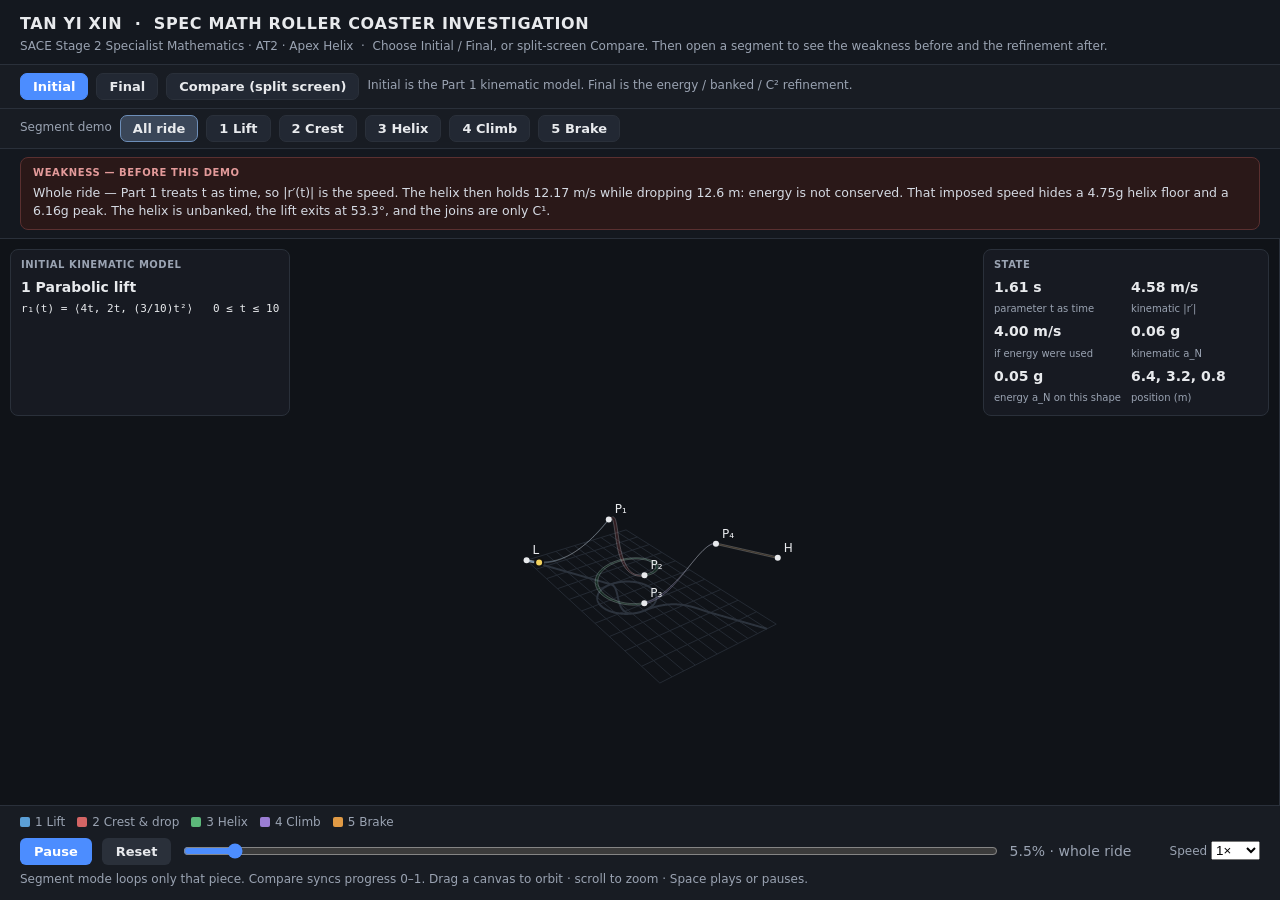
==== commit 1c12ab49: "Give the refined helix more drop and a banked two-rail look. Co-authored-by: Cursor <cursoragent@cur" ====
--- a/index.html
+++ b/index.html
@@ -165,12 +165,12 @@
     </footer>
   </div>
   <script>
-    const DATA = {"initial":{"samples":[{"s":0.0,"time":0.0,"p":[0.0,0.0,0.0],"v":4.47213595499958,"aN_g":0.06122448979591836,"aN_e_g":0.048979591836734684,"aT":0.0,"v_e":4.0,"nl_g":0.0,"nl_e_g":0.0,"bank":0.0,"z":0.0,"id":0},{"s":0.22416879986654042,"time":0.05012531328320802,"p":[0.20050125313283207,0.10025062656641603,0.000753764109521925],"v":4.4722370819234785,"aN_g":0.06122310537818582,"aN_e_g":0.04897626930930723,"aT":0.0,"v_e":4.0,"nl_g":0.0,"nl_e_g":0.0,"bank":0.0,"z":0.000753764109521925,"id":0},{"s":0.4483477375556579,"time":0.10025062656641603,"p":[0.40100250626566414,0.20050125313283207,0.0030150564380877],"v":4.472540448975917,"aN_g":0.06121895268840434,"aN_e_g":0.048966303980519536,"aT":0.0,"v_e":4.0,"nl_g":0.0,"nl_e_g":0.0,"bank":0.0,"z":0.0030150564380877,"id":0},{"s":0.6725469495147112,"time":0.15037593984962405,"p":[0.6015037593984962,0.3007518796992481,0.006783876985697325],"v":4.473046015008435,"aN_g":0.061212033416185425,"aN_e_g":0.04894970260728988,"aT":0.0,"v_e":4.0,"nl_g":0.0,"nl_e_g":0.0,"bank":0.0,"z":0.006783876985697325,"id":0},{"s":0.8967765694415548,"time":0.20050125313283207,"p":[0.8020050125313283,0.40100250626566414,0.0120602257523508],"v":4.473753711471254,"aN_g":0.061202350375427164,"aN_e_g":0.04892647643927426,"aT":0.0,"v_e":4.0,"nl_g":0.0,"nl_e_g":0.0,"bank":0.0,"z":0.0120602257523508,"id":0},{"s":1.1210467269121176,"time":0.2506265664160401,"p":[1.0025062656641603,0.5012531328320802,0.018844102738048124],"v":4.4746634424597405,"aN_g":0.061189907501137134,"aN_e_g":0.04889664120108938,"aT":0.0,"v_e":4.0,"nl_g":0.0,"nl_e_g":0.0,"bank":0.0,"z":0.018844102738048124,"id":0},{"s":1.3453675460107712,"time":0.3007518796992481,"p":[1.2030075187969924,0.6015037593984962,0.0271355079427893],"v":4.475775084779322,"aN_g":0.06117470984499466,"aN_e_g":0.04886021706749644,"aT":0.0,"v_e":4.0,"nl_g":0.0,"nl_e_g":0.0,"bank":0.0,"z":0.0271355079427893,"id":0},{"s":1.5697491439644164,"time":0.3508771929824561,"p":[1.4035087719298245,0.7017543859649122,0.036934441366574325],"v":4.4770884880287865,"aN_g":0.06115676356966186,"aN_e_g":0.04881722863161511,"aT":0.0,"v_e":4.0,"nl_g":0.0,"nl_e_g":0.0,"bank":0.0,"z":0.036934441366574325,"id":0},{"s":1.7942016297812,"time":0.40100250626566414,"p":[1.6040100250626566,0.8020050125313283,0.0482409030094032],"v":4.478603474701828,"aN_g":0.06113607594185606,"aN_e_g":0.048767704866258185,"aT":0.0,"v_e":4.0,"nl_g":0.0,"nl_e_g":0.0,"bank":0.0,"z":0.0482409030094032,"id":0},{"s":2.018735102894778,"time":0.45112781954887216,"p":[1.8045112781954886,0.9022556390977443,0.061054892871275926],"v":4.480319840306664,"aN_g":0.06111265532419899,"aN_e_g":0.048711679078496134,"aT":0.0,"v_e":4.0,"nl_g":0.0,"nl_e_g":0.0,"bank":0.0,"z":0.061054892871275926,"id":0},{"s":2.2433596518150223,"time":0.5012531328320802,"p":[2.0050125313283207,1.0025062656641603,0.0753764109521925],"v":4.482237353503564,"aN_g":0.06108651116586026,"aN_e_g":0.04864918885757902,"aT":0.0,"v_e":4.0,"nl_g":0.0,"nl_e_g":0.0,"bank":0.0,"z":0.0753764109521925,"id":0},{"s":2.4680853527860664,"time":0.5513784461152882,"p":[2.2055137844611528,1.1027568922305764,0.09120545725215293],"v":4.484355756260043,"aN_g":0.0610576539920161,"aN_e_g":0.048580276016362396,"aT":0.0,"v_e":4.0,"nl_g":0.0,"nl_e_g":0.0,"bank":0.0,"z":0.09120545725215293,"id":0},{"s":2.6929222684525693,"time":0.6015037593984962,"p":[2.406015037593985,1.2030075187969924,0.1085420317711572],"v":4.4866747640235065,"aN_g":0.06102609539214572,"aN_e_g":0.04850498652640009,"aT":0.0,"v_e":4.0,"nl_g":0.0,"nl_e_g":0.0,"bank":0.0,"z":0.1085420317711572,"id":0},{"s":2.917880446535062,"time":0.6516290726817042,"p":[2.606516290726817,1.3032581453634084,0.12738613450920533],"v":4.4891940659110565,"aN_g":0.060991848007191096,"aN_e_g":0.04842337044688473,"aT":0.0,"v_e":4.0,"nl_g":0.0,"nl_e_g":0.0,"bank":0.0,"z":0.12738613450920533,"id":0},{"s":3.1429699185152358,"time":0.7017543859649122,"p":[2.807017543859649,1.4035087719298245,0.1477377654662973],"v":4.491913324916182,"aN_g":0.060954925515607654,"aN_e_g":0.048335481847631784,"aT":0.0,"v_e":4.0,"nl_g":0.0,"nl_e_g":0.0,"bank":0.0,"z":0.1477377654662973,"id":0},{"s":3.368200698332005,"time":0.7518796992481203,"p":[3.007518796992481,1.5037593984962405,0.16959692464243314],"v":4.494832178132007,"aN_g":0.060915342618335706,"aN_e_g":0.048241378726318895,"aT":0.0,"v_e":4.0,"nl_g":0.0,"nl_e_g":0.0,"bank":0.0,"z":0.16959692464243314,"id":0},{"s":3.5935827810891694,"time":0.8020050125313283,"p":[3.208020050125313,1.6040100250626566,0.1929636120376128],"v":4.497950236990749,"aN_g":0.06087311502272508,"aN_e_g":0.04814112292020627,"aT":0.0,"v_e":4.0,"nl_g":0.0,"nl_e_g":0.0,"bank":0.0,"z":0.1929636120376128,"id":0},{"s":3.819126141775481,"time":0.8521303258145363,"p":[3.408521303258145,1.7042606516290726,0.21783782765183635],"v":4.5012670875190475,"aN_g":0.060828259425446216,"aN_e_g":0.04803478001257655,"aT":0.0,"v_e":4.0,"nl_g":0.0,"nl_e_g":0.0,"bank":0.0,"z":0.21783782765183635,"id":0},{"s":4.0448407339978925,"time":0.9022556390977443,"p":[3.6090225563909772,1.8045112781954886,0.2442195714851037],"v":4.504782290608739,"aN_g":0.06078079349442473,"aN_e_g":0.04792241923414623,"aT":0.0,"v_e":4.0,"nl_g":0.0,"nl_e_g":0.0,"bank":0.0,"z":0.2442195714851037,"id":0},{"s":4.2707364887287635,"time":0.9523809523809523,"p":[3.8095238095238093,1.9047619047619047,0.27210884353741494],"v":4.508495382302715,"aN_g":0.060730735849835966,"aN_e_g":0.04780411335971022,"aT":0.0,"v_e":4.0,"nl_g":0.0,"nl_e_g":0.0,"bank":0.0,"z":0.27210884353741494,"id":0},{"s":4.496823313067764,"time":1.0025062656641603,"p":[4.010025062656641,2.0050125313283207,0.30150564380877],"v":4.512405874095384,"aN_g":0.060678106044200146,"aN_e_g":0.04767993860029347,"aT":0.0,"v_e":4.0,"nl_g":0.0,"nl_e_g":0.0,"bank":0.0,"z":0.30150564380877,"id":0},{"s":4.723111089019192,"time":1.0526315789473684,"p":[4.2105263157894735,2.1052631578947367,0.33240997229916897],"v":4.516513253247354,"aN_g":0.060622924541617856,"aN_e_g":0.04754997449108973,"aT":0.0,"v_e":4.0,"nl_g":0.0,"nl_e_g":0.0,"bank":0.0,"z":0.33240997229916897,"id":0},{"s":4.949609672285416,"time":1.1027568922305764,"p":[4.4110275689223055,2.2055137844611528,0.3648218290086117],"v":4.520816983113819,"aN_g":0.06056521269618888,"aN_e_g":0.047414303775478714,"aT":0.0,"v_e":4.0,"nl_g":0.0,"nl_e_g":0.0,"bank":0.0,"z":0.3648218290086117,"id":0},{"s":5.176328891077108,"time":1.1528822055137844,"p":[4.611528822055138,2.305764411027569,0.3987412139370983],"v":4.525316503486194,"aN_g":0.06050499272965752,"aN_e_g":0.04727301228541699,"aT":0.0,"v_e":4.0,"nl_g":0.0,"nl_e_g":0.0,"bank":0.0,"z":0.3987412139370983,"id":0},{"s":5.403278544940925,"time":1.2030075187969924,"p":[4.81203007518797,2.406015037593985,0.4341681270846288],"v":4.530011230946514,"aN_g":0.06044228770832912,"aN_e_g":0.04712618881850528,"aT":0.0,"v_e":4.0,"nl_g":0.0,"nl_e_g":0.0,"bank":0.0,"z":0.4341681270846288,"id":0},{"s":5.630468403605265,"time":1.2531328320802004,"p":[5.012531328320802,2.506265664160401,0.47110256845120313],"v":4.534900559234066,"aN_g":0.06037712151930323,"aN_e_g":0.04697392501203826,"aT":0.0,"v_e":4.0,"nl_g":0.0,"nl_e_g":0.0,"bank":0.0,"z":0.47110256845120313,"id":0},{"s":5.857908205844699,"time":1.3032581453634084,"p":[5.213032581453634,2.606516290726817,0.5095445380368213],"v":4.539983859623753,"aN_g":0.06030951884606979,"aN_e_g":0.04681631521434698,"aT":0.0,"v_e":4.0,"nl_g":0.0,"nl_e_g":0.0,"bank":0.0,"z":0.5095445380368213,"id":0},{"s":6.085607658363642,"time":1.3533834586466165,"p":[5.413533834586466,2.706766917293233,0.5494940358414834],"v":4.54526048131565,"aN_g":0.06023950514351539,"aN_e_g":0.04665345635374586,"aT":0.0,"v_e":4.0,"nl_g":0.0,"nl_e_g":0.0,"bank":0.0,"z":0.5494940358414834,"id":0},{"s":6.313576434699833,"time":1.4035087719298245,"p":[5.614035087719298,2.807017543859649,0.5909510618651892],"v":4.5507297518352186,"aN_g":0.06016710661238708,"aN_e_g":0.046485447805396964,"aT":0.0,"v_e":4.0,"nl_g":0.0,"nl_e_g":0.0,"bank":0.0,"z":0.5909510618651892,"id":0},{"s":6.54182417414812,"time":1.4536340852130325,"p":[5.81453634085213,2.907268170426065,0.6339156161079389],"v":4.556390977443609,"aN_g":0.060092350173261665,"aN_e_g":0.04631239125640517,"aT":0.0,"v_e":4.0,"nl_g":0.0,"nl_e_g":0.0,"bank":0.0,"z":0.6339156161079389,"id":0},{"s":6.770360480705065,"time":1.5037593984962405,"p":[6.015037593984962,3.007518796992481,0.6783876985697326],"v":4.562243443557531,"aN_g":0.060015263440068696,"aN_e_g":0.046134390569455175,"aT":0.0,"v_e":4.0,"nl_g":0.0,"nl_e_g":0.0,"bank":0.0,"z":0.6783876985697326,"id":0},{"s":6.999194922034813,"time":1.5538847117794485,"p":[6.215538847117794,3.107769423558897,0.7243673092505699],"v":4.56828641517809,"aN_g":0.05993587469321522,"aN_e_g":0.04595155164530049,"aT":0.0,"v_e":4.0,"nl_g":0.0,"nl_e_g":0.0,"bank":0.0,"z":0.7243673092505699,"id":0},{"s":7.228337028456675,"time":1.6040100250626566,"p":[6.416040100250626,3.208020050125313,0.7718544481504512],"v":4.574519137328047,"aN_g":0.059854212852360915,"aN_e_g":0.045763982284410684,"aT":0.0,"v_e":4.0,"nl_g":0.0,"nl_e_g":0.0,"bank":0.0,"z":0.7718544481504512,"id":0},{"s":7.457796291954827,"time":1.6541353383458646,"p":[6.616541353383458,3.308270676691729,0.8208491152693763],"v":4.580940835496923,"aN_g":0.05977030744889115,"aN_e_g":0.0455717920480786,"aT":0.0,"v_e":4.0,"nl_g":0.0,"nl_e_g":0.0,"bank":0.0,"z":0.8208491152693763,"id":0},{"s":7.687582165210504,"time":1.7042606516290726,"p":[6.81704260651629,3.408521303258145,0.8713513106073454],"v":4.587550716093372,"aN_g":0.059684188598136144,"aN_e_g":0.04537509211928485,"aT":0.0,"v_e":4.0,"nl_g":0.0,"nl_e_g":0.0,"bank":0.0,"z":0.8713513106073454,"id":0},{"s":7.917704060657045,"time":1.7543859649122806,"p":[7.017543859649122,3.508771929824561,0.9233610341643581],"v":4.594347966904252,"aN_g":0.059595886971383495,"aN_e_g":0.04517399516361038,"aT":0.0,"v_e":4.0,"nl_g":0.0,"nl_e_g":0.0,"bank":0.0,"z":0.9233610341643581,"id":0},{"s":8.1481713495581,"time":1.8045112781954886,"p":[7.2180451127819545,3.6090225563909772,0.9768782859404148],"v":4.601331757559815,"aN_g":0.05950543376773069,"aN_e_g":0.04496861519048108,"aT":0.0,"v_e":4.0,"nl_g":0.0,"nl_e_g":0.0,"bank":0.0,"z":0.9768782859404148,"id":0},{"s":8.378993361109288,"time":1.8546365914786966,"p":[7.4185463659147866,3.7092731829573933,1.0319030659355153],"v":4.608501240004457,"aN_g":0.05941286068582389,"aN_e_g":0.044759067415020656,"aT":0.0,"v_e":4.0,"nl_g":0.0,"nl_e_g":0.0,"bank":0.0,"z":1.0319030659355153,"id":0},{"s":8.610179381563606,"time":1.9047619047619047,"p":[7.619047619047619,3.8095238095238093,1.0884353741496597],"v":4.615855548972432,"aN_g":0.05931819989552854,"aN_e_g":0.044545468120780064,"aT":0.0,"v_e":4.0,"nl_g":0.0,"nl_e_g":0.0,"bank":0.0,"z":1.0884353741496597,"id":0},{"s":8.841738653380766,"time":1.9548872180451127,"p":[7.819548872180451,3.9097744360902253,1.146475210582848],"v":4.62339380246799,"aN_g":0.0592214840095761,"aN_e_g":0.04432793452360193,"aT":0.0,"v_e":4.0,"nl_g":0.0,"nl_e_g":0.0,"bank":0.0,"z":1.146475210582848,"id":0},{"s":9.073680374400718,"time":2.0050125313283207,"p":[8.020050125313283,4.010025062656641,1.20602257523508],"v":4.6311151022493595,"aN_g":0.05912274605523043,"aN_e_g":0.04410658463686946,"aT":0.0,"v_e":4.0,"nl_g":0.0,"nl_e_g":0.0,"bank":0.0,"z":1.20602257523508,"id":0},{"s":9.306013697041505,"time":2.0551378446115285,"p":[8.220551378446114,4.110275689223057,1.2670774681063557],"v":4.639018534316028,"aN_g":0.05902201944601646,"aN_e_g":0.04388153713837846,"aT":0.0,"v_e":4.0,"nl_g":0.0,"nl_e_g":0.0,"bank":0.0,"z":1.2670774681063557,"id":0},{"s":9.538747727521631,"time":2.1052631578947367,"p":[8.421052631578947,4.2105263157894735,1.3296398891966759],"v":4.647103169398761,"aN_g":0.058919337953552677,"aN_e_g":0.04365291123906109,"aT":0.0,"v_e":4.0,"nl_g":0.0,"nl_e_g":0.0,"bank":0.0,"z":1.3296398891966759,"id":0},{"s":9.771891525107026,"time":2.155388471177945,"p":[8.62155388471178,4.31077694235589,1.3937098385060396],"v":4.655368063451831,"aN_g":0.0588147356795271,"aN_e_g":0.04342082655377782,"aT":0.0,"v_e":4.0,"nl_g":0.0,"nl_e_g":0.0,"bank":0.0,"z":1.3937098385060396,"id":0},{"s":10.005454101382751,"time":2.2055137844611528,"p":[8.822055137844611,4.4110275689223055,1.4592873160344468],"v":4.663812258146906,"aN_g":0.05870824702785598,"aN_e_g":0.04318540297438353,"aT":0.0,"v_e":4.0,"nl_g":0.0,"nl_e_g":0.0,"bank":0.0,"z":1.4592873160344468,"id":0},{"s":10.23944441954948,"time":2.2556390977443606,"p":[9.022556390977442,4.511278195488721,1.5263723217818979],"v":4.672434781368091,"aN_g":0.058599906677062566,"aN_e_g":0.042946760545261156,"aT":0.0,"v_e":4.0,"nl_g":0.0,"nl_e_g":0.0,"bank":0.0,"z":1.5263723217818979,"id":0},{"s":10.473871393744812,"time":2.305764411027569,"p":[9.223057644110275,4.611528822055138,1.5949648557483933],"v":4.681234647707598,"aN_g":0.058489749552911946,"aN_e_g":0.04270501934150427,"aT":0.0,"v_e":4.0,"nl_g":0.0,"nl_e_g":0.0,"bank":0.0,"z":1.5949648557483933,"id":0},{"s":10.708743888389437,"time":2.355889724310777,"p":[9.423558897243108,4.711779448621554,1.6650649179339325],"v":4.690210858961537,"aN_g":0.05837781080133668,"aN_e_g":0.04246029934991805,"aT":0.0,"v_e":4.0,"nl_g":0.0,"nl_e_g":0.0,"bank":0.0,"z":1.6650649179339325,"id":0},{"s":10.944070717558146,"time":2.406015037593985,"p":[9.62406015037594,4.81203007518797,1.7366725083385153],"v":4.699362404625357,"aN_g":0.05826412576168609,"aN_e_g":0.04221272035299517,"aT":0.0,"v_e":4.0,"nl_g":0.0,"nl_e_g":0.0,"bank":0.0,"z":1.7366725083385153,"id":0},{"s":11.179860644375667,"time":2.4561403508771926,"p":[9.82456140350877,4.912280701754385,1.8097876269621416],"v":4.70868826238843,"aN_g":0.05814872994033103,"aN_e_g":0.041962401816011005,"aT":0.0,"v_e":4.0,"nl_g":0.0,"nl_e_g":0.0,"bank":0.0,"z":1.8097876269621416,"id":0},{"s":11.416122380437242,"time":2.506265664160401,"p":[10.025062656641603,5.012531328320802,1.8844102738048125],"v":4.718187398627335,"aN_g":0.05803165898465361,"aN_e_g":0.041709462777369595,"aT":0.0,"v_e":4.0,"nl_g":0.0,"nl_e_g":0.0,"bank":0.0,"z":1.8844102738048125,"id":0},{"s":11.652864585253894,"time":2.556390977443609,"p":[10.225563909774436,5.112781954887218,1.9605404488665272],"v":4.727858768897378,"aN_g":0.05791294865745059,"aN_e_g":0.04145402174231984,"aT":0.0,"v_e":4.0,"nl_g":0.0,"nl_e_g":0.0,"bank":0.0,"z":1.9605404488665272,"id":0},{"s":11.890095865722293,"time":2.606516290726817,"p":[10.426065162907268,5.213032581453634,2.0381781521472853],"v":4.737701318421914,"aN_g":0.057792634811776836,"aN_e_g":0.04119619658014812,"aT":0.0,"v_e":4.0,"nl_g":0.0,"nl_e_g":0.0,"bank":0.0,"z":2.0381781521472853,"id":0},{"s":12.127824775619073,"time":2.6566416040100247,"p":[10.626566416040099,5.313283208020049,2.117323383647087],"v":4.747713982579037,"aN_g":0.05767075336625404,"aN_e_g":0.040936104424942284,"aT":0.0,"v_e":4.0,"nl_g":0.0,"nl_e_g":0.0,"bank":0.0,"z":2.117323383647087,"id":0},{"s":12.36605981511947,"time":2.706766917293233,"p":[10.827067669172932,5.413533834586466,2.1979761433659335],"v":4.757895687385246,"aN_g":0.05754734028086763,"aN_e_g":0.04067386158000849,"aT":0.0,"v_e":4.0,"nl_g":0.0,"nl_e_g":0.0,"bank":0.0,"z":2.1979761433659335,"id":0},{"s":12.604809430340117,"time":2.756892230576441,"p":[11.027568922305765,5.513784461152882,2.2801364313038235],"v":4.768245349975668,"aN_g":0.0574224315332743,"aN_e_g":0.04040958342601181,"aT":0.0,"v_e":4.0,"nl_g":0.0,"nl_e_g":0.0,"bank":0.0,"z":2.2801364313038235,"id":0},{"s":12.844082012905826,"time":2.807017543859649,"p":[11.228070175438596,5.614035087719298,2.363804247460757],"v":4.778761879080491,"aN_g":0.05729606309563925,"aN_e_g":0.04014338433289814,"aT":0.0,"v_e":4.0,"nl_g":0.0,"nl_e_g":0.0,"bank":0.0,"z":2.363804247460757,"id":0},{"s":13.083885899540151,"time":2.8571428571428568,"p":[11.428571428571427,5.7142857142857135,2.448979591836734],"v":4.789444175497203,"aN_g":0.05716827091202229,"aN_e_g":0.039875377575645445,"aT":0.0,"v_e":4.0,"nl_g":0.0,"nl_e_g":0.0,"bank":0.0,"z":2.448979591836734,"id":0},{"s":13.324229371679495,"time":2.907268170426065,"p":[11.62907268170426,5.81453634085213,2.5356624644317556],"v":4.8002911325583275,"aN_g":0.05703909087632914,"aN_e_g":0.039605675253879195,"aT":0.0,"v_e":4.0,"nl_g":0.0,"nl_e_g":0.0,"bank":0.0,"z":2.5356624644317556,"id":0},{"s":13.565120655110547,"time":2.9573934837092732,"p":[11.829573934837093,5.9147869674185465,2.623852865245821],"v":4.811301636594299,"aN_g":0.05690855881084289,"aN_e_g":0.03933438821537771,"aT":0.0,"v_e":4.0,"nl_g":0.0,"nl_e_g":0.0,"bank":0.0,"z":2.623852865245821,"id":0},{"s":13.806567919630808,"time":3.007518796992481,"p":[12.030075187969924,6.015037593984962,2.7135507942789303],"v":4.822474567391176,"aN_g":0.05677671044534959,"aN_e_g":0.039061625983481514,"aT":0.0,"v_e":4.0,"nl_g":0.0,"nl_e_g":0.0,"bank":0.0,"z":2.7135507942789303,"id":0},{"s":14.048579278731907,"time":3.057644110275689,"p":[12.230576441102755,6.115288220551378,2.8047562515310824],"v":4.8338087986428775,"aN_g":0.05664358139686942,"aN_e_g":0.0387874966884117,"aT":0.0,"v_e":4.0,"nl_g":0.0,"nl_e_g":0.0,"bank":0.0,"z":2.8047562515310824,"id":0},{"s":14.291162789305448,"time":3.107769423558897,"p":[12.431077694235588,6.215538847117794,2.8974692370022797],"v":4.845303198397675,"aN_g":0.05650920715000406,"aN_e_g":0.03851210700249166,"aT":0.0,"v_e":4.0,"nl_g":0.0,"nl_e_g":0.0,"bank":0.0,"z":2.8974692370022797,"id":0},{"s":14.534326451371086,"time":3.1578947368421053,"p":[12.631578947368421,6.315789473684211,2.9916897506925206],"v":4.856956629498664,"aN_g":0.05637362303790913,"aN_e_g":0.03823556207925824,"aT":0.0,"v_e":4.0,"nl_g":0.0,"nl_e_g":0.0,"bank":0.0,"z":2.9916897506925206,"id":0},{"s":14.778078207826534,"time":3.208020050125313,"p":[12.832080200501252,6.416040100250626,3.087417792601805],"v":4.868767950017968,"aN_g":0.05623686422389895,"aN_e_g":0.03795796549643891,"aT":0.0,"v_e":4.0,"nl_g":0.0,"nl_e_g":0.0,"bank":0.0,"z":3.087417792601805,"id":0},{"s":15.022425944219163,"time":3.258145363408521,"p":[13.032581453634084,6.516290726817042,3.1846533627301326],"v":4.8807360136844276,"aN_g":0.05609896568368974,"aN_e_g":0.0376794192027638,"aT":0.0,"v_e":4.0,"nl_g":0.0,"nl_e_g":0.0,"bank":0.0,"z":3.1846533627301326,"id":0},{"s":15.267377488538884,"time":3.308270676691729,"p":[13.233082706766917,6.616541353383458,3.2833964610775053],"v":4.892859670304576,"aN_g":0.055959962188285556,"aN_e_g":0.03740002346857279,"aT":0.0,"v_e":4.0,"nl_g":0.0,"nl_e_g":0.0,"bank":0.0,"z":3.2833964610775053,"id":0},{"s":15.512940611031933,"time":3.3583959899749374,"p":[13.43358395989975,6.716791979949875,3.383647087643922],"v":4.905137766176676,"aN_g":0.05581988828751061,"aN_e_g":0.037119876840171616,"aT":0.0,"v_e":4.0,"nl_g":0.0,"nl_e_g":0.0,"bank":0.0,"z":3.383647087643922,"id":0},{"s":15.759123024035269,"time":3.408521303258145,"p":[13.63408521303258,6.81704260651629,3.4854052424293815],"v":4.917569144497641,"aN_g":0.055678778294189525,"aN_e_g":0.0368390760978827,"aT":0.0,"v_e":4.0,"nl_g":0.0,"nl_e_g":0.0,"bank":0.0,"z":3.4854052424293815,"id":0},{"s":16.00593238183116,"time":3.458646616541353,"p":[13.834586466165412,6.917293233082706,3.5886709254338847],"v":4.9301526457626705,"aN_g":0.05553666626897619,"aN_e_g":0.03655771621773092,"aT":0.0,"v_e":4.0,"nl_g":0.0,"nl_e_g":0.0,"bank":0.0,"z":3.5886709254338847,"id":0},{"s":16.253376280521625,"time":3.508771929824561,"p":[14.035087719298245,7.017543859649122,3.6934441366574324],"v":4.9428871081574295,"aN_g":0.05539358600583091,"aN_e_g":0.03627589033669834,"aT":0.0,"v_e":4.0,"nl_g":0.0,"nl_e_g":0.0,"bank":0.0,"z":3.6934441366574324,"id":0},{"s":16.50146225792234,"time":3.5588972431077694,"p":[14.235588972431078,7.117794486215539,3.799724876100025],"v":4.955771367942637,"aN_g":0.055249571018144004,"aN_e_g":0.03599368972147609,"aT":0.0,"v_e":4.0,"nl_g":0.0,"nl_e_g":0.0,"bank":0.0,"z":3.799724876100025,"id":0},{"s":16.750197793475632,"time":3.6090225563909772,"p":[14.436090225563909,7.2180451127819545,3.9075131437616593],"v":4.96880425983093,"aN_g":0.05510465452550307,"aN_e_g":0.03571120374063706,"aT":0.0,"v_e":4.0,"nl_g":0.0,"nl_e_g":0.0,"bank":0.0,"z":3.9075131437616593,"id":0},{"s":16.99959030818217,"time":3.659147869674185,"p":[14.63659147869674,7.31829573934837,4.016808939642337],"v":4.9819846173558995,"aN_g":0.05495886944109999,"aN_e_g":0.035428519840147873,"aT":0.0,"v_e":4.0,"nl_g":0.0,"nl_e_g":0.0,"bank":0.0,"z":4.016808939642337,"id":0},{"s":17.24964716455096,"time":3.7092731829573933,"p":[14.837092731829573,7.4185463659147866,4.127612263742061],"v":4.995311273233178,"aN_g":0.05481224835977311,"aN_e_g":0.03514572352213527,"aT":0.0,"v_e":4.0,"nl_g":0.0,"nl_e_g":0.0,"bank":0.0,"z":4.127612263742061,"id":0},{"s":17.5003756665672,"time":3.7593984962406015,"p":[15.037593984962406,7.518796992481203,4.239923116060829],"v":5.008783059713506,"aN_g":0.05466482354667853,"aN_e_g":0.034862898326817666,"aT":0.0,"v_e":4.0,"nl_g":0.0,"nl_e_g":0.0,"bank":0.0,"z":4.239923116060829,"id":0},{"s":17.751783059677702,"time":3.8095238095238093,"p":[15.238095238095237,7.619047619047619,4.353741496598639],"v":5.022398808927699,"aN_g":0.054516626926584044,"aN_e_g":0.03458012581750961,"aT":0.0,"v_e":4.0,"nl_g":0.0,"nl_e_g":0.0,"bank":0.0,"z":4.353741496598639,"id":0},{"s":18.003876530793338,"time":3.859649122807017,"p":[15.438596491228068,7.719298245614034,4.469067405355493],"v":5.036157353223446,"aN_g":0.05436769007377818,"aN_e_g":0.034297485568604506,"aT":0.0,"v_e":4.0,"nl_g":0.0,"nl_e_g":0.0,"bank":0.0,"z":4.469067405355493,"id":0},{"s":18.256663208308183,"time":3.9097744360902253,"p":[15.639097744360901,7.819548872180451,4.585900842331392],"v":5.0500575254939095,"aN_g":0.054218044202586094,"aN_e_g":0.03401505515643754,"aT":0.0,"v_e":4.0,"nl_g":0.0,"nl_e_g":0.0,"bank":0.0,"z":4.585900842331392,"id":0},{"s":18.510150162134927,"time":3.9598997493734336,"p":[15.839598997493734,7.919799498746867,4.704241807526335],"v":5.064098159498056,"aN_g":0.05406772015848332,"aN_e_g":0.033732910152930076,"aT":0.0,"v_e":4.0,"nl_g":0.0,"nl_e_g":0.0,"bank":0.0,"z":4.704241807526335,"id":0},{"s":18.764344403756144,"time":4.010025062656641,"p":[16.040100250626566,8.020050125313283,4.82409030094032],"v":5.07827809017273,"aN_g":0.053916748409797766,"aN_e_g":0.03345112412191372,"aT":0.0,"v_e":4.0,"nl_g":0.0,"nl_e_g":0.0,"bank":0.0,"z":4.82409030094032,"id":0},{"s":19.019252886290978,"time":4.060150375939849,"p":[16.240601503759397,8.120300751879698,4.94544632257335],"v":5.09259615393642,"aN_g":0.05376515903998967,"aN_e_g":0.03316976861803233,"aT":0.0,"v_e":4.0,"nl_g":0.0,"nl_e_g":0.0,"bank":0.0,"z":4.94544632257335,"id":0},{"s":19.27488250457685,"time":4.110275689223057,"p":[16.441102756892228,8.220551378446114,5.068309872425423],"v":5.107051188984745,"aN_g":0.053612981740498715,"aN_e_g":0.03288891318811808,"aT":0.0,"v_e":4.0,"nl_g":0.0,"nl_e_g":0.0,"bank":0.0,"z":5.068309872425423,"id":0},{"s":19.53124009526579,"time":4.160401002506266,"p":[16.641604010025063,8.320802005012531,5.192680950496542],"v":5.121642035577638,"aN_g":0.05346024580414681,"aN_e_g":0.03260862537493824,"aT":0.0,"v_e":4.0,"nl_g":0.0,"nl_e_g":0.0,"bank":0.0,"z":5.192680950496542,"id":0},{"s":19.788332436934912,"time":4.2105263157894735,"p":[16.842105263157894,8.421052631578947,5.3185595567867034],"v":5.136367536318254,"aN_g":0.05330698011908512,"aN_e_g":0.032328970723208277,"aT":0.0,"v_e":4.0,"nl_g":0.0,"nl_e_g":0.0,"bank":0.0,"z":5.3185595567867034,"id":0},{"s":20.046166250210725,"time":4.260651629072681,"p":[17.042606516290725,8.521303258145362,5.445945691295908],"v":5.15122653642364,"aN_g":0.05315321316327244,"aN_e_g":0.03205001278776688,"aT":0.0,"v_e":4.0,"nl_g":0.0,"nl_e_g":0.0,"bank":0.0,"z":5.445945691295908,"id":0},{"s":20.304748197906754,"time":4.31077694235589,"p":[17.24310776942356,8.62155388471178,5.574839354024158],"v":5.166217883987182,"aN_g":0.05299897299947304,"aN_e_g":0.03177181314380969,"aT":0.0,"v_e":4.0,"nl_g":0.0,"nl_e_g":0.0,"bank":0.0,"z":5.574839354024158,"id":0},{"s":20.56408488517412,"time":4.360902255639098,"p":[17.44360902255639,8.721804511278195,5.705240544971451],"v":5.18134043023287,"aN_g":0.05284428727076045,"aN_e_g":0.031494431399077885,"aT":0.0,"v_e":4.0,"nl_g":0.0,"nl_e_g":0.0,"bank":0.0,"z":5.705240544971451,"id":0},{"s":20.82418285966468,"time":4.4110275689223055,"p":[17.644110275689222,8.822055137844611,5.837149264137787],"v":5.1965930297614555,"aN_g":0.052689183196514444,"aN_e_g":0.031217925207899584,"aT":0.0,"v_e":4.0,"nl_g":0.0,"nl_e_g":0.0,"bank":0.0,"z":5.837149264137787,"id":0},{"s":21.085048611706313,"time":4.461152882205513,"p":[17.844611528822053,8.922305764411027,5.9705655115231675],"v":5.211974540788529,"aN_g":0.05253368756889727,"aN_e_g":0.030942350286982293,"aT":0.0,"v_e":4.0,"nl_g":0.0,"nl_e_g":0.0,"bank":0.0,"z":5.9705655115231675,"id":0},{"s":21.34668857448987,"time":4.511278195488721,"p":[18.045112781954884,9.022556390977442,6.105489287127591],"v":5.2274838253746045,"aN_g":0.0523778267497959,"aN_e_g":0.030667760432856628,"aT":0.0,"v_e":4.0,"nl_g":0.0,"nl_e_g":0.0,"bank":0.0,"z":6.105489287127591,"id":0},{"s":21.60910912426756,"time":4.56140350877193,"p":[18.24561403508772,9.12280701754386,6.241920590951062],"v":5.243119749647272,"aN_g":0.05222162666821627,"aN_e_g":0.030394207540872343,"aT":0.0,"v_e":4.0,"nl_g":0.0,"nl_e_g":0.0,"bank":0.0,"z":6.241920590951062,"id":0},{"s":21.872316580562178,"time":4.611528822055138,"p":[18.44611528822055,9.223057644110275,6.379859422993573],"v":5.258881184015502,"aN_g":0.0520651128181154,"aN_e_g":0.03012174162564961,"aT":0.0,"v_e":4.0,"nl_g":0.0,"nl_e_g":0.0,"bank":0.0,"z":6.379859422993573,"id":0},{"s":22.13631720638694,"time":4.661654135338345,"p":[18.64661654135338,9.32330827067669,6.519305783255128],"v":5.274767003376183,"aN_g":0.05190831025665767,"aN_e_g":0.02985041084289034,"aT":0.0,"v_e":4.0,"nl_g":0.0,"nl_e_g":0.0,"bank":0.0,"z":6.519305783255128,"id":0},{"s":22.401117208475487,"time":4.711779448621554,"p":[18.847117794486216,9.423558897243108,6.66025967173573],"v":5.290776087312983,"aN_g":0.05175124360288093,"aN_e_g":0.02958026151245622,"aT":0.0,"v_e":4.0,"nl_g":0.0,"nl_e_g":0.0,"bank":0.0,"z":6.66025967173573,"id":0},{"s":22.66672273752158,"time":4.761904761904762,"p":[19.047619047619047,9.523809523809524,6.802721088435375],"v":5.306907320287631,"aN_g":0.05159393703675822,"aN_e_g":0.02931133814262207,"aT":0.0,"v_e":4.0,"nl_g":0.0,"nl_e_g":0.0,"bank":0.0,"z":6.802721088435375,"id":0},{"s":22.933139888428325,"time":4.81203007518797,"p":[19.24812030075188,9.62406015037594,6.946690033354061],"v":5.32315959182372,"aN_g":0.05143641429864134,"aN_e_g":0.029043683455415546,"aT":0.0,"v_e":4.0,"nl_g":0.0,"nl_e_g":0.0,"bank":0.0,"z":6.946690033354061,"id":0},{"s":23.200374700566304,"time":4.8621553884711775,"p":[19.44862155388471,9.724310776942355,7.092166506491791],"v":5.3395317966831275,"aN_g":0.05127869868907163,"aN_e_g":0.028777338412956373,"aT":0.0,"v_e":4.0,"nl_g":0.0,"nl_e_g":0.0,"bank":0.0,"z":7.092166506491791,"id":0},{"s":23.46843315804045,"time":4.912280701754385,"p":[19.64912280701754,9.82456140350877,7.239150507848566],"v":5.356022835035179,"aN_g":0.05112081306894447,"aN_e_g":0.02851234224471063,"aT":0.0,"v_e":4.0,"nl_g":0.0,"nl_e_g":0.0,"bank":0.0,"z":7.239150507848566,"id":0},{"s":23.73732118996518,"time":4.962406015037594,"p":[19.849624060150376,9.924812030075188,7.3876420374243885],"v":5.372631612618649,"aN_g":0.050962779860013095,"aN_e_g":0.028248732475578235,"aT":0.0,"v_e":4.0,"nl_g":0.0,"nl_e_g":0.0,"bank":0.0,"z":7.3876420374243885,"id":0},{"s":24.00704467074746,"time":5.012531328320802,"p":[20.050125313283207,10.025062656641603,7.53764109521925],"v":5.389357040896725,"aN_g":0.050804621045718215,"aN_e_g":0.02798654495473423,"aT":0.0,"v_e":4.0,"nl_g":0.0,"nl_e_g":0.0,"bank":0.0,"z":7.53764109521925,"id":0},{"s":24.277609420377537,"time":5.0626566416040095,"p":[20.250626566416038,10.125313283208019,7.689147681233156],"v":5.406198037205055,"aN_g":0.050646358172329396,"aN_e_g":0.0277258138851468,"aT":0.0,"v_e":4.0,"nl_g":0.0,"nl_e_g":0.0,"bank":0.0,"z":7.689147681233156,"id":0},{"s":24.54902120472682,"time":5.112781954887218,"p":[20.451127819548873,10.225563909774436,7.842161795466109],"v":5.423153524892996,"aN_g":0.05048801235038497,"aN_e_g":0.027466571853698184,"aT":0.0,"v_e":4.0,"nl_g":0.0,"nl_e_g":0.0,"bank":0.0,"z":7.842161795466109,"id":0},{"s":24.821285735852747,"time":5.162907268170426,"p":[20.651629072681704,10.325814536340852,7.9966834379181035],"v":5.440222433458188,"aN_g":0.05032960425641679,"aN_e_g":0.027208849861836526,"aT":0.0,"v_e":4.0,"nl_g":0.0,"nl_e_g":0.0,"bank":0.0,"z":7.9966834379181035,"id":0},{"s":25.09440867231021,"time":5.213032581453634,"p":[20.852130325814535,10.426065162907268,8.152712608589141],"v":5.457403698674579,"aN_g":0.05017115413494686,"aN_e_g":0.026952677356690127,"aT":0.0,"v_e":4.0,"nl_g":0.0,"nl_e_g":0.0,"bank":0.0,"z":8.152712608589141,"id":0},{"s":25.368395619469222,"time":5.263157894736842,"p":[21.052631578947366,10.526315789473683,8.310249307479223],"v":5.474696262714039,"aN_g":0.0500126818007425,"aN_e_g":0.026698082262577517,"aT":0.0,"v_e":4.0,"nl_g":0.0,"nl_e_g":0.0,"bank":0.0,"z":8.310249307479223,"id":0},{"s":25.643252129838544,"time":5.313283208020049,"p":[21.253132832080198,10.626566416040099,8.469293534588347],"v":5.492099074261682,"aN_g":0.04985420664131767,"aN_e_g":0.026445091012850183,"aT":0.0,"v_e":4.0,"nl_g":0.0,"nl_e_g":0.0,"bank":0.0,"z":8.469293534588347,"id":0},{"s":25.918983703394932,"time":5.363408521303258,"p":[21.453634085213032,10.726817042606516,8.62984528991652],"v":5.509611088625024,"aN_g":0.04969574761966762,"aN_e_g":0.026193728582007005,"aT":0.0,"v_e":4.0,"nl_g":0.0,"nl_e_g":0.0,"bank":0.0,"z":8.62984528991652,"id":0},{"s":26.19559578791768,"time":5.413533834586466,"p":[21.654135338345863,10.827067669172932,8.791904573463734],"v":5.5272312678371325,"aN_g":0.04953732327722449,"aN_e_g":0.025944018518022048,"aT":0.0,"v_e":4.0,"nl_g":0.0,"nl_e_g":0.0,"bank":0.0,"z":8.791904573463734,"id":0},{"s":26.473093779328224,"time":5.463659147869674,"p":[21.854636591478695,10.927318295739347,8.95547138522999],"v":5.544958580753871,"aN_g":0.04937895173702199,"aN_e_g":0.025695982974830504,"aT":0.0,"v_e":4.0,"nl_g":0.0,"nl_e_g":0.0,"bank":0.0,"z":8.95547138522999,"id":0},{"s":26.75148302203446,"time":5.513784461152882,"p":[22.05513784461153,11.027568922305765,9.120545725215294],"v":5.562792003145394,"aN_g":0.04922065070705736,"aN_e_g":0.02544964274491981,"aT":0.0,"v_e":4.0,"nl_g":0.0,"nl_e_g":0.0,"bank":0.0,"z":9.120545725215294,"id":0},{"s":27.03076880927948,"time":5.56390977443609,"p":[22.25563909774436,11.12781954887218,9.287127593419639],"v":5.580730517782019,"aN_g":0.04906243748383875,"aN_e_g":0.025205017291975513,"aT":0.0,"v_e":4.0,"nl_g":0.0,"nl_e_g":0.0,"bank":0.0,"z":9.287127593419639,"id":0},{"s":27.310956383494517,"time":5.614035087719298,"p":[22.45614035087719,11.228070175438596,9.455216989843027],"v":5.598773114514611,"aN_g":0.0489043289561072,"aN_e_g":0.024962124783534392,"aT":0.0,"v_e":4.0,"nl_g":0.0,"nl_e_g":0.0,"bank":0.0,"z":9.455216989843027,"id":0},{"s":27.592050936655763,"time":5.664160401002506,"p":[22.656641604010023,11.328320802005011,9.62481391448546],"v":5.6169187903496125,"aN_g":0.04874634160872193,"aN_e_g":0.024720982123599522,"aT":0.0,"v_e":4.0,"nl_g":0.0,"nl_e_g":0.0,"bank":0.0,"z":9.62481391448546,"id":0},{"s":27.87405761064482,"time":5.7142857142857135,"p":[22.857142857142854,11.428571428571427,9.795918367346935],"v":5.635166549518862,"aN_g":0.048588491526698384,"aN_e_g":0.024481604985174512,"aT":0.0,"v_e":4.0,"nl_g":0.0,"nl_e_g":0.0,"bank":0.0,"z":9.795918367346935,"id":0},{"s":28.156981497612506,"time":5.764411027568922,"p":[23.05764411027569,11.528822055137844,9.968530348427459],"v":5.653515403544325,"aN_g":0.04843079439938855,"aN_e_g":0.024244007842676687,"aT":0.0,"v_e":4.0,"nl_g":0.0,"nl_e_g":0.0,"bank":0.0,"z":9.968530348427459,"id":0},{"s":28.440827640345805,"time":5.81453634085213,"p":[23.25814536340852,11.62907268170426,10.142649857727022],"v":5.671964371297869,"aN_g":0.04827326552479366,"aN_e_g":0.024008204004191357,"aT":0.0,"v_e":4.0,"nl_g":0.0,"nl_e_g":0.0,"bank":0.0,"z":10.142649857727022,"id":0},{"s":28.725601032637694,"time":5.864661654135338,"p":[23.45864661654135,11.729323308270676,10.318276895245631],"v":5.6905124790562365,"aN_g":0.04811591981399915,"aN_e_g":0.02377420564353129,"aT":0.0,"v_e":4.0,"nl_g":0.0,"nl_e_g":0.0,"bank":0.0,"z":10.318276895245631,"id":0},{"s":29.01130661965959,"time":5.9147869674185465,"p":[23.659147869674186,11.829573934837093,10.495411460983284],"v":5.7091587605513245,"aN_g":0.04795877179572259,"aN_e_g":0.02354202383206824,"aT":0.0,"v_e":4.0,"nl_g":0.0,"nl_e_g":0.0,"bank":0.0,"z":10.495411460983284,"id":0},{"s":29.297949298336185,"time":5.964912280701754,"p":[23.859649122807017,11.929824561403509,10.67405355493998],"v":5.727902257015912,"aN_g":0.04780183562096541,"aN_e_g":0.02331166857030532,"aT":0.0,"v_e":4.0,"nl_g":0.0,"nl_e_g":0.0,"bank":0.0,"z":10.67405355493998,"id":0},{"s":29.585533917722532,"time":6.015037593984962,"p":[24.06015037593985,12.030075187969924,10.854203177115721],"v":5.746742017224966,"aN_g":0.04764512506775939,"aN_e_g":0.023083148819161105,"aT":0.0,"v_e":4.0,"nl_g":0.0,"nl_e_g":0.0,"bank":0.0,"z":10.854203177115721,"id":0},{"s":29.874065279383007,"time":6.06516290726817,"p":[24.26065162907268,12.13032581453634,11.035860327510504],"v":5.765677097532657,"aN_g":0.047488653545999335,"aN_e_g":0.022856472530938445,"aT":0.0,"v_e":4.0,"nl_g":0.0,"nl_e_g":0.0,"bank":0.0,"z":11.035860327510504,"id":0},{"s":30.163548137772082,"time":6.115288220551378,"p":[24.46115288220551,12.230576441102755,11.21902500612433],"v":5.78470656190521,"aN_g":0.047332434102353695,"aN_e_g":0.022631646679953092,"aT":0.0,"v_e":4.0,"nl_g":0.0,"nl_e_g":0.0,"bank":0.0,"z":11.21902500612433,"id":0},{"s":30.45398720061662,"time":6.165413533834586,"p":[24.661654135338345,12.330827067669173,11.403697212957203],"v":5.803829481949711,"aN_g":0.04717647942524509,"aN_e_g":0.022408677292799065,"aT":0.0,"v_e":4.0,"nl_g":0.0,"nl_e_g":0.0,"bank":0.0,"z":11.403697212957203,"id":0},{"s":30.745387129299505,"time":6.215538847117794,"p":[24.862155388471177,12.431077694235588,11.589876948009119],"v":5.823044936939002,"aN_g":0.047020801849892976,"aN_e_g":0.022187569478229443,"aT":0.0,"v_e":4.0,"nl_g":0.0,"nl_e_g":0.0,"bank":0.0,"z":11.589876948009119,"id":0},{"s":31.037752539244455,"time":6.265664160401002,"p":[25.062656641604008,12.531328320802004,11.777564211280078],"v":5.842352013832793,"aN_g":0.04686541336341115,"aN_e_g":0.02196832745663334,"aT":0.0,"v_e":4.0,"nl_g":0.0,"nl_e_g":0.0,"bank":0.0,"z":11.777564211280078,"id":0},{"s":31.331088000301776,"time":6.315789473684211,"p":[25.263157894736842,12.631578947368421,11.966759002770083],"v":5.861749807295096,"aN_g":0.046710325609952696,"aN_e_g":0.02175095458909116,"aT":0.0,"v_e":4.0,"nl_g":0.0,"nl_e_g":0.0,"bank":0.0,"z":11.966759002770083,"id":0},{"s":31.625398037134893,"time":6.365914786967418,"p":[25.463659147869674,12.731829573934837,12.15746132247913],"v":5.881237419708114,"aN_g":0.04655554989589593,"aN_e_g":0.02153545340599246,"aT":0.0,"v_e":4.0,"nl_g":0.0,"nl_e_g":0.0,"bank":0.0,"z":12.15746132247913,"id":0},{"s":31.92068712960753,"time":6.416040100250626,"p":[25.664160401002505,12.832080200501252,12.34967117040722],"v":5.9008139611827,"aN_g":0.04640109719506439,"aN_e_g":0.02132182563520159,"aT":0.0,"v_e":4.0,"nl_g":0.0,"nl_e_g":0.0,"bank":0.0,"z":12.34967117040722,"id":0},{"s":32.21695971317128,"time":6.466165413533834,"p":[25.864661654135336,12.932330827067668,12.543388546554354],"v":5.920478549565502,"aN_g":0.04624697815397467,"aN_e_g":0.021110072229758473,"aT":0.0,"v_e":4.0,"nl_g":0.0,"nl_e_g":0.0,"bank":0.0,"z":12.543388546554354,"id":0},{"s":32.514220179253506,"time":6.516290726817042,"p":[26.065162907268167,13.032581453634084,12.73861345092053],"v":5.940230310442907,"aN_g":0.046093203097106246,"aN_e_g":0.020900193395103017,"aT":0.0,"v_e":4.0,"nl_g":0.0,"nl_e_g":0.0,"bank":0.0,"z":12.73861345092053,"id":0},{"s":32.812472875645305,"time":6.5664160401002505,"p":[26.265664160401002,13.132832080200501,12.935345883505756],"v":5.960068377141901,"aN_g":0.04593978203218732,"aN_e_g":0.020692188615812995,"aT":0.0,"v_e":4.0,"nl_g":0.0,"nl_e_g":0.0,"bank":0.0,"z":12.935345883505756,"id":0},{"s":33.11172210688949,"time":6.616541353383458,"p":[26.466165413533833,13.233082706766917,13.133585844310021],"v":5.979991890727948,"aN_g":0.045786724655491294,"aN_e_g":0.02048605668184685,"aT":0.0,"v_e":4.0,"nl_g":0.0,"nl_e_g":0.0,"bank":0.0,"z":13.133585844310021,"id":0},{"s":33.41197213466835,"time":6.666666666666666,"p":[26.666666666666664,13.333333333333332,13.33333333333333],"v":6.0,"aN_g":0.04563404035713856,"aN_e_g":0.020281795714283804,"aT":0.0,"v_e":4.0,"nl_g":0.0,"nl_e_g":0.0,"bank":0.0,"z":13.33333333333333,"id":0},{"s":33.71322717819115,"time":6.716791979949875,"p":[26.8671679197995,13.43358395989975,13.534588350575689],"v":6.020091861482749,"aN_g":0.04548173822639865,"aN_e_g":0.020079403190555022,"aT":0.0,"v_e":4.0,"nl_g":0.0,"nl_e_g":0.0,"bank":0.0,"z":13.534588350575689,"id":0},{"s":34.015491414581064,"time":6.7669172932330826,"p":[27.06766917293233,13.533834586466165,13.737350896037084],"v":6.0402666394162186,"aN_g":0.04532982705698802,"aN_e_g":0.01987887596916077,"aT":0.0,"v_e":4.0,"nl_g":0.0,"nl_e_g":0.0,"bank":0.0,"z":13.737350896037084,"id":0},{"s":34.3187689792617,"time":6.81704260651629,"p":[27.26817042606516,13.63408521303258,13.941620969717526],"v":6.060523505742802,"aN_g":0.0451783153523588,"aN_e_g":0.01968021031386944,"aT":0.0,"v_e":4.0,"nl_g":0.0,"nl_e_g":0.0,"bank":0.0,"z":13.941620969717526,"id":0},{"s":34.62306396634272,"time":6.867167919799498,"p":[27.468671679197993,13.734335839598996,14.147398571617009],"v":6.080861640091839,"aN_g":0.045027211330974495,"aN_e_g":0.019483401917395515,"aT":0.0,"v_e":4.0,"nl_g":0.0,"nl_e_g":0.0,"bank":0.0,"z":14.147398571617009,"id":0},{"s":34.92838042900477,"time":6.917293233082706,"p":[27.669172932330824,13.834586466165412,14.354683701735539],"v":6.101280229761836,"aN_g":0.044876522931568304,"aN_e_g":0.019288445924554264,"aT":0.0,"v_e":4.0,"nl_g":0.0,"nl_e_g":0.0,"bank":0.0,"z":14.354683701735539,"id":0},{"s":35.234722379883365,"time":6.967418546365915,"p":[27.86967418546366,13.93483709273183,14.563476360073114],"v":6.12177846970043,"aN_g":0.044726257818380355,"aN_e_g":0.019095336954892145,"aT":0.0,"v_e":4.0,"nl_g":0.0,"nl_e_g":0.0,"bank":0.0,"z":14.563476360073114,"id":0},{"s":35.542093791451784,"time":7.017543859649122,"p":[28.07017543859649,14.035087719298245,14.77377654662973],"v":6.142355562482172,"aN_g":0.04457642338637019,"aN_e_g":0.01890406912479253,"aT":0.0,"v_e":4.0,"nl_g":0.0,"nl_e_g":0.0,"bank":0.0,"z":14.77377654662973,"id":0},{"s":35.85049859640276,"time":7.06766917293233,"p":[28.27067669172932,14.13533834586466,14.98558426140539],"v":6.163010718284243,"aN_g":0.044427026766401166,"aN_e_g":0.018714636069057284,"aT":0.0,"v_e":4.0,"nl_g":0.0,"nl_e_g":0.0,"bank":0.0,"z":14.98558426140539,"id":0},{"s":36.15994068802895,"time":7.117794486215539,"p":[28.471177944862156,14.235588972431078,15.1988995044001],"v":6.18374315486018,"aN_g":0.044278074830393296,"aN_e_g":0.01852703096196538,"aT":0.0,"v_e":4.0,"nl_g":0.0,"nl_e_g":0.0,"bank":0.0,"z":15.1988995044001,"id":0},{"s":36.47042392060193,"time":7.167919799498747,"p":[28.671679197994987,14.335839598997493,15.413722275613845],"v":6.204552097511682,"aN_g":0.04412957419644197,"aN_e_g":0.018341246537810798,"aT":0.0,"v_e":4.0,"nl_g":0.0,"nl_e_g":0.0,"bank":0.0,"z":15.413722275613845,"id":0},{"s":36.7819521097499,"time":7.2180451127819545,"p":[28.872180451127818,14.436090225563909,15.630052575046637],"v":6.225436779058636,"aN_g":0.043981531233899064,"aN_e_g":0.01815727511092172,"aT":0.0,"v_e":4.0,"nl_g":0.0,"nl_e_g":0.0,"bank":0.0,"z":15.630052575046637,"id":0},{"s":37.09452903283367,"time":7.268170426065162,"p":[29.07268170426065,14.536340852130325,15.847890402698471],"v":6.246396439807368,"aN_g":0.04383395206841453,"aN_e_g":0.01797510859516497,"aT":0.0,"v_e":4.0,"nl_g":0.0,"nl_e_g":0.0,"bank":0.0,"z":15.847890402698471,"id":0},{"s":37.40815842932113,"time":7.31829573934837,"p":[29.27318295739348,14.63659147869674,16.06723575856935],"v":6.2674303275172685,"aN_g":0.04368684258693532,"aN_e_g":0.01779473852293892,"aT":0.0,"v_e":4.0,"nl_g":0.0,"nl_e_g":0.0,"bank":0.0,"z":16.06723575856935,"id":0},{"s":37.722844001159956,"time":7.368421052631579,"p":[29.473684210526315,14.736842105263158,16.28808864265928],"v":6.28853769736583,"aN_g":0.04354020844265968,"aN_e_g":0.017616156063659454,"aT":0.0,"v_e":4.0,"nl_g":0.0,"nl_e_g":0.0,"bank":0.0,"z":16.28808864265928,"id":0},{"s":38.03858941314853,"time":7.4185463659147866,"p":[29.674185463659146,14.837092731829573,16.510449054968245],"v":6.3097178119121855,"aN_g":0.04339405505994474,"aN_e_g":0.01743935204174377,"aT":0.0,"v_e":4.0,"nl_g":0.0,"nl_e_g":0.0,"bank":0.0,"z":16.510449054968245,"id":0},{"s":38.35539829330503,"time":7.468671679197994,"p":[29.874686716791977,14.937343358395989,16.734316995496254],"v":6.330969941059229,"aN_g":0.04324838763916503,"aN_e_g":0.01726431695409713,"aT":0.0,"v_e":4.0,"nl_g":0.0,"nl_e_g":0.0,"bank":0.0,"z":16.734316995496254,"id":0},{"s":38.67327423323456,"time":7.518796992481203,"p":[30.075187969924812,15.037593984962406,16.959692464243314],"v":6.352293362014382,"aN_g":0.04310321116152056,"aN_e_g":0.017091040987108345,"aT":0.0,"v_e":4.0,"nl_g":0.0,"nl_e_g":0.0,"bank":0.0,"z":16.959692464243314,"id":0},{"s":38.99222078849423,"time":7.568922305764411,"p":[30.275689223057643,15.137844611528822,17.18657546120941],"v":6.373687359249063,"aN_g":0.04295853039379241,"aN_e_g":0.01691951403316009,"aT":0.0,"v_e":4.0,"nl_g":0.0,"nl_e_g":0.0,"bank":0.0,"z":17.18657546120941,"id":0},{"s":39.312241478956295,"time":7.619047619047619,"p":[30.476190476190474,15.238095238095237,17.414965986394556],"v":6.395151224456969,"aN_g":0.04281434989304429,"aN_e_g":0.016749725706660046,"aT":0.0,"v_e":4.0,"nl_g":0.0,"nl_e_g":0.0,"bank":0.0,"z":17.414965986394556,"id":0},{"s":39.63333978916906,"time":7.669172932330826,"p":[30.676691729323306,15.338345864661653,17.64486403979874],"v":6.416684256511184,"aN_g":0.0426706740112691,"aN_e_g":0.016581665359600165,"aT":0.0,"v_e":4.0,"nl_g":0.0,"nl_e_g":0.0,"bank":0.0,"z":17.64486403979874,"id":0},{"s":39.95551916871567,"time":7.719298245614034,"p":[30.877192982456137,15.438596491228068,17.876269621421972],"v":6.438285761420222,"aN_g":0.04252750689997844,"aN_e_g":0.016415322096650326,"aT":0.0,"v_e":4.0,"nl_g":0.0,"nl_e_g":0.0,"bank":0.0,"z":17.876269621421972,"id":0},{"s":40.278783032570644,"time":7.769423558897243,"p":[31.07769423558897,15.538847117794486,18.109182731264248],"v":6.459955052283034,"aN_g":0.042384852514734644,"aN_e_g":0.016250684789794172,"aT":0.0,"v_e":4.0,"nl_g":0.0,"nl_e_g":0.0,"bank":0.0,"z":18.109182731264248,"id":0},{"s":40.60313476145415,"time":7.819548872180451,"p":[31.278195488721803,15.639097744360901,18.343603369325567],"v":6.481691449243066,"aN_g":0.042242714619623915,"aN_e_g":0.01608774209251414,"aT":0.0,"v_e":4.0,"nl_g":0.0,"nl_e_g":0.0,"bank":0.0,"z":18.343603369325567,"id":0},{"s":40.92857770218392,"time":7.8696741854636585,"p":[31.478696741854634,15.739348370927317,18.579531535605927],"v":6.503494279441408,"aN_g":0.042101096791669464,"aN_e_g":0.01592648245353353,"aT":0.0,"v_e":4.0,"nl_g":0.0,"nl_e_g":0.0,"bank":0.0,"z":18.579531535605927,"id":0},{"s":41.255115168024865,"time":7.919799498746867,"p":[31.67919799498747,15.839598997493734,18.81696723010534],"v":6.525362876969097,"aN_g":0.04196000242518437,"aN_e_g":0.015766894130123287,"aT":0.0,"v_e":4.0,"nl_g":0.0,"nl_e_g":0.0,"bank":0.0,"z":18.81696723010534,"id":0},{"s":41.58275043903614,"time":7.969924812030075,"p":[31.8796992481203,15.93984962406015,19.055910452823785],"v":6.547296582818632,"aN_g":0.041819434736062894,"aN_e_g":0.015608965200981527,"aT":0.0,"v_e":4.0,"nl_g":0.0,"nl_e_g":0.0,"bank":0.0,"z":19.055910452823785,"id":0},{"s":41.91148676241598,"time":8.020050125313283,"p":[32.08020050125313,16.040100250626566,19.29636120376128],"v":6.569294744834756,"aN_g":0.04167939676600988,"aN_e_g":0.015452683578693676,"aT":0.0,"v_e":4.0,"nl_g":0.0,"nl_e_g":0.0,"bank":0.0,"z":19.29636120376128,"id":0},{"s":42.24132735284382,"time":8.070175438596491,"p":[32.280701754385966,16.140350877192983,19.53831948291782],"v":6.591356717664534,"aN_g":0.04153989138670777,"aN_e_g":0.015298037021781695,"aT":0.0,"v_e":4.0,"nl_g":0.0,"nl_e_g":0.0,"bank":0.0,"z":19.53831948291782,"id":0},{"s":42.57227539282001,"time":8.120300751879698,"p":[32.48120300751879,16.240601503759397,19.7817852902934],"v":6.613481862706821,"aN_g":0.04140092130392061,"aN_e_g":0.015145013146350226,"aT":0.0,"v_e":4.0,"nl_g":0.0,"nl_e_g":0.0,"bank":0.0,"z":19.7817852902934,"id":0},{"s":42.90433403300305,"time":8.170426065162907,"p":[32.68170426065163,16.340852130325814,20.026758625888025],"v":6.6356695480611165,"aN_g":0.041262489061534804,"aN_e_g":0.01499359943733833,"aT":0.0,"v_e":4.0,"nl_g":0.0,"nl_e_g":0.0,"bank":0.0,"z":20.026758625888025,"id":0},{"s":43.23750639254406,"time":8.220551378446114,"p":[32.882205513784456,16.441102756892228,20.27323948970169],"v":6.657919148475898,"aN_g":0.04112459704553629,"aN_e_g":0.014843783259384919,"aT":0.0,"v_e":4.0,"nl_g":0.0,"nl_e_g":0.0,"bank":0.0,"z":20.27323948970169,"id":0},{"s":43.57179555941886,"time":8.270676691729323,"p":[33.08270676691729,16.541353383458645,20.521227881734404],"v":6.680230045296441,"aN_g":0.04098724748792406,"aN_e_g":0.014695551867316399,"aT":0.0,"v_e":4.0,"nl_g":0.0,"nl_e_g":0.0,"bank":0.0,"z":20.521227881734404,"id":0},{"s":43.90720459075724,"time":8.320802005012531,"p":[33.283208020050125,16.641604010025063,20.77072380198617],"v":6.702601626412195,"aN_g":0.04085044247055972,"aN_e_g":0.014548892416264864,"aT":0.0,"v_e":4.0,"nl_g":0.0,"nl_e_g":0.0,"bank":0.0,"z":20.77072380198617,"id":0},{"s":44.24373651316968,"time":8.370927318295738,"p":[33.48370927318295,16.741854636591476,21.021727250456966],"v":6.725033286203746,"aN_g":0.040714183928953124,"aN_e_g":0.014403791971425182,"aT":0.0,"v_e":4.0,"nl_g":0.0,"nl_e_g":0.0,"bank":0.0,"z":21.021727250456966,"id":0},{"s":44.58139432307144,"time":8.421052631578947,"p":[33.68421052631579,16.842105263157894,21.274238227146814],"v":6.7475244254894085,"aN_g":0.04057847365598413,"aN_e_g":0.0142602375174595,"aT":0.0,"v_e":4.0,"nl_g":0.0,"nl_e_g":0.0,"bank":0.0,"z":21.274238227146814,"id":0},{"s":44.920180987003825,"time":8.471177944862156,"p":[33.88471177944862,16.94235588972431,21.528256732055702],"v":6.770074451471479,"aN_g":0.040443313305560454,"aN_e_g":0.014118215967557367,"aT":0.0,"v_e":4.0,"nl_g":0.0,"nl_e_g":0.0,"bank":0.0,"z":21.528256732055702,"id":0},{"s":45.260099441952875,"time":8.521303258145362,"p":[34.08521303258145,17.042606516290725,21.78378276518363],"v":6.792682777682199,"aN_g":0.040308704396211904,"aN_e_g":0.013977714172159919,"aT":0.0,"v_e":4.0,"nl_g":0.0,"nl_e_g":0.0,"bank":0.0,"z":21.78378276518363,"id":0},{"s":45.60115259566532,"time":8.571428571428571,"p":[34.285714285714285,17.142857142857142,22.04081632653061],"v":6.815348823929464,"aN_g":0.0401746483146209,"aN_e_g":0.013838718927356233,"aT":0.0,"v_e":4.0,"nl_g":0.0,"nl_e_g":0.0,"bank":0.0,"z":22.04081632653061,"id":0},{"s":45.94334332696171,"time":8.62155388471178,"p":[34.48621553884712,17.24310776942356,22.299357416096633],"v":6.838072016242294,"aN_g":0.04004114631908983,"aN_e_g":0.013701216982960333,"aT":0.0,"v_e":4.0,"nl_g":0.0,"nl_e_g":0.0,"bank":0.0,"z":22.299357416096633,"id":0},{"s":46.28667448604694,"time":8.671679197994987,"p":[34.68671679197995,17.343358395989974,22.55940603388169],"v":6.860851786816125,"aN_g":0.03990819954294539,"aN_e_g":0.013565195050276683,"aT":0.0,"v_e":4.0,"nl_g":0.0,"nl_e_g":0.0,"bank":0.0,"z":22.55940603388169,"id":0},{"s":46.63114889481799,"time":8.721804511278195,"p":[34.88721804511278,17.44360902255639,22.820962179885804],"v":6.883687573957941,"aN_g":0.03977580899788005,"aN_e_g":0.013430639809562448,"aT":0.0,"v_e":4.0,"nl_g":0.0,"nl_e_g":0.0,"bank":0.0,"z":22.820962179885804,"id":0},{"s":46.97676934716878,"time":8.771929824561402,"p":[35.08771929824561,17.543859649122805,23.08402585410895],"v":6.906578822031262,"aN_g":0.039643975577231455,"aN_e_g":0.01329753791719448,"aT":0.0,"v_e":4.0,"nl_g":0.0,"nl_e_g":0.0,"bank":0.0,"z":23.08402585410895,"id":0},{"s":47.323538609292534,"time":8.822055137844611,"p":[35.288220551378444,17.644110275689222,23.34859705655115],"v":6.9295249814010615,"aN_g":0.03951270005919968,"aN_e_g":0.013165876012548833,"aT":0.0,"v_e":4.0,"nl_g":0.0,"nl_e_g":0.0,"bank":0.0,"z":23.34859705655115,"id":0},{"s":47.67145941998106,"time":8.87218045112782,"p":[35.48872180451128,17.74436090225564,23.61467578721239],"v":6.952525508378582,"aN_g":0.03938198311000315,"aN_e_g":0.01303564072460076,"aT":0.0,"v_e":4.0,"nl_g":0.0,"nl_e_g":0.0,"bank":0.0,"z":23.61467578721239,"id":0},{"s":48.020534490921534,"time":8.922305764411027,"p":[35.68922305764411,17.844611528822053,23.88226204609267],"v":6.975579865166135,"aN_g":0.039251825286973505,"aN_e_g":0.01290681867825272,"aT":0.0,"v_e":4.0,"nl_g":0.0,"nl_e_g":0.0,"bank":0.0,"z":23.88226204609267,"id":0},{"s":48.3707665069904,"time":8.972431077694235,"p":[35.88972431077694,17.94486215538847,24.151355833192],"v":6.998687519801866,"aN_g":0.039122227041590046,"aN_e_g":0.012779396500398164,"aT":0.0,"v_e":4.0,"nl_g":0.0,"nl_e_g":0.0,"bank":0.0,"z":24.151355833192,"id":0},{"s":48.722158126544436,"time":9.022556390977442,"p":[36.09022556390977,18.045112781954884,24.421957148510366],"v":7.021847946104532,"aN_g":0.038993188722454185,"aN_e_g":0.012653360825728495,"aT":0.0,"v_e":4.0,"nl_g":0.0,"nl_e_g":0.0,"bank":0.0,"z":24.421957148510366,"id":0},{"s":49.07471198170922,"time":9.072681704260651,"p":[36.290726817042604,18.145363408521302,24.694065992047783],"v":7.045060623618318,"aN_g":0.03886471057820458,"aN_e_g":0.01252869830229052,"aT":0.0,"v_e":4.0,"nl_g":0.0,"nl_e_g":0.0,"bank":0.0,"z":24.694065992047783,"id":0},{"s":49.42843067866466,"time":9.12280701754386,"p":[36.49122807017544,18.24561403508772,24.967682363804247],"v":7.0683250375577025,"aN_g":0.038736792760373416,"aN_e_g":0.012405395596801778,"aT":0.0,"v_e":4.0,"nl_g":0.0,"nl_e_g":0.0,"bank":0.0,"z":24.967682363804247,"id":0},{"s":49.78331679792787,"time":9.172932330827066,"p":[36.691729323308266,18.345864661654133,25.242806263779745],"v":7.091640678752392,"aN_g":0.03860943532618474,"aN_e_g":0.012283439399730796,"aT":0.0,"v_e":4.0,"nl_g":0.0,"nl_e_g":0.0,"bank":0.0,"z":25.242806263779745,"id":0},{"s":50.13937289463328,"time":9.223057644110275,"p":[36.8922305764411,18.44611528822055,25.519437691974293],"v":7.115007043592378,"aN_g":0.03848263824129501,"aN_e_g":0.012162816430149194,"aT":0.0,"v_e":4.0,"nl_g":0.0,"nl_e_g":0.0,"bank":0.0,"z":25.519437691974293,"id":0},{"s":50.49660149880994,"time":9.273182957393484,"p":[37.092731829573935,18.546365914786968,25.79757664838789],"v":7.138423633973082,"aN_g":0.038356401382476965,"aN_e_g":0.012043513440362733,"aT":0.0,"v_e":4.0,"nl_g":0.0,"nl_e_g":0.0,"bank":0.0,"z":25.79757664838789,"id":0},{"s":50.85500511565608,"time":9.32330827067669,"p":[37.29323308270676,18.64661654135338,26.077223133020514],"v":7.16188995724066,"aN_g":0.03823072454024733,"aN_e_g":0.011925517220327825,"aT":0.0,"v_e":4.0,"nl_g":0.0,"nl_e_g":0.0,"bank":0.0,"z":26.077223133020514,"id":0},{"s":51.21458622581106,"time":9.3734335839599,"p":[37.4937343358396,18.7468671679198,26.358377145872197],"v":7.185405526137452,"aN_g":0.0381056074214389,"aN_e_g":0.011808814601860236,"aT":0.0,"v_e":4.0,"nl_g":0.0,"nl_e_g":0.0,"bank":0.0,"z":26.358377145872197,"id":0},{"s":51.57534728562441,"time":9.423558897243108,"p":[37.69423558897243,18.847117794486216,26.64103868694292],"v":7.208969858747608,"aN_g":0.037981049651718,"aN_e_g":0.011693392462642485,"aT":0.0,"v_e":4.0,"nl_g":0.0,"nl_e_g":0.0,"bank":0.0,"z":26.64103868694292,"id":0},{"s":51.93729072742222,"time":9.473684210526315,"p":[37.89473684210526,18.94736842105263,26.92520775623268],"v":7.232582478442898,"aN_g":0.03785705077804777,"aN_e_g":0.011579237730036222,"aT":0.0,"v_e":4.0,"nl_g":0.0,"nl_e_g":0.0,"bank":0.0,"z":26.92520775623268,"id":0},{"s":52.300418959770944,"time":9.523809523809524,"p":[38.095238095238095,19.047619047619047,27.2108843537415],"v":7.256242913828739,"aN_g":0.03773361027109816,"aN_e_g":0.011466337384705799,"aT":0.0,"v_e":4.0,"nl_g":0.0,"nl_e_g":0.0,"bank":0.0,"z":27.2108843537415,"id":0},{"s":52.6647343677382,"time":9.57393483709273,"p":[38.29573934837092,19.14786967418546,27.498068479469342],"v":7.279950698690426,"aN_g":0.03761072752760337,"aN_e_g":0.011354678464059256,"aT":0.0,"v_e":4.0,"nl_g":0.0,"nl_e_g":0.0,"bank":0.0,"z":27.498068479469342,"id":0},{"s":53.03023931315127,"time":9.62406015037594,"p":[38.49624060150376,19.24812030075188,27.786760133416244],"v":7.303705371939608,"aN_g":0.037488401872667346,"aN_e_g":0.011244248065512445,"aT":0.0,"v_e":4.0,"nl_g":0.0,"nl_e_g":0.0,"bank":0.0,"z":27.786760133416244,"id":0},{"s":53.39693613485258,"time":9.674185463659148,"p":[38.69674185463659,19.348370927318296,28.07695931558219],"v":7.327506477561014,"aN_g":0.0373666325620183,"aN_e_g":0.01113503334958228,"aT":0.0,"v_e":4.0,"nl_g":0.0,"nl_e_g":0.0,"bank":0.0,"z":28.07695931558219,"id":0},{"s":53.764827148952726,"time":9.724310776942355,"p":[38.89724310776942,19.44862155388471,28.368666025967165],"v":7.351353564559427,"aN_g":0.03724541878421279,"aN_e_g":0.011027021542814777,"aT":0.0,"v_e":4.0,"nl_g":0.0,"nl_e_g":0.0,"bank":0.0,"z":28.368666025967165,"id":0},{"s":54.1339146490808,"time":9.774436090225564,"p":[39.097744360902254,19.548872180451127,28.6618802645712],"v":7.375246186906946,"aN_g":0.03712475966279036,"aN_e_g":0.010920199940553304,"aT":0.0,"v_e":4.0,"nl_g":0.0,"nl_e_g":0.0,"bank":0.0,"z":28.6618802645712,"id":0},{"s":54.504200906631965,"time":9.82456140350877,"p":[39.29824561403508,19.64912280701754,28.956602031394265],"v":7.399183903490514,"aN_g":0.03700465425837924,"aN_e_g":0.010814555909552647,"aT":0.0,"v_e":4.0,"nl_g":0.0,"nl_e_g":0.0,"bank":0.0,"z":28.956602031394265,"id":0},{"s":54.87568817101264,"time":9.87468671679198,"p":[39.49874686716792,19.74937343358396,29.252831326436386],"v":7.423166278059765,"aN_g":0.03688510157075414,"aN_e_g":0.010710076890443983,"aT":0.0,"v_e":4.0,"nl_g":0.0,"nl_e_g":0.0,"bank":0.0,"z":29.252831326436386,"id":0},{"s":55.24837866988284,"time":9.924812030075188,"p":[39.69924812030075,19.849624060150376,29.550568149697554],"v":7.44719287917515,"aN_g":0.03676610054084673,"aN_e_g":0.01060675040005607,"aT":0.0,"v_e":4.0,"nl_g":0.0,"nl_e_g":0.0,"bank":0.0,"z":29.550568149697554,"id":0},{"s":55.62227460939603,"time":9.974937343358395,"p":[39.89974937343358,19.94987468671679,29.84981250117775],"v":7.471263280156395,"aN_g":0.036647650052709674,"aN_e_g":0.010504564033597567,"aT":0.0,"v_e":4.0,"nl_g":0.0,"nl_e_g":0.0,"bank":0.0,"z":29.84981250117775,"id":0},{"s":55.869416357084226,"time":10.008016032064129,"p":[40.03222451263949,20.015775487746833,30.047767230558726],"v":7.422403184215773,"aN_g":1.1900903778168115,"aN_e_g":1.141011278734713,"aT":-7.81365373582177,"v_e":7.267742611123336,"nl_g":0.9517174114426681,"nl_e_g":0.9124687678060056,"bank":0.0,"z":30.047767230558726,"id":1},{"s":55.98746115877461,"time":10.024048096192384,"p":[40.097631208457294,20.045795117530133,30.141334294888466],"v":7.304708541744593,"aN_g":1.198442788314715,"aN_e_g":1.145154004804979,"aT":-7.720507604768601,"v_e":7.1404599432161895,"nl_g":0.9378235727333035,"nl_e_g":0.8961232280652119,"bank":0.0,"z":30.141334294888466,"id":1},{"s":56.10366370985558,"time":10.040080160320642,"p":[40.16430449664032,20.073790980984462,30.232292328320323],"v":7.1926016736207306,"aN_g":1.2061853119397032,"aN_e_g":1.1471944795327913,"aT":-7.619832173650685,"v_e":7.014512865866777,"nl_g":0.9230824960340405,"nl_e_g":0.8779373559943814,"bank":0.0,"z":30.232292328320323,"id":1},{"s":56.21811436391351,"time":10.056112224448897,"p":[40.23223201516466,20.099784711651647,30.320658328637144],"v":7.0861775828454325,"aN_g":1.2132543373157174,"aN_e_g":1.1469909354783665,"aT":-7.511407545195234,"v_e":6.889950445337098,"nl_g":0.9075976626101953,"nl_e_g":0.8580280820412615,"bank":0.0,"z":30.320658328637144,"id":1},{"s":56.33090494810318,"time":10.072144288577155,"p":[40.301401402006434,20.12379794307351,30.406449293621804],"v":6.985524866300807,"aN_g":1.2195862857680342,"aN_e_g":1.1444169359385217,"aT":-7.395050363183537,"v_e":6.766824530420567,"nl_g":0.8914727639963905,"nl_e_g":0.8365267311963194,"bank":0.0,"z":30.406449293621804,"id":1},{"s":56.44212865063628,"time":10.08817635270541,"p":[40.37180029514171,20.145852308791866,30.489682221057148],"v":6.890724484110241,"aN_g":1.225118484722017,"aN_e_g":1.1393656299437842,"aT":-7.270619957596402,"v_e":6.645189903062875,"nl_g":0.8748098317604831,"nl_e_g":0.8135770274260122,"bank":0.0,"z":30.489682221057148,"id":1},{"s":56.5518798883015,"time":10.104208416833668,"p":[40.44341633254662,20.16596944234854,30.570374108726046],"v":6.801848503289413,"aN_g":1.22979012443846,"aN_e_g":1.131753966820561,"aT":-7.138024319361461,"v_e":6.5251044320729745,"nl_g":0.8577076332108303,"nl_e_g":0.7893330715286674,"bank":0.0,"z":30.570374108726046,"id":1},{"s":56.660254153787584,"time":10.120240480961924,"p":[40.516237152197256,20.18417097728535,30.64854195441135],"v":6.718958839260361,"aN_g":1.2335432790116116,"aN_e_g":1.1215266858166264,"aT":-6.997225694361815,"v_e":6.406629228699475,"nl_g":0.840260356182327,"nl_e_g":0.763957315909783,"bank":0.0,"z":30.64854195441135,"id":1},{"s":56.767347842985515,"time":10.136272545090181,"p":[40.59025039206971,20.200478547144126,30.72420275589593],"v":6.6421060220098544,"aN_g":1.2363239668586756,"aN_e_g":1.1086598785315582,"aT":-6.848245570721159,"v_e":6.289828802513519,"nl_g":0.8225565875869434,"nl_e_g":0.7376185457251734,"bank":0.0,"z":30.72420275589593,"id":1},{"s":56.8732580628966,"time":10.152304609218437,"p":[40.66544369014011,20.214913785466685,30.797373510962633],"v":6.571328016198756,"aN_g":1.2380832207223522,"aN_e_g":1.0931639156298496,"aT":-6.691168828108375,"v_e":6.174771215650122,"nl_g":0.8046785752288205,"nl_e_g":0.7104898664302728,"bank":0.0,"z":30.797373510962633,"id":1},{"s":56.97808242125739,"time":10.168336673346694,"p":[40.74180468438453,20.227498325794848,30.86807121739433],"v":6.506649126114033,"aN_g":1.23877813296379,"aN_e_g":1.075085537321059,"aT":-6.526146825150416,"v_e":6.061528233008571,"nl_g":0.786701750938364,"nl_e_g":0.6827466937888799,"bank":0.0,"z":30.86807121739433,"id":1},{"s":57.08191879949286,"time":10.18436873747495,"p":[40.81932101277909,20.23825380167043,30.93631287297387],"v":6.448079016772208,"aN_g":1.2383728391154458,"aN_e_g":1.0545089311243259,"aT":-6.353399222529146,"v_e":5.950175465496884,"nl_g":0.7686944853849886,"nl_e_g":0.654564743783856,"bank":0.0,"z":30.93631287297387,"id":1},{"s":57.18486511110615,"time":10.200400801603207,"p":[40.89798031329989,20.247201846635267,31.00211547548413],"v":6.395611881551928,"aN_g":1.236839401712829,"aN_e_g":1.0315556607783987,"aT":-6.173214375434288,"v_e":5.840792502820141,"nl_g":0.7507180406520215,"nl_e_g":0.6261180258412108,"bank":0.0,"z":31.00211547548413,"id":1},{"s":57.28701904808268,"time":10.216432865731463,"p":[40.97777022392301,20.254364094231168,31.065496022707944],"v":6.349225784352961,"aN_g":1.2341585576421803,"aN_e_g":1.0063833653109833,"aT":-5.9859481789421425,"v_e":5.733463031660114,"nl_g":0.7328266852571838,"nl_e_g":0.5975768519628432,"bank":0.0,"z":31.065496022707944,"id":1},{"s":57.3884778183077,"time":10.23246492985972,"p":[41.05867838262459,20.25976217799996,31.126471512428196],"v":6.308882200440614,"aN_g":1.2303202957775332,"aN_e_g":0.9791832138589497,"aT":-5.792021311374443,"v_e":5.6282749343734295,"nl_g":0.7150679371396856,"nl_e_g":0.5691058850438845,"bank":0.0,"z":31.126471512428196,"id":1},{"s":57.48933787734256,"time":10.248496993987976,"p":[41.1406924273807,20.263417731483464,31.185058942427727],"v":6.274525774941889,"aN_g":1.2253242374840903,"aN_e_g":0.950176174757216,"aT":-5.591914890222674,"v_e":5.525320362558667,"nl_g":0.6974829025696851,"nl_e_g":0.5408622600031026,"bank":0.0,"z":31.185058942427727,"id":1},{"s":57.58969465816145,"time":10.264529058116233,"p":[41.22379999616746,20.2653523882235,31.241275310489414],"v":6.246084311623385,"aN_g":1.2191798003665606,"aN_e_g":0.9196082303976839,"aT":-5.386164628161689,"v_e":5.424695779018061,"nl_g":0.6801066823845223,"nl_e_g":0.5129938196820739,"bank":0.0,"z":31.241275310489414,"id":1},{"s":57.6896423025947,"time":10.280561122244489,"p":[41.30798872696095,20.265587781761894,31.295137614396104],"v":6.223468997415192,"aN_g":1.211906134965069,"aN_e_g":0.8877447356266932,"aT":-5.175353647728397,"v_e":5.326501960792396,"nl_g":0.6629688209306995,"nl_e_g":0.4856375124157848,"bank":0.0,"z":31.295137614396104,"id":1},{"s":57.789273398253115,"time":10.296593186372746,"p":[41.39324625773731,20.26414554564046,31.346662851930663],"v":6.206574860538922,"aN_g":1.2035318343035135,"aN_e_g":0.8548641706085585,"aT":-4.96010417698521,"v_e":5.230843955103984,"nl_g":0.6460937772091425,"nl_e_g":0.45891799888191126,"bank":0.0,"z":31.346662851930663,"id":1},{"s":57.88867872461108,"time":10.312625250501002,"p":[41.4795602264726,20.261047313401022,31.39586802087595],"v":6.195281452488828,"aN_g":1.1940944265282865,"aN_e_g":0.8212515739956014,"aT":-4.741068399996863,"v_e":5.137830979247977,"nl_g":0.6295014017082697,"nl_e_g":0.432946512017831,"bank":0.0,"z":31.39586802087595,"id":1},{"s":57.987947011712386,"time":10.32865731462926,"p":[41.56691827114295,20.256314718585408,31.442770119014824],"v":6.1894537369443645,"aN_g":1.1836396705684378,"aN_e_g":0.7871919557293743,"aT":-4.518918771328922,"v_e":5.0475762547779635,"nl_g":0.6132074060817234,"nl_e_g":0.4078200057534301,"bank":0.0,"z":31.442770119014824,"id":1},{"s":58.08716471463816,"time":10.344689378757515,"p":[41.65530802972445,20.24996939473543,31.48738614413014],"v":6.188943162370855,"aN_g":1.1722206830930255,"aN_e_g":0.7529639800478005,"aT":-4.294338120622634,"v_e":4.960196765808601,"nl_g":0.597223816080287,"nl_e_g":0.3836206168522809,"bank":0.0,"z":31.48738614413014,"id":1},{"s":58.1864158064616,"time":10.360721442885772,"p":[41.744717140193224,20.242032975392913,31.52973309400477],"v":6.193588889931213,"aN_g":1.1598969314672303,"aN_e_g":0.7188341799120681,"aT":-4.068009870916594,"v_e":4.875812930988577,"nl_g":0.581559400933974,"nl_e_g":0.36041545045878715,"bank":0.0,"z":31.52973309400477,"id":1},{"s":58.28578159192626,"time":10.376753507014028,"p":[41.83513324052533,20.232527094099684,31.569827966421553],"v":6.203219144628549,"aN_g":1.1467331315406348,"aN_e_g":0.685051917837505,"aT":-3.8406086738190575,"v_e":4.794548178778315,"nl_g":0.5662200746978476,"nl_e_g":0.338256685379558,"bank":0.0,"z":31.569827966421553,"id":1},{"s":58.38534054355175,"time":10.392785571142284,"p":[41.926543968696905,20.22147338439756,31.60768775916337],"v":6.217652655454953,"aN_g":1.1327980907875668,"aN_e_g":0.6518452502711142,"aT":-3.6127917284495035,"v_e":4.716528416206867,"nl_g":0.5512092669488378,"nl_e_g":0.3171819810503217,"bank":0.0,"z":31.60768775916337,"id":1},{"s":58.485168161314206,"time":10.408817635270541,"p":[42.01893696268405,20.208893479828358,31.643329470013075],"v":6.23670014974682,"aN_g":1.1181635366328138,"aN_e_g":0.6194177892003139,"aT":-3.3851910029878787,"v_e":4.641881382395786,"nl_g":0.5365282616937058,"nl_e_g":0.29721515575671664,"bank":0.0,"z":31.643329470013075,"id":1},{"s":58.5853368564967,"time":10.424849699398798,"p":[42.112299860462855,20.19480901393391,31.676770096753522],"v":6.260165867844188,"aN_g":1.1029029670032922,"aN_e_g":0.5879465915324124,"aT":-3.1584065220685527,"v_e":4.570735879934418,"nl_g":0.5221765044712531,"nl_e_g":0.278367095898171,"bank":0.0,"z":31.676770096753522,"id":1},{"s":58.685915859776806,"time":10.440881763527054,"p":[42.20662030000942,20.17924162025603,31.708026637167578],"v":6.287849066333869,"aN_g":1.0870905556612924,"aN_e_g":0.5575810491219794,"aT":-2.9330008246642714,"v_e":4.503220879770874,"nl_g":0.5081518784585591,"nl_e_g":0.26063684945903226,"bank":0.0,"z":31.708026637167578,"id":1},{"s":58.786971153134175,"time":10.45691382765531,"p":[42.301885919299856,20.162212932336537,31.737116089038086],"v":6.31954548137292,"aN_g":1.0708001391984785,"aN_e_g":0.5284427040552883,"aT":-2.7094946397333386,"v_e":4.4394644987140515,"nl_g":0.4944509509732379,"nl_e_g":0.2440128535569561,"bank":0.0,"z":31.737116089038086,"id":1},{"s":58.88856542473526,"time":10.472945891783567,"p":[42.398084356310264,20.143744583717254,31.76405545014793],"v":6.355048727554119,"aN_g":1.0541043062286781,"aN_e_g":0.5006258773348613,"aT":-2.4883637742843745,"v_e":4.379592852947575,"nl_g":0.4810691921488889,"nl_e_g":0.22847424581724787,"bank":0.0,"z":31.76405545014793,"id":1},{"s":58.9907580455936,"time":10.488977955911823,"p":[42.49520324901673,20.12385820794001,31.788861718279954],"v":6.394151612194466,"aN_g":1.037073602810479,"aN_e_g":0.4741989753387166,"aT":-2.2700371632759286,"v_e":4.323728796097391,"nl_g":0.46800116779110434,"nl_e_g":0.21399221195336948,"bank":0.0,"z":31.788861718279954,"id":1},{"s":59.09360506651854,"time":10.50501002004008,"p":[42.59323023539539,20.10257543854662,31.811551891217018],"v":6.436647349523305,"aN_g":1.0197758618871366,"aN_e_g":0.4492063269275884,"aT":-2.0548959945496437,"v_e":4.271990556243697,"nl_g":0.45524070853254606,"nl_e_g":0.20053132672643165,"bank":0.0,"z":31.811551891217018,"id":1},{"s":59.19715923365259,"time":10.521042084168336,"p":[42.692152953422315,20.079917909078908,31.832142966741994],"v":6.482330663773575,"aN_g":1.002275658885335,"aN_e_g":0.42567040339919276,"aT":-1.8432737954758887,"v_e":4.2244902926087775,"nl_g":0.4427810574278419,"nl_e_g":0.18805085174117106,"bank":0.0,"z":31.832142966741994,"id":1},{"s":59.30147002075638,"time":10.537074148296593,"p":[42.79195904107362,20.055907253078693,31.850651942637732],"v":6.530998774440085,"aN_g":0.9846338907935104,"aN_e_g":0.4035942815547822,"aT":-1.6354573510169512,"v_e":4.1813325991589485,"nl_g":0.4306149980867253,"nl_e_g":0.17650596064641502,"bank":0.0,"z":31.850651942637732,"id":1},{"s":59.40658367632349,"time":10.553106212424849,"p":[42.8926361363254,20.0305651040878,31.867095816687083],"v":6.5824522608138345,"aN_g":0.966907472169454,"aN_e_g":0.38296422457725066,"aT":-1.4316883146966246,"v_e":4.142612988612628,"nl_g":0.4187349653568993,"nl_e_g":0.16584886964570184,"bank":0.0,"z":31.867095816687083,"id":1},{"s":59.51254328358856,"time":10.569138276553106,"p":[42.99417187715377,20.003913095648045,31.881491586672933],"v":6.636495806235483,"aN_g":0.9491491386381287,"aN_e_g":0.3637522738625197,"aT":-1.2321653732689275,"v_e":4.108416395851252,"nl_g":0.4071331404516229,"nl_e_g":0.15602985829662028,"bank":0.0,"z":31.881491586672933,"id":1},{"s":59.61938883152248,"time":10.585170340681362,"p":[43.09655390153482,19.975972861301255,31.893856250378114],"v":6.692938825283106,"aN_g":0.9314073464944047,"aN_e_g":0.345918765274232,"aT":-1.0370468312392223,"v_e":4.078815743947971,"nl_g":0.3958015322832052,"nl_e_g":0.1469981720204071,"bank":0.0,"z":31.893856250378114,"id":1},{"s":59.727157294978355,"time":10.60120240480962,"p":[43.19976984744466,19.946766034589245,31.9042068055855],"v":6.7515959793104106,"aN_g":0.9137262559282133,"aN_e_g":0.3294147037553589,"aT":-0.8464534912660698,"v_e":4.053870618435313,"nl_g":0.38473204662102256,"nl_e_g":0.13870280331838694,"bank":0.0,"z":31.9042068055855,"id":1},{"s":59.8358827222528,"time":10.617234468937875,"p":[43.30380735285937,19.916314249053848,31.912560250077952],"v":6.8122875874015625,"aN_g":0.8961457850165092,"aN_e_g":0.3141839495120737,"aT":-0.6604717193988328,"v_e":4.0336260955821155,"nl_g":0.3739165445482424,"nl_e_g":0.13109315327740992,"bank":0.0,"z":31.912560250077952,"id":1},{"s":59.94559632845036,"time":10.633266533066132,"p":[43.4086540557551,19.884639138236874,31.918933581638314],"v":6.874839940953541,"aN_g":0.878701721836322,"aN_e_g":0.3001651861950108,"aT":-0.4791565987696532,"v_e":4.0181117680295975,"nl_g":0.3633468915494796,"nl_e_g":0.12411957851568156,"bank":0.0,"z":31.918933581638314,"id":1},{"s":60.0563265931765,"time":10.649298597194388,"p":[43.514297594107894,19.851762335680153,31.923343798049473],"v":6.939085530793801,"aN_g":0.8614258827051865,"aN_e_g":0.2872936561378323,"aT":-0.302535090668247,"v_e":4.007341006043686,"nl_g":0.353014998425645,"nl_e_g":0.11773383132011625,"bank":0.0,"z":31.923343798049473,"id":1},{"s":60.168099361231064,"time":10.665330661322646,"p":[43.6207256058939,19.8177054749255,31.925807897094263],"v":7.004863196058352,"aN_g":0.8443463055166469,"aN_e_g":0.27550265958426085,"aT":-0.13060913701584578,"v_e":4.001310485008797,"nl_g":0.3429128551040225,"nl_e_g":0.11188940245197516,"bank":0.0,"z":31.925807897094263,"id":1},{"s":60.280937945121316,"time":10.681362725450901,"p":[43.727925729089186,19.782490189514736,31.926342876555555],"v":7.072018204060201,"aN_g":0.8274874682935938,"aN_e_g":0.264724823993036,"aT":0.036641347507342666,"v_e":4.0,"nl_g":0.33303255829263795,"nl_e_g":0.10654177707340101,"bank":0.0,"z":31.926342876555555,"id":1},{"s":60.39486322836161,"time":10.697394789579159,"p":[43.83588560166989,19.746138112989684,31.92496573421622],"v":7.140402270138607,"aN_g":0.810870524333206,"aN_e_g":0.2548931561707091,"aT":0.19925563246909272,"v_e":4.003372576946966,"nl_g":0.32336633381855256,"nl_e_g":0.10164861460976234,"bank":0.0,"z":31.92496573421622,"id":1},{"s":60.50989376866606,"time":10.713426853707414,"p":[43.94459286161207,19.708670878892175,31.921693467859086],"v":7.20987352605526,"aN_g":0.7945135465877786,"aN_e_g":0.24594189445688286,"aT":0.35728950517928293,"v_e":4.011374877825656,"nl_g":0.31390655439022497,"nl_e_g":0.09716986324617062,"bank":0.0,"z":31.921693467859086,"id":1},{"s":60.62604590027516,"time":10.729458917835672,"p":[44.05403514689187,19.670110120764015,31.916543075267043],"v":7.2802964449501575,"aN_g":0.7784317751574599,"aN_e_g":0.2378071808336938,"aT":0.5108127982207145,"v_e":4.023937885362402,"nl_g":0.30464575343406236,"nl_e_g":0.09306781928635494,"bank":0.0,"z":31.916543075267043,"id":1},{"s":60.74333383477936,"time":10.745490981963927,"p":[44.16420009548536,19.63047747214704,31.90953155422294],"v":7.351541730232364,"aN_g":0.7626378629238203,"aN_e_g":0.23042757401486175,"aT":0.6599071203860343,"v_e":4.0409778417753355,"nl_g":0.29557663557458314,"nl_e_g":0.08930714088834778,"bank":0.0,"z":31.90953155422294,"id":1},{"s":60.86176975991664,"time":10.761523046092185,"p":[44.27507534536867,19.589794566583052,31.900675902509633],"v":7.423486175098748,"aN_g":0.7471421154010282,"aN_e_g":0.22374442463128336,"aT":0.8046637937562509,"v_e":4.062397406864582,"nl_g":0.28669208425541914,"nl_e_g":0.08585482482625405,"bank":0.0,"z":31.900675902509633,"id":1},{"s":60.9813639359219,"time":10.77755511022044,"p":[44.386648534517875,19.548083037613896,31.88999311790999],"v":7.496012498676131,"aN_g":0.7319527218106479,"aN_e_g":0.2177021328757405,"aT":0.9451819944326731,"v_e":4.088086993870489,"nl_g":0.27798516693433273,"nl_e_g":0.08268015398551747,"bank":0.0,"z":31.88999311790999,"id":1},{"s":61.102124789097225,"time":10.793587174348698,"p":[44.49890730090911,19.50536451878138,31.877500198206864],"v":7.569009164094327,"aN_g":0.7170759751915664,"aN_e_g":0.21224830765744976,"aT":1.0815670904649977,"v_e":4.117926237274577,"nl_g":0.26944913822858046,"nl_e_g":0.07975462233760679,"bank":0.0,"z":31.877500198206864,"id":1},{"s":61.22405900235121,"time":10.809619238476953,"p":[44.61183928251843,19.461660643627326,31.863214141183114],"v":7.6423701831348065,"aN_g":0.7025164800407586,"aN_e_g":0.20733384466022653,"aT":1.2139291676277713,"v_e":4.1517855451961685,"nl_g":0.26107744133692784,"nl_e_g":0.07705184320131458,"bank":0.0,"z":31.863214141183114,"id":1},{"s":61.34717160252575,"time":10.82565130260521,"p":[44.725432117321986,19.416993045693555,31.84715194462161],"v":7.715994911476157,"aN_g":0.6882773465497272,"aN_e_g":0.20291293886235529,"aT":1.3423817317190043,"v_e":4.189527690075016,"nl_g":0.25286370802047686,"nl_e_g":0.07454744571105894,"bank":0.0,"z":31.84715194462161,"id":1},{"s":61.471466044387284,"time":10.841683366733466,"p":[44.83967344329584,19.3713833585219,31.829330606305202],"v":7.789787837979084,"aN_g":0.6743603709656143,"aN_e_g":0.1989430451875813,"aT":1.4670405748220867,"v_e":4.231009394566138,"nl_g":0.24480175738586576,"nl_e_g":0.07221896359639274,"bank":0.0,"z":31.829330606305202,"id":1},{"s":61.59694429121186,"time":10.857715430861724,"p":[44.95455089841613,19.324853215654162,31.809767124016748],"v":7.863658370926622,"aN_g":0.6607662019759587,"aN_e_g":0.19538479910557235,"aT":1.5880227923419465,"v_e":4.2760828745196955,"nl_g":0.2368855936804947,"nl_e_g":0.07004571964162244,"bank":0.0,"z":31.809767124016748,"id":1},{"s":61.7236068919346,"time":10.87374749498998,"p":[45.070052120658914,19.277424250632183,31.78847849553912],"v":7.937520623659247,"aN_g":0.6474944933041533,"aN_e_g":0.19220190724877373,"aT":1.7054459374638749,"v_e":4.324597307024334,"nl_g":0.22910940327992893,"nl_e_g":0.06800870854409834,"bank":0.0,"z":31.78847849553912,"id":1},{"s":61.85145305487142,"time":10.889779559118237,"p":[45.18616474800035,19.229118096997766,31.765481718655156],"v":8.011293201621308,"aN_g":0.6345440429201381,"aN_e_g":0.18936101649919018,"aT":1.8194272998798038,"v_e":4.376400198204893,"nl_g":0.22146755102180712,"nl_e_g":0.06609048032360738,"bank":0.0,"z":31.765481718655156,"id":1},{"s":61.98048071804855,"time":10.905811623246493,"p":[45.30287641841649,19.17995638829275,31.740793791147745],"v":8.08489899246083,"aN_g":0.6219129194292796,"aN_e_g":0.18683156854460586,"aT":1.9300832960833145,"v_e":4.431338632286308,"nl_g":0.21395457601822296,"nl_e_g":0.06427502594971621,"bank":0.0,"z":31.740793791147745,"id":1},{"s":62.11068661620057,"time":10.92184368737475,"p":[45.42017476988346,19.129960758058942,31.714431710799722],"v":8.158264960498519,"aN_g":0.609598576311514,"aN_e_g":0.18458564561690202,"aT":2.03752895917644,"v_e":4.489260389954488,"nl_g":0.20656518705901417,"nl_e_g":0.06254766644300659,"bank":0.0,"z":31.714431710799722,"id":1},{"s":62.242066344515,"time":10.937875751503006,"p":[45.538047440377355,19.079152839838176,31.686412475393954],"v":8.231321946598232,"aN_g":0.5975979547522159,"aN_e_g":0.18259781200381864,"aT":2.1418775168913613,"v_e":4.550014929949943,"nl_g":0.1992942577015654,"nl_e_g":0.06089494636292693,"bank":0.0,"z":31.686412475393954,"id":1},{"s":62.37461441921719,"time":10.953907815631263,"p":[45.65648206787429,19.02755426717226,31.656753082713315],"v":8.30400447422863,"aN_g":0.5859075758434992,"aN_e_g":0.1808449549622711,"aT":2.2432400473614953,"v_e":4.61345423292655,"nl_g":0.19213682112805003,"nl_e_g":0.05930453231206788,"bank":0.0,"z":31.656753082713315,"id":1},{"s":62.50832433509937,"time":10.969939879759519,"p":[45.775466290350344,18.97518667360303,31.625470530540642],"v":8.376250562298107,"aN_g":0.5745236229469982,"aN_e_g":0.1793061278441548,"aT":2.341725203037026,"v_e":4.679433510788703,"nl_g":0.1850880648384458,"nl_e_g":0.05776511685649388,"bank":0.0,"z":31.625470530540642,"id":1},{"s":62.64318862010633,"time":10.985971943887776,"p":[45.89498774578165,18.922071692672294,31.592581816658807],"v":8.448001545170822,"aN_g":0.5634420150021181,"aN_e_g":0.1779623975606282,"aT":2.43743899400299,"v_e":4.747811787968881,"nl_g":0.1781433252366934,"nl_e_g":0.05626632807712352,"bank":0.0,"z":31.592581816658807,"id":1},{"s":62.779198887094694,"time":11.002004008016032,"p":[46.01503407214427,18.868230957921888,31.55810393885067],"v":8.519201900124726,"aN_g":0.55265847154244,"aN_e_g":0.17679669794359643,"aT":2.530484622799454,"v_e":4.818452363468558,"nl_g":0.17129808215800443,"nl_e_g":0.054798644821425546,"bank":0.0,"z":31.55810393885067,"id":1},{"s":62.916345882886894,"time":11.01803607214429,"p":[46.13559290741434,18.813686102893612,31.52205389489908],"v":8.589799082391652,"aN_g":0.5421685701511085,"aN_e_g":0.17579369009837476,"aT":2.620962363650099,"v_e":4.8912231640426,"nl_g":0.16454795337717618,"nl_e_g":0.05335331761161844,"bank":0.0,"z":31.52205389489908,"id":1},{"s":63.0546195347413,"time":11.034068136272545,"p":[46.25665188956794,18.758458761129315,31.48444868258692],"v":8.659743367819413,"aN_g":0.5319677970471672,"aN_e_g":0.17493963046564082,"aT":2.7089694797652273,"v_e":4.965996999776104,"nl_g":0.15788868913086027,"nl_e_g":0.05192229507984316,"bank":0.0,"z":31.48444868258692,"id":1},{"s":63.19400899436109,"time":11.050100200400802,"p":[46.378198656581205,18.70257056617079,31.445305299697026],"v":8.728987703115498,"aN_g":0.5220515914511967,"aN_e_g":0.17422224701042113,"aT":2.794600173094016,"v_e":5.042651733604768,"nl_g":0.15131616668070463,"nl_e_g":0.05049815573750673,"bank":0.0,"z":31.445305299697026,"id":1},{"s":63.33450267956202,"time":11.066132264529058,"p":[46.50022084643019,18.646043151559887,31.40464074401227],"v":8.79748756356685,"aN_g":0.5124153843326217,"aN_e_g":0.17363062371924795,"aT":2.8779455615529375,"v_e":5.1210703761858625,"nl_g":0.14482638493922592,"nl_e_g":0.04907404484108659,"bank":0.0,"z":31.40464074401227,"id":1},{"s":63.47608831371842,"time":11.082164328657315,"p":[46.62270609709104,18.588898150838403,31.36247201331551],"v":8.86520081807974,"aN_g":0.5030546320939366,"aN_e_g":0.17315509340328486,"aT":2.95909367935462,"v_e":5.201141117053533,"nl_g":0.1384154591758436,"nl_e_g":0.047643616086565074,"bank":0.0,"z":31.36247201331551,"id":1},{"s":63.61875296310255,"time":11.098196392785571,"p":[46.745642046539814,18.531157197548175,31.3188161053896],"v":8.932087601344053,"aN_g":0.49396484570034976,"aN_e_g":0.17278713866581072,"aT":3.038129496601987,"v_e":5.282757302285683,"nl_g":0.13207961581682312,"nl_e_g":0.04620097784633148,"bank":0.0,"z":31.3188161053896,"id":1},{"s":63.762483072230545,"time":11.114228456913828,"p":[46.86901633275266,18.472841925231016,31.273690018017405],"v":8.998110192897357,"aN_g":0.4851416157175868,"aN_e_g":0.17251930078902414,"aT":3.1151349548010154,"v_e":5.365817368057522,"nl_g":0.12581518734965275,"nl_e_g":0.04474064365329052,"bank":0.0,"z":31.273690018017405,"id":1},{"s":63.907264497322814,"time":11.130260521042084,"p":[46.99281659370564,18.413973967428753,31.227110748981794],"v":9.063232902842424,"aN_g":0.47658063367671,"aN_e_g":0.17234509622093153,"aT":3.1901890153821277,"v_e":5.450224738526452,"nl_g":0.11961860733972539,"nl_e_g":0.04325748663501827,"bank":0.0,"z":31.227110748981794,"id":1},{"s":64.05308253798425,"time":11.14629258517034,"p":[47.117030467374875,18.35457495768321,31.179095296065604],"v":9.127421963957934,"aN_g":0.4682777101430107,"aN_e_g":0.172258940292155,"aT":3.263367718710784,"v_e":5.535887695537459,"nl_g":0.11348640556486879,"nl_e_g":0.04174669760429085,"bank":0.0,"z":31.179095296065604,"id":1},{"s":64.19992196720398,"time":11.162324649298597,"p":[47.24164559173648,18.294666529536194,31.129660657051712],"v":9.190645429932943,"aN_g":0.46022878982684867,"aN_e_g":0.17225607776016472,"aT":3.3347442514135324,"v_e":5.622719226697642,"nl_g":0.10741520327137995,"nl_e_g":0.04020374651985604,"bank":0.0,"z":31.129660657051712,"id":1},{"s":64.34776705977104,"time":11.178356713426854,"p":[47.36664960476654,18.23427031652954,31.078823829722968],"v":9.252873079451673,"aN_g":0.45242996403771485,"aN_e_g":0.1723325197606126,"aT":3.4043890201523097,"v_e":5.710636857472091,"nl_g":0.10140170855356971,"nl_e_g":0.03862434704172517,"bank":0.0,"z":31.078823829722968,"id":1},{"s":64.4966016191974,"time":11.19438877755511,"p":[47.49203014444115,18.173407952205068,31.026601811862243],"v":9.314076325854755,"aN_g":0.44487748074900385,"aN_e_g":0.1724849867387086,"aT":3.4723697302493055,"v_e":5.799562472117093,"nl_g":0.09544271185747605,"nl_e_g":0.03700442391762939,"bank":0.0,"z":31.026601811862243,"id":1},{"s":64.6464090032356,"time":11.210420841683366,"p":[47.617774848736424,18.112101070104597,30.973011601252395],"v":9.374228132105337,"aN_g":0.437567752510005,"aN_e_g":0.17271085693543886,"aT":3.538751467801479,"v_e":5.889422127504696,"nl_g":0.08953508160827409,"nl_e_g":0.03534008295091601,"bank":0.0,"z":30.973011601252395,"id":1},{"s":64.79717214807391,"time":11.226452905811623,"p":[47.74387135562847,18.050371303769943,30.918070195676272],"v":9.433302930793394,"aN_g":0.4304973624133936,"aN_e_g":0.17300812001146054,"aT":3.6035967841309504,"v_e":5.980145863207181,"nl_g":0.08367575995997596,"nl_e_g":0.033627583314446104,"bank":0.0,"z":30.918070195676272,"id":1},{"s":64.9488735912876,"time":11.24248496993988,"p":[47.87030730309339,17.988240286742936,30.861794592916738],"v":9.49127654891822,"aN_g":0.42366306830104056,"aN_e_g":0.17337533540413547,"aT":3.666965781598246,"v_e":6.071667510603724,"nl_g":0.07786175866523735,"nl_e_g":0.03186331198958607,"bank":0.0,"z":30.861794592916738,"id":1},{"s":65.10149549362102,"time":11.258517034068136,"p":[47.99707032910726,17.9257296525654,30.804201790756668],"v":9.548126137197036,"aN_g":0.4170618053681384,"aN_e_g":0.17381159502892934,"aT":3.7289161999625833,"v_e":6.163924503241274,"nl_g":0.0720901550624577,"nl_e_g":0.030043760123822302,"bank":0.0,"z":30.804201790756668,"id":1},{"s":65.25501965967115,"time":11.274549098196392,"p":[48.1241480716462,17.86286103477915,30.745308786978907],"v":9.603830103656627,"aN_g":0.4106906873054732,"aN_e_g":0.17431648995424875,"aT":3.789503502609545,"v_e":6.25685769022297,"nl_g":0.06635808817686083,"nl_e_g":0.028165501114616485,"bank":0.0,"z":30.745308786978907,"id":1},{"s":65.40942755753908,"time":11.29058116232465,"p":[48.25152816868631,17.799656066926,30.685132579366307],"v":9.658368051274651,"aN_g":0.40454700610197264,"aN_e_g":0.1748900806978722,"aT":3.848780962084379,"v_e":6.350411154004854,"nl_g":0.06066275493183807,"nl_e_g":0.026225170240686844,"bank":0.0,"z":30.685132579366307,"id":1},{"s":65.56470033751283,"time":11.306613226452907,"p":[48.379198258203715,17.736136382547784,30.623690165701742],"v":9.711720719447403,"aN_g":0.3986282306144429,"aN_e_g":0.1755328708129064,"aT":3.9067997444707485,"v_e":6.444532033649514,"nl_g":0.05500140646651492,"nl_e_g":0.024219445674817,"bank":0.0,"z":30.623690165701742,"id":1},{"s":65.7208188498411,"time":11.322645290581162,"p":[48.50714597817447,17.672323615186325,30.56099854376807],"v":9.763869929071282,"aN_g":0.3929320039985298,"aN_e_g":0.17624578345114375,"aT":3.963608992242104,"v_e":6.539170354306022,"nl_g":0.04937134455526279,"nl_e_g":0.022145030724479254,"bank":0.0,"z":30.56099854376807,"id":1},{"s":65.87776366165417,"time":11.338677354709418,"p":[48.635358966574714,17.60823939838344,30.497074711348155],"v":9.814798531035722,"aN_g":0.3874561400843723,"aN_e_g":0.1770301406115692,"aT":4.019255905287503,"v_e":6.634278863453439,"nl_g":0.043769918124704085,"nl_e_g":0.019998637157965578,"bank":0.0,"z":30.497074711348155,"id":1},{"s":66.03551507308514,"time":11.354709418837675,"p":[48.76382486138055,17.543905365680942,30.43193566622484],"v":9.864490357935702,"aN_g":0.3821986187720489,"aN_e_g":0.17788764480138639,"aT":4.073785819877638,"v_e":6.729812874254528,"nl_g":0.03819451986363471,"nl_e_g":0.017776969484324636,"bank":0.0,"z":30.43193566622484,"id":1},{"s":66.1940531326415,"time":11.370741482965931,"p":[48.892531300568045,17.479343150620664,30.365598406181],"v":9.912930178822494,"aN_g":0.3771575805156613,"aN_e_g":0.178820362856134,"aT":4.127242285391146,"v_e":6.825730116210374,"nl_g":0.03264258292120744,"nl_e_g":0.015476710065196145,"bank":0.0,"z":30.365598406181,"id":1},{"s":66.35335765187477,"time":11.386773547094188,"p":[49.02146592211334,17.41457438674442,30.298079928999492],"v":9.960103656821374,"aN_g":0.3723313199606908,"aN_e_g":0.1798307116843284,"aT":4.179667138667344,"v_e":6.92199059318191,"nl_g":0.02711157768867215,"nl_e_g":0.01309450494563177,"bank":0.0,"z":30.298079928999492,"id":1},{"s":66.51340821939225,"time":11.402805611222444,"p":[49.15061636399251,17.349620707594042,30.22939723246317],"v":10.005997309454775,"aN_g":0.36771827879699587,"aN_e_g":0.1809214457205122,"aT":4.2311005758901725,"v_e":7.018556448744338,"nl_g":0.021599008659983425,"nl_e_g":0.010626950299229962,"bank":0.0,"z":30.22939723246317,"id":1},{"s":66.67418421425366,"time":11.418837675350701,"p":[49.279970264181685,17.284503746711337,30.159567314354895],"v":10.05059847151915,"aN_g":0.36331703788932435,"aN_e_g":0.18209564588872784,"aT":4.281581221940966,"v_e":7.115391838762848,"nl_g":0.016102411366574254,"nl_e_g":0.008070579390376831,"bank":0.0,"z":30.159567314354895,"id":1},{"s":66.83566481879188,"time":11.434869739478957,"p":[49.40951526065693,17.21924513763814,30.08860717245754],"v":10.093895260372737,"aN_g":0.35912630874843765,"aN_e_g":0.18335670989636305,"aT":4.3311461971845615,"v_e":7.212462811018239,"nl_g":0.010619349381669004,"nl_e_g":0.005421849963174752,"bank":0.0,"z":30.08860717245754,"id":1},{"s":66.99782903089596,"time":11.450901803607215,"p":[49.539238991394384,17.153866513916263,30.016533804553937],"v":10.135876543500585,"aN_g":0.35514492440862083,"aN_e_g":0.18470834369606007,"aT":4.37983118167606,"v_e":7.30973719166645,"nl_g":0.005147411389537554,"nl_e_g":0.0026771319727205063,"bank":0.0,"z":30.016533804553937,"id":1},{"s":67.16065567579108,"time":11.46693386773547,"p":[49.66912909437012,17.088389509087534,29.943364208426978],"v":10.176531908231327,"aN_g":0.35137182978137677,"aN_e_g":0.18615455397108138,"aT":4.427670476793742,"v_e":7.407184478283238,"nl_g":-0.00031579168479442814,"nl_e_g":-0.00016730442012739282,"bank":0.0,"z":29.943364208426978,"id":1},{"s":67.32412341735002,"time":11.482965931863728,"p":[49.79917320756026,17.022835756693766,29.869115381859494],"v":10.215851633488588,"aN_g":0.34780607156016397,"aN_e_g":0.1876996415172664,"aT":4.474697064319046,"v_e":7.504775739223844,"nl_g":-0.005772629489811251,"nl_e_g":-0.003115300664503042,"bank":0.0,"z":29.869115381859494,"id":1},{"s":67.4882107689669,"time":11.498997995991983,"p":[49.92935896894088,16.957226890276797,29.793804322634372],"v":10.253826663467356,"aN_g":0.34444678775694026,"aN_e_g":0.1893481954124534,"aT":4.52094266299621,"v_e":7.602483519012401,"nl_g":-0.011225455010034323,"nl_e_g":-0.006170821515495031,"bank":0.0,"z":29.793804322634372,"id":1},{"s":67.65289610402398,"time":11.51503006012024,"p":[50.059674016488124,16.891584543378425,29.71744802853445],"v":10.290448583133205,"aN_g":0.34129319695765675,"aN_e_g":0.19110508788215358,"aT":4.5664377826141225,"v_e":7.700281749469541,"nl_g":-0.01667660728102376,"nl_e_g":-0.00933796667623467,"bank":0.0,"z":29.71744802853445,"id":1},{"s":67.81815766597936,"time":11.531062124248496,"p":[50.19010598817805,16.825930349540492,29.6400634973426],"v":10.32570959544901,"aN_g":0.3383445873904521,"aN_e_g":0.19297546978816674,"aT":4.6112117756599655,"v_e":7.79814566628336,"nl_g":-0.022128414060902095,"nl_e_g":-0.012620982448706254,"bank":0.0,"z":29.6400634973426,"id":1},{"s":67.98397357810309,"time":11.547094188376754,"p":[50.3206425219868,16.760285942304808,29.56166772684167],"v":10.359602500240602,"aN_g":0.335600305906687,"aN_e_g":0.19496476668480683,"aT":4.655292886600053,"v_e":7.896051730731769,"nl_g":-0.027583194462350285,"nl_e_g":-0.01602427345304344,"bank":0.0,"z":29.56166772684167,"id":1},{"s":68.15032185288685,"time":11.56312625250501,"p":[50.45127125589044,16.694672955213203,29.48227771481454],"v":10.392120674618896,"aN_g":0.3330597469808632,"aN_e_g":0.19707867540525734,"aT":4.698708298846989,"v_e":7.9939775562684625,"nl_g":-0.03304326154884572,"nl_e_g":-0.019552414472620582,"bank":0.0,"z":29.48227771481454,"id":1},{"s":68.31718040115192,"time":11.579158316633267,"p":[50.5819798278651,16.629113021807484,29.401910459044036],"v":10.42325805488214,"aN_g":0.33072234184041555,"aN_e_g":0.19932316115822704,"aT":4.741484179475149,"v_e":8.091901839692927,"nl_g":-0.038510924898799176,"nl_e_g":-0.02321016248022251,"bank":0.0,"z":29.401910459044036,"id":1},{"s":68.48452704087816,"time":11.595190380761522,"p":[50.71275587588685,16.563627775629495,29.320582957313057],"v":10.453009119827373,"aN_g":0.32858754784006916,"aN_e_g":0.20170445513227608,"aT":4.783645721747745,"v_e":8.189804296633282,"nl_g":-0.04398849314104091,"nl_e_g":-0.027002468898858115,"bank":0.0,"z":29.320582957313057,"id":1},{"s":68.65233950577664,"time":11.61122244488978,"p":[50.84358703793184,16.498238850221036,29.238312207404437],"v":10.481368875405721,"aN_g":0.3266548381975096,"aN_e_g":0.20422905262180235,"aT":4.825217185519475,"v_e":8.287665601082244,"nl_g":-0.04947827646498008,"nl_e_g":-0.030934492149455463,"bank":0.0,"z":29.238312207404437,"id":1},{"s":68.82059545362618,"time":11.627254509018035,"p":[50.97446095197611,16.43296787912394,29.15511520710104],"v":10.508332840660968,"aN_g":0.3249236922072577,"aN_e_g":0.20690371170433614,"aT":4.866221935578392,"v_e":8.385467328736574,"nl_g":-0.054982589108531266,"nl_e_g":-0.03501161053658438,"bank":0.0,"z":29.15511520710104,"id":1},{"s":68.98927247439495,"time":11.643286573146293,"p":[51.10536525599583,16.36783649588002,29.071008954185736],"v":10.533897034895903,"aN_g":0.32339358604759116,"aN_e_g":0.2097354525133711,"aT":4.906682477989787,"v_e":8.48319190390318,"nl_g":-0.06050375182674896,"nl_e_g":-0.03923943552260943,"bank":0.0,"z":29.071008954185736,"id":1},{"s":69.15834809816519,"time":11.659318637274549,"p":[51.23628758796704,16.302866334031112,28.986010446441377],"v":10.55805796601519,"aN_g":0.3220639842909651,"aN_e_g":0.2127315571640837,"aT":4.946620494503218,"v_e":8.580822549746493,"nl_g":-0.06604409434386083,"nl_e_g":-0.043623825440127925,"bank":0.0,"z":28.986010446441377,"id":1},{"s":69.32779980288078,"time":11.675350701402806,"p":[51.36721558586589,16.23807902711902,28.900136681650814],"v":10.580812619998103,"aN_g":0.32093433222151896,"aN_e_g":0.2158995704007285,"aT":4.986056875082157,"v_e":8.678343241663868,"nl_g":-0.07160595779119854,"nl_e_g":-0.04817089969228252,"bank":0.0,"z":28.900136681650814,"id":1},{"s":69.49760502193423,"time":11.691382765531062,"p":[51.49813688766845,16.17349620868558,28.813404657596934],"v":10.6021584514583,"aN_g":0.32000404905395896,"aN_e_g":0.21924730104406293,"aT":5.025011748612927,"v_e":8.775738663587754,"nl_g":-0.07719169713324749,"nl_e_g":-0.05288705349044354,"bank":0.0,"z":28.813404657596934,"id":1},{"s":69.66774115161135,"time":11.707414829659319,"p":[51.62903913135085,16.109139512272602,28.725831372062554],"v":10.622093375251929,"aN_g":0.31927252213642726,"aN_e_g":0.2227828243245745,"aT":5.063504511847397,"v_e":8.872994167025178,"nl_g":-0.08280368358380255,"nl_e_g":-0.05777897317889231,"bank":0.0,"z":28.725831372062554,"id":1},{"s":69.83818555840902,"time":11.723446893787575,"p":[51.759909954889146,16.045030571421922,28.637433822830584],"v":10.640615759098889,"aN_g":0.3187391022061547,"aN_e_g":0.2265144851924565,"aT":5.101553856630439,"v_e":8.97009573265578,"nl_g":-0.08844430701389146,"nl_e_g":-0.06285365219638983,"bank":0.0,"z":28.637433822830584,"id":1},{"s":70.00891558624308,"time":11.739478957915832,"p":[51.890736996259506,15.981191019675343,28.54822900768384],"v":10.657724417185726,"aN_g":0.31840309975099684,"aN_e_g":0.230450902698179,"aT":5.139177795460405,"v_e":9.067029934321692,"nl_g":-0.09411597835285038,"nl_e_g":-0.0681184077249824,"bank":0.0,"z":28.54822900768384,"id":1},{"s":70.17990856356076,"time":11.755511022044088,"p":[52.02150789343797,15.917642490574703,28.45823392440521],"v":10.67341860472196,"aN_g":0.31826378251278997,"aN_e_g":0.23460097553795617,"aT":5.176393685427105,"v_e":9.163783905251519,"nl_g":-0.09982113198354126,"nl_e_g":-0.07358089807689869,"bank":0.0,"z":28.45823392440521,"id":1},{"s":70.35114181037402,"time":11.771543086172345,"p":[52.15221028440068,15.85440661766181,28.367465570777544],"v":10.68769801342489,"aN_g":0.3183203741502659,"aN_e_g":0.238973888856737,"aT":5.2132182505684925,"v_e":9.260345306372168,"nl_g":-0.1055622281323641,"nl_e_g":-0.07924914087109187,"bank":0.0,"z":28.367465570777544,"id":1},{"s":70.5225926452271,"time":11.7875751503006,"p":[52.282831807123706,15.791505034478497,28.275940944583695],"v":10.70056276791105,"aN_g":0.31857205406053546,"aN_e_g":0.24357912239740165,"aT":5.249667602683315,"v_e":9.356702296570543,"nl_g":-0.11134175525424411,"nl_e_g":-0.08513153205165194,"bank":0.0,"z":28.275940944583695,"id":1},{"s":70.69423839211392,"time":11.803607214428858,"p":[52.41336009958319,15.728959374566578,28.18367704360653],"v":10.712013422975428,"aN_g":0.31901795833943863,"aN_e_g":0.24842646007908112,"aT":5.285757260633428,"v_e":9.4528435047768,"nl_g":-0.11716223241234729,"nl_e_g":-0.09123686580111802,"bank":0.0,"z":28.18367704360653,"id":1},{"s":70.86605638735844,"time":11.819639278557114,"p":[52.54378279975519,15.666791271467883,28.090690865628922],"v":10.722050961742463,"aN_g":0.31965718184287417,"aN_e_g":0.2535260010800429,"aT":5.321502168165231,"v_e":9.548758003749075,"nl_g":-0.12302621165171143,"nl_e_g":-0.09757435540245997,"bank":0.0,"z":28.090690865628922,"id":1},{"s":71.03802398647265,"time":11.835671342685371,"p":[52.67408754561585,15.605022358724217,27.99699940843369],"v":10.730676794675638,"aN_g":0.3204887812940951,"aN_e_g":0.25888817249178475,"aT":5.356916710275974,"v_e":9.644435285447694,"nl_g":-0.12893628036543991,"nl_e_g":-0.10415365510428293,"bank":0.0,"z":27.99699940843369,"id":1},{"s":71.21011857100515,"time":11.851703406813627,"p":[52.80426197514123,15.543674269877421,27.90261966980374],"v":10.73789275943512,"aN_g":0.3215117793663396,"aN_e_g":0.26452374360115427,"aT":5.392014728146225,"v_e":9.73986523789398,"nl_g":-0.1348950636514088,"nl_e_g":-0.11098488304445134,"bank":0.0,"z":27.90261966980374,"id":1},{"s":71.38231755539451,"time":11.867735470941884,"p":[52.93429372630748,15.482768638469302,27.807568647521904],"v":10.743701121575553,"aN_g":0.32272516965647746,"aN_e_g":0.27044384184691417,"aT":5.426809532655859,"v_e":9.835038123416684,"nl_g":-0.14090522665676267,"nl_e_g":-0.11807864528796375,"bank":0.0,"z":27.807568647521904,"id":1},{"s":71.5545983938402,"time":11.88376753507014,"p":[53.06417043709066,15.422327098041691,27.71186333937106],"v":10.74810457607865,"aN_g":0.32412792245387523,"aN_e_g":0.27665997048637236,"aT":5.461313916496382,"v_e":9.929944558194476,"nl_g":-0.14696947690661274,"nl_e_g":-0.12544606103526063,"bank":0.0,"z":27.71186333937106,"id":1},{"s":71.72693858720507,"time":11.899799599198397,"p":[53.1938797454669,15.362371282136401,27.615520743134056],"v":10.751106249717715,"aN_g":0.3257189911996908,"aN_e_g":0.28318402799707315,"aT":5.495540164888213,"v_e":10.024575493010236,"nl_g":-0.15309056661249332,"nl_e_g":-0.1330987890574102,"bank":0.0,"z":27.615520743134056,"id":1},{"s":71.89931568996214,"time":11.915831663326653,"p":[53.323409289412275,15.302922824295264,27.518557856593752],"v":10.752709704253649,"aN_g":0.3274973195253658,"aN_e_g":0.29002832922815136,"aT":5.529500064906784,"v_e":10.118922195137749,"nl_g":-0.15927129495507558,"nl_e_g":-0.14104905541447293,"bank":0.0,"z":27.518557856593752,"id":1},{"s":72.07170731719951,"time":11.93186372745491,"p":[53.452746706902914,15.244003358060088,27.420991677532996],"v":10.752918940464413,"aN_g":0.3294618487552734,"aN_e_g":0.29720562830623365,"aT":5.563204913417038,"v_e":10.212976231287438,"nl_g":-0.16551451033453887,"nl_e_g":-0.14930968251293728,"bank":0.0,"z":27.420991677532996,"id":1},{"s":72.2440911516964,"time":11.947895791583166,"p":[53.58187963591489,15.18563451697271,27.32283920373468],"v":10.751738403012254,"aN_g":0.33161152575717723,"aN_e_g":0.3047291432917697,"aT":5.596665523610856,"v_e":10.306729451542285,"nl_g":-0.1718231125806993,"nl_e_g":-0.15789411955717755,"bank":0.0,"z":27.32283920373468,"id":1},{"s":72.41644495108417,"time":11.963927855711422,"p":[53.71079571442433,15.127837934574941,27.224117432981643],"v":10.749172986155324,"aN_g":0.33394531102525726,"aN_e_g":0.3126125825736404,"aT":5.6298922301374015,"v_e":10.400173974220271,"nl_g":-0.1782000551136013,"nl_e_g":-0.16681647444846032,"bank":0.0,"z":27.224117432981643,"id":1},{"s":72.58874655510557,"time":11.97995991983968,"p":[53.83948258040734,15.070635244408603,27.124843363056733],"v":10.745228040312664,"aN_g":0.33646218688369206,"aN_e_g":0.32087017298273457,"aT":5.662894892811205,"v_e":10.493302171603414,"nl_g":-0.18464834704366,"nl_e_g":-0.17609154718285194,"bank":0.0,"z":27.124843363056733,"id":1},{"s":72.76097389298617,"time":11.995991983967937,"p":[53.967927871840004,15.014048080015517,27.025033991742824],"v":10.739909379493747,"aN_g":0.3391611657039048,"aN_e_g":0.3295166895990568,"aT":5.695682898877852,"v_e":10.586106656478082,"nl_g":-0.19117105519867805,"nl_e_g":-0.18573486479646714,"bank":0.0,"z":27.025033991742824,"id":1},{"s":72.93310499093202,"time":12.012024048096192,"p":[54.09611922669842,14.95809807493751,26.924706316822782],"v":10.733223289606125,"aN_g":0.34204129803524447,"aN_e_g":0.33856748722160745,"aT":5.728265163811851,"v_e":10.678580269434807,"nl_g":-0.19777130606306745,"nl_e_g":-0.19576271790258692,"bank":0.0,"z":26.924706316822782,"id":1},{"s":73.10511797976761,"time":12.028056112224448,"p":[54.2240442829587,14.902806862716405,26.82387733607947],"v":10.72517653765688,"aN_g":0.3451016805567443,"aN_e_g":0.3480385334656919,"aT":5.760650130615894,"v_e":10.770716066879272,"nl_g":-0.20445228761237005,"nl_e_g":-0.20619219886011214,"bank":0.0,"z":26.82387733607947,"id":1},{"s":73.27699110272857,"time":12.044088176352705,"p":[54.35169067859697,14.84819607689401,26.72256404729572],"v":10.715776381865966,"aN_g":0.3483414637663253,"aN_e_g":0.35794644344825644,"aT":5.792845767585123,"v_e":10.862507309709521,"nl_g":-0.21121725102367925,"nl_e_g":-0.2170412416064274,"bank":0.0,"z":26.72256404729572,"id":1},{"s":73.44870272342392,"time":12.060120240480963,"p":[54.47904605158929,14.794287351012157,26.62078344825441],"v":10.705030582711657,"aN_g":0.3517598593330687,"aN_e_g":0.36830851601807735,"aT":5.824859564494353,"v_e":10.953947452617363,"nl_g":-0.21806951223979235,"nl_e_g":-0.22832866317977105,"bank":0.0,"z":26.62078344825441,"id":1},{"s":73.62023133398313,"time":12.076152304609218,"p":[54.60609803991178,14.741102318612672,26.518552536738415],"v":10.69294741493066,"aN_g":0.35535614704761825,"aN_e_g":0.37914277148385916,"aT":5.85669852716027,"v_e":11.045030133975008,"nl_g":-0.2250124533618099,"nl_e_g":-0.24007420694638296,"bank":0.0,"z":26.518552536738415,"id":1},{"s":73.79155556340338,"time":12.092184368737474,"p":[54.73283428154053,14.68866261323737,26.41588831053057],"v":10.679535680497649,"aN_g":0.35912968131513096,"aN_e_g":0.39046799078919736,"aT":5.8883691703245225,"v_e":11.135749166270303,"nl_g":-0.23204952384143732,"nl_e_g":-0.2522985875357066,"bank":0.0,"z":26.41588831053057,"id":1},{"s":73.96265418611279,"time":12.108216432865731,"p":[54.85924241445167,14.636989868428067,26.312807767413737],"v":10.664804722611242,"aN_g":0.36307989714418254,"aN_e_g":0.40230375607860247,"aT":5.919877508797342,"v_e":11.226098527056479,"nl_g":-0.2391842414403671,"nl_e_g":-0.2650235374724127,"bank":0.0,"z":26.312807767413737,"id":1},{"s":74.13350613076628,"time":12.124248496993989,"p":[54.985310076621296,14.58610571772659,26.209327905170777],"v":10.648764440715722,"aN_g":0.3672063155934852,"aN_e_g":0.41467049259303845,"aT":5.951229046794825,"v_e":11.316072350384724,"nl_g":-0.24642019291984332,"nl_e_g":-0.27827185547664884,"bank":0.0,"z":26.209327905170777,"id":1},{"s":74.30409048929064,"time":12.140280561122244,"p":[55.11102490602548,14.536031794674766,26.105465721584572],"v":10.631425306589973,"aN_g":0.3715085486459589,"aN_e_g":0.4275895118262331,"aT":5.982428765396385,"v_e":11.405664918689803,"nl_g":-0.25376103441870995,"nl_e_g":-0.29206745638313697,"bank":0.0,"z":26.105465721584572,"id":1},{"s":74.4743865261965,"time":12.1563126252505,"p":[55.23637454064034,14.486789732814414,26.001238214437965],"v":10.612798381537417,"aN_g":0.3759863034865287,"aN_e_g":0.4410830558640726,"aT":6.013481108041914,"v_e":11.494870655101117,"nl_g":-0.2612104914729342,"nl_e_g":-0.30643542260513795,"bank":0.0,"z":26.001238214437965,"id":1},{"s":74.64437368817474,"time":12.172344689378757,"p":[55.361346618442,14.438401165687345,25.896662381513806],"v":10.592895334712894,"aN_g":0.3806393861658784,"aN_e_g":0.4551743428181985,"aT":6.04438996398117,"v_e":11.583684116153128,"nl_g":-0.26877235862370086,"nl_e_g":-0.3214020570402206,"bank":0.0,"z":25.896662381513806,"id":1},{"s":74.81403161399618,"time":12.188376753507015,"p":[55.48592877740654,14.390887726835388,25.791755220594958],"v":10.5717284626247,"aN_g":0.38546770463722624,"aN_e_g":0.4698876132511482,"aT":6.0751586495806595,"v_e":11.67209998487109,"nl_g":-0.2764504985546337,"nl_e_g":-0.3369949372806206,"bank":0.0,"z":25.791755220594958,"id":1},{"s":74.98334014473362,"time":12.20440881763527,"p":[55.61010865551006,14.344271049800373,25.686533729464305],"v":10.549310709852048,"aN_g":0.3904712711569871,"aN_e_g":0.4852481774735123,"aT":6.1057898873858445,"v_e":11.760113064209396,"nl_g":-0.28424884069149275,"nl_e_g":-0.35324297095099483,"bank":0.0,"z":25.686533729464305,"id":1},{"s":75.15227933432604,"time":12.220440881763526,"p":[55.73387389072867,14.298572768124112,25.58101490590468],"v":10.52565569102044,"aN_g":0.3956502040429116,"aN_e_g":0.5012824635731847,"aT":6.13628578282897,"v_e":11.847718270821481,"nl_g":-0.29217137918969066,"nl_e_g":-0.3701764519497086,"bank":0.0,"z":25.58101490590468,"id":1},{"s":75.32082946050548,"time":12.236472945891784,"p":[55.85721212103848,14.253814515348422,25.475215747698947],"v":10.50077771407947,"aN_g":0.4010047287850107,"aN_e_g":0.5180180660123493,"aT":6.1666477984651165,"v_e":11.934910629141282,"nl_g":-0.3002221702261892,"nl_e_g":-0.38782711731556546,"bank":0.0,"z":25.475215747698947,"id":1},{"s":75.48897103610773,"time":12.252505010020041,"p":[55.98011098441558,14.210017925015132,25.36915325262997],"v":10.474691804929542,"aN_g":0.40653517850529797,"aN_e_g":0.5354837945989566,"aT":6.196876725611394,"v_e":12.021685265757936,"nl_g":-0.3084053285026686,"nl_e_g":-0.40622820437910656,"bank":0.0,"z":25.36915325262997,"id":1},{"s":75.6566848207892,"time":12.268537074148297,"p":[56.10255811883605,14.167204630666065,25.262844418480615],"v":10.447413733445863,"aN_g":0.4122419937621685,"aN_e_g":0.5537097236054223,"aT":6.226972653256448,"v_e":12.10803740406631,"nl_g":-0.3167250228562519,"nl_e_g":-0.4254145077850396,"bank":0.0,"z":25.262844418480615,"id":1},{"s":75.82395183317242,"time":12.284569138276552,"p":[56.22454116227603,14.12539626584304,25.15630624303374],"v":10.418960040949852,"aN_g":0.418125721694138,"aN_e_g":0.5727272407676309,"aT":6.256934934099761,"v_e":12.193962359177085,"nl_g":-0.3251854708624625,"nl_e_g":-0.4454224358888374,"bank":0.0,"z":25.15630624303374,"id":1},{"s":75.99075336344382,"time":12.30060120240481,"p":[56.34604775271163,14.084614464087874,25.049555724072192],"v":10.3893480691797,"aN_g":0.424187014495752,"aN_e_g":0.5925690958514052,"aT":6.286762147572693,"v_e":12.279455533071241,"nl_g":-0.33379093230242984,"nl_e_g":-0.46629006593465455,"bank":0.0,"z":25.049555724072192,"id":1},{"s":76.15707098642838,"time":12.316633266533065,"p":[56.467065528118894,14.044880858942395,24.94260985937884],"v":10.358595990813287,"aN_g":0.4304266272158324,"aN_e_g":0.6132694484207377,"aT":6.316452059685889,"v_e":12.364512409984616,"nl_g":-0.3425457013526263,"nl_e_g":-0.4880571973120086,"bank":0.0,"z":24.94260985937884,"id":1},{"s":76.32288657516662,"time":12.332665330661323,"p":[56.58758212647398,14.00621708394842,24.835485646736544],"v":10.326722841597627,"aN_g":0.4368454148648912,"aN_e_g":0.6348639143816075,"aT":6.346001579540857,"v_e":12.44912855200928,"nl_g":-0.3514540973405397,"nl_e_g":-0.5107654020635157,"bank":0.0,"z":24.835485646736544,"id":1},{"s":76.48818231501957,"time":12.348697394789578,"p":[56.70758518575296,13.968644772647774,24.72820008392817],"v":10.293748554140263,"aN_g":0.443444328814578,"aN_e_g":0.6573896108061763,"aT":6.375406712336909,"v_e":12.533299594899054,"nl_g":-0.36052045389363724,"nl_e_g":-0.5344580716735347,"bank":0.0,"z":24.72820008392817,"id":1},{"s":76.6529407183295,"time":12.364729458917836,"p":[56.82706234393197,13.932185558582272,24.620770168736552],"v":10.259693993418255,"aN_g":0.4502244124675419,"aN_e_g":0.680885198464069,"aT":6.404662508699136,"v_e":12.617021244067573,"nl_g":-0.3697491062918532,"nl_e_g":-0.5591804590062972,"bank":0.0,"z":24.620770168736552,"id":1},{"s":76.81714463966381,"time":12.380761523046091,"p":[56.94600123898706,13.89686107529375,24.51321289894459],"v":10.22458099406083,"aN_g":0.45718679617107194,"aN_e_g":0.7053909213990479,"aT":6.433763010148058,"v_e":12.700289270767612,"nl_g":-0.37914437681551466,"nl_e_g":-0.5849797140796913,"bank":0.0,"z":24.51321289894459,"id":1},{"s":76.98077729167153,"time":12.396793587174349,"p":[57.06438950889438,13.862692956324011,24.4055452723351],"v":10.188432399461313,"aN_g":0.46433269134246785,"aN_e_g":0.7309486427901782,"aT":6.462701190528097,"v_e":12.78309950844164,"nl_g":-0.3887105578613697,"nl_e_g":-0.6119049121558048,"bank":0.0,"z":24.4055452723351,"id":1},{"s":77.14382226158146,"time":12.412825651302605,"p":[57.18221479162999,13.82970283521489,24.297784286690984],"v":10.151272102773264,"aN_g":0.4716633837682401,"aN_e_g":0.7576018762251376,"aT":6.491468893209527,"v_e":12.865447849233451,"nl_g":-0.39845189257911245,"nl_e_g":-0.6400070723991595,"bank":0.0,"z":24.297784286690984,"id":1},{"s":77.30626352837355,"time":12.428857715430862,"p":[57.29946472517005,13.797912345508202,24.189946939795067],"v":10.113125089844079,"aN_g":0.4791802260331393,"aN_e_g":0.7853958113892624,"aT":6.520056763878314,"v_e":12.947330240652146,"nl_g":-0.40837255275994444,"nl_e_g":-0.6693391650969744,"bank":0.0,"z":24.189946939795067,"id":1},{"s":77.4680854806538,"time":12.444889779559118,"p":[57.41612694749058,13.767343120745771,24.08205022943023],"v":10.074017484137395,"aN_g":0.48688462902852614,"aN_e_g":0.8143773330355163,"aT":6.548454178729624,"v_e":13.028742682379463,"nl_g":-0.418476613687246,"nl_e_g":-0.6999561051502952,"bank":0.0,"z":24.08205022943023,"id":1},{"s":77.62927293526639,"time":12.460921843687375,"p":[57.532189096567755,13.738016794469416,23.974111153379326],"v":10.03397659369217,"aN_g":0.49477805248301027,"aN_e_g":0.844595031947724,"aT":6.576649167885351,"v_e":13.109681223212641,"nl_g":-0.42876802563804833,"nl_e_g":-0.7319147292297591,"bank":0.0,"z":23.974111153379326,"id":1},{"s":77.7898111566746,"time":12.47695390781563,"p":[57.64763881037765,13.709955000220964,23.866146709425216],"v":9.993030960162752,"aN_g":0.5028619944514027,"aN_e_g":0.8760992064402644,"aT":6.604628333862987,"v_e":13.190141958135047,"nl_g":-0.4392505817028353,"nl_e_g":-0.765273753643096,"bank":0.0,"z":23.866146709425216,"id":1},{"s":77.94968587714527,"time":12.492985971943888,"p":[57.762463726896364,13.683179371542229,23.75817389535075],"v":9.951210409978513,"aN_g":0.5111379796911655,"aN_e_g":0.9089418527520453,"aT":6.632376764934684,"v_e":13.270121025507423,"nl_g":-0.44992788157121594,"nl_e_g":-0.8000937095835462,"bank":0.0,"z":23.75817389535075,"id":1},{"s":78.10888331777055,"time":12.509018036072144,"p":[57.8766514841,13.65771154197504,23.65020970893881],"v":9.908546107655724,"aN_g":0.519607546848533,"aN_e_g":0.9431766424894155,"aT":6.659877943230296,"v_e":13.349614604372974,"nl_g":-0.4608032909126988,"nl_e_g":-0.8364368520186355,"bank":0.0,"z":23.65020970893881,"id":1},{"s":78.26739021036178,"time":12.525050100200401,"p":[57.99018971996466,13.633573145061213,23.542271147972222],"v":9.865070611285859,"aN_g":0.5282722343696288,"aN_e_g":0.978858885052033,"aT":6.68711364745919,"v_e":13.428618911870027,"nl_g":-0.47187989596642305,"nl_e_g":-0.8743670380392755,"bank":0.0,"z":23.542271147972222,"id":1},{"s":78.42519382025051,"time":12.541082164328657,"p":[58.103066072466454,13.610785814342572,23.434375210233885],"v":9.820817930215364,"aN_g":0.537133565045084,"aN_e_g":1.016045472736453,"aT":6.714063850151857,"v_e":13.507130200746003,"nl_g":-0.4831604529422557,"nl_e_g":-0.9139495700218778,"bank":0.0,"z":23.434375210233885,"id":1},{"s":78.58228197003186,"time":12.557114228456914,"p":[58.215268179581486,13.589371183360932,23.326538893506626],"v":9.775823584920081,"aN_g":0.5461930290902316,"aN_e_g":1.0547948059554793,"aT":6.740706609355941,"v_e":13.585144756967406,"nl_g":-0.49464733182989873,"nl_e_g":-0.9552509984665507,"bank":0.0,"z":23.326538893506626,"id":1},{"s":78.73864306428523,"time":12.57314629258517,"p":[58.326783679285825,13.569350885658128,23.218779195573326],"v":9.730124669064118,"aN_g":0.5554520656567713,"aN_e_g":1.095166695736582,"aT":6.767017954762786,"v_e":13.662658897420068,"nl_g":-0.5063424542141157,"nl_e_g":-0.9983388788682322,"bank":0.0,"z":23.218779195573326,"id":1},{"s":78.89426611530759,"time":12.589178356713427,"p":[58.437600209555626,13.550746554775973,23.111113114216835],"v":9.683759913716813,"aN_g":0.5649120426663254,"aN_e_g":1.1372222403723098,"aT":6.792971768291201,"v_e":13.739668967694925,"nl_g":-0.5182472247053587,"nl_e_g":-1.043281476465667,"bank":0.0,"z":23.111113114216835,"id":1},{"s":79.04914076989286,"time":12.605210420841683,"p":[58.547705408366944,13.533579824256284,23.00355764722002],"v":9.636769753682916,"aN_g":0.5745742348514387,"aN_e_g":1.181023672790502,"aT":6.81853965921618,"v_e":13.81617133995437,"nl_g":-0.530362455618156,"nl_e_g":-1.0901474122074026,"bank":0.0,"z":23.00355764722002,"id":1},{"s":79.20325733719172,"time":12.62124248496994,"p":[58.6570869136959,13.517872327640893,22.89612979236572],"v":9.589196395879284,"aN_g":0.5844397998857899,"aN_e_g":1.2266341748960765,"aT":6.843690834003436,"v_e":13.892162410874729,"nl_g":-0.542688284567915,"nl_e_g":-1.1390052427928719,"bank":0.0,"z":22.89612979236572,"id":1},{"s":79.35660681768306,"time":12.637274549098196,"p":[58.7657323635186,13.503645698471612,22.78884654743683],"v":9.541083889666773,"aN_g":0.5945097524827474,"aN_e_g":1.2741176548125703,"aT":6.86839196109667,"v_e":13.96763859966054,"nl_g":-0.5552240847133673,"nl_e_g":-1.1899229672115101,"bank":0.0,"z":22.78884654743683,"id":1},{"s":79.5091809332882,"time":12.653306613226453,"p":[58.87362939581115,13.490921570290269,22.681724910216165],"v":9.492478199017196,"aN_g":0.6047849363403629,"aN_e_g":1.3235384826266434,"aT":6.892607031005984,"v_e":14.04259634612674,"nl_g":-0.5679683674508073,"nl_e_g":-1.2429674518426055,"bank":0.0,"z":22.681724910216165,"id":1},{"s":79.66097215865562,"time":12.669338677354709,"p":[58.980765648549635,13.479721576638685,22.574781878486636],"v":9.44342727636305,"aN_g":0.6152659938116982,"aN_e_g":1.3749611799188488,"aT":6.916297212163673,"v_e":14.11703210884465,"nl_g":-0.5809186774715114,"nl_e_g":-1.2982037659269374,"bank":0.0,"z":22.574781878486636,"id":1},{"s":79.81197375364215,"time":12.685370741482966,"p":[59.087128759710176,13.470067351058677,22.468034450031062],"v":9.393981137940678,"aN_g":0.6259533331825459,"aN_e_g":1.428450058059202,"aT":6.939420703149957,"v_e":14.190942363348533,"nl_g":-0.594071480230052,"nl_e_g":-1.3556944191212692,"bank":0.0,"z":22.468034450031062,"id":1},{"s":79.96217979701235,"time":12.701402805611222,"p":[59.192706367268855,13.46198052709207,22.361499622632316],"v":9.344191940396335,"aN_g":0.6368470934444269,"aN_e_g":1.4840687999668418,"aT":6.961932582047803,"v_e":14.264323600398846,"nl_g":-0.6074220420431036,"nl_e_g":-1.415498492947085,"bank":0.0,"z":22.361499622632316,"id":1},{"s":80.11158522137463,"time":12.717434869739478,"p":[59.297486109201785,13.455482738280686,22.25519439407327],"v":9.294114058377902,"aN_g":0.6479471064599853,"aN_e_g":1.5418799797947667,"aT":6.98378465386431,"v_e":14.337172324299264,"nl_g":-0.6209643032509241,"nl_e_g":-1.4776706583054011,"bank":0.0,"z":22.25519439407327,"id":1},{"s":80.26018584936692,"time":12.733466933867735,"p":[59.40145562348507,13.450595618166343,22.149135762136762],"v":9.243804162783398,"aN_g":0.659252856430837,"aN_e_g":1.6019445148191187,"aT":7.004925297158118,"v_e":14.409485051264266,"nl_g":-0.6346907451312106,"nl_e_g":-1.5422600719153192,"bank":0.0,"z":22.149135762136762,"id":1},{"s":80.40797843109974,"time":12.749498997995993,"p":[59.50460254809481,13.447340800290867,22.043340724605663],"v":9.193321299279752,"aN_g":0.670763436595496,"aN_e_g":1.6643210437093583,"aT":7.025299311239358,"v_e":14.48125830783423,"nl_g":-0.6485922515619066,"nl_e_g":-1.6093091456210171,"bank":0.0,"z":22.043340724605663,"id":1},{"s":80.55496068285727,"time":12.765531062124248,"p":[59.6069145210071,13.445739918196079,21.937826279262843],"v":9.142726966641867,"aN_g":0.6824775031076833,"aN_e_g":1.7290652253545775,"aT":7.0448477655619355,"v_e":14.552488629335437,"nl_g":-0.6626579667886076,"nl_e_g":-1.6788521840808064,"bank":0.0,"z":21.937826279262843,"id":1},{"s":80.70113132704977,"time":12.781563126252504,"p":[59.70837918019805,13.445814605423795,21.832609423891146],"v":9.092085194392439,"aN_g":0.6943932260739539,"aN_e_g":1.7962289525503263,"aT":7.063507853208293,"v_e":14.623172558382207,"nl_g":-0.6768751510651426,"nl_e_g":-1.7509138884883042,"bank":0.0,"z":21.832609423891146,"id":1},{"s":80.84649013340103,"time":12.797595190380761,"p":[59.80898416364377,13.44758649551584,21.727707156273425],"v":9.041462619147081,"aN_g":0.706508237764923,"aN_e_g":1.865859475142115,"aT":7.081212750674625,"v_e":14.69330664341862,"nl_g":-0.6912290364019739,"nl_e_g":-1.8255077267663955,"bank":0.0,"z":21.727707156273425,"id":1},{"s":80.99103796134533,"time":12.813627254509019,"p":[59.90871710932035,13.451077222014039,21.62313647419255],"v":8.990928558987113,"aN_g":0.7188195780572789,"aN_e_g":1.9379984277126754,"aT":7.097891486499198,"v_e":14.762887437297453,"nl_g":-0.7057026851726063,"nl_e_g":-1.902634174201837,"bank":0.0,"z":21.62313647419255,"id":1},{"s":81.13477680359573,"time":12.829659318637274,"p":[60.007565655203884,13.456308418460207,21.5189143754314],"v":8.940555085094058,"aN_g":0.7313236372149784,"aN_e_g":2.0126807576303674,"aT":7.113468821636967,"v_e":14.83191149589403,"nl_g":-0.7202768548854751,"nl_e_g":-1.9822788328231884,"bank":0.0,"z":21.5189143754314,"id":1},{"s":81.27770983083364,"time":12.84569138276553,"p":[60.10551743927048,13.463301718396167,21.41505785777281],"v":8.890417089785723,"aN_g":0.7440160961783799,"aN_e_g":2.089933550289952,"aT":7.127865144867059,"v_e":14.900375376752823,"nl_g":-0.7349298730153021,"nl_e_g":-2.0644104430191854,"bank":0.0,"z":21.41505785777281,"id":1},{"s":81.41984143745387,"time":12.861723446893787,"p":[60.20256009949627,13.47207875536375,21.31158391899965],"v":8.840592349994413,"aN_g":0.7568918646002741,"aN_e_g":2.1697747497209443,"aT":7.140996386922653,"v_e":14.96827563776455,"nl_g":-0.7496375263852316,"nl_e_g":-2.1489788069699314,"bank":0.0,"z":21.31158391899965,"id":1},{"s":81.56117728828403,"time":12.877755511022045,"p":[60.298681273857305,13.482661162904765,21.20850955689476],"v":8.79116158512365,"aN_g":0.7699450169484546,"aN_e_g":2.252211774461781,"aT":7.152773957449242,"v_e":15.035608835871981,"nl_g":-0.764372970174042,"nl_e_g":-2.235912650398453,"bank":0.0,"z":21.20850955689476,"id":1},{"s":81.70172436617894,"time":12.8937875751503,"p":[60.393868600329725,13.495070574561034,21.105851769241028],"v":8.742208508112583,"aN_g":0.7831687270860702,"aN_e_g":2.3372400307475707,"aT":7.163104709319877,"v_e":15.102371525802322,"nl_g":-0.7791066621588818,"nl_e_g":-2.325117456866659,"bank":0.0,"z":21.105851769241028,"id":1},{"s":81.84149102037094,"time":12.909819639278556,"p":[60.48810971688961,13.509328623874389,21.003627553821307],"v":8.693819868427832,"aN_g":0.7965552018436887,"aN_e_g":2.4248413276816,"aT":7.171890935254941,"v_e":15.168560258824543,"nl_g":-0.7938063282532289,"nl_e_g":-2.416473317189306,"bank":0.0,"z":21.003627553821307,"id":1},{"s":81.98048701543577,"time":12.925851703406813,"p":[60.58139226151307,13.525456944386644,20.901853908418445],"v":8.646085485593204,"aN_g":0.8100956142107292,"aN_e_g":2.514982202195581,"aT":7.179030402096462,"v_e":15.234171581529708,"nl_g":-0.8084369657149285,"nl_e_g":-2.5098328452882472,"bank":0.0,"z":20.901853908418445,"id":1},{"s":82.11872358071044,"time":12.94188376753507,"p":[60.67370387217622,13.543477169639619,20.800547830815297],"v":8.599098271760454,"aN_g":0.8237800368981155,"aN_e_g":2.6076121652818793,"aT":7.18441642845824,"v_e":15.29920203463269,"nl_g":-0.8229608905269906,"nl_e_g":-2.605019220628188,"bank":0.0,"z":20.800547830815297,"id":1},{"s":82.25621345997469,"time":12.957915831663327,"p":[60.76503218685514,13.563410933175142,20.699726318794752],"v":8.552954241722102,"aN_g":0.8375973771576751,"aN_e_g":2.702661885218566,"aT":7.187938011794022,"v_e":15.363648151793628,"nl_g":-0.8373378353373477,"nl_e_g":-2.7018244258322928,"bank":0.0,"z":20.699726318794752,"id":1},{"s":82.39297096118152,"time":12.973947895791582,"p":[60.85536484352595,13.585279868535025,20.59940637013965],"v":8.507752508673601,"aN_g":0.8515353138852253,"aN_e_g":2.8000413283016483,"aT":7.189480011175628,"v_e":15.427506458457625,"nl_g":-0.8515251039255735,"nl_e_g":-2.8000077556376395,"bank":0.0,"z":20.59940637013965,"id":1},{"s":82.52901200599378,"time":12.98997995991984,"p":[60.94468948016474,13.6091056092611,20.49960498263285],"v":8.463595263950708,"aN_g":0.8655802381811479,"aN_e_g":2.8996378829184817,"aT":7.188923392226126,"v_e":15.490773470711042,"nl_g":-0.8654777873916529,"nl_e_g":-2.899294679391818,"bank":0.0,"z":20.49960498263285,"id":1},{"s":82.66435417885569,"time":13.006012024048097,"p":[61.03299373474763,13.634909788895182,20.4003391540572],"v":8.420587738902947,"aN_g":0.8797171986913059,"aN_e_g":3.0013144985800464,"aT":7.18614554068251,"v_e":15.55344569415304,"nl_g":-0.8791490460913007,"nl_e_g":-2.999376143119521,"bank":0.0,"z":20.4003391540572,"id":1},{"s":82.7990167752974,"time":13.022044088176353,"p":[61.12026524525069,13.662714040979093,20.301625882195598],"v":8.378838147021197,"aN_g":0.8939298531982158,"aN_e_g":3.1049078776737633,"aT":7.18102065093718,"v_e":15.615519622780894,"nl_g":-0.8924904597479949,"nl_e_g":-3.0999083980762596,"bank":0.0,"z":20.301625882195598,"id":1},{"s":82.93302084914137,"time":13.038076152304608,"p":[61.20649164965003,13.692539999054656,20.203482164830866],"v":8.338457604421345,"aN_g":0.9082004280723199,"aN_e_g":3.2102267640538624,"aT":7.17342019559611,"v_e":15.676991737887851,"nl_g":-0.9054524461519153,"nl_e_g":-3.2005134399512274,"bank":0.0,"z":20.203482164830866,"id":1},{"s":83.06638925824788,"time":13.054108216432866,"p":[61.29166058592178,13.724409296663698,20.105924999745877],"v":8.299560026803164,"aN_g":0.9225096873197871,"aN_e_g":3.317050378949144,"aT":7.163213481560731,"v_e":15.73785850697196,"nl_g":-0.9179847464394735,"nl_e_g":-3.30078013586327,"bank":0.0,"z":20.105924999745877,"id":1},{"s":83.19914670840805,"time":13.070140280561123,"p":[61.37575969204203,13.758343567348028,20.008971384723488],"v":8.262262001059707,"aN_g":0.9368369130693415,"aN_e_g":3.425127060778705,"aT":7.150268297357936,"v_e":15.79811638265488,"nl_g":-0.9300369721997236,"nl_e_g":-3.400266104555368,"bank":0.0,"z":20.008971384723488,"id":1},{"s":83.33131979496405,"time":13.086172344689379,"p":[61.45877660598687,13.794364444649478,19.912638317546573],"v":8.226682629813931,"aN_g":0.9511598994179036,"aN_e_g":3.534173171003524,"aT":7.134451655378332,"v_e":15.857761801609206,"nl_g":-0.9415592066811526,"nl_e_g":-3.4985003985138095,"bank":0.0,"z":19.912638317546573,"id":1},{"s":83.46293704170931,"time":13.102204408817634,"p":[61.54069896573239,13.83249356210986,19.81694279599798],"v":8.192943347312115,"aN_g":0.9654549615944423,"aN_e_g":3.643872332728722,"aT":7.115630631311812,"v_e":15.91679118349325,"nl_g":-0.9525026493187599,"nl_e_g":-3.5949870152113963,"bank":0.0,"z":19.81694279599798,"id":1},{"s":83.59402893659866,"time":13.118236472945892,"p":[61.62151440925474,13.87275255327101,19.721901817860562],"v":8.16116770531312,"aN_g":0.9796969623938887,"aN_e_g":3.753875071978749,"aT":7.09367330137297,"v_e":15.97520092989199,"nl_g":-0.9628202898463267,"nl_e_g":-3.6892092387608537,"bank":0.0,"z":19.721901817860562,"id":1},{"s":83.72462796377762,"time":13.134268537074147,"p":[61.701210574529966,13.915163051674732,19.62753238091719],"v":8.131481127883568,"aN_g":0.9938593577686112,"aN_e_g":3.863798932929059,"aT":7.068449775879872,"v_e":16.032987423263076,"nl_g":-0.9724675956057064,"nl_e_g":-3.7806347838244267,"bank":0.0,"z":19.62753238091719,"id":1},{"s":83.85476863142644,"time":13.150300601202405,"p":[61.779775099534206,13.959746690862861,19.53385148295072],"v":8.104010634344993,"aN_g":1.0079142633345515,"aN_e_g":3.9732291374073694,"aT":7.039833325392297,"v_e":16.09014702588683,"nl_g":-0.9814031935270539,"nl_e_g":-3.868721681907627,"bank":0.0,"z":19.53385148295072,"id":1},{"s":83.98448749490403,"time":13.16633266533066,"p":[61.85719562224355,14.00652510437721,19.440876121744022],"v":8.078884530022023,"aN_g":1.0218325433441688,"aN_e_g":4.081719855197961,"aT":7.007701592952334,"v_e":16.146676078819013,"nl_g":-0.9895895268345635,"nl_e_g":-3.95292481775668,"bank":0.0,"z":19.440876121744022,"id":1},{"s":84.11382317467664,"time":13.182364729458918,"p":[61.933459780634124,14.055519925759608,19.348623295079925],"v":8.056232064909814,"aN_g":1.0355839233924413,"aN_e_g":4.188796144661385,"aT":6.9719378830409005,"v_e":16.20257090084541,"nl_g":-0.9969934660046038,"nl_e_g":-4.032702992309854,"bank":0.0,"z":19.348623295079925,"id":1},{"s":84.24281636852047,"time":13.198396793587174,"p":[62.00855521268198,14.10675278855187,19.257110000741328],"v":8.036183060912299,"aN_g":1.0491371277505723,"aN_e_g":4.293956612567274,"aT":6.932432514730666,"v_e":16.257827787437005,"nl_g":-1.0035868539879174,"nl_e_g":-4.107526360454508,"bank":0.0,"z":19.257110000741328,"id":1},{"s":84.37150985750414,"time":13.214428857715431,"p":[62.082469556363264,14.160245326295822,19.166353236511046],"v":8.018867508893837,"aN_g":1.0624600417642238,"aN_e_g":4.396676827612952,"aT":6.889084223263554,"v_e":16.312443009704968,"nl_g":-1.009346967256563,"nl_e_g":-4.176884068589892,"bank":0.0,"z":19.166353236511046,"id":1},{"s":84.49994850528049,"time":13.230460921843687,"p":[62.15519044965406,14.21601917253328,19.076370000171995],"v":8.004415137426946,"aN_g":1.0755198992114512,"aN_e_g":4.496413503819792,"aT":6.841801591017071,"v_e":16.366412813353993,"nl_g":-1.0142568768189537,"nl_e_g":-4.240291900330721,"bank":0.0,"z":19.076370000171995,"id":1},{"s":84.6281792502541,"time":13.246492985971944,"p":[62.22670553053045,14.274095960806076,18.987177289506985],"v":7.992954955795581,"aN_g":1.0882834938982278,"aN_e_g":4.592609448046006,"aT":6.790504485676317,"v_e":16.41973341763355,"nl_g":-1.0183056968473778,"nl_e_g":-4.297299729860356,"bank":0.0,"z":18.987177289506985,"id":1},{"s":84.75625109023628,"time":13.2625250501002,"p":[62.29700243696858,14.33449732465602,18.89879210229891],"v":7.984614774510703,"aN_g":1.1007174140889133,"aN_e_g":4.684699240665212,"aT":6.735125480545981,"v_e":16.47240101428539,"nl_g":-1.0214887127867172,"nl_e_g":-4.347498582186935,"bank":0.0,"z":18.89879210229891,"id":1},{"s":84.8842150592579,"time":13.278557114228457,"p":[62.36606880694454,14.397244897624937,18.811231436330598],"v":7.979520707293451,"aN_g":1.1127882976439696,"aN_e_g":4.772115590762361,"aT":6.675611229476148,"v_e":16.524411766486853,"nl_g":-1.023807385501914,"nl_e_g":-4.390527108018254,"bank":0.0,"z":18.811231436330598,"id":1},{"s":85.0121241962792,"time":13.294589178356713,"p":[62.4338922784344,14.46236031325465,18.72451228938494],"v":7.9777966591594485,"aN_g":1.1244631049909266,"aN_e_g":4.854296278000438,"aT":6.6119237670041615,"v_e":16.575761807788627,"nl_g":-1.025269232875525,"nl_e_g":-4.42607729769505,"bank":0.0,"z":18.72451228938494,"id":1},{"s":85.14003350561507,"time":13.31062124248497,"p":[62.5004604894143,14.529865205086985,18.638651659244772],"v":7.979563805870475,"aN_g":1.135709406315878,"aN_e_g":4.930691563899206,"aT":6.5440417031900395,"v_e":16.626447241046158,"nl_g":-1.0258875949737105,"nl_e_g":-4.453899282611763,"bank":0.0,"z":18.638651659244772,"id":1},{"s":85.26799990898293,"time":13.326653306613226,"p":[62.565761077860316,14.599781206663746,18.553666543692977],"v":7.984940070582148,"aN_g":1.146495678663475,"aN_e_g":5.000771927140935,"aT":6.471961282391516,"v_e":16.67646413734358,"nl_g":-1.025681293164709,"nl_e_g":-4.473805102371637,"bank":0.0,"z":18.553666543692977,"id":1},{"s":85.39608218917895,"time":13.342685370741483,"p":[62.62978168174857,14.672129951526781,18.469573940512372],"v":7.994039603981618,"aN_g":1.1567916080084844,"aN_e_g":5.064035952331824,"aT":6.395697276003396,"v_e":16.725808534909348,"nl_g":-1.0246741971482634,"nl_e_g":-4.485671349845663,"bank":0.0,"z":18.469573940512372,"id":1},{"s":85.52434092549025,"time":13.358717434869739,"p":[62.69250993905514,14.746933073217896,18.386390847485877],"v":8.006972274554048,"aN_g":1.1665683908460998,"aN_e_g":5.120018181090989,"aT":6.315283681055532,"v_e":16.77447643802231,"nl_g":-1.0228947165529512,"nl_e_g":-4.489440642476614,"bank":0.0,"z":18.386390847485877,"id":1},{"s":85.65283842106132,"time":13.374749498997996,"p":[62.75393348775616,14.824212205278911,18.3041342623963],"v":8.02384317581726,"aN_g":1.1757990294750018,"aN_e_g":5.168296720029086,"aT":6.230774199553353,"v_e":16.82246381590763,"nl_g":-1.020375235474519,"nl_e_g":-4.485121904766788,"bank":0.0,"z":18.3041342623963,"id":1},{"s":85.78163862254088,"time":13.390781563126252,"p":[62.814039965827696,14.903988981251647,18.222821183026532],"v":8.044752157403952,"aN_g":1.1844586149454415,"aN_e_g":5.208500393507853,"aT":6.1422424775310365,"v_e":16.869766601621045,"nl_g":-1.0171515090373224,"nl_e_g":-4.472789482241242,"bank":0.0,"z":18.222821183026532,"id":1},{"s":85.91080703244671,"time":13.40681362725451,"p":[62.872817011245886,14.98628503467793,18.142468607159426],"v":8.069793386736354,"aN_g":1.1925245916373817,"aN_e_g":5.240315231092212,"aT":6.049782087879986,"v_e":16.91638069092098,"nl_g":-1.0132620408138229,"nl_e_g":-4.452581139877107,"bank":0.0,"z":18.142468607159426,"id":1},{"s":86.04041061479039,"time":13.422845691382765,"p":[62.930252261986794,15.071121999099582,18.063093532577827],"v":8.099054947723557,"aN_g":1.1999769976346444,"aN_e_g":5.263490090891353,"aT":5.953506246967642,"v_e":16.96230194112708,"nl_g":-1.0087474588483178,"nl_e_g":-4.424695026926292,"bank":0.0,"z":18.063093532577827,"id":1},{"s":86.1705176946046,"time":13.438877755511022,"p":[62.986333356026556,15.158521508058428,17.984712957064605],"v":8.132618482418605,"aN_g":1.2067986754742626,"aN_e_g":5.277841240557137,"aT":5.8535472616646915,"v_e":17.00752616996436,"nl_g":-1.0036499062604234,"nl_e_g":-4.3893857144488875,"bank":0.0,"z":17.984712957064605,"id":1},{"s":86.30119785210464,"time":13.454909819639278,"p":[63.04104793134125,15.248505195096275,17.90734387840263],"v":8.170558880908805,"aN_g":1.2129754484679431,"aN_e_g":5.28325574698038,"aT":5.750055710399654,"v_e":17.052049154391895,"nl_g":-0.9980124601373735,"nl_e_g":-4.346959431238774,"bank":0.0,"z":17.90734387840263,"id":1},{"s":86.43252181229481,"time":13.470941883767535,"p":[63.09438362590701,15.341094693754965,17.83100329437474],"v":8.212944023896883,"aN_g":1.2184962585960954,"aN_e_g":5.279693562513105,"aT":5.643199368966236,"v_e":17.09586662941496,"nl_g":-0.9918785898544012,"nl_e_g":-4.2977686379460165,"bank":0.0,"z":17.83100329437474,"id":1},{"s":86.56456133089375,"time":13.486973947895791,"p":[63.14632807769989,15.436311637576296,17.755708202763817],"v":8.259834581484823,"aN_g":1.2233532629342532,"aN_e_g":5.267188238123772,"aT":5.5331618987168865,"v_e":17.13897428687954,"nl_g":-0.9852916632723008,"nl_e_g":-4.242206088093935,"bank":0.0,"z":17.755708202763817,"id":1},{"s":86.69738907750177,"time":13.503006012024048,"p":[63.196868924696034,15.534177660102117,17.681475601352705],"v":8.311283870628431,"aN_g":1.2275418866481607,"aN_e_g":5.245846240108432,"aT":5.420141321176914,"v_e":17.18136777424824,"nl_g":-0.9782945066110372,"nl_e_g":-4.180698528534348,"bank":0.0,"z":17.681475601352705,"id":1},{"s":86.8310785169624,"time":13.519038076152304,"p":[63.24599380487152,15.63471439487422,17.60832248792427],"v":8.367337772621482,"aN_g":1.2310608317413132,"aN_e_g":5.215844894409821,"aT":5.304348308727348,"v_e":17.22304269335628,"nl_g":-0.9709290213176682,"nl_e_g":-4.113700191005869,"bank":0.0,"z":17.60832248792427,"id":1},{"s":86.96570378988525,"time":13.53507014028056,"p":[63.293690356202454,15.737943475434442,17.536265860261373],"v":8.428034710833485,"aN_g":1.2339120419075043,"aN_e_g":5.17742902871945,"aT":5.18600432558565,"v_e":17.263994599146688,"nl_g":-0.9632358590311904,"nl_e_g":-4.0416862212820845,"bank":0.0,"z":17.536265860261373,"id":1},{"s":87.10133959328957,"time":13.551102204408817,"p":[63.33994621666495,15.843886535324614,17.465322716146876],"v":8.493405687801108,"aN_g":1.2361006249802877,"aN_e_g":5.13090642494087,"aT":5.065339656676896,"v_e":17.304218998383316,"nl_g":-0.9552541538571905,"nl_e_g":-3.965146183431041,"bank":0.0,"z":17.465322716146876,"id":1},{"s":87.23806106230643,"time":13.567134268537075,"p":[63.38474902423512,15.952565208086547,17.395510053363623],"v":8.563474379698514,"aN_g":1.237634735532986,"aN_e_g":5.076642231140609,"aT":4.942591364012722,"v_e":17.343711348340697,"nl_g":-0.9470213096306995,"nl_e_g":-3.884577764529912,"bank":0.0,"z":17.395510053363623,"id":1},{"s":87.37594365383683,"time":13.58316633266533,"p":[63.42808641688903,16.06400112726205,17.326844869694494],"v":8.638257285220256,"aN_g":1.2385254211242636,"aN_e_g":5.015052511106741,"aT":4.818001210835827,"v_e":17.382467055469338,"nl_g":-0.9385728386695235,"nl_e_g":-3.800480790417231,"bank":0.0,"z":17.326844869694494,"id":1},{"s":87.51506303300852,"time":13.599198396793586,"p":[63.4699460326028,16.17821592639296,17.25934416292234],"v":8.717763925030605,"aN_g":1.238786436470547,"aN_e_g":4.9465971299191445,"aT":4.691813593071333,"v_e":17.420481474035412,"nl_g":-0.9299422476846415,"nl_e_g":-3.7133516463850746,"bank":0.0,"z":17.25934416292234,"id":1},{"s":87.65549496320634,"time":13.615230460921843,"p":[63.51031550935253,16.295231239021106,17.193024930830006],"v":8.801997087189882,"aN_g":1.2384340304326595,"aN_e_g":4.87177218495123,"aT":4.564273515647901,"v_e":17.45774990473345,"nl_g":-0.921160965986584,"nl_e_g":-3.623678178795222,"bank":0.0,"z":17.193024930830006,"id":1},{"s":87.79731520037242,"time":13.6312625250501,"p":[63.54918248511433,16.415068698688295,17.127904171200385],"v":8.89095311337657,"aN_g":1.2374867111156411,"aN_e_g":4.791102193518211,"aT":4.435624648165664,"v_e":17.4942675932707,"nl_g":-0.9122583108654727,"nl_e_g":-3.531935135127561,"bank":0.0,"z":17.127904171200385,"id":1},{"s":87.9405993921861,"time":13.647294589178356,"p":[63.586534597864286,16.537749938936347,17.06399888181631],"v":8.98462222029457,"aN_g":1.2359649945942723,"aN_e_g":4.7051322415573,"aT":4.3061074903937415,"v_e":17.530029728922003,"nl_g":-0.903261484981812,"nl_e_g":-3.4385801815851393,"bank":0.0,"z":17.06399888181631,"id":1},{"s":88.08542298264034,"time":13.663326653306612,"p":[63.62235948557852,16.663296593307088,17.00132606046065],"v":9.08298885038824,"aN_g":1.233891142798967,"aN_e_g":4.614420283332312,"aT":4.17595767340613,"v_e":17.56503144305356,"nl_g":-0.8941956007390385,"nl_e_g":-3.3440505196891634,"bank":0.0,"z":17.00132606046065,"id":1},{"s":88.23186112243692,"time":13.67935871743487,"p":[63.65664478623313,16.791730295342347,16.939902704916257],"v":9.18603204588082,"aN_g":1.2312888959428718,"aN_e_g":4.519529761599408,"aT":4.04540441705292,"v_e":17.599267807614336,"nl_g":-0.8850837268734654,"nl_e_g":-3.2487601068218717,"bank":0.0,"z":16.939902704916257,"id":1},{"s":88.3799885855264,"time":13.695390781563127,"p":[63.6893781378042,16.92307267858395,16.879745812966007],"v":9.293725840193625,"aN_g":1.2281832045636694,"aN_e_g":4.421022692562169,"aT":3.9146691591534255,"v_e":17.632733833593562,"nl_g":-0.8759469528532338,"nl_e_g":-3.1530974708456663,"bank":0.0,"z":16.879745812966007,"id":1},{"s":88.52987969202486,"time":13.711422845691382,"p":[63.72054717826784,17.057345376573682,16.820872382392757],"v":9.406039660978243,"aN_g":1.2245999658201276,"aN_e_g":4.319453331967322,"aT":3.783964366513352,"v_e":17.66542446944287,"nl_g":-0.8668044670912478,"nl_e_g":-3.057424096067136,"bank":0.0,"z":16.820872382392757,"id":1},{"s":88.6816082376493,"time":13.727454909819638,"p":[63.75013954560016,17.194570022853398,16.763299410979343],"v":9.522938739284857,"aN_g":1.2205657681541107,"aN_e_g":4.215362509481121,"aT":3.6534925328069425,"v_e":17.697334599461406,"nl_g":-0.8576736454195883,"nl_e_g":-2.9620733471326153,"bank":0.0,"z":16.763299410979343,"id":1},{"s":88.83524742972845,"time":13.743486973947896,"p":[63.77814287777728,17.33476825096492,16.707043896508644],"v":9.644384519774206,"aN_g":1.2161076478343984,"aN_e_g":4.109272689528232,"aT":3.523445363689753,"v_e":17.72845904214237,"nl_g":-0.8485701467222388,"nl_e_g":-2.8673498890367135,"bank":0.0,"z":16.707043896508644,"id":1},{"s":88.99086982976799,"time":13.759519038076153,"p":[63.80454481277526,17.477961694450073,16.652122836763525],"v":9.770335067338877,"aN_g":1.2112528602692396,"aN_e_g":4.001683789331328,"aT":3.3940031453433503,"v_e":17.758792548479295,"nl_g":-0.8395080130619538,"nl_e_g":-2.773529555287926,"bank":0.0,"z":16.652122836763525,"id":1},{"s":89.14854730247849,"time":13.775551102204409,"p":[63.829332988570215,17.62417198685063,16.59855322952682],"v":9.900745466008232,"aN_g":1.2060286683372785,"aN_e_g":3.8930697599558974,"aT":3.265334289084644,"v_e":17.788329800230354,"nl_g":-0.8304997720535351,"nl_e_g":-2.6808596123087245,"bank":0.0,"z":16.59855322952682,"id":1},{"s":89.30835097111331,"time":13.791583166332664,"p":[63.852495043138276,17.773420761708465,16.546352072581442],"v":10.03556820655082,"aN_g":1.2004621493652567,"aN_e_g":3.783875914448507,"aT":3.1375950417470153,"v_e":17.8170654081387,"nl_g":-0.8215565396213254,"nl_e_g":-2.58955936617785,"bank":0.0,"z":16.546352072581442,"id":1},{"s":89.47035117890937,"time":13.807615230460922,"p":[63.874018614455494,17.9257296525654,16.495536363710187],"v":10.174753559739449,"aN_g":1.19458002179499,"aN_e_g":3.6745169690849773,"aT":3.0109293492693174,"v_e":17.844993910107373,"nl_g":-0.8126881216284461,"nl_e_g":-2.4998210576218804,"bank":0.0,"z":16.495536363710187,"id":1},{"s":89.63461745638072,"time":13.823647294589179,"p":[63.89389134049804,18.081120292963234,16.446123100695942],"v":10.318249932791018,"aN_g":1.1884084920466225,"aN_e_g":3.565375749488481,"aT":2.8854688592957114,"v_e":17.872109769326297,"nl_g":-0.8039031131768601,"nl_e_g":-2.4118109924669127,"bank":0.0,"z":16.446123100695942,"id":1},{"s":89.80121849417856,"time":13.839679358717435,"p":[63.912100859241946,18.23961431644378,16.3981292813216],"v":10.466004207021946,"aN_g":1.1819731216104032,"aN_e_g":3.4568025028900116,"aT":2.7613330475529203,"v_e":17.898407372349794,"nl_g":-0.7952089946504561,"nl_e_g":-2.325670857289105,"bank":0.0,"z":16.3981292813216,"id":1},{"s":89.97022212120403,"time":13.85571142284569,"p":[63.92863480866335,18.40123335654887,16.351571903369965],"v":10.617962055258342,"aN_g":1.1752987139914708,"aN_e_g":3.3491147508635435,"aT":2.6386294522746203,"v_e":17.92388102712238,"nl_g":-0.7866122238091557,"nl_e_g":-2.2415191734719593,"bank":0.0,"z":16.351571903369965,"id":1},{"s":90.1416952876406,"time":13.871743486973948,"p":[63.94348082673835,18.56599904682035,16.30646796462392],"v":10.774068238001814,"aN_g":1.1684092207937378,"aN_e_g":3.242597613126464,"aT":2.5174540009144324,"v_e":17.948524960950415,"nl_g":-0.7781183234426662,"nl_e_g":-2.1594528470180303,"bank":0.0,"z":16.30646796462392,"id":1},{"s":90.31570405256008,"time":13.887775551102205,"p":[63.95662655144305,18.733933020800023,16.262834462866323],"v":10.934266877768621,"aN_g":1.1613276659593612,"aN_e_g":3.137504532024893,"aT":2.3978914137551715,"v_e":17.972333318417757,"nl_g":-0.7697319642607916,"nl_e_g":-2.079548776027494,"bank":0.0,"z":16.262834462866323,"id":1},{"s":90.49231357575039,"time":13.90380761523046,"p":[63.96805962075355,18.905056912029693,16.22068839588004],"v":11.098501711390645,"aN_g":1.1540760869761497,"aN_e_g":3.0340583286492544,"aT":2.2800156697049294,"v_e":17.995300159242692,"nl_g":-0.761457042836249,"nl_e_g":-2.0018654825257625,"bank":0.0,"z":16.22068839588004,"id":1},{"s":90.67158811341196,"time":13.919839679358716,"p":[63.97776767264594,19.079392354051187,16.18004676144792],"v":11.266716320387888,"aN_g":1.1466754917216686,"aN_e_g":2.932452524671839,"aT":2.1638905204963383,"v_e":18.017419456073885,"nl_g":-0.7532967545290646,"nl_e_g":-1.9264447401148848,"bank":0.0,"z":16.18004676144792,"id":1},{"s":90.8535910173739,"time":13.935871743486974,"p":[63.98573834509634,19.25696098040636,16.140926557352834],"v":11.438854339795078,"aN_g":1.139145829523334,"aN_e_g":2.8328528685032466,"aT":2.0495700406044426,"v_e":18.038685092222586,"nl_g":-0.7452536614120107,"nl_e_g":-1.8533131735881199,"bank":0.0,"z":16.140926557352834,"id":1},{"s":91.03838473748921,"time":13.95190380761523,"p":[63.991959276080834,19.437784424636988,16.103344781377643],"v":11.614859646051935,"aN_g":1.1315059749714684,"aN_e_g":2.735399009806925,"aT":1.9370992014084163,"v_e":18.059090859328638,"nl_g":-0.7373297552873532,"nl_e_g":-1.7824838110687535,"bank":0.0,"z":16.103344781377643,"id":1},{"s":91.22603082687957,"time":13.967935871743487,"p":[63.99641810357555,19.62188432028494,16.067318431305203],"v":11.794676524748551,"aN_g":1.1237737230197504,"aN_e_g":2.640206272419328,"aT":1.8265144593895932,"v_e":18.078630454957228,"nl_g":-0.7295265159392366,"nl_e_g":-1.7139575733300356,"bank":0.0,"z":16.067318431305203,"id":1},{"s":91.41658994971358,"time":13.983967935871743,"p":[63.999102465556575,19.809282300891986,16.032864504918365],"v":11.978249819158343,"aN_g":1.1159657939376555,"aN_e_g":2.547367481982915,"aT":1.717844349437922,"v_e":18.097297480123625,"nl_g":-0.7218449648060977,"nl_e_g":-1.6477246886680845,"bank":0.0,"z":16.032864504918365,"id":1},{"s":91.61012189121939,"time":14.0,"p":[64.0,20.0,16.0],"v":12.165525060596439,"aN_g":1.108097846735182,"aN_e_g":2.4569548108524355,"aT":1.6111100755925016,"v_e":18.115085436742742,"nl_g":-0.7142857142857142,"nl_e_g":-1.5837660250023597,"bank":0.0,"z":16.0,"id":1},{"s":91.82882860919268,"time":14.01797764036389,"p":[63.9980608789088,20.215720063967627,15.96404471927222],"v":12.165525060596439,"aN_g":1.224489795918367,"aN_e_g":2.72085805749658,"aT":1.6111100755925016,"v_e":18.134526293310046,"nl_g":-1.2244897959183672,"nl_e_g":-2.7208580574965806,"bank":0.0,"z":15.96404471927222,"id":2},{"s":92.04753532716597,"time":14.03595528072778,"p":[63.99224414233363,20.431370410047613,15.92808943854444],"v":12.165525060596439,"aN_g":1.2244897959183672,"aN_e_g":2.7266886435605446,"aT":1.6111100755925016,"v_e":18.15394633089505,"nl_g":-1.2244897959183672,"nl_e_g":-2.726688643560544,"bank":0.0,"z":15.92808943854444,"id":2},{"s":92.26624204513926,"time":14.05393292109167,"p":[63.98255167016727,20.646881342884225,15.89213415781666],"v":12.165525060596439,"aN_g":1.2244897959183672,"aN_e_g":2.7325192296245095,"aT":1.6111100755925016,"v_e":18.17334561623925,"nl_g":-1.2244897959183672,"nl_e_g":-2.732519229624509,"bank":0.0,"z":15.89213415781666,"id":2},{"s":92.48494876311254,"time":14.07191056145556,"p":[63.96898659488923,20.862183212178255,15.85617887708888],"v":12.16552506059644,"aN_g":1.2244897959183676,"aN_e_g":2.7383498156884736,"aT":1.6111100755925014,"v_e":18.192724215728298,"nl_g":-1.2244897959183672,"nl_e_g":-2.738349815688473,"bank":0.0,"z":15.85617887708888,"id":2},{"s":92.70365548108583,"time":14.08988820181945,"p":[63.95155330055345,21.077206435197084,15.8202235963611],"v":12.165525060596439,"aN_g":1.2244897959183672,"aN_e_g":2.744180401752438,"aT":1.6111100755925016,"v_e":18.212082195394665,"nl_g":-1.2244897959183672,"nl_e_g":-2.744180401752438,"bank":0.0,"z":15.8202235963611,"id":2},{"s":92.92236219905912,"time":14.10786584218334,"p":[63.93025742137138,21.2918815192629,15.78426831563332],"v":12.165525060596439,"aN_g":1.2244897959183672,"aN_e_g":2.750010987816403,"aT":1.6111100755925016,"v_e":18.23141962092025,"nl_g":-1.2244897959183672,"nl_e_g":-2.7500109878164025,"bank":0.0,"z":15.78426831563332,"id":2},{"s":93.14106891703241,"time":14.12584348254723,"p":[63.90510583989112,21.506139084211828,15.74831303490554],"v":12.16552506059644,"aN_g":1.2244897959183676,"aN_e_g":2.755841573880367,"aT":1.6111100755925014,"v_e":18.25073655763899,"nl_g":-1.2244897959183672,"nl_e_g":-2.7558415738803665,"bank":0.0,"z":15.74831303490554,"id":2},{"s":93.35977563500569,"time":14.14382112291112,"p":[63.876106684773,21.719909884816676,15.71235775417776],"v":12.165525060596439,"aN_g":1.224489795918367,"aN_e_g":2.7616721599443306,"aT":1.6111100755925016,"v_e":18.27003307053944,"nl_g":-1.2244897959183672,"nl_e_g":-2.7616721599443315,"bank":0.0,"z":15.71235775417776,"id":2},{"s":93.57848235297897,"time":14.16179876327501,"p":[63.843269328162584,21.93312483316609,15.67640247344998],"v":12.165525060596439,"aN_g":1.2244897959183672,"aN_e_g":2.767502746008296,"aT":1.6111100755925016,"v_e":18.28930922426731,"nl_g":-1.224489795918367,"nl_e_g":-2.7675027460082955,"bank":0.0,"z":15.67640247344998,"id":2},{"s":93.79718907095226,"time":14.1797764036389,"p":[63.80660438266167,22.14571502099285,15.640447192722199],"v":12.16552506059644,"aN_g":1.2244897959183676,"aN_e_g":2.7733333320722604,"aT":1.6111100755925014,"v_e":18.308565083128002,"nl_g":-1.2244897959183672,"nl_e_g":-2.77333333207226,"bank":0.0,"z":15.640447192722199,"id":2},{"s":94.01589578892555,"time":14.19775404400279,"p":[63.766123697898436,22.357611741944126,15.604491911994419],"v":12.165525060596439,"aN_g":1.2244897959183672,"aN_e_g":2.7791639181362244,"aT":1.6111100755925016,"v_e":18.327800711089104,"nl_g":-1.2244897959183672,"nl_e_g":-2.7791639181362235,"bank":0.0,"z":15.604491911994419,"id":2},{"s":94.23460250689882,"time":14.21573168436668,"p":[63.72184035669783,22.568746513786458,15.568536631266639],"v":12.165525060596439,"aN_g":1.2244897959183672,"aN_e_g":2.7849945042001885,"aT":1.6111100755925016,"v_e":18.347016171782887,"nl_g":-1.224489795918367,"nl_e_g":-2.7849945042001876,"bank":0.0,"z":15.568536631266639,"id":2},{"s":94.45330922487211,"time":14.23370932473057,"p":[63.673768670853335,22.779051100538318,15.532581350538859],"v":12.16552506059644,"aN_g":1.2244897959183676,"aN_e_g":2.7908250902641534,"aT":1.6111100755925014,"v_e":18.36621152850874,"nl_g":-1.2244897959183674,"nl_e_g":-2.7908250902641525,"bank":0.0,"z":15.532581350538859,"id":2},{"s":94.67201594284539,"time":14.25168696509446,"p":[63.621924176501594,22.98845753452308,15.496626069811079],"v":12.165525060596439,"aN_g":1.224489795918367,"aN_e_g":2.7966556763281165,"aT":1.6111100755925016,"v_e":18.385386844235608,"nl_g":-1.2244897959183672,"nl_e_g":-2.7966556763281174,"bank":0.0,"z":15.496626069811079,"id":2},{"s":94.89072266081867,"time":14.26966460545835,"p":[63.56632362910136,23.196898138335285,15.460670789083299],"v":12.16552506059644,"aN_g":1.2244897959183676,"aN_e_g":2.802486262392081,"aT":1.6111100755925014,"v_e":18.404542181604416,"nl_g":-1.2244897959183674,"nl_e_g":-2.802486262392081,"bank":0.0,"z":15.460670789083299,"id":2},{"s":95.10942937879196,"time":14.28764224582224,"p":[63.50698499801831,23.40430554671308,15.424715508355519],"v":12.165525060596439,"aN_g":1.2244897959183672,"aN_e_g":2.808316848456046,"aT":1.6111100755925016,"v_e":18.42367760293044,"nl_g":-1.2244897959183672,"nl_e_g":-2.808316848456045,"bank":0.0,"z":15.424715508355519,"id":2},{"s":95.32813609676525,"time":14.30561988618613,"p":[63.443927460717646,23.61061272830979,15.388760227627738],"v":12.165525060596439,"aN_g":1.224489795918367,"aN_e_g":2.8141474345200095,"aT":1.6111100755925016,"v_e":18.44279317020568,"nl_g":-1.2244897959183672,"nl_e_g":-2.81414743452001,"bank":0.0,"z":15.388760227627738,"id":2},{"s":95.54684281473854,"time":14.32359752655002,"p":[63.3771713965661,23.81575300735756,15.352804946899958],"v":12.165525060596439,"aN_g":1.224489795918367,"aN_e_g":2.819978020583975,"aT":1.6111100755925016,"v_e":18.461888945101197,"nl_g":-1.2244897959183672,"nl_e_g":-2.8199780205839757,"bank":0.0,"z":15.352804946899958,"id":2},{"s":95.76554953271183,"time":14.34157516691391,"p":[63.30673838024567,24.019660085216103,15.316849666172178],"v":12.165525060596439,"aN_g":1.2244897959183672,"aN_e_g":2.8258086066479393,"aT":1.6111100755925016,"v_e":18.48096498896944,"nl_g":-1.2244897959183672,"nl_e_g":-2.8258086066479393,"bank":0.0,"z":15.316849666172178,"id":2},{"s":95.98425625068512,"time":14.359552807277801,"p":[63.23265117478094,24.222268061799525,15.280894385444398],"v":12.165525060596439,"aN_g":1.2244897959183672,"aN_e_g":2.831639192711904,"aT":1.6111100755925016,"v_e":18.50002136284655,"nl_g":-1.2244897959183672,"nl_e_g":-2.831639192711904,"bank":0.0,"z":15.280894385444398,"id":2},{"s":96.20296296865843,"time":14.377530447641693,"p":[63.15493372418236,24.423511456874415,15.244939104716615],"v":12.165525060596439,"aN_g":1.2244897959183672,"aN_e_g":2.8374697787758687,"aT":1.6111100755925016,"v_e":18.519058127454628,"nl_g":-1.224489795918367,"nl_e_g":-2.8374697787758683,"bank":0.0,"z":15.244939104716615,"id":2},{"s":96.42166968663169,"time":14.395508088005581,"p":[63.073611145707865,24.623325231222065,15.208983823988838],"v":12.16552506059644,"aN_g":1.2244897959183676,"aN_e_g":2.843300364839832,"aT":1.6111100755925014,"v_e":18.53807534320399,"nl_g":-1.2244897959183672,"nl_e_g":-2.843300364839831,"bank":0.0,"z":15.208983823988838,"id":2},{"s":96.640376404605,"time":14.413485728369473,"p":[62.988709721745295,24.821644807658533,15.173028543261054],"v":12.165525060596439,"aN_g":1.2244897959183672,"aN_e_g":2.849130950903797,"aT":1.6111100755925016,"v_e":18.557073070195425,"nl_g":-1.224489795918367,"nl_e_g":-2.8491309509037968,"bank":0.0,"z":15.173028543261054,"id":2},{"s":96.85908312257828,"time":14.431463368733363,"p":[62.90025689131831,25.018406091904843,15.137073262533274],"v":12.165525060596439,"aN_g":1.224489795918367,"aN_e_g":2.8549615369677603,"aT":1.6111100755925016,"v_e":18.576051368222384,"nl_g":-1.2244897959183672,"nl_e_g":-2.8549615369677612,"bank":0.0,"z":15.137073262533274,"id":2},{"s":97.07778984055156,"time":14.449441009097253,"p":[62.808281241218424,25.213545493301655,15.101117981805494],"v":12.165525060596439,"aN_g":1.2244897959183672,"aN_e_g":2.860792123031726,"aT":1.6111100755925016,"v_e":18.595010296773197,"nl_g":-1.2244897959183672,"nl_e_g":-2.8607921230317257,"bank":0.0,"z":15.101117981805494,"id":2},{"s":97.29649655852485,"time":14.467418649461143,"p":[62.71281249676612,25.4069999453608,15.065162701077714],"v":12.165525060596439,"aN_g":1.2244897959183672,"aN_e_g":2.8666227090956897,"aT":1.6111100755925016,"v_e":18.61394991503323,"nl_g":-1.2244897959183672,"nl_e_g":-2.866622709095689,"bank":0.0,"z":15.065162701077714,"id":2},{"s":97.51520327649814,"time":14.485396289825033,"p":[62.61388151220406,25.59870692614758,15.029207420349934],"v":12.165525060596439,"aN_g":1.2244897959183672,"aN_e_g":2.872453295159654,"aT":1.6111100755925016,"v_e":18.632870281887065,"nl_g":-1.2244897959183672,"nl_e_g":-2.8724532951596533,"bank":0.0,"z":15.029207420349934,"id":2},{"s":97.73390999447142,"time":14.503373930188923,"p":[62.51152026072536,25.78860447848704,14.993252139622154],"v":12.165525060596439,"aN_g":1.224489795918367,"aN_e_g":2.878283881223618,"aT":1.6111100755925016,"v_e":18.651771455920606,"nl_g":-1.2244897959183672,"nl_e_g":-2.8782838812236187,"bank":0.0,"z":14.993252139622154,"id":2},{"s":97.9526167124447,"time":14.521351570552813,"p":[62.405761824140306,25.976631229987692,14.957296858894374],"v":12.165525060596439,"aN_g":1.2244897959183672,"aN_e_g":2.884114467287583,"aT":1.6111100755925016,"v_e":18.670653495423217,"nl_g":-1.224489795918367,"nl_e_g":-2.8841144672875823,"bank":0.0,"z":14.957296858894374,"id":2},{"s":98.17132343041797,"time":14.539329210916703,"p":[62.29664038218472,26.162726412876275,14.921341578166594],"v":12.165525060596439,"aN_g":1.2244897959183672,"aN_e_g":2.8899450533515485,"aT":1.6111100755925016,"v_e":18.689516458389814,"nl_g":-1.224489795918367,"nl_e_g":-2.8899450533515467,"bank":0.0,"z":14.921341578166594,"id":2},{"s":98.39003014839126,"time":14.557306851280593,"p":[62.18419120147353,26.346829883637113,14.885386297438814],"v":12.165525060596439,"aN_g":1.2244897959183672,"aN_e_g":2.8957756394155116,"aT":1.6111100755925016,"v_e":18.708360402522935,"nl_g":-1.2244897959183667,"nl_e_g":-2.8957756394155103,"bank":0.0,"z":14.885386297438814,"id":2},{"s":98.60873686636454,"time":14.575284491644483,"p":[62.06845062410308,26.528882142449678,14.849431016711033],"v":12.165525060596439,"aN_g":1.2244897959183672,"aN_e_g":2.9016062254794757,"aT":1.6111100755925016,"v_e":18.72718538523482,"nl_g":-1.2244897959183672,"nl_e_g":-2.9016062254794748,"bank":0.0,"z":14.849431016711033,"id":2},{"s":98.82744358433781,"time":14.593262132008373,"p":[61.94945605590581,26.708824352418176,14.813475735983253],"v":12.165525060596439,"aN_g":1.2244897959183672,"aN_e_g":2.9074368115434406,"aT":1.6111100755925016,"v_e":18.745991463649425,"nl_g":-1.2244897959183672,"nl_e_g":-2.9074368115434397,"bank":0.0,"z":14.813475735983253,"id":2},{"s":99.0461503023111,"time":14.611239772372263,"p":[61.82724595436121,26.88659835858686,14.777520455255473],"v":12.165525060596439,"aN_g":1.2244897959183672,"aN_e_g":2.9132673976074055,"aT":1.6111100755925016,"v_e":18.764778694604466,"nl_g":-1.2244897959183672,"nl_e_g":-2.913267397607405,"bank":0.0,"z":14.777520455255473,"id":2},{"s":99.26485702028438,"time":14.629217412736153,"p":[61.70185981616686,27.062146706734907,14.741565174527693],"v":12.165525060596439,"aN_g":1.2244897959183672,"aN_e_g":2.9190979836713695,"aT":1.6111100755925016,"v_e":18.783547134653404,"nl_g":-1.224489795918367,"nl_e_g":-2.9190979836713686,"bank":0.0,"z":14.741565174527693,"id":2},{"s":99.48356373825766,"time":14.647195053100043,"p":[61.57333816447361,27.23541266194493,14.705609893799913],"v":12.165525060596439,"aN_g":1.2244897959183672,"aN_e_g":2.924928569735334,"aT":1.6111100755925016,"v_e":18.802296840067456,"nl_g":-1.2244897959183672,"nl_e_g":-2.924928569735333,"bank":0.0,"z":14.705609893799913,"id":2},{"s":99.70227045623095,"time":14.665172693463933,"p":[61.44172253578904,27.4063402269389,14.669654613072133],"v":12.165525060596439,"aN_g":1.2244897959183672,"aN_e_g":2.930759155799298,"aT":1.6111100755925016,"v_e":18.821027866837536,"nl_g":-1.2244897959183672,"nl_e_g":-2.9307591557992976,"bank":0.0,"z":14.669654613072133,"id":2},{"s":99.92097717420422,"time":14.683150333827824,"p":[61.3070554665534,27.57487416017576,14.633699332344353],"v":12.16552506059644,"aN_g":1.2244897959183676,"aN_e_g":2.9365897418632616,"aT":1.6111100755925014,"v_e":18.839740270676227,"nl_g":-1.2244897959183672,"nl_e_g":-2.936589741863261,"bank":0.0,"z":14.633699332344353,"id":2},{"s":100.1396838921775,"time":14.701127974191714,"p":[61.1693804793924,27.740959993704756,14.597744051616573],"v":12.165525060596439,"aN_g":1.2244897959183672,"aN_e_g":2.9424203279272265,"aT":1.6111100755925016,"v_e":18.858434107019704,"nl_g":-1.2244897959183672,"nl_e_g":-2.9424203279272256,"bank":0.0,"z":14.597744051616573,"id":2},{"s":100.35839061015078,"time":14.719105614555604,"p":[61.02874206905126,27.904544050768763,14.561788770888793],"v":12.165525060596439,"aN_g":1.2244897959183672,"aN_e_g":2.9482509139911914,"aT":1.6111100755925016,"v_e":18.877109431029652,"nl_g":-1.224489795918367,"nl_e_g":-2.948250913991191,"bank":0.0,"z":14.561788770888793,"id":2},{"s":100.57709732812407,"time":14.737083254919494,"p":[60.88518568801461,28.065573463151914,14.525833490161013],"v":12.165525060596439,"aN_g":1.2244897959183672,"aN_e_g":2.954081500055156,"aT":1.6111100755925016,"v_e":18.89576629759516,"nl_g":-1.224489795918367,"nl_e_g":-2.9540815000551546,"bank":0.0,"z":14.525833490161013,"id":2},{"s":100.79580404609735,"time":14.755060895283384,"p":[60.73875773181682,28.223996188265886,14.489878209433233],"v":12.165525060596439,"aN_g":1.2244897959183672,"aN_e_g":2.95991208611912,"aT":1.6111100755925016,"v_e":18.914404761334616,"nl_g":-1.2244897959183672,"nl_e_g":-2.9599120861191195,"bank":0.0,"z":14.489878209433233,"id":2},{"s":101.01451076407064,"time":14.773038535647274,"p":[60.589505524047574,28.37976102596943,14.453922928705452],"v":12.165525060596439,"aN_g":1.2244897959183672,"aN_e_g":2.965742672183084,"aT":1.6111100755925016,"v_e":18.93302487659756,"nl_g":-1.224489795918367,"nl_e_g":-2.965742672183083,"bank":0.0,"z":14.453922928705452,"id":2},{"s":101.23321748204393,"time":14.791016176011164,"p":[60.437477301057555,28.532817635115524,14.417967647977672],"v":12.165525060596439,"aN_g":1.2244897959183672,"aN_e_g":2.971573258247048,"aT":1.6111100755925016,"v_e":18.95162669746654,"nl_g":-1.224489795918367,"nl_e_g":-2.9715732582470475,"bank":0.0,"z":14.417967647977672,"id":2},{"s":101.45192420001722,"time":14.808993816375054,"p":[60.282722196369036,28.683116549821015,14.382012367249892],"v":12.165525060596439,"aN_g":1.2244897959183672,"aN_e_g":2.9774038443110133,"aT":1.6111100755925016,"v_e":18.970210277758945,"nl_g":-1.224489795918367,"nl_e_g":-2.9774038443110125,"bank":0.0,"z":14.382012367249892,"id":2},{"s":101.67063091799051,"time":14.826971456738944,"p":[60.1252902247966,28.830609195453324,14.346057086522112],"v":12.165525060596439,"aN_g":1.2244897959183672,"aN_e_g":2.9832344303749774,"aT":1.6111100755925016,"v_e":18.988775671028808,"nl_g":-1.224489795918367,"nl_e_g":-2.983234430374977,"bank":0.0,"z":14.346057086522112,"id":2},{"s":101.8893376359638,"time":14.844949097102834,"p":[59.96523226628299,28.975247904329123,14.310101805794332],"v":12.165525060596439,"aN_g":1.2244897959183672,"aN_e_g":2.989065016438941,"aT":1.6111100755925016,"v_e":19.007322930568627,"nl_g":-1.224489795918367,"nl_e_g":-2.9890650164389396,"bank":0.0,"z":14.310101805794332,"id":2},{"s":102.10804435393709,"time":14.862926737466724,"p":[59.80260004945541,29.116985931119917,14.274146525066552],"v":12.16552506059644,"aN_g":1.2244897959183676,"aN_e_g":2.994895602502905,"aT":1.6111100755925014,"v_e":19.025852109411144,"nl_g":-1.2244897959183674,"nl_e_g":-2.9948956025029045,"bank":0.0,"z":14.274146525066552,"id":2},{"s":102.32675107191038,"time":14.880904377830614,"p":[59.63744613490747,29.25577746795951,14.238191244338772],"v":12.165525060596439,"aN_g":1.2244897959183672,"aN_e_g":3.0007261885668703,"aT":1.6111100755925016,"v_e":19.0443632603311,"nl_g":-1.2244897959183672,"nl_e_g":-3.00072618856687,"bank":0.0,"z":14.238191244338772,"id":2},{"s":102.54545778988366,"time":14.898882018194504,"p":[59.469823898212354,29.391577659248505,14.202235963610992],"v":12.165525060596439,"aN_g":1.224489795918367,"aN_e_g":3.0065567746308335,"aT":1.6111100755925016,"v_e":19.062856435847003,"nl_g":-1.2244897959183672,"nl_e_g":-3.0065567746308344,"bank":0.0,"z":14.202235963610992,"id":2},{"s":102.76416450785695,"time":14.916859658558394,"p":[59.29978751267247,29.524342616151053,14.166280682883212],"v":12.165525060596439,"aN_g":1.2244897959183672,"aN_e_g":3.0123873606947997,"aT":1.6111100755925016,"v_e":19.081331688222864,"nl_g":-1.224489795918367,"nl_e_g":-3.0123873606947984,"bank":0.0,"z":14.166280682883212,"id":2},{"s":102.98287122583024,"time":14.934837298922284,"p":[59.1273919318114,29.654029430779133,14.130325402155432],"v":12.165525060596439,"aN_g":1.2244897959183672,"aN_e_g":3.0182179467587624,"aT":1.6111100755925016,"v_e":19.099789069469914,"nl_g":-1.2244897959183672,"nl_e_g":-3.018217946758762,"bank":0.0,"z":14.130325402155432,"id":2},{"s":103.20157794380351,"time":14.952814939286174,"p":[58.952692871613635,29.780596190059835,14.094370121427652],"v":12.16552506059644,"aN_g":1.2244897959183676,"aN_e_g":3.024048532822727,"aT":1.6111100755925014,"v_e":19.118228631348327,"nl_g":-1.2244897959183672,"nl_e_g":-3.024048532822726,"bank":0.0,"z":14.094370121427652,"id":2},{"s":103.42028466177679,"time":14.970792579650064,"p":[58.775746792517864,29.90400198928109,14.058414840699871],"v":12.165525060596439,"aN_g":1.2244897959183672,"aN_e_g":3.0298791188866927,"aT":1.6111100755925016,"v_e":19.136650425368895,"nl_g":-1.224489795918367,"nl_e_g":-3.029879118886692,"bank":0.0,"z":14.058414840699871,"id":2},{"s":103.63899137975008,"time":14.988770220013954,"p":[58.59661088116977,30.024206945311565,14.022459559972091],"v":12.165525060596439,"aN_g":1.2244897959183672,"aN_e_g":3.0357097049506567,"aT":1.6111100755925016,"v_e":19.155054502794712,"nl_g":-1.2244897959183672,"nl_e_g":-3.035709704950656,"bank":0.0,"z":14.022459559972091,"id":2},{"s":103.85769809772336,"time":15.006747860377844,"p":[58.41534303193998,30.14117220949034,13.986504279244311],"v":12.165525060596439,"aN_g":1.2244897959183672,"aN_e_g":3.0415402910146208,"aT":1.6111100755925016,"v_e":19.17344091464285,"nl_g":-1.2244897959183672,"nl_e_g":-3.04154029101462,"bank":0.0,"z":13.986504279244311,"id":2},{"s":104.07640481569663,"time":15.024725500741734,"p":[58.23200182821344,30.25485998018229,13.950548998516531],"v":12.165525060596439,"aN_g":1.2244897959183672,"aN_e_g":3.047370877078585,"aT":1.6111100755925016,"v_e":19.191809711685995,"nl_g":-1.2244897959183667,"nl_e_g":-3.0473708770785835,"bank":0.0,"z":13.950548998516531,"id":2},{"s":104.29511153366991,"time":15.042703141105624,"p":[58.04664652345599,30.365233514995097,13.914593717788751],"v":12.165525060596439,"aN_g":1.2244897959183672,"aN_e_g":3.053201463142549,"aT":1.6111100755925016,"v_e":19.210160944454092,"nl_g":-1.2244897959183672,"nl_e_g":-3.053201463142548,"bank":0.0,"z":13.914593717788751,"id":2},{"s":104.51381825164319,"time":15.060680781469514,"p":[57.85933702206442,30.47225714265388,13.878638437060971],"v":12.16552506059644,"aN_g":1.2244897959183676,"aN_e_g":3.0590320492065133,"aT":1.6111100755925014,"v_e":19.228494663235963,"nl_g":-1.2244897959183674,"nl_e_g":-3.059032049206513,"bank":0.0,"z":13.878638437060971,"id":2},{"s":104.73252496961646,"time":15.078658421833405,"p":[57.6701338600062,30.5758962745297,13.842683156333191],"v":12.165525060596439,"aN_g":1.2244897959183672,"aN_e_g":3.064862635270478,"aT":1.6111100755925016,"v_e":19.246810918080907,"nl_g":-1.224489795918367,"nl_e_g":-3.0648626352704778,"bank":0.0,"z":13.842683156333191,"id":2},{"s":104.95123168758974,"time":15.096636062197295,"p":[57.479098185255005,30.676117415818137,13.80672787560541],"v":12.165525060596439,"aN_g":1.2244897959183672,"aN_e_g":3.070693221334442,"aT":1.6111100755925016,"v_e":19.265109758800307,"nl_g":-1.224489795918367,"nl_e_g":-3.070693221334441,"bank":0.0,"z":13.80672787560541,"id":2},{"s":105.16993840556304,"time":15.114613702561186,"p":[57.28629173802849,30.772888176364397,13.770772594877627],"v":12.16552506059644,"aN_g":1.2244897959183676,"aN_e_g":3.076523807398407,"aT":1.6111100755925014,"v_e":19.283391234969212,"nl_g":-1.2244897959183672,"nl_e_g":-3.076523807398406,"bank":0.0,"z":13.770772594877627,"id":2},{"s":105.3886451235363,"time":15.132591342925075,"p":[57.09177683083477,30.86617728113131,13.73481731414985],"v":12.165525060596439,"aN_g":1.2244897959183672,"aN_e_g":3.0823543934623703,"aT":1.6111100755925016,"v_e":19.301655395927877,"nl_g":-1.224489795918367,"nl_e_g":-3.082354393462369,"bank":0.0,"z":13.73481731414985,"id":2},{"s":105.60735184150961,"time":15.150568983288967,"p":[56.89561632833362,30.95595458030715,13.698862033422067],"v":12.165525060596439,"aN_g":1.224489795918367,"aN_e_g":3.088184979526335,"aT":1.6111100755925016,"v_e":19.319902290783368,"nl_g":-1.2244897959183672,"nl_e_g":-3.088184979526336,"bank":0.0,"z":13.698862033422067,"id":2},{"s":105.82605855948287,"time":15.168546623652855,"p":[56.697873627019725,31.042191059049493,13.66290675269429],"v":12.165525060596439,"aN_g":1.2244897959183672,"aN_e_g":3.094015565590299,"aT":1.6111100755925016,"v_e":19.338131968411034,"nl_g":-1.2244897959183672,"nl_e_g":-3.0940155655902988,"bank":0.0,"z":13.66290675269429,"id":2},{"s":106.04476527745618,"time":15.186524264016747,"p":[56.49861263473347,31.12485884686257,13.626951471966507],"v":12.165525060596439,"aN_g":1.2244897959183672,"aN_e_g":3.099846151654265,"aT":1.6111100755925016,"v_e":19.356344477456105,"nl_g":-1.224489795918367,"nl_e_g":-3.099846151654264,"bank":0.0,"z":13.626951471966507,"id":2},{"s":106.26347199542946,"time":15.204501904380637,"p":[56.29789775000704,31.203931226604546,13.590996191238727],"v":12.16552506059644,"aN_g":1.2244897959183676,"aN_e_g":3.105676737718228,"aT":1.6111100755925014,"v_e":19.374539866335144,"nl_g":-1.2244897959183672,"nl_e_g":-3.1056767377182277,"bank":0.0,"z":13.590996191238727,"id":2},{"s":106.48217871340273,"time":15.222479544744527,"p":[56.09579384125147,31.279382643122208,13.555040910510947],"v":12.165525060596439,"aN_g":1.2244897959183672,"aN_e_g":3.1115073237821926,"aT":1.6111100755925016,"v_e":19.3927181832376,"nl_g":-1.2244897959183672,"nl_e_g":-3.111507323782192,"bank":0.0,"z":13.555040910510947,"id":2},{"s":106.70088543137602,"time":15.240457185108417,"p":[55.8923662257921,31.35118871151004,13.519085629783167],"v":12.165525060596439,"aN_g":1.224489795918367,"aN_e_g":3.117337909846157,"aT":1.6111100755925016,"v_e":19.41087947612727,"nl_g":-1.2244897959183672,"nl_e_g":-3.1173379098461576,"bank":0.0,"z":13.519085629783167,"id":2},{"s":106.91959214934931,"time":15.258434825472307,"p":[55.68768064875888,31.419326224991092,13.483130349055386],"v":12.16552506059644,"aN_g":1.2244897959183676,"aN_e_g":3.1231684959101216,"aT":1.6111100755925014,"v_e":19.429023792743767,"nl_g":-1.2244897959183672,"nl_e_g":-3.1231684959101216,"bank":0.0,"z":13.483130349055386,"id":2},{"s":107.13829886732259,"time":15.276412465836197,"p":[55.481803261838394,31.483773162417112,13.447175068327606],"v":12.165525060596439,"aN_g":1.2244897959183672,"aN_e_g":3.128999081974086,"aT":1.6111100755925016,"v_e":19.447151180604006,"nl_g":-1.224489795918367,"nl_e_g":-3.1289990819740847,"bank":0.0,"z":13.447175068327606,"id":2},{"s":107.35700558529588,"time":15.294390106200087,"p":[55.2748006018945,31.544508695385503,13.411219787599826],"v":12.165525060596439,"aN_g":1.224489795918367,"aN_e_g":3.1348296680380496,"aT":1.6111100755925016,"v_e":19.465261687003654,"nl_g":-1.2244897959183672,"nl_e_g":-3.13482966803805,"bank":0.0,"z":13.411219787599826,"id":2},{"s":107.57571230326917,"time":15.312367746563977,"p":[55.066739569464495,31.601513194970764,13.375264506872046],"v":12.16552506059644,"aN_g":1.2244897959183676,"aN_e_g":3.1406602541020145,"aT":1.6111100755925014,"v_e":19.48335535901855,"nl_g":-1.2244897959183674,"nl_e_g":-3.1406602541020137,"bank":0.0,"z":13.375264506872046,"id":2},{"s":107.79441902124245,"time":15.330345386927867,"p":[54.857687407137774,31.65476823806832,13.339309226144266],"v":12.165525060596439,"aN_g":1.2244897959183672,"aN_e_g":3.1464908401659786,"aT":1.6111100755925016,"v_e":19.501432243506148,"nl_g":-1.224489795918367,"nl_e_g":-3.1464908401659777,"bank":0.0,"z":13.339309226144266,"id":2},{"s":108.01312573921574,"time":15.348323027291757,"p":[54.647711677823835,31.704256613348633,13.303353945416486],"v":12.165525060596439,"aN_g":1.224489795918367,"aN_e_g":3.1523214262299426,"aT":1.6111100755925016,"v_e":19.51949238710694,"nl_g":-1.224489795918367,"nl_e_g":-3.152321426229943,"bank":0.0,"z":13.303353945416486,"id":2},{"s":108.23183245718901,"time":15.366300667655647,"p":[54.43688024291693,31.749962326819656,13.267398664688706],"v":12.165525060596439,"aN_g":1.2244897959183672,"aN_e_g":3.1581520122939084,"aT":1.6111100755925016,"v_e":19.537535836245837,"nl_g":-1.224489795918367,"nl_e_g":-3.158152012293907,"bank":0.0,"z":13.267398664688706,"id":2},{"s":108.4505391751623,"time":15.384278308019537,"p":[54.22526124036405,31.791870606995882,13.231443383960926],"v":12.165525060596439,"aN_g":1.2244897959183672,"aN_e_g":3.1639825983578715,"aT":1.6111100755925016,"v_e":19.555562637133576,"nl_g":-1.224489795918367,"nl_e_g":-3.1639825983578707,"bank":0.0,"z":13.231443383960926,"id":2},{"s":108.66924589313558,"time":15.402255948383427,"p":[54.01292306264374,31.829967909672323,13.195488103233146],"v":12.16552506059644,"aN_g":1.2244897959183676,"aN_e_g":3.169813184421836,"aT":1.6111100755925014,"v_e":19.57357283576811,"nl_g":-1.2244897959183674,"nl_e_g":-3.1698131844218356,"bank":0.0,"z":13.195488103233146,"id":2},{"s":108.88795261110887,"time":15.420233588747317,"p":[53.799934334662474,31.864241922301787,13.159532822505366],"v":12.165525060596439,"aN_g":1.2244897959183672,"aN_e_g":3.175643770485801,"aT":1.6111100755925016,"v_e":19.591566477935952,"nl_g":-1.2244897959183672,"nl_e_g":-3.1756437704858005,"bank":0.0,"z":13.159532822505366,"id":2},{"s":109.10665932908216,"time":15.438211229111207,"p":[53.58636389157602,31.89468156797414,13.123577541777586],"v":12.165525060596439,"aN_g":1.2244897959183672,"aN_e_g":3.181474356549765,"aT":1.6111100755925016,"v_e":19.609543609213556,"nl_g":-1.2244897959183672,"nl_e_g":-3.181474356549764,"bank":0.0,"z":13.123577541777586,"id":2},{"s":109.32536604705545,"time":15.456188869475097,"p":[53.37228075654282,31.921277008996235,13.087622261049805],"v":12.165525060596439,"aN_g":1.2244897959183672,"aN_e_g":3.1873049426137303,"aT":1.6111100755925016,"v_e":19.627504274968654,"nl_g":-1.224489795918367,"nl_e_g":-3.1873049426137294,"bank":0.0,"z":13.087622261049805,"id":2},{"s":109.54407276502873,"time":15.474166509838987,"p":[53.15775411841661,31.9440196500713,13.051666980322025],"v":12.165525060596439,"aN_g":1.224489795918367,"aN_e_g":3.1931355286776935,"aT":1.6111100755925016,"v_e":19.645448520361587,"nl_g":-1.2244897959183672,"nl_e_g":-3.1931355286776943,"bank":0.0,"z":13.051666980322025,"id":2},{"s":109.76277948300202,"time":15.492144150202877,"p":[52.9428533093855,31.96290214107684,13.015711699594245],"v":12.165525060596439,"aN_g":1.2244897959183672,"aN_e_g":3.1989661147416584,"aT":1.6111100755925016,"v_e":19.66337639034664,"nl_g":-1.224489795918367,"nl_e_g":-3.1989661147416584,"bank":0.0,"z":13.015711699594245,"id":2},{"s":109.98148620097531,"time":15.510121790566767,"p":[52.72764778256469,31.97791837944009,12.979756418866465],"v":12.165525060596439,"aN_g":1.224489795918367,"aN_e_g":3.2047967008056224,"aT":1.6111100755925016,"v_e":19.68128792967336,"nl_g":-1.2244897959183672,"nl_e_g":-3.204796700805623,"bank":0.0,"z":12.979756418866465,"id":2},{"s":110.20019291894859,"time":15.528099430930657,"p":[52.512207089550195,31.9890635121103,12.943801138138685],"v":12.165525060596439,"aN_g":1.2244897959183672,"aN_e_g":3.2106272868695864,"aT":1.6111100755925016,"v_e":19.69918318288783,"nl_g":-1.2244897959183672,"nl_e_g":-3.210627286869586,"bank":0.0,"z":12.943801138138685,"id":2},{"s":110.41889963692188,"time":15.546077071294548,"p":[52.29660085794063,31.99633393712716,12.907845857410905],"v":12.16552506059644,"aN_g":1.2244897959183676,"aN_e_g":3.2164578729335505,"aT":1.6111100755925014,"v_e":19.717062194334,"nl_g":-1.2244897959183672,"nl_e_g":-3.21645787293355,"bank":0.0,"z":12.907845857410905,"id":2},{"s":110.63760635489517,"time":15.564054711658438,"p":[52.080898768834516,31.999727304784933,12.871890576683125],"v":12.16552506059644,"aN_g":1.2244897959183676,"aN_e_g":3.2222884589975145,"aT":1.6111100755925014,"v_e":19.73492500815495,"nl_g":-1.2244897959183672,"nl_e_g":-3.2222884589975145,"bank":0.0,"z":12.871890576683125,"id":2},{"s":110.85631307286846,"time":15.582032352022328,"p":[51.86517053431025,31.99924251839181,12.835935295955345],"v":12.165525060596439,"aN_g":1.2244897959183672,"aN_e_g":3.2281190450614794,"aT":1.6111100755925016,"v_e":19.75277166829415,"nl_g":-1.2244897959183672,"nl_e_g":-3.228119045061479,"bank":0.0,"z":12.835935295955345,"id":2},{"s":111.07501979084175,"time":15.600009992386218,"p":[51.649485874896094,31.99487973462438,12.799980015227565],"v":12.165525060596439,"aN_g":1.2244897959183672,"aN_e_g":3.2339496311254448,"aT":1.6111100755925016,"v_e":19.77060221849675,"nl_g":-1.224489795918367,"nl_e_g":-3.2339496311254434,"bank":0.0,"z":12.799980015227565,"id":2},{"s":111.29372650881503,"time":15.617987632750108,"p":[51.4339144970374,31.98664036347698,12.764024734499785],"v":12.165525060596439,"aN_g":1.2244897959183672,"aN_e_g":3.2397802171894092,"aT":1.6111100755925016,"v_e":19.788416702310805,"nl_g":-1.2244897959183672,"nl_e_g":-3.239780217189409,"bank":0.0,"z":12.764024734499785,"id":2},{"s":111.5124332267883,"time":15.635965273113998,"p":[51.2185260705684,31.974527067806008,12.728069453772004],"v":12.165525060596439,"aN_g":1.224489795918367,"aN_e_g":3.245610803253372,"aT":1.6111100755925016,"v_e":19.80621516308852,"nl_g":-1.224489795918367,"nl_e_g":-3.245610803253373,"bank":0.0,"z":12.728069453772004,"id":2},{"s":111.7311399447616,"time":15.653942913477888,"p":[51.00339020619587,31.95854376246931,12.692114173044224],"v":12.165525060596439,"aN_g":1.224489795918367,"aN_e_g":3.251441389317336,"aT":1.6111100755925016,"v_e":19.823997643987504,"nl_g":-1.2244897959183672,"nl_e_g":-3.2514413893173373,"bank":0.0,"z":12.692114173044224,"id":2},{"s":111.94984666273487,"time":15.671920553841778,"p":[50.788576433001815,31.938695613060975,12.656158892316444],"v":12.165525060596439,"aN_g":1.224489795918367,"aN_e_g":3.257271975381301,"aT":1.6111100755925016,"v_e":19.84176418797196,"nl_g":-1.2244897959183674,"nl_e_g":-3.2572719753813018,"bank":0.0,"z":12.656158892316444,"id":2},{"s":112.16855338070815,"time":15.689898194205668,"p":[50.574154175972616,31.914989034241856,12.620203611588664],"v":12.165525060596439,"aN_g":1.2244897959183672,"aN_e_g":3.263102561445266,"aT":1.6111100755925016,"v_e":19.859514837813915,"nl_g":-1.224489795918367,"nl_e_g":-3.2631025614452644,"bank":0.0,"z":12.620203611588664,"id":2},{"s":112.38726009868142,"time":15.707875834569558,"p":[50.36019273356178,31.88743168766645,12.584248330860884],"v":12.165525060596439,"aN_g":1.2244897959183672,"aN_e_g":3.2689331475092303,"aT":1.6111100755925016,"v_e":19.877249636094415,"nl_g":-1.2244897959183672,"nl_e_g":-3.2689331475092294,"bank":0.0,"z":12.584248330860884,"id":2},{"s":112.60596681665471,"time":15.725853474933448,"p":[50.14676125529358,31.85603247950675,12.548293050133104],"v":12.16552506059644,"aN_g":1.2244897959183676,"aN_e_g":3.2747637335731934,"aT":1.6111100755925014,"v_e":19.894968625204715,"nl_g":-1.2244897959183672,"nl_e_g":-3.2747637335731925,"bank":0.0,"z":12.548293050133104,"id":2},{"s":112.824673534628,"time":15.743831115297338,"p":[49.93392871941487,31.82080155757389,12.512337769405324],"v":12.165525060596439,"aN_g":1.224489795918367,"aN_e_g":3.280594319637158,"aT":1.6111100755925016,"v_e":19.91267184734747,"nl_g":-1.2244897959183672,"nl_e_g":-3.280594319637159,"bank":0.0,"z":12.512337769405324,"id":2},{"s":113.0433802526013,"time":15.761808755661228,"p":[49.72176391060218,31.7817503080385,12.476382488677544],"v":12.165525060596439,"aN_g":1.224489795918367,"aN_e_g":3.286424905701123,"aT":1.6111100755925016,"v_e":19.930359344537898,"nl_g":-1.2244897959183672,"nl_e_g":-3.286424905701123,"bank":0.0,"z":12.476382488677544,"id":2},{"s":113.26208697057457,"time":15.779786396025118,"p":[49.51033539773143,31.738891351750848,12.440427207949764],"v":12.165525060596439,"aN_g":1.224489795918367,"aN_e_g":3.292255491765087,"aT":1.6111100755925016,"v_e":19.94803115860494,"nl_g":-1.2244897959183672,"nl_e_g":-3.2922554917650872,"bank":0.0,"z":12.440427207949764,"id":2},{"s":113.48079368854786,"time":15.797764036389008,"p":[49.29971151171739,31.69223854016195,12.404471927221984],"v":12.165525060596439,"aN_g":1.2244897959183672,"aN_e_g":3.2980860778290517,"aT":1.6111100755925016,"v_e":19.965687331192434,"nl_g":-1.224489795918367,"nl_e_g":-3.2980860778290513,"bank":0.0,"z":12.404471927221984,"id":2},{"s":113.69950040652114,"time":15.815741676752898,"p":[49.08996032343002,31.641806950846956,12.368516646494204],"v":12.16552506059644,"aN_g":1.2244897959183676,"aN_e_g":3.3039166638930157,"aT":1.6111100755925014,"v_e":19.983327903760237,"nl_g":-1.2244897959183674,"nl_e_g":-3.303916663893015,"bank":0.0,"z":12.368516646494204,"id":2},{"s":113.91820712449443,"time":15.833719317116788,"p":[48.88114962169482,31.587612882632282,12.332561365766423],"v":12.165525060596439,"aN_g":1.2244897959183672,"aN_e_g":3.3097472499569807,"aT":1.6111100755925016,"v_e":20.000952917585376,"nl_g":-1.224489795918367,"nl_e_g":-3.3097472499569793,"bank":0.0,"z":12.332561365766423,"id":2},{"s":114.13691384246772,"time":15.851696957480678,"p":[48.67334689138443,31.529673850328045,12.296606085038643],"v":12.165525060596439,"aN_g":1.2244897959183672,"aN_e_g":3.315577836020945,"aT":1.6111100755925016,"v_e":20.01856241376317,"nl_g":-1.224489795918367,"nl_e_g":-3.315577836020944,"bank":0.0,"z":12.296606085038643,"id":2},{"s":114.35562056044101,"time":15.869674597844568,"p":[48.46661929160838,31.468008579067508,12.260650804310863],"v":12.165525060596439,"aN_g":1.2244897959183672,"aN_e_g":3.321408422084909,"aT":1.6111100755925016,"v_e":20.03615643320834,"nl_g":-1.2244897959183672,"nl_e_g":-3.321408422084909,"bank":0.0,"z":12.260650804310863,"id":2},{"s":114.57432727841432,"time":15.88765223820846,"p":[48.26103363400813,31.40263699825534,12.22469552358308],"v":12.16552506059644,"aN_g":1.2244897959183676,"aN_e_g":3.3272390081488736,"aT":1.6111100755925014,"v_e":20.053735016656137,"nl_g":-1.2244897959183672,"nl_e_g":-3.3272390081488727,"bank":0.0,"z":12.22469552358308,"id":2},{"s":114.79303399638758,"time":15.905629878572348,"p":[48.05665636116451,31.333580235126746,12.188740242855303],"v":12.16552506059644,"aN_g":1.2244897959183676,"aN_e_g":3.333069594212837,"aT":1.6111100755925014,"v_e":20.071298204663417,"nl_g":-1.2244897959183672,"nl_e_g":-3.3330695942128363,"bank":0.0,"z":12.188740242855303,"id":2},{"s":115.01174071436088,"time":15.92360751893624,"p":[47.85355352512417,31.26086060791935,12.15278496212752],"v":12.165525060596439,"aN_g":1.2244897959183672,"aN_e_g":3.3389001802768026,"aT":1.6111100755925016,"v_e":20.088846037609763,"nl_g":-1.224489795918367,"nl_e_g":-3.3389001802768017,"bank":0.0,"z":12.15278496212752,"id":2},{"s":115.23044743233416,"time":15.941585159300129,"p":[47.65179076605269,31.184501618660324,12.116829681399743],"v":12.165525060596439,"aN_g":1.2244897959183672,"aN_e_g":3.344730766340767,"aT":1.6111100755925016,"v_e":20.106378555698537,"nl_g":-1.2244897959183672,"nl_e_g":-3.344730766340767,"bank":0.0,"z":12.116829681399743,"id":2},{"s":115.44915415030746,"time":15.95956279966402,"p":[47.451433291020265,31.10452794557073,12.08087440067196],"v":12.165525060596439,"aN_g":1.2244897959183672,"aN_e_g":3.350561352404732,"aT":1.6111100755925016,"v_e":20.123895798957978,"nl_g":-1.2244897959183672,"nl_e_g":-3.3505613524047306,"bank":0.0,"z":12.08087440067196,"id":2},{"s":115.66786086828074,"time":15.97754044002791,"p":[47.252545852927874,31.020965435089963,12.04491911994418],"v":12.165525060596439,"aN_g":1.2244897959183672,"aN_e_g":3.3563919384686964,"aT":1.6111100755925016,"v_e":20.141397807242253,"nl_g":-1.2244897959183672,"nl_e_g":-3.356391938468696,"bank":0.0,"z":12.04491911994418,"id":2},{"s":115.88656758625403,"time":15.9955180803918,"p":[47.05519272957983,30.933841093522435,12.008963839216399],"v":12.16552506059644,"aN_g":1.2244897959183676,"aN_e_g":3.3622225245326596,"aT":1.6111100755925014,"v_e":20.158884620232527,"nl_g":-1.2244897959183672,"nl_e_g":-3.3622225245326596,"bank":0.0,"z":12.008963839216399,"id":2},{"s":116.1052743042273,"time":16.01349572075569,"p":[46.85943770291014,30.843183078309536,11.973008558488623],"v":12.16552506059644,"aN_g":1.2244897959183676,"aN_e_g":3.3680531105966236,"aT":1.6111100755925014,"v_e":20.176356277438003,"nl_g":-1.2244897959183674,"nl_e_g":-3.3680531105966236,"bank":0.0,"z":11.973008558488623,"id":2},{"s":116.3239810222006,"time":16.03147336111958,"p":[46.6653440383689,30.74902068892947,11.937053277760839],"v":12.16552506059644,"aN_g":1.2244897959183676,"aN_e_g":3.3738836966605885,"aT":1.6111100755925014,"v_e":20.193812818196974,"nl_g":-1.2244897959183672,"nl_e_g":-3.373883696660587,"bank":0.0,"z":11.937053277760839,"id":2},{"s":116.54268774017386,"time":16.04945100148347,"p":[46.472974464475946,30.651384357428146,11.901097997033062],"v":12.165525060596439,"aN_g":1.2244897959183672,"aN_e_g":3.379714282724553,"aT":1.6111100755925016,"v_e":20.211254281677842,"nl_g":-1.224489795918367,"nl_e_g":-3.3797142827245517,"bank":0.0,"z":11.901097997033062,"id":2},{"s":116.76139445814717,"time":16.06742864184736,"p":[46.28239115254754,30.55030563858381,11.865142716305279],"v":12.165525060596439,"aN_g":1.2244897959183672,"aN_e_g":3.3855448687885175,"aT":1.6111100755925016,"v_e":20.228680706880155,"nl_g":-1.2244897959183672,"nl_e_g":-3.385544868788517,"bank":0.0,"z":11.865142716305279,"id":2},{"s":116.98010117612043,"time":16.08540628221125,"p":[46.093655696603726,30.445817199709097,11.829187435577502],"v":12.165525060596439,"aN_g":1.2244897959183672,"aN_e_g":3.3913754548524815,"aT":1.6111100755925016,"v_e":20.246092132635617,"nl_g":-1.2244897959183672,"nl_e_g":-3.3913754548524806,"bank":0.0,"z":11.829187435577502,"id":2},{"s":117.19880789409373,"time":16.10338392257514,"p":[45.906829093461646,30.337952810093235,11.793232154849719],"v":12.165525060596439,"aN_g":1.2244897959183672,"aN_e_g":3.3972060409164464,"aT":1.6111100755925016,"v_e":20.26348859760911,"nl_g":-1.224489795918367,"nl_e_g":-3.397206040916446,"bank":0.0,"z":11.793232154849719,"id":2},{"s":117.417514612067,"time":16.12136156293903,"p":[45.72197172302246,30.226747330088408,11.757276874121942],"v":12.165525060596439,"aN_g":1.2244897959183672,"aN_e_g":3.4030366269804104,"aT":1.6111100755925016,"v_e":20.280870140299672,"nl_g":-1.2244897959183672,"nl_e_g":-3.4030366269804095,"bank":0.0,"z":11.757276874121942,"id":2},{"s":117.6362213300403,"time":16.13933920330292,"p":[45.53914332875708,30.112236699843205,11.721321593394158],"v":12.165525060596439,"aN_g":1.224489795918367,"aN_e_g":3.408867213044374,"aT":1.6111100755925016,"v_e":20.298236799041522,"nl_g":-1.2244897959183672,"nl_e_g":-3.408867213044374,"bank":0.0,"z":11.721321593394158,"id":2},{"s":117.85492804801358,"time":16.15731684366681,"p":[45.358402998398134,29.994457927687378,11.685366312666382],"v":12.165525060596439,"aN_g":1.2244897959183672,"aN_e_g":3.4146977991083394,"aT":1.6111100755925016,"v_e":20.315588612005016,"nl_g":-1.224489795918367,"nl_e_g":-3.4146977991083385,"bank":0.0,"z":11.685366312666382,"id":2},{"s":118.07363476598688,"time":16.1752944840307,"p":[45.17980914484333,29.87344907817108,11.649411031938598],"v":12.165525060596439,"aN_g":1.224489795918367,"aN_e_g":3.420528385172303,"aT":1.6111100755925016,"v_e":20.33292561719765,"nl_g":-1.2244897959183672,"nl_e_g":-3.420528385172304,"bank":0.0,"z":11.649411031938598,"id":2},{"s":118.29234148396014,"time":16.19327212439459,"p":[45.00341948727744,29.74924925976308,11.613455751210822],"v":12.165525060596439,"aN_g":1.2244897959183672,"aN_e_g":3.426358971236267,"aT":1.6111100755925016,"v_e":20.35024785246501,"nl_g":-1.2244897959183672,"nl_e_g":-3.426358971236267,"bank":0.0,"z":11.613455751210822,"id":2},{"s":118.51104820193345,"time":16.21124976475848,"p":[44.82929103251793,29.621898612211222,11.577500470483038],"v":12.165525060596439,"aN_g":1.224489795918367,"aN_e_g":3.4321895573002315,"aT":1.6111100755925016,"v_e":20.367555355491767,"nl_g":-1.2244897959183672,"nl_e_g":-3.432189557300232,"bank":0.0,"z":11.577500470483038,"id":2},{"s":118.72975491990675,"time":16.229227405122373,"p":[44.657480056591375,29.491438293569978,11.541545189755254],"v":12.165525060596439,"aN_g":1.2244897959183672,"aN_e_g":3.4380201433641973,"aT":1.6111100755925016,"v_e":20.38484816380259,"nl_g":-1.224489795918367,"nl_e_g":-3.438020143364196,"bank":0.0,"z":11.541545189755254,"id":2},{"s":118.94846163788003,"time":16.24720504548626,"p":[44.48804208654565,29.357910466898613,11.505589909027478],"v":12.16552506059644,"aN_g":1.2244897959183676,"aN_e_g":3.4438507294281604,"aT":1.6111100755925014,"v_e":20.402126314763134,"nl_g":-1.2244897959183674,"nl_e_g":-3.4438507294281595,"bank":0.0,"z":11.505589909027478,"id":2},{"s":119.16716835585329,"time":16.26518268585015,"p":[44.32103188250429,29.22135828663459,11.469634628299701],"v":12.165525060596439,"aN_g":1.2244897959183672,"aN_e_g":3.449681315492125,"aT":1.6111100755925016,"v_e":20.41938984558096,"nl_g":-1.224489795918367,"nl_e_g":-3.449681315492124,"bank":0.0,"z":11.469634628299701,"id":2},{"s":119.3858750738266,"time":16.28316032621404,"p":[44.156503419968786,29.08182588464669,11.433679347571918],"v":12.165525060596439,"aN_g":1.2244897959183672,"aN_e_g":3.4555119015560893,"aT":1.6111100755925016,"v_e":20.43663879330648,"nl_g":-1.224489795918367,"nl_e_g":-3.4555119015560884,"bank":0.0,"z":11.433679347571918,"id":2},{"s":119.6045817917999,"time":16.301137966577933,"p":[43.99450987237446,28.9393583559722,11.397724066844134],"v":12.165525060596439,"aN_g":1.2244897959183672,"aN_e_g":3.4613424876200543,"aT":1.6111100755925016,"v_e":20.45387319483388,"nl_g":-1.2244897959183672,"nl_e_g":-3.461342487620054,"bank":0.0,"z":11.397724066844134,"id":2},{"s":119.82328850977316,"time":16.31911560694182,"p":[43.83510359390547,28.794001744242763,11.361768786116357],"v":12.165525060596439,"aN_g":1.2244897959183672,"aN_e_g":3.4671730736840183,"aT":1.6111100755925016,"v_e":20.471093086902034,"nl_g":-1.2244897959183672,"nl_e_g":-3.4671730736840174,"bank":0.0,"z":11.361768786116357,"id":2},{"s":120.04199522774643,"time":16.33709324730571,"p":[43.678336102574576,28.645803026803605,11.325813505388581],"v":12.165525060596439,"aN_g":1.2244897959183672,"aN_e_g":3.4730036597479828,"aT":1.6111100755925016,"v_e":20.488298506095443,"nl_g":-1.224489795918367,"nl_e_g":-3.473003659747981,"bank":0.0,"z":11.325813505388581,"id":2},{"s":120.26070194571973,"time":16.3550708876696,"p":[43.524258063573214,28.494810099531144,11.289858224660797],"v":12.165525060596439,"aN_g":1.2244897959183672,"aN_e_g":3.4788342458119477,"aT":1.6111100755925016,"v_e":20.50548948884511,"nl_g":-1.224489795918367,"nl_e_g":-3.4788342458119472,"bank":0.0,"z":11.289858224660797,"id":2},{"s":120.47940866369302,"time":16.373048528033493,"p":[43.37291927289727,28.34107176135373,11.253902943933014],"v":12.165525060596439,"aN_g":1.2244897959183672,"aN_e_g":3.484664831875912,"aT":1.6111100755925016,"v_e":20.52266607142946,"nl_g":-1.224489795918367,"nl_e_g":-3.4846648318759117,"bank":0.0,"z":11.253902943933014,"id":2},{"s":120.69811538166628,"time":16.39102616839738,"p":[43.22436864125359,28.1846376984804,11.217947663205237],"v":12.165525060596437,"aN_g":1.2244897959183672,"aN_e_g":3.4904954179398766,"aT":1.6111100755925019,"v_e":20.53982828997522,"nl_g":-1.2244897959183672,"nl_e_g":-3.4904954179398766,"bank":0.0,"z":11.217947663205237,"id":2},{"s":120.91682209963959,"time":16.409003808761273,"p":[43.0786541782526,28.025558468342883,11.181992382477453],"v":12.165525060596439,"aN_g":1.2244897959183672,"aN_e_g":3.4963260040038406,"aT":1.6111100755925016,"v_e":20.55697618045832,"nl_g":-1.224489795918367,"nl_e_g":-3.496326004003839,"bank":0.0,"z":11.181992382477453,"id":2},{"s":121.13552881761285,"time":16.42698144912516,"p":[42.935822976892446,27.863885483256293,11.146037101749677],"v":12.165525060596439,"aN_g":1.2244897959183672,"aN_e_g":3.502156590067804,"aT":1.6111100755925016,"v_e":20.57410977870477,"nl_g":-1.224489795918367,"nl_e_g":-3.5021565900678038,"bank":0.0,"z":11.146037101749677,"id":2},{"s":121.35423553558617,"time":16.444959089489053,"p":[42.79592119833891,27.69967099380311,11.110081821021893],"v":12.165525060596439,"aN_g":1.2244897959183672,"aN_e_g":3.5079871761317687,"aT":1.6111100755925016,"v_e":20.59122912039152,"nl_g":-1.2244897959183672,"nl_e_g":-3.5079871761317687,"bank":0.0,"z":11.110081821021893,"id":2},{"s":121.57294225355945,"time":16.46293672985294,"p":[42.658994057006964,27.532968071946726,11.074126540294117],"v":12.16552506059644,"aN_g":1.2244897959183676,"aN_e_g":3.513817762195732,"aT":1.6111100755925014,"v_e":20.608334241047338,"nl_g":-1.2244897959183674,"nl_e_g":-3.513817762195732,"bank":0.0,"z":11.074126540294117,"id":2},{"s":121.79164897153275,"time":16.480914370216833,"p":[42.52508580594784,27.363830593879037,11.038171259566333],"v":12.16552506059644,"aN_g":1.2244897959183676,"aN_e_g":3.519648348259697,"aT":1.6111100755925014,"v_e":20.625425176053675,"nl_g":-1.2244897959183672,"nl_e_g":-3.519648348259697,"bank":0.0,"z":11.038171259566333,"id":2},{"s":122.01035568950601,"time":16.49889201058072,"p":[42.39423972254724,27.19231322260861,11.002215978838557],"v":12.165525060596439,"aN_g":1.2244897959183672,"aN_e_g":3.5254789343236617,"aT":1.6111100755925016,"v_e":20.642501960645497,"nl_g":-1.224489795918367,"nl_e_g":-3.5254789343236608,"bank":0.0,"z":11.002215978838557,"id":2},{"s":122.22906240747932,"time":16.516869650944614,"p":[42.26649809453845,27.018471390294074,10.966260698110773],"v":12.165525060596439,"aN_g":1.2244897959183672,"aN_e_g":3.5313095203876266,"aT":1.6111100755925016,"v_e":20.659564629912165,"nl_g":-1.2244897959183672,"nl_e_g":-3.531309520387626,"bank":0.0,"z":10.966260698110773,"id":2},{"s":122.44776912545257,"time":16.534847291308502,"p":[42.14190220633571,26.84236128032942,10.930305417382996],"v":12.165525060596439,"aN_g":1.2244897959183672,"aN_e_g":3.5371401064515906,"aT":1.6111100755925016,"v_e":20.67661321879824,"nl_g":-1.224489795918367,"nl_e_g":-3.5371401064515897,"bank":0.0,"z":10.930305417382996,"id":2},{"s":122.66647584342589,"time":16.552824931672394,"p":[42.02049232569141,26.664039809186015,10.894350136655213],"v":12.16552506059644,"aN_g":1.2244897959183676,"aN_e_g":3.542970692515555,"aT":1.6111100755925014,"v_e":20.69364776210436,"nl_g":-1.2244897959183672,"nl_e_g":-3.5429706925155533,"bank":0.0,"z":10.894350136655213,"id":2},{"s":122.88518256139916,"time":16.570802572036282,"p":[41.902307690682306,26.48356460801821,10.858394855927436],"v":12.165525060596439,"aN_g":1.2244897959183672,"aN_e_g":3.5488012785795195,"aT":1.6111100755925016,"v_e":20.710668294488016,"nl_g":-1.224489795918367,"nl_e_g":-3.5488012785795187,"bank":0.0,"z":10.858394855927436,"id":2},{"s":123.10388927937245,"time":16.588780212400174,"p":[41.787386497028095,26.300994004037445,10.822439575199652],"v":12.165525060596439,"aN_g":1.2244897959183672,"aN_e_g":3.554631864643484,"aT":1.6111100755925016,"v_e":20.72767485046443,"nl_g":-1.224489795918367,"nl_e_g":-3.554631864643483,"bank":0.0,"z":10.822439575199652,"id":2},{"s":123.32259599734573,"time":16.606757852764062,"p":[41.67576588574721,26.11638700166192,10.786484294471876],"v":12.165525060596439,"aN_g":1.2244897959183672,"aN_e_g":3.5604624507074476,"aT":1.6111100755925016,"v_e":20.744667464407332,"nl_g":-1.2244897959183672,"nl_e_g":-3.5604624507074467,"bank":0.0,"z":10.786484294471876,"id":2},{"s":123.54130271531905,"time":16.624735493127954,"p":[41.56748193115321,25.929803263446885,10.750529013744092],"v":12.165525060596439,"aN_g":1.2244897959183672,"aN_e_g":3.566293036771413,"aT":1.6111100755925016,"v_e":20.76164617054979,"nl_g":-1.2244897959183672,"nl_e_g":-3.566293036771412,"bank":0.0,"z":10.750529013744092,"id":2},{"s":123.76000943329231,"time":16.642713133491842,"p":[41.46256962919618,25.74130309080275,10.714573733016316],"v":12.165525060596439,"aN_g":1.2244897959183672,"aN_e_g":3.5721236228353765,"aT":1.6111100755925016,"v_e":20.778611002984995,"nl_g":-1.224489795918367,"nl_e_g":-3.572123622835375,"bank":0.0,"z":10.714573733016316,"id":2},{"s":123.97871615126563,"time":16.660690773855734,"p":[41.3610628861523,25.550947404506186,10.678618452288532],"v":12.165525060596439,"aN_g":1.224489795918367,"aN_e_g":3.57795420889934,"aT":1.6111100755925016,"v_e":20.795561995667097,"nl_g":-1.2244897959183672,"nl_e_g":-3.577954208899342,"bank":0.0,"z":10.678618452288532,"id":2},{"s":124.1974228692389,"time":16.678668414219622,"p":[41.26299450766601,25.358797725011623,10.642663171560756],"v":12.165525060596439,"aN_g":1.224489795918367,"aN_e_g":3.583784794963305,"aT":1.6111100755925016,"v_e":20.81249918241195,"nl_g":-1.224489795918367,"nl_e_g":-3.5837847949633055,"bank":0.0,"z":10.642663171560756,"id":2},{"s":124.41612958721223,"time":16.696646054583514,"p":[41.168396188147454,25.164916152568345,10.606707890832972],"v":12.165525060596439,"aN_g":1.2244897959183672,"aN_e_g":3.589615381027271,"aT":1.6111100755925016,"v_e":20.829422596897945,"nl_g":-1.2244897959183672,"nl_e_g":-3.58961538102727,"bank":0.0,"z":10.606707890832972,"id":2},{"s":124.63483630518549,"time":16.714623694947402,"p":[41.07729850052943,24.96936534715082,10.570752610105195],"v":12.165525060596439,"aN_g":1.2244897959183672,"aN_e_g":3.5954459670912344,"aT":1.6111100755925016,"v_e":20.846332272666746,"nl_g":-1.224489795918367,"nl_e_g":-3.595445967091233,"bank":0.0,"z":10.570752610105195,"id":2},{"s":124.85354302315879,"time":16.732601335311294,"p":[40.989730886386475,24.772208508207502,10.534797329377412],"v":12.16552506059644,"aN_g":1.2244897959183676,"aN_e_g":3.6012765531551985,"aT":1.6111100755925014,"v_e":20.863228243124112,"nl_g":-1.2244897959183672,"nl_e_g":-3.6012765531551976,"bank":0.0,"z":10.534797329377412,"id":2},{"s":125.07224974113205,"time":16.750578975675182,"p":[40.90572164641987,24.57350935423591,10.498842048649635],"v":12.165525060596439,"aN_g":1.2244897959183672,"aN_e_g":3.607107139219163,"aT":1.6111100755925016,"v_e":20.880110541540628,"nl_g":-1.2244897959183672,"nl_e_g":-3.607107139219161,"bank":0.0,"z":10.498842048649635,"id":2},{"s":125.29095645910536,"time":16.768556616039074,"p":[40.82529793131109,24.373332102189345,10.462886767921852],"v":12.165525060596439,"aN_g":1.2244897959183672,"aN_e_g":3.6129377252831274,"aT":1.6111100755925016,"v_e":20.896979201052496,"nl_g":-1.2244897959183672,"nl_e_g":-3.6129377252831265,"bank":0.0,"z":10.462886767921852,"id":2},{"s":125.50966317707864,"time":16.786534256402962,"p":[40.74848573294721,24.17174144672312,10.426931487194075],"v":12.16552506059644,"aN_g":1.2244897959183676,"aN_e_g":3.618768311347091,"aT":1.6111100755925014,"v_e":20.913834254662273,"nl_g":-1.2244897959183674,"nl_e_g":-3.618768311347091,"bank":0.0,"z":10.426931487194075,"id":2},{"s":125.72836989505194,"time":16.804511896766854,"p":[40.675309876020506,23.968802539285797,10.390976206466291],"v":12.165525060596439,"aN_g":1.2244897959183672,"aN_e_g":3.6245988974110555,"aT":1.6111100755925016,"v_e":20.930675735239642,"nl_g":-1.2244897959183672,"nl_e_g":-3.6245988974110546,"bank":0.0,"z":10.390976206466291,"id":2},{"s":125.94707661302519,"time":16.822489537130743,"p":[40.60579401000561,23.76458096706339,10.355020925738515],"v":12.165525060596439,"aN_g":1.2244897959183672,"aN_e_g":3.630429483475021,"aT":1.6111100755925016,"v_e":20.947503675522153,"nl_g":-1.2244897959183672,"nl_e_g":-3.63042948347502,"bank":0.0,"z":10.355020925738515,"id":2},{"s":126.16578333099851,"time":16.840467177494634,"p":[40.53996060151614,23.55914273178215,10.319065645010731],"v":12.165525060596439,"aN_g":1.224489795918367,"aN_e_g":3.6362600695389844,"aT":1.6111100755925016,"v_e":20.964318108115958,"nl_g":-1.2244897959183672,"nl_e_g":-3.6362600695389853,"bank":0.0,"z":10.319065645010731,"id":2},{"s":126.38449004897177,"time":16.858444817858523,"p":[40.477830927043954,23.352554228377983,10.283110364282955],"v":12.165525060596439,"aN_g":1.2244897959183672,"aN_e_g":3.642090655602949,"aT":1.6111100755925016,"v_e":20.981119065496554,"nl_g":-1.2244897959183667,"nl_e_g":-3.6420906556029475,"bank":0.0,"z":10.283110364282955,"id":2},{"s":126.60319676694509,"time":16.876422458222414,"p":[40.4194250660827,23.14488222353817,10.247155083555171],"v":12.165525060596439,"aN_g":1.2244897959183672,"aN_e_g":3.6479212416669133,"aT":1.6111100755925016,"v_e":20.99790658000953,"nl_g":-1.2244897959183672,"nl_e_g":-3.647921241666912,"bank":0.0,"z":10.247155083555171,"id":2},{"s":126.82190348491835,"time":16.894400098586303,"p":[40.36476189463856,22.936193834123564,10.211199802827394],"v":12.165525060596439,"aN_g":1.2244897959183672,"aN_e_g":3.653751827730877,"aT":1.6111100755925016,"v_e":21.014680683871262,"nl_g":-1.2244897959183672,"nl_e_g":-3.6537518277308765,"bank":0.0,"z":10.211199802827394,"id":2},{"s":127.04061020289166,"time":16.912377738950195,"p":[40.31385907912962,22.726556505476985,10.17524452209961],"v":12.165525060596439,"aN_g":1.2244897959183672,"aN_e_g":3.6595824137948423,"aT":1.6111100755925016,"v_e":21.031441409169666,"nl_g":-1.224489795918367,"nl_e_g":-3.659582413794842,"bank":0.0,"z":10.17524452209961,"id":2},{"s":127.25931692086492,"time":16.930355379314083,"p":[40.26673307067642,22.516037989626092,10.139289241371834],"v":12.165525060596439,"aN_g":1.224489795918367,"aN_e_g":3.6654129998588054,"aT":1.6111100755925016,"v_e":21.048188787864884,"nl_g":-1.2244897959183672,"nl_e_g":-3.6654129998588063,"bank":0.0,"z":10.139289241371834,"id":2},{"s":127.47802363883822,"time":16.948333019677975,"p":[40.223399099785105,22.3047063233865,10.10333396064405],"v":12.165525060596439,"aN_g":1.224489795918367,"aN_e_g":3.67124358592277,"aT":1.6111100755925016,"v_e":21.064922851790023,"nl_g":-1.2244897959183672,"nl_e_g":-3.6712435859227712,"bank":0.0,"z":10.10333396064405,"id":2},{"s":127.6967303568115,"time":16.966310660041863,"p":[40.18387117142517,22.0926298063735,10.067378679916274],"v":12.165525060596439,"aN_g":1.224489795918367,"aN_e_g":3.677074171986733,"aT":1.6111100755925016,"v_e":21.08164363265184,"nl_g":-1.2244897959183672,"nl_e_g":-3.6770741719867335,"bank":0.0,"z":10.067378679916274,"id":2},{"s":127.9154370747848,"time":16.984288300405755,"p":[40.148162060503196,21.879876978928188,10.03142339918849],"v":12.16552506059644,"aN_g":1.2244897959183676,"aN_e_g":3.6829047580506997,"aT":1.6111100755925014,"v_e":21.098351162031467,"nl_g":-1.2244897959183672,"nl_e_g":-3.682904758050698,"bank":0.0,"z":10.03142339918849,"id":2},{"s":128.13414379275812,"time":17.002265940769647,"p":[40.11628330773422,21.666516599966428,9.995468118460707],"v":12.16552506059644,"aN_g":1.2244897959183676,"aN_e_g":3.6887353441146633,"aT":1.6111100755925014,"v_e":21.115045471385066,"nl_g":-1.2244897959183674,"nl_e_g":-3.6887353441146624,"bank":0.0,"z":9.995468118460707,"id":2},{"s":128.35285051073137,"time":17.020243581133535,"p":[40.08824521591188,21.452617624756737,9.95951283773293],"v":12.165525060596439,"aN_g":1.2244897959183672,"aN_e_g":3.6945659301786278,"aT":1.6111100755925016,"v_e":21.131726592044565,"nl_g":-1.2244897959183672,"nl_e_g":-3.694565930178627,"bank":0.0,"z":9.95951283773293,"id":2},{"s":128.57155722870462,"time":17.038221221497423,"p":[40.06405684657872,21.238249182634778,9.923557557005154],"v":12.16552506059644,"aN_g":1.2244897959183676,"aN_e_g":3.7003965162425914,"aT":1.6111100755925014,"v_e":21.14839455521832,"nl_g":-1.2244897959183672,"nl_e_g":-3.700396516242591,"bank":0.0,"z":9.923557557005154,"id":2},{"s":128.79026394667792,"time":17.056198861861315,"p":[40.04372601709758,21.02348055466174,9.88760227627737],"v":12.165525060596439,"aN_g":1.2244897959183672,"aN_e_g":3.7062271023065567,"aT":1.6111100755925016,"v_e":21.1650493919918,"nl_g":-1.2244897959183672,"nl_e_g":-3.7062271023065567,"bank":0.0,"z":9.88760227627737,"id":2},{"s":129.00897066465123,"time":17.074176502225207,"p":[40.02725929812517,20.808381151233707,9.851646995549586],"v":12.16552506059644,"aN_g":1.2244897959183676,"aN_e_g":3.712057688370522,"aT":1.6111100755925014,"v_e":21.18169113332826,"nl_g":-1.2244897959183672,"nl_e_g":-3.712057688370521,"bank":0.0,"z":9.851646995549586,"id":2},{"s":129.22767738262448,"time":17.092154142589095,"p":[40.01466201148852,20.593020489649035,9.81569171482181],"v":12.165525060596439,"aN_g":1.2244897959183672,"aN_e_g":3.7178882744344866,"aT":1.6111100755925016,"v_e":21.198319810069417,"nl_g":-1.224489795918367,"nl_e_g":-3.7178882744344848,"bank":0.0,"z":9.81569171482181,"id":2},{"s":129.44638410059773,"time":17.110131782952983,"p":[40.00593822846498,20.3774681716412,9.779736434094033],"v":12.165525060596439,"aN_g":1.2244897959183672,"aN_e_g":3.72371886049845,"aT":1.6111100755925016,"v_e":21.21493545293612,"nl_g":-1.2244897959183672,"nl_e_g":-3.7237188604984492,"bank":0.0,"z":9.779736434094033,"id":2},{"s":129.66509081857103,"time":17.128109423316875,"p":[40.00109076846649,20.161793860884508,9.74378115336625],"v":12.165525060596439,"aN_g":1.2244897959183672,"aN_e_g":3.7295494465624137,"aT":1.6111100755925016,"v_e":21.23153809252901,"nl_g":-1.224489795918367,"nl_e_g":-3.7295494465624133,"bank":0.0,"z":9.74378115336625,"id":2},{"s":129.88379753654434,"time":17.146087063680767,"p":[40.00012119812838,19.9460672604798,9.707825872638466],"v":12.165525060596439,"aN_g":1.224489795918367,"aN_e_g":3.7353800326263777,"aT":1.6111100755925016,"v_e":21.248127759329172,"nl_g":-1.2244897959183672,"nl_e_g":-3.735380032626379,"bank":0.0,"z":9.707825872638466,"id":2},{"s":130.10250425451758,"time":17.164064704044655,"p":[40.00302983080303,19.730358090427256,9.67187059191069],"v":12.16552506059644,"aN_g":1.2244897959183676,"aN_e_g":3.741210618690342,"aT":1.6111100755925014,"v_e":21.26470448369879,"nl_g":-1.2244897959183674,"nl_e_g":-3.7412106186903413,"bank":0.0,"z":9.67187059191069,"id":2},{"s":130.3212109724909,"time":17.182042344408547,"p":[40.00981572645861,19.514736065093658,9.635915311182906],"v":12.165525060596439,"aN_g":1.2244897959183672,"aN_e_g":3.747041204754308,"aT":1.6111100755925016,"v_e":21.2812682958818,"nl_g":-1.2244897959183672,"nl_e_g":-3.7470412047543076,"bank":0.0,"z":9.635915311182906,"id":2},{"s":130.53991769046414,"time":17.200019984772435,"p":[40.02047669198289,19.29927087068193,9.59996003045513],"v":12.165525060596439,"aN_g":1.2244897959183672,"aN_e_g":3.752871790818272,"aT":1.6111100755925016,"v_e":21.297819226004535,"nl_g":-1.2244897959183672,"nl_e_g":-3.752871790818271,"bank":0.0,"z":9.59996003045513,"id":2},{"s":130.75862440843744,"time":17.217997625136327,"p":[40.03500928189203,19.08403214270914,9.564004749727346],"v":12.165525060596439,"aN_g":1.224489795918367,"aN_e_g":3.7587023768822356,"aT":1.6111100755925016,"v_e":21.314357304076353,"nl_g":-1.224489795918367,"nl_e_g":-3.7587023768822365,"bank":0.0,"z":9.564004749727346,"id":2},{"s":130.9773311264107,"time":17.235975265500215,"p":[40.05340879944407,18.869089443501547,9.52804946899957],"v":12.165525060596439,"aN_g":1.224489795918367,"aN_e_g":3.7645329629461988,"aT":1.6111100755925016,"v_e":21.330882559990275,"nl_g":-1.2244897959183672,"nl_e_g":-3.764532962946199,"bank":0.0,"z":9.52804946899957,"id":2},{"s":131.196037844384,"time":17.253952905864107,"p":[40.075669298156946,18.65451223971264,9.492094188271786],"v":12.165525060596439,"aN_g":1.2244897959183672,"aN_e_g":3.770363549010166,"aT":1.6111100755925016,"v_e":21.347395023523642,"nl_g":-1.2244897959183672,"nl_e_g":-3.7703635490101655,"bank":0.0,"z":9.492094188271786,"id":2},{"s":131.41474456235724,"time":17.271930546227996,"p":[40.10178358373021,18.440369879872765,9.456138907544009],"v":12.16552506059644,"aN_g":1.2244897959183676,"aN_e_g":3.776194135074128,"aT":1.6111100755925014,"v_e":21.363894724338685,"nl_g":-1.2244897959183674,"nl_e_g":-3.776194135074127,"bank":0.0,"z":9.456138907544009,"id":2},{"s":131.63345128033055,"time":17.289908186591887,"p":[40.131743216370225,18.226731571976245,9.420183626816225],"v":12.165525060596439,"aN_g":1.2244897959183672,"aN_e_g":3.7820247211380935,"aT":1.6111100755925016,"v_e":21.38038169198321,"nl_g":-1.2244897959183672,"nl_e_g":-3.7820247211380926,"bank":0.0,"z":9.420183626816225,"id":2},{"s":131.8521579983038,"time":17.307885826955776,"p":[40.16553851351772,18.013666361114627,9.384228346088449],"v":12.16552506059644,"aN_g":1.2244897959183676,"aN_e_g":3.787855307202058,"aT":1.6111100755925014,"v_e":21.39685595589117,"nl_g":-1.2244897959183674,"nl_e_g":-3.787855307202058,"bank":0.0,"z":9.384228346088449,"id":2},{"s":132.0708647162771,"time":17.325863467319667,"p":[40.20315855297713,17.801243107161856,9.348273065360665],"v":12.165525060596439,"aN_g":1.2244897959183672,"aN_e_g":3.7936858932660225,"aT":1.6111100755925016,"v_e":21.41331754538329,"nl_g":-1.224489795918367,"nl_e_g":-3.7936858932660216,"bank":0.0,"z":9.348273065360665,"id":2},{"s":132.28957143425035,"time":17.343841107683556,"p":[40.244591176446434,17.58953046252001,9.312317784632889],"v":12.165525060596439,"aN_g":1.2244897959183672,"aN_e_g":3.799516479329987,"aT":1.6111100755925016,"v_e":21.429766489667692,"nl_g":-1.2244897959183672,"nl_e_g":-3.799516479329986,"bank":0.0,"z":9.312317784632889,"id":2},{"s":132.50827815222365,"time":17.361818748047448,"p":[40.28982299344666,17.378596849931427,9.276362503905105],"v":12.165525060596439,"aN_g":1.2244897959183672,"aN_e_g":3.8053470653939523,"aT":1.6111100755925016,"v_e":21.44620281784048,"nl_g":-1.2244897959183667,"nl_e_g":-3.8053470653939505,"bank":0.0,"z":9.276362503905105,"id":2},{"s":132.7269848701969,"time":17.379796388411336,"p":[40.338839385649386,17.168510440365694,9.240407223177328],"v":12.16552506059644,"aN_g":1.2244897959183676,"aN_e_g":3.8111776514579145,"aT":1.6111100755925014,"v_e":21.46262655888634,"nl_g":-1.2244897959183672,"nl_e_g":-3.811177651457913,"bank":0.0,"z":9.240407223177328,"id":2},{"s":132.9456915881702,"time":17.397774028775228,"p":[40.39162451160132,16.95933913098735,9.204451942449545],"v":12.165525060596439,"aN_g":1.2244897959183672,"aN_e_g":3.8170082375218795,"aT":1.6111100755925016,"v_e":21.47903774167916,"nl_g":-1.2244897959183672,"nl_e_g":-3.817008237521878,"bank":0.0,"z":9.204451942449545,"id":2},{"s":133.16439830614345,"time":17.415751669139116,"p":[40.44816131184393,16.751150523212765,9.168496661721768],"v":12.165525060596439,"aN_g":1.2244897959183672,"aN_e_g":3.8228388235858444,"aT":1.6111100755925016,"v_e":21.495436394982594,"nl_g":-1.224489795918367,"nl_e_g":-3.8228388235858426,"bank":0.0,"z":9.168496661721768,"id":2},{"s":133.38310502411676,"time":17.433729309503008,"p":[40.508431514426945,16.544011900861896,9.132541380993985],"v":12.16552506059644,"aN_g":1.2244897959183676,"aN_e_g":3.828669409649809,"aT":1.6111100755925014,"v_e":21.511822547450667,"nl_g":-1.2244897959183672,"nl_e_g":-3.8286694096498066,"bank":0.0,"z":9.132541380993985,"id":2},{"s":133.60181174209,"time":17.451706949866896,"p":[40.5724156408135,16.3379902084134,9.096586100266208],"v":12.165525060596439,"aN_g":1.224489795918367,"aN_e_g":3.834499995713771,"aT":1.6111100755925016,"v_e":21.528196227628342,"nl_g":-1.2244897959183672,"nl_e_g":-3.834499995713771,"bank":0.0,"z":9.096586100266208,"id":2},{"s":133.8205184600633,"time":17.469684590230788,"p":[40.64009301217547,16.13315202936871,9.060630819538424],"v":12.16552506059644,"aN_g":1.2244897959183676,"aN_e_g":3.840330581777737,"aT":1.6111100755925014,"v_e":21.544557463952138,"nl_g":-1.2244897959183672,"nl_e_g":-3.840330581777736,"bank":0.0,"z":9.060630819538424,"id":2},{"s":134.03922517803656,"time":17.487662230594676,"p":[40.71144175607645,15.929563564733439,9.024675538810648],"v":12.165525060596439,"aN_g":1.2244897959183672,"aN_e_g":3.8461611678417023,"aT":1.6111100755925016,"v_e":21.560906284750654,"nl_g":-1.2244897959183672,"nl_e_g":-3.8461611678417,"bank":0.0,"z":9.024675538810648,"id":2},{"s":134.25793189600986,"time":17.505639870958568,"p":[40.78643881354078,15.7272906116218,8.988720258082864],"v":12.165525060596439,"aN_g":1.2244897959183672,"aN_e_g":3.8519917539056667,"aT":1.6111100755925016,"v_e":21.577242718245184,"nl_g":-1.2244897959183667,"nl_e_g":-3.851991753905665,"bank":0.0,"z":8.988720258082864,"id":2},{"s":134.4766386139831,"time":17.523617511322456,"p":[40.86505994650578,15.526398541992128,8.952764977355088],"v":12.165525060596439,"aN_g":1.2244897959183672,"aN_e_g":3.857822339969629,"aT":1.6111100755925016,"v_e":21.593566792550256,"nl_g":-1.2244897959183672,"nl_e_g":-3.857822339969629,"bank":0.0,"z":8.952764977355088,"id":2},{"s":134.69534533195642,"time":17.541595151686348,"p":[40.947279745655294,15.326952281519226,8.916809696627304],"v":12.165525060596439,"aN_g":1.2244897959183672,"aN_e_g":3.8636529260335957,"aT":1.6111100755925016,"v_e":21.60987853567423,"nl_g":-1.2244897959183672,"nl_e_g":-3.8636529260335934,"bank":0.0,"z":8.916809696627304,"id":2},{"s":134.91405204992967,"time":17.559572792050236,"p":[41.03307163863152,15.129016288611544,8.880854415899528],"v":12.16552506059644,"aN_g":1.2244897959183676,"aN_e_g":3.8694835120975584,"aT":1.6111100755925014,"v_e":21.626177975519813,"nl_g":-1.2244897959183672,"nl_e_g":-3.869483512097557,"bank":0.0,"z":8.880854415899528,"id":2},{"s":135.13275876790297,"time":17.577550432414128,"p":[41.12240789862296,14.932654533578763,8.844899135171744],"v":12.165525060596439,"aN_g":1.2244897959183672,"aN_e_g":3.8753140981615237,"aT":1.6111100755925016,"v_e":21.64246513988466,"nl_g":-1.224489795918367,"nl_e_g":-3.875314098161523,"bank":0.0,"z":8.844899135171744,"id":2},{"s":135.35146548587622,"time":17.595528072778016,"p":[41.21525965332526,14.737930477957745,8.808943854443967],"v":12.165525060596439,"aN_g":1.2244897959183672,"aN_e_g":3.8811446842254873,"aT":1.6111100755925016,"v_e":21.658740056461898,"nl_g":-1.2244897959183672,"nl_e_g":-3.881144684225487,"bank":0.0,"z":8.808943854443967,"id":2},{"s":135.57017220384952,"time":17.613505713141908,"p":[41.31159689427247,14.54490705400228,8.772988573716184],"v":12.165525060596439,"aN_g":1.2244897959183672,"aN_e_g":3.8869752702894513,"aT":1.6111100755925016,"v_e":21.675002752840694,"nl_g":-1.224489795918367,"nl_e_g":-3.8869752702894513,"bank":0.0,"z":8.772988573716184,"id":2},{"s":135.78887892182277,"time":17.631483353505796,"p":[41.41138848653525,14.353646644344526,8.737033292988407],"v":12.165525060596439,"aN_g":1.2244897959183672,"aN_e_g":3.8928058563534162,"aT":1.6111100755925016,"v_e":21.691253256506783,"nl_g":-1.2244897959183672,"nl_e_g":-3.892805856353416,"bank":0.0,"z":8.737033292988407,"id":2},{"s":136.00758563979608,"time":17.64946099386969,"p":[41.514602178783434,14.164211061833456,8.701078012260623],"v":12.16552506059644,"aN_g":1.2244897959183676,"aN_e_g":3.8986364424173803,"aT":1.6111100755925014,"v_e":21.707491594843027,"nl_g":-1.2244897959183672,"nl_e_g":-3.8986364424173794,"bank":0.0,"z":8.701078012260623,"id":2},{"s":136.22629235776932,"time":17.667438634233577,"p":[41.62120461370906,13.976661529558054,8.665122731532847],"v":12.165525060596439,"aN_g":1.2244897959183672,"aN_e_g":3.904467028481344,"aT":1.6111100755925016,"v_e":21.723717795129936,"nl_g":-1.224489795918367,"nl_e_g":-3.9044670284813425,"bank":0.0,"z":8.665122731532847,"id":2},{"s":136.44499907574263,"time":17.68541627459747,"p":[41.73116133880717,13.791058661060527,8.629167450805063],"v":12.165525060596439,"aN_g":1.2244897959183672,"aN_e_g":3.910297614545309,"aT":1.6111100755925016,"v_e":21.739931884546227,"nl_g":-1.2244897959183672,"nl_e_g":-3.910297614545308,"bank":0.0,"z":8.629167450805063,"id":2},{"s":136.66370579371588,"time":17.703393914961357,"p":[41.84443681751027,13.607462440747097,8.593212170077287],"v":12.165525060596439,"aN_g":1.2244897959183672,"aN_e_g":3.9161282006092737,"aT":1.6111100755925016,"v_e":21.756133890169323,"nl_g":-1.2244897959183665,"nl_e_g":-3.916128200609273,"bank":0.0,"z":8.593212170077287,"id":2},{"s":136.88241251168918,"time":17.72137155532525,"p":[41.96099444067342,13.425932204501537,8.557256889349503],"v":12.165525060596439,"aN_g":1.2244897959183672,"aN_e_g":3.9219587866732373,"aT":1.6111100755925016,"v_e":21.772323838975908,"nl_g":-1.2244897959183672,"nl_e_g":-3.921958786673236,"bank":0.0,"z":8.557256889349503,"id":2},{"s":137.10111922966243,"time":17.739349195689137,"p":[42.08079653840568,13.246526620508885,8.521301608621727],"v":12.165525060596439,"aN_g":1.2244897959183672,"aN_e_g":3.9277893727372017,"aT":1.6111100755925016,"v_e":21.78850175784244,"nl_g":-1.2244897959183672,"nl_e_g":-3.9277893727372017,"bank":0.0,"z":8.521301608621727,"id":2},{"s":137.31982594763574,"time":17.75732683605303,"p":[42.20380439224466,13.069303670294367,8.485346327893943],"v":12.165525060596439,"aN_g":1.2244897959183672,"aN_e_g":3.933619958801167,"aT":1.6111100755925016,"v_e":21.804667673545673,"nl_g":-1.224489795918367,"nl_e_g":-3.933619958801166,"bank":0.0,"z":8.485346327893943,"id":2},{"s":137.53853266560904,"time":17.77530447641692,"p":[42.32997824766974,12.89432062998479,8.44939104716616],"v":12.165525060596439,"aN_g":1.2244897959183672,"aN_e_g":3.9394505448651325,"aT":1.6111100755925016,"v_e":21.82082161276317,"nl_g":-1.224489795918367,"nl_e_g":-3.9394505448651307,"bank":0.0,"z":8.44939104716616,"id":2},{"s":137.7572393835823,"time":17.79328211678081,"p":[42.459277326950186,12.721634051797531,8.413435766438383],"v":12.165525060596439,"aN_g":1.2244897959183672,"aN_e_g":3.945281130929096,"aT":1.6111100755925016,"v_e":21.836963602073816,"nl_g":-1.2244897959183672,"nl_e_g":-3.9452811309290947,"bank":0.0,"z":8.413435766438383,"id":2},{"s":137.97594610155554,"time":17.811259757144697,"p":[42.59165984232406,12.551299745763545,8.377480485710606],"v":12.165525060596439,"aN_g":1.224489795918367,"aN_e_g":3.9511117169930583,"aT":1.6111100755925016,"v_e":21.853093667958344,"nl_g":-1.2244897959183672,"nl_e_g":-3.951111716993059,"bank":0.0,"z":8.377480485710606,"id":2},{"s":138.19465281952884,"time":17.82923739750859,"p":[42.727083009503446,12.38337276169036,8.341525204982823],"v":12.165525060596439,"aN_g":1.2244897959183672,"aN_e_g":3.9569423030570237,"aT":1.6111100755925016,"v_e":21.869211836799824,"nl_g":-1.224489795918367,"nl_e_g":-3.9569423030570228,"bank":0.0,"z":8.341525204982823,"id":2},{"s":138.41335953750215,"time":17.84721503787248,"p":[42.865503061501705,12.21790737137078,8.305569924255039],"v":12.165525060596439,"aN_g":1.2244897959183672,"aN_e_g":3.9627728891209895,"aT":1.6111100755925016,"v_e":21.885318134884177,"nl_g":-1.2244897959183672,"nl_e_g":-3.9627728891209886,"bank":0.0,"z":8.305569924255039,"id":2},{"s":138.6320662554754,"time":17.86519267823637,"p":[43.00687526277842,12.054957051042873,8.269614643527262],"v":12.165525060596439,"aN_g":1.224489795918367,"aN_e_g":3.9686034751849517,"aT":1.6111100755925016,"v_e":21.901412588400653,"nl_g":-1.2244897959183672,"nl_e_g":-3.9686034751849526,"bank":0.0,"z":8.269614643527262,"id":2},{"s":138.85077297344864,"time":17.883170318600257,"p":[43.151153923697436,11.8945744641071,8.233659362799486],"v":12.165525060596439,"aN_g":1.2244897959183672,"aN_e_g":3.974434061248917,"aT":1.6111100755925016,"v_e":21.91749522344237,"nl_g":-1.224489795918367,"nl_e_g":-3.974434061248916,"bank":0.0,"z":8.233659362799486,"id":2},{"s":139.06947969142195,"time":17.90114795896415,"p":[43.298292415293034,11.736811444106262,8.197704082071702],"v":12.165525060596439,"aN_g":1.2244897959183672,"aN_e_g":3.9802646473128824,"aT":1.6111100755925016,"v_e":21.93356606600677,"nl_g":-1.2244897959183672,"nl_e_g":-3.9802646473128815,"bank":0.0,"z":8.197704082071702,"id":2},{"s":139.28818640939525,"time":17.91912559932804,"p":[43.44824318433979,11.581718977973642,8.161748801343919],"v":12.165525060596439,"aN_g":1.2244897959183672,"aN_e_g":3.986095233376847,"aT":1.6111100755925016,"v_e":21.94962514199612,"nl_g":-1.2244897959183672,"nl_e_g":-3.986095233376847,"bank":0.0,"z":8.161748801343919,"id":2},{"s":139.5068931273685,"time":17.93710323969193,"p":[43.600957768721194,11.42934718955463,8.125793520616142],"v":12.165525060596439,"aN_g":1.2244897959183672,"aN_e_g":3.9919258194408105,"aT":1.6111100755925016,"v_e":21.965672477218003,"nl_g":-1.224489795918367,"nl_e_g":-3.991925819440809,"bank":0.0,"z":8.125793520616142,"id":2},{"s":139.7255998453418,"time":17.95508088005582,"p":[43.75638681309205,11.279745323407267,8.089838239888358],"v":12.165525060596439,"aN_g":1.2244897959183672,"aN_e_g":3.997756405504776,"aT":1.6111100755925016,"v_e":21.981708097385816,"nl_g":-1.2244897959183672,"nl_e_g":-3.997756405504775,"bank":0.0,"z":8.089838239888358,"id":2},{"s":139.94430656331505,"time":17.97305852041971,"p":[43.914480084829286,11.132961728887274,8.053882959160582],"v":12.165525060596439,"aN_g":1.224489795918367,"aN_e_g":4.003586991568738,"aT":1.6111100755925016,"v_e":21.997732028119206,"nl_g":-1.224489795918367,"nl_e_g":-4.003586991568738,"bank":0.0,"z":8.053882959160582,"id":2},{"s":140.16301328128836,"time":17.9910361607836,"p":[44.07518649026669,10.989043844521913,8.017927678432798],"v":12.165525060596439,"aN_g":1.2244897959183672,"aN_e_g":4.0094175776327035,"aT":1.6111100755925016,"v_e":22.0137442949446,"nl_g":-1.224489795918367,"nl_e_g":-4.009417577632703,"bank":0.0,"z":8.017927678432798,"id":2},{"s":140.3817199992616,"time":18.00901380114749,"p":[44.23845409120749,10.848038182678744,7.981972397705022],"v":12.165525060596439,"aN_g":1.2244897959183672,"aN_e_g":4.015248163696668,"aT":1.6111100755925016,"v_e":22.029744923295652,"nl_g":-1.224489795918367,"nl_e_g":-4.015248163696667,"bank":0.0,"z":7.981972397705022,"id":2},{"s":140.60042671723485,"time":18.026991441511377,"p":[44.40423012171029,10.709990314533211,7.946017116977245],"v":12.165525060596439,"aN_g":1.2244897959183672,"aN_e_g":4.0210787497606315,"aT":1.6111100755925016,"v_e":22.045733938513703,"nl_g":-1.224489795918367,"nl_e_g":-4.02107874976063,"bank":0.0,"z":7.946017116977245,"id":2},{"s":140.81913343520816,"time":18.04496908187527,"p":[44.57246100514228,10.57494485534074,7.9100618362494615],"v":12.165525060596439,"aN_g":1.2244897959183672,"aN_e_g":4.0269093358245955,"aT":1.6111100755925016,"v_e":22.061711365848286,"nl_g":-1.2244897959183672,"nl_e_g":-4.026909335824595,"bank":0.0,"z":7.9100618362494615,"id":2},{"s":141.03784015318146,"time":18.06294672223916,"p":[44.74309237149437,10.442945450017728,7.874106555521678],"v":12.165525060596439,"aN_g":1.2244897959183672,"aN_e_g":4.032739921888561,"aT":1.6111100755925016,"v_e":22.077677230457557,"nl_g":-1.2244897959183672,"nl_e_g":-4.032739921888561,"bank":0.0,"z":7.874106555521678,"id":2},{"s":141.2565468711547,"time":18.08092436260305,"p":[44.916069074952986,10.31403475903601,7.838151274793901],"v":12.165525060596439,"aN_g":1.2244897959183672,"aN_e_g":4.038570507952525,"aT":1.6111100755925016,"v_e":22.093631557408766,"nl_g":-1.224489795918367,"nl_e_g":-4.0385705079525245,"bank":0.0,"z":7.838151274793901,"id":2},{"s":141.47525358912802,"time":18.09890200296694,"p":[45.09133521172253,10.188254444635499,7.802195994066118],"v":12.165525060596439,"aN_g":1.2244897959183672,"aN_e_g":4.04440109401649,"aT":1.6111100755925016,"v_e":22.109574371678733,"nl_g":-1.224489795918367,"nl_e_g":-4.044401094016489,"bank":0.0,"z":7.802195994066118,"id":2},{"s":141.69396030710126,"time":18.11687964333083,"p":[45.26883413809254,10.065645157359661,7.766240713338341],"v":12.165525060596439,"aN_g":1.224489795918367,"aN_e_g":4.0502316800804525,"aT":1.6111100755925016,"v_e":22.125505698154278,"nl_g":-1.2244897959183672,"nl_e_g":-4.050231680080453,"bank":0.0,"z":7.766240713338341,"id":2},{"s":141.91266702507457,"time":18.13485728369472,"p":[45.448508488744444,9.946246522917605,7.7302854326105575],"v":12.165525060596439,"aN_g":1.224489795918367,"aN_e_g":4.0560622661444174,"aT":1.6111100755925016,"v_e":22.1414255616327,"nl_g":-1.224489795918367,"nl_e_g":-4.0560622661444174,"bank":0.0,"z":7.7302854326105575,"id":2},{"s":142.13137374304782,"time":18.15283492405861,"p":[45.63030019529103,9.83009712937776,7.694330151882781],"v":12.165525060596439,"aN_g":1.2244897959183672,"aN_e_g":4.061892852208382,"aT":1.6111100755925016,"v_e":22.157333986822206,"nl_g":-1.224489795918367,"nl_e_g":-4.0618928522083815,"bank":0.0,"z":7.694330151882781,"id":2},{"s":142.35008046102112,"time":18.1708125644225,"p":[45.814150505043635,9.717234514696539,7.658374871154997],"v":12.165525060596439,"aN_g":1.2244897959183672,"aN_e_g":4.067723438272347,"aT":1.6111100755925016,"v_e":22.17323099834237,"nl_g":-1.2244897959183672,"nl_e_g":-4.067723438272346,"bank":0.0,"z":7.658374871154997,"id":2},{"s":142.56878717899437,"time":18.18879020478639,"p":[45.999999999999986,9.607695154586745,7.622419590427221],"v":12.165525060596439,"aN_g":1.224489795918367,"aN_e_g":4.07355402433631,"aT":1.6111100755925016,"v_e":22.189116620724572,"nl_g":-1.2244897959183672,"nl_e_g":-4.073554024336311,"bank":0.0,"z":7.622419590427221,"id":2},{"s":142.78749389696767,"time":18.20676784515028,"p":[46.18778861604757,9.501514450728914,7.586464309699437],"v":12.16552506059644,"aN_g":1.2244897959183676,"aN_e_g":4.079384610400275,"aT":1.6111100755925014,"v_e":22.204990878412445,"nl_g":-1.2244897959183672,"nl_e_g":-4.0793846104002744,"bank":0.0,"z":7.586464309699437,"id":2},{"s":143.00620061494092,"time":18.22474548551417,"p":[46.37745566237531,9.398726719330147,7.5505090289716605],"v":12.165525060596439,"aN_g":1.2244897959183672,"aN_e_g":4.08521519646424,"aT":1.6111100755925016,"v_e":22.220853795762313,"nl_g":-1.2244897959183672,"nl_e_g":-4.085215196464239,"bank":0.0,"z":7.5505090289716605,"id":2},{"s":143.22490733291423,"time":18.24272312587806,"p":[46.5689398410883,9.299365180033382,7.514553748243877],"v":12.165525060596439,"aN_g":1.224489795918367,"aN_e_g":4.091045782528203,"aT":1.6111100755925016,"v_e":22.23670539704362,"nl_g":-1.2244897959183672,"nl_e_g":-4.091045782528204,"bank":0.0,"z":7.514553748243877,"id":2},{"s":143.44361405088748,"time":18.26070076624195,"p":[46.76217926701821,9.203461945181406,7.4785984675161],"v":12.165525060596439,"aN_g":1.2244897959183672,"aN_e_g":4.096876368592169,"aT":1.6111100755925016,"v_e":22.252545706439374,"nl_g":-1.224489795918367,"nl_e_g":-4.096876368592167,"bank":0.0,"z":7.4785984675161,"id":2},{"s":143.66232076886078,"time":18.27867840660584,"p":[46.95711148772403,9.111048009438417,7.442643186788317],"v":12.16552506059644,"aN_g":1.2244897959183676,"aN_e_g":4.102706954656132,"aT":1.6111100755925014,"v_e":22.268374748046565,"nl_g":-1.2244897959183672,"nl_e_g":-4.102706954656132,"bank":0.0,"z":7.442643186788317,"id":2},{"s":143.88102748683403,"time":18.29665604696973,"p":[47.1536735036756,9.02215323977311,7.40668790606054],"v":12.165525060596439,"aN_g":1.224489795918367,"aN_e_g":4.108537540720096,"aT":1.6111100755925016,"v_e":22.284192545876603,"nl_g":-1.2244897959183672,"nl_e_g":-4.108537540720098,"bank":0.0,"z":7.40668790606054,"id":2},{"s":144.09973420480733,"time":18.31463368733362,"p":[47.351801788614516,8.936806365805902,7.3707326253327565],"v":12.165525060596439,"aN_g":1.2244897959183672,"aN_e_g":4.114368126784061,"aT":1.6111100755925016,"v_e":22.29999912385574,"nl_g":-1.224489795918367,"nl_e_g":-4.114368126784061,"bank":0.0,"z":7.3707326253327565,"id":2},{"s":144.31844092278058,"time":18.33261132769751,"p":[47.55143231008469,8.855034970524061,7.33477734460498],"v":12.165525060596439,"aN_g":1.2244897959183672,"aN_e_g":4.120198712848025,"aT":1.6111100755925016,"v_e":22.315794505825494,"nl_g":-1.224489795918367,"nl_e_g":-4.120198712848024,"bank":0.0,"z":7.33477734460498,"id":2},{"s":144.5371476407539,"time":18.350588968061402,"p":[47.7525005501271,8.776865481367096,7.298822063877196],"v":12.165525060596439,"aN_g":1.2244897959183672,"aN_e_g":4.12602929891199,"aT":1.6111100755925016,"v_e":22.33157871554306,"nl_g":-1.2244897959183672,"nl_e_g":-4.126029298911989,"bank":0.0,"z":7.298822063877196,"id":2},{"s":144.75585435872713,"time":18.36856660842529,"p":[47.954941526130824,8.70232316168589,7.26286678314942],"v":12.165525060596439,"aN_g":1.224489795918367,"aN_e_g":4.1318598849759525,"aT":1.6111100755925016,"v_e":22.347351776681734,"nl_g":-1.2244897959183672,"nl_e_g":-4.131859884975953,"bank":0.0,"z":7.26286678314942,"id":2},{"s":144.97456107670044,"time":18.386544248789182,"p":[48.15868981183488,8.63143210257779,7.226911502421636],"v":12.165525060596439,"aN_g":1.2244897959183672,"aN_e_g":4.13769047103992,"aT":1.6111100755925016,"v_e":22.363113712831336,"nl_g":-1.224489795918367,"nl_e_g":-4.137690471039919,"bank":0.0,"z":7.226911502421636,"id":2},{"s":145.1932677946737,"time":18.40452188915307,"p":[48.36367955847285,8.564215215100809,7.19095622169386],"v":12.165525060596439,"aN_g":1.2244897959183672,"aN_e_g":4.143521057103883,"aT":1.6111100755925016,"v_e":22.37886454749859,"nl_g":-1.2244897959183672,"nl_e_g":-4.143521057103882,"bank":0.0,"z":7.19095622169386,"id":2},{"s":145.411974512647,"time":18.422499529516962,"p":[48.56984451605462,8.500694222868953,7.155000940966076],"v":12.165525060596439,"aN_g":1.2244897959183672,"aN_e_g":4.149351643167848,"aT":1.6111100755925016,"v_e":22.39460430410758,"nl_g":-1.2244897959183672,"nl_e_g":-4.149351643167847,"bank":0.0,"z":7.155000940966076,"id":2},{"s":145.63068123062024,"time":18.44047716988085,"p":[48.77711805477718,8.440889655031542,7.119045660238299],"v":12.165525060596439,"aN_g":1.2244897959183672,"aN_e_g":4.155182229231811,"aT":1.6111100755925016,"v_e":22.410333006000116,"nl_g":-1.2244897959183672,"nl_e_g":-4.15518222923181,"bank":0.0,"z":7.119045660238299,"id":2},{"s":145.84938794859355,"time":18.458454810244742,"p":[48.985433186558865,8.384820839638358,7.083090379510516],"v":12.16552506059644,"aN_g":1.2244897959183676,"aN_e_g":4.161012815295777,"aT":1.6111100755925014,"v_e":22.426050676436162,"nl_g":-1.2244897959183674,"nl_e_g":-4.161012815295777,"bank":0.0,"z":7.083090379510516,"id":2},{"s":146.06809466656685,"time":18.476432450608634,"p":[49.19472258668867,8.332505897393165,7.047135098782732],"v":12.165525060596439,"aN_g":1.2244897959183672,"aN_e_g":4.166843401359741,"aT":1.6111100755925016,"v_e":22.441757338594215,"nl_g":-1.224489795918367,"nl_e_g":-4.16684340135974,"bank":0.0,"z":7.047135098782732,"id":2},{"s":146.2868013845401,"time":18.494410090972522,"p":[49.404918615584904,8.283961735797282,7.011179818054956],"v":12.165525060596439,"aN_g":1.2244897959183672,"aN_e_g":4.172673987423705,"aT":1.6111100755925016,"v_e":22.45745301557173,"nl_g":-1.224489795918367,"nl_e_g":-4.172673987423704,"bank":0.0,"z":7.011179818054956,"id":2},{"s":146.50550810251335,"time":18.51238773133641,"p":[49.61595334065545,8.239204043685305,6.975224537327179],"v":12.165525060596439,"aN_g":1.224489795918367,"aN_e_g":4.178504573487669,"aT":1.6111100755925016,"v_e":22.4731377303855,"nl_g":-1.2244897959183672,"nl_e_g":-4.178504573487669,"bank":0.0,"z":6.975224537327179,"id":2},{"s":146.72421482048665,"time":18.530365371700302,"p":[49.82775855825263,8.198247286154682,6.939269256599395],"v":12.165525060596439,"aN_g":1.2244897959183672,"aN_e_g":4.184335159551635,"aT":1.6111100755925016,"v_e":22.48881150597205,"nl_g":-1.2244897959183672,"nl_e_g":-4.184335159551633,"bank":0.0,"z":6.939269256599395,"id":2},{"s":146.94292153845996,"time":18.548343012064194,"p":[50.04026581571563,8.161104699890817,6.903313975871612],"v":12.16552506059644,"aN_g":1.2244897959183676,"aN_e_g":4.190165745615599,"aT":1.6111100755925014,"v_e":22.504474365188035,"nl_g":-1.2244897959183674,"nl_e_g":-4.190165745615598,"bank":0.0,"z":6.903313975871612,"id":2},{"s":147.1616282564332,"time":18.566320652428082,"p":[50.253406433493566,8.127788288889121,6.867358695143835],"v":12.165525060596439,"aN_g":1.224489795918367,"aN_e_g":4.195996331679561,"aT":1.6111100755925016,"v_e":22.52012633081062,"nl_g":-1.224489795918367,"nl_e_g":-4.195996331679562,"bank":0.0,"z":6.867358695143835,"id":2},{"s":147.38033497440645,"time":18.58429829279197,"p":[50.46711152734193,8.098308820575456,6.831403414416059],"v":12.165525060596439,"aN_g":1.2244897959183672,"aN_e_g":4.201826917743527,"aT":1.6111100755925016,"v_e":22.53576742553788,"nl_g":-1.2244897959183672,"nl_e_g":-4.201826917743527,"bank":0.0,"z":6.831403414416059,"id":2},{"s":147.59904169237976,"time":18.602275933155862,"p":[50.68131203058496,8.072675822326282,6.795448133688275],"v":12.165525060596439,"aN_g":1.224489795918367,"aN_e_g":4.20765750380749,"aT":1.6111100755925016,"v_e":22.551397671989175,"nl_g":-1.2244897959183674,"nl_e_g":-4.207657503807492,"bank":0.0,"z":6.795448133688275,"id":2},{"s":147.81774841035306,"time":18.620253573519754,"p":[50.89593871643703,8.050897578389527,6.759492852960491],"v":12.165525060596439,"aN_g":1.224489795918367,"aN_e_g":4.213488089871454,"aT":1.6111100755925016,"v_e":22.567017092705523,"nl_g":-1.2244897959183672,"nl_e_g":-4.213488089871456,"bank":0.0,"z":6.759492852960491,"id":2},{"s":148.0364551283263,"time":18.638231213883643,"p":[51.110922220375876,8.032981127207217,6.723537572232715],"v":12.165525060596439,"aN_g":1.2244897959183672,"aN_e_g":4.21931867593542,"aT":1.6111100755925016,"v_e":22.582625710149998,"nl_g":-1.224489795918367,"nl_e_g":-4.219318675935419,"bank":0.0,"z":6.723537572232715,"id":2},{"s":148.25516184629956,"time":18.65620885424753,"p":[51.32619306256043,8.018932259140744,6.687582291504938],"v":12.165525060596439,"aN_g":1.2244897959183672,"aN_e_g":4.225149261999385,"aT":1.6111100755925016,"v_e":22.598223546708095,"nl_g":-1.224489795918367,"nl_e_g":-4.225149261999384,"bank":0.0,"z":6.687582291504938,"id":2},{"s":148.47386856427286,"time":18.674186494611423,"p":[51.54168167028565,8.008755514599503,6.651627010777155],"v":12.165525060596439,"aN_g":1.224489795918367,"aN_e_g":4.230979848063348,"aT":1.6111100755925016,"v_e":22.613810624688107,"nl_g":-1.2244897959183672,"nl_e_g":-4.230979848063349,"bank":0.0,"z":6.651627010777155,"id":2},{"s":148.69257528224617,"time":18.692164134975314,"p":[51.757318400467476,8.00245418257349,6.615671730049371],"v":12.165525060596439,"aN_g":1.2244897959183672,"aN_e_g":4.236810434127313,"aT":1.6111100755925016,"v_e":22.629386966321494,"nl_g":-1.2244897959183672,"nl_e_g":-4.236810434127313,"bank":0.0,"z":6.615671730049371,"id":2},{"s":148.91128200021942,"time":18.710141775339203,"p":[51.973033562150604,8.000030299570348,6.5797164493215945],"v":12.16552506059644,"aN_g":1.2244897959183676,"aN_e_g":4.242641020191276,"aT":1.6111100755925014,"v_e":22.644952593763264,"nl_g":-1.2244897959183672,"nl_e_g":-4.242641020191274,"bank":0.0,"z":6.5797164493215945,"id":2},{"s":149.12998871819266,"time":18.72811941570309,"p":[52.188757439031804,8.001484648957183,6.543761168593818],"v":12.165525060596439,"aN_g":1.2244897959183672,"aN_e_g":4.248471606255242,"aT":1.6111100755925016,"v_e":22.660507529092328,"nl_g":-1.224489795918367,"nl_e_g":-4.24847160625524,"bank":0.0,"z":6.543761168593818,"id":2},{"s":149.34869543616597,"time":18.746097056066983,"p":[52.40442031199119,8.0068167607074,6.507805887866034],"v":12.165525060596439,"aN_g":1.224489795918367,"aN_e_g":4.254302192319205,"aT":1.6111100755925016,"v_e":22.67605179431187,"nl_g":-1.2244897959183672,"nl_e_g":-4.254302192319206,"bank":0.0,"z":6.507805887866034,"id":2},{"s":149.56740215413927,"time":18.764074696430875,"p":[52.61995248162446,8.01602491155261,6.471850607138251],"v":12.165525060596439,"aN_g":1.224489795918367,"aN_e_g":4.26013277838317,"aT":1.6111100755925016,"v_e":22.691585411349717,"nl_g":-1.2244897959183672,"nl_e_g":-4.260132778383173,"bank":0.0,"z":6.471850607138251,"id":2},{"s":149.78610887211252,"time":18.782052336794763,"p":[52.835284290768904,8.029106125539553,6.435895326410474],"v":12.165525060596439,"aN_g":1.224489795918367,"aN_e_g":4.265963364447134,"aT":1.6111100755925016,"v_e":22.707108402058676,"nl_g":-1.2244897959183672,"nl_e_g":-4.265963364447135,"bank":0.0,"z":6.435895326410474,"id":2},{"s":150.00481559008583,"time":18.800029977158655,"p":[53.05034614701584,8.04605617499191,6.3999400456826905],"v":12.16552506059644,"aN_g":1.2244897959183676,"aN_e_g":4.271793950511098,"aT":1.6111100755925014,"v_e":22.72262078821693,"nl_g":-1.2244897959183674,"nl_e_g":-4.271793950511097,"bank":0.0,"z":6.3999400456826905,"id":2},{"s":150.22352230805907,"time":18.818007617522543,"p":[53.26506854520159,8.066869581876619,6.363984764954914],"v":12.165525060596439,"aN_g":1.2244897959183672,"aN_e_g":4.277624536575063,"aT":1.6111100755925016,"v_e":22.738122591528363,"nl_g":-1.224489795918367,"nl_e_g":-4.277624536575061,"bank":0.0,"z":6.363984764954914,"id":2},{"s":150.44222902603238,"time":18.835985257886435,"p":[53.4793820898711,8.0915396195743,6.32802948422713],"v":12.165525060596439,"aN_g":1.224489795918367,"aN_e_g":4.283455122639027,"aT":1.6111100755925016,"v_e":22.75361383362294,"nl_g":-1.2244897959183672,"nl_e_g":-4.283455122639029,"bank":0.0,"z":6.32802948422713,"id":2},{"s":150.66093574400563,"time":18.853962898250323,"p":[53.69321751770516,8.120058315053209,6.292074203499354],"v":12.16552506059644,"aN_g":1.2244897959183676,"aN_e_g":4.289285708702992,"aT":1.6111100755925014,"v_e":22.76909453605702,"nl_g":-1.2244897959183674,"nl_e_g":-4.289285708702989,"bank":0.0,"z":6.292074203499354,"id":2},{"s":150.87964246197893,"time":18.871940538614215,"p":[53.90650571990583,8.152416451446044,6.25611892277157],"v":12.165525060596439,"aN_g":1.224489795918367,"aN_e_g":4.295116294766958,"aT":1.6111100755925016,"v_e":22.784564720313757,"nl_g":-1.2244897959183672,"nl_e_g":-4.2951162947669586,"bank":0.0,"z":6.25611892277157,"id":2},{"s":151.09834917995218,"time":18.889918178978103,"p":[54.11917776453113,8.188603571028665,6.220163642043794],"v":12.165525060596439,"aN_g":1.224489795918367,"aN_e_g":4.300946880830919,"aT":1.6111100755925016,"v_e":22.800024407803395,"nl_g":-1.2244897959183672,"nl_e_g":-4.30094688083092,"bank":0.0,"z":6.220163642043794,"id":2},{"s":151.31705589792548,"time":18.907895819341995,"p":[54.331164918773275,8.22860797859995,6.18420836131601],"v":12.165525060596439,"aN_g":1.224489795918367,"aN_e_g":4.306777466894884,"aT":1.6111100755925016,"v_e":22.81547361986367,"nl_g":-1.2244897959183672,"nl_e_g":-4.306777466894886,"bank":0.0,"z":6.18420836131601,"id":2},{"s":151.53576261589873,"time":18.925873459705883,"p":[54.54239867117187,8.272416745261472,6.148253080588233],"v":12.165525060596439,"aN_g":1.2244897959183672,"aN_e_g":4.312608052958849,"aT":1.6111100755925016,"v_e":22.830912377760104,"nl_g":-1.2244897959183672,"nl_e_g":-4.312608052958849,"bank":0.0,"z":6.148253080588233,"id":2},{"s":151.75446933387204,"time":18.943851100069775,"p":[54.75281075375625,8.320015712596016,6.11229779986045],"v":12.165525060596439,"aN_g":1.2244897959183672,"aN_e_g":4.318438639022815,"aT":1.6111100755925016,"v_e":22.846340702686373,"nl_g":-1.2244897959183667,"nl_e_g":-4.318438639022813,"bank":0.0,"z":6.11229779986045,"id":2},{"s":151.9731760518453,"time":18.961828740433663,"p":[54.96233316410847,8.371389497243314,6.076342519132673],"v":12.16552506059644,"aN_g":1.2244897959183676,"aN_e_g":4.324269225086778,"aT":1.6111100755925014,"v_e":22.861758615764636,"nl_g":-1.2244897959183672,"nl_e_g":-4.324269225086778,"bank":0.0,"z":6.076342519132673,"id":2},{"s":152.1918827698186,"time":18.979806380797555,"p":[55.17089818734112,8.426521495871832,6.04038723840489],"v":12.16552506059644,"aN_g":1.2244897959183676,"aN_e_g":4.330099811150743,"aT":1.6111100755925014,"v_e":22.877166138045883,"nl_g":-1.2244897959183672,"nl_e_g":-4.330099811150743,"bank":0.0,"z":6.04038723840489,"id":2},{"s":152.41058948779184,"time":18.997784021161443,"p":[55.37843841798155,8.485393890544657,6.004431957677113],"v":12.165525060596439,"aN_g":1.2244897959183672,"aN_e_g":4.335930397214708,"aT":1.6111100755925016,"v_e":22.892563290510253,"nl_g":-1.2244897959183672,"nl_e_g":-4.335930397214708,"bank":0.0,"z":6.004431957677113,"id":2},{"s":152.62929620576514,"time":19.015761661525335,"p":[55.584886781756744,8.54798765447811,5.968476676949329],"v":12.165525060596439,"aN_g":1.2244897959183672,"aN_e_g":4.341760983278672,"aT":1.6111100755925016,"v_e":22.907950094067388,"nl_g":-1.2244897959183672,"nl_e_g":-4.341760983278671,"bank":0.0,"z":5.968476676949329,"id":2},{"s":152.8480029237384,"time":19.033739301889224,"p":[55.790176557270556,8.614282558190867,5.932521396221553],"v":12.165525060596439,"aN_g":1.224489795918367,"aN_e_g":4.347591569342634,"aT":1.6111100755925016,"v_e":22.92332656955675,"nl_g":-1.2244897959183672,"nl_e_g":-4.347591569342634,"bank":0.0,"z":5.932521396221553,"id":2},{"s":153.0667096417117,"time":19.051716942253115,"p":[55.99424139756747,8.684257176041944,5.896566115493769],"v":12.165525060596439,"aN_g":1.2244897959183672,"aN_e_g":4.353422155406601,"aT":1.6111100755925016,"v_e":22.93869273774796,"nl_g":-1.2244897959183672,"nl_e_g":-4.3534221554066,"bank":0.0,"z":5.896566115493769,"id":2},{"s":153.28541635968494,"time":19.069694582617004,"p":[56.19701535157479,8.757888893155098,5.860610834765993],"v":12.165525060596439,"aN_g":1.224489795918367,"aN_e_g":4.359252741470563,"aT":1.6111100755925016,"v_e":22.95404861934111,"nl_g":-1.2244897959183672,"nl_e_g":-4.359252741470564,"bank":0.0,"z":5.860610834765993,"id":2},{"s":153.50412307765825,"time":19.087672222980895,"p":[56.39843288541743,8.835153912727748,5.824655554038209],"v":12.165525060596439,"aN_g":1.2244897959183672,"aN_e_g":4.3650833275345295,"aT":1.6111100755925016,"v_e":22.969394234967105,"nl_g":-1.2244897959183672,"nl_e_g":-4.3650833275345295,"bank":0.0,"z":5.824655554038209,"id":2},{"s":153.7228297956315,"time":19.105649863344784,"p":[56.5984289035973,8.916027263721688,5.7887002733104325],"v":12.16552506059644,"aN_g":1.2244897959183676,"aN_e_g":4.370913913598492,"aT":1.6111100755925014,"v_e":22.984729605187972,"nl_g":-1.2244897959183674,"nl_e_g":-4.370913913598492,"bank":0.0,"z":5.7887002733104325,"id":2},{"s":153.9415365136048,"time":19.123627503708676,"p":[56.79693877003166,9.000482808933514,5.752744992582649],"v":12.165525060596439,"aN_g":1.2244897959183672,"aN_e_g":4.3767444996624585,"aT":1.6111100755925016,"v_e":23.000054750497206,"nl_g":-1.2244897959183672,"nl_e_g":-4.376744499662458,"bank":0.0,"z":5.752744992582649,"id":2},{"s":154.16024323157805,"time":19.141605144072564,"p":[56.99389832894228,9.08849325344169,5.716789711854872],"v":12.165525060596439,"aN_g":1.224489795918367,"aN_e_g":4.38257508572642,"aT":1.6111100755925016,"v_e":23.015369691320046,"nl_g":-1.2244897959183672,"nl_e_g":-4.382575085726421,"bank":0.0,"z":5.716789711854872,"id":2},{"s":154.37894994955136,"time":19.159582784436456,"p":[57.18924392559011,9.180030153428055,5.680834431127089],"v":12.165525060596439,"aN_g":1.2244897959183672,"aN_e_g":4.3884056717903865,"aT":1.6111100755925016,"v_e":23.030674448013848,"nl_g":-1.224489795918367,"nl_e_g":-4.388405671790385,"bank":0.0,"z":5.680834431127089,"id":2},{"s":154.59765666752466,"time":19.177560424800348,"p":[57.38291242684736,9.275063925370361,5.644879150399305],"v":12.165525060596439,"aN_g":1.224489795918367,"aN_e_g":4.394236257854349,"aT":1.6111100755925016,"v_e":23.04596904086835,"nl_g":-1.2244897959183672,"nl_e_g":-4.394236257854351,"bank":0.0,"z":5.644879150399305,"id":2},{"s":154.8163633854979,"time":19.195538065164236,"p":[57.57484124160141,9.373563855603328,5.6089238696715285],"v":12.165525060596439,"aN_g":1.2244897959183672,"aN_e_g":4.400066843918314,"aT":1.6111100755925016,"v_e":23.061253490106015,"nl_g":-1.224489795918367,"nl_e_g":-4.400066843918314,"bank":0.0,"z":5.6089238696715285,"id":2},{"s":155.03507010347116,"time":19.213515705528124,"p":[57.764968340983515,9.475498110244942,5.572968588943752],"v":12.165525060596439,"aN_g":1.2244897959183672,"aN_e_g":4.4058974299822795,"aT":1.6111100755925016,"v_e":23.07652781588234,"nl_g":-1.2244897959183672,"nl_e_g":-4.405897429982278,"bank":0.0,"z":5.572968588943752,"id":2},{"s":155.25377682144446,"time":19.231493345892016,"p":[57.95323227841564,9.58083374548471,5.537013308215968],"v":12.165525060596439,"aN_g":1.2244897959183672,"aN_e_g":4.411728016046244,"aT":1.6111100755925016,"v_e":23.091792038286158,"nl_g":-1.2244897959183672,"nl_e_g":-4.411728016046244,"bank":0.0,"z":5.537013308215968,"id":2},{"s":155.47248353941777,"time":19.249470986255908,"p":[58.13957220946911,9.689536718230622,5.501058027488185],"v":12.165525060596439,"aN_g":1.2244897959183672,"aN_e_g":4.4175586021102085,"aT":1.6111100755925016,"v_e":23.107046177339942,"nl_g":-1.224489795918367,"nl_e_g":-4.417558602110207,"bank":0.0,"z":5.501058027488185,"id":2},{"s":155.691190257391,"time":19.267448626619796,"p":[58.32392791152883,9.801571897111465,5.465102746760408],"v":12.165525060596439,"aN_g":1.2244897959183672,"aN_e_g":4.423389188174174,"aT":1.6111100755925016,"v_e":23.122290253000134,"nl_g":-1.224489795918367,"nl_e_g":-4.423389188174172,"bank":0.0,"z":5.465102746760408,"id":2},{"s":155.90989697536426,"time":19.285426266983684,"p":[58.50623980325646,9.916903073830875,5.4291474660326315],"v":12.165525060596439,"aN_g":1.2244897959183672,"aN_e_g":4.4292197742381365,"aT":1.6111100755925016,"v_e":23.13752428515742,"nl_g":-1.2244897959183672,"nl_e_g":-4.429219774238135,"bank":0.0,"z":5.4291474660326315,"id":2},{"s":156.12860369333757,"time":19.303403907347576,"p":[58.686448963846324,10.035492974869332,5.393192185304848],"v":12.165525060596439,"aN_g":1.2244897959183672,"aN_e_g":4.4350503603021,"aT":1.6111100755925016,"v_e":23.15274829363706,"nl_g":-1.2244897959183672,"nl_e_g":-4.4350503603021,"bank":0.0,"z":5.393192185304848,"id":2},{"s":156.34731041131087,"time":19.321381547711468,"p":[58.86449715206767,10.15730327353043,5.357236904577064],"v":12.16552506059644,"aN_g":1.2244897959183676,"aN_e_g":4.4408809463660655,"aT":1.6111100755925014,"v_e":23.167962298199175,"nl_g":-1.2244897959183672,"nl_e_g":-4.440880946366065,"bank":0.0,"z":5.357236904577064,"id":2},{"s":156.56601712928412,"time":19.339359188075356,"p":[59.04032682508765,10.282294602327601,5.321281623849288],"v":12.165525060596439,"aN_g":1.2244897959183672,"aN_e_g":4.446711532430031,"aT":1.6111100755925016,"v_e":23.18316631853904,"nl_g":-1.224489795918367,"nl_e_g":-4.44671153243003,"bank":0.0,"z":5.321281623849288,"id":2},{"s":156.78472384725737,"time":19.357336828439244,"p":[59.21388115706838,10.41042656570722,5.285326343121511],"v":12.165525060596439,"aN_g":1.2244897959183672,"aN_e_g":4.452542118493994,"aT":1.6111100755925016,"v_e":23.19836037428739,"nl_g":-1.2244897959183672,"nl_e_g":-4.452542118493993,"bank":0.0,"z":5.285326343121511,"id":2},{"s":157.00343056523067,"time":19.375314468803136,"p":[59.385104057532295,10.541657753103875,5.2493710623937275],"v":12.165525060596439,"aN_g":1.2244897959183672,"aN_e_g":4.458372704557958,"aT":1.6111100755925016,"v_e":23.213544485010726,"nl_g":-1.224489795918367,"nl_e_g":-4.4583727045579575,"bank":0.0,"z":5.2493710623937275,"id":2},{"s":157.22213728320398,"time":19.393292109167028,"p":[59.553940189489765,10.675945752323653,5.213415781665944],"v":12.165525060596439,"aN_g":1.2244897959183672,"aN_e_g":4.464203290621923,"aT":1.6111100755925016,"v_e":23.228718670211588,"nl_g":-1.224489795918367,"nl_e_g":-4.4642032906219224,"bank":0.0,"z":5.213415781665944,"id":2},{"s":157.44084400117723,"time":19.411269749530916,"p":[59.720334987323355,10.813247163251265,5.177460500938167],"v":12.165525060596439,"aN_g":1.2244897959183672,"aN_e_g":4.4700338766858865,"aT":1.6111100755925016,"v_e":23.243882949328857,"nl_g":-1.224489795918367,"nl_e_g":-4.470033876685885,"bank":0.0,"z":5.177460500938167,"id":2},{"s":157.65955071915047,"time":19.429247389894805,"p":[59.884234674422764,10.95351761187644,5.141505220210391],"v":12.165525060596439,"aN_g":1.2244897959183672,"aN_e_g":4.4758644627498505,"aT":1.6111100755925016,"v_e":23.259037341738054,"nl_g":-1.2244897959183672,"nl_e_g":-4.47586446274985,"bank":0.0,"z":5.141505220210391,"id":2},{"s":157.87825743712378,"time":19.447225030258696,"p":[60.045586280564685,11.096711764634973,5.105549939482607],"v":12.165525060596439,"aN_g":1.2244897959183672,"aN_e_g":4.481695048813816,"aT":1.6111100755925016,"v_e":23.27418186675162,"nl_g":-1.224489795918367,"nl_e_g":-4.481695048813815,"bank":0.0,"z":5.105549939482607,"id":2},{"s":158.09696415509708,"time":19.46520267062259,"p":[60.20433765903199,11.24278334305988,5.0695946587548235],"v":12.165525060596439,"aN_g":1.2244897959183672,"aN_e_g":4.48752563487778,"aT":1.6111100755925016,"v_e":23.289316543619186,"nl_g":-1.224489795918367,"nl_e_g":-4.4875256348777794,"bank":0.0,"z":5.0695946587548235,"id":2},{"s":158.31567087307033,"time":19.483180310986477,"p":[60.36043750346693,11.391685138738037,5.033639378027047],"v":12.165525060596439,"aN_g":1.224489795918367,"aN_e_g":4.4933562209417435,"aT":1.6111100755925016,"v_e":23.3044413915279,"nl_g":-1.224489795918367,"nl_e_g":-4.493356220941744,"bank":0.0,"z":5.033639378027047,"id":2},{"s":158.53437759104358,"time":19.501157951350365,"p":[60.513835364452774,11.543369028567385,4.99768409729927],"v":12.16552506059644,"aN_g":1.2244897959183676,"aN_e_g":4.4991868070057075,"aT":1.6111100755925014,"v_e":23.31955642960267,"nl_g":-1.2244897959183674,"nl_e_g":-4.4991868070057075,"bank":0.0,"z":4.99768409729927,"id":2},{"s":158.75308430901688,"time":19.519135591714257,"p":[60.66448166581827,11.697785990309633,4.961728816571487],"v":12.165525060596439,"aN_g":1.2244897959183672,"aN_e_g":4.505017393069672,"aT":1.6111100755925016,"v_e":23.334661676906475,"nl_g":-1.2244897959183672,"nl_e_g":-4.5050173930696715,"bank":0.0,"z":4.961728816571487,"id":2},{"s":158.9717910269902,"time":19.53711323207815,"p":[60.81232772066002,11.854886118433523,4.925773535843703],"v":12.165525060596439,"aN_g":1.2244897959183672,"aN_e_g":4.510847979133638,"aT":1.6111100755925016,"v_e":23.349757152440628,"nl_g":-1.224489795918367,"nl_e_g":-4.510847979133636,"bank":0.0,"z":4.925773535843703,"id":2},{"s":159.19049774496344,"time":19.555090872442037,"p":[60.95732574707746,12.01461864024371,4.889818255115927],"v":12.165525060596439,"aN_g":1.2244897959183672,"aN_e_g":4.516678565197603,"aT":1.6111100755925016,"v_e":23.364842875145058,"nl_g":-1.224489795918367,"nl_e_g":-4.516678565197601,"bank":0.0,"z":4.889818255115927,"id":2},{"s":159.40920446293674,"time":19.57306851280593,"p":[61.09942888361544,12.176931932289923,4.853862974388143],"v":12.165525060596439,"aN_g":1.2244897959183672,"aN_e_g":4.522509151261567,"aT":1.6111100755925016,"v_e":23.379918863898595,"nl_g":-1.2244897959183672,"nl_e_g":-4.522509151261565,"bank":0.0,"z":4.853862974388143,"id":2},{"s":159.62791118091,"time":19.591046153169817,"p":[61.23859120440905,12.341773537050772,4.817907693660366],"v":12.165525060596439,"aN_g":1.2244897959183672,"aN_e_g":4.528339737325531,"aT":1.6111100755925016,"v_e":23.39498513751923,"nl_g":-1.2244897959183672,"nl_e_g":-4.528339737325529,"bank":0.0,"z":4.817907693660366,"id":2},{"s":159.8466178988833,"time":19.60902379353371,"p":[61.374767734026435,12.509090179887567,4.781952412932583],"v":12.165525060596439,"aN_g":1.2244897959183672,"aN_e_g":4.534170323389495,"aT":1.6111100755925016,"v_e":23.41004171476442,"nl_g":-1.2244897959183672,"nl_e_g":-4.534170323389494,"bank":0.0,"z":4.781952412932583,"id":2},{"s":160.06532461685654,"time":19.627001433897597,"p":[61.50791446200411,12.67882778626174,4.745997132204806],"v":12.165525060596439,"aN_g":1.2244897959183672,"aN_e_g":4.540000909453458,"aT":1.6111100755925016,"v_e":23.425088614331315,"nl_g":-1.2244897959183672,"nl_e_g":-4.5400009094534575,"bank":0.0,"z":4.745997132204806,"id":2},{"s":160.28403133482985,"time":19.64497907426149,"p":[61.637988357070704,12.850931499211274,4.710041851477023],"v":12.16552506059644,"aN_g":1.2244897959183676,"aN_e_g":4.545831495517422,"aT":1.6111100755925014,"v_e":23.440125854857076,"nl_g":-1.2244897959183672,"nl_e_g":-4.545831495517421,"bank":0.0,"z":4.710041851477023,"id":2},{"s":160.5027380528031,"time":19.662956714625377,"p":[61.76494738105395,13.025345697079493,4.674086570749246],"v":12.165525060596439,"aN_g":1.2244897959183672,"aN_e_g":4.551662081581387,"aT":1.6111100755925016,"v_e":23.455153454919106,"nl_g":-1.224489795918367,"nl_e_g":-4.551662081581387,"bank":0.0,"z":4.674086570749246,"id":2},{"s":160.7214447707764,"time":19.68093435498927,"p":[61.88875050246705,13.202014011491517,4.638131290021462],"v":12.165525060596439,"aN_g":1.2244897959183672,"aN_e_g":4.557492667645353,"aT":1.6111100755925016,"v_e":23.470171433035343,"nl_g":-1.224489795918367,"nl_e_g":-4.557492667645352,"bank":0.0,"z":4.638131290021462,"id":2},{"s":160.94015148874965,"time":19.698911995353157,"p":[62.0093577097693,13.380879345571506,4.602176009293686],"v":12.165525060596437,"aN_g":1.2244897959183672,"aN_e_g":4.563323253709317,"aT":1.6111100755925019,"v_e":23.485179807664508,"nl_g":-1.2244897959183672,"nl_e_g":-4.563323253709318,"bank":0.0,"z":4.602176009293686,"id":2},{"s":161.15885820672295,"time":19.71688963571705,"p":[62.12673002429751,13.561883892395896,4.566220728565902],"v":12.16552506059644,"aN_g":1.2244897959183676,"aN_e_g":4.569153839773281,"aT":1.6111100755925014,"v_e":23.50017859720639,"nl_g":-1.2244897959183674,"nl_e_g":-4.56915383977328,"bank":0.0,"z":4.566220728565902,"id":2},{"s":161.3775649246962,"time":19.734867276080937,"p":[62.24082951286319,13.74496915367556,4.530265447838126],"v":12.165525060596439,"aN_g":1.2244897959183672,"aN_e_g":4.574984425837244,"aT":1.6111100755925016,"v_e":23.515167820002084,"nl_g":-1.224489795918367,"nl_e_g":-4.574984425837244,"bank":0.0,"z":4.530265447838126,"id":2},{"s":161.5962716426695,"time":19.75284491644483,"p":[62.35161930001227,13.930075958661961,4.494310167110342],"v":12.165525060596439,"aN_g":1.2244897959183672,"aN_e_g":4.580815011901209,"aT":1.6111100755925016,"v_e":23.530147494334287,"nl_g":-1.2244897959183672,"nl_e_g":-4.580815011901207,"bank":0.0,"z":4.494310167110342,"id":2},{"s":161.81497836064275,"time":19.770822556808717,"p":[62.45906357994254,14.117144483270085,4.4583548863825655],"v":12.165525060596439,"aN_g":1.2244897959183672,"aN_e_g":4.586645597965173,"aT":1.6111100755925016,"v_e":23.545117638427516,"nl_g":-1.2244897959183672,"nl_e_g":-4.586645597965173,"bank":0.0,"z":4.4583548863825655,"id":2},{"s":162.03368507861606,"time":19.78880019717261,"p":[62.56312762807582,14.306114269413072,4.422399605654782],"v":12.16552506059644,"aN_g":1.2244897959183676,"aN_e_g":4.592476184029139,"aT":1.6111100755925014,"v_e":23.560078270448408,"nl_g":-1.2244897959183672,"nl_e_g":-4.592476184029137,"bank":0.0,"z":4.422399605654782,"id":2},{"s":162.2523917965893,"time":19.806777837536497,"p":[62.6637778122803,14.496924244541201,4.386444324927005],"v":12.165525060596439,"aN_g":1.2244897959183672,"aN_e_g":4.598306770093103,"aT":1.6111100755925016,"v_e":23.575029408505934,"nl_g":-1.224489795918367,"nl_e_g":-4.598306770093102,"bank":0.0,"z":4.386444324927005,"id":2},{"s":162.4710985145626,"time":19.82475547790039,"p":[62.76098160374019,14.689512741380014,4.350489044199222],"v":12.16552506059644,"aN_g":1.2244897959183676,"aN_e_g":4.604137356157066,"aT":1.6111100755925014,"v_e":23.5899710706517,"nl_g":-1.2244897959183674,"nl_e_g":-4.604137356157065,"bank":0.0,"z":4.350489044199222,"id":2},{"s":162.68980523253586,"time":19.842733118264277,"p":[62.854707587468425,14.883817517860079,4.314533763471445],"v":12.165525060596439,"aN_g":1.2244897959183672,"aN_e_g":4.609967942221031,"aT":1.6111100755925016,"v_e":23.60490327488017,"nl_g":-1.224489795918367,"nl_e_g":-4.60996794222103,"bank":0.0,"z":4.314533763471445,"id":2},{"s":162.90851195050917,"time":19.86071075862817,"p":[62.94492547245973,15.079775777233108,4.2785784827436615],"v":12.165525060596439,"aN_g":1.2244897959183672,"aN_e_g":4.615798528284996,"aT":1.6111100755925016,"v_e":23.61982603912893,"nl_g":-1.224489795918367,"nl_e_g":-4.615798528284994,"bank":0.0,"z":4.2785784827436615,"id":2},{"s":163.1272186684824,"time":19.878688398992058,"p":[63.03160610148015,15.27732418836673,4.242623202015885],"v":12.165525060596439,"aN_g":1.224489795918367,"aN_e_g":4.621629114348958,"aT":1.6111100755925016,"v_e":23.634739381278937,"nl_g":-1.2244897959183672,"nl_e_g":-4.62162911434896,"bank":0.0,"z":4.242623202015885,"id":2},{"s":163.34592538645572,"time":19.89666603935595,"p":[63.11472146049038,15.476398906212598,4.206667921288101],"v":12.165525060596439,"aN_g":1.224489795918367,"aN_e_g":4.627459700412923,"aT":1.6111100755925016,"v_e":23.649643319154777,"nl_g":-1.2244897959183672,"nl_e_g":-4.627459700412925,"bank":0.0,"z":4.206667921288101,"id":2},{"s":163.56463210442897,"time":19.914643679719838,"p":[63.19424468769945,15.67693559243995,4.170712640560325],"v":12.16552506059644,"aN_g":1.2244897959183676,"aN_e_g":4.633290286476888,"aT":1.6111100755925014,"v_e":23.66453787052489,"nl_g":-1.2244897959183672,"nl_e_g":-4.633290286476888,"bank":0.0,"z":4.170712640560325,"id":2},{"s":163.78333882240227,"time":19.93262132008373,"p":[63.27015008224622,15.878869436229227,4.134757359832541],"v":12.165525060596439,"aN_g":1.2244897959183672,"aN_e_g":4.639120872540854,"aT":1.6111100755925016,"v_e":23.679423053101846,"nl_g":-1.2244897959183672,"nl_e_g":-4.639120872540853,"bank":0.0,"z":4.134757359832541,"id":2},{"s":164.00204554037558,"time":19.95059896044762,"p":[63.3424131125054,16.082135175217804,4.0988020791047575],"v":12.165525060596439,"aN_g":1.2244897959183672,"aN_e_g":4.644951458604818,"aT":1.6111100755925016,"v_e":23.694298884542576,"nl_g":-1.2244897959183672,"nl_e_g":-4.644951458604817,"bank":0.0,"z":4.0988020791047575,"id":2},{"s":164.22075225834882,"time":19.96857660081151,"p":[63.41101042401597,16.286667116592042,4.062846798376981],"v":12.165525060596439,"aN_g":1.2244897959183672,"aN_e_g":4.650782044668782,"aT":1.6111100755925016,"v_e":23.70916538244862,"nl_g":-1.2244897959183672,"nl_e_g":-4.650782044668781,"bank":0.0,"z":4.062846798376981,"id":2},{"s":164.43945897632207,"time":19.986554241175398,"p":[63.475919847029026,16.492399158318424,4.026891517649204],"v":12.165525060596439,"aN_g":1.2244897959183672,"aN_e_g":4.656612630732746,"aT":1.6111100755925016,"v_e":23.724022564366365,"nl_g":-1.2244897959183672,"nl_e_g":-4.656612630732745,"bank":0.0,"z":4.026891517649204,"id":2},{"s":164.65816569429538,"time":20.00453188153929,"p":[63.53712040367271,16.699264810506783,3.9909362369214207],"v":12.165525060596439,"aN_g":1.2244897959183672,"aN_e_g":4.662443216796712,"aT":1.6111100755925016,"v_e":23.7388704477873,"nl_g":-1.2244897959183672,"nl_e_g":-4.66244321679671,"bank":0.0,"z":3.9909362369214207,"id":2},{"s":164.87687241226868,"time":20.02250952190318,"p":[63.59459231473198,16.90719721689888,3.954980956193637],"v":12.165525060596439,"aN_g":1.2244897959183672,"aN_e_g":4.668273802860677,"aT":1.6111100755925016,"v_e":23.753709050148224,"nl_g":-1.2244897959183672,"nl_e_g":-4.668273802860676,"bank":0.0,"z":3.954980956193637,"id":2},{"s":165.09557913024193,"time":20.04048716226707,"p":[63.64831700604101,17.116129176475535,3.9190256754658606],"v":12.165525060596439,"aN_g":1.2244897959183672,"aN_e_g":4.674104388924639,"aT":1.6111100755925016,"v_e":23.768538388831526,"nl_g":-1.224489795918367,"nl_e_g":-4.674104388924638,"bank":0.0,"z":3.9190256754658606,"id":2},{"s":165.31428584821518,"time":20.058464802630958,"p":[63.698277114486146,17.325993165175227,3.883070394738084],"v":12.165525060596439,"aN_g":1.2244897959183672,"aN_e_g":4.679934974988605,"aT":1.6111100755925016,"v_e":23.783358481165408,"nl_g":-1.224489795918367,"nl_e_g":-4.679934974988604,"bank":0.0,"z":3.883070394738084,"id":2},{"s":165.53299256618848,"time":20.07644244299485,"p":[63.74445649361739,17.536721357716864,3.8471151140103004],"v":12.165525060596439,"aN_g":1.224489795918367,"aN_e_g":4.685765561052567,"aT":1.6111100755925016,"v_e":23.7981693444241,"nl_g":-1.2244897959183672,"nl_e_g":-4.685765561052568,"bank":0.0,"z":3.8471151140103004,"id":2},{"s":165.7516992841618,"time":20.09442008335874,"p":[63.78684021886673,17.74824564951996,3.8111598332825167],"v":12.165525060596439,"aN_g":1.2244897959183672,"aN_e_g":4.691596147116534,"aT":1.6111100755925016,"v_e":23.812970995828127,"nl_g":-1.224489795918367,"nl_e_g":-4.691596147116534,"bank":0.0,"z":3.8111598332825167,"id":2},{"s":165.97040600213504,"time":20.11239772372263,"p":[63.82541459237155,17.960497678715214,3.77520455255474],"v":12.165525060596439,"aN_g":1.2244897959183672,"aN_e_g":4.697426733180497,"aT":1.6111100755925016,"v_e":23.827763452544513,"nl_g":-1.2244897959183672,"nl_e_g":-4.697426733180497,"bank":0.0,"z":3.77520455255474,"id":2},{"s":166.18911272010828,"time":20.130375364086518,"p":[63.86016714740167,18.173408848238264,3.7392492718269636],"v":12.165525060596439,"aN_g":1.2244897959183672,"aN_e_g":4.703257319244463,"aT":1.6111100755925016,"v_e":23.842546731687044,"nl_g":-1.2244897959183672,"nl_e_g":-4.703257319244462,"bank":0.0,"z":3.7392492718269636,"id":2},{"s":166.4078194380816,"time":20.14835300445041,"p":[63.89108665238834,18.38691034799925,3.70329399109918],"v":12.16552506059644,"aN_g":1.2244897959183676,"aN_e_g":4.709087905308425,"aT":1.6111100755925014,"v_e":23.85732085031647,"nl_g":-1.2244897959183672,"nl_e_g":-4.709087905308424,"bank":0.0,"z":3.70329399109918,"id":2},{"s":166.6265261560549,"time":20.166330644814302,"p":[63.91816311455419,18.60093317712127,3.6673387103713964],"v":12.165525060596439,"aN_g":1.224489795918367,"aN_e_g":4.714918491372388,"aT":1.6111100755925016,"v_e":23.872085825440756,"nl_g":-1.2244897959183674,"nl_e_g":-4.71491849137239,"bank":0.0,"z":3.6673387103713964,"id":2},{"s":166.84523287402814,"time":20.18430828517819,"p":[63.94138778314274,18.81540816624062,3.63138342964362],"v":12.16552506059644,"aN_g":1.2244897959183676,"aN_e_g":4.720749077436354,"aT":1.6111100755925014,"v_e":23.886841674015297,"nl_g":-1.2244897959183674,"nl_e_g":-4.720749077436352,"bank":0.0,"z":3.63138342964362,"id":2},{"s":167.0639395920014,"time":20.20228592554208,"p":[63.96075315224653,19.03026599986152,3.5954281489158433],"v":12.165525060596439,"aN_g":1.224489795918367,"aN_e_g":4.726579663500316,"aT":1.6111100755925016,"v_e":23.901588412943152,"nl_g":-1.2244897959183672,"nl_e_g":-4.726579663500318,"bank":0.0,"z":3.5954281489158433,"id":2},{"s":167.2826463099747,"time":20.22026356590597,"p":[63.97625296323298,19.245437238757887,3.5594728681880596],"v":12.16552506059644,"aN_g":1.2244897959183676,"aN_e_g":4.732410249564283,"aT":1.6111100755925014,"v_e":23.916326059075274,"nl_g":-1.2244897959183674,"nl_e_g":-4.732410249564282,"bank":0.0,"z":3.5594728681880596,"id":2},{"s":167.501353027948,"time":20.238241206269862,"p":[63.987882206767,19.460852342415077,3.523517587460276],"v":12.165525060596439,"aN_g":1.2244897959183672,"aN_e_g":4.738240835628249,"aT":1.6111100755925016,"v_e":23.931054629210713,"nl_g":-1.2244897959183672,"nl_e_g":-4.738240835628247,"bank":0.0,"z":3.523517587460276,"id":2},{"s":167.72005974592125,"time":20.25621884663375,"p":[63.99563712443002,19.676441691504575,3.4875623067324995],"v":12.16552506059644,"aN_g":1.2244897959183676,"aN_e_g":4.744071421692211,"aT":1.6111100755925014,"v_e":23.94577414009687,"nl_g":-1.2244897959183674,"nl_e_g":-4.744071421692211,"bank":0.0,"z":3.4875623067324995,"id":2},{"s":167.9387664638945,"time":20.27419648699764,"p":[63.99951520993464,19.892135610384113,3.451607026004723],"v":12.165525060596439,"aN_g":1.2244897959183672,"aN_e_g":4.749902007756176,"aT":1.6111100755925016,"v_e":23.960484608429695,"nl_g":-1.2244897959183672,"nl_e_g":-4.749902007756174,"bank":0.0,"z":3.451607026004723,"id":2},{"s":168.14540249692374,"time":20.291201339243713,"p":[64.00012838476903,20.09601580742296,3.4179811617434948],"v":12.106706309938748,"aN_g":1.1854961098807488,"aN_e_g":4.648765012831359,"aT":1.541465802348768,"v_e":23.97423386910031,"nl_g":0.4084344311240722,"nl_e_g":1.6016211926973438,"bank":0.0,"z":3.4179811617434948,"id":3},{"s":168.33857078462097,"time":20.30723340337197,"p":[64.00115314504174,20.286990276069016,3.388978899188943],"v":11.99167848678708,"aN_g":1.18761587218347,"aN_e_g":4.751544747023878,"aT":1.4007253752363205,"v_e":23.98608625758662,"nl_g":0.40896767877788015,"nl_e_g":1.636243057468487,"bank":0.0,"z":3.388978899188943,"id":3},{"s":168.5299229073121,"time":20.323265467500228,"p":[64.00319674211738,20.47656036729183,3.363015869964761],"v":11.88014291990392,"aN_g":1.189456631628136,"aN_e_g":4.852974650283235,"aT":1.2581043131027243,"v_e":23.996691632997653,"nl_g":0.40948846850776005,"nl_e_g":1.6707100573573,"bank":0.0,"z":3.363015869964761,"id":3},{"s":168.7195149646523,"time":20.339297531628485,"p":[64.00625299498398,20.664732262103346,3.340068457683197],"v":11.772113171144817,"aN_g":1.1910074453594464,"aN_e_g":4.952761789275058,"aT":1.1136748062408401,"v_e":24.00606128897238,"nl_g":0.4099963788768046,"nl_e_g":1.7049552519206441,"bank":0.0,"z":3.340068457683197,"id":3},{"s":168.90740325776247,"time":20.35532959575674,"p":[64.01031572262963,20.851512141515474,3.3201130459565054],"v":11.667600786924133,"aN_g":1.1922576798396123,"aN_e_g":5.05060589397755,"aT":0.9675158565680226,"v_e":24.01420630959394,"nl_g":0.41049098131408196,"nl_e_g":1.738909469577441,"bank":0.0,"z":3.3201130459565054,"id":3},{"s":169.09364425587947,"time":20.371361659884997,"p":[64.01537874404237,21.03690618654025,3.3031260183969264],"v":11.566615169051445,"aN_g":1.1931970752031429,"aN_e_g":5.146201040633599,"aT":0.8197132568895449,"v_e":24.021137575475255,"nl_g":0.4109718401992422,"nl_e_g":1.7725015889302056,"bank":0.0,"z":3.3031260183969264,"id":3},{"s":169.27829456095435,"time":20.387393724013254,"p":[64.02143587821021,21.22092057818957,3.289083758616714],"v":11.469163448155246,"aN_g":1.193815810643734,"aN_e_g":5.239237508820347,"aT":0.6703595214720403,"v_e":24.026865769625495,"nl_g":0.41143851296060147,"nl_e_g":1.8056588549569352,"bank":0.0,"z":3.289083758616714,"id":3},{"s":169.46141087024918,"time":20.40342578814151,"p":[64.02848094412124,21.40356149747539,3.2779626502281185],"v":11.375250360746048,"aN_g":1.19410457020967,"aN_e_g":5.329403799627816,"aT":0.5195537654261707,"v_e":24.031401383107433,"nl_g":0.4118905501872661,"nl_e_g":1.8383072286653834,"bank":0.0,"z":3.2779626502281185,"id":3},{"s":169.64304993699906,"time":20.419457852269765,"p":[64.03650776076351,21.584835125409622,3.2697390768433894],"v":11.284878131005712,"aN_g":1.1940546083308459,"aN_e_g":5.416388797780112,"aT":0.3674015309410532,"v_e":24.034754720495037,"nl_g":0.4123274957558447,"nl_e_g":1.870371768130959,"bank":0.0,"z":3.2697390768433894,"id":3},{"s":169.8232685292243,"time":20.435489916398023,"p":[64.04551014712506,21.764747643004288,3.264389422074773],"v":11.198046358410156,"aN_g":1.193657814355774,"aN_e_g":5.499884056399765,"aT":0.2140145590360386,"v_e":24.036935905140307,"nl_g":0.4127488869723068,"nl_e_g":1.901777038154702,"bank":0.0,"z":3.264389422074773,"id":3},{"s":170.00212338679438,"time":20.45152198052628,"p":[64.05548192219396,21.943305231271303,3.2618900695345214],"v":11.114751912299642,"aN_g":1.1929067753425446,"aN_e_g":5.579586179131649,"aT":0.05951050619457543,"v_e":24.03795488425778,"nl_g":0.4131542547295271,"nl_e_g":1.9324475450953464,"bank":0.0,"z":3.2618900695345214,"id":3},{"s":170.1796711768652,"time":20.467554044654538,"p":[64.06641690495823,22.12051407122261,3.2622174028348834],"v":11.034988834500709,"aN_g":1.1917948363253703,"aN_e_g":5.655199270644988,"aT":-0.09598739399447516,"v_e":24.03782143383475,"nl_g":0.4135431236810525,"nl_e_g":1.9623081927692303,"bank":0.0,"z":3.2622174028348834,"id":3},{"s":170.3559684478264,"time":20.48358610878279,"p":[64.07830891440594,22.296380343870123,3.2653478055881076],"v":10.958748251078685,"aN_g":1.190316157269695,"aN_e_g":5.726437423255027,"aT":-0.252350723249523,"v_e":24.036545163374917,"nl_g":0.41391501243161316,"nl_e_g":1.9912847546926309,"bank":0.0,"z":3.2653478055881076,"id":3},{"s":170.53107158191395,"time":20.49961817291105,"p":[64.09115176952514,22.470910230225872,3.2712576614064446],"v":10.886018294255603,"aN_g":1.1884657659350026,"aN_e_g":5.793027204688054,"aT":-0.409446323279339,"v_e":24.034135520482582,"nl_g":0.41426943374488945,"nl_e_g":2.019304357384502,"bank":0.0,"z":3.2712576614064446,"id":3},{"s":170.70503674665872,"time":20.515650237039306,"p":[64.10493928930386,22.64410991130176,3.2799233539021433],"v":10.816784035467865,"aN_g":1.1862396058864462,"aN_e_g":5.854710109979089,"aT":-0.5671367900905311,"v_e":24.03060179529441,"nl_g":0.4146058947690211,"nl_e_g":2.046295968972628,"bank":0.0,"z":3.2799233539021433,"id":3},{"s":170.87791984535713,"time":20.531682301167564,"p":[64.11966529273019,22.815985568109742,3.291321266687454],"v":10.751027430458796,"aN_g":1.1836345789345564,"aN_e_g":5.9112449392535265,"aT":-0.7252810144179774,"v_e":24.025953124765202,"nl_g":0.4149238972803315,"nl_e_g":2.0721908869724914,"bank":0.0,"z":3.291321266687454,"id":3},{"s":171.04977646676315,"time":20.547714365295818,"p":[64.13532359879216,22.986543381661726,3.305427783374621],"v":10.688727277206343,"aN_g":1.1806485813367074,"aN_e_g":5.962410062790575,"aT":-0.8837347639452361,"v_e":24.020198496814018,"nl_g":0.415222937945714,"nl_e_g":2.0969232188514715,"bank":0.0,"z":3.305427783374621,"id":3},{"s":171.22066183421344,"time":20.563746429424075,"p":[64.15190802647781,23.155789532969738,3.3222192875759013],"v":10.629859187374251,"aN_g":1.1772805331641165,"aN_e_g":6.008005535361903,"aT":-1.042351302201051,"v_e":24.013346754336457,"nl_g":0.4155025086040963,"nl_e_g":2.120430348865855,"bank":0.0,"z":3.3222192875759013,"id":3},{"s":171.39063075440657,"time":20.579778493552332,"p":[64.16941239477521,23.323730203045685,3.341672162903541],"v":10.574395571849813,"aN_g":1.173530400322947,"aN_e_g":6.047855023412655,"aT":-1.2009820383053742,"v_e":24.00540659908887,"nl_g":0.41576209656737356,"nl_e_g":2.142653384673805,"bank":0.0,"z":3.341672162903541,"id":3},{"s":171.5597375660666,"time":20.59581055768059,"p":[64.18783052267241,23.490371572901523,3.3637627929697893],"v":10.52230564079231,"aN_g":1.169399208816006,"aN_e_g":6.081807511201482,"aT":-1.3594772011186589,"v_e":23.996386595449763,"nl_g":0.41600118494116173,"nl_e_g":2.1635375773902648,"bank":0.0,"z":3.3637627929697893,"id":3},{"s":171.72803608872522,"time":20.611842621808844,"p":[64.20715622915743,23.65571982354916,3.38846756138689],"v":10.473555418468472,"aN_g":1.1648890509406042,"aN_e_g":6.109738755498244,"aT":-1.5176865308354928,"v_e":23.98629517406358,"nl_g":0.4162192529656886,"nl_e_g":2.183032709059824,"bank":0.0,"z":3.38846756138689,"id":3},{"s":171.89557957186173,"time":20.6278746859371,"p":[64.22738333321838,23.81978113600062,3.4157628517671044],"v":10.42810777299479,"aN_g":1.1600030832359043,"aN_e_g":6.131552462776477,"aT":-1.675459980678587,"v_e":23.975140635371748,"nl_g":0.416415776377095,"nl_e_g":2.2010934419772643,"bank":0.0,"z":3.4157628517671044,"id":3},{"s":172.06242064463848,"time":20.64390675006536,"p":[64.24850565384325,23.98256169126781,3.445625047722675],"v":10.385922460946212,"aN_g":1.1547455161167726,"aN_e_g":6.147181167918734,"aT":-1.8326484211001066,"v_e":23.96293115303561,"nl_g":0.41659022778937194,"nl_e_g":2.2176796248731554,"bank":0.0,"z":3.445625047722675,"id":3},{"s":172.2286112664699,"time":20.659938814193616,"p":[64.27051701002013,24.14406767036269,3.4780305328658523],"v":10.346956186628114,"aN_g":1.1491215952577178,"aN_e_g":6.156586799133947,"aT":-1.9891043387969656,"v_e":23.94967477725571,"nl_g":0.416742077097114,"nl_e_g":2.23275655168967,"bank":0.0,"z":3.4780305328658523,"id":3},{"s":172.3942026786569,"time":20.67597087832187,"p":[64.29341122073707,24.304305254297166,3.5129556908088766],"v":10.31116267564824,"aN_g":1.1431375749168207,"aN_e_g":6.159760919898078,"aT":-2.1446825228944513,"v_e":23.93537943799168,"nl_g":0.41687079189920945,"nl_e_g":2.2462951694808555,"bank":0.0,"z":3.5129556908088766,"id":3},{"s":172.5592453573123,"time":20.692002942450127,"p":[64.3171821049821,24.463280624083254,3.550376905164015],"v":10.278492762269023,"aN_g":1.1368006835124158,"aN_e_g":6.156724645087086,"aT":-2.299240730852614,"v_e":23.920052948086763,"nl_g":0.4169758379435356,"nl_e_g":2.2582722328603926,"bank":0.0,"z":3.550376905164015,"id":3},{"s":172.7237889677925,"time":20.708035006578385,"p":[64.34182348174326,24.620999960732878,3.5902705595435065],"v":10.248894489872947,"aN_g":1.1301190818816185,"aN_e_g":6.147528234878201,"aT":-2.45264032699301,"v_e":23.903703006300848,"nl_g":0.41705667959265996,"nl_e_g":2.268670403362853,"bank":0.0,"z":3.5902705595435065,"id":3},{"s":172.8878823208401,"time":20.72406707070664,"p":[64.36732917000863,24.777469445257942,3.632613037559593],"v":10.222313223735835,"aN_g":1.1231018147566552,"aN_e_g":6.132250376255069,"aT":-2.6047468870242145,"v_e":23.88633720025573,"nl_g":0.4171127803104857,"nl_e_g":2.2774782930557245,"bank":0.0,"z":3.632613037559593,"id":3},{"s":173.0515733306273,"time":20.740099134834896,"p":[64.39369298876628,24.93269525867047,3.6773807228245414],"v":10.198691775178995,"aN_g":1.1157587560899316,"aN_e_g":6.110997167875148,"aT":-2.755430762545108,"v_e":23.867963009296123,"nl_g":0.41714360316970955,"nl_e_g":2.2846904527109655,"bank":0.0,"z":3.6773807228245414,"id":3},{"s":173.21490897487374,"time":20.756131198963153,"p":[64.42090875700421,25.086683581982378,3.7245499989505935],"v":10.177970536062297,"aN_g":1.1081005489395739,"aN_e_g":6.083900829470592,"aT":-2.9045676002114513,"v_e":23.84858780726979,"nl_g":0.4171486113798833,"nl_e_g":2.2903073057903267,"bank":0.0,"z":3.7245499989505935,"id":3},{"s":173.3779352571965,"time":20.77216326309141,"p":[64.4489702937105,25.239440596205615,3.774097249549997],"v":10.160087622488577,"aN_g":1.1001385406921835,"aN_e_g":6.0511181617060235,"aT":-3.0520388110437566,"v_e":23.828218865230127,"nl_g":0.417127268835797,"nl_e_g":2.294335030392646,"bank":0.0,"z":3.774097249549997,"id":3},{"s":173.54069717182998,"time":20.788195327219665,"p":[64.47787141787319,25.390972482352087,3.82599885823499],"v":10.144979026516918,"aN_g":1.0918847144476993,"aN_e_g":6.012828786386988,"aT":-3.197731986208246,"v_e":23.806863354064163,"nl_g":0.4170790406858178,"nl_e_g":2.296785392130772,"bank":0.0,"z":3.82599885823499,"id":3},{"s":173.70323867083405,"time":20.804227391347922,"p":[64.50760594848035,25.54128542143382,3.8802312086178454],"v":10.13257877462854,"aN_g":1.083351617421816,"aN_e_g":5.969233200012743,"aT":-3.341541256499018,"v_e":23.784528347049037,"nl_g":0.41700339391973207,"nl_e_g":2.2976755316316297,"bank":0.0,"z":3.8802312086178454,"id":3},{"s":173.86560263388833,"time":20.82025945547618,"p":[64.53816770452002,25.69038559446273,3.936770684310801],"v":10.12281909165533,"aN_g":1.0745522872344921,"aN_e_g":5.920550675843041,"aT":-3.483367593661277,"v_e":23.761220822339858,"nl_g":0.4168997979755585,"nl_e_g":2.2970277109692523,"bank":0.0,"z":3.936770684310801,"id":3},{"s":174.02783084075008,"time":20.836291519604437,"p":[64.56955050498023,25.83827918245076,3.9955936689261065],"v":10.115630568866449,"aN_g":1.0655001769490058,"aN_e_g":5.867017050883281,"aT":-3.6231190526042436,"v_e":23.73694766539155,"nl_g":0.41676772536469664,"nl_e_g":2.294869023836436,"bank":0.0,"z":3.9955936689261065,"id":3},{"s":174.18996394643153,"time":20.85232358373269,"p":[64.60174816884904,25.984972366409828,4.056676546075996],"v":10.110942334913375,"aN_g":1.0562090797059216,"aN_e_g":5.808882434502465,"aT":-3.760710954432243,"v_e":23.711715671317407,"nl_g":0.4166066523146967,"nl_e_g":2.2912310746292004,"bank":0.0,"z":4.056676546075996,"id":3},{"s":174.35204145913266,"time":20.868355647860948,"p":[64.63475451511454,26.130471327351948,4.119995699372749],"v":10.108682228356207,"aN_g":1.046693053761431,"aN_e_g":5.746408874831922,"aT":-3.896066011059024,"v_e":23.68553154718684,"nl_g":0.41641605942882687,"nl_e_g":2.2861496318573566,"bank":0.0,"z":4.119995699372749,"id":3},{"s":174.51410172094396,"time":20.884387711989206,"p":[64.66856336276474,26.27478224628904,4.1855275124285996],"v":10.108776970533372,"aN_g":1.0369663486916925,"aN_e_g":5.679868017724943,"aT":-4.029114392942959,"v_e":23.6584019142648,"nl_g":0.4161954323615289,"nl_e_g":2.279664261406317,"bank":0.0,"z":4.1855275124285996,"id":3},{"s":174.67618189131628,"time":20.900419776117463,"p":[64.7031685307877,26.417911304233048,4.253248368855798],"v":10.111152337591067,"aN_g":1.0270433334657638,"aN_e_g":5.609538790984517,"aT":-4.159793742179544,"v_e":23.630333310195084,"nl_g":0.41594426250874555,"nl_e_g":2.271817945165634,"bank":0.0,"z":4.253248368855798,"id":3},{"s":174.83831793327414,"time":20.916451840245717,"p":[64.73856383817147,26.559864682195894,4.3231346522665755],"v":10.115733330556012,"aN_g":1.0169384270219706,"aN_e_g":5.535705143902899,"aT":-4.288049133797963,"v_e":23.60133219112989,"nl_g":0.4156620477120084,"nl_e_g":2.2626566904181558,"bank":0.0,"z":4.3231346522665755,"id":3},{"s":175.00054460233346,"time":20.932483904373974,"p":[64.77474310390411,26.700648561189585,4.395162746273214],"v":10.122444342413312,"aN_g":1.0066660319078995,"aN_e_g":5.458653869023643,"aT":-4.41383298862718,"v_e":23.5714049338077,"nl_g":0.4153482929750733,"nl_e_g":2.25222913516186,"bank":0.0,"z":4.395162746273214,"id":3},{"s":175.16289543806724,"time":20.94851596850223,"p":[64.81170014697368,26.840269122226044,4.469309034487949],"v":10.13120932123831,"aN_g":0.9962404714652596,"aN_e_g":5.37867252956346,"aT":-4.537104941516537,"v_e":23.540557837581613,"nl_g":0.41500251119178866,"nl_e_g":2.2405861542284917,"bank":0.0,"z":4.469309034487949,"id":3},{"s":175.32540275824974,"time":20.96454803263049,"p":[64.8494287863682,26.978732546317218,4.545549900523029],"v":10.141951928525183,"aN_g":0.9856759309593303,"aN_e_g":5.2960475122411355,"aT":-4.657831669018592,"v_e":23.508797126400097,"nl_g":0.4146242238837865,"nl_e_g":2.2277804706841744,"bank":0.0,"z":4.545549900523029,"id":3},{"s":175.488097655495,"time":20.980580096758743,"p":[64.88792284107575,27.116045014475024,4.623861727990685],"v":10.154595691953187,"aN_g":0.97498640297109,"aN_e_g":5.211062221477084,"aT":-4.77598668086586,"v_e":23.4761289507421,"nl_g":0.41421296194648266,"nl_e_g":2.2138662765632886,"bank":0.0,"z":4.623861727990685,"id":3},{"s":175.65100999629627,"time":20.996612160887,"p":[64.92717613008435,27.252212707711475,4.704220900503201],"v":10.169064151932611,"aN_g":0.9641856372897217,"aN_e_g":5.12399542715604,"aT":-4.89155007970604,"v_e":23.44255938950835,"nl_g":0.41376826640178255,"nl_e_g":2.1988988665135514,"bank":0.0,"z":4.704220900503201,"id":3},{"s":175.81416842236032,"time":21.012644225015258,"p":[64.96718247238209,27.38724180703848,4.786603801672811],"v":10.185281001373676,"aN_g":0.953287095466039,"aN_e_g":5.035119774488215,"aT":-5.004508293605303,"v_e":23.408094451870742,"nl_g":0.4132896891557879,"nl_e_g":2.182934287433172,"bank":0.0,"z":4.786603801672811,"id":3},{"s":175.97760035412617,"time":21.028676289143515,"p":[65.00793568695698,27.521138493468005,4.870986815111763],"v":10.203170218222317,"aN_g":0.9423039101143861,"aN_e_g":4.94470046103894,"aT":-5.114853785797048,"v_e":23.372740079081407,"nl_g":0.4127767937597178,"nl_e_g":2.1660290066737473,"bank":0.0,"z":4.870986815111763,"id":3},{"s":176.14133199634753,"time":21.04470835327177,"p":[65.04942959279711,27.653908948011956,4.9573463244322875],"v":10.222656190404344,"aN_g":0.931248848983256,"aN_e_g":4.852994082793968,"aT":-5.222584746049537,"v_e":23.336502146243255,"nl_g":0.412229156172163,"nl_e_g":2.148239600878828,"bank":0.0,"z":4.9573463244322875,"id":3},{"s":176.3053883456162,"time":21.060740417400027,"p":[65.0916580088905,27.785559351682345,5.045658713246673],"v":10.24366383291341,"aN_g":0.9201342837536132,"aN_e_g":4.760247648233425,"aT":-5.32770476786325,"v_e":23.299386464043515,"nl_g":0.411646365520716,"nl_e_g":2.12962246703823,"bank":0.0,"z":5.045658713246673,"id":3},{"s":176.46979319969807,"time":21.076772481528284,"p":[65.13461475422521,27.91609588549109,5.135900365167147],"v":10.266118696866894,"aN_g":0.9089721634696425,"aN_e_g":4.666697756838936,"aT":-5.43022251549447,"v_e":23.26139878045198,"nl_g":0.4110280248609426,"nl_e_g":2.11023355687235,"bank":0.0,"z":5.135900365167147,"id":3},{"s":176.63456916855282,"time":21.09280454565654,"p":[65.17829364778932,28.045524730450143,5.2280476638059605],"v":10.289947070436735,"aN_g":0.8977739924593324,"aN_e_g":4.572569936272655,"aT":-5.530151384548584,"v_e":23.22254478238533,"nl_g":0.4103737519305867,"nl_e_g":2.090128135225764,"bank":0.0,"z":5.2280476638059605,"id":3},{"s":176.7997376869061,"time":21.108836609784795,"p":[65.22268850857083,28.17385206757142,5.322076992775344],"v":10.315076071638423,"aN_g":0.8865508125624129,"aN_e_g":4.478078130652457,"aT":-5.6275091596010505,"v_e":23.182830097339114,"nl_g":0.4096831798968427,"nl_e_g":2.0693605627517857,"bank":0.0,"z":5.322076992775344,"id":3},{"s":176.9653190282448,"time":21.124868673913053,"p":[65.26779315555783,28.301084077866935,5.417964735687586],"v":10.34143373303064,"aN_g":0.8753131894502776,"aN_e_g":4.383424330896402,"aT":-5.722317671998664,"v_e":23.142260294988738,"nl_g":0.40895595809446733,"nl_e_g":2.0479841028125714,"bank":0.0,"z":5.417964735687586,"id":3},{"s":177.13133232010557,"time":21.14090073804131,"p":[65.31360140773835,28.4272269423486,5.515687276154916],"v":10.368949078439785,"aN_g":0.8640712027966841,"aN_e_g":4.288798337009347,"aT":-5.81460246067402,"v_e":23.10084088876101,"nl_g":0.4081917527524638,"nl_e_g":2.026050752205922,"bank":0.0,"z":5.515687276154916,"id":3},{"s":177.29779556053091,"time":21.156932802169568,"p":[65.36010708410045,28.552286842028373,5.615220997789583],"v":10.397552191878368,"aN_g":0.8528344400385545,"aN_e_g":4.194377641409949,"aT":-5.904392438482382,"v_e":23.05857733737737,"nl_g":0.40739024770702403,"nl_e_g":2.00361109506032,"bank":0.0,"z":5.615220997789583,"id":3},{"s":177.4647256355689,"time":21.17296486629782,"p":[65.40730400363218,28.676269957918162,5.716542284203815],"v":10.427174278873073,"aN_g":0.8416119934530144,"aN_e_g":4.100327421922439,"aT":-5.991719566246215,"v_e":23.015475046370305,"nl_g":0.4065511450983919,"nl_e_g":1.9807141790143343,"bank":0.0,"z":5.716542284203815,"id":3},{"s":177.63213833769692,"time":21.18899693042608,"p":[65.45518598532159,28.799182471029983,5.819627519009905],"v":10.45774772045851,"aN_g":0.8304124602689631,"aN_e_g":4.006800632849363,"aT":-6.076618536376905,"v_e":22.971539369574142,"nl_g":0.40567416604928924,"nl_e_g":1.9574074126133167,"bank":0.0,"z":5.819627519009905,"id":3},{"s":177.80004838505397,"time":21.205028994554336,"p":[65.50374684815675,28.921030562375755,5.924453085820081],"v":10.489206120125456,"aN_g":0.8192439455287208,"aN_e_g":3.9139381825676263,"aT":-6.159126467638242,"v_e":22.926775610591548,"nl_g":0.40475905132253975,"nl_e_g":1.9337364827136205,"bank":0.0,"z":5.924453085820081,"id":3},{"s":177.9684694413714,"time":21.221061058682594,"p":[65.55298041112567,29.04182041296742,6.030995368246591],"v":10.521484344039163,"aN_g":0.8081140674167382,"aN_e_g":3.8218691863133913,"aT":-6.2392826123277025,"v_e":22.881189024236825,"nl_g":0.4038055619555265,"nl_e_g":1.9097452905790415,"bank":0.0,"z":6.030995368246591,"id":3},{"s":178.13741413649663,"time":21.237093122810847,"p":[65.60288049321642,29.161558203816913,6.139230749901661],"v":10.554518554863515,"aN_g":0.7970299647776623,"aN_e_g":3.7307112832101166,"aT":-6.3171280768803735,"v_e":22.834784817957367,"nl_g":0.4028134798691387,"nl_e_g":1.8854759052831087,"bank":0.0,"z":6.139230749901661,"id":3},{"s":178.30689408741011,"time":21.253125186939105,"p":[65.65344091341707,29.280250115936227,6.2491356143975905],"v":10.588246239541702,"aN_g":0.7859983065543671,"aN_e_g":3.640571007112812,"aT":-6.39270555665056,"v_e":22.787568153234258,"nl_g":0.40178260844888253,"nl_e_g":1.8609685329900716,"bank":0.0,"z":6.2491356143975905,"id":3},{"s":178.47691991964152,"time":21.269157251067362,"p":[65.70465549071565,29.39790233033728,6.360686345346601],"v":10.622606231393615,"aN_g":0.7750253028875219,"aN_e_g":3.5515442014619114,"aT":-6.466059085397222,"v_e":22.739544146963357,"nl_g":0.4007127730958793,"nl_e_g":1.8362615006737808,"bank":0.0,"z":6.360686345346601,"id":3},{"s":178.64750128899715,"time":21.28518931519562,"p":[65.75651804410023,29.514521028032036,6.473859326360945],"v":10.657538726895465,"aN_g":0.7641167176310916,"aN_e_g":3.463716469031741,"aT":-6.537233799794021,"v_e":22.690717872817828,"nl_g":0.39960382174551723,"nl_e_g":1.8113912528428802,"bank":0.0,"z":6.473859326360945,"id":3},{"s":178.81864690351617,"time":21.301221379323874,"p":[65.80902239255882,29.630112390032405,6.588630941052846],"v":10.692985297507805,"aN_g":0.7532778820526993,"aN_e_g":3.3771636481990925,"aT":-6.60627571910076,"v_e":22.64109436259328,"nl_g":0.3984556253515927,"nl_e_g":1.7863923598697853,"bank":0.0,"z":6.588630941052846,"id":3},{"s":178.99036454557898,"time":21.31725344345213,"p":[65.86216235507952,29.744682597350394,6.704977573034602],"v":10.728888896915786,"aN_g":0.7425137095031902,"aN_e_g":3.2919523081220086,"aT":-6.673231539972359,"v_e":22.590678607536578,"nl_g":0.39726807833384875,"nl_e_g":1.7612975365658077,"bank":0.0,"z":6.704977573034602,"id":3},{"s":179.16266109409733,"time":21.33328550758039,"p":[65.91593175065036,29.858237830997922,6.822875605918439],"v":10.765193864039569,"aN_g":0.7318287108559731,"aN_e_g":3.208140255991502,"aT":-6.738148446241418,"v_e":22.539475559659493,"nl_g":0.3960410989869166,"nl_e_g":1.7361376697027302,"bank":0.0,"z":6.822875605918439,"id":3},{"s":179.33554254672103,"time":21.349317571708646,"p":[65.97032439825938,29.970784271986943,6.942301423316606],"v":10.801845922164803,"aN_g":0.72122701053311,"aN_e_g":3.125777050281311,"aT":-6.801073933392007,"v_e":22.487490133038044,"nl_g":0.3947746298487522,"nl_e_g":1.7109418532486866,"bank":0.0,"z":6.942301423316606,"id":3},{"s":179.5090140420019,"time":21.3653496358369,"p":[66.02533411689464,30.082328101329377,7.063231408841327],"v":10.83879217453238,"aN_g":0.7107123629517061,"aN_e_g":3.0449045146629787,"aT":-6.862055647341914,"v_e":22.43472720509877,"nl_g":0.3934686380267896,"nl_e_g":1.685737430161287,"bank":0.0,"z":7.063231408841327,"id":3},{"s":179.68307988146086,"time":21.381381699965157,"p":[66.08095472554419,30.192875500037225,7.185641946104903],"v":10.875981096714654,"aN_g":0.7002881692403836,"aN_e_g":2.965557247962933,"aT":-6.92114123706918,"v_e":22.381191617892753,"nl_g":0.3921231154801437,"nl_e_g":1.6605500396605688,"bank":0.0,"z":7.185641946104903,"id":3},{"s":179.85774355150886,"time":21.397413764093415,"p":[66.13718004319611,30.302432649122412,7.309509418719556],"v":10.913362526091499,"aN_g":0.6899574940915083,"aN_e_g":2.8877631262094408,"aT":-6.978378220552966,"v_e":22.326888179358665,"nl_g":0.3907380792563445,"nl_e_g":1.6354036689870646,"bank":0.0,"z":7.309509418719556,"id":3},{"s":180.0330077451779,"time":21.41344582822167,"p":[66.1940038888384,30.41100572959686,7.434810210297509],"v":10.95088764872529,"aN_g":0.6797230826300265,"aN_e_g":2.811543793442838,"aT":-7.03381386344865,"v_e":22.27182166457557,"nl_g":0.38931357168121605,"nl_e_g":1.6103207087336222,"bank":0.0,"z":7.434810210297509,"id":3},{"s":180.20887438362294,"time":21.429477892349926,"p":[66.25142008145913,30.518600922472565,7.561520704451067],"v":10.988508983918152,"aN_g":0.6695873771943589,"aN_e_g":2.736915138541193,"aT":-7.087495069879564,"v_e":22.215996817006612,"nl_g":0.38784966050068037,"nl_e_g":1.585322010922934,"bank":0.0,"z":7.561520704451067,"id":3},{"s":180.38534463735877,"time":21.445509956478183,"p":[66.30942244004638,30.625224408761458,7.689617284792451],"v":11.026180366719098,"aN_g":0.6595525339385127,"aN_e_g":2.6638877558417224,"aT":-7.139468284702428,"v_e":22.159418349734654,"nl_g":0.3863464389734329,"nl_e_g":1.5604269490841283,"bank":0.0,"z":7.689617284792451,"id":3},{"s":180.56241894720233,"time":21.46154202060644,"p":[66.36800478358816,30.730882369475484,7.819076334933912],"v":11.063856928632735,"aN_g":0.6496204391773504,"aN_e_g":2.592467387815824,"aT":-7.189779406588916,"v_e":22.102090946690637,"nl_g":0.38480402591359825,"nl_e_g":1.5356534796604357,"bank":0.0,"z":7.819076334933912,"id":3},{"s":180.74009704489245,"time":21.477574084734698,"p":[66.42716093107256,30.83558098562659,7.949874238487697],"v":11.101495076764769,"aN_g":0.6397927254089583,"aN_e_g":2.522655348484186,"aT":-7.238473711259417,"v_e":22.04401926387586,"nl_g":0.3832225656826648,"nl_e_g":1.5110182041555147,"bank":0.0,"z":7.949874238487697,"id":3},{"s":180.91837797336424,"time":21.493606148862952,"p":[66.48688470148758,30.939326438226708,8.081987379066026],"v":11.13905247162378,"aN_g":0.6300707869590025,"aN_e_g":2.454448926637829,"aT":-7.285595784207028,"v_e":21.985207930579026,"nl_g":0.3816022281301839,"nl_e_g":1.4865364314973037,"bank":0.0,"z":8.081987379066026,"id":3},{"s":181.0972601066585,"time":21.50963821299121,"p":[66.54716991382132,31.042124908287825,8.21539214028121],"v":11.176488003782882,"aN_g":0.6204557952020241,"aN_e_g":2.387841768264446,"aT":-7.331189462258037,"v_e":21.92566155058901,"nl_g":0.3799432084829004,"nl_e_g":1.462222240165348,"bank":0.0,"z":8.21539214028121,"id":3},{"s":181.27674116944837,"time":21.525670277119467,"p":[66.60801038706182,31.143982576821877,8.350064905745468],"v":11.213761769589514,"aN_g":0.6109487133238196,"aN_e_g":2.3228242378694826,"aT":-7.375297783328514,"v_e":21.86538470340455,"nl_g":0.3782457271821929,"nl_e_g":1.4380885396900478,"bank":0.0,"z":8.350064905745468,"id":3},{"s":181.45681825617075,"time":21.54170234124772,"p":[66.66939994019708,31.24490562484078,8.485982059071015],"v":11.250835046096833,"aN_g":0.6015503105972402,"aN_e_g":2.2593837586300003,"aT":-7.41796294375499,"v_e":21.80438194544154,"nl_g":0.3765100296698831,"nl_e_g":1.4141471311898217,"bank":0.0,"z":8.485982059071015,"id":3},{"s":181.63748784975047,"time":21.557734405375978,"p":[66.73133239221524,31.344900233356533,8.623119983870167],"v":11.287670265375905,"aN_g":0.5922611761512121,"aN_e_g":2.197505131531264,"aT":-7.459226262598391,"v_e":21.74265781123903,"nl_g":0.3747363861226825,"nl_e_g":1.3904087666651805,"bank":0.0,"z":8.623119983870167,"id":3},{"s":181.81874583990822,"time":21.573766469504235,"p":[66.79380156210429,31.44397258338107,8.76145506375514],"v":11.324230988353948,"aN_g":0.5830817322193885,"aN_e_g":2.137170833813151,"aT":-7.499128152344516,"v_e":21.68021681466512,"nl_g":0.37292509113575156,"nl_e_g":1.3668832068169845,"bank":0.0,"z":8.76145506375514,"id":3},{"s":182.0005875410466,"time":21.589798533632493,"p":[66.8568012688523,31.54212885592632,8.900963682338183],"v":11.360481878311322,"aN_g":0.5740122468606302,"aN_e_g":2.078361297199084,"aT":-7.537708095450799,"v_e":21.61706345012339,"nl_g":0.3710764633560204,"nl_e_g":1.3435792771995005,"bank":0.0,"z":8.900963682338183,"id":3},{"s":182.1830077097092,"time":21.60583059776075,"p":[66.92032533144732,31.63937523200425,9.041622223231547],"v":11.39638867415719,"aN_g":0.5650528461487153,"aN_e_g":2.0210551664987872,"aT":-7.575004626216249,"v_e":21.55320219376115,"nl_g":0.36919084506614563,"nl_e_g":1.3205049225583538,"bank":0.0,"z":9.041622223231547,"id":3},{"s":182.36600056160998,"time":21.621862661889004,"p":[66.98436756887737,31.735717892626788,9.18340707004745],"v":11.431918163592409,"aN_g":0.556203525833126,"aN_e_g":1.9652295392691321,"aT":-7.61105531748004,"v_e":21.488637504680444,"nl_g":0.3672686017201503,"nl_e_g":1.2976672592382243,"bank":0.0,"z":9.18340707004745,"id":3},{"s":182.54955978823259,"time":21.63789472601726,"p":[67.04892180013056,31.831163018805913,9.326294606398202],"v":11.46703815625725,"aN_g":0.5474641624766342,"aN_e_g":1.910860187288642,"aT":-7.645896771682906,"v_e":21.42337382615269,"nl_g":0.3653101214319866,"nl_e_g":1.2750726255762093,"bank":0.0,"z":9.326294606398202,"id":3},{"s":182.73367857299897,"time":21.65392679014552,"p":[67.11398184419491,31.925716791553562,9.470261215896022],"v":11.501717456951205,"aN_g":0.5388345240787826,"aN_e_g":1.8579217606536294,"aT":-7.679564615854202,"v_e":21.35741558683838,"nl_g":0.36331581441844724,"nl_e_g":1.2527266302241158,"bank":0.0,"z":9.470261215896022,"id":3},{"s":182.91834960701024,"time":21.669958854273773,"p":[67.17954152005844,32.01938539188166,9.615283282153127],"v":11.535925839002825,"aN_g":0.5303142801971173,"aN_e_g":1.806387975338995,"aT":-7.7120935001161595,"v_e":21.290767202012418,"nl_g":0.3612861123980177,"nl_e_g":1.2306341983666225,"bank":0.0,"z":9.615283282153127,"id":3},{"s":183.10356510436233,"time":21.68599091840203,"p":[67.24559464670924,32.112175000802196,9.761337188781834],"v":11.56963401785854,"aN_g":0.5219030115804686,"aN_e_g":1.7562317850883007,"aT":-7.743517099324526,"v_e":21.223433074796475,"nl_g":0.35922146794742854,"nl_e_g":1.2087996158230288,"bank":0.0,"z":9.761337188781834,"id":3},{"s":183.2893168170399,"time":21.702022982530288,"p":[67.31213504313538,32.2040917993271,9.908399319394356],"v":11.602813624951187,"aN_g":0.5136002193305552,"aN_e_g":1.7074255385067503,"aT":-7.773868117492071,"v_e":21.155417597399477,"nl_g":0.3571223538178339,"nl_e_g":1.1872265710380652,"bank":0.0,"z":9.908399319394356,"id":3},{"s":183.47559604939423,"time":21.718055046658545,"p":[67.37915652832487,32.29514196846833,10.056446057602944],"v":11.635437181901656,"aN_g":0.5054053336097531,"aN_e_g":1.659941122229251,"aT":-7.803178294667718,"v_e":21.086725152367098,"nl_g":0.35498926221266774,"nl_e_g":1.1659181949821404,"bank":0.0,"z":10.056446057602944,"id":3},{"s":183.66239367221056,"time":21.7340871107868,"p":[67.44665292126577,32.3853316892378,10.205453787019813],"v":11.667478075099796,"aN_g":0.4973177219142483,"aN_e_g":1.6137500910265283,"aT":-7.83147841596907,"v_e":21.01736011384162,"nl_g":0.352822704029383,"nl_e_g":1.144877098994308,"bank":0.0,"z":10.205453787019813,"id":3},{"s":183.849700136371,"time":21.750119174915056,"p":[67.51461804094612,32.474667142647505,10.355398891257282],"v":11.698910530704643,"aN_g":0.48933669693276377,"aN_e_g":1.5688237856953198,"aT":-7.858798322490319,"v_e":20.94732684883315,"nl_g":0.35062320806738856,"nl_e_g":1.1241054106115793,"bank":0.0,"z":10.355398891257282,"id":3},{"s":184.03750548612032,"time":21.766151239043314,"p":[67.58304570635401,32.56315450970938,10.506257753927564],"v":11.729709590097904,"aN_g":0.48146152401189146,"aN_e_g":1.5251334395568974,"aT":-7.885166923830148,"v_e":20.876629718503622,"nl_g":0.3483913202046201,"nl_e_g":1.1036048074369436,"bank":0.0,"z":10.506257753927564,"id":3},{"s":184.225799371942,"time":21.78218330317157,"p":[67.65192973647747,32.65079997143536,10.658006758642909],"v":11.759851085819687,"aN_g":0.47369142824957416,"aN_e_g":1.4826502743612053,"aT":-7.910612212006092,"v_e":20.805273079464442,"nl_g":0.34612760254526104,"nl_e_g":1.0833765491051583,"bank":0.0,"z":10.658006758642909,"id":3},{"s":184.41457106305256,"time":21.798215367299825,"p":[67.72126395030452,32.73760970883739,10.810622289015534],"v":11.789311618010249,"aN_g":0.4660256012387443,"aN_e_g":1.4413455863644604,"aT":-7.935161276541946,"v_e":20.73326128508934,"nl_g":0.34383263254122787,"nl_e_g":1.0634215074108908,"bank":0.0,"z":10.810622289015534,"id":3},{"s":184.6038094595225,"time":21.814247431428083,"p":[67.79104216682327,32.823589902927445,10.964080728657756],"v":11.818068531377511,"aN_g":0.45846320748332137,"aN_e_g":1.4011908233154151,"aT":-7.958840320534015,"v_e":20.66059868684344,"nl_g":0.3415070020900967,"nl_e_g":1.0437401946676603,"bank":0.0,"z":10.964080728657756,"id":3},{"s":184.79350310403186,"time":21.83027949555634,"p":[67.86125820502174,32.90874673471746,11.118358461181787],"v":11.846099892705796,"aN_g":0.4510033905089443,"aN_e_g":1.3621576530518311,"aT":-7.981674677519797,"v_e":20.58728963563018,"nl_g":0.33915131661220016,"nl_e_g":1.024332790369014,"bank":0.0,"z":11.118358461181787,"id":3},{"s":184.98364019327022,"time":21.846311559684597,"p":[67.93190588388798,32.99308638521939,11.27343187019988],"v":11.87338446891808,"aN_g":0.44364527869075476,"aN_e_g":1.3242180243732873,"aT":-8.0036888289894,"v_e":20.513338483157032,"nl_g":0.33676619410966524,"nl_e_g":1.0051991662250166,"bank":0.0,"z":11.27343187019988,"id":3},{"s":185.174208588989,"time":21.86234362381285,"p":[68.00297902241002,33.07661503544516,11.42927733932425],"v":11.899901705700492,"aN_g":0.4363879908205413,"aN_e_g":1.2873442208213803,"aT":-8.024906422395373,"v_e":20.438749583321716,"nl_g":0.3343522642101895,"nl_e_g":0.9863389096482671,"bank":0.0,"z":11.42927733932425,"id":3},{"s":185.36519582871597,"time":21.87837568794111,"p":[68.07447143957594,33.159338866406756,11.585871252167212],"v":11.925631706695217,"aN_g":0.4292306414353558,"aN_e_g":1.2515089079625592,"aT":-8.045350289531049,"v_e":20.36352729362012,"nl_g":0.33191016719836014,"nl_e_g":0.9677513457637196,"bank":0.0,"z":11.585871252167212,"id":3},{"s":185.55658913614045,"time":21.894407752069366,"p":[68.1463769543738,33.2412640591161,11.743189992340985],"v":11.95055521326524,"aN_g":0.4221723459295544,"aN_e_g":1.2166851747339427,"aT":-8.065042465160579,"v_e":20.287675976577642,"nl_g":0.3294405530373278,"nl_e_g":0.9494355580162788,"bank":0.0,"z":11.743189992340985,"id":3},{"s":185.74837543117886,"time":21.910439816197623,"p":[68.21868938579165,33.32239679458516,11.901209943457818],"v":11.974653584832252,"aN_g":0.41521222547191133,"aN_e_g":1.1828465693777128,"aT":-8.08400420579627,"v_e":20.211200001205167,"nl_g":0.3269440803836112,"nl_e_g":0.931390407449039,"bank":0.0,"z":11.901209943457818,"id":3},{"s":185.94054133972966,"time":21.926471880325877,"p":[68.29140255281749,33.40274325382585,12.05990748912992],"v":11.997908779786997,"aN_g":0.4083494117492193,"aN_e_g":1.149967130456305,"aT":-8.102256008529828,"v_e":20.134103744481465,"nl_g":0.3244214155977996,"nl_e_g":0.9136145507237584,"bank":0.0,"z":12.05990748912992,"id":3},{"s":186.13307320312688,"time":21.942503944454135,"p":[68.36451027443943,33.48230961785016,12.21925901296962],"v":12.020303336969633,"aN_g":0.40158305155743845,"aN_e_g":1.1180214134079458,"aT":-8.119817629834497,"v_e":20.056391592863466,"nl_g":0.3218732317538598,"nl_e_g":0.8961064569533077,"bank":0.0,"z":12.21925901296962,"id":3},{"s":186.32595708730096,"time":21.958536008582392,"p":[68.43800636964549,33.56110206767003,12.379240898589122],"v":12.041820357716052,"aN_g":0.39491231126115917,"aN_e_g":1.0869845130709448,"aT":-8.136708104264441,"v_e":19.978067943826353,"nl_g":0.31930020764971806,"nl_e_g":0.8788644234138772,"bank":0.0,"z":12.379240898589122,"id":3},{"s":186.51917879165654,"time":21.97456807271065,"p":[68.51188465742374,33.639126784297396,12.53982952960068],"v":12.062443488465004,"aN_g":0.38833638114173064,"aN_e_g":1.0568320825749085,"aT":-8.152945762986324,"v_e":19.899137207434787,"nl_g":0.31670302682169615,"nl_e_g":0.8618865902023082,"bank":0.0,"z":12.53982952960068,"id":3},{"s":186.71272385767585,"time":21.990600136838903,"p":[68.5861389567622,33.716389948744194,12.70100128961651],"v":12.08215690391955,"aN_g":0.3818544796540905,"aN_e_g":1.027540348968681,"aT":-8.168548252085797,"v_e":19.819603807947455,"nl_g":0.3140823765653263,"nl_e_g":0.845170953901603,"bank":0.0,"z":12.70100128961651,"id":3},{"s":186.90657757725657,"time":22.00663220096716,"p":[68.66076308664896,33.792897742022404,12.86273256224893],"v":12.100945290755483,"aN_g":0.3754658576118927,"aN_e_g":0.9990861259274041,"aT":-8.183532550598725,"v_e":19.739472185456478,"nl_g":0.3114389469649665,"nl_e_g":0.8287153803150037,"bank":0.0,"z":12.86273256224893,"id":3},{"s":187.10072500079252,"time":22.02266426509542,"p":[68.73575086607204,33.868656345143975,13.024999731110155],"v":12.118793831868553,"aN_g":0.36916980232015,"aN_e_g":0.9714468238554325,"aT":-8.197914988223284,"v_e":19.658746797563925,"nl_g":0.30877342993455487,"nl_e_g":0.8125176163264397,"bank":0.0,"z":13.024999731110155,"id":3},{"s":187.2951509450065,"time":22.038696329223676,"p":[68.81109611401952,33.94367193912084,13.187779179812434],"v":12.135688191151651,"aN_g":0.36296564167411155,"aN_e_g":0.9446004576772246,"aT":-8.211711262675005,"v_e":19.577432121097118,"nl_g":0.30608651827171934,"nl_e_g":0.7965753009423654,"bank":0.0,"z":13.187779179812434,"id":3},{"s":187.48984000054287,"time":22.05472839335193,"p":[68.88679264947942,34.01795070496493,13.351047291967978],"v":12.151614498792581,"aN_g":0.3568527482426595,"aN_e_g":0.918525652585451,"aT":-8.224936456651886,"v_e":19.495532653865002,"nl_g":0.30337890472736206,"nl_e_g":0.7808859755673512,"bank":0.0,"z":13.351047291967978,"id":3},{"s":187.684776539329,"time":22.070760457480187,"p":[68.96283429143982,34.091498823688234,13.514780451189115],"v":12.166559337082582,"aN_g":0.35083054335393365,"aN_e_g":0.893201647993655,"aT":-8.237605054381442,"v_e":19.413052916457584,"nl_g":0.30065128109270917,"nl_e_g":0.7654470935630423,"bank":0.0,"z":13.514780451189115,"id":3},{"s":187.87994472171258,"time":22.086792521608444,"p":[69.03921485888874,34.16432247630268,13.678955041088047],"v":12.180509726725429,"aN_g":0.344898501200329,"aN_e_g":0.8686082999204137,"aT":-8.249730957725667,"v_e":19.329997454090964,"nl_g":0.29790433730570404,"nl_e_g":0.7502560291374739,"bank":0.0,"z":13.678955041088047,"id":3},{"s":188.07532850338404,"time":22.102824585736702,"p":[69.11592817081427,34.23642784382022,13.843547445277036],"v":12.193453113636787,"aN_g":0.33905615297927905,"aN_e_g":0.8447260820123917,"aT":-8.261327501823693,"v_e":19.246370838499892,"nl_g":0.29513876057847205,"nl_e_g":0.7353100856089825,"bank":0.0,"z":13.843547445277036,"id":3},{"s":188.27091164209068,"time":22.118856649864956,"p":[69.1929680462044,34.30782110725279,14.008534047368283],"v":12.205377356223197,"aN_g":0.333303091085496,"aN_e_g":0.8215360853955992,"aT":-8.27240747025508,"v_e":19.162177669880595,"nl_g":0.2923552345474758,"nl_e_g":0.7206065030865153,"bank":0.0,"z":14.008534047368283,"id":3},{"s":188.4666777041512,"time":22.134888713993213,"p":[69.27032830404725,34.37850844761237,14.173891230974123],"v":12.216270713130124,"aN_g":0.3276389733693752,"aN_e_g":0.7990200175266909,"aT":-8.282983109709727,"v_e":19.077422578886175,"nl_g":0.28955443844782824,"nl_e_g":0.7061424656055291,"bank":0.0,"z":14.173891230974123,"id":3},{"s":188.66261007077674,"time":22.15092077812147,"p":[69.34800276333085,34.448496045910886,14.339595379706758],"v":12.22612183144834,"aN_g":0.3220635274752257,"aN_e_g":0.7771602001998754,"aT":-8.293066144152796,"v_e":18.9921102286775,"nl_g":0.2867370463131047,"nl_e_g":0.6919151077563575,"bank":0.0,"z":14.339595379706758,"id":3},{"s":188.8586919442071,"time":22.166952842249728,"p":[69.42598524304323,34.51779008316029,14.505622877178444],"v":12.234919735368122,"aN_g":0.3165765552716472,"aN_e_g":0.7559395668491289,"aT":-8.302667788475375,"v_e":18.90624531703192,"nl_g":0.2839037262018445,"nl_e_g":0.6779215208394714,"bank":0.0,"z":14.505622877178444,"id":3},{"s":189.05490635366823,"time":22.182984906377982,"p":[69.50426956217244,34.58639674037252,14.67195010700139],"v":12.242653815270652,"aN_g":0.3111779373848896,"aN_e_g":0.7353416592705941,"aT":-8.31179876162345,"v_e":18.819832578513065,"nl_g":0.2810551394518077,"nl_e_g":0.6641587585799591,"bank":0.0,"z":14.67195010700139,"id":3},{"s":189.2512361611586,"time":22.19901697050624,"p":[69.58284953970656,34.65432219855955,14.838553452787924],"v":12.249313817246303,"aN_g":0.30586763784417065,"aN_e_g":0.7153506238753655,"aT":-8.320469299199463,"v_e":18.73287678670432,"nl_g":0.2781919399629028,"nl_e_g":0.6506238424313038,"bank":0.0,"z":14.838553452787924,"id":3},{"s":189.4476640670704,"time":22.215049034634497,"p":[69.66171899463362,34.72157263873332,15.005409298150253],"v":12.254889833029534,"aN_g":0.3006457088457823,"aN_e_g":0.6959512075689032,"aT":-8.328689165532039,"v_e":18.64538275650956,"nl_g":0.27531477350958095,"nl_e_g":0.6373137664966207,"bank":0.0,"z":15.005409298150253,"id":3},{"s":189.64417261565305,"time":22.231081098762754,"p":[69.74087174594167,34.78815424190577,15.172494026700628],"v":12.259372290340494,"aN_g":0.2955122956401892,"aN_e_g":0.6771287533392356,"aT":-8.336467665210712,"v_e":18.55735534652383,"nl_g":0.27242427708333705,"nl_e_g":0.6242255020934409,"bank":0.0,"z":15.172494026700628,"id":3},{"s":189.84074420032482,"time":22.247113162891008,"p":[69.82030161261876,34.854073189088844,15.33978402205126],"v":12.262751943623504,"aN_g":0.29046764154329563,"aN_e_g":0.6588691956225452,"aT":-8.343813654083386,"v_e":18.468799461477843,"nl_g":0.26952107826584676,"nl_e_g":0.6113560019864397,"bank":0.0,"z":15.33978402205126,"id":3},{"s":190.0373610688395,"time":22.263145227019265,"p":[69.90000241365297,34.91933566129452,15.507255667814473],"v":12.265019865172997,"aN_g":0.28551209306939607,"aN_e_g":0.6411590555007398,"aT":-8.350735549714996,"v_e":18.37972005475941,"nl_g":0.2666057946331258,"nl_e_g":0.5987022043106651,"bank":0.0,"z":15.507255667814473,"id":3},{"s":190.2340053283131,"time":22.279177291147523,"p":[69.97996796803233,34.98394783953472,15.674885347602485],"v":12.266167436637751,"aN_g":0.2806461051790909,"aN_e_g":0.6239854357717403,"aT":-8.357241341306446,"v_e":18.29012213101597,"nl_g":0.26367903319099073,"nl_e_g":0.5862610362062837,"bank":0.0,"z":15.674885347602485,"id":3},{"s":190.43065895011804,"time":22.29520935527578,"p":[70.06019209474488,35.0479159048214,15.84264944502754],"v":12.266186340894567,"aN_g":0.2758702466303994,"aN_e_g":0.6073360159186877,"aT":-8.363338599073266,"v_e":18.20001074884158,"nl_g":0.2607413898419584,"nl_e_g":0.5740294171842243,"bank":0.0,"z":15.84264944502754,"id":3},{"s":190.6273037746497,"time":22.311241419404034,"p":[70.14066861277867,35.111246038166506,16.01052434370185],"v":12.265068554282921,"aN_g":0.2711852054155248,"aN_e_g":0.5911990469895659,"aT":-8.36903448308371,"v_e":18.109391023552742,"nl_g":0.25779344888363004,"nl_e_g":0.5620042622407397,"bank":0.0,"z":16.01052434370185,"id":3},{"s":190.82392151597122,"time":22.32727348353229,"p":[70.22139134112177,35.173944420582,16.178486427237743],"v":12.262806339192426,"aN_g":0.2665917942589423,"aN_e_g":0.5755633463831399,"aT":-8.37433575155609,"v_e":18.018268130057038,"nl_g":0.25483578253847583,"nl_e_g":0.5501824847374924,"bank":0.0,"z":16.178486427237743,"id":3},{"s":191.02049376634224,"time":22.34330554766055,"p":[70.30235409876224,35.23601723307982,16.346512079247425],"v":12.259392236995431,"aN_g":0.26209095614475,"aN_e_g":0.5604182925209545,"aT":-8.37924876861514,"v_e":17.926647305819326,"nl_g":0.2518689505148566,"nl_e_g":0.5385609990625699,"bank":0.0,"z":16.346512079247425,"id":3},{"s":191.21700200063725,"time":22.359337611788803,"p":[70.38355070468806,35.297470656671905,16.514577683343113],"v":12.254819061317345,"aN_g":0.25768376983232405,"aN_e_g":0.5457538193679288,"aT":-8.383779511507,"v_e":17.83453385392968,"nl_g":0.2488934995989911,"nl_e_g":0.5271367230865476,"bank":0.0,"z":16.514577683343113,"id":3},{"s":191.41342758065863,"time":22.37536967591706,"p":[70.46497497788738,35.35831087237023,16.682659623137127],"v":12.249079891637798,"aN_g":0.25337145530931005,"aN_e_g":0.5315604107461419,"aT":-8.387933577272285,"v_e":17.74193314627809,"nl_g":0.24590996327750847,"nl_e_g":0.515906580426694,"bank":0.0,"z":16.682659623137127,"id":3},{"s":191.60975175934956,"time":22.391401740045318,"p":[70.5466207373482,35.418544061186736,16.850734282241678],"v":12.242168067216145,"aN_g":0.24915537911970495,"aN_e_g":0.5178290943674355,"aT":-8.391716188876023,"v_e":17.64885062684117,"nl_g":0.24291886139013788,"nl_e_g":0.5048675025313765,"bank":0.0,"z":16.850734282241678,"id":3},{"s":191.80595568491225,"time":22.407433804173575,"p":[70.62848180205859,35.478176404133364,17.018778044269027],"v":12.234077181335199,"aN_g":0.24503705949224583,"aN_e_g":0.5045514354904816,"aT":-8.395132200793162,"v_e":17.555291815085727,"nl_g":0.23992069981199093,"nl_e_g":0.49401643059568157,"bank":0.0,"z":17.018778044269027,"id":3},{"s":192.00202040483643,"time":22.423465868301832,"p":[70.71055199100658,35.537214082222064,17.186767292831405],"v":12.224801075857632,"aN_g":0.24101817118059513,"aN_e_g":0.49171953008741043,"aT":-8.398186104047362,"v_e":17.461262309495076,"nl_g":0.23691597016483873,"nl_e_g":0.48335031731846784,"bank":0.0,"z":17.186767292831405,"id":3},{"s":192.19792686984286,"time":22.439497932430086,"p":[70.7928251231802,35.59566327646478,17.35467841154104],"v":12.214333836089898,"aN_g":0.2371005499118994,"aN_e_g":0.4793259973837787,"aT":-8.400882030700394,"v_e":17.36676779122369,"nl_g":0.2339051495567074,"nl_e_g":0.4728661285101638,"bank":0.0,"z":17.35467841154104,"id":3},{"s":192.39365593774733,"time":22.455529996558344,"p":[70.87529501756757,35.65353016787347,17.522487784010252],"v":12.202669785948922,"aN_g":0.2332861963244197,"aN_e_g":0.4673639716142331,"aT":-8.40322375778849,"v_e":17.27181402788624,"nl_g":0.23088870034905667,"nl_e_g":0.4625608445598721,"bank":0.0,"z":17.522487784010252,"id":3},{"s":192.58918837724883,"time":22.4715620606866,"p":[70.95795549315667,35.710820937460085,17.69017179385125],"v":12.189803483427527,"aN_g":0.22957727925833887,"aN_e_g":0.4558270928150884,"aT":-8.405214710701207,"v_e":17.176406877487633,"nl_g":0.22786706995075998,"nl_e_g":0.4524314617696408,"bank":0.0,"z":17.69017179385125,"id":3},{"s":192.78450487164824,"time":22.487594124814855,"p":[71.04080036893558,35.767541766236555,17.857706824676246],"v":12.175729716354754,"aN_g":0.22597613824688334,"aN_e_g":0.44470949645477365,"aT":-8.406857965997359,"v_e":17.08055229250022,"nl_g":0.22484069063803888,"nl_e_g":0.44247499356301984,"bank":0.0,"z":17.857706824676246,"id":3},{"s":192.97958602250094,"time":22.503626188943112,"p":[71.12382346389236,35.82369883521485,18.025069260097563],"v":12.16044349844801,"aN_g":0.22248528503815432,"aN_e_g":0.43400580168484393,"aT":-8.408156253651494,"v_e":16.984256324095462,"nl_g":0.22180997939947858,"nl_e_g":0.4326884715744707,"bank":0.0,"z":18.025069260097563,"id":3},{"s":193.17441235320834,"time":22.51965825307137,"p":[71.20701859701508,35.87929832540692,18.19223548372742],"v":12.143940065654425,"aN_g":0.21910740396219314,"aN_e_g":0.4237110979789011,"aT":-8.40911195872322,"v_e":16.887525126537383,"nl_g":0.21877533780521394,"nl_e_g":0.4230689466255878,"bank":0.0,"z":18.19223548372742,"id":3},{"s":193.36896431255343,"time":22.535690317199627,"p":[71.29037958729175,35.93434641782471,18.35918187917806],"v":12.126214872779203,"aN_g":0.21584535094367283,"aN_e_g":0.4138209299157191,"aT":-8.409727122440424,"v_e":16.79036496174514,"nl_g":0.21573715189932682,"nl_e_g":0.41361348959350924,"bank":0.0,"z":18.35918187917806,"id":3},{"s":193.5632222781842,"time":22.55172238132788,"p":[71.37390025371042,35.98884929348015,18.5258848300617],"v":12.107263590399624,"aN_g":0.21270215094937406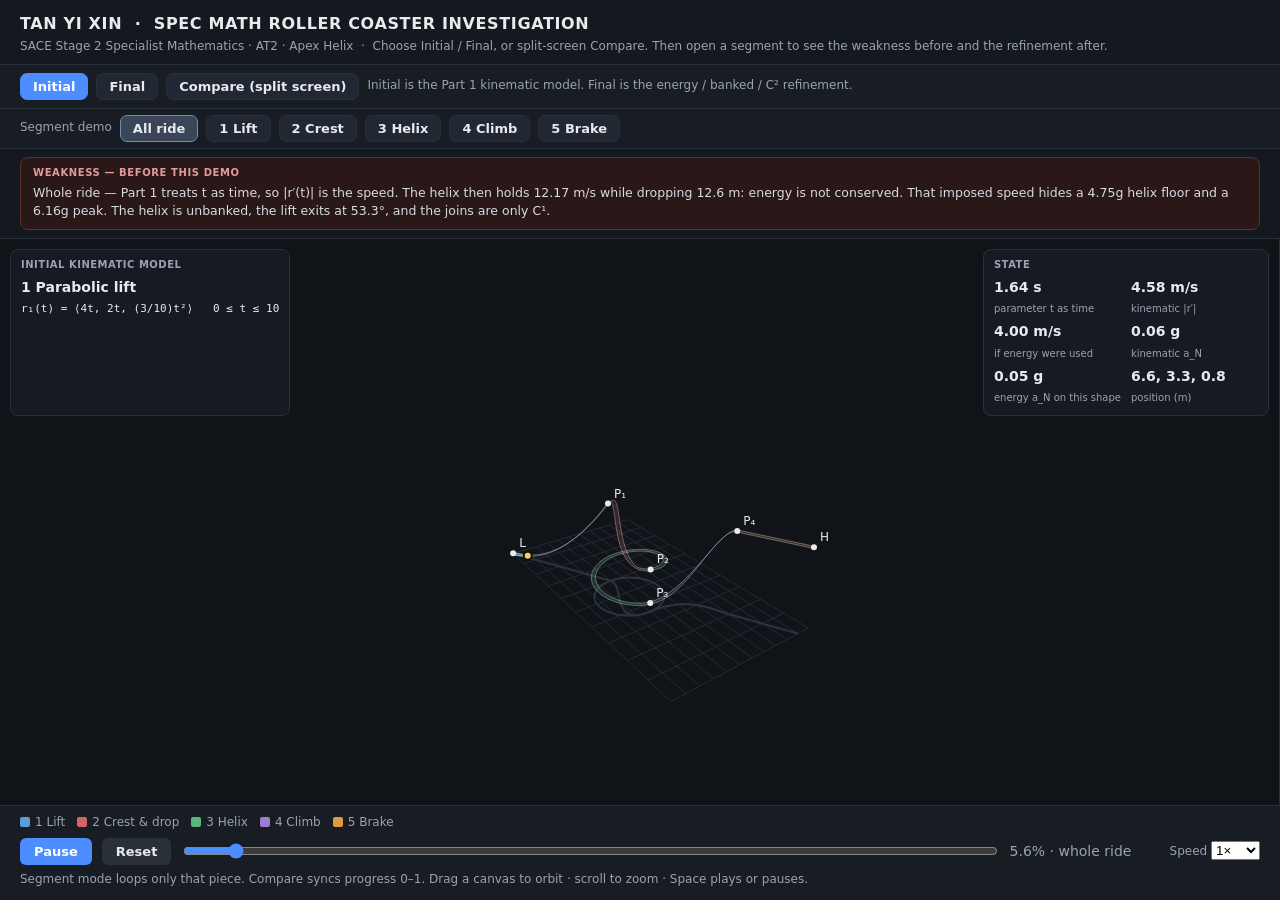
==== commit acfb6afa: "Make the banked ribbon readable at ride scale. Co-authored-by: Cursor <cursoragent@cursor.com>" ====
--- a/index.html
+++ b/index.html
@@ -250,10 +250,10 @@
       const samples = DATA[key].samples;
       const segs = DATA[key].meta.segments || [];
       if (seg < 0 || !segs[seg]) {
-        return { t0: samples[0].time, t1: samples[samples.length-1].time, target: [58, 22, 16], dist: 200 };
+        return { t0: samples[0].time, t1: samples[samples.length-1].time, target: [58, 20, 14], dist: 168 };
       }
       const row = segs[seg];
-      const dist = [150, 128, 148, 138, 128][seg];
+      const dist = [145, 120, 125, 130, 122][seg];
       return { t0: row.t0, t1: row.t1, target: row.target, dist };
     }
 
@@ -262,7 +262,7 @@
       return w.t0 + frac * Math.max(1e-6, w.t1 - w.t0);
     }
 
-    function makeCam() { return { az: 0.82, el: 0.42, dist: 200, target: [58, 22, 16] }; }
+    function makeCam() { return { az: 0.68, el: 0.30, dist: 168, target: [58, 20, 14] }; }
     const camA = makeCam(), camB = makeCam();
 
     function applyCam(cam, key, seg) {
@@ -270,8 +270,8 @@
       cam.target = w.target.slice();
       cam.dist = w.dist;
       if (key === "final") {
-        cam.az = seg === 2 ? 0.48 : 0.70;
-        cam.el = seg === 2 ? 0.28 : 0.38;
+        cam.az = seg === 2 ? 0.35 : 0.58;
+        cam.el = seg === 2 ? 0.20 : 0.26;
       } else {
         cam.az = 0.95;
         cam.el = 0.52;
@@ -324,7 +324,7 @@
       const info = INFO[key];
       const cur = lerp(samples, fracToTime(key, frac, focus));
       const designed = key === "final";
-      const half = designed ? 1.25 : 0.55;
+      const half = designed ? 2.6 : 0.7;
 
       const sky = ctx.createLinearGradient(0, 0, 0, canvas.height);
       sky.addColorStop(0, designed ? "#141c28" : "#101318");
@@ -377,15 +377,15 @@
         const pAL = project(cam, canvas, A.L), pAR = project(cam, canvas, A.R);
         const pBL = project(cam, canvas, B.L), pBR = project(cam, canvas, B.R);
         const col = COLORS[q.a.id];
-        let alpha = faded ? 0.10 : (q.traveled ? 0.55 : 0.22);
-        if (!designed) alpha *= 0.85;
+        let alpha = faded ? 0.12 : (q.traveled ? 0.70 : 0.30);
+        if (!designed) alpha *= 0.8;
         ctx.beginPath();
         ctx.moveTo(pAL.x, pAL.y); ctx.lineTo(pAR.x, pAR.y);
         ctx.lineTo(pBR.x, pBR.y); ctx.lineTo(pBL.x, pBL.y); ctx.closePath();
         ctx.fillStyle = rgba(col, alpha);
         ctx.fill();
-        ctx.strokeStyle = rgba("#d7dde6", faded ? 0.12 : (q.traveled ? 0.85 : 0.28));
-        ctx.lineWidth = designed ? Math.max(1.2, pAL.s * 0.18) : Math.max(1.0, pAL.s * 0.12);
+        ctx.strokeStyle = rgba("#e8eef6", faded ? 0.14 : (q.traveled ? 0.95 : 0.38));
+        ctx.lineWidth = designed ? Math.max(1.6, pAL.s * 0.28) : Math.max(1.0, pAL.s * 0.14);
         ctx.beginPath(); ctx.moveTo(pAL.x, pAL.y); ctx.lineTo(pBL.x, pBL.y); ctx.stroke();
         ctx.beginPath(); ctx.moveTo(pAR.x, pAR.y); ctx.lineTo(pBR.x, pBR.y); ctx.stroke();
         if (designed && q.a.id === 2 && !faded && q.traveled && (q.a.s % 4) < 0.55) {
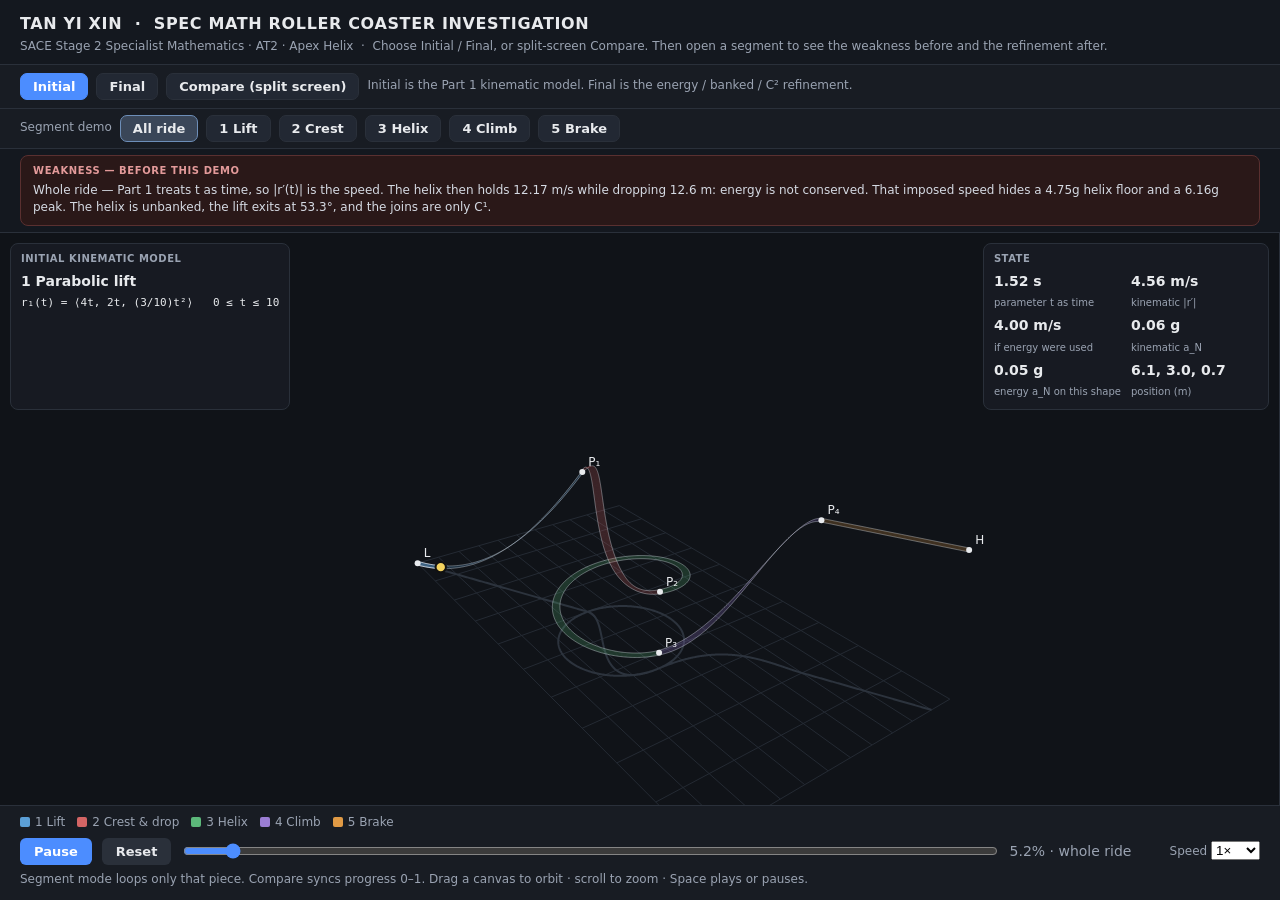
==== commit bae6503f: "Fill the frame so the banked helix actually reads. Co-authored-by: Cursor <cursoragent@cursor.com>" ====
--- a/index.html
+++ b/index.html
@@ -34,7 +34,7 @@
     .tab.on.compare { background: #8a6d3b; border-color: #8a6d3b; }
     .seg.on { background: #3a4658; border-color: #6d8eb8; }
     .story {
-      display: grid; grid-template-columns: 1fr 1fr; gap: 10px; padding: 8px 20px;
+      display: grid; grid-template-columns: 1fr 1fr; gap: 8px; padding: 6px 20px;
       border-bottom: 1px solid var(--line); background: #14181f;
     }
     .story.single-before { grid-template-columns: 1fr; }
@@ -51,7 +51,7 @@
     }
     .card-story.before h3 { color: #e39a9a; }
     .card-story.after h3 { color: #8fd4b0; }
-    .card-story p { margin: 0; font-size: 12.5px; color: #d5dae3; }
+    .card-story p { margin: 0; font-size: 12px; color: #d5dae3; max-height: 4.6em; overflow: hidden; }
     .stage { position: relative; min-height: 0; display: grid; }
     .stage.single { grid-template-columns: 1fr; }
     .stage.split { grid-template-columns: 1fr 1fr; }
@@ -250,10 +250,10 @@
       const samples = DATA[key].samples;
       const segs = DATA[key].meta.segments || [];
       if (seg < 0 || !segs[seg]) {
-        return { t0: samples[0].time, t1: samples[samples.length-1].time, target: [58, 20, 14], dist: 168 };
+        return { t0: samples[0].time, t1: samples[samples.length-1].time, target: [58, 20, 14], dist: 138 };
       }
       const row = segs[seg];
-      const dist = [145, 120, 125, 130, 122][seg];
+      const dist = [118, 100, 92, 108, 100][seg];
       return { t0: row.t0, t1: row.t1, target: row.target, dist };
     }
 
@@ -262,7 +262,7 @@
       return w.t0 + frac * Math.max(1e-6, w.t1 - w.t0);
     }
 
-    function makeCam() { return { az: 0.68, el: 0.30, dist: 168, target: [58, 20, 14] }; }
+    function makeCam() { return { az: 0.62, el: 0.24, dist: 138, target: [58, 20, 14] }; }
     const camA = makeCam(), camB = makeCam();
 
     function applyCam(cam, key, seg) {
@@ -285,8 +285,8 @@
       const ce = Math.cos(cam.el), se = Math.sin(cam.el);
       const y2 = y1*ce - z*se, z2 = y1*se + z*ce;
       const depth = cam.dist + y2;
-      const s = 520 / Math.max(40, depth);
-      return { x: canvas.width/2 + x1*s, y: canvas.height*0.58 - z2*s, s, depth };
+      const s = 780 / Math.max(36, depth);
+      return { x: canvas.width/2 + x1*s, y: canvas.height*0.62 - z2*s, s, depth };
     }
 
     function nrm(v) {
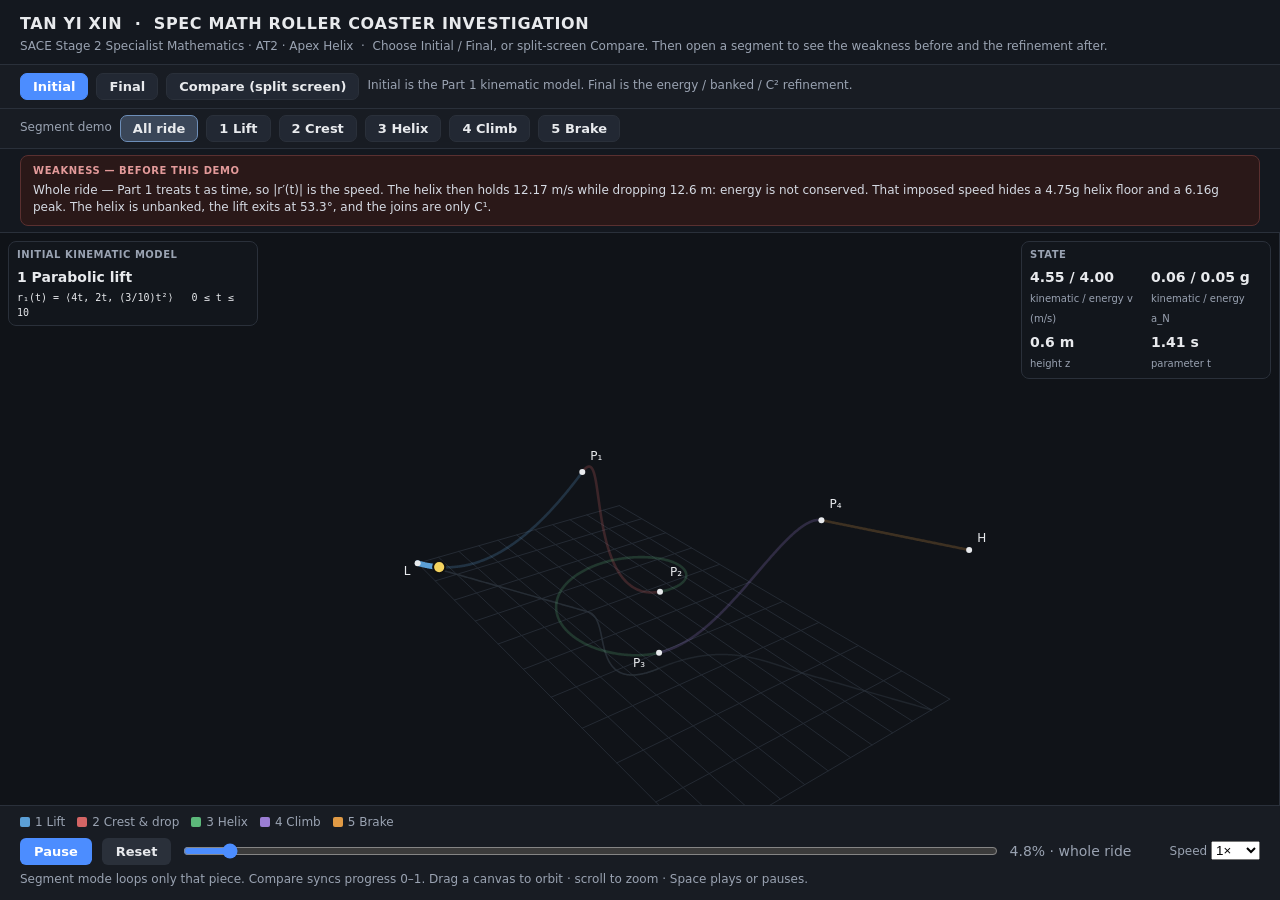
==== commit eceae362: "Fix label overlap, helix ghosting, and HUD covering the track. Co-authored-by: Cursor <cursoragent@c" ====
--- a/index.html
+++ b/index.html
@@ -60,17 +60,21 @@
     canvas { display: block; width: 100%; height: 100%; cursor: grab; }
     canvas.dragging { cursor: grabbing; }
     .hud {
-      position: absolute; top: 10px; left: 10px; right: 10px;
-      display: flex; justify-content: space-between; gap: 8px; pointer-events: none;
+      position: absolute; top: 8px; left: 8px; right: 8px;
+      display: flex; justify-content: space-between; align-items: flex-start;
+      gap: 8px; pointer-events: none;
     }
     .card {
-      background: color-mix(in srgb, var(--panel) 92%, transparent);
-      border: 1px solid var(--line); border-radius: 8px; padding: 8px 10px;
-      min-width: 180px; max-width: 360px;
-    }
+      background: rgba(20, 24, 31, 0.72);
+      border: 1px solid var(--line); border-radius: 8px; padding: 6px 8px;
+      min-width: 140px; max-width: 250px;
+      backdrop-filter: blur(4px);
+    }
+    .stage.split .card { max-width: 190px; }
+    .stage.split .eq { display: none; }
     .card h2 { margin: 0 0 4px; font-size: 10px; letter-spacing: 0.05em;
       text-transform: uppercase; color: var(--muted); font-weight: 650; }
-    .eq { font-family: Consolas, monospace; font-size: 11px; white-space: pre-wrap; }
+    .eq { font-family: Consolas, monospace; font-size: 10px; white-space: pre-wrap; max-height: 2.8em; overflow: hidden; }
     .stats { display: grid; grid-template-columns: 1fr 1fr; gap: 4px 10px; font-variant-numeric: tabular-nums; }
     .stats b { display: block; font-size: 14px; }
     .stats span { color: var(--muted); font-size: 10px; }
@@ -324,7 +328,7 @@
       const info = INFO[key];
       const cur = lerp(samples, fracToTime(key, frac, focus));
       const designed = key === "final";
-      const half = designed ? 2.6 : 0.7;
+      const half = designed ? 2.0 : 0.7;
 
       const sky = ctx.createLinearGradient(0, 0, 0, canvas.height);
       sky.addColorStop(0, designed ? "#141c28" : "#101318");
@@ -342,89 +346,119 @@
         ctx.moveTo(a.x,a.y); ctx.lineTo(b.x,b.y);
       }
       ctx.stroke();
-      ctx.beginPath(); ctx.strokeStyle = "#2c333d"; ctx.lineWidth = 2;
-      samples.forEach((s,i) => {
+      ctx.beginPath(); ctx.strokeStyle = "rgba(44,51,61,0.55)"; ctx.lineWidth = 1.5;
+      let shadowStarted = false;
+      samples.forEach((s) => {
+        if (s.id === 2) {
+          if (shadowStarted) { ctx.stroke(); shadowStarted = false; }
+          return;
+        }
         const q = project(cam, canvas, [s.p[0], s.p[1], 0]);
-        if (i===0) ctx.moveTo(q.x,q.y); else ctx.lineTo(q.x,q.y);
+        if (!shadowStarted) { ctx.moveTo(q.x, q.y); shadowStarted = true; }
+        else ctx.lineTo(q.x, q.y);
       });
-      ctx.stroke();
+      if (shadowStarted) ctx.stroke();
 
       if (designed) {
         ctx.lineCap = "round";
         samples.forEach((s, i) => {
-          if (i % (s.id === 2 ? 10 : 7) !== 0 || s.p[2] < 2.5) return;
+          if (s.id === 2 || s.p[2] < 3) return;
+          if (i % 8 !== 0) return;
           if (focus >= 0 && s.id !== focus) return;
           const top = project(cam, canvas, s.p);
           const bot = project(cam, canvas, [s.p[0], s.p[1], 0]);
-          ctx.strokeStyle = "rgba(90,100,112,0.35)";
-          ctx.lineWidth = Math.max(1, top.s * 0.12);
+          ctx.strokeStyle = "rgba(90,100,112,0.22)";
+          ctx.lineWidth = Math.max(1, top.s * 0.10);
           ctx.beginPath(); ctx.moveTo(bot.x, bot.y); ctx.lineTo(top.x, top.y); ctx.stroke();
         });
       }
 
-      const quads = [];
-      for (let i = 0; i < samples.length - 1; i++) {
-        const a = samples[i], b = samples[i+1];
-        const mid = [(a.p[0]+b.p[0])/2, (a.p[1]+b.p[1])/2, (a.p[2]+b.p[2])/2];
-        const pr = project(cam, canvas, mid);
-        quads.push({ a, b, depth: pr.depth, traveled: b.time <= cur.time });
-      }
-      quads.sort((p, q) => q.depth - p.depth);
-
-      quads.forEach(q => {
-        const faded = focus >= 0 && q.a.id !== focus;
-        const A = railsOf(q.a, half), B = railsOf(q.b, half);
-        const pAL = project(cam, canvas, A.L), pAR = project(cam, canvas, A.R);
-        const pBL = project(cam, canvas, B.L), pBR = project(cam, canvas, B.R);
-        const col = COLORS[q.a.id];
-        let alpha = faded ? 0.12 : (q.traveled ? 0.70 : 0.30);
-        if (!designed) alpha *= 0.8;
-        ctx.beginPath();
-        ctx.moveTo(pAL.x, pAL.y); ctx.lineTo(pAR.x, pAR.y);
-        ctx.lineTo(pBR.x, pBR.y); ctx.lineTo(pBL.x, pBL.y); ctx.closePath();
-        ctx.fillStyle = rgba(col, alpha);
-        ctx.fill();
-        ctx.strokeStyle = rgba("#e8eef6", faded ? 0.14 : (q.traveled ? 0.95 : 0.38));
-        ctx.lineWidth = designed ? Math.max(1.6, pAL.s * 0.28) : Math.max(1.0, pAL.s * 0.14);
-        ctx.beginPath(); ctx.moveTo(pAL.x, pAL.y); ctx.lineTo(pBL.x, pBL.y); ctx.stroke();
-        ctx.beginPath(); ctx.moveTo(pAR.x, pAR.y); ctx.lineTo(pBR.x, pBR.y); ctx.stroke();
-        if (designed && q.a.id === 2 && !faded && q.traveled && (q.a.s % 4) < 0.55) {
-          ctx.strokeStyle = "rgba(255,255,255,0.28)";
-          ctx.lineWidth = 1;
-          ctx.beginPath(); ctx.moveTo(pAL.x, pAL.y); ctx.lineTo(pAR.x, pAR.y); ctx.stroke();
+      function strokeCenter(upto, width, alpha, onlyId) {
+        let curId = -1;
+        ctx.lineCap = "round"; ctx.lineJoin = "round";
+        for (const s of samples) {
+          if (s.time > upto) break;
+          if (onlyId >= 0 && s.id !== onlyId) {
+            if (curId >= 0) { ctx.stroke(); curId = -1; }
+            continue;
+          }
+          if (s.id !== curId) {
+            if (curId >= 0) ctx.stroke();
+            curId = s.id;
+            ctx.beginPath();
+            ctx.strokeStyle = COLORS[curId];
+            ctx.globalAlpha = alpha;
+            ctx.lineWidth = width;
+            const q = project(cam, canvas, s.p);
+            ctx.moveTo(q.x, q.y);
+          } else {
+            const q = project(cam, canvas, s.p);
+            ctx.lineTo(q.x, q.y);
+          }
         }
-      });
+        if (curId >= 0) ctx.stroke();
+        ctx.globalAlpha = 1;
+      }
+      strokeCenter(samples[samples.length-1].time, designed ? 2.2 : 2.6, 0.22, -1);
+      if (focus >= 0) strokeCenter(samples[samples.length-1].time, designed ? 2.6 : 3.0, 0.18, focus);
 
       if (designed) {
-        samples.forEach(s => {
-          if (s.time > cur.time || s.time < cur.time - 2.2) return;
-          if (focus >= 0 && s.id !== focus) return;
-          const q = project(cam, canvas, s.p);
-          const age = (cur.time - s.time) / 2.2;
-          ctx.fillStyle = `rgba(244,211,94,${0.18 * (1-age)})`;
-          ctx.beginPath(); ctx.arc(q.x, q.y, Math.max(3, q.s * (1.6 - age)), 0, Math.PI*2); ctx.fill();
+        const quads = [];
+        for (let i = 0; i < samples.length - 1; i++) {
+          const a = samples[i], b = samples[i+1];
+          if (b.time > cur.time) break;
+          if (focus >= 0 && a.id !== focus) continue;
+          const mid = [(a.p[0]+b.p[0])/2, (a.p[1]+b.p[1])/2, (a.p[2]+b.p[2])/2];
+          quads.push({ a, b, depth: project(cam, canvas, mid).depth });
+        }
+        quads.sort((p, q) => q.depth - p.depth);
+        quads.forEach(q => {
+          const A = railsOf(q.a, half), B = railsOf(q.b, half);
+          const pAL = project(cam, canvas, A.L), pAR = project(cam, canvas, A.R);
+          const pBL = project(cam, canvas, B.L), pBR = project(cam, canvas, B.R);
+          const col = COLORS[q.a.id];
+          ctx.beginPath();
+          ctx.moveTo(pAL.x, pAL.y); ctx.lineTo(pAR.x, pAR.y);
+          ctx.lineTo(pBR.x, pBR.y); ctx.lineTo(pBL.x, pBL.y); ctx.closePath();
+          ctx.fillStyle = rgba(col, q.a.id === 2 ? 0.42 : 0.34);
+          ctx.fill();
+          ctx.strokeStyle = "rgba(232,238,246,0.88)";
+          ctx.lineWidth = Math.max(1.2, pAL.s * 0.20);
+          ctx.beginPath(); ctx.moveTo(pAL.x, pAL.y); ctx.lineTo(pBL.x, pBL.y); ctx.stroke();
+          ctx.beginPath(); ctx.moveTo(pAR.x, pAR.y); ctx.lineTo(pBR.x, pBR.y); ctx.stroke();
         });
-      }
-
-      const cars = designed ? [-1.8, 0, 1.8] : [0];
-      cars.forEach((off, k) => {
-        const T = nrm(cur.T || [1, 0, 0]);
-        const p = add(cur.p, T, off);
-        const q = project(cam, canvas, p);
-        ctx.fillStyle = k === 1 || cars.length === 1 ? "#f4d35e" : "#e7c45a";
-        ctx.beginPath(); ctx.arc(q.x, q.y, Math.max(4, q.s * (k === 1 ? 1.45 : 1.15)), 0, Math.PI*2); ctx.fill();
-        ctx.strokeStyle = "#111"; ctx.lineWidth = 2; ctx.stroke();
-      });
+      } else {
+        strokeCenter(cur.time, 5.5, 1, focus >= 0 ? focus : -1);
+      }
+
+      const qCar = project(cam, canvas, cur.p);
+      ctx.fillStyle = "#f4d35e";
+      ctx.beginPath(); ctx.arc(qCar.x, qCar.y, Math.max(5, qCar.s * 1.35), 0, Math.PI*2); ctx.fill();
+      ctx.strokeStyle = "#111"; ctx.lineWidth = 2; ctx.stroke();
 
       const wps = key === "initial"
-        ? [[[0,0,0],"L"],[[40,20,30],"P₁"],[[64,20,16],"P₂"],[[64,20,16-4*Math.PI],"P₃"],[[80,40,30],"P₄"],[[100,50,30],"H"]]
-        : [[[0,0,0],"L"],[[40,20,30],"P₁"],[[56,28,22],"P₂"],[[56,28,22-2.5*Math.PI],"P₃"],[[80,40,30],"P₄"],[[100,50,30],"H"]];
+        ? [
+            [[0,0,0],"L",-14,12],
+            [[40,20,30],"P₁",8,-12],
+            [[64,20,16],"P₂",10,-16],
+            [[64,20,16-4*Math.PI],"P₃",-26,14],
+            [[80,40,30],"P₄",8,-12],
+            [[100,50,30],"H",8,-8],
+          ]
+        : [
+            [[0,0,0],"L",-14,12],
+            [[40,20,30],"P₁",8,-12],
+            [[56,28,22],"P₂",12,-16],
+            [[56,28,22-2.5*Math.PI],"P₃",-28,16],
+            [[80,40,30],"P₄",8,-12],
+            [[100,50,30],"H",8,-8],
+          ];
       ctx.font = "12px Segoe UI, system-ui, sans-serif";
-      wps.forEach(([p,lab]) => {
+      wps.forEach(([p,lab,dx,dy]) => {
         const s = project(cam, canvas, p);
         ctx.fillStyle = "#e8eaed";
         ctx.beginPath(); ctx.arc(s.x,s.y,3,0,Math.PI*2); ctx.fill();
-        ctx.fillText(lab, s.x+6, s.y-6);
+        ctx.fillText(lab, s.x+dx, s.y+dy);
       });
       return { cur, info };
     }
@@ -463,20 +497,16 @@
       const bank = key==="final" && cur.id===2 ? cur.bank.toFixed(1)+"°" : "—";
       if (key === "initial") {
         document.getElementById("st"+prefix).innerHTML =
-          `<div><b>${cur.time.toFixed(2)} s</b><span>parameter t as time</span></div>
-           <div><b>${cur.v.toFixed(2)} m/s</b><span>kinematic |r′|</span></div>
-           <div><b>${(cur.v_e ?? cur.v).toFixed(2)} m/s</b><span>if energy were used</span></div>
-           <div><b>${cur.aN_g.toFixed(2)} g</b><span>kinematic a_N</span></div>
-           <div><b>${(cur.aN_e_g ?? cur.aN_g).toFixed(2)} g</b><span>energy a_N on this shape</span></div>
-           <div><b>${cur.p[0].toFixed(1)}, ${cur.p[1].toFixed(1)}, ${cur.p[2].toFixed(1)}</b><span>position (m)</span></div>`;
+          `<div><b>${cur.v.toFixed(2)} / ${(cur.v_e ?? cur.v).toFixed(2)}</b><span>kinematic / energy v (m/s)</span></div>
+           <div><b>${cur.aN_g.toFixed(2)} / ${(cur.aN_e_g ?? cur.aN_g).toFixed(2)} g</b><span>kinematic / energy a_N</span></div>
+           <div><b>${cur.p[2].toFixed(1)} m</b><span>height z</span></div>
+           <div><b>${cur.time.toFixed(2)} s</b><span>parameter t</span></div>`;
       } else {
         document.getElementById("st"+prefix).innerHTML =
-          `<div><b>${cur.time.toFixed(2)} s</b><span>${info.timeNote}</span></div>
-           <div><b>${cur.v.toFixed(2)} m/s</b><span>${info.speedNote}</span></div>
-           <div><b>${(cur.aT ?? 0).toFixed(2)} m/s²</b><span>a_T = −g dz/ds</span></div>
+          `<div><b>${cur.v.toFixed(2)} m/s</b><span>energy speed</span></div>
            <div><b>${cur.aN_g.toFixed(2)} g</b><span>normal a_N</span></div>
-           <div><b>${Math.abs(cur.nl_g).toFixed(2)} g</b><span>unbanked |n_lat|</span></div>
-           <div><b>${bank}</b><span>ideal bank</span></div>`;
+           <div><b>${bank}</b><span>ideal bank</span></div>
+           <div><b>${cur.p[2].toFixed(1)} m</b><span>height z</span></div>`;
       }
     }
 
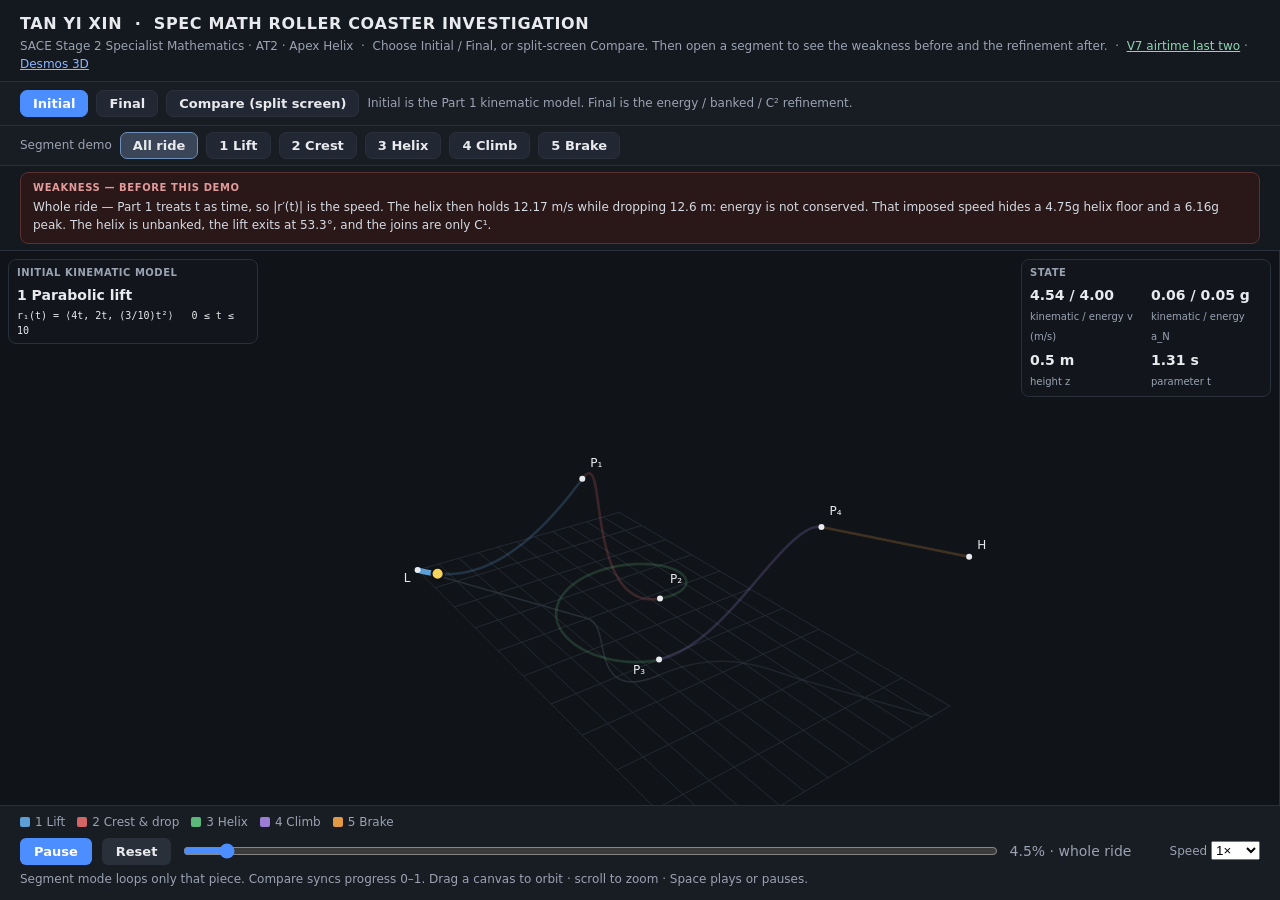
==== commit 53397971: "Add V7 airtime last-two playback and Desmos 3D demo. Co-authored-by: Cursor <cursoragent@cursor.com>" ====
--- a/index.html
+++ b/index.html
@@ -100,7 +100,7 @@
   <div id="app">
     <div class="mast">
       <h1>TAN YI XIN &nbsp;·&nbsp; SPEC MATH ROLLER COASTER INVESTIGATION</h1>
-      <p>SACE Stage 2 Specialist Mathematics · AT2 · Apex Helix &nbsp;·&nbsp; Choose Initial / Final, or split-screen Compare. Then open a segment to see the weakness before and the refinement after.</p>
+      <p>SACE Stage 2 Specialist Mathematics · AT2 · Apex Helix &nbsp;·&nbsp; Choose Initial / Final, or split-screen Compare. Then open a segment to see the weakness before and the refinement after. &nbsp;·&nbsp; <a href="airtime.html" style="color:#8fd4b0">V7 airtime last two</a> · <a href="desmos-airtime.html" style="color:#8eb6ff">Desmos 3D</a></p>
     </div>
     <div class="tabs">
       <button class="tab on" id="tab-initial" type="button">Initial</button>
